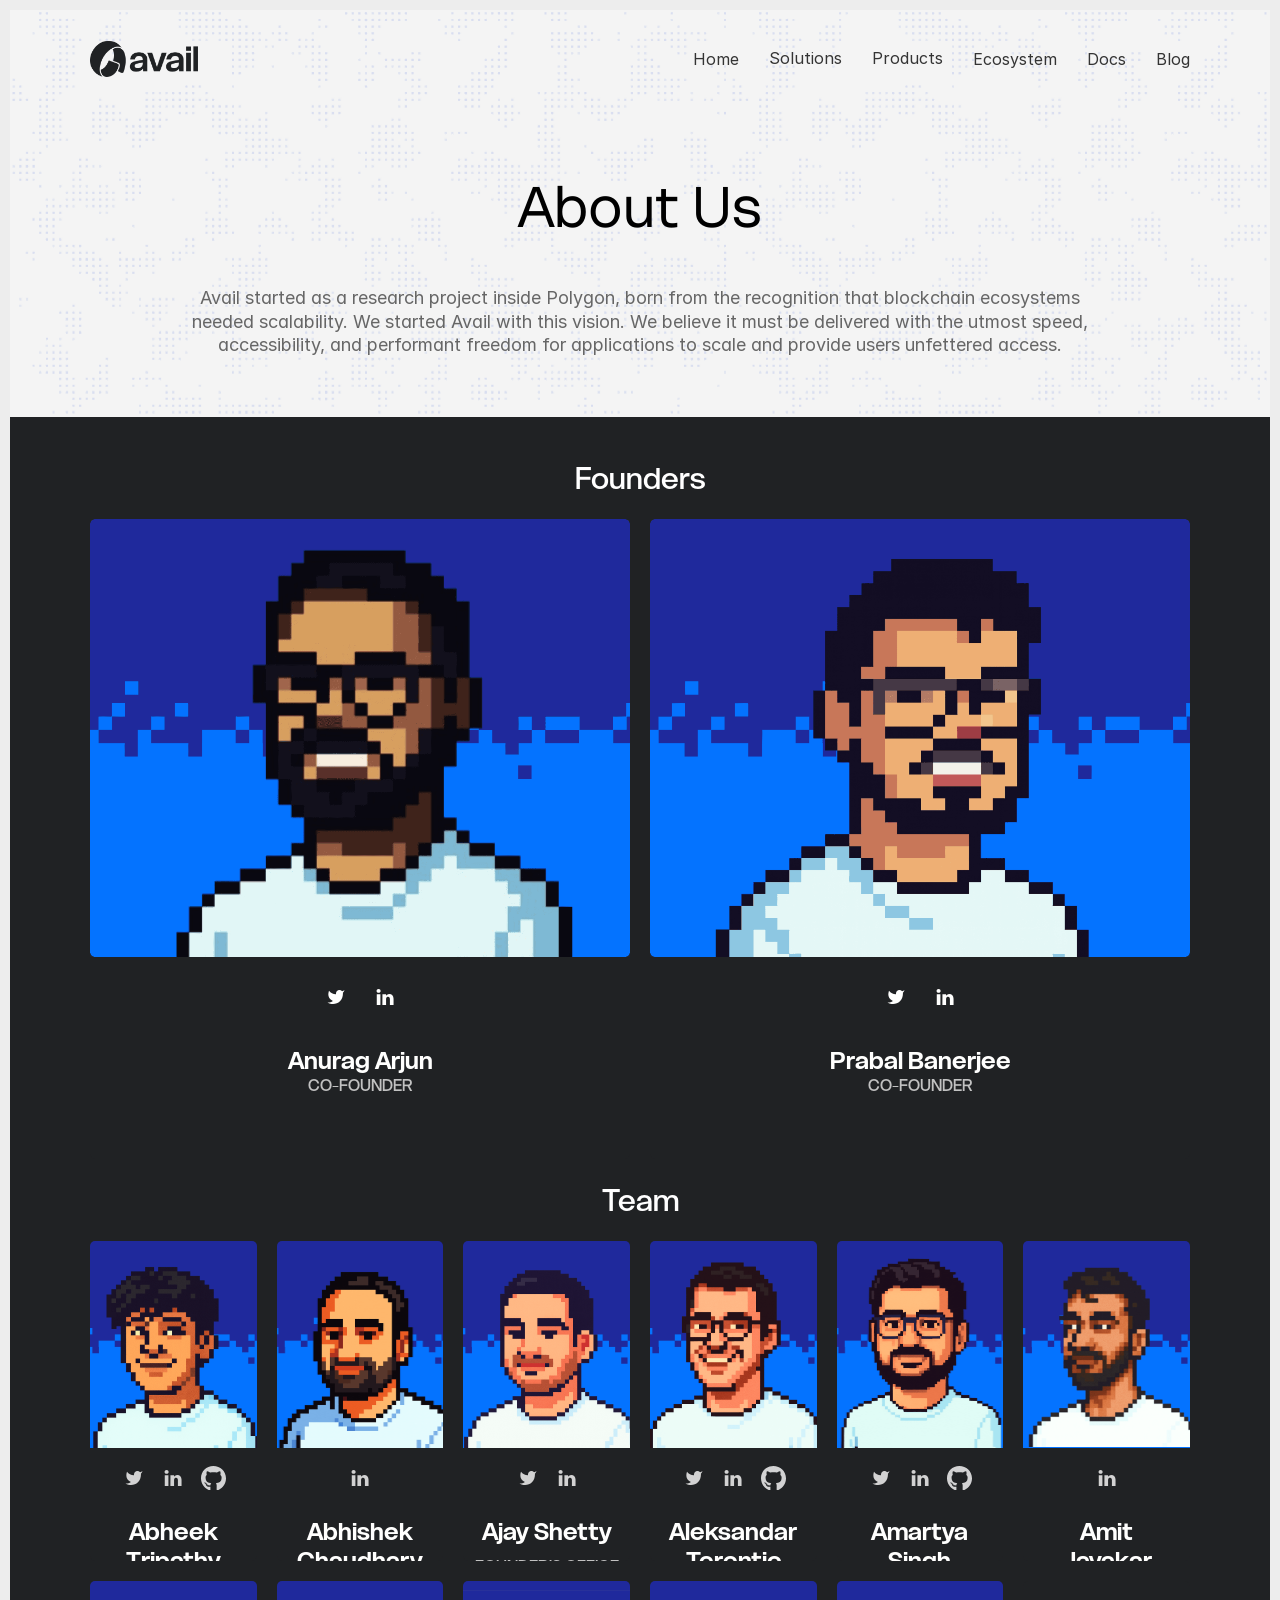
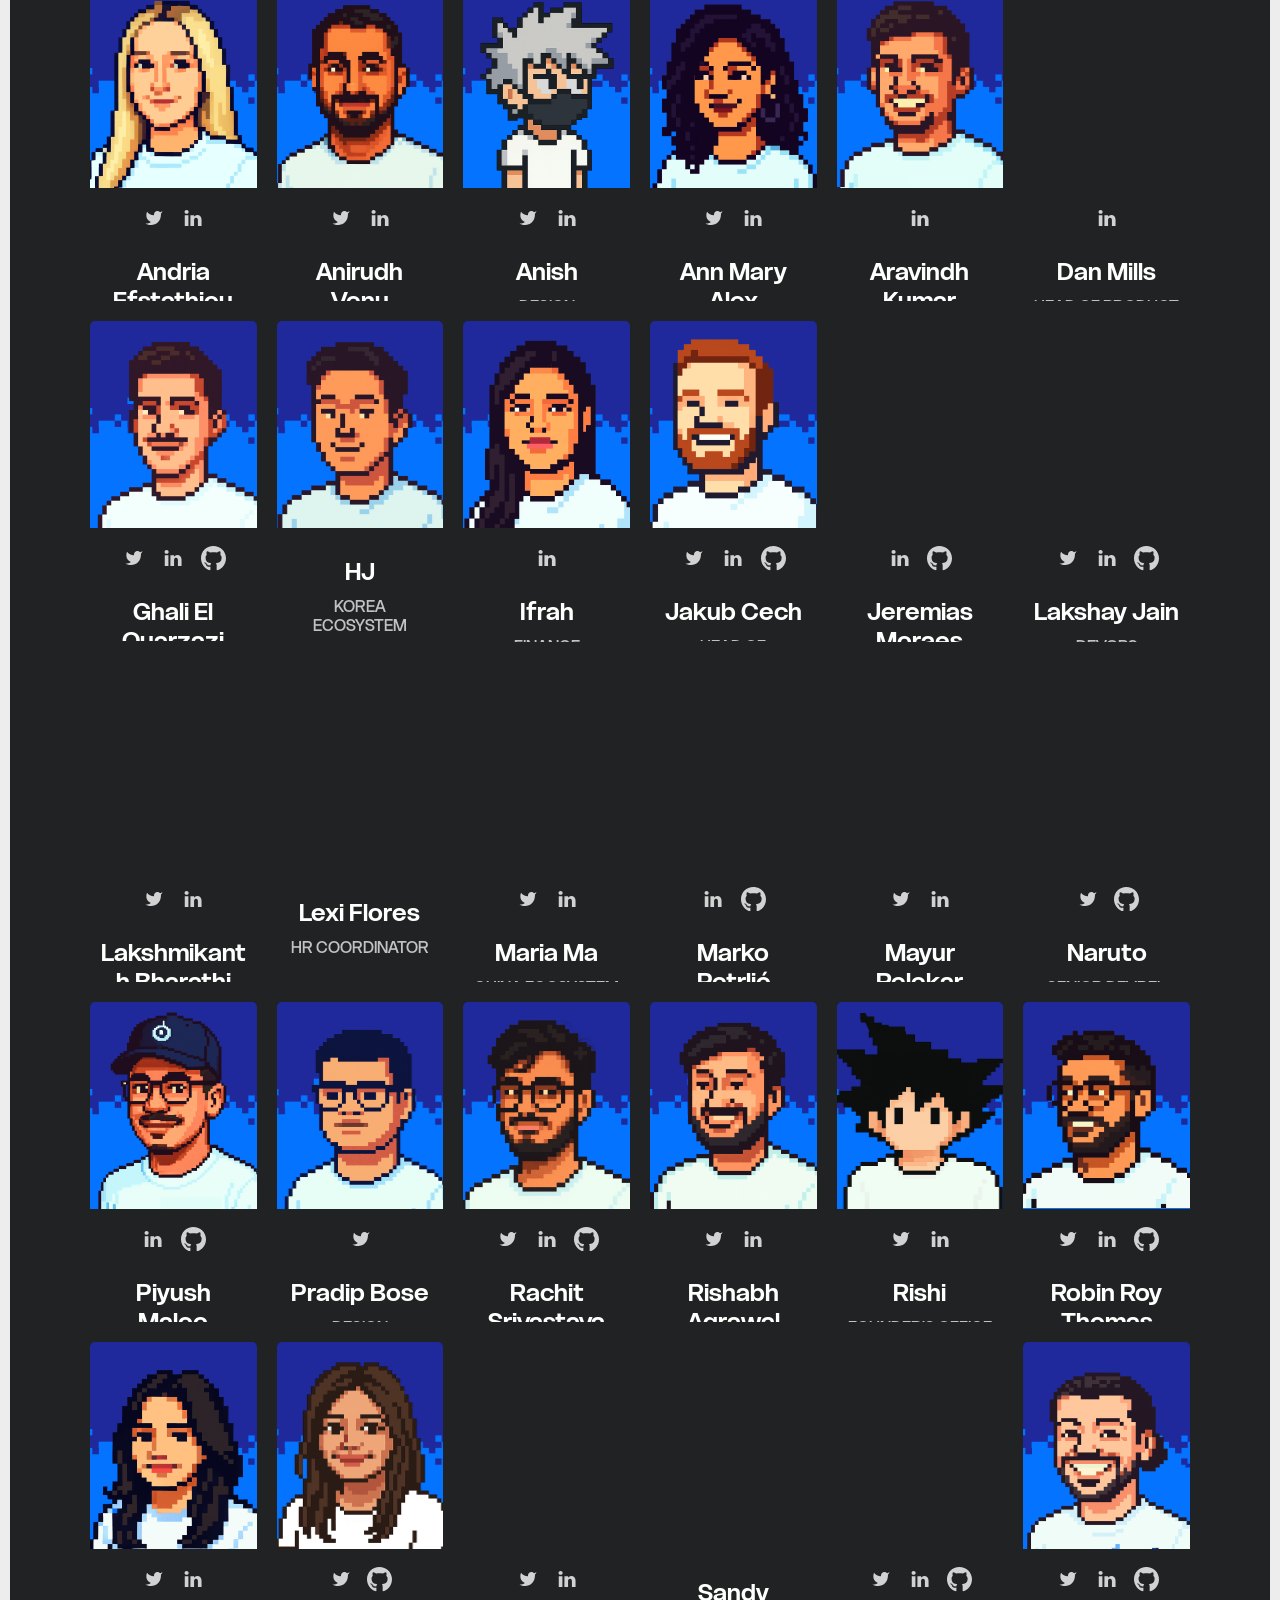
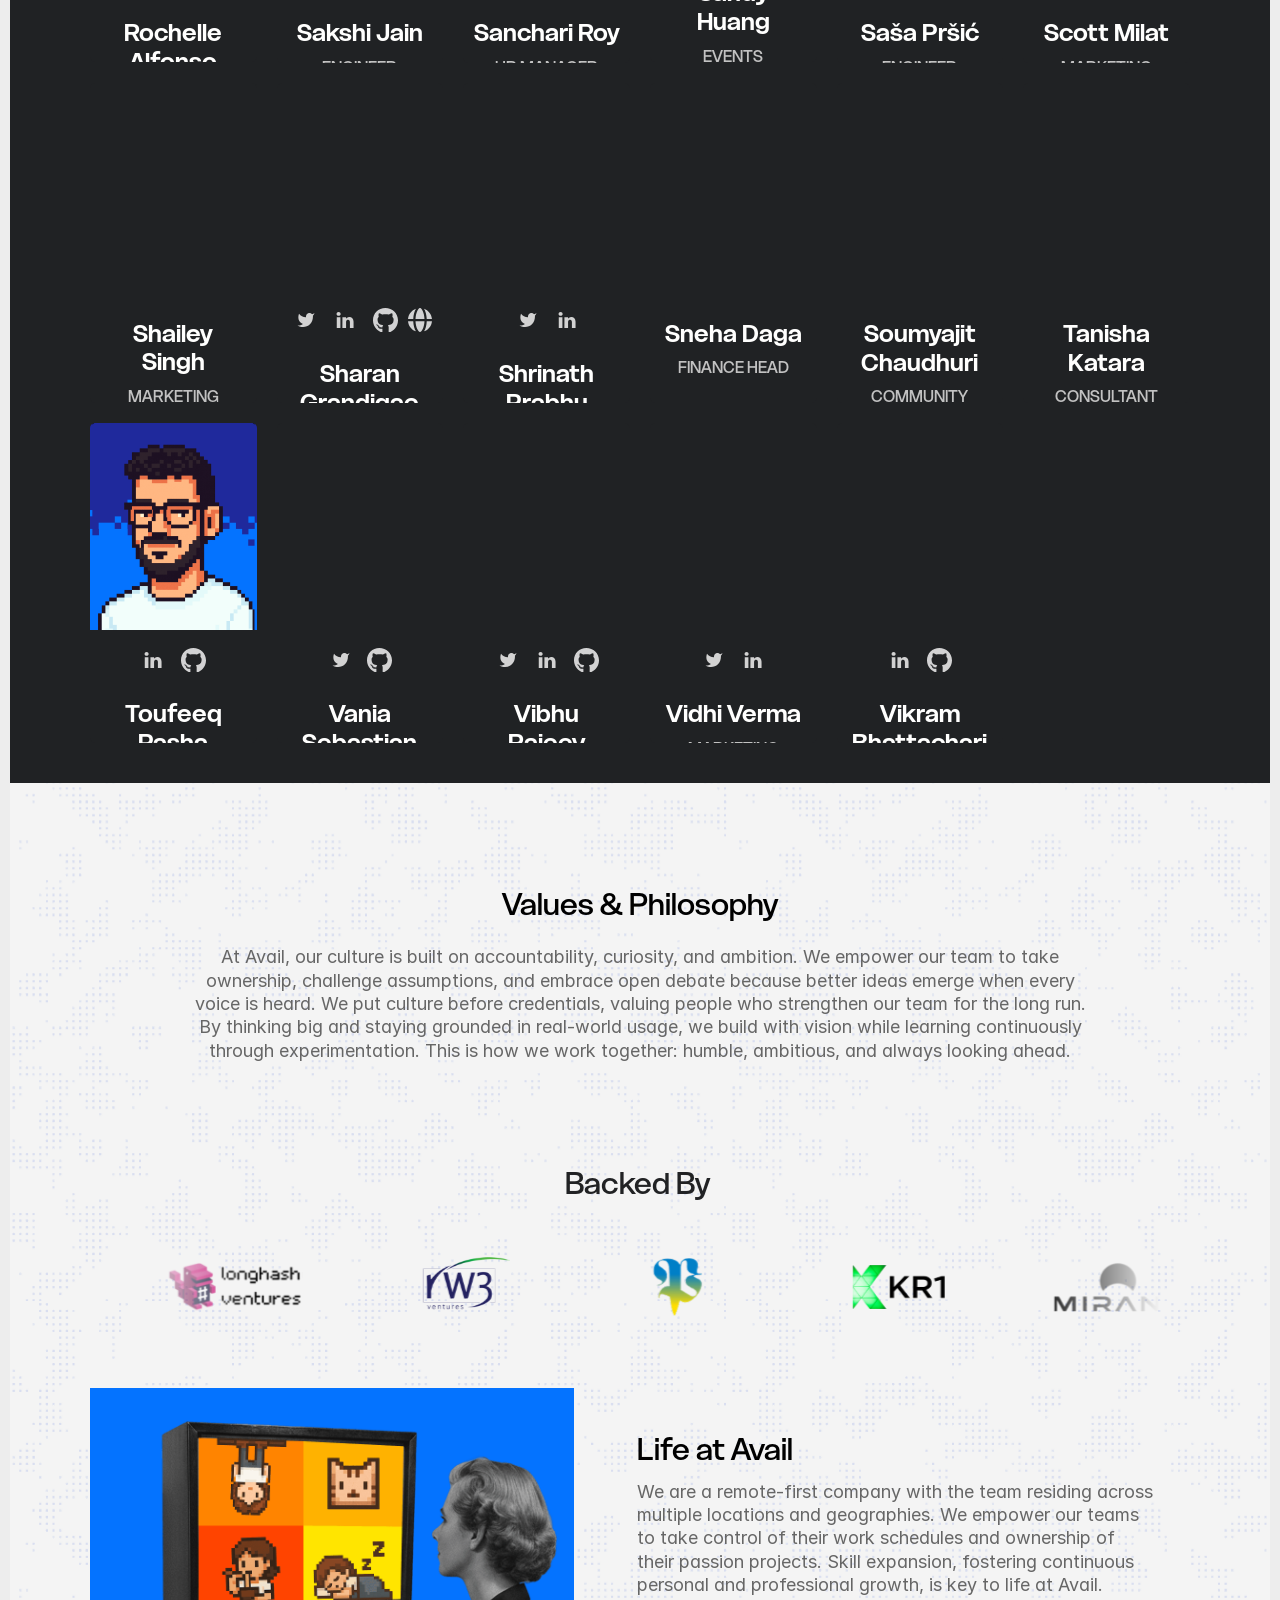
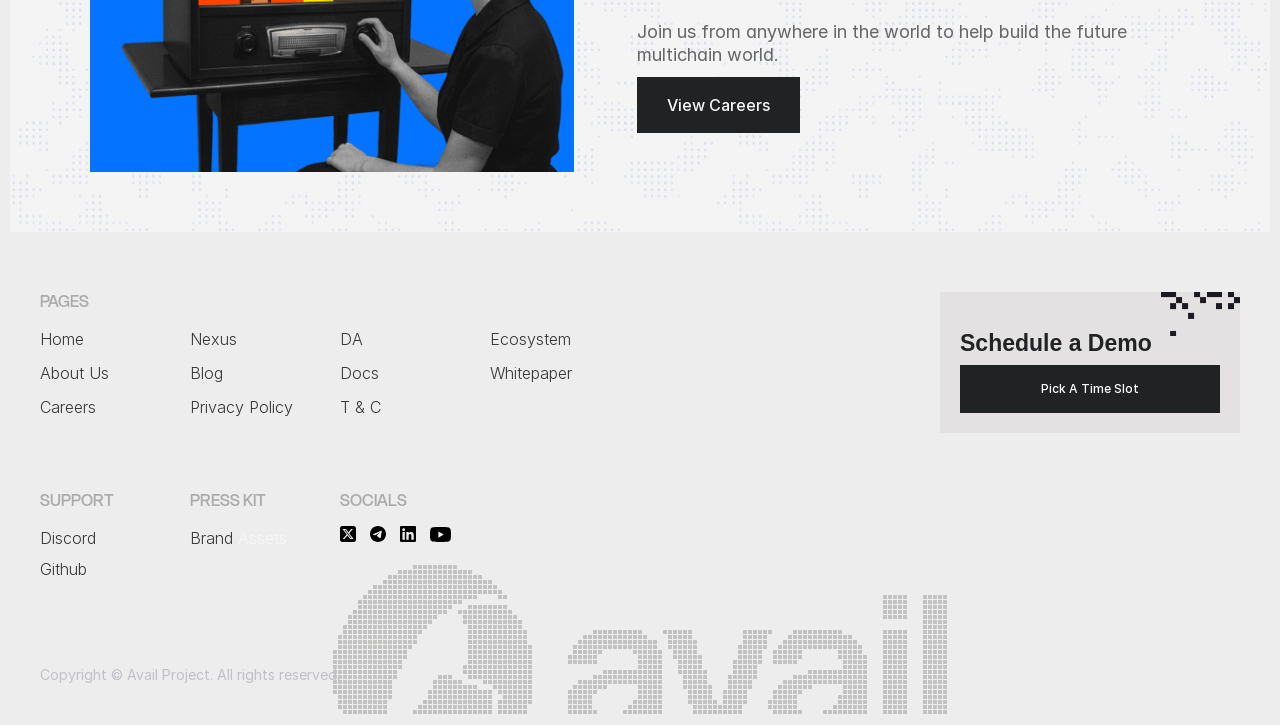
==== aboutus.html @ 50149c0c "First commit" ====
<!doctype html>
<!-- Made in Framer · framer.com ✨ -->
<!-- Published Feb 25, 2026, 3:04 PM UTC -->
<html lang="en" data-redirect-timezone="1">
<head>
	<meta charset="utf-8">
	
	
	<!-- Start of headStart -->
    
    <!-- End of headStart -->
	<meta name="viewport" content="width=device-width">
	<meta name="generator" content="Framer f353506">
	<title>Avail Project | Scale Access to the Onchain Economy</title>
    <meta name="description" content="Avail creates a unified onchain economy by connecting users, apps, and liquidity across chains. Build with Avail and redefine how value moves and scales onchain.">
    <meta name="framer-search-index" content="scripts/searchIndex-hqYLyWiSPZcQ.json">
    <meta name="framer-search-index-fallback" content="scripts/searchIndex-4ZWW8hpKauaw.json">
    <link href="/images/aDyasFKXxTWodQLSeCL1o8MeIoo.png" rel="icon" media="(prefers-color-scheme: light)">
    <link href="/images/0PmKEkJJkAc71gRFamVu1YC7vY.png" rel="icon" media="(prefers-color-scheme: dark)">
    <link rel="apple-touch-icon" href="/images/K9eDPe2arMvl6IBCR4u9Qq6RiM.png">
    <!-- Open Graph / Facebook -->
    <meta property="og:type" content="website">
    <meta property="og:title" content="Avail Project | Scale Access to the Onchain Economy">
    <meta property="og:description" content="Avail creates a unified onchain economy by connecting users, apps, and liquidity across chains. Build with Avail and redefine how value moves and scales onchain.">
    <meta property="og:image" content="images/Fcf9YlD6gzrW8VXAi7tIURE7zww.png">
    <!-- Twitter -->
    <meta name="twitter:card" content="summary_large_image">
    <meta name="twitter:title" content="Avail Project | Scale Access to the Onchain Economy">
    <meta name="twitter:description" content="Avail creates a unified onchain economy by connecting users, apps, and liquidity across chains. Build with Avail and redefine how value moves and scales onchain.">
    <meta name="twitter:image" content="images/Fcf9YlD6gzrW8VXAi7tIURE7zww.png">
	
	<link rel="stylesheet" href="/css/fonts.css">
	
	<meta name="robots" content="max-image-preview:large"><link rel="canonical" href="https://availproject.org/aboutus"><meta property="og:url" content="https://availproject.org/aboutus"><style data-framer-breakpoint-css>@media(min-width: 1440px){.hidden-1xprq4d{display:none!important}}@media(min-width: 1200px) and (max-width: 1439.98px){.hidden-1ck6eht{display:none!important}}@media(min-width: 810px) and (max-width: 1199.98px){.hidden-1mwybke{display:none!important}}@media(max-width: 809.98px){.hidden-k56i1h{display:none!important}}</style><style data-framer-css-ssr-minified data-framer-components="framer-lib-cursors-host framer-6CiG7 PropertyOverrides framer-fbhOj framer-DAsSz framer-lib-combinedCSSRules framer-yGjVs framer-i2Pgx framer-9M9Ho framer-I3rSe">html,body,#main{box-sizing:border-box;margin:0;padding:0}:root{-webkit-font-smoothing:antialiased;-moz-osx-font-smoothing:grayscale}*{box-sizing:border-box;-webkit-font-smoothing:inherit}h1,h2,h3,h4,h5,h6,p,figure{margin:0}body,input,textarea,select,button{font-family:sans-serif;font-size:12px}body{--token-ab3bf087-8957-4b6d-a2bd-cc37327a96d7:#363636;--token-8bc845a9-937a-4bbd-ad58-ebae6a54d231:#fffffe;--token-f48c369c-f011-48be-833e-42d19ef0d798:#efefef;--token-d4e429d7-d4fa-49af-a2aa-890749855c33:#aaa;--token-a0dbf3f7-346c-410e-8259-619229bdc2cb:#f2f5fd;--token-34d58044-5fb0-4480-9bc8-4e91d499d8e6:#fff;--token-fa4dcb27-7179-41c9-bbdc-0fe7fe502e97:#000;--token-6da9d50d-e927-4dcf-93ed-bf3b8039528b:#e8ff9c;--token-7507c765-26fd-430d-85eb-7f9d297aa023:#0473ff;--token-7a099e42-c556-4806-a838-c898c06a32b1:#f1f7ff;--token-1cde18ce-be6a-49b2-943b-08db3107a240:#0473fb;--token-fab8eab1-5380-4fe2-ba5e-942a94539068:#fafaf9;--token-a5c83f0d-25f3-48b6-af78-f79191590801:#ededed;--framer-will-change-override:none}@supports (background:-webkit-named-image(i)) and (not (grid-template-rows:subgrid)){body{--framer-will-change-override:transform}}@supports (background:-webkit-named-image(i)) and (not (position-area:top right)){body{--framer-will-change-filter-override:filter}}[data-framer-component-type=Text] div div span,[data-framer-component-type=Text] a div span,[data-framer-component-type=Text] span span span,[data-framer-component-type=Text] p span span,[data-framer-component-type=Text] h1 span span,[data-framer-component-type=Text] h2 span span,[data-framer-component-type=Text] h3 span span,[data-framer-component-type=Text] h4 span span,[data-framer-component-type=Text] h5 span span,[data-framer-component-type=Text] h6 span span,[data-framer-component-type=Text] a{font-family:var(--font-family);font-style:var(--font-style);font-weight:min(calc(var(--framer-font-weight-increase,0) + var(--font-weight,400)),900);color:var(--text-color);letter-spacing:var(--letter-spacing);font-size:var(--font-size);text-transform:var(--text-transform);--text-decoration:var(--framer-text-decoration-style,solid)var(--framer-text-decoration,none)var(--framer-text-decoration-color,currentcolor)var(--framer-text-decoration-thickness,auto);--text-decoration-skip-ink:var(--framer-text-decoration-skip-ink);--text-underline-offset:var(--framer-text-decoration-offset);line-height:var(--line-height);--font-family:var(--framer-font-family);--font-style:var(--framer-font-style);--font-weight:var(--framer-font-weight);--text-color:var(--framer-text-color);--letter-spacing:var(--framer-letter-spacing);--font-size:var(--framer-font-size);--text-transform:var(--framer-text-transform);--line-height:var(--framer-line-height)}@supports not (color:color(display-p3 1 1 1)){p.framer-text,div.framer-text,h1.framer-text,h2.framer-text,h3.framer-text,h4.framer-text,h5.framer-text,h6.framer-text,li.framer-text,ol.framer-text,ul.framer-text,span.framer-text:not([data-text-fill]){color:var(--framer-blockquote-text-color-rgb,var(--framer-blockquote-text-color,var(--framer-text-color-rgb,var(--framer-text-color,#000))));-webkit-text-stroke-color:var(--framer-text-stroke-color-rgb,var(--framer-text-stroke-color,initial))}mark.framer-text{background-color:var(--framer-blockquote-text-background-color-rgb,var(--framer-blockquote-text-background-color,var(--framer-text-background-color-rgb,var(--framer-text-background-color,initial))))}}@supports not (color:color(display-p3 1 1 1)){code.framer-text,code.framer-text span.framer-text:not([data-text-fill]){color:var(--framer-blockquote-text-color-rgb,var(--framer-blockquote-text-color,var(--framer-code-text-color-rgb,var(--framer-code-text-color,var(--framer-text-color-rgb,var(--framer-text-color,#000))))))}}@supports not (color:color(display-p3 1 1 1)){a.framer-text,span.framer-text[data-nested-link]{color:var(--framer-blockquote-text-color-rgb,var(--framer-blockquote-text-color,var(--framer-link-text-color-rgb,var(--framer-link-text-color,var(--framer-text-color-rgb,var(--framer-text-color,#000))))));background-color:var(--framer-link-text-background-color-rgb,var(--framer-link-text-background-color,initial));-webkit-text-decoration-color:var(--framer-link-text-decoration-color-rgb,var(--framer-link-text-decoration-color,var(--framer-text-decoration-color-rgb,var(--framer-text-decoration-color,currentcolor))));text-decoration-color:var(--framer-link-text-decoration-color-rgb,var(--framer-link-text-decoration-color,var(--framer-text-decoration-color-rgb,var(--framer-text-decoration-color,currentcolor))))}}@supports not (color:color(display-p3 1 1 1)){code.framer-text a.framer-text,code.framer-text a.framer-text span.framer-text:not([data-text-fill]),code.framer-text span.framer-text[data-nested-link],code.framer-text span.framer-text[data-nested-link] span.framer-text:not([data-text-fill]){color:var(--framer-blockquote-text-color-rgb,var(--framer-blockquote-text-color,var(--framer-link-text-color-rgb,var(--framer-link-text-color,var(--framer-code-text-color-rgb,var(--framer-code-text-color,var(--framer-text-color-rgb,var(--framer-text-color,#000))))))))}}@supports not (color:color(display-p3 1 1 1)){a.framer-text:hover,span.framer-text[data-nested-link]:hover{color:var(--framer-link-hover-text-color-rgb,var(--framer-link-hover-text-color,var(--framer-blockquote-text-color-rgb,var(--framer-blockquote-text-color,var(--framer-link-text-color-rgb,var(--framer-link-text-color,var(--framer-text-color-rgb,var(--framer-text-color,#000))))))));background-color:var(--framer-link-hover-text-background-color-rgb,var(--framer-link-hover-text-background-color,var(--framer-link-text-background-color-rgb,var(--framer-link-text-background-color,var(--framer-text-background-color-rgb,var(--framer-text-background-color,initial))))));-webkit-text-decoration-color:var(--framer-link-hover-text-decoration-color-rgb,var(--framer-link-hover-text-decoration-color,var(--framer-link-text-decoration-color-rgb,var(--framer-link-text-decoration-color,var(--framer-text-decoration-color-rgb,var(--framer-text-decoration-color,currentcolor))))));text-decoration-color:var(--framer-link-hover-text-decoration-color-rgb,var(--framer-link-hover-text-decoration-color,var(--framer-link-text-decoration-color-rgb,var(--framer-link-text-decoration-color,var(--framer-text-decoration-color-rgb,var(--framer-text-decoration-color,currentcolor))))))}}@supports not (color:color(display-p3 1 1 1)){code.framer-text a.framer-text:hover,code.framer-text span.framer-text[data-nested-link]:hover{color:var(--framer-link-hover-text-color-rgb,var(--framer-link-hover-text-color,var(--framer-blockquote-text-color-rgb,var(--framer-blockquote-text-color,var(--framer-link-text-color-rgb,var(--framer-link-text-color,var(--framer-code-text-color-rgb,var(--framer-code-text-color,var(--framer-text-color-rgb,var(--framer-text-color,#000))))))))))}}@supports not (color:color(display-p3 1 1 1)){a.framer-text[data-framer-page-link-current],span.framer-text[data-framer-page-link-current]{color:var(--framer-link-current-text-color-rgb,var(--framer-link-current-text-color,var(--framer-link-text-color-rgb,var(--framer-link-text-color,var(--framer-text-color-rgb,var(--framer-text-color,#000))))));background-color:var(--framer-link-current-text-background-color-rgb,var(--framer-link-current-text-background-color,var(--framer-link-text-background-color-rgb,var(--framer-link-text-background-color,var(--framer-text-background-color-rgb,var(--framer-text-background-color,initial))))));-webkit-text-decoration-color:var(--framer-link-current-text-decoration-color-rgb,var(--framer-link-current-text-decoration-color,var(--framer-link-text-decoration-color-rgb,var(--framer-link-text-decoration-color,var(--framer-text-decoration-color-rgb,var(--framer-text-decoration-color,currentcolor))))));text-decoration-color:var(--framer-link-current-text-decoration-color-rgb,var(--framer-link-current-text-decoration-color,var(--framer-link-text-decoration-color-rgb,var(--framer-link-text-decoration-color,var(--framer-text-decoration-color-rgb,var(--framer-text-decoration-color,currentcolor))))))}}@supports not (color:color(display-p3 1 1 1)){code.framer-text a.framer-text[data-framer-page-link-current],code.framer-text a.framer-text[data-framer-page-link-current] span.framer-text:not([data-text-fill]),code.framer-text span.framer-text[data-framer-page-link-current],code.framer-text span.framer-text[data-framer-page-link-current] span.framer-text:not([data-text-fill]){color:var(--framer-link-current-text-color-rgb,var(--framer-link-current-text-color,var(--framer-link-text-color-rgb,var(--framer-link-text-color,var(--framer-code-text-color-rgb,var(--framer-code-text-color,var(--framer-text-color-rgb,var(--framer-text-color,#000))))))));background-color:var(--framer-link-current-text-background-color-rgb,var(--framer-link-current-text-background-color,var(--framer-link-text-background-color-rgb,var(--framer-link-text-background-color,var(--framer-text-background-color-rgb,var(--framer-text-background-color,initial))))))}}@supports not (color:color(display-p3 1 1 1)){a.framer-text[data-framer-page-link-current]:hover,span.framer-text[data-framer-page-link-current]:hover{color:var(--framer-link-hover-text-color-rgb,var(--framer-link-hover-text-color,var(--framer-link-current-text-color-rgb,var(--framer-link-current-text-color,var(--framer-link-text-color-rgb,var(--framer-link-text-color,var(--framer-code-text-color-rgb,var(--framer-code-text-color,var(--framer-text-color-rgb,var(--framer-text-color,#000))))))))));background-color:var(--framer-link-hover-text-background-color-rgb,var(--framer-link-hover-text-background-color,var(--framer-link-current-text-background-color-rgb,var(--framer-link-current-text-background-color,var(--framer-link-text-background-color-rgb,var(--framer-link-text-background-color,initial))))));-webkit-text-decoration-color:var(--framer-link-hover-text-decoration-color-rgb,var(--framer-link-hover-text-decoration-color,var(--framer-link-current-text-decoration-color-rgb,var(--framer-link-current-text-decoration-color,var(--framer-link-text-decoration-color-rgb,var(--framer-link-text-decoration-color,var(--framer-text-decoration-color-rgb,var(--framer-text-decoration-color,currentcolor))))))));text-decoration-color:var(--framer-link-hover-text-decoration-color-rgb,var(--framer-link-hover-text-decoration-color,var(--framer-link-current-text-decoration-color-rgb,var(--framer-link-current-text-decoration-color,var(--framer-link-text-decoration-color-rgb,var(--framer-link-text-decoration-color,var(--framer-text-decoration-color-rgb,var(--framer-text-decoration-color,currentcolor))))))))}}@supports not (color:color(display-p3 1 1 1)){code.framer-text a.framer-text[data-framer-page-link-current]:hover,code.framer-text a.framer-text[data-framer-page-link-current]:hover span.framer-text:not([data-text-fill]),code.framer-text span.framer-text[data-framer-page-link-current]:hover,code.framer-text span.framer-text[data-framer-page-link-current]:hover span.framer-text:not([data-text-fill]){color:var(--framer-link-hover-text-color-rgb,var(--framer-link-hover-text-color,var(--framer-link-current-text-color-rgb,var(--framer-link-current-text-color,var(--framer-link-text-color-rgb,var(--framer-link-text-color,var(--framer-code-text-color-rgb,var(--framer-code-text-color,var(--framer-text-color-rgb,var(--framer-text-color,#000))))))))));background-color:var(--framer-link-hover-text-background-color-rgb,var(--framer-link-hover-text-background-color,var(--framer-link-current-text-background-color-rgb,var(--framer-link-current-text-background-color,var(--framer-link-text-background-color-rgb,var(--framer-link-text-background-color,initial))))))}}@supports not (aspect-ratio:1){.framer-text-module:not([data-width=fit])[style*=aspect-ratio]{position:relative!important}.framer-text-module:not([data-width=fit])[style*=aspect-ratio]:before{content:"";padding-bottom:calc(100%/calc(var(--aspect-ratio)));display:block}.framer-text-module[data-width=fill]>:first-child,.framer-text-module[data-width=fill]>.ssr-variant>:first-child,.framer-text-module:not([data-width=fit])[style*=aspect-ratio]>:first-child,.framer-text-module:not([data-width=fit])[style*=aspect-ratio]>.ssr-variant>:first-child{position:absolute;top:0;left:0;height:100%!important}}@supports not (overflow:clip){:root{--overflow-clip-fallback:hidden}}@supports (background:-webkit-named-image(i)) and (not (contain-intrinsic-size:inherit)){div.framer-text,p.framer-text,h1.framer-text,h2.framer-text,h3.framer-text,h4.framer-text,h5.framer-text,h6.framer-text,ol.framer-text,ul.framer-text,li.framer-text,blockquote.framer-text,.framer-text.framer-image{display:var(--text-truncation-display-inline-for-safari-16,revert)}div.framer-text:after,p.framer-text:after,h1.framer-text:after,h2.framer-text:after,h3.framer-text:after,h4.framer-text:after,h5.framer-text:after,h6.framer-text:after,ol.framer-text:after,ul.framer-text:after,li.framer-text:after,blockquote.framer-text:after,.framer-text.framer-image:after{content:var(--text-truncation-line-break-for-safari-16);white-space:pre}.framer-text.framer-text-module,.framer-text.framer-table-wrapper{display:var(--text-truncation-display-none-for-safari-16,revert)}p.framer-text[data-text-fill]{display:var(--text-truncation-display-inline-for-safari-16,inline-block)}}@supports (corner-shape:superellipse(2)){:root{--one-if-corner-shape-supported:1}}.framer-cursor-none,.framer-cursor-none *{cursor:none!important}.framer-pointer-events-none,.framer-pointer-events-none *{pointer-events:none!important}@supports (aspect-ratio:1){body{--framer-aspect-ratio-supported:auto}}.framer-6CiG7.framer-6jgfay,.framer-6CiG7 .framer-6jgfay{display:block}.framer-6CiG7.framer-1ck6eht{height:min-content;overflow:var(--overflow-clip-fallback,clip);background-color:#ededed;flex-flow:column;place-content:center flex-start;align-items:center;gap:60px;width:1200px;padding:10px;display:flex;position:relative}.framer-6CiG7 .framer-zbjiuq{max-width:1440px;height:min-content;overflow:var(--overflow-clip-fallback,clip);will-change:var(--framer-will-change-filter-override,filter);flex-flow:column;flex:none;place-content:center;align-items:center;gap:60px;width:100%;padding:0;display:flex;position:relative}.framer-6CiG7 .framer-11pr6u1{max-width:1920px;height:min-content;overflow:var(--overflow-clip-fallback,clip);flex-flow:row;flex:none;place-content:center;align-items:center;gap:10px;width:100%;padding:0;display:flex;position:relative}.framer-6CiG7 .framer-abdds0-container{z-index:3;flex:none;width:100%;max-width:1920px;height:auto;position:relative}.framer-6CiG7 .framer-10et9f8{flex-flow:column;flex:none;place-content:center;align-items:center;gap:40px;width:100%;height:min-content;padding:0 60px;display:flex;position:relative;overflow:hidden}.framer-6CiG7 .framer-14nsol0,.framer-6CiG7 .framer-1sh285t,.framer-6CiG7 .framer-1b5bm2l,.framer-6CiG7 .framer-xj8hx4,.framer-6CiG7 .framer-fp1zm,.framer-6CiG7 .framer-16xi771{--framer-link-text-color:#09f;--framer-link-text-decoration:underline;white-space:pre;flex:none;width:auto;height:auto;position:relative}.framer-6CiG7 .framer-1rav38j{--framer-link-text-color:#09f;--framer-link-text-decoration:underline;--framer-text-wrap-override:balance;flex:none;width:auto;height:auto;position:relative}.framer-6CiG7 .framer-8qomv9{background-color:#202224;flex-flow:column;flex:none;place-content:flex-start;align-items:flex-start;gap:20px;width:100%;height:min-content;padding:40px 80px;display:flex;position:relative;overflow:hidden}.framer-6CiG7 .framer-mgrwkz,.framer-6CiG7 .framer-163mq3c{height:min-content;overflow:var(--overflow-clip-fallback,clip);flex-flow:column;flex:none;place-content:center;align-items:center;gap:20px;width:100%;padding:0;display:flex;position:relative}.framer-6CiG7 .framer-1tim3lv{flex:none;grid-template-columns:repeat(2,minmax(50px,1fr));grid-auto-rows:minmax(0,1fr);justify-content:center;gap:20px;width:100%;height:min-content;padding:0;display:grid;position:relative}.framer-6CiG7 .framer-1j7yz69{flex-flow:row;flex:none;place-content:center flex-start;place-self:start;align-items:center;gap:10px;width:100%;height:min-content;padding:0;display:flex;position:relative}.framer-6CiG7 .framer-1qn768d{height:640px;overflow:var(--overflow-clip-fallback,clip);will-change:var(--framer-will-change-override,transform);background-color:#202224;border-radius:5px;flex-flow:column;flex:none;place-content:flex-start;align-items:flex-start;gap:20px;width:100%;padding:0 0 20px;display:flex;position:relative}.framer-6CiG7 .framer-1jvo4ns{aspect-ratio:1.2304;height:var(--framer-aspect-ratio-supported,406px);flex:none;width:100%;position:relative}.framer-6CiG7 .framer-1ux2mt6{height:min-content;overflow:var(--overflow-clip-fallback,clip);flex-flow:row;flex:none;place-content:center;align-items:center;gap:10px;width:100%;padding:0;display:flex;position:relative}.framer-6CiG7 .framer-mc5iy{border-radius:5px;flex-flow:row;flex:none;place-content:center;align-items:center;gap:0;width:40px;height:40px;padding:0;text-decoration:none;display:flex;position:relative;overflow:visible}.framer-6CiG7 .framer-gn0apa,.framer-6CiG7 .framer-1cbplka,.framer-6CiG7 .framer-163svrj,.framer-6CiG7 .framer-o8pmrk{flex:none;width:24px;height:24px;position:relative}.framer-6CiG7 .framer-ioxfct,.framer-6CiG7 .framer-oinizr,.framer-6CiG7 .framer-1375py0{border-radius:4px;flex-flow:row;flex:none;place-content:center;align-items:center;gap:0;width:40px;height:40px;padding:0;text-decoration:none;display:flex;position:relative;overflow:visible}.framer-6CiG7 .framer-qumdy9,.framer-6CiG7 .framer-jncda8{aspect-ratio:1.02479;height:var(--framer-aspect-ratio-supported,24px);flex:none;width:25px;position:relative}.framer-6CiG7 .framer-r62f05,.framer-6CiG7 .framer-ewfyu{aspect-ratio:.998047;height:var(--framer-aspect-ratio-supported,24px);flex:none;width:24px;position:relative}.framer-6CiG7 .framer-1ct9mk8{height:1px;overflow:var(--overflow-clip-fallback,clip);flex-flow:column;flex:1 0 0;place-content:center flex-start;align-items:center;gap:0;width:100%;padding:10px;display:flex;position:relative}.framer-6CiG7 .framer-mybpya,.framer-6CiG7 .framer-1u8293o,.framer-6CiG7 .framer-su67oy,.framer-6CiG7 .framer-kundks{white-space:pre-wrap;word-break:break-word;word-wrap:break-word;flex:none;width:100%;height:auto;position:relative}.framer-6CiG7 .framer-yhz3qd{flex:none;grid-template-columns:repeat(6,minmax(50px,1fr));grid-auto-rows:minmax(0,1fr);justify-content:center;gap:20px;width:100%;height:min-content;padding:0;display:grid;position:relative}.framer-6CiG7 .framer-td7pi1{flex:none;grid-template-rows:repeat(1,minmax(0,1fr));grid-template-columns:repeat(1,minmax(50px,1fr));grid-auto-rows:minmax(0,1fr);justify-content:center;place-self:start;gap:10px;width:100%;height:min-content;padding:0;display:grid;position:relative}.framer-6CiG7 .framer-17ufieu{aspect-ratio:.520313;height:var(--framer-aspect-ratio-supported,397px);overflow:var(--overflow-clip-fallback,clip);will-change:var(--framer-will-change-override,transform);background-color:#202224;border-radius:5px;flex-flow:column;flex:none;place-content:flex-start;place-self:start;align-items:flex-start;gap:10px;width:100%;padding:0 0 20px;display:flex;position:relative}.framer-6CiG7 .framer-1btcsfw{aspect-ratio:.804348;height:var(--framer-aspect-ratio-supported,191px);flex:none;width:100%;position:relative}.framer-6CiG7 .framer-3t8m8j{height:min-content;overflow:var(--overflow-clip-fallback,clip);flex-flow:row;flex:none;place-content:center;align-items:center;gap:0;width:100%;padding:0 10px;display:flex;position:relative}.framer-6CiG7 .framer-1nikal0{opacity:.8;border-radius:5px;flex-flow:row;flex:none;place-content:center;align-items:center;gap:0;width:40px;height:40px;padding:0;text-decoration:none;display:flex;position:relative;overflow:visible}.framer-6CiG7 .framer-gukwfe,.framer-6CiG7 .framer-bkyeez{opacity:.8;border-radius:4px;flex-flow:row;flex:none;place-content:center;align-items:center;gap:0;width:40px;height:40px;padding:0;text-decoration:none;display:flex;position:relative;overflow:visible}.framer-6CiG7 .framer-dgp6ym{aspect-ratio:1;height:var(--framer-aspect-ratio-supported,30px);opacity:.8;border-radius:4px;flex-flow:row;flex:none;place-content:center;align-items:center;gap:0;width:30px;padding:0;text-decoration:none;display:flex;position:relative;overflow:visible}.framer-6CiG7 .framer-1ha1034{height:min-content;overflow:var(--overflow-clip-fallback,clip);flex-flow:column;flex:none;place-content:center flex-start;align-items:center;gap:10px;width:100%;padding:10px;display:flex;position:relative}.framer-6CiG7 .framer-8u7833{flex-flow:column;flex:none;place-content:center;align-items:center;gap:20px;width:100%;height:min-content;padding:40px 80px;display:flex;position:relative;overflow:hidden}.framer-6CiG7 .framer-1l4n4e,.framer-6CiG7 .framer-16pqy5i{--framer-link-text-color:#09f;--framer-link-text-decoration:underline;--framer-text-wrap-override:balance;flex:none;width:100%;height:auto;position:relative}.framer-6CiG7 .framer-1wzo3vk{height:min-content;overflow:var(--overflow-clip-fallback,clip);flex-flow:column;flex:none;place-content:center;align-items:center;gap:40px;width:1200px;padding:0 80px;display:flex;position:relative}.framer-6CiG7 .framer-73xcv5-container{flex:none;width:100%;height:84px;position:relative}.framer-6CiG7 .framer-igmibb,.framer-6CiG7 .framer-h7cvbq,.framer-6CiG7 .framer-hr0pjz,.framer-6CiG7 .framer-1ckubin,.framer-6CiG7 .framer-oy509,.framer-6CiG7 .framer-1dpencl,.framer-6CiG7 .framer-1iz7kph,.framer-6CiG7 .framer-1xxvdxh,.framer-6CiG7 .framer-289ere,.framer-6CiG7 .framer-1kcpd9t,.framer-6CiG7 .framer-cv83c2,.framer-6CiG7 .framer-frepir,.framer-6CiG7 .framer-1d0yyng,.framer-6CiG7 .framer-1hm9vwt,.framer-6CiG7 .framer-13ioehm,.framer-6CiG7 .framer-1pj43wi,.framer-6CiG7 .framer-nwgt6b{width:211px;height:83px;position:relative;overflow:visible}.framer-6CiG7 .framer-1p00pvt,.framer-6CiG7 .framer-5pbcn5,.framer-6CiG7 .framer-x8axe1,.framer-6CiG7 .framer-a18euw,.framer-6CiG7 .framer-rrujel,.framer-6CiG7 .framer-7x1tlp,.framer-6CiG7 .framer-sfqe8s,.framer-6CiG7 .framer-esbr3d,.framer-6CiG7 .framer-13dn28x,.framer-6CiG7 .framer-19l1mjx,.framer-6CiG7 .framer-1q5ko05,.framer-6CiG7 .framer-oyvixb,.framer-6CiG7 .framer-1bic9kl,.framer-6CiG7 .framer-exkhoa,.framer-6CiG7 .framer-149j0ba,.framer-6CiG7 .framer-nzv90a,.framer-6CiG7 .framer-16frm0h{flex:none;height:82px;position:absolute;bottom:0;left:0;right:0}.framer-6CiG7 .framer-s4kbzc{aspect-ratio:2.23771;height:var(--framer-aspect-ratio-supported,61px);flex:none;width:134px;position:absolute;top:50%;left:50%;overflow:visible;transform:translate(-50%,-50%)}.framer-6CiG7 .framer-1l7m0lm{aspect-ratio:1.14876;height:var(--framer-aspect-ratio-supported,81px);flex:none;width:93px;position:absolute;top:-1px;left:55%;overflow:visible;transform:translate(-50%)}.framer-6CiG7 .framer-96623e{aspect-ratio:.855263;height:var(--framer-aspect-ratio-supported,57px);flex:none;width:49px;position:absolute;top:50%;left:50%;overflow:visible;transform:translate(-50%,-50%)}.framer-6CiG7 .framer-1pxh9fu{aspect-ratio:2.09091;height:var(--framer-aspect-ratio-supported,44px);flex:none;width:92px;position:absolute;top:50%;left:50%;overflow:visible;transform:translate(-50%,-50%)}.framer-6CiG7 .framer-aa10rd{aspect-ratio:2.64;height:var(--framer-aspect-ratio-supported,50px);flex:none;width:132px;position:absolute;top:50%;left:50%;overflow:visible;transform:translate(-50%,-50%)}.framer-6CiG7 .framer-11eiz64{aspect-ratio:2.50562;height:var(--framer-aspect-ratio-supported,53px);flex:none;width:133px;position:absolute;top:49%;left:50%;overflow:visible;transform:translate(-50%,-50%)}.framer-6CiG7 .framer-1vt2042{aspect-ratio:3.2973;height:var(--framer-aspect-ratio-supported,41px);flex:none;width:134px;position:absolute;top:50%;left:50%;overflow:visible;transform:translate(-50%,-50%)}.framer-6CiG7 .framer-12iuscx{aspect-ratio:4.5625;height:var(--framer-aspect-ratio-supported,37px);flex:none;width:167px;position:absolute;top:49%;left:50%;overflow:visible;transform:translate(-50%,-50%)}.framer-6CiG7 .framer-d5wuhj{aspect-ratio:3.2625;height:var(--framer-aspect-ratio-supported,48px);flex:none;width:156px;position:absolute;top:50%;left:50%;overflow:visible;transform:translate(-50%,-50%)}.framer-6CiG7 .framer-9v5yk7{aspect-ratio:3.8125;height:var(--framer-aspect-ratio-supported,46px);flex:none;width:173px;position:absolute;top:49%;left:50%;overflow:visible;transform:translate(-50%,-50%)}.framer-6CiG7 .framer-ypqo9k{aspect-ratio:4.16667;height:var(--framer-aspect-ratio-supported,44px);flex:none;width:180px;position:absolute;top:50%;left:50%;overflow:visible;transform:translate(-50%,-50%)}.framer-6CiG7 .framer-16y0pen{aspect-ratio:5.81818;height:var(--framer-aspect-ratio-supported,30px);flex:none;width:171px;position:absolute;top:50%;left:50%;overflow:visible;transform:translate(-50%,-50%)}.framer-6CiG7 .framer-4f0k45{aspect-ratio:4.95714;height:var(--framer-aspect-ratio-supported,34px);flex:none;width:170px;position:absolute;top:49%;left:50%;overflow:visible;transform:translate(-50%,-50%)}.framer-6CiG7 .framer-1g3a8t3{aspect-ratio:10.3333;height:var(--framer-aspect-ratio-supported,19px);flex:none;width:195px;position:absolute;top:49%;left:50%;overflow:visible;transform:translate(-50%,-50%)}.framer-6CiG7 .framer-1ej9ljs{aspect-ratio:3.53846;height:var(--framer-aspect-ratio-supported,41px);flex:none;width:145px;position:absolute;top:49%;left:50%;overflow:visible;transform:translate(-50%,-50%)}.framer-6CiG7 .framer-10uy82j{aspect-ratio:2.46;height:var(--framer-aspect-ratio-supported,55px);flex:none;width:136px;position:absolute;top:49%;left:50%;overflow:visible;transform:translate(-50%,-50%)}.framer-6CiG7 .framer-r43h3k{aspect-ratio:8.51429;height:var(--framer-aspect-ratio-supported,23px);flex:none;width:192px;position:absolute;top:50%;left:50%;overflow:visible;transform:translate(-50%,-50%)}.framer-6CiG7 .framer-hax1vr{flex-flow:row;flex:none;place-content:center;align-items:center;gap:63px;width:100%;height:min-content;padding:0 80px;display:flex;position:relative;overflow:hidden}.framer-6CiG7 .framer-16tehmc{flex-flow:column;flex:none;place-content:center;align-items:center;gap:10px;width:44%;max-width:100%;height:384px;padding:0;display:flex;position:relative;overflow:visible}.framer-6CiG7 .framer-1m8m958{flex-flow:column;flex:1 0 0;place-content:flex-start center;align-items:flex-start;gap:10px;width:1px;height:min-content;padding:0;display:flex;position:relative;overflow:visible}.framer-6CiG7 .framer-hoc4w1{height:min-content;overflow:var(--overflow-clip-fallback,clip);flex-flow:column;flex:none;place-content:flex-start center;align-items:flex-start;gap:10px;width:100%;padding:0;display:flex;position:relative}.framer-6CiG7 .framer-1gw2cc9-container{flex:none;width:auto;height:56px;position:relative}.framer-6CiG7 .framer-1lp5r6v-container{flex:none;width:100%;height:auto;position:relative}.framer-6CiG7 .framer-qwmuy7-container{pointer-events:none;z-index:10;flex:none;width:100%;height:100vh;position:fixed;top:0;left:0}.framer-jH2Cq .framer-styles-preset-3cauci:not(.rich-text-wrapper),.framer-jH2Cq .framer-styles-preset-3cauci.rich-text-wrapper h5{--framer-font-family:"Delight Regular","Delight Regular Placeholder",sans-serif;--framer-font-open-type-features:"blwf" on,"cv09" on,"cv03" on,"cv04" on,"cv11" on;--framer-font-size:56px;--framer-font-style:normal;--framer-font-variation-axes:normal;--framer-font-weight:400;--framer-letter-spacing:.03em;--framer-line-height:1.4em;--framer-paragraph-spacing:40px;--framer-text-alignment:start;--framer-text-color:#000;--framer-text-decoration:none;--framer-text-stroke-color:initial;--framer-text-stroke-width:initial;--framer-text-transform:none}@media (max-width:1199px) and (min-width:810px){.framer-jH2Cq .framer-styles-preset-3cauci:not(.rich-text-wrapper),.framer-jH2Cq .framer-styles-preset-3cauci.rich-text-wrapper h5{--framer-font-family:"Delight Regular","Delight Regular Placeholder",sans-serif;--framer-font-open-type-features:"blwf" on,"cv09" on,"cv03" on,"cv04" on,"cv11" on;--framer-font-size:32px;--framer-font-style:normal;--framer-font-variation-axes:normal;--framer-font-weight:400;--framer-letter-spacing:.03em;--framer-line-height:1.4em;--framer-paragraph-spacing:40px;--framer-text-alignment:start;--framer-text-color:#000;--framer-text-decoration:none;--framer-text-stroke-color:initial;--framer-text-stroke-width:initial;--framer-text-transform:none}}@media (max-width:809px) and (min-width:0){.framer-jH2Cq .framer-styles-preset-3cauci:not(.rich-text-wrapper),.framer-jH2Cq .framer-styles-preset-3cauci.rich-text-wrapper h5{--framer-font-family:"Delight Regular","Delight Regular Placeholder",sans-serif;--framer-font-open-type-features:"blwf" on,"cv09" on,"cv03" on,"cv04" on,"cv11" on;--framer-font-size:24px;--framer-font-style:normal;--framer-font-variation-axes:normal;--framer-font-weight:400;--framer-letter-spacing:.03em;--framer-line-height:1.4em;--framer-paragraph-spacing:40px;--framer-text-alignment:start;--framer-text-color:#000;--framer-text-decoration:none;--framer-text-stroke-color:initial;--framer-text-stroke-width:initial;--framer-text-transform:none}}.framer-kIFs3 .framer-styles-preset-px6r5c:not(.rich-text-wrapper),.framer-kIFs3 .framer-styles-preset-px6r5c.rich-text-wrapper p{--framer-font-family:"Inter","Inter Placeholder",sans-serif;--framer-font-family-bold:"Inter","Inter Placeholder",sans-serif;--framer-font-family-bold-italic:"Inter","Inter Placeholder",sans-serif;--framer-font-family-italic:"Inter","Inter Placeholder",sans-serif;--framer-font-open-type-features:"blwf" on,"cv09" on,"cv03" on,"cv04" on,"cv11" on;--framer-font-size:18px;--framer-font-style:normal;--framer-font-style-bold:normal;--framer-font-style-bold-italic:italic;--framer-font-style-italic:italic;--framer-font-variation-axes:normal;--framer-font-weight:400;--framer-font-weight-bold:700;--framer-font-weight-bold-italic:700;--framer-font-weight-italic:400;--framer-letter-spacing:0em;--framer-line-height:130%;--framer-paragraph-spacing:20px;--framer-text-alignment:start;--framer-text-color:#666;--framer-text-decoration:none;--framer-text-stroke-color:initial;--framer-text-stroke-width:initial;--framer-text-transform:none}@media (max-width:1439px) and (min-width:1200px){.framer-kIFs3 .framer-styles-preset-px6r5c:not(.rich-text-wrapper),.framer-kIFs3 .framer-styles-preset-px6r5c.rich-text-wrapper p{--framer-font-family:"Inter","Inter Placeholder",sans-serif;--framer-font-family-bold:"Inter","Inter Placeholder",sans-serif;--framer-font-family-bold-italic:"Inter","Inter Placeholder",sans-serif;--framer-font-family-italic:"Inter","Inter Placeholder",sans-serif;--framer-font-open-type-features:"blwf" on,"cv09" on,"cv03" on,"cv04" on,"cv11" on;--framer-font-size:18px;--framer-font-style:normal;--framer-font-style-bold:normal;--framer-font-style-bold-italic:italic;--framer-font-style-italic:italic;--framer-font-variation-axes:normal;--framer-font-weight:400;--framer-font-weight-bold:700;--framer-font-weight-bold-italic:700;--framer-font-weight-italic:400;--framer-letter-spacing:0em;--framer-line-height:130%;--framer-paragraph-spacing:20px;--framer-text-alignment:start;--framer-text-color:#666;--framer-text-decoration:none;--framer-text-stroke-color:initial;--framer-text-stroke-width:initial;--framer-text-transform:none}}@media (max-width:1199px) and (min-width:810px){.framer-kIFs3 .framer-styles-preset-px6r5c:not(.rich-text-wrapper),.framer-kIFs3 .framer-styles-preset-px6r5c.rich-text-wrapper p{--framer-font-family:"Inter","Inter Placeholder",sans-serif;--framer-font-family-bold:"Inter","Inter Placeholder",sans-serif;--framer-font-family-bold-italic:"Inter","Inter Placeholder",sans-serif;--framer-font-family-italic:"Inter","Inter Placeholder",sans-serif;--framer-font-open-type-features:"blwf" on,"cv09" on,"cv03" on,"cv04" on,"cv11" on;--framer-font-size:16px;--framer-font-style:normal;--framer-font-style-bold:normal;--framer-font-style-bold-italic:italic;--framer-font-style-italic:italic;--framer-font-variation-axes:normal;--framer-font-weight:400;--framer-font-weight-bold:700;--framer-font-weight-bold-italic:700;--framer-font-weight-italic:400;--framer-letter-spacing:0em;--framer-line-height:130%;--framer-paragraph-spacing:20px;--framer-text-alignment:start;--framer-text-color:#666;--framer-text-decoration:none;--framer-text-stroke-color:initial;--framer-text-stroke-width:initial;--framer-text-transform:none}}@media (max-width:809px) and (min-width:0){.framer-kIFs3 .framer-styles-preset-px6r5c:not(.rich-text-wrapper),.framer-kIFs3 .framer-styles-preset-px6r5c.rich-text-wrapper p{--framer-font-family:"Inter","Inter Placeholder",sans-serif;--framer-font-family-bold:"Inter","Inter Placeholder",sans-serif;--framer-font-family-bold-italic:"Inter","Inter Placeholder",sans-serif;--framer-font-family-italic:"Inter","Inter Placeholder",sans-serif;--framer-font-open-type-features:"blwf" on,"cv09" on,"cv03" on,"cv04" on,"cv11" on;--framer-font-size:14px;--framer-font-style:normal;--framer-font-style-bold:normal;--framer-font-style-bold-italic:italic;--framer-font-style-italic:italic;--framer-font-variation-axes:normal;--framer-font-weight:400;--framer-font-weight-bold:700;--framer-font-weight-bold-italic:700;--framer-font-weight-italic:400;--framer-letter-spacing:0em;--framer-line-height:130%;--framer-paragraph-spacing:20px;--framer-text-alignment:start;--framer-text-color:#666;--framer-text-decoration:none;--framer-text-stroke-color:initial;--framer-text-stroke-width:initial;--framer-text-transform:none}}.framer-mzBa4 .framer-styles-preset-1nx4aby:not(.rich-text-wrapper),.framer-mzBa4 .framer-styles-preset-1nx4aby.rich-text-wrapper h3{--framer-font-family:"Delight Medium","Delight Medium Placeholder",sans-serif;--framer-font-open-type-features:"blwf" on,"cv09" on,"cv03" on,"cv04" on,"cv11" on;--framer-font-size:36px;--framer-font-style:normal;--framer-font-variation-axes:normal;--framer-font-weight:500;--framer-letter-spacing:0em;--framer-line-height:1.4em;--framer-paragraph-spacing:40px;--framer-text-alignment:center;--framer-text-color:#000;--framer-text-decoration:none;--framer-text-stroke-color:initial;--framer-text-stroke-width:initial;--framer-text-transform:none}@media (max-width:1439px) and (min-width:1200px){.framer-mzBa4 .framer-styles-preset-1nx4aby:not(.rich-text-wrapper),.framer-mzBa4 .framer-styles-preset-1nx4aby.rich-text-wrapper h3{--framer-font-family:"Delight Medium","Delight Medium Placeholder",sans-serif;--framer-font-open-type-features:"blwf" on,"cv09" on,"cv03" on,"cv04" on,"cv11" on;--framer-font-size:30px;--framer-font-style:normal;--framer-font-variation-axes:normal;--framer-font-weight:500;--framer-letter-spacing:0em;--framer-line-height:1.4em;--framer-paragraph-spacing:40px;--framer-text-alignment:center;--framer-text-color:#000;--framer-text-decoration:none;--framer-text-stroke-color:initial;--framer-text-stroke-width:initial;--framer-text-transform:none}}@media (max-width:1199px) and (min-width:810px){.framer-mzBa4 .framer-styles-preset-1nx4aby:not(.rich-text-wrapper),.framer-mzBa4 .framer-styles-preset-1nx4aby.rich-text-wrapper h3{--framer-font-family:"Delight Medium","Delight Medium Placeholder",sans-serif;--framer-font-open-type-features:"blwf" on,"cv09" on,"cv03" on,"cv04" on,"cv11" on;--framer-font-size:24px;--framer-font-style:normal;--framer-font-variation-axes:normal;--framer-font-weight:500;--framer-letter-spacing:0em;--framer-line-height:1.4em;--framer-paragraph-spacing:40px;--framer-text-alignment:center;--framer-text-color:#000;--framer-text-decoration:none;--framer-text-stroke-color:initial;--framer-text-stroke-width:initial;--framer-text-transform:none}}@media (max-width:809px) and (min-width:0){.framer-mzBa4 .framer-styles-preset-1nx4aby:not(.rich-text-wrapper),.framer-mzBa4 .framer-styles-preset-1nx4aby.rich-text-wrapper h3{--framer-font-family:"Delight Medium","Delight Medium Placeholder",sans-serif;--framer-font-open-type-features:"blwf" on,"cv09" on,"cv03" on,"cv04" on,"cv11" on;--framer-font-size:24px;--framer-font-style:normal;--framer-font-variation-axes:normal;--framer-font-weight:500;--framer-letter-spacing:0em;--framer-line-height:1.4em;--framer-paragraph-spacing:40px;--framer-text-alignment:center;--framer-text-color:#000;--framer-text-decoration:none;--framer-text-stroke-color:initial;--framer-text-stroke-width:initial;--framer-text-transform:none}}.framer-qaHoQ .framer-styles-preset-1jzl62o:not(.rich-text-wrapper),.framer-qaHoQ .framer-styles-preset-1jzl62o.rich-text-wrapper h6{--framer-font-family:"Delight Semi Bold","Delight Semi Bold Placeholder",sans-serif;--framer-font-open-type-features:"blwf" on,"cv09" on,"cv03" on,"cv04" on,"cv11" on;--framer-font-size:24px;--framer-font-style:normal;--framer-font-variation-axes:normal;--framer-font-weight:400;--framer-letter-spacing:0em;--framer-line-height:1.2em;--framer-paragraph-spacing:40px;--framer-text-alignment:start;--framer-text-color:#000;--framer-text-decoration:none;--framer-text-stroke-color:initial;--framer-text-stroke-width:initial;--framer-text-transform:none}@media (max-width:1199px) and (min-width:810px){.framer-qaHoQ .framer-styles-preset-1jzl62o:not(.rich-text-wrapper),.framer-qaHoQ .framer-styles-preset-1jzl62o.rich-text-wrapper h6{--framer-font-family:"Delight Semi Bold","Delight Semi Bold Placeholder",sans-serif;--framer-font-open-type-features:"blwf" on,"cv09" on,"cv03" on,"cv04" on,"cv11" on;--framer-font-size:15px;--framer-font-style:normal;--framer-font-variation-axes:normal;--framer-font-weight:400;--framer-letter-spacing:0em;--framer-line-height:1.2em;--framer-paragraph-spacing:40px;--framer-text-alignment:start;--framer-text-color:#000;--framer-text-decoration:none;--framer-text-stroke-color:initial;--framer-text-stroke-width:initial;--framer-text-transform:none}}@media (max-width:809px) and (min-width:0){.framer-qaHoQ .framer-styles-preset-1jzl62o:not(.rich-text-wrapper),.framer-qaHoQ .framer-styles-preset-1jzl62o.rich-text-wrapper h6{--framer-font-family:"Delight Semi Bold","Delight Semi Bold Placeholder",sans-serif;--framer-font-open-type-features:"blwf" on,"cv09" on,"cv03" on,"cv04" on,"cv11" on;--framer-font-size:16px;--framer-font-style:normal;--framer-font-variation-axes:normal;--framer-font-weight:400;--framer-letter-spacing:0em;--framer-line-height:1.2em;--framer-paragraph-spacing:40px;--framer-text-alignment:start;--framer-text-color:#000;--framer-text-decoration:none;--framer-text-stroke-color:initial;--framer-text-stroke-width:initial;--framer-text-transform:none}}@media (max-width:1199px) and (min-width:810px){.framer-d4g1P .framer-styles-preset-13ur2bf:not(.rich-text-wrapper),.framer-d4g1P .framer-styles-preset-13ur2bf.rich-text-wrapper h6{--framer-font-family:"Delight Medium","Delight Medium Placeholder",sans-serif;--framer-font-family-bold:"Delight Medium","Delight Medium Placeholder",sans-serif;--framer-font-open-type-features:"blwf" on,"cv09" on,"cv03" on,"cv04" on,"cv11" on;--framer-font-size:12px;--framer-font-style:normal;--framer-font-style-bold:normal;--framer-font-variation-axes:normal;--framer-font-weight:500;--framer-font-weight-bold:500;--framer-letter-spacing:0em;--framer-line-height:1.2em;--framer-paragraph-spacing:40px;--framer-text-alignment:start;--framer-text-color:var(--token-d4e429d7-d4fa-49af-a2aa-890749855c33,#aaa);--framer-text-decoration:none;--framer-text-stroke-color:initial;--framer-text-stroke-width:initial;--framer-text-transform:uppercase}}@media (max-width:809px) and (min-width:0){.framer-d4g1P .framer-styles-preset-13ur2bf:not(.rich-text-wrapper),.framer-d4g1P .framer-styles-preset-13ur2bf.rich-text-wrapper h6{--framer-font-family:"Delight Medium","Delight Medium Placeholder",sans-serif;--framer-font-family-bold:"Delight Medium","Delight Medium Placeholder",sans-serif;--framer-font-open-type-features:"blwf" on,"cv09" on,"cv03" on,"cv04" on,"cv11" on;--framer-font-size:12px;--framer-font-style:normal;--framer-font-style-bold:normal;--framer-font-variation-axes:normal;--framer-font-weight:500;--framer-font-weight-bold:500;--framer-letter-spacing:0em;--framer-line-height:1.2em;--framer-paragraph-spacing:40px;--framer-text-alignment:start;--framer-text-color:var(--token-d4e429d7-d4fa-49af-a2aa-890749855c33,#aaa);--framer-text-decoration:none;--framer-text-stroke-color:initial;--framer-text-stroke-width:initial;--framer-text-transform:uppercase}}@media (min-width:810px) and (max-width:1199.98px){.framer-6CiG7.framer-1ck6eht{width:810px}.framer-6CiG7 .framer-1qn768d{height:430px}.framer-6CiG7 .framer-1jvo4ns{height:var(--framer-aspect-ratio-supported,248px)}.framer-6CiG7 .framer-yhz3qd{grid-template-columns:repeat(5,minmax(50px,1fr))}.framer-6CiG7 .framer-17ufieu{aspect-ratio:unset;height:430px}.framer-6CiG7 .framer-1btcsfw{height:var(--framer-aspect-ratio-supported,137px)}.framer-6CiG7 .framer-8u7833,.framer-6CiG7 .framer-hax1vr{align-content:flex-start;align-items:flex-start}.framer-6CiG7 .framer-16tehmc{width:44%;height:282px}}@media (max-width:809.98px){.framer-6CiG7.framer-1ck6eht{width:390px;padding:10px 0}.framer-6CiG7 .framer-11pr6u1,.framer-6CiG7 .framer-1wzo3vk{padding:0 20px}.framer-6CiG7 .framer-10et9f8{padding:20px 20px 40px}.framer-6CiG7 .framer-8qomv9{padding:40px}.framer-6CiG7 .framer-1qn768d{height:300px}.framer-6CiG7 .framer-1jvo4ns{height:var(--framer-aspect-ratio-supported,163px)}.framer-6CiG7 .framer-1ux2mt6{padding:0 10px}.framer-6CiG7 .framer-mc5iy,.framer-6CiG7 .framer-ioxfct,.framer-6CiG7 .framer-oinizr,.framer-6CiG7 .framer-1375py0{aspect-ratio:1;height:var(--framer-aspect-ratio-supported,30px);width:30px}.framer-6CiG7 .framer-yhz3qd{grid-template-columns:repeat(2,minmax(50px,1fr))}.framer-6CiG7 .framer-17ufieu{aspect-ratio:unset;height:370px}.framer-6CiG7 .framer-1btcsfw{height:var(--framer-aspect-ratio-supported,249px)}.framer-6CiG7 .framer-1nikal0,.framer-6CiG7 .framer-gukwfe,.framer-6CiG7 .framer-bkyeez{aspect-ratio:1;height:var(--framer-aspect-ratio-supported,40px);width:30px}.framer-6CiG7 .framer-8u7833{padding:20px}.framer-6CiG7 .framer-hax1vr{flex-direction:column;padding:20px}.framer-6CiG7 .framer-16tehmc{padding:unset;width:100%;display:block}.framer-6CiG7 .framer-1m8m958{flex:none;width:100%}}@media (min-width:1440px){.framer-6CiG7.framer-1ck6eht{width:1440px}.framer-6CiG7 .framer-1qn768d{height:691px}.framer-6CiG7 .framer-1jvo4ns{aspect-ratio:unset;height:512px}.framer-6CiG7 .framer-17ufieu{height:var(--framer-aspect-ratio-supported,384px)}.framer-6CiG7 .framer-1btcsfw{height:var(--framer-aspect-ratio-supported,249px)}.framer-6CiG7 .framer-1wzo3vk{gap:10px;width:100%}.framer-6CiG7 .framer-16tehmc{width:44%;height:503px}}.ssr-variant{display:contents}@supports (aspect-ratio:1){body{--framer-aspect-ratio-supported:auto}}.framer-fbhOj.framer-1x2au1c,.framer-fbhOj .framer-1x2au1c{display:block}.framer-fbhOj.framer-18q6xk6{flex-flow:row;place-content:center space-between;align-items:center;width:1200px;height:min-content;padding:30px 80px;display:flex;position:relative;overflow:visible}.framer-fbhOj .framer-13jutpo{flex-flow:row;flex:none;place-content:center flex-start;align-items:center;gap:20px;width:min-content;height:min-content;padding:0;display:flex;position:relative;overflow:visible}.framer-fbhOj .framer-1wcsgmg{flex-flow:row;flex:none;place-content:center;align-items:center;gap:20px;width:min-content;height:min-content;padding:0;display:flex;position:relative;overflow:visible}.framer-fbhOj .framer-10eltet{aspect-ratio:2.84444;height:var(--framer-aspect-ratio-supported,38px);flex:none;width:108px;text-decoration:none;position:relative}.framer-fbhOj .framer-1b0kgew{flex:none;width:40px;height:40px;position:relative;overflow:hidden}.framer-fbhOj .framer-vnt7ae{will-change:var(--framer-will-change-override,transform);flex:none;width:20px;height:2px;position:absolute;top:calc(62.5% - 1px);left:calc(50% - 10px);overflow:hidden}.framer-fbhOj .framer-1uihp9u{will-change:var(--framer-will-change-override,transform);flex:none;width:20px;height:2px;position:absolute;top:calc(37.5% - 1px);left:calc(50% - 10px);overflow:hidden}.framer-fbhOj .framer-1i5rlaz{flex-flow:row;flex:none;place-content:center;align-items:center;gap:0;width:min-content;height:min-content;padding:0;display:flex;position:relative;overflow:visible}.framer-fbhOj .framer-1c0cax4{cursor:pointer;flex-flow:row;flex:none;place-content:center flex-end;align-items:center;gap:30px;width:min-content;height:min-content;padding:0;display:flex;position:relative;overflow:visible}.framer-fbhOj .framer-3zui6c-container,.framer-fbhOj .framer-1ptqhhs-container,.framer-fbhOj .framer-153pugl-container,.framer-fbhOj .framer-1bo1dkg-container,.framer-fbhOj .framer-1ocmydb-container,.framer-fbhOj .framer-ur6qhf-container,.framer-fbhOj .framer-1ksh4rc-container,.framer-fbhOj .framer-15pl2qb-container,.framer-fbhOj .framer-1cxtjf8-container,.framer-fbhOj .framer-4lj5vg-container{flex:none;width:auto;height:auto;position:relative}.framer-fbhOj .framer-1wfc0jc,.framer-fbhOj .framer-1pj663z,.framer-fbhOj .framer-4wq7ef,.framer-fbhOj .framer-1jatq4,.framer-fbhOj .framer-n0pxoz,.framer-fbhOj .framer-1x588f6,.framer-fbhOj .framer-zgypno,.framer-fbhOj .framer-dt9i8v,.framer-fbhOj .framer-1vyf2pi,.framer-fbhOj .framer-1ku8tob,.framer-fbhOj .framer-46qbf3,.framer-fbhOj .framer-17kdf56,.framer-fbhOj .framer-1gf85hq,.framer-fbhOj .framer-1a8yf6h,.framer-fbhOj .framer-1xc1gce,.framer-fbhOj .framer-1iomjaf,.framer-fbhOj .framer-113qtw1,.framer-fbhOj .framer-hv34va,.framer-fbhOj .framer-1rhexxz,.framer-fbhOj .framer-ddy6a2,.framer-fbhOj .framer-f603o8{white-space:pre;flex:none;width:auto;height:auto;position:relative}.framer-fbhOj .framer-1l6qsot,.framer-fbhOj .framer-11xi8c,.framer-fbhOj .framer-1dtx76p,.framer-fbhOj .framer-3qr9o7{height:min-content;overflow:var(--overflow-clip-fallback,clip);will-change:var(--framer-will-change-override,transform);flex-flow:column;place-content:center;align-items:center;gap:10px;width:min-content;padding:0;display:flex;position:relative}.framer-fbhOj .framer-1qvpbhg,.framer-fbhOj .framer-1l8tge5,.framer-fbhOj .framer-ekc8qa,.framer-fbhOj .framer-l3w4sx{flex-flow:column;flex:none;place-content:flex-start center;align-items:flex-start;gap:20px;width:min-content;height:min-content;padding:20px 10px;display:flex;position:relative;overflow:visible}.framer-fbhOj .framer-1227r45{cursor:pointer;z-index:2;flex-flow:column;flex:1 0 0;place-content:flex-start;align-items:flex-start;gap:20px;width:1px;height:min-content;padding:20px 20px 30px;display:flex;position:relative;overflow:auto}.framer-fbhOj.framer-v-11u3v7r.framer-18q6xk6{flex-direction:column;justify-content:center;gap:0;width:768px;padding:20px;overflow:hidden}.framer-fbhOj.framer-v-11u3v7r .framer-13jutpo,.framer-fbhOj.framer-v-1fi62lq .framer-13jutpo{gap:unset;z-index:2;order:0;justify-content:space-between;width:100%}.framer-fbhOj.framer-v-11u3v7r .framer-1wcsgmg,.framer-fbhOj.framer-v-1pwx02p .framer-1wcsgmg,.framer-fbhOj.framer-v-1fi62lq .framer-1wcsgmg,.framer-fbhOj.framer-v-33lpx7 .framer-1wcsgmg{order:0}.framer-fbhOj.framer-v-11u3v7r .framer-1b0kgew,.framer-fbhOj.framer-v-1pwx02p .framer-1b0kgew,.framer-fbhOj.framer-v-1fi62lq .framer-1b0kgew,.framer-fbhOj.framer-v-33lpx7 .framer-1b0kgew{cursor:pointer;order:1;width:44px;height:44px}.framer-fbhOj.framer-v-1pwx02p.framer-18q6xk6{overscroll-behavior:contain;flex-direction:column;width:768px;padding:0;overflow:auto}.framer-fbhOj.framer-v-1pwx02p .framer-13jutpo{gap:unset;z-index:2;order:0;justify-content:space-between;width:100%;padding:20px}.framer-fbhOj.framer-v-1pwx02p .framer-vnt7ae,.framer-fbhOj.framer-v-1pwx02p .framer-1uihp9u,.framer-fbhOj.framer-v-33lpx7 .framer-vnt7ae,.framer-fbhOj.framer-v-33lpx7 .framer-1uihp9u{top:calc(50% - 1px)}.framer-fbhOj.framer-v-1pwx02p .framer-1i5rlaz{height:calc(var(--framer-viewport-height,100vh)*1);order:1;align-content:flex-start;align-items:flex-start;width:100%;padding:0 0 100px}.framer-fbhOj.framer-v-1pwx02p .framer-1c0cax4{z-index:2;flex-direction:column;flex:1 0 0;place-content:flex-start;align-items:flex-start;gap:20px;width:1px;height:100%;padding:20px 20px 30px;overflow:auto}.framer-fbhOj.framer-v-1pwx02p .framer-1wfc0jc,.framer-fbhOj.framer-v-33lpx7 .framer-17kdf56{order:7}.framer-fbhOj.framer-v-1pwx02p .framer-zgypno,.framer-fbhOj.framer-v-33lpx7 .framer-hv34va{order:8}.framer-fbhOj.framer-v-1pwx02p .framer-153pugl-container,.framer-fbhOj.framer-v-33lpx7 .framer-1ksh4rc-container{order:11}.framer-fbhOj.framer-v-1pwx02p .framer-1bo1dkg-container,.framer-fbhOj.framer-v-33lpx7 .framer-15pl2qb-container{order:10}.framer-fbhOj.framer-v-1pwx02p .framer-1ocmydb-container,.framer-fbhOj.framer-v-33lpx7 .framer-1cxtjf8-container{order:9}.framer-fbhOj.framer-v-1pwx02p .framer-ur6qhf-container,.framer-fbhOj.framer-v-33lpx7 .framer-4lj5vg-container{order:6}.framer-fbhOj.framer-v-1fi62lq.framer-18q6xk6{flex-direction:column;justify-content:center;gap:0;width:390px;padding:10px;overflow:hidden}.framer-fbhOj.framer-v-1fi62lq .framer-10eltet{aspect-ratio:2.46667;width:88px}.framer-fbhOj.framer-v-33lpx7.framer-18q6xk6{overscroll-behavior:contain;flex-direction:column;width:390px;padding:0;overflow:auto}.framer-fbhOj.framer-v-33lpx7 .framer-13jutpo{gap:unset;z-index:2;order:0;justify-content:space-between;width:100%;padding:10px}.framer-fbhOj.framer-v-33lpx7 .framer-10eltet{aspect-ratio:2.83871;height:var(--framer-aspect-ratio-supported,31px);width:88px}.framer-fbhOj.framer-v-33lpx7 .framer-1227r45{flex:none;order:1;width:100%}@media (max-width:1199px) and (min-width:810px){.framer-d4g1P .framer-styles-preset-13ur2bf:not(.rich-text-wrapper),.framer-d4g1P .framer-styles-preset-13ur2bf.rich-text-wrapper h6{--framer-font-family:"Delight Medium","Delight Medium Placeholder",sans-serif;--framer-font-family-bold:"Delight Medium","Delight Medium Placeholder",sans-serif;--framer-font-open-type-features:"blwf" on,"cv09" on,"cv03" on,"cv04" on,"cv11" on;--framer-font-size:12px;--framer-font-style:normal;--framer-font-style-bold:normal;--framer-font-variation-axes:normal;--framer-font-weight:500;--framer-font-weight-bold:500;--framer-letter-spacing:0em;--framer-line-height:1.2em;--framer-paragraph-spacing:40px;--framer-text-alignment:start;--framer-text-color:var(--token-d4e429d7-d4fa-49af-a2aa-890749855c33,#aaa);--framer-text-decoration:none;--framer-text-stroke-color:initial;--framer-text-stroke-width:initial;--framer-text-transform:uppercase}}@media (max-width:809px) and (min-width:0){.framer-d4g1P .framer-styles-preset-13ur2bf:not(.rich-text-wrapper),.framer-d4g1P .framer-styles-preset-13ur2bf.rich-text-wrapper h6{--framer-font-family:"Delight Medium","Delight Medium Placeholder",sans-serif;--framer-font-family-bold:"Delight Medium","Delight Medium Placeholder",sans-serif;--framer-font-open-type-features:"blwf" on,"cv09" on,"cv03" on,"cv04" on,"cv11" on;--framer-font-size:12px;--framer-font-style:normal;--framer-font-style-bold:normal;--framer-font-variation-axes:normal;--framer-font-weight:500;--framer-font-weight-bold:500;--framer-letter-spacing:0em;--framer-line-height:1.2em;--framer-paragraph-spacing:40px;--framer-text-alignment:start;--framer-text-color:var(--token-d4e429d7-d4fa-49af-a2aa-890749855c33,#aaa);--framer-text-decoration:none;--framer-text-stroke-color:initial;--framer-text-stroke-width:initial;--framer-text-transform:uppercase}}.framer-8EvHF .framer-styles-preset-1nhe2n8:not(.rich-text-wrapper),.framer-8EvHF .framer-styles-preset-1nhe2n8.rich-text-wrapper a{--framer-link-hover-text-color:var(--token-7507c765-26fd-430d-85eb-7f9d297aa023,#0473ff);--framer-link-text-color:var(--token-ab3bf087-8957-4b6d-a2bd-cc37327a96d7,#363636)}.framer-fbhOj[data-hide-scrollbars=true]::-webkit-scrollbar{width:0;height:0}.framer-fbhOj [data-hide-scrollbars=true]::-webkit-scrollbar{width:0;height:0}.framer-fbhOj[data-hide-scrollbars=true]::-webkit-scrollbar-thumb{background:0 0}.framer-fbhOj [data-hide-scrollbars=true]::-webkit-scrollbar-thumb{background:0 0}.framer-fbhOj[data-hide-scrollbars=true],.framer-fbhOj [data-hide-scrollbars=true]{scrollbar-width:none}.framer-fbhOj[data-border=true]:after,.framer-fbhOj [data-border=true]:after{content:"";border-width:var(--border-top-width,0)var(--border-right-width,0)var(--border-bottom-width,0)var(--border-left-width,0);border-color:var(--border-color,none);border-style:var(--border-style,none);box-sizing:border-box;border-radius:inherit;corner-shape:inherit;pointer-events:none;width:100%;height:100%;position:absolute;top:0;left:0}@supports (aspect-ratio:1){body{--framer-aspect-ratio-supported:auto}}.framer-DAsSz.framer-43drqm,.framer-DAsSz .framer-43drqm{display:block}.framer-DAsSz.framer-g0985q{cursor:pointer;flex-flow:row;place-content:center;align-items:center;gap:10px;width:min-content;height:min-content;padding:0;text-decoration:none;display:flex;position:relative;overflow:hidden}.framer-DAsSz .framer-1wu9wg7{-webkit-user-select:none;user-select:none;white-space:pre;flex:none;width:auto;height:auto;position:relative}.framer-DAsSz .framer-l5u1x0{z-index:1;flex:none;width:1px;height:1px;position:absolute;bottom:0;left:-10px;overflow:hidden}.framer-DAsSz.framer-v-g0985q.hover .framer-l5u1x0{width:100%;left:0}body{--framer-will-change-override:none}@supports (background:-webkit-named-image(i)) and (not (grid-template-rows:subgrid)){body{--framer-will-change-override:transform}}body{--framer-will-change-filter-override:none}@supports (background:-webkit-named-image(i)) and (not (position-area:top right)){body{--framer-will-change-filter-override:filter}}[data-framer-component-type]{position:absolute}[data-framer-component-type=Text]{cursor:inherit}[data-framer-component-text-autosized] *{white-space:pre}[data-framer-component-type=Text]>*{text-align:var(--framer-text-alignment,start)}[data-framer-component-type=Text] span span,[data-framer-component-type=Text] p span,[data-framer-component-type=Text] h1 span,[data-framer-component-type=Text] h2 span,[data-framer-component-type=Text] h3 span,[data-framer-component-type=Text] h4 span,[data-framer-component-type=Text] h5 span,[data-framer-component-type=Text] h6 span{display:block}[data-framer-component-type=Text] span span span,[data-framer-component-type=Text] p span span,[data-framer-component-type=Text] h1 span span,[data-framer-component-type=Text] h2 span span,[data-framer-component-type=Text] h3 span span,[data-framer-component-type=Text] h4 span span,[data-framer-component-type=Text] h5 span span,[data-framer-component-type=Text] h6 span span{display:unset}[data-framer-component-type=Text] div div span,[data-framer-component-type=Text] a div span,[data-framer-component-type=Text] span span span,[data-framer-component-type=Text] p span span,[data-framer-component-type=Text] h1 span span,[data-framer-component-type=Text] h2 span span,[data-framer-component-type=Text] h3 span span,[data-framer-component-type=Text] h4 span span,[data-framer-component-type=Text] h5 span span,[data-framer-component-type=Text] h6 span span,[data-framer-component-type=Text] a{font-family:var(--font-family);font-style:var(--font-style);font-weight:min(calc(var(--framer-font-weight-increase,0) + var(--font-weight,400)),900);color:var(--text-color);letter-spacing:var(--letter-spacing);font-size:var(--font-size);text-transform:var(--text-transform);--text-decoration:var(--framer-text-decoration-style,solid)var(--framer-text-decoration,none)var(--framer-text-decoration-color,currentcolor)var(--framer-text-decoration-thickness,auto);--text-decoration-skip-ink:var(--framer-text-decoration-skip-ink);--text-underline-offset:var(--framer-text-decoration-offset);line-height:var(--line-height);--font-family:var(--framer-font-family);--font-style:var(--framer-font-style);--font-weight:var(--framer-font-weight);--text-color:var(--framer-text-color);--letter-spacing:var(--framer-letter-spacing);--font-size:var(--framer-font-size);--text-transform:var(--framer-text-transform);--line-height:var(--framer-line-height)}[data-framer-component-type=Text] a,[data-framer-component-type=Text] a div span,[data-framer-component-type=Text] a span span span,[data-framer-component-type=Text] a p span span,[data-framer-component-type=Text] a h1 span span,[data-framer-component-type=Text] a h2 span span,[data-framer-component-type=Text] a h3 span span,[data-framer-component-type=Text] a h4 span span,[data-framer-component-type=Text] a h5 span span,[data-framer-component-type=Text] a h6 span span{--font-family:var(--framer-link-font-family,var(--framer-font-family));--font-style:var(--framer-link-font-style,var(--framer-font-style));--font-weight:var(--framer-link-font-weight,var(--framer-font-weight));--text-color:var(--framer-link-text-color,var(--framer-text-color));--font-size:var(--framer-link-font-size,var(--framer-font-size));--text-transform:var(--framer-link-text-transform,var(--framer-text-transform));--text-decoration:var(--framer-link-text-decoration-style,var(--framer-text-decoration-style,solid))var(--framer-link-text-decoration,var(--framer-text-decoration,none))var(--framer-link-text-decoration-color,var(--framer-text-decoration-color,currentcolor))var(--framer-link-text-decoration-thickness,var(--framer-text-decoration-thickness,auto));--text-decoration-skip-ink:var(--framer-link-text-decoration-skip-ink,var(--framer-text-decoration-skip-ink));--text-underline-offset:var(--framer-link-text-decoration-offset,var(--framer-text-decoration-offset))}[data-framer-component-type=Text] a:hover,[data-framer-component-type=Text] a div span:hover,[data-framer-component-type=Text] a span span span:hover,[data-framer-component-type=Text] a p span span:hover,[data-framer-component-type=Text] a h1 span span:hover,[data-framer-component-type=Text] a h2 span span:hover,[data-framer-component-type=Text] a h3 span span:hover,[data-framer-component-type=Text] a h4 span span:hover,[data-framer-component-type=Text] a h5 span span:hover,[data-framer-component-type=Text] a h6 span span:hover{--font-family:var(--framer-link-hover-font-family,var(--framer-link-font-family,var(--framer-font-family)));--font-style:var(--framer-link-hover-font-style,var(--framer-link-font-style,var(--framer-font-style)));--font-weight:var(--framer-link-hover-font-weight,var(--framer-link-font-weight,var(--framer-font-weight)));--text-color:var(--framer-link-hover-text-color,var(--framer-link-text-color,var(--framer-text-color)));--font-size:var(--framer-link-hover-font-size,var(--framer-link-font-size,var(--framer-font-size)));--text-transform:var(--framer-link-hover-text-transform,var(--framer-link-text-transform,var(--framer-text-transform)));--text-decoration:var(--framer-link-hover-text-decoration-style,var(--framer-link-text-decoration-style,var(--framer-text-decoration-style,solid)))var(--framer-link-hover-text-decoration,var(--framer-link-text-decoration,var(--framer-text-decoration,none)))var(--framer-link-hover-text-decoration-color,var(--framer-link-text-decoration-color,var(--framer-text-decoration-color,currentcolor)))var(--framer-link-hover-text-decoration-thickness,var(--framer-link-text-decoration-thickness,var(--framer-text-decoration-thickness,auto)));--text-decoration-skip-ink:var(--framer-link-hover-text-decoration-skip-ink,var(--framer-link-text-decoration-skip-ink,var(--framer-text-decoration-skip-ink)));--text-underline-offset:var(--framer-link-hover-text-decoration-offset,var(--framer-link-text-decoration-offset,var(--framer-text-decoration-offset)))}[data-framer-component-type=Text].isCurrent a,[data-framer-component-type=Text].isCurrent a div span,[data-framer-component-type=Text].isCurrent a span span span,[data-framer-component-type=Text].isCurrent a p span span,[data-framer-component-type=Text].isCurrent a h1 span span,[data-framer-component-type=Text].isCurrent a h2 span span,[data-framer-component-type=Text].isCurrent a h3 span span,[data-framer-component-type=Text].isCurrent a h4 span span,[data-framer-component-type=Text].isCurrent a h5 span span,[data-framer-component-type=Text].isCurrent a h6 span span{--font-family:var(--framer-link-current-font-family,var(--framer-link-font-family,var(--framer-font-family)));--font-style:var(--framer-link-current-font-style,var(--framer-link-font-style,var(--framer-font-style)));--font-weight:var(--framer-link-current-font-weight,var(--framer-link-font-weight,var(--framer-font-weight)));--text-color:var(--framer-link-current-text-color,var(--framer-link-text-color,var(--framer-text-color)));--font-size:var(--framer-link-current-font-size,var(--framer-link-font-size,var(--framer-font-size)));--text-transform:var(--framer-link-current-text-transform,var(--framer-link-text-transform,var(--framer-text-transform)));--text-decoration:var(--framer-link-current-text-decoration-style,var(--framer-link-text-decoration-style,var(--framer-text-decoration-style,solid)))var(--framer-link-current-text-decoration,var(--framer-link-text-decoration,var(--framer-text-decoration,none)))var(--framer-link-current-text-decoration-color,var(--framer-link-text-decoration-color,var(--framer-text-decoration-color,currentcolor)))var(--framer-link-current-text-decoration-thickness,var(--framer-link-text-decoration-thickness,var(--framer-text-decoration-thickness,auto)));--text-decoration-skip-ink:var(--framer-link-current-text-decoration-skip-ink,var(--framer-link-text-decoration-skip-ink,var(--framer-text-decoration-skip-ink)));--text-underline-offset:var(--framer-link-current-text-decoration-offset,var(--framer-link-text-decoration-offset,var(--framer-text-decoration-offset)))}[data-framer-component-type=RichTextContainer]{outline:none;flex-direction:column;flex-shrink:0;justify-content:flex-start;display:flex}p.framer-text,div.framer-text,figure.framer-text,h1.framer-text,h2.framer-text,h3.framer-text,h4.framer-text,h5.framer-text,h6.framer-text,ol.framer-text,ul.framer-text{margin:0;padding:0}p.framer-text,div.framer-text,h1.framer-text,h2.framer-text,h3.framer-text,h4.framer-text,h5.framer-text,h6.framer-text,li.framer-text,ol.framer-text,ul.framer-text,mark.framer-text,span.framer-text:not([data-text-fill]){font-family:var(--framer-font-family-preview,var(--framer-blockquote-font-family,var(--framer-font-family,Inter,Inter Placeholder,sans-serif)));font-style:var(--framer-font-style-preview,var(--framer-blockquote-font-style,var(--framer-font-style,normal)));font-weight:var(--framer-font-weight-preview,var(--framer-blockquote-font-weight,var(--framer-font-weight,400)));color:var(--framer-blockquote-text-color,var(--framer-text-color,#000));font-size:calc(var(--framer-blockquote-font-size,var(--framer-font-size,16px))*var(--framer-font-size-scale,1));letter-spacing:var(--framer-blockquote-letter-spacing,var(--framer-letter-spacing,0));text-transform:var(--framer-blockquote-text-transform,var(--framer-text-transform,none));-webkit-text-decoration-line:var(--framer-blockquote-text-decoration,var(--framer-text-decoration,initial));text-decoration-line:var(--framer-blockquote-text-decoration,var(--framer-text-decoration,initial));-webkit-text-decoration-style:var(--framer-blockquote-text-decoration-style,var(--framer-text-decoration-style,initial));text-decoration-style:var(--framer-blockquote-text-decoration-style,var(--framer-text-decoration-style,initial));-webkit-text-decoration-color:var(--framer-blockquote-text-decoration-color,var(--framer-text-decoration-color,initial));text-decoration-color:var(--framer-blockquote-text-decoration-color,var(--framer-text-decoration-color,initial));text-decoration-thickness:var(--framer-blockquote-text-decoration-thickness,var(--framer-text-decoration-thickness,initial));text-decoration-skip-ink:var(--framer-blockquote-text-decoration-skip-ink,var(--framer-text-decoration-skip-ink,initial));text-underline-offset:var(--framer-blockquote-text-decoration-offset,var(--framer-text-decoration-offset,initial));line-height:var(--framer-blockquote-line-height,var(--framer-line-height,1.2em));text-align:var(--framer-blockquote-text-alignment,var(--framer-text-alignment,start));-webkit-text-stroke-width:var(--framer-text-stroke-width,initial);-webkit-text-stroke-color:var(--framer-text-stroke-color,initial);-moz-font-feature-settings:var(--framer-font-open-type-features,initial);-webkit-font-feature-settings:var(--framer-font-open-type-features,initial);font-feature-settings:var(--framer-font-open-type-features,initial);font-variation-settings:var(--framer-font-variation-axes-preview,var(--framer-font-variation-axes,normal));text-wrap:var(--framer-text-wrap-override,var(--framer-text-wrap))}mark.framer-text,p.framer-text,div.framer-text,h1.framer-text,h2.framer-text,h3.framer-text,h4.framer-text,h5.framer-text,h6.framer-text,li.framer-text,ol.framer-text,ul.framer-text{background-color:var(--framer-blockquote-text-background-color,var(--framer-text-background-color,initial));border-radius:var(--framer-blockquote-text-background-radius,var(--framer-text-background-radius,initial));corner-shape:var(--framer-blockquote-text-background-corner-shape,var(--framer-text-background-corner-shape,initial));padding:var(--framer-blockquote-text-background-padding,var(--framer-text-background-padding,initial))}@supports not (color:color(display-p3 1 1 1)){p.framer-text,div.framer-text,h1.framer-text,h2.framer-text,h3.framer-text,h4.framer-text,h5.framer-text,h6.framer-text,li.framer-text,ol.framer-text,ul.framer-text,span.framer-text:not([data-text-fill]){color:var(--framer-blockquote-text-color-rgb,var(--framer-blockquote-text-color,var(--framer-text-color-rgb,var(--framer-text-color,#000))));-webkit-text-stroke-color:var(--framer-text-stroke-color-rgb,var(--framer-text-stroke-color,initial))}mark.framer-text{background-color:var(--framer-blockquote-text-background-color-rgb,var(--framer-blockquote-text-background-color,var(--framer-text-background-color-rgb,var(--framer-text-background-color,initial))))}}.framer-fit-text .framer-text{white-space:nowrap;white-space-collapse:preserve}strong.framer-text{font-family:var(--framer-blockquote-font-family-bold,var(--framer-font-family-bold));font-style:var(--framer-blockquote-font-style-bold,var(--framer-font-style-bold));font-weight:var(--framer-blockquote-font-weight-bold,var(--framer-font-weight-bold,bolder));font-variation-settings:var(--framer-blockquote-font-variation-axes-bold,var(--framer-font-variation-axes-bold))}em.framer-text{font-family:var(--framer-blockquote-font-family-italic,var(--framer-font-family-italic));font-style:var(--framer-blockquote-font-style-italic,var(--framer-font-style-italic,italic));font-weight:var(--framer-blockquote-font-weight-italic,var(--framer-font-weight-italic));font-variation-settings:var(--framer-blockquote-font-variation-axes-italic,var(--framer-font-variation-axes-italic))}em.framer-text>strong.framer-text{font-family:var(--framer-blockquote-font-family-bold-italic,var(--framer-font-family-bold-italic));font-style:var(--framer-blockquote-font-style-bold-italic,var(--framer-font-style-bold-italic,italic));font-weight:var(--framer-blockquote-font-weight-bold-italic,var(--framer-font-weight-bold-italic,bolder));font-variation-settings:var(--framer-blockquote-font-variation-axes-bold-italic,var(--framer-font-variation-axes-bold-italic))}p.framer-text:not(:first-child),div.framer-text:not(:first-child),h1.framer-text:not(:first-child),h2.framer-text:not(:first-child),h3.framer-text:not(:first-child),h4.framer-text:not(:first-child),h5.framer-text:not(:first-child),h6.framer-text:not(:first-child),ol.framer-text:not(:first-child),ul.framer-text:not(:first-child),blockquote.framer-text:not(:first-child),table.framer-text:not(:first-child),figure.framer-text:not(:first-child),.framer-image.framer-text:not(:first-child){margin-top:var(--framer-blockquote-paragraph-spacing,var(--framer-paragraph-spacing,0))}li.framer-text>ul.framer-text:nth-child(2),li.framer-text>ol.framer-text:nth-child(2){margin-top:0}.framer-text[data-text-fill]{-webkit-text-fill-color:transparent;padding:max(0em,calc(calc(1.3em - var(--framer-blockquote-line-height,var(--framer-line-height,1.3em)))/2));margin:min(0em,calc(calc(1.3em - var(--framer-blockquote-line-height,var(--framer-line-height,1.3em)))/-2));-webkit-background-clip:text;background-clip:text;display:inline-block}code.framer-text,code.framer-text span.framer-text:not([data-text-fill]){font-family:var(--framer-code-font-family,var(--framer-font-family,Inter,Inter Placeholder,sans-serif));font-style:var(--framer-blockquote-font-style,var(--framer-code-font-style,var(--framer-font-style,normal)));font-weight:var(--framer-blockquote-font-weight,var(--framer-code-font-weight,var(--framer-font-weight,400)));color:var(--framer-blockquote-text-color,var(--framer-code-text-color,var(--framer-text-color,#000)));font-size:calc(var(--framer-blockquote-font-size,var(--framer-font-size,16px))*var(--framer-font-size-scale,1));letter-spacing:var(--framer-blockquote-letter-spacing,var(--framer-letter-spacing,0));line-height:var(--framer-blockquote-line-height,var(--framer-line-height,1.2em))}@supports not (color:color(display-p3 1 1 1)){code.framer-text,code.framer-text span.framer-text:not([data-text-fill]){color:var(--framer-blockquote-text-color-rgb,var(--framer-blockquote-text-color,var(--framer-code-text-color-rgb,var(--framer-code-text-color,var(--framer-text-color-rgb,var(--framer-text-color,#000))))))}}blockquote.framer-text{unicode-bidi:initial;margin-block-start:initial;margin-block-end:initial;margin-inline-start:initial;margin-inline-end:initial}a.framer-text,a.framer-text span.framer-text:not([data-text-fill]),span.framer-text[data-nested-link],span.framer-text[data-nested-link] span.framer-text:not([data-text-fill]){color:inherit;font-family:var(--framer-font-family-preview,var(--framer-blockquote-font-family,var(--framer-link-font-family,var(--framer-font-family,Inter,Inter Placeholder,sans-serif))));font-style:var(--framer-font-style-preview,var(--framer-blockquote-font-style,var(--framer-link-font-style,var(--framer-font-style,normal))));font-weight:var(--framer-font-weight-preview,var(--framer-blockquote-font-weight,var(--framer-link-font-weight,var(--framer-font-weight,400))));font-size:calc(var(--framer-blockquote-font-size,var(--framer-font-size,16px))*var(--framer-font-size-scale,1));text-transform:var(--framer-blockquote-text-transform,var(--framer-link-text-transform,var(--framer-text-transform,none)));cursor:var(--framer-custom-cursors,pointer);background-color:initial;border-radius:var(--framer-link-text-background-radius,initial);corner-shape:var(--framer-link-text-background-corner-shape,initial);padding:var(--framer-link-text-background-padding,initial)}a.framer-text,span.framer-text[data-nested-link]{color:var(--framer-blockquote-text-color,var(--framer-link-text-color,var(--framer-text-color,#000)));-webkit-text-decoration-line:var(--framer-blockquote-text-decoration,var(--framer-link-text-decoration,var(--framer-text-decoration,initial)));text-decoration-line:var(--framer-blockquote-text-decoration,var(--framer-link-text-decoration,var(--framer-text-decoration,initial)));-webkit-text-decoration-style:var(--framer-blockquote-text-decoration-style,var(--framer-link-text-decoration-style,var(--framer-text-decoration-style,initial)));text-decoration-style:var(--framer-blockquote-text-decoration-style,var(--framer-link-text-decoration-style,var(--framer-text-decoration-style,initial)));-webkit-text-decoration-color:var(--framer-blockquote-text-decoration-color,var(--framer-link-text-decoration-color,var(--framer-text-decoration-color,initial)));text-decoration-color:var(--framer-blockquote-text-decoration-color,var(--framer-link-text-decoration-color,var(--framer-text-decoration-color,initial)));text-decoration-thickness:var(--framer-blockquote-text-decoration-thickness,var(--framer-link-text-decoration-thickness,var(--framer-text-decoration-thickness,initial)));text-decoration-skip-ink:var(--framer-blockquote-text-decoration-skip-ink,var(--framer-link-text-decoration-skip-ink,var(--framer-text-decoration-skip-ink,initial)));text-underline-offset:var(--framer-blockquote-text-decoration-offset,var(--framer-link-text-decoration-offset,var(--framer-text-decoration-offset,initial)));background-color:var(--framer-link-text-background-color,initial)}@supports not (color:color(display-p3 1 1 1)){a.framer-text,span.framer-text[data-nested-link]{color:var(--framer-blockquote-text-color-rgb,var(--framer-blockquote-text-color,var(--framer-link-text-color-rgb,var(--framer-link-text-color,var(--framer-text-color-rgb,var(--framer-text-color,#000))))));background-color:var(--framer-link-text-background-color-rgb,var(--framer-link-text-background-color,initial));-webkit-text-decoration-color:var(--framer-link-text-decoration-color-rgb,var(--framer-link-text-decoration-color,var(--framer-text-decoration-color-rgb,var(--framer-text-decoration-color,currentcolor))));text-decoration-color:var(--framer-link-text-decoration-color-rgb,var(--framer-link-text-decoration-color,var(--framer-text-decoration-color-rgb,var(--framer-text-decoration-color,currentcolor))))}}code.framer-text a.framer-text,code.framer-text a.framer-text span.framer-text:not([data-text-fill]),code.framer-text span.framer-text[data-nested-link],code.framer-text span.framer-text[data-nested-link] span.framer-text:not([data-text-fill]){font-family:var(--framer-code-font-family,var(--framer-font-family,Inter,Inter Placeholder,sans-serif));font-style:var(--framer-blockquote-font-style,var(--framer-code-font-style,var(--framer-font-style,normal)));font-weight:var(--framer-blockquote-font-weight,var(--framer-code-font-weight,var(--framer-font-weight,400)));color:inherit;font-size:calc(var(--framer-blockquote-font-size,var(--framer-font-size,16px))*var(--framer-font-size-scale,1))}code.framer-text a.framer-text,code.framer-text span.framer-text[data-nested-link]{color:var(--framer-blockquote-text-color,var(--framer-link-text-color,var(--framer-code-text-color,var(--framer-text-color,#000))))}@supports not (color:color(display-p3 1 1 1)){code.framer-text a.framer-text,code.framer-text a.framer-text span.framer-text:not([data-text-fill]),code.framer-text span.framer-text[data-nested-link],code.framer-text span.framer-text[data-nested-link] span.framer-text:not([data-text-fill]){color:var(--framer-blockquote-text-color-rgb,var(--framer-blockquote-text-color,var(--framer-link-text-color-rgb,var(--framer-link-text-color,var(--framer-code-text-color-rgb,var(--framer-code-text-color,var(--framer-text-color-rgb,var(--framer-text-color,#000))))))))}}a.framer-text:hover,a.framer-text:hover span.framer-text:not([data-text-fill]),span.framer-text[data-nested-link]:hover,span.framer-text[data-nested-link]:hover span.framer-text:not([data-text-fill]){font-family:var(--framer-font-family-preview,var(--framer-link-hover-font-family,var(--framer-blockquote-font-family,var(--framer-link-font-family,var(--framer-font-family,Inter,Inter Placeholder,sans-serif)))));font-style:var(--framer-font-style-preview,var(--framer-link-hover-font-style,var(--framer-blockquote-font-style,var(--framer-link-font-style,var(--framer-font-style,normal)))));font-weight:var(--framer-font-weight-preview,var(--framer-link-hover-font-weight,var(--framer-blockquote-font-weight,var(--framer-link-font-weight,var(--framer-font-weight,400)))));font-size:calc(var(--framer-link-hover-font-size,var(--framer-blockquote-font-size,var(--framer-font-size,16px)))*var(--framer-font-size-scale,1));text-transform:var(--framer-link-hover-text-transform,var(--framer-blockquote-text-transform,var(--framer-link-text-transform,var(--framer-text-transform,none))));border-radius:var(--framer-link-hover-text-background-radius,var(--framer-link-text-background-radius,var(--framer-text-background-radius,initial)));corner-shape:var(--framer-link-hover-text-background-corner-shape,var(--framer-link-text-background-corner-shape,var(--framer-text-background-corner-shape,initial)));padding:var(--framer-link-hover-text-background-padding,var(--framer-link-text-background-padding,var(--framer-text-background-padding,initial)))}a.framer-text:hover,span.framer-text[data-nested-link]:hover{color:var(--framer-link-hover-text-color,var(--framer-blockquote-text-color,var(--framer-link-text-color,var(--framer-text-color,#000))));-webkit-text-decoration-line:var(--framer-link-hover-text-decoration,var(--framer-blockquote-text-decoration,var(--framer-link-text-decoration,var(--framer-text-decoration,initial))));text-decoration-line:var(--framer-link-hover-text-decoration,var(--framer-blockquote-text-decoration,var(--framer-link-text-decoration,var(--framer-text-decoration,initial))));-webkit-text-decoration-style:var(--framer-link-hover-text-decoration-style,var(--framer-blockquote-text-decoration-style,var(--framer-link-text-decoration-style,var(--framer-text-decoration-style,initial))));text-decoration-style:var(--framer-link-hover-text-decoration-style,var(--framer-blockquote-text-decoration-style,var(--framer-link-text-decoration-style,var(--framer-text-decoration-style,initial))));-webkit-text-decoration-color:var(--framer-link-hover-text-decoration-color,var(--framer-blockquote-text-decoration-color,var(--framer-link-text-decoration-color,var(--framer-text-decoration-color,initial))));text-decoration-color:var(--framer-link-hover-text-decoration-color,var(--framer-blockquote-text-decoration-color,var(--framer-link-text-decoration-color,var(--framer-text-decoration-color,initial))));text-decoration-thickness:var(--framer-link-hover-text-decoration-thickness,var(--framer-blockquote-text-decoration-thickness,var(--framer-link-text-decoration-thickness,var(--framer-text-decoration-thickness,initial))));text-decoration-skip-ink:var(--framer-link-hover-text-decoration-skip-ink,var(--framer-blockquote-text-decoration-skip-ink,var(--framer-link-text-decoration-skip-ink,var(--framer-text-decoration-skip-ink,initial))));text-underline-offset:var(--framer-link-hover-text-decoration-offset,var(--framer-blockquote-text-decoration-offset,var(--framer-link-text-decoration-offset,var(--framer-text-decoration-offset,initial))));background-color:var(--framer-link-hover-text-background-color,var(--framer-link-text-background-color,var(--framer-text-background-color,initial)))}@supports not (color:color(display-p3 1 1 1)){a.framer-text:hover,span.framer-text[data-nested-link]:hover{color:var(--framer-link-hover-text-color-rgb,var(--framer-link-hover-text-color,var(--framer-blockquote-text-color-rgb,var(--framer-blockquote-text-color,var(--framer-link-text-color-rgb,var(--framer-link-text-color,var(--framer-text-color-rgb,var(--framer-text-color,#000))))))));background-color:var(--framer-link-hover-text-background-color-rgb,var(--framer-link-hover-text-background-color,var(--framer-link-text-background-color-rgb,var(--framer-link-text-background-color,var(--framer-text-background-color-rgb,var(--framer-text-background-color,initial))))));-webkit-text-decoration-color:var(--framer-link-hover-text-decoration-color-rgb,var(--framer-link-hover-text-decoration-color,var(--framer-link-text-decoration-color-rgb,var(--framer-link-text-decoration-color,var(--framer-text-decoration-color-rgb,var(--framer-text-decoration-color,currentcolor))))));text-decoration-color:var(--framer-link-hover-text-decoration-color-rgb,var(--framer-link-hover-text-decoration-color,var(--framer-link-text-decoration-color-rgb,var(--framer-link-text-decoration-color,var(--framer-text-decoration-color-rgb,var(--framer-text-decoration-color,currentcolor))))))}}code.framer-text a.framer-text:hover,code.framer-text span.framer-text[data-nested-link]:hover{color:var(--framer-link-hover-text-color,var(--framer-blockquote-text-color,var(--framer-link-text-color,var(--framer-code-text-color,var(--framer-text-color,#000)))))}@supports not (color:color(display-p3 1 1 1)){code.framer-text a.framer-text:hover,code.framer-text span.framer-text[data-nested-link]:hover{color:var(--framer-link-hover-text-color-rgb,var(--framer-link-hover-text-color,var(--framer-blockquote-text-color-rgb,var(--framer-blockquote-text-color,var(--framer-link-text-color-rgb,var(--framer-link-text-color,var(--framer-code-text-color-rgb,var(--framer-code-text-color,var(--framer-text-color-rgb,var(--framer-text-color,#000))))))))))}}a.framer-text[data-framer-page-link-current],a.framer-text[data-framer-page-link-current] span.framer-text:not([data-text-fill]),span.framer-text[data-framer-page-link-current],span.framer-text[data-framer-page-link-current] span.framer-text:not([data-text-fill]){font-family:var(--framer-font-family-preview,var(--framer-link-current-font-family,var(--framer-link-font-family,var(--framer-font-family,Inter,Inter Placeholder,sans-serif))));font-style:var(--framer-font-style-preview,var(--framer-link-current-font-style,var(--framer-link-font-style,var(--framer-font-style,normal))));font-weight:var(--framer-font-weight-preview,var(--framer-link-current-font-weight,var(--framer-link-font-weight,var(--framer-font-weight,400))));font-size:calc(var(--framer-link-current-font-size,var(--framer-link-font-size,var(--framer-font-size,16px)))*var(--framer-font-size-scale,1));text-transform:var(--framer-link-current-text-transform,var(--framer-link-text-transform,var(--framer-text-transform,none)));border-radius:var(--framer-link-current-text-background-radius,var(--framer-link-text-background-radius,initial));corner-shape:var(--framer-link-current-text-background-corner-shape,var(--framer-link-text-background-corner-shape,initial));padding:var(--framer-link-current-text-background-padding,var(--framer-link-text-background-padding,initial))}a.framer-text[data-framer-page-link-current],span.framer-text[data-framer-page-link-current]{color:var(--framer-link-current-text-color,var(--framer-link-text-color,var(--framer-text-color,#000)));-webkit-text-decoration-line:var(--framer-link-current-text-decoration,var(--framer-link-text-decoration,var(--framer-text-decoration,initial)));text-decoration-line:var(--framer-link-current-text-decoration,var(--framer-link-text-decoration,var(--framer-text-decoration,initial)));-webkit-text-decoration-style:var(--framer-link-current-text-decoration-style,var(--framer-link-text-decoration-style,var(--framer-text-decoration-style,initial)));text-decoration-style:var(--framer-link-current-text-decoration-style,var(--framer-link-text-decoration-style,var(--framer-text-decoration-style,initial)));-webkit-text-decoration-color:var(--framer-link-current-text-decoration-color,var(--framer-link-text-decoration-color,var(--framer-text-decoration-color,initial)));text-decoration-color:var(--framer-link-current-text-decoration-color,var(--framer-link-text-decoration-color,var(--framer-text-decoration-color,initial)));text-decoration-thickness:var(--framer-link-current-text-decoration-thickness,var(--framer-link-text-decoration-thickness,var(--framer-text-decoration-thickness,initial)));text-decoration-skip-ink:var(--framer-link-current-text-decoration-skip-ink,var(--framer-link-text-decoration-skip-ink,var(--framer-text-decoration-skip-ink,initial)));text-underline-offset:var(--framer-link-current-text-decoration-offset,var(--framer-link-text-decoration-offset,var(--framer-text-decoration-offset,initial)));background-color:var(--framer-link-current-text-background-color,var(--framer-link-text-background-color,var(--framer-text-background-color,initial)))}@supports not (color:color(display-p3 1 1 1)){a.framer-text[data-framer-page-link-current],span.framer-text[data-framer-page-link-current]{color:var(--framer-link-current-text-color-rgb,var(--framer-link-current-text-color,var(--framer-link-text-color-rgb,var(--framer-link-text-color,var(--framer-text-color-rgb,var(--framer-text-color,#000))))));background-color:var(--framer-link-current-text-background-color-rgb,var(--framer-link-current-text-background-color,var(--framer-link-text-background-color-rgb,var(--framer-link-text-background-color,var(--framer-text-background-color-rgb,var(--framer-text-background-color,initial))))));-webkit-text-decoration-color:var(--framer-link-current-text-decoration-color-rgb,var(--framer-link-current-text-decoration-color,var(--framer-link-text-decoration-color-rgb,var(--framer-link-text-decoration-color,var(--framer-text-decoration-color-rgb,var(--framer-text-decoration-color,currentcolor))))));text-decoration-color:var(--framer-link-current-text-decoration-color-rgb,var(--framer-link-current-text-decoration-color,var(--framer-link-text-decoration-color-rgb,var(--framer-link-text-decoration-color,var(--framer-text-decoration-color-rgb,var(--framer-text-decoration-color,currentcolor))))))}}code.framer-text a.framer-text[data-framer-page-link-current],code.framer-text a.framer-text[data-framer-page-link-current] span.framer-text:not([data-text-fill]),code.framer-text span.framer-text[data-framer-page-link-current],code.framer-text span.framer-text[data-framer-page-link-current] span.framer-text:not([data-text-fill]){font-family:var(--framer-code-font-family,var(--framer-font-family,Inter,Inter Placeholder,sans-serif));font-style:var(--framer-code-font-style,var(--framer-font-style,normal));font-weight:var(--framer-code-font-weight,var(--framer-font-weight,400));color:inherit;font-size:calc(var(--framer-link-current-font-size,var(--framer-link-font-size,var(--framer-font-size,16px)))*var(--framer-font-size-scale,1))}code.framer-text a.framer-text[data-framer-page-link-current],code.framer-text span.framer-text[data-framer-page-link-current]{color:var(--framer-link-current-text-color,var(--framer-link-text-color,var(--framer-code-text-color,var(--framer-text-color,#000))))}@supports not (color:color(display-p3 1 1 1)){code.framer-text a.framer-text[data-framer-page-link-current],code.framer-text a.framer-text[data-framer-page-link-current] span.framer-text:not([data-text-fill]),code.framer-text span.framer-text[data-framer-page-link-current],code.framer-text span.framer-text[data-framer-page-link-current] span.framer-text:not([data-text-fill]){color:var(--framer-link-current-text-color-rgb,var(--framer-link-current-text-color,var(--framer-link-text-color-rgb,var(--framer-link-text-color,var(--framer-code-text-color-rgb,var(--framer-code-text-color,var(--framer-text-color-rgb,var(--framer-text-color,#000))))))));background-color:var(--framer-link-current-text-background-color-rgb,var(--framer-link-current-text-background-color,var(--framer-link-text-background-color-rgb,var(--framer-link-text-background-color,var(--framer-text-background-color-rgb,var(--framer-text-background-color,initial))))))}}a.framer-text[data-framer-page-link-current]:hover,a.framer-text[data-framer-page-link-current]:hover span.framer-text:not([data-text-fill]),span.framer-text[data-framer-page-link-current]:hover,span.framer-text[data-framer-page-link-current]:hover span.framer-text:not([data-text-fill]){color:inherit;font-family:var(--framer-font-family-preview,var(--framer-link-hover-font-family,var(--framer-link-current-font-family,var(--framer-link-font-family,var(--framer-font-family,Inter,Inter Placeholder,sans-serif)))));font-style:var(--framer-font-style-preview,var(--framer-link-hover-font-style,var(--framer-link-current-font-style,var(--framer-link-font-style,var(--framer-font-style,normal)))));font-weight:var(--framer-font-weight-preview,var(--framer-link-hover-font-weight,var(--framer-link-current-font-weight,var(--framer-link-font-weight,var(--framer-font-weight,400)))));font-size:calc(var(--framer-link-hover-font-size,var(--framer-link-current-font-size,var(--framer-link-font-size,var(--framer-font-size,16px))))*var(--framer-font-size-scale,1));text-transform:var(--framer-link-hover-text-transform,var(--framer-link-current-text-transform,var(--framer-link-text-transform,var(--framer-text-transform,none))));border-radius:var(--framer-link-hover-text-background-radius,var(--framer-link-current-text-background-radius,var(--framer-link-text-background-radius,initial)));corner-shape:var(--framer-link-hover-text-background-corner-shape,var(--framer-link-current-text-background-corner-shape,var(--framer-link-text-background-corner-shape,initial)));padding:var(--framer-link-hover-text-background-padding,var(--framer-link-current-text-background-padding,var(--framer-link-text-background-padding,initial)))}a.framer-text[data-framer-page-link-current]:hover,span.framer-text[data-framer-page-link-current]:hover{color:var(--framer-link-hover-text-color,var(--framer-link-current-text-color,var(--framer-link-text-color,var(--framer-text-color,#000))));-webkit-text-decoration-line:var(--framer-link-hover-text-decoration,var(--framer-link-current-text-decoration,var(--framer-link-text-decoration,var(--framer-text-decoration,initial))));text-decoration-line:var(--framer-link-hover-text-decoration,var(--framer-link-current-text-decoration,var(--framer-link-text-decoration,var(--framer-text-decoration,initial))));-webkit-text-decoration-style:var(--framer-link-hover-text-decoration-style,var(--framer-link-current-text-decoration-style,var(--framer-link-text-decoration-style,var(--framer-text-decoration-style,initial))));text-decoration-style:var(--framer-link-hover-text-decoration-style,var(--framer-link-current-text-decoration-style,var(--framer-link-text-decoration-style,var(--framer-text-decoration-style,initial))));-webkit-text-decoration-color:var(--framer-link-hover-text-decoration-color,var(--framer-link-current-text-decoration-color,var(--framer-link-text-decoration-color,var(--framer-text-decoration-color,initial))));text-decoration-color:var(--framer-link-hover-text-decoration-color,var(--framer-link-current-text-decoration-color,var(--framer-link-text-decoration-color,var(--framer-text-decoration-color,initial))));text-decoration-thickness:var(--framer-link-hover-text-decoration-thickness,var(--framer-link-current-text-decoration-thickness,var(--framer-link-text-decoration-thickness,var(--framer-text-decoration-thickness,initial))));text-decoration-skip-ink:var(--framer-link-hover-text-decoration-skip-ink,var(--framer-link-current-text-decoration-skip-ink,var(--framer-link-text-decoration-skip-ink,var(--framer-text-decoration-skip-ink,initial))));text-underline-offset:var(--framer-link-hover-text-decoration-offset,var(--framer-link-current-text-decoration-offset,var(--framer-link-text-decoration-offset,var(--framer-text-decoration-offset,initial))));background-color:var(--framer-link-hover-text-background-color,var(--framer-link-current-text-background-color,var(--framer-link-text-background-color,initial)))}@supports not (color:color(display-p3 1 1 1)){a.framer-text[data-framer-page-link-current]:hover,span.framer-text[data-framer-page-link-current]:hover{color:var(--framer-link-hover-text-color-rgb,var(--framer-link-hover-text-color,var(--framer-link-current-text-color-rgb,var(--framer-link-current-text-color,var(--framer-link-text-color-rgb,var(--framer-link-text-color,var(--framer-code-text-color-rgb,var(--framer-code-text-color,var(--framer-text-color-rgb,var(--framer-text-color,#000))))))))));background-color:var(--framer-link-hover-text-background-color-rgb,var(--framer-link-hover-text-background-color,var(--framer-link-current-text-background-color-rgb,var(--framer-link-current-text-background-color,var(--framer-link-text-background-color-rgb,var(--framer-link-text-background-color,initial))))));-webkit-text-decoration-color:var(--framer-link-hover-text-decoration-color-rgb,var(--framer-link-hover-text-decoration-color,var(--framer-link-current-text-decoration-color-rgb,var(--framer-link-current-text-decoration-color,var(--framer-link-text-decoration-color-rgb,var(--framer-link-text-decoration-color,var(--framer-text-decoration-color-rgb,var(--framer-text-decoration-color,currentcolor))))))));text-decoration-color:var(--framer-link-hover-text-decoration-color-rgb,var(--framer-link-hover-text-decoration-color,var(--framer-link-current-text-decoration-color-rgb,var(--framer-link-current-text-decoration-color,var(--framer-link-text-decoration-color-rgb,var(--framer-link-text-decoration-color,var(--framer-text-decoration-color-rgb,var(--framer-text-decoration-color,currentcolor))))))))}}code.framer-text a.framer-text[data-framer-page-link-current]:hover,code.framer-text span.framer-text[data-framer-page-link-current]:hover{color:var(--framer-link-hover-text-color,var(--framer-link-current-text-color,var(--framer-link-text-color,var(--framer-code-text-color,var(--framer-text-color,#000)))))}@supports not (color:color(display-p3 1 1 1)){code.framer-text a.framer-text[data-framer-page-link-current]:hover,code.framer-text a.framer-text[data-framer-page-link-current]:hover span.framer-text:not([data-text-fill]),code.framer-text span.framer-text[data-framer-page-link-current]:hover,code.framer-text span.framer-text[data-framer-page-link-current]:hover span.framer-text:not([data-text-fill]){color:var(--framer-link-hover-text-color-rgb,var(--framer-link-hover-text-color,var(--framer-link-current-text-color-rgb,var(--framer-link-current-text-color,var(--framer-link-text-color-rgb,var(--framer-link-text-color,var(--framer-code-text-color-rgb,var(--framer-code-text-color,var(--framer-text-color-rgb,var(--framer-text-color,#000))))))))));background-color:var(--framer-link-hover-text-background-color-rgb,var(--framer-link-hover-text-background-color,var(--framer-link-current-text-background-color-rgb,var(--framer-link-current-text-background-color,var(--framer-link-text-background-color-rgb,var(--framer-link-text-background-color,initial))))))}}.framer-image.framer-text{max-width:100%;height:auto;display:block}.text-styles-preset-reset.framer-text{--framer-font-family:Inter,Inter Placeholder,sans-serif;--framer-font-style:normal;--framer-font-weight:500;--framer-text-color:#000;--framer-font-size:16px;--framer-letter-spacing:0;--framer-text-transform:none;--framer-text-decoration:none;--framer-text-decoration-style:none;--framer-text-decoration-color:none;--framer-text-decoration-thickness:none;--framer-text-decoration-skip-ink:none;--framer-text-decoration-offset:none;--framer-line-height:1.2em;--framer-text-alignment:start;--framer-font-open-type-features:normal;--framer-text-background-color:initial;--framer-text-background-radius:initial;--framer-text-background-corner-shape:initial;--framer-text-background-padding:initial}ol.framer-text{--list-style-type:decimal}ul.framer-text,ol.framer-text{padding-inline-start:0;position:relative}li.framer-text{counter-increment:list-item;padding-inline-start:2ch;list-style:none}ol.framer-text>li.framer-text:before{content:counter(list-item,var(--list-style-type))".";font-variant-numeric:tabular-nums;position:absolute;inset-inline-start:0}ol.framer-text>li.framer-text:nth-last-child(n+10),ol.framer-text>li.framer-text:nth-last-child(n+10)~li{padding-inline-start:3ch}ol.framer-text>li.framer-text:nth-last-child(n+100),ol.framer-text>li.framer-text:nth-last-child(n+100)~li{padding-inline-start:4ch}ol.framer-text>li.framer-text:nth-last-child(n+1000),ol.framer-text>li.framer-text:nth-last-child(n+1000)~li{padding-inline-start:5ch}ol.framer-text>li.framer-text:nth-last-child(n+10000),ol.framer-text>li.framer-text:nth-last-child(n+10000)~li{padding-inline-start:6ch}ol.framer-text>li.framer-text:nth-last-child(n+100000),ol.framer-text>li.framer-text:nth-last-child(n+100000)~li{padding-inline-start:7ch}ol.framer-text>li.framer-text:nth-last-child(n+1000000),ol.framer-text>li.framer-text:nth-last-child(n+1000000)~li{padding-inline-start:8ch}ul.framer-text>li.framer-text:before{content:"•";position:absolute;inset-inline-start:0}.framer-table-wrapper{overflow-x:auto}table.framer-text,.framer-table-wrapper table.framer-text{border-collapse:separate;border-spacing:0;table-layout:auto;word-break:normal;width:100%}td.framer-text,th.framer-text{vertical-align:top;min-width:16ch}.framer-text-module[data-width=fill]>:first-child,.framer-text-module[data-width=fill]>.ssr-variant>:first-child,.framer-text-module:not([data-width=fit])[style*=aspect-ratio]>:first-child,.framer-text-module:not([data-width=fit])[style*=aspect-ratio]>.ssr-variant>:first-child{width:100%!important}@supports not (aspect-ratio:1){.framer-text-module:not([data-width=fit])[style*=aspect-ratio]{position:relative!important}.framer-text-module:not([data-width=fit])[style*=aspect-ratio]:before{content:"";padding-bottom:calc(100%/calc(var(--aspect-ratio)));display:block}.framer-text-module[data-width=fill]>:first-child,.framer-text-module[data-width=fill]>.ssr-variant>:first-child,.framer-text-module:not([data-width=fit])[style*=aspect-ratio]>:first-child,.framer-text-module:not([data-width=fit])[style*=aspect-ratio]>.ssr-variant>:first-child{position:absolute;top:0;left:0;height:100%!important}}[data-framer-component-type=DeprecatedRichText]{cursor:inherit}[data-framer-component-type=DeprecatedRichText] .text-styles-preset-reset{--framer-font-family:Inter,Inter Placeholder,sans-serif;--framer-font-style:normal;--framer-font-weight:500;--framer-text-color:#000;--framer-font-size:16px;--framer-letter-spacing:0;--framer-text-transform:none;--framer-text-decoration:none;--framer-line-height:1.2em;--framer-text-alignment:start;--framer-font-open-type-features:normal;--font-variation-settings:normal}[data-framer-component-type=DeprecatedRichText] p,[data-framer-component-type=DeprecatedRichText] div,[data-framer-component-type=DeprecatedRichText] h1,[data-framer-component-type=DeprecatedRichText] h2,[data-framer-component-type=DeprecatedRichText] h3,[data-framer-component-type=DeprecatedRichText] h4,[data-framer-component-type=DeprecatedRichText] h5,[data-framer-component-type=DeprecatedRichText] h6{margin:0;padding:0}[data-framer-component-type=DeprecatedRichText] p,[data-framer-component-type=DeprecatedRichText] div,[data-framer-component-type=DeprecatedRichText] h1,[data-framer-component-type=DeprecatedRichText] h2,[data-framer-component-type=DeprecatedRichText] h3,[data-framer-component-type=DeprecatedRichText] h4,[data-framer-component-type=DeprecatedRichText] h5,[data-framer-component-type=DeprecatedRichText] h6,[data-framer-component-type=DeprecatedRichText] li,[data-framer-component-type=DeprecatedRichText] ol,[data-framer-component-type=DeprecatedRichText] ul,[data-framer-component-type=DeprecatedRichText] span:not([data-text-fill]){font-family:var(--framer-font-family,Inter,Inter Placeholder,sans-serif);font-style:var(--framer-font-style,normal);font-weight:var(--framer-font-weight,400);color:var(--framer-text-color,#000);font-size:var(--framer-font-size,16px);letter-spacing:var(--framer-letter-spacing,0);text-transform:var(--framer-text-transform,none);-webkit-text-decoration:var(--framer-text-decoration,none);text-decoration:var(--framer-text-decoration,none);line-height:var(--framer-line-height,1.2em);text-align:var(--framer-text-alignment,start)}[data-framer-component-type=DeprecatedRichText] p:not(:first-child),[data-framer-component-type=DeprecatedRichText] div:not(:first-child),[data-framer-component-type=DeprecatedRichText] h1:not(:first-child),[data-framer-component-type=DeprecatedRichText] h2:not(:first-child),[data-framer-component-type=DeprecatedRichText] h3:not(:first-child),[data-framer-component-type=DeprecatedRichText] h4:not(:first-child),[data-framer-component-type=DeprecatedRichText] h5:not(:first-child),[data-framer-component-type=DeprecatedRichText] h6:not(:first-child),[data-framer-component-type=DeprecatedRichText] ol:not(:first-child),[data-framer-component-type=DeprecatedRichText] ul:not(:first-child),[data-framer-component-type=DeprecatedRichText] .framer-image:not(:first-child){margin-top:var(--framer-paragraph-spacing,0)}[data-framer-component-type=DeprecatedRichText] span[data-text-fill]{-webkit-text-fill-color:transparent;-webkit-background-clip:text;background-clip:text;display:inline-block}[data-framer-component-type=DeprecatedRichText] a,[data-framer-component-type=DeprecatedRichText] a span:not([data-text-fill]){font-family:var(--framer-link-font-family,var(--framer-font-family,Inter,Inter Placeholder,sans-serif));font-style:var(--framer-link-font-style,var(--framer-font-style,normal));font-weight:var(--framer-link-font-weight,var(--framer-font-weight,400));color:var(--framer-link-text-color,var(--framer-text-color,#000));font-size:var(--framer-link-font-size,var(--framer-font-size,16px));text-transform:var(--framer-link-text-transform,var(--framer-text-transform,none));-webkit-text-decoration:var(--framer-link-text-decoration,var(--framer-text-decoration,none));text-decoration:var(--framer-link-text-decoration,var(--framer-text-decoration,none))}[data-framer-component-type=DeprecatedRichText] a:hover,[data-framer-component-type=DeprecatedRichText] a:hover span:not([data-text-fill]){font-family:var(--framer-link-hover-font-family,var(--framer-link-font-family,var(--framer-font-family,Inter,Inter Placeholder,sans-serif)));font-style:var(--framer-link-hover-font-style,var(--framer-link-font-style,var(--framer-font-style,normal)));font-weight:var(--framer-link-hover-font-weight,var(--framer-link-font-weight,var(--framer-font-weight,400)));color:var(--framer-link-hover-text-color,var(--framer-link-text-color,var(--framer-text-color,#000)));font-size:var(--framer-link-hover-font-size,var(--framer-link-font-size,var(--framer-font-size,16px)));text-transform:var(--framer-link-hover-text-transform,var(--framer-link-text-transform,var(--framer-text-transform,none)));-webkit-text-decoration:var(--framer-link-hover-text-decoration,var(--framer-link-text-decoration,var(--framer-text-decoration,none)));text-decoration:var(--framer-link-hover-text-decoration,var(--framer-link-text-decoration,var(--framer-text-decoration,none)))}[data-framer-component-type=DeprecatedRichText] a[data-framer-page-link-current],[data-framer-component-type=DeprecatedRichText] a[data-framer-page-link-current] span:not([data-text-fill]):not([data-nested-link]){font-family:var(--framer-link-current-font-family,var(--framer-link-font-family,var(--framer-font-family,Inter,Inter Placeholder,sans-serif)));font-style:var(--framer-link-current-font-style,var(--framer-link-font-style,var(--framer-font-style,normal)));font-weight:var(--framer-link-current-font-weight,var(--framer-link-font-weight,var(--framer-font-weight,400)));color:var(--framer-link-current-text-color,var(--framer-link-text-color,var(--framer-text-color,#000)));font-size:var(--framer-link-current-font-size,var(--framer-link-font-size,var(--framer-font-size,16px)));text-transform:var(--framer-link-current-text-transform,var(--framer-link-text-transform,var(--framer-text-transform,none)));-webkit-text-decoration:var(--framer-link-current-text-decoration,var(--framer-link-text-decoration,var(--framer-text-decoration,none)));text-decoration:var(--framer-link-current-text-decoration,var(--framer-link-text-decoration,var(--framer-text-decoration,none)))}[data-framer-component-type=DeprecatedRichText] a[data-framer-page-link-current]:hover,[data-framer-component-type=DeprecatedRichText] a[data-framer-page-link-current]:hover span:not([data-text-fill]):not([data-nested-link]){font-family:var(--framer-link-hover-font-family,var(--framer-link-current-font-family,var(--framer-link-font-family,var(--framer-font-family,Inter,Inter Placeholder,sans-serif))));font-style:var(--framer-link-hover-font-style,var(--framer-link-current-font-style,var(--framer-link-font-style,var(--framer-font-style,normal))));font-weight:var(--framer-link-hover-font-weight,var(--framer-link-current-font-weight,var(--framer-link-font-weight,var(--framer-font-weight,400))));color:var(--framer-link-hover-text-color,var(--framer-link-current-text-color,var(--framer-link-text-color,var(--framer-text-color,#000))));font-size:var(--framer-link-hover-font-size,var(--framer-link-current-font-size,var(--framer-link-font-size,var(--framer-font-size,16px))));text-transform:var(--framer-link-hover-text-transform,var(--framer-link-current-text-transform,var(--framer-link-text-transform,var(--framer-text-transform,none))));-webkit-text-decoration:var(--framer-link-hover-text-decoration,var(--framer-link-current-text-decoration,var(--framer-link-text-decoration,var(--framer-text-decoration,none))));text-decoration:var(--framer-link-hover-text-decoration,var(--framer-link-current-text-decoration,var(--framer-link-text-decoration,var(--framer-text-decoration,none))))}[data-framer-component-type=DeprecatedRichText] strong{font-weight:bolder}[data-framer-component-type=DeprecatedRichText] em{font-style:italic}[data-framer-component-type=DeprecatedRichText] .framer-image{max-width:100%;height:auto;display:block}[data-framer-component-type=DeprecatedRichText] ul,[data-framer-component-type=DeprecatedRichText] ol{width:100%;margin:0;padding-left:0;display:table}[data-framer-component-type=DeprecatedRichText] li{counter-increment:list-item;list-style:none;display:table-row}[data-framer-component-type=DeprecatedRichText] ol>li:before{box-sizing:border-box;content:counter(list-item)".";white-space:nowrap;width:2.25ch;padding-right:.75ch;display:table-cell}[data-framer-component-type=DeprecatedRichText] ul>li:before{box-sizing:border-box;content:"•";width:2.25ch;padding-right:.75ch;display:table-cell}:not([data-framer-generated])>[data-framer-stack-content-wrapper]>*,:not([data-framer-generated])>[data-framer-stack-content-wrapper]>[data-framer-component-type],:not([data-framer-generated])>[data-framer-stack-content-wrapper]>[data-framer-legacy-stack-gap-enabled]>*,:not([data-framer-generated])>[data-framer-stack-content-wrapper]>[data-framer-legacy-stack-gap-enabled]>[data-framer-component-type]{position:relative}.flexbox-gap-not-supported [data-framer-legacy-stack-gap-enabled=true]>*,[data-framer-legacy-stack-gap-enabled=true][data-framer-stack-flexbox-gap=false]{margin-top:calc(var(--stack-gap-y)/2);margin-bottom:calc(var(--stack-gap-y)/2);margin-right:calc(var(--stack-gap-x)/2);margin-left:calc(var(--stack-gap-x)/2)}[data-framer-stack-content-wrapper][data-framer-stack-gap-enabled=true]{row-gap:var(--stack-native-row-gap);column-gap:var(--stack-native-column-gap)}.flexbox-gap-not-supported [data-framer-stack-content-wrapper][data-framer-stack-gap-enabled=true]{row-gap:unset;column-gap:unset}.flexbox-gap-not-supported [data-framer-stack-direction-reverse=false] [data-framer-legacy-stack-gap-enabled=true]>:first-child,[data-framer-stack-direction-reverse=false] [data-framer-legacy-stack-gap-enabled=true][data-framer-stack-flexbox-gap=false]>:first-child,.flexbox-gap-not-supported [data-framer-stack-direction-reverse=true] [data-framer-legacy-stack-gap-enabled=true]>:last-child,[data-framer-stack-direction-reverse=true] [data-framer-legacy-stack-gap-enabled=true][data-framer-stack-flexbox-gap=false]>:last-child{margin-top:0;margin-left:0}.flexbox-gap-not-supported [data-framer-stack-direction-reverse=false] [data-framer-legacy-stack-gap-enabled=true]>:last-child,[data-framer-stack-direction-reverse=false] [data-framer-legacy-stack-gap-enabled=true][data-framer-stack-flexbox-gap=false]>:last-child,.flexbox-gap-not-supported [data-framer-stack-direction-reverse=true] [data-framer-legacy-stack-gap-enabled=true]>:first-child,[data-framer-stack-direction-reverse=true] [data-framer-legacy-stack-gap-enabled=true][data-framer-stack-flexbox-gap=false]>:first-child{margin-bottom:0;margin-right:0}NavigationContainer [data-framer-component-type=NavigationContainer]>*,[data-framer-component-type=NavigationContainer]>[data-framer-component-type]{position:relative}[data-framer-component-type=Scroll]::-webkit-scrollbar{display:none}[data-framer-component-type=ScrollContentWrapper]>*{position:relative}[data-framer-component-type=NativeScroll]{-webkit-overflow-scrolling:touch}[data-framer-component-type=NativeScroll]>*{position:relative}[data-framer-component-type=NativeScroll].direction-both{overflow:auto}[data-framer-component-type=NativeScroll].direction-vertical{overflow:hidden auto}[data-framer-component-type=NativeScroll].direction-horizontal{overflow:auto hidden}[data-framer-component-type=NativeScroll].direction-vertical>*{width:100%!important}[data-framer-component-type=NativeScroll].direction-horizontal>*{height:100%!important}[data-framer-component-type=NativeScroll].scrollbar-hidden::-webkit-scrollbar{display:none}[data-framer-component-type=PageContentWrapper]>*,[data-framer-component-type=PageContentWrapper]>[data-framer-component-type]{position:relative}[data-framer-component-type=DeviceComponent].no-device>*{width:100%!important;height:100%!important}[data-is-present=false],[data-is-present=false] *{pointer-events:none!important}[data-framer-cursor=pointer]{cursor:pointer}[data-framer-cursor=grab]{cursor:grab}[data-framer-cursor=grab]:active{cursor:grabbing}[data-framer-component-type=Frame] *,[data-framer-component-type=Stack] *{pointer-events:auto}[data-framer-generated] *{pointer-events:unset}.svgContainer svg{display:block}[data-reset=button]{background:0 0;border-width:0;padding:0}[data-hide-scrollbars=true]::-webkit-scrollbar{width:0;height:0}[data-hide-scrollbars=true]::-webkit-scrollbar-thumb{background:0 0}[data-hide-scrollbars=true]{scrollbar-width:none}@supports not (overflow:clip){:root{--overflow-clip-fallback:hidden}}.framer-lightbox-container{opacity:1!important;pointer-events:auto!important}@supports (background:-webkit-named-image(i)) and (not (contain-intrinsic-size:inherit)){div.framer-text,p.framer-text,h1.framer-text,h2.framer-text,h3.framer-text,h4.framer-text,h5.framer-text,h6.framer-text,ol.framer-text,ul.framer-text,li.framer-text,blockquote.framer-text,.framer-text.framer-image{display:var(--text-truncation-display-inline-for-safari-16,revert)}div.framer-text:after,p.framer-text:after,h1.framer-text:after,h2.framer-text:after,h3.framer-text:after,h4.framer-text:after,h5.framer-text:after,h6.framer-text:after,ol.framer-text:after,ul.framer-text:after,li.framer-text:after,blockquote.framer-text:after,.framer-text.framer-image:after{content:var(--text-truncation-line-break-for-safari-16);white-space:pre}.framer-text.framer-text-module,.framer-text.framer-table-wrapper{display:var(--text-truncation-display-none-for-safari-16,revert)}p.framer-text[data-text-fill]{display:var(--text-truncation-display-inline-for-safari-16,inline-block)}}@supports (corner-shape:superellipse(2)){:root{--one-if-corner-shape-supported:1}}@supports (aspect-ratio:1){body{--framer-aspect-ratio-supported:auto}}.framer-yGjVs.framer-13cogiq,.framer-yGjVs .framer-13cogiq{display:block}.framer-yGjVs.framer-bjrdb3{cursor:pointer;flex-flow:row;place-content:center;align-items:center;gap:4px;width:min-content;height:60px;padding:0 30px;text-decoration:none;display:flex;position:relative;overflow:visible}.framer-yGjVs .framer-w1z0sj{white-space:pre;flex:none;width:auto;height:auto;position:relative}.framer-yGjVs.framer-v-1uftt4g.framer-bjrdb3,.framer-yGjVs.framer-v-kfnse4.framer-bjrdb3{gap:2px;height:42px;padding:0 20px}.framer-yGjVs.framer-v-mhcxid.framer-bjrdb3,.framer-yGjVs.framer-v-192nmub.framer-bjrdb3{height:42px;padding:0 20px}.framer-yGjVs.framer-v-8doa69.framer-bjrdb3,.framer-yGjVs.framer-v-110qu28.framer-bjrdb3{height:64px}.framer-yGjVs[data-border=true]:after,.framer-yGjVs [data-border=true]:after{content:"";border-width:var(--border-top-width,0)var(--border-right-width,0)var(--border-bottom-width,0)var(--border-left-width,0);border-color:var(--border-color,none);border-style:var(--border-style,none);box-sizing:border-box;border-radius:inherit;corner-shape:inherit;pointer-events:none;width:100%;height:100%;position:absolute;top:0;left:0}@supports (aspect-ratio:1){body{--framer-aspect-ratio-supported:auto}}.framer-i2Pgx.framer-1mf849k,.framer-i2Pgx .framer-1mf849k{display:block}.framer-i2Pgx.framer-19jb6mb{flex-flow:column;place-content:center flex-start;align-items:center;gap:0;width:1280px;height:min-content;padding:0;display:flex;position:relative;overflow:hidden}.framer-i2Pgx .framer-1145y17{z-index:1;flex:none;width:614px;height:150px;position:absolute;bottom:0;left:calc(50% - 307px)}.framer-i2Pgx .framer-lt8g93{z-index:2;flex-flow:row;flex:none;place-content:center;align-items:center;gap:0;width:100%;height:min-content;padding:0;display:flex;position:relative;overflow:hidden}.framer-i2Pgx .framer-1ei5gv6{flex-flow:column;flex:1 0 0;place-content:flex-start;align-items:flex-start;gap:64px;width:1px;height:min-content;padding:60px 30px 30px;display:flex;position:relative;overflow:visible}.framer-i2Pgx .framer-1bxqf9k{flex-flow:column;flex:none;place-content:flex-start center;align-items:flex-start;gap:50px;width:100%;height:min-content;padding:0;display:flex;position:relative;overflow:visible}.framer-i2Pgx .framer-1ub0q2n{flex-flow:row;flex:none;place-content:flex-start center;align-items:flex-start;gap:10px;width:100%;height:min-content;padding:0;display:flex;position:relative;overflow:visible}.framer-i2Pgx .framer-17tjjav{flex-flow:column;flex:1 0 0;place-content:flex-start;align-items:flex-start;gap:32px;width:1px;height:min-content;padding:0;display:flex;position:relative;overflow:hidden}.framer-i2Pgx .framer-rmipaz{flex-flow:column;flex:none;place-content:flex-start;align-items:flex-start;gap:16px;width:100%;height:min-content;padding:0;display:flex;position:relative;overflow:hidden}.framer-i2Pgx .framer-21qs1a,.framer-i2Pgx .framer-1gi3a3p{white-space:pre-wrap;word-break:break-word;word-wrap:break-word;flex:none;width:100%;height:auto;position:relative}.framer-i2Pgx .framer-1u1mscf{flex:none;grid-template-columns:repeat(auto-fill,minmax(150px,1fr));grid-auto-rows:min-content;justify-content:start;gap:10px 0;width:100%;max-width:600px;height:min-content;padding:0 0 40px;display:grid;position:relative;overflow:hidden}.framer-i2Pgx .framer-94fx6u,.framer-i2Pgx .framer-j9s5fe,.framer-i2Pgx .framer-1un4kdz,.framer-i2Pgx .framer-18k85n0,.framer-i2Pgx .framer-1o1g8kc,.framer-i2Pgx .framer-72t4nd,.framer-i2Pgx .framer-8qoqrj,.framer-i2Pgx .framer-tcqvpj,.framer-i2Pgx .framer-1bzdwln,.framer-i2Pgx .framer-12nlfxa,.framer-i2Pgx .framer-ux38w9{white-space:pre;flex:none;place-self:start;width:fit-content;height:auto;position:relative}.framer-i2Pgx .framer-j0vr95{flex-flow:wrap;flex:none;place-content:flex-start;align-items:flex-start;gap:0;width:100%;height:min-content;padding:0;display:flex;position:relative;overflow:visible}.framer-i2Pgx .framer-18hjuc6{flex-flow:column;flex:none;place-content:flex-start;align-items:flex-start;gap:16px;width:min-content;height:min-content;padding:0 0 20px;display:flex;position:relative;overflow:hidden}.framer-i2Pgx .framer-dzaz6z,.framer-i2Pgx .framer-1gjk9iy{white-space:pre;flex:none;width:auto;min-width:150px;height:auto;position:relative}.framer-i2Pgx .framer-3202p,.framer-i2Pgx .framer-1ef69s7,.framer-i2Pgx .framer-1221l1a{flex-flow:column;flex:none;place-content:flex-start;align-items:flex-start;gap:10px;width:min-content;height:min-content;padding:0;display:flex;position:relative;overflow:hidden}.framer-i2Pgx .framer-1wehkz6{flex-flow:column;flex:none;place-content:flex-start;align-items:flex-start;gap:7px;width:min-content;height:min-content;padding:0;display:flex;position:relative;overflow:hidden}.framer-i2Pgx .framer-78x7st,.framer-i2Pgx .framer-16u7lly,.framer-i2Pgx .framer-2x9jx5{white-space:pre;flex:none;width:auto;height:auto;position:relative}.framer-i2Pgx .framer-fcofl,.framer-i2Pgx .framer-i07fj4{flex-flow:column;flex:none;place-content:flex-start;align-items:flex-start;gap:16px;width:min-content;height:min-content;padding:0;display:flex;position:relative;overflow:hidden}.framer-i2Pgx .framer-19qcngi{white-space:pre-wrap;word-break:break-word;word-wrap:break-word;flex:none;align-self:stretch;width:auto;height:auto;position:relative}.framer-i2Pgx .framer-kh9xxb{flex-flow:row;flex:none;place-content:center flex-start;align-items:center;gap:14px;width:min-content;height:min-content;padding:0;display:flex;position:relative;overflow:hidden}.framer-i2Pgx .framer-1dtwc1y,.framer-i2Pgx .framer-sa5usa,.framer-i2Pgx .framer-1mjg5rz{flex:none;width:16px;height:16px;text-decoration:none;position:relative;overflow:visible}.framer-i2Pgx .framer-qmw7il,.framer-i2Pgx .framer-1aa1gkd,.framer-i2Pgx .framer-1n31sii,.framer-i2Pgx .framer-1hg9752,.framer-i2Pgx .framer-stemgc,.framer-i2Pgx .framer-dvfgi9{width:16px;height:16px;position:absolute;top:0;left:0}.framer-i2Pgx .framer-13psesc{width:11px;height:10px;position:absolute;top:3px;left:3px}.framer-i2Pgx .framer-6qzpou{width:7px;height:8px;position:absolute;top:4px;left:5px}.framer-i2Pgx .framer-ruwxse{width:9px;height:7px;position:absolute;top:5px;left:3px}.framer-i2Pgx .framer-sxnglo{width:3px;height:8px;position:absolute;top:6px;left:3px}.framer-i2Pgx .framer-1d5sifg{width:3px;height:3px;position:absolute;top:3px;left:3px}.framer-i2Pgx .framer-6hw5jo{width:8px;height:8px;position:absolute;top:6px;left:7px}.framer-i2Pgx .framer-uy7yrf{flex:none;width:21px;height:15px;text-decoration:none;position:relative;overflow:visible}.framer-i2Pgx .framer-1ljan9k,.framer-i2Pgx .framer-1fhjoq1{width:21px;height:15px;position:absolute;top:0;left:0}.framer-i2Pgx .framer-3xdsts{width:6px;height:6px;position:absolute;top:4px;left:8px}.framer-i2Pgx .framer-cp0ub7{flex-flow:column;flex:1 0 0;place-content:center flex-start;align-items:center;gap:10px;width:1px;max-width:300px;height:min-content;padding:40px 20px 20px;display:flex;position:relative;overflow:hidden}.framer-i2Pgx .framer-1mo7t0o-container{flex:none;width:100%;height:auto;position:relative}.framer-i2Pgx .framer-11rc307{will-change:var(--framer-will-change-filter-override,filter);z-index:1;flex:none;width:79px;height:44px;position:absolute;top:0;right:0;overflow:hidden}.framer-i2Pgx .framer-1f8h7bq{flex-flow:row;flex:none;place-content:flex-start;align-items:flex-start;gap:10px;width:100%;height:min-content;padding:0;display:flex;position:relative;overflow:hidden}.framer-i2Pgx .framer-1ylalnx{white-space:pre-wrap;word-break:break-word;word-wrap:break-word;flex:none;width:auto;max-width:100%;height:auto;position:relative}.framer-i2Pgx.framer-v-9g6reb.framer-19jb6mb{width:810px}.framer-i2Pgx.framer-v-szb1t.framer-19jb6mb{width:390px}.framer-i2Pgx.framer-v-szb1t .framer-1145y17{aspect-ratio:4.09333;height:var(--framer-aspect-ratio-supported,77px);width:80%;left:50%}.framer-i2Pgx.framer-v-szb1t .framer-1ub0q2n{flex-direction:column}.framer-i2Pgx.framer-v-szb1t .framer-17tjjav,.framer-i2Pgx.framer-v-szb1t .framer-cp0ub7{flex:none;width:100%}.framer-i2Pgx.framer-v-szb1t .framer-1u1mscf{max-width:unset;grid-template-rows:repeat(2,min-content);grid-template-columns:repeat(1,minmax(150px,1fr))}.framer-i2Pgx.framer-v-ypcgg7.framer-19jb6mb{width:1920px}.framer-i2Pgx.framer-v-ypcgg7 .framer-1145y17{aspect-ratio:4.09333;height:var(--framer-aspect-ratio-supported,150px);left:50%}.framer-d4g1P .framer-styles-preset-13ur2bf:not(.rich-text-wrapper),.framer-d4g1P .framer-styles-preset-13ur2bf.rich-text-wrapper h6{--framer-font-family:"Delight Medium","Delight Medium Placeholder",sans-serif;--framer-font-family-bold:"Delight Medium","Delight Medium Placeholder",sans-serif;--framer-font-open-type-features:"blwf" on,"cv09" on,"cv03" on,"cv04" on,"cv11" on;--framer-font-size:16px;--framer-font-style:normal;--framer-font-style-bold:normal;--framer-font-variation-axes:normal;--framer-font-weight:500;--framer-font-weight-bold:500;--framer-letter-spacing:0em;--framer-line-height:1.2em;--framer-paragraph-spacing:40px;--framer-text-alignment:start;--framer-text-color:var(--token-d4e429d7-d4fa-49af-a2aa-890749855c33,#aaa);--framer-text-decoration:none;--framer-text-stroke-color:initial;--framer-text-stroke-width:initial;--framer-text-transform:uppercase}@media (max-width:1199px) and (min-width:810px){.framer-d4g1P .framer-styles-preset-13ur2bf:not(.rich-text-wrapper),.framer-d4g1P .framer-styles-preset-13ur2bf.rich-text-wrapper h6{--framer-font-family:"Delight Medium","Delight Medium Placeholder",sans-serif;--framer-font-family-bold:"Delight Medium","Delight Medium Placeholder",sans-serif;--framer-font-open-type-features:"blwf" on,"cv09" on,"cv03" on,"cv04" on,"cv11" on;--framer-font-size:12px;--framer-font-style:normal;--framer-font-style-bold:normal;--framer-font-variation-axes:normal;--framer-font-weight:500;--framer-font-weight-bold:500;--framer-letter-spacing:0em;--framer-line-height:1.2em;--framer-paragraph-spacing:40px;--framer-text-alignment:start;--framer-text-color:var(--token-d4e429d7-d4fa-49af-a2aa-890749855c33,#aaa);--framer-text-decoration:none;--framer-text-stroke-color:initial;--framer-text-stroke-width:initial;--framer-text-transform:uppercase}}@media (max-width:809px) and (min-width:0){.framer-d4g1P .framer-styles-preset-13ur2bf:not(.rich-text-wrapper),.framer-d4g1P .framer-styles-preset-13ur2bf.rich-text-wrapper h6{--framer-font-family:"Delight Medium","Delight Medium Placeholder",sans-serif;--framer-font-family-bold:"Delight Medium","Delight Medium Placeholder",sans-serif;--framer-font-open-type-features:"blwf" on,"cv09" on,"cv03" on,"cv04" on,"cv11" on;--framer-font-size:12px;--framer-font-style:normal;--framer-font-style-bold:normal;--framer-font-variation-axes:normal;--framer-font-weight:500;--framer-font-weight-bold:500;--framer-letter-spacing:0em;--framer-line-height:1.2em;--framer-paragraph-spacing:40px;--framer-text-alignment:start;--framer-text-color:var(--token-d4e429d7-d4fa-49af-a2aa-890749855c33,#aaa);--framer-text-decoration:none;--framer-text-stroke-color:initial;--framer-text-stroke-width:initial;--framer-text-transform:uppercase}}.framer-fRGyM .framer-styles-preset-1gsyrin:not(.rich-text-wrapper),.framer-fRGyM .framer-styles-preset-1gsyrin.rich-text-wrapper a{--framer-link-text-color:var(--token-ab3bf087-8957-4b6d-a2bd-cc37327a96d7,#363636)}@supports (aspect-ratio:1){body{--framer-aspect-ratio-supported:auto}}.framer-9M9Ho.framer-rkl0ad,.framer-9M9Ho .framer-rkl0ad{display:block}.framer-9M9Ho.framer-gznhsh{cursor:pointer;flex-flow:row;place-content:center flex-start;align-items:center;gap:6px;width:310px;height:48px;padding:22px 38px;text-decoration:none;display:flex;position:relative;overflow:visible}.framer-9M9Ho .framer-179q8hi{white-space:pre-wrap;word-break:break-word;word-wrap:break-word;flex:1 0 0;width:1px;height:auto;position:relative}@supports (aspect-ratio:1){body{--framer-aspect-ratio-supported:auto}}.framer-I3rSe.framer-16o4gi5,.framer-I3rSe .framer-16o4gi5{display:block}.framer-I3rSe.framer-1fgrzwj{height:min-content;overflow:var(--overflow-clip-fallback,clip);flex-flow:row;place-content:center;align-items:center;gap:10px;width:1025px;padding:0;display:flex;position:relative}.framer-I3rSe .framer-134cn9a-container{height:calc(var(--framer-viewport-height,100vh)*1);flex:none;width:100%;position:relative}.framer-I3rSe.framer-v-1jatgu1.framer-1fgrzwj{width:min-content;min-width:1025px;min-height:800px}</style><!-- Start of headEnd -->
    <!-- Snippet: legacy-headEnd -->
<script type="application/ld+json">
{
  "@context": "https://schema.org",
  "@graph": [
    {
      "@type": "Organization",
      "@id": "https://availproject.org/#organization",
      "name": "Avail Project",
      "alternateName": "Avail",
      "legalName": "Avail Project",
      "url": "https://availproject.org",
      "logo": {
        "@type": "ImageObject",
        "url": "https://availproject.org/logo.svg",
        "contentUrl": "https://availproject.org/logo.svg"
      },
      "description": "Secure, scalable infrastructure to connect your app to every major blockchain network from day one",
      "slogan": "Scale Access to the Onchain Economy",
      "foundingDate": "2023",
      "knowsAbout": [
        "Blockchain Infrastructure",
        "Data Availability",
        "Cross-chain Technology",
        "Web3",
        "DeFi"
      ],
      "sameAs": [
        "https://twitter.com/AvailProject",
        "https://www.linkedin.com/company/availproject/",
        "https://github.com/availproject",
        "https://discord.com/invite/AvailProject",
        "https://t.me/AvailCommunity",
        "https://www.youtube.com/@Availproject",
        "https://blog.availproject.org/"
      ],
      "contactPoint": {
        "@type": "ContactPoint",
        "contactType": "Sales",
        "url": "https://calendly.com/d/cwfp-t3y-gt2/avail-discovery-call"
      }
    },
    {
      "@type": "WebSite",
      "@id": "https://availproject.org/#website",
      "url": "https://availproject.org",
      "name": "Avail Project",
      "description": "Secure, scalable infrastructure to connect your app to every major blockchain network from day one",
      "publisher": {
        "@id": "https://availproject.org/#organization"
      },
      "potentialAction": {
        "@type": "SearchAction",
        "target": {
          "@type": "EntryPoint",
          "urlTemplate": "https://docs.availproject.org/search?q={search_term_string}"
        },
        "query-input": "required name=search_term_string"
      }
    },
    {
      "@type": "WebPage",
      "@id": "https://availproject.org/#webpage",
      "url": "https://availproject.org",
      "name": "Avail Project | Scale Access to the Onchain Economy",
      "description": "Secure, scalable infrastructure to connect your app to every major blockchain network from day one",
      "isPartOf": {
        "@id": "https://availproject.org/#website"
      },
      "about": {
        "@id": "https://availproject.org/#organization"
      },
      "primaryImageOfPage": {
        "@type": "ImageObject",
        "url": "https://availproject.org/og-image.jpg"
      }
    },
    {
      "@type": "BreadcrumbList",
      "@id": "https://availproject.org/#breadcrumb",
      "itemListElement": [
        {
          "@type": "ListItem",
          "position": 1,
          "name": "Home",
          "item": "https://availproject.org"
        }
      ]
    }
  ]
}
</script>
<!-- SnippetEnd: legacy-headEnd -->

    <!-- End of headEnd -->
</head>
<body>
	
	<!-- Start of bodyStart -->
    
    <!-- End of bodyStart -->
	
	<div id="main" data-framer-hydrate-v2="{&quot;routeId&quot;:&quot;C8PAO8GeC&quot;,&quot;localeId&quot;:&quot;default&quot;,&quot;breakpoints&quot;:[{&quot;hash&quot;:&quot;1xprq4d&quot;,&quot;mediaQuery&quot;:&quot;(min-width: 1440px)&quot;},{&quot;hash&quot;:&quot;1ck6eht&quot;,&quot;mediaQuery&quot;:&quot;(min-width: 1200px) and (max-width: 1439.98px)&quot;},{&quot;hash&quot;:&quot;1mwybke&quot;,&quot;mediaQuery&quot;:&quot;(min-width: 810px) and (max-width: 1199.98px)&quot;},{&quot;hash&quot;:&quot;k56i1h&quot;,&quot;mediaQuery&quot;:&quot;(max-width: 809.98px)&quot;}]}" data-framer-ssr-released-at="2026-02-23T21:03:07.702Z" data-framer-page-optimized-at="2026-02-25T15:04:16.951Z" data-framer-generated-page><!--$--><style data-framer-html-style>html body { background: rgb(237, 237, 237); }</style><div data-framer-root class="framer-6CiG7 framer-jH2Cq framer-kIFs3 framer-mzBa4 framer-qaHoQ framer-d4g1P framer-1ck6eht" style="min-height:100vh;width:auto"><div class="ssr-variant hidden-k56i1h"><div class="framer-zbjiuq" data-framer-name="Outer Container"><div style="position:absolute;border-radius:inherit;corner-shape:inherit;top:0;right:0;bottom:0;left:0;background-image:url(images/TKu7s5wUKP4vuGQfk1Ir9B6J6gM.png?width=1440&amp;height=1497);background-repeat:repeat;background-position:left top;border:0;background-size:720px auto" data-framer-background-image-wrapper="true"></div><div class="framer-11pr6u1"><div class="framer-abdds0-container"><div class="ssr-variant hidden-1mwybke"><nav class="framer-fbhOj framer-d4g1P framer-8EvHF framer-18q6xk6 framer-v-18q6xk6" data-framer-name="Desktop" data-hide-scrollbars="true" style="background-color:rgba(0, 0, 0, 0);max-width:100%;width:100%"><div class="framer-13jutpo" data-framer-name="Name"><div class="framer-1wcsgmg" data-framer-name="Logo and Name"><!--$--><a class="framer-10eltet framer-1x2au1c" data-framer-name="Logo" href="./"><div style="position:absolute;border-radius:inherit;corner-shape:inherit;top:0;right:0;bottom:0;left:0" data-framer-background-image-wrapper="true"><img decoding="async" width="1552" height="514" sizes="(min-width: 1440px) 108.0889px, (min-width: 1200px) and (max-width: 1439.98px) 108.0889px, (min-width: 810px) and (max-width: 1199.98px) 108.0889px, (max-width: 809.98px) 88px" srcset="images/fU0bGT9LbVp0sy4WwRkzkeOZuI.png?scale-down-to=512&amp;width=1552&amp;height=514 512w,images/fU0bGT9LbVp0sy4WwRkzkeOZuI.png?scale-down-to=1024&amp;width=1552&amp;height=514 1024w,images/fU0bGT9LbVp0sy4WwRkzkeOZuI.png?width=1552&amp;height=514 1552w" src="/images/fU0bGT9LbVp0sy4WwRkzkeOZuI.png?width=1552&amp;height=514" alt="Logo" style="display:block;width:100%;height:100%;border-radius:inherit;corner-shape:inherit;object-position:center;object-fit:contain"></div></a><!--/$--></div></div><div class="framer-1i5rlaz" data-framer-name="Links Wrapper"><div class="framer-1c0cax4" data-framer-name="Links" style="--border-bottom-width:0px;--border-color:rgba(0, 0, 0, 0);--border-left-width:0px;--border-right-width:0px;--border-style:solid;--border-top-width:0px"><!--$--><div class="framer-3zui6c-container"><!--$--><a class="framer-DAsSz framer-g0985q framer-v-g0985q framer-43drqm" data-framer-name="Menu Link" href="./"><div class="framer-1wu9wg7" data-framer-name="Home" style="--extracted-r6o4lv:rgb(52, 52, 52);--framer-paragraph-spacing:0px;transform:none" data-framer-component-type="RichTextContainer"><p style="--framer-line-height:1.5em;--framer-text-color:var(--extracted-r6o4lv, rgb(52, 52, 52))" class="framer-text">Home</p></div><div class="framer-l5u1x0" data-framer-name="Line" style="background-color:var(--token-31e42e20-c551-41af-8a39-1048c9e0d098, rgb(127, 86, 217))"></div></a><!--/$--></div><!--/$--><div class="framer-1wfc0jc" data-highlight="true" id="undefined-1wfc0jc" style="--extracted-r6o4lv:rgb(52, 52, 52);--framer-link-text-color:rgb(0, 153, 255);--framer-link-text-decoration:underline;transform:none" data-framer-component-type="RichTextContainer"><p dir="auto" style="--framer-text-color:var(--extracted-r6o4lv, rgb(52, 52, 52))" class="framer-text">Solutions</p></div><div class="framer-zgypno" data-highlight="true" id="undefined-zgypno" style="--extracted-r6o4lv:rgb(52, 52, 52);--framer-link-text-color:rgb(0, 153, 255);--framer-link-text-decoration:underline;transform:none" data-framer-component-type="RichTextContainer"><p dir="auto" style="--framer-text-color:var(--extracted-r6o4lv, rgb(52, 52, 52))" class="framer-text">Products</p></div><!--$--><div class="framer-1ptqhhs-container"><!--$--><a class="framer-DAsSz framer-g0985q framer-v-g0985q framer-43drqm" data-framer-name="Menu Link" href="./ecosystem"><div class="framer-1wu9wg7" data-framer-name="Home" style="--extracted-r6o4lv:rgb(52, 52, 52);--framer-paragraph-spacing:0px;transform:none" data-framer-component-type="RichTextContainer"><p style="--framer-line-height:1.5em;--framer-text-color:var(--extracted-r6o4lv, rgb(52, 52, 52))" class="framer-text">Ecosystem</p></div><div class="framer-l5u1x0" data-framer-name="Line" style="background-color:var(--token-31e42e20-c551-41af-8a39-1048c9e0d098, rgb(127, 86, 217))"></div></a><!--/$--></div><!--/$--><div class="framer-153pugl-container"><!--$--><a class="framer-DAsSz framer-g0985q framer-v-g0985q framer-43drqm" data-framer-name="Menu Link" href="https://docs.availproject.org/" target="_blank" rel="noopener"><div class="framer-1wu9wg7" data-framer-name="Home" style="--extracted-r6o4lv:rgb(52, 52, 52);--framer-paragraph-spacing:0px;transform:none" data-framer-component-type="RichTextContainer"><p style="--framer-line-height:1.5em;--framer-text-color:var(--extracted-r6o4lv, rgb(52, 52, 52))" class="framer-text">Docs</p></div><div class="framer-l5u1x0" data-framer-name="Line" style="background-color:var(--token-31e42e20-c551-41af-8a39-1048c9e0d098, rgb(127, 86, 217))"></div></a><!--/$--></div><div class="framer-1bo1dkg-container"><!--$--><a class="framer-DAsSz framer-g0985q framer-v-g0985q framer-43drqm" data-framer-name="Menu Link" href="https://blog.availproject.org/" target="_blank" rel="noopener"><div class="framer-1wu9wg7" data-framer-name="Home" style="--extracted-r6o4lv:rgb(52, 52, 52);--framer-paragraph-spacing:0px;transform:none" data-framer-component-type="RichTextContainer"><p style="--framer-line-height:1.5em;--framer-text-color:var(--extracted-r6o4lv, rgb(52, 52, 52))" class="framer-text">Blog</p></div><div class="framer-l5u1x0" data-framer-name="Line" style="background-color:var(--token-31e42e20-c551-41af-8a39-1048c9e0d098, rgb(127, 86, 217))"></div></a><!--/$--></div></div></div></nav></div><div class="ssr-variant hidden-1xprq4d hidden-1ck6eht"><nav class="framer-fbhOj framer-d4g1P framer-8EvHF framer-18q6xk6 framer-v-11u3v7r" data-framer-name="Tablet" data-hide-scrollbars="true" style="background-color:rgba(0, 0, 0, 0);max-width:100%;width:100%"><div class="framer-13jutpo" data-framer-name="Name"><div class="framer-1wcsgmg" data-framer-name="Logo and Name"><!--$--><a class="framer-10eltet framer-1x2au1c" data-framer-name="Logo" href="./"><div style="position:absolute;border-radius:inherit;corner-shape:inherit;top:0;right:0;bottom:0;left:0" data-framer-background-image-wrapper="true"><img decoding="async" width="1552" height="514" sizes="(min-width: 1440px) 108.0889px, (min-width: 1200px) and (max-width: 1439.98px) 108.0889px, (min-width: 810px) and (max-width: 1199.98px) 108.0889px, (max-width: 809.98px) 88px" srcset="images/fU0bGT9LbVp0sy4WwRkzkeOZuI.png?scale-down-to=512&amp;width=1552&amp;height=514 512w,images/fU0bGT9LbVp0sy4WwRkzkeOZuI.png?scale-down-to=1024&amp;width=1552&amp;height=514 1024w,images/fU0bGT9LbVp0sy4WwRkzkeOZuI.png?width=1552&amp;height=514 1552w" src="/images/fU0bGT9LbVp0sy4WwRkzkeOZuI.png?width=1552&amp;height=514" alt="Logo" style="display:block;width:100%;height:100%;border-radius:inherit;corner-shape:inherit;object-position:center;object-fit:contain"></div></a><!--/$--></div><div class="framer-1b0kgew" data-framer-name="Icon" data-highlight="true" tabindex="0"><div class="framer-vnt7ae" data-framer-name="Bottom" style="background-color:rgb(27, 26, 33);border-bottom-left-radius:10px;border-bottom-right-radius:10px;border-top-left-radius:10px;border-top-right-radius:10px;transform:none"></div><div class="framer-1uihp9u" data-framer-name="Top" style="background-color:rgb(27, 26, 33);border-bottom-left-radius:10px;border-bottom-right-radius:10px;border-top-left-radius:10px;border-top-right-radius:10px;transform:none"></div></div></div></nav></div></div></div><div class="framer-10et9f8" data-framer-name="Hero"><div class="framer-14nsol0" style="transform:none" data-framer-component-type="RichTextContainer"><h5 class="framer-text framer-styles-preset-3cauci" data-styles-preset="E9e35WiKM" style="--framer-text-alignment:left">About Us</h5></div><div class="framer-1rav38j" style="transform:none" data-framer-component-type="RichTextContainer"><p class="framer-text framer-styles-preset-px6r5c" data-styles-preset="y_AQNo2nb" style="--framer-text-alignment:center">Avail started as a research project inside Polygon, born from the recognition that blockchain ecosystems needed scalability. We started Avail with this vision. We believe it must be delivered with the utmost speed, accessibility, and performant freedom for applications to scale and provide users unfettered access.</p></div></div><div class="framer-8qomv9" data-framer-name="Team"><div class="framer-mgrwkz"><div class="framer-1sh285t" style="transform:none" data-framer-component-type="RichTextContainer"><h3 class="framer-text framer-styles-preset-1nx4aby" data-styles-preset="hUdyz2rgP" style="--framer-text-alignment:left;--framer-text-color:rgb(255, 255, 255)">Founders</h3></div><div class="framer-1tim3lv"><!--$--><div class="framer-1j7yz69"><div class="framer-1qn768d"><div class="framer-1jvo4ns"><div style="position:absolute;border-radius:inherit;corner-shape:inherit;top:0;right:0;bottom:0;left:0" data-framer-background-image-wrapper="true"><img decoding="async" width="1020" height="828" sizes="(min-width: 1440px) max((min(100vw - 20px, 1440px) - 180px) / 2, 50px), (min-width: 1200px) and (max-width: 1439.98px) max((min(100vw - 20px, 1440px) - 180px) / 2, 50px), (min-width: 810px) and (max-width: 1199.98px) max((min(100vw - 20px, 1440px) - 180px) / 2, 50px), (max-width: 809.98px) max((min(100vw, 1440px) - 100px) / 2, 50px)" srcset="images/VBIh4valWSvSCWaBLtrRUiXpewM.png?scale-down-to=512&amp;width=1020&amp;height=828 512w,images/VBIh4valWSvSCWaBLtrRUiXpewM.png?width=1020&amp;height=828 1020w" src="/images/VBIh4valWSvSCWaBLtrRUiXpewM.png?width=1020&amp;height=828" alt style="display:block;width:100%;height:100%;border-radius:inherit;corner-shape:inherit;object-position:center;object-fit:cover"></div></div><div class="framer-1ux2mt6"><!--$--><a class="framer-mc5iy framer-6jgfay" data-framer-name="Social-Twitter" href="https://twitter.com/anuragarjun" target="_blank" rel="noopener"><div data-framer-component-type="SVG" data-framer-name="Twitter" radius="0" style="image-rendering:pixelated;flex-shrink:0" class="framer-gn0apa" aria-hidden="true"><div class="svgContainer" style="width:100%;height:100%;aspect-ratio:inherit"><svg style="width:100%;height:100%;"><use href="#svg9899535481"/></svg></div></div></a><!--/$--><!--$--><a class="framer-ioxfct framer-6jgfay" data-framer-name="Social-LinkedIn" href="https://www.linkedin.com/in/anuragarjun/" target="_blank" rel="noopener"><div data-framer-component-type="SVG" data-framer-name="LinkedIn" radius="0" style="image-rendering:pixelated;flex-shrink:0" class="framer-1cbplka" aria-hidden="true"><div class="svgContainer" style="width:100%;height:100%;aspect-ratio:inherit"><svg style="width:100%;height:100%;"><use href="#svg9084717009"/></svg></div></div></a><!--/$--></div><div class="framer-1ct9mk8"><div class="framer-mybpya" data-framer-name="Name" style="transform:none" data-framer-component-type="RichTextContainer"><h6 class="framer-text framer-styles-preset-1jzl62o" data-styles-preset="RMpx70xJO" style="--framer-text-alignment:center;--framer-text-color:var(--token-8bc845a9-937a-4bbd-ad58-ebae6a54d231, rgb(255, 255, 255))">Anurag Arjun</h6></div><div class="framer-1u8293o" data-framer-name="Title" style="transform:none" data-framer-component-type="RichTextContainer"><h6 class="framer-text framer-styles-preset-13ur2bf" data-styles-preset="BYapY4PI7" style="--framer-text-alignment:center;--framer-text-color:rgb(194, 194, 194)">Co-Founder</h6></div></div></div></div><div class="framer-1j7yz69"><div class="framer-1qn768d"><div class="framer-1jvo4ns"><div style="position:absolute;border-radius:inherit;corner-shape:inherit;top:0;right:0;bottom:0;left:0" data-framer-background-image-wrapper="true"><img decoding="async" width="1020" height="828" sizes="(min-width: 1440px) max((min(100vw - 20px, 1440px) - 180px) / 2, 50px), (min-width: 1200px) and (max-width: 1439.98px) max((min(100vw - 20px, 1440px) - 180px) / 2, 50px), (min-width: 810px) and (max-width: 1199.98px) max((min(100vw - 20px, 1440px) - 180px) / 2, 50px), (max-width: 809.98px) max((min(100vw, 1440px) - 100px) / 2, 50px)" srcset="images/V54QWwQUYT3UJuZqPcP4iJEE4.png?scale-down-to=512&amp;width=1020&amp;height=828 512w,images/V54QWwQUYT3UJuZqPcP4iJEE4.png?width=1020&amp;height=828 1020w" src="/images/V54QWwQUYT3UJuZqPcP4iJEE4.png?width=1020&amp;height=828" alt style="display:block;width:100%;height:100%;border-radius:inherit;corner-shape:inherit;object-position:center;object-fit:cover"></div></div><div class="framer-1ux2mt6"><!--$--><a class="framer-mc5iy framer-6jgfay" data-framer-name="Social-Twitter" href="https://twitter.com/prabalbanerjee?lang=en" target="_blank" rel="noopener"><div data-framer-component-type="SVG" data-framer-name="Twitter" radius="0" style="image-rendering:pixelated;flex-shrink:0" class="framer-gn0apa" aria-hidden="true"><div class="svgContainer" style="width:100%;height:100%;aspect-ratio:inherit"><svg style="width:100%;height:100%;"><use href="#svg9899535481"/></svg></div></div></a><!--/$--><!--$--><a class="framer-ioxfct framer-6jgfay" data-framer-name="Social-LinkedIn" href="https://www.linkedin.com/in/prabal-banerjee/" target="_blank" rel="noopener"><div data-framer-component-type="SVG" data-framer-name="LinkedIn" radius="0" style="image-rendering:pixelated;flex-shrink:0" class="framer-1cbplka" aria-hidden="true"><div class="svgContainer" style="width:100%;height:100%;aspect-ratio:inherit"><svg style="width:100%;height:100%;"><use href="#svg9084717009"/></svg></div></div></a><!--/$--></div><div class="framer-1ct9mk8"><div class="framer-mybpya" data-framer-name="Name" style="transform:none" data-framer-component-type="RichTextContainer"><h6 class="framer-text framer-styles-preset-1jzl62o" data-styles-preset="RMpx70xJO" style="--framer-text-alignment:center;--framer-text-color:var(--token-8bc845a9-937a-4bbd-ad58-ebae6a54d231, rgb(255, 255, 255))">Prabal Banerjee</h6></div><div class="framer-1u8293o" data-framer-name="Title" style="transform:none" data-framer-component-type="RichTextContainer"><h6 class="framer-text framer-styles-preset-13ur2bf" data-styles-preset="BYapY4PI7" style="--framer-text-alignment:center;--framer-text-color:rgb(194, 194, 194)">Co-Founder</h6></div></div></div></div><!--/$--></div></div><div class="framer-163mq3c"><div class="framer-1b5bm2l" style="transform:none" data-framer-component-type="RichTextContainer"><h3 class="framer-text framer-styles-preset-1nx4aby" data-styles-preset="hUdyz2rgP" style="--framer-text-alignment:left;--framer-text-color:rgb(255, 255, 255)">Team</h3></div><div class="framer-yhz3qd"><!--$--><div class="framer-td7pi1"><div class="framer-17ufieu"><div class="ssr-variant"><div class="framer-1btcsfw"><div style="position:absolute;border-radius:inherit;corner-shape:inherit;top:0;right:0;bottom:0;left:0" data-framer-background-image-wrapper="true"><img decoding="async" loading="lazy" width="700" height="828" sizes="(min-width: 1440px) max((min(100vw - 20px, 1440px) - 260px) / 6, 50px), (min-width: 1200px) and (max-width: 1439.98px) max((min(100vw - 20px, 1440px) - 260px) / 6, 50px), (min-width: 810px) and (max-width: 1199.98px) max((min(100vw - 20px, 1440px) - 240px) / 5, 50px), (max-width: 809.98px) max((min(100vw, 1440px) - 100px) / 2, 50px)" srcset="images/3VjfcoWsZ6zHTi9NsVwcU9owA.png?width=700&amp;height=828 700w" src="/images/3VjfcoWsZ6zHTi9NsVwcU9owA.png?width=700&amp;height=828" alt style="display:block;width:100%;height:100%;border-radius:inherit;corner-shape:inherit;object-position:center;object-fit:cover"></div></div></div><div class="framer-3t8m8j"><!--$--><a class="framer-1nikal0 framer-6jgfay" data-framer-name="Social-Twitter" href="https://twitter.com/abheekblahblah" target="_blank" rel="noopener"><div data-framer-component-type="SVG" data-framer-name="Twitter" radius="0" style="image-rendering:pixelated;flex-shrink:0" class="framer-163svrj" aria-hidden="true"><div class="svgContainer" style="width:100%;height:100%;aspect-ratio:inherit"><svg style="width:100%;height:100%;"><use href="#svg9899535481"/></svg></div></div></a><!--/$--><!--$--><a class="framer-gukwfe framer-6jgfay" data-framer-name="Social-LinkedIn" href="https://www.linkedin.com/in/abheektripathy/" target="_blank" rel="noopener"><div data-framer-component-type="SVG" data-framer-name="LinkedIn" radius="0" style="image-rendering:pixelated;flex-shrink:0" class="framer-o8pmrk" aria-hidden="true"><div class="svgContainer" style="width:100%;height:100%;aspect-ratio:inherit"><svg style="width:100%;height:100%;"><use href="#svg9084717009"/></svg></div></div></a><!--/$--><!--$--><a class="framer-bkyeez framer-6jgfay" data-framer-name="Social-Github" href="https://github.com/abheektripathy" rel="noopener"><div data-framer-component-type="SVG" data-framer-name="Vector" style="image-rendering:pixelated;flex-shrink:0;fill:rgba(0,0,0,1);color:rgba(0,0,0,1)" class="framer-jncda8" aria-hidden="true"><div class="svgContainer" style="width:100%;height:100%;aspect-ratio:inherit"><svg style="width:100%;height:100%;" viewBox="0 0 496 484"><use href="#svg935390158_2012"/></svg></div></div></a><!--/$--></div><div class="framer-1ha1034"><div class="framer-su67oy" data-framer-name="Name" style="transform:none" data-framer-component-type="RichTextContainer"><h6 class="framer-text framer-styles-preset-1jzl62o" data-styles-preset="RMpx70xJO" style="--framer-text-alignment:center;--framer-text-color:var(--token-8bc845a9-937a-4bbd-ad58-ebae6a54d231, rgb(255, 255, 255))">Abheek Tripathy</h6></div><div class="framer-kundks" data-framer-name="Title" style="transform:none" data-framer-component-type="RichTextContainer"><h6 class="framer-text framer-styles-preset-13ur2bf" data-styles-preset="BYapY4PI7" style="--framer-text-alignment:center;--framer-text-color:rgb(194, 194, 194)">Front End Engineer</h6></div></div></div></div><div class="framer-td7pi1"><div class="framer-17ufieu"><div class="ssr-variant"><div class="framer-1btcsfw"><div style="position:absolute;border-radius:inherit;corner-shape:inherit;top:0;right:0;bottom:0;left:0" data-framer-background-image-wrapper="true"><img decoding="async" loading="lazy" width="700" height="828" sizes="(min-width: 1440px) max((min(100vw - 20px, 1440px) - 260px) / 6, 50px), (min-width: 1200px) and (max-width: 1439.98px) max((min(100vw - 20px, 1440px) - 260px) / 6, 50px), (min-width: 810px) and (max-width: 1199.98px) max((min(100vw - 20px, 1440px) - 240px) / 5, 50px), (max-width: 809.98px) max((min(100vw, 1440px) - 100px) / 2, 50px)" srcset="images/xQe16QhlNHDQsFgPOwKLl1uhcE.png?width=700&amp;height=828 700w" src="/images/xQe16QhlNHDQsFgPOwKLl1uhcE.png?width=700&amp;height=828" alt style="display:block;width:100%;height:100%;border-radius:inherit;corner-shape:inherit;object-position:center;object-fit:cover"></div></div></div><div class="framer-3t8m8j"><!--$--><a class="framer-gukwfe framer-6jgfay" data-framer-name="Social-LinkedIn" href="https://in.linkedin.com/in/makyl" target="_blank" rel="noopener"><div data-framer-component-type="SVG" data-framer-name="LinkedIn" radius="0" style="image-rendering:pixelated;flex-shrink:0" class="framer-o8pmrk" aria-hidden="true"><div class="svgContainer" style="width:100%;height:100%;aspect-ratio:inherit"><svg style="width:100%;height:100%;"><use href="#svg9084717009"/></svg></div></div></a><!--/$--></div><div class="framer-1ha1034"><div class="framer-su67oy" data-framer-name="Name" style="transform:none" data-framer-component-type="RichTextContainer"><h6 class="framer-text framer-styles-preset-1jzl62o" data-styles-preset="RMpx70xJO" style="--framer-text-alignment:center;--framer-text-color:var(--token-8bc845a9-937a-4bbd-ad58-ebae6a54d231, rgb(255, 255, 255))">Abhishek Chaudhary</h6></div><div class="framer-kundks" data-framer-name="Title" style="transform:none" data-framer-component-type="RichTextContainer"><h6 class="framer-text framer-styles-preset-13ur2bf" data-styles-preset="BYapY4PI7" style="--framer-text-alignment:center;--framer-text-color:rgb(194, 194, 194)">Engineer</h6></div></div></div></div><div class="framer-td7pi1"><div class="framer-17ufieu"><div class="ssr-variant"><div class="framer-1btcsfw"><div style="position:absolute;border-radius:inherit;corner-shape:inherit;top:0;right:0;bottom:0;left:0" data-framer-background-image-wrapper="true"><img decoding="async" loading="lazy" width="700" height="828" sizes="(min-width: 1440px) max((min(100vw - 20px, 1440px) - 260px) / 6, 50px), (min-width: 1200px) and (max-width: 1439.98px) max((min(100vw - 20px, 1440px) - 260px) / 6, 50px), (min-width: 810px) and (max-width: 1199.98px) max((min(100vw - 20px, 1440px) - 240px) / 5, 50px), (max-width: 809.98px) max((min(100vw, 1440px) - 100px) / 2, 50px)" srcset="images/aswGm7p5Z5U9z1uyedfzn1VQys.png?width=700&amp;height=828 700w" src="/images/aswGm7p5Z5U9z1uyedfzn1VQys.png?width=700&amp;height=828" alt style="display:block;width:100%;height:100%;border-radius:inherit;corner-shape:inherit;object-position:center;object-fit:cover"></div></div></div><div class="framer-3t8m8j"><!--$--><a class="framer-1nikal0 framer-6jgfay" data-framer-name="Social-Twitter" href="https://twitter.com/ajayshetty02" target="_blank" rel="noopener"><div data-framer-component-type="SVG" data-framer-name="Twitter" radius="0" style="image-rendering:pixelated;flex-shrink:0" class="framer-163svrj" aria-hidden="true"><div class="svgContainer" style="width:100%;height:100%;aspect-ratio:inherit"><svg style="width:100%;height:100%;"><use href="#svg9899535481"/></svg></div></div></a><!--/$--><!--$--><a class="framer-gukwfe framer-6jgfay" data-framer-name="Social-LinkedIn" href="https://www.linkedin.com/in/ajayshetty88/" target="_blank" rel="noopener"><div data-framer-component-type="SVG" data-framer-name="LinkedIn" radius="0" style="image-rendering:pixelated;flex-shrink:0" class="framer-o8pmrk" aria-hidden="true"><div class="svgContainer" style="width:100%;height:100%;aspect-ratio:inherit"><svg style="width:100%;height:100%;"><use href="#svg9084717009"/></svg></div></div></a><!--/$--></div><div class="framer-1ha1034"><div class="framer-su67oy" data-framer-name="Name" style="transform:none" data-framer-component-type="RichTextContainer"><h6 class="framer-text framer-styles-preset-1jzl62o" data-styles-preset="RMpx70xJO" style="--framer-text-alignment:center;--framer-text-color:var(--token-8bc845a9-937a-4bbd-ad58-ebae6a54d231, rgb(255, 255, 255))">Ajay Shetty</h6></div><div class="framer-kundks" data-framer-name="Title" style="transform:none" data-framer-component-type="RichTextContainer"><h6 class="framer-text framer-styles-preset-13ur2bf" data-styles-preset="BYapY4PI7" style="--framer-text-alignment:center;--framer-text-color:rgb(194, 194, 194)">Founder's Office Ops</h6></div></div></div></div><div class="framer-td7pi1"><div class="framer-17ufieu"><div class="ssr-variant"><div class="framer-1btcsfw"><div style="position:absolute;border-radius:inherit;corner-shape:inherit;top:0;right:0;bottom:0;left:0" data-framer-background-image-wrapper="true"><img decoding="async" loading="lazy" width="1400" height="1656" sizes="(min-width: 1440px) max((min(100vw - 20px, 1440px) - 260px) / 6, 50px), (min-width: 1200px) and (max-width: 1439.98px) max((min(100vw - 20px, 1440px) - 260px) / 6, 50px), (min-width: 810px) and (max-width: 1199.98px) max((min(100vw - 20px, 1440px) - 240px) / 5, 50px), (max-width: 809.98px) max((min(100vw, 1440px) - 100px) / 2, 50px)" srcset="images/pkzBerzgi1Z8brVLPSKFXtHYoyc.png?scale-down-to=1024&amp;width=1400&amp;height=1656 865w,images/pkzBerzgi1Z8brVLPSKFXtHYoyc.png?width=1400&amp;height=1656 1400w" src="/images/pkzBerzgi1Z8brVLPSKFXtHYoyc.png?width=1400&amp;height=1656" alt style="display:block;width:100%;height:100%;border-radius:inherit;corner-shape:inherit;object-position:center;object-fit:cover"></div></div></div><div class="framer-3t8m8j"><!--$--><a class="framer-1nikal0 framer-6jgfay" data-framer-name="Social-Twitter" href="https://twitter.com/aleks_avlpr" target="_blank" rel="noopener"><div data-framer-component-type="SVG" data-framer-name="Twitter" radius="0" style="image-rendering:pixelated;flex-shrink:0" class="framer-163svrj" aria-hidden="true"><div class="svgContainer" style="width:100%;height:100%;aspect-ratio:inherit"><svg style="width:100%;height:100%;"><use href="#svg9899535481"/></svg></div></div></a><!--/$--><!--$--><a class="framer-gukwfe framer-6jgfay" data-framer-name="Social-LinkedIn" href="https://www.linkedin.com/in/aterentic/" target="_blank" rel="noopener"><div data-framer-component-type="SVG" data-framer-name="LinkedIn" radius="0" style="image-rendering:pixelated;flex-shrink:0" class="framer-o8pmrk" aria-hidden="true"><div class="svgContainer" style="width:100%;height:100%;aspect-ratio:inherit"><svg style="width:100%;height:100%;"><use href="#svg9084717009"/></svg></div></div></a><!--/$--><!--$--><a class="framer-bkyeez framer-6jgfay" data-framer-name="Social-Github" href="https://github.com/aterentic-ethernal" rel="noopener"><div data-framer-component-type="SVG" data-framer-name="Vector" style="image-rendering:pixelated;flex-shrink:0;fill:rgba(0,0,0,1);color:rgba(0,0,0,1)" class="framer-jncda8" aria-hidden="true"><div class="svgContainer" style="width:100%;height:100%;aspect-ratio:inherit"><svg style="width:100%;height:100%;" viewBox="0 0 496 484"><use href="#svg935390158_2012"/></svg></div></div></a><!--/$--></div><div class="framer-1ha1034"><div class="framer-su67oy" data-framer-name="Name" style="transform:none" data-framer-component-type="RichTextContainer"><h6 class="framer-text framer-styles-preset-1jzl62o" data-styles-preset="RMpx70xJO" style="--framer-text-alignment:center;--framer-text-color:var(--token-8bc845a9-937a-4bbd-ad58-ebae6a54d231, rgb(255, 255, 255))">Aleksandar Terentic</h6></div><div class="framer-kundks" data-framer-name="Title" style="transform:none" data-framer-component-type="RichTextContainer"><h6 class="framer-text framer-styles-preset-13ur2bf" data-styles-preset="BYapY4PI7" style="--framer-text-alignment:center;--framer-text-color:rgb(194, 194, 194)">Engineer</h6></div></div></div></div><div class="framer-td7pi1"><div class="framer-17ufieu"><div class="ssr-variant"><div class="framer-1btcsfw"><div style="position:absolute;border-radius:inherit;corner-shape:inherit;top:0;right:0;bottom:0;left:0" data-framer-background-image-wrapper="true"><img decoding="async" loading="lazy" width="700" height="828" sizes="(min-width: 1440px) max((min(100vw - 20px, 1440px) - 260px) / 6, 50px), (min-width: 1200px) and (max-width: 1439.98px) max((min(100vw - 20px, 1440px) - 260px) / 6, 50px), (min-width: 810px) and (max-width: 1199.98px) max((min(100vw - 20px, 1440px) - 240px) / 5, 50px), (max-width: 809.98px) max((min(100vw, 1440px) - 100px) / 2, 50px)" srcset="images/64NdjvdnGckwfzVyWReoMOfQE.png?width=700&amp;height=828 700w" src="/images/64NdjvdnGckwfzVyWReoMOfQE.png?width=700&amp;height=828" alt style="display:block;width:100%;height:100%;border-radius:inherit;corner-shape:inherit;object-position:center;object-fit:cover"></div></div></div><div class="framer-3t8m8j"><!--$--><a class="framer-1nikal0 framer-6jgfay" data-framer-name="Social-Twitter" href="https://x.com/decocereus" target="_blank" rel="noopener"><div data-framer-component-type="SVG" data-framer-name="Twitter" radius="0" style="image-rendering:pixelated;flex-shrink:0" class="framer-163svrj" aria-hidden="true"><div class="svgContainer" style="width:100%;height:100%;aspect-ratio:inherit"><svg style="width:100%;height:100%;"><use href="#svg9899535481"/></svg></div></div></a><!--/$--><!--$--><a class="framer-gukwfe framer-6jgfay" data-framer-name="Social-LinkedIn" href="https://www.linkedin.com/in/amartyasingh07/" target="_blank" rel="noopener"><div data-framer-component-type="SVG" data-framer-name="LinkedIn" radius="0" style="image-rendering:pixelated;flex-shrink:0" class="framer-o8pmrk" aria-hidden="true"><div class="svgContainer" style="width:100%;height:100%;aspect-ratio:inherit"><svg style="width:100%;height:100%;"><use href="#svg9084717009"/></svg></div></div></a><!--/$--><!--$--><a class="framer-bkyeez framer-6jgfay" data-framer-name="Social-Github" href="https://github.com/decocereus" rel="noopener"><div data-framer-component-type="SVG" data-framer-name="Vector" style="image-rendering:pixelated;flex-shrink:0;fill:rgba(0,0,0,1);color:rgba(0,0,0,1)" class="framer-jncda8" aria-hidden="true"><div class="svgContainer" style="width:100%;height:100%;aspect-ratio:inherit"><svg style="width:100%;height:100%;" viewBox="0 0 496 484"><use href="#svg935390158_2012"/></svg></div></div></a><!--/$--></div><div class="framer-1ha1034"><div class="framer-su67oy" data-framer-name="Name" style="transform:none" data-framer-component-type="RichTextContainer"><h6 class="framer-text framer-styles-preset-1jzl62o" data-styles-preset="RMpx70xJO" style="--framer-text-alignment:center;--framer-text-color:var(--token-8bc845a9-937a-4bbd-ad58-ebae6a54d231, rgb(255, 255, 255))">Amartya Singh</h6></div><div class="framer-kundks" data-framer-name="Title" style="transform:none" data-framer-component-type="RichTextContainer"><h6 class="framer-text framer-styles-preset-13ur2bf" data-styles-preset="BYapY4PI7" style="--framer-text-alignment:center;--framer-text-color:rgb(194, 194, 194)">Front End Engineer</h6></div></div></div></div><div class="framer-td7pi1"><div class="framer-17ufieu"><div class="ssr-variant"><div class="framer-1btcsfw"><div style="position:absolute;border-radius:inherit;corner-shape:inherit;top:0;right:0;bottom:0;left:0" data-framer-background-image-wrapper="true"><img decoding="async" loading="lazy" width="700" height="828" sizes="(min-width: 1440px) max((min(100vw - 20px, 1440px) - 260px) / 6, 50px), (min-width: 1200px) and (max-width: 1439.98px) max((min(100vw - 20px, 1440px) - 260px) / 6, 50px), (min-width: 810px) and (max-width: 1199.98px) max((min(100vw - 20px, 1440px) - 240px) / 5, 50px), (max-width: 809.98px) max((min(100vw, 1440px) - 100px) / 2, 50px)" srcset="images/W0JTTDES5Bc3Urge8Z5tD013U8.png?width=700&amp;height=828 700w" src="/images/W0JTTDES5Bc3Urge8Z5tD013U8.png?width=700&amp;height=828" alt style="display:block;width:100%;height:100%;border-radius:inherit;corner-shape:inherit;object-position:center;object-fit:cover"></div></div></div><div class="framer-3t8m8j"><!--$--><a class="framer-gukwfe framer-6jgfay" data-framer-name="Social-LinkedIn" href="https://www.linkedin.com/in/amit-jayakar-77829321b/" target="_blank" rel="noopener"><div data-framer-component-type="SVG" data-framer-name="LinkedIn" radius="0" style="image-rendering:pixelated;flex-shrink:0" class="framer-o8pmrk" aria-hidden="true"><div class="svgContainer" style="width:100%;height:100%;aspect-ratio:inherit"><svg style="width:100%;height:100%;"><use href="#svg9084717009"/></svg></div></div></a><!--/$--></div><div class="framer-1ha1034"><div class="framer-su67oy" data-framer-name="Name" style="transform:none" data-framer-component-type="RichTextContainer"><h6 class="framer-text framer-styles-preset-1jzl62o" data-styles-preset="RMpx70xJO" style="--framer-text-alignment:center;--framer-text-color:var(--token-8bc845a9-937a-4bbd-ad58-ebae6a54d231, rgb(255, 255, 255))">Amit Jayakar</h6></div><div class="framer-kundks" data-framer-name="Title" style="transform:none" data-framer-component-type="RichTextContainer"><h6 class="framer-text framer-styles-preset-13ur2bf" data-styles-preset="BYapY4PI7" style="--framer-text-alignment:center;--framer-text-color:rgb(194, 194, 194)">Design</h6></div></div></div></div><div class="framer-td7pi1"><div class="framer-17ufieu"><div class="ssr-variant"><div class="framer-1btcsfw"><div style="position:absolute;border-radius:inherit;corner-shape:inherit;top:0;right:0;bottom:0;left:0" data-framer-background-image-wrapper="true"><img decoding="async" loading="lazy" width="700" height="828" sizes="(min-width: 1440px) max((min(100vw - 20px, 1440px) - 260px) / 6, 50px), (min-width: 1200px) and (max-width: 1439.98px) max((min(100vw - 20px, 1440px) - 260px) / 6, 50px), (min-width: 810px) and (max-width: 1199.98px) max((min(100vw - 20px, 1440px) - 240px) / 5, 50px), (max-width: 809.98px) max((min(100vw, 1440px) - 100px) / 2, 50px)" srcset="images/lzwU1ArLGGMtSSazb8vfvhybz4.png?width=700&amp;height=828 700w" src="/images/lzwU1ArLGGMtSSazb8vfvhybz4.png?width=700&amp;height=828" alt style="display:block;width:100%;height:100%;border-radius:inherit;corner-shape:inherit;object-position:center;object-fit:cover"></div></div></div><div class="framer-3t8m8j"><!--$--><a class="framer-1nikal0 framer-6jgfay" data-framer-name="Social-Twitter" href="https://twitter.com/AndriaEfstathi1" target="_blank" rel="noopener"><div data-framer-component-type="SVG" data-framer-name="Twitter" radius="0" style="image-rendering:pixelated;flex-shrink:0" class="framer-163svrj" aria-hidden="true"><div class="svgContainer" style="width:100%;height:100%;aspect-ratio:inherit"><svg style="width:100%;height:100%;"><use href="#svg9899535481"/></svg></div></div></a><!--/$--><!--$--><a class="framer-gukwfe framer-6jgfay" data-framer-name="Social-LinkedIn" href="https://www.linkedin.com/in/andria-efstathiou-6b1187183/" target="_blank" rel="noopener"><div data-framer-component-type="SVG" data-framer-name="LinkedIn" radius="0" style="image-rendering:pixelated;flex-shrink:0" class="framer-o8pmrk" aria-hidden="true"><div class="svgContainer" style="width:100%;height:100%;aspect-ratio:inherit"><svg style="width:100%;height:100%;"><use href="#svg9084717009"/></svg></div></div></a><!--/$--></div><div class="framer-1ha1034"><div class="framer-su67oy" data-framer-name="Name" style="transform:none" data-framer-component-type="RichTextContainer"><h6 class="framer-text framer-styles-preset-1jzl62o" data-styles-preset="RMpx70xJO" style="--framer-text-alignment:center;--framer-text-color:var(--token-8bc845a9-937a-4bbd-ad58-ebae6a54d231, rgb(255, 255, 255))">Andria Efstathiou</h6></div><div class="framer-kundks" data-framer-name="Title" style="transform:none" data-framer-component-type="RichTextContainer"><h6 class="framer-text framer-styles-preset-13ur2bf" data-styles-preset="BYapY4PI7" style="--framer-text-alignment:center;--framer-text-color:rgb(194, 194, 194)">Marketing</h6></div></div></div></div><div class="framer-td7pi1"><div class="framer-17ufieu"><div class="ssr-variant"><div class="framer-1btcsfw"><div style="position:absolute;border-radius:inherit;corner-shape:inherit;top:0;right:0;bottom:0;left:0" data-framer-background-image-wrapper="true"><img decoding="async" loading="lazy" width="1400" height="1656" sizes="(min-width: 1440px) max((min(100vw - 20px, 1440px) - 260px) / 6, 50px), (min-width: 1200px) and (max-width: 1439.98px) max((min(100vw - 20px, 1440px) - 260px) / 6, 50px), (min-width: 810px) and (max-width: 1199.98px) max((min(100vw - 20px, 1440px) - 240px) / 5, 50px), (max-width: 809.98px) max((min(100vw, 1440px) - 100px) / 2, 50px)" srcset="images/hsy8PqqlZN4ivCqRkp7f7MClTW8.png?scale-down-to=1024&amp;width=1400&amp;height=1656 865w,images/hsy8PqqlZN4ivCqRkp7f7MClTW8.png?width=1400&amp;height=1656 1400w" src="/images/hsy8PqqlZN4ivCqRkp7f7MClTW8.png?width=1400&amp;height=1656" alt style="display:block;width:100%;height:100%;border-radius:inherit;corner-shape:inherit;object-position:center;object-fit:cover"></div></div></div><div class="framer-3t8m8j"><!--$--><a class="framer-1nikal0 framer-6jgfay" data-framer-name="Social-Twitter" href="https://twitter.com/anirvenu" target="_blank" rel="noopener"><div data-framer-component-type="SVG" data-framer-name="Twitter" radius="0" style="image-rendering:pixelated;flex-shrink:0" class="framer-163svrj" aria-hidden="true"><div class="svgContainer" style="width:100%;height:100%;aspect-ratio:inherit"><svg style="width:100%;height:100%;"><use href="#svg9899535481"/></svg></div></div></a><!--/$--><!--$--><a class="framer-gukwfe framer-6jgfay" data-framer-name="Social-LinkedIn" href="https://www.linkedin.com/in/anirudh-venu-174121120/" target="_blank" rel="noopener"><div data-framer-component-type="SVG" data-framer-name="LinkedIn" radius="0" style="image-rendering:pixelated;flex-shrink:0" class="framer-o8pmrk" aria-hidden="true"><div class="svgContainer" style="width:100%;height:100%;aspect-ratio:inherit"><svg style="width:100%;height:100%;"><use href="#svg9084717009"/></svg></div></div></a><!--/$--></div><div class="framer-1ha1034"><div class="framer-su67oy" data-framer-name="Name" style="transform:none" data-framer-component-type="RichTextContainer"><h6 class="framer-text framer-styles-preset-1jzl62o" data-styles-preset="RMpx70xJO" style="--framer-text-alignment:center;--framer-text-color:var(--token-8bc845a9-937a-4bbd-ad58-ebae6a54d231, rgb(255, 255, 255))">Anirudh Venu</h6></div><div class="framer-kundks" data-framer-name="Title" style="transform:none" data-framer-component-type="RichTextContainer"><h6 class="framer-text framer-styles-preset-13ur2bf" data-styles-preset="BYapY4PI7" style="--framer-text-alignment:center;--framer-text-color:rgb(194, 194, 194)">Product Manager</h6></div></div></div></div><div class="framer-td7pi1"><div class="framer-17ufieu"><div class="ssr-variant"><div class="framer-1btcsfw"><div style="position:absolute;border-radius:inherit;corner-shape:inherit;top:0;right:0;bottom:0;left:0" data-framer-background-image-wrapper="true"><img decoding="async" loading="lazy" width="700" height="828" sizes="(min-width: 1440px) max((min(100vw - 20px, 1440px) - 260px) / 6, 50px), (min-width: 1200px) and (max-width: 1439.98px) max((min(100vw - 20px, 1440px) - 260px) / 6, 50px), (min-width: 810px) and (max-width: 1199.98px) max((min(100vw - 20px, 1440px) - 240px) / 5, 50px), (max-width: 809.98px) max((min(100vw, 1440px) - 100px) / 2, 50px)" srcset="images/8luiPcuXFe4kgInn2U7TAEednY.png?width=700&amp;height=828 700w" src="/images/8luiPcuXFe4kgInn2U7TAEednY.png?width=700&amp;height=828" alt style="display:block;width:100%;height:100%;border-radius:inherit;corner-shape:inherit;object-position:center;object-fit:cover"></div></div></div><div class="framer-3t8m8j"><!--$--><a class="framer-1nikal0 framer-6jgfay" data-framer-name="Social-Twitter" href="http://x.com/faradayfury" target="_blank" rel="noopener"><div data-framer-component-type="SVG" data-framer-name="Twitter" radius="0" style="image-rendering:pixelated;flex-shrink:0" class="framer-163svrj" aria-hidden="true"><div class="svgContainer" style="width:100%;height:100%;aspect-ratio:inherit"><svg style="width:100%;height:100%;"><use href="#svg9899535481"/></svg></div></div></a><!--/$--><!--$--><a class="framer-gukwfe framer-6jgfay" data-framer-name="Social-LinkedIn" href="http://linkedin.com/in/faradayfury" target="_blank" rel="noopener"><div data-framer-component-type="SVG" data-framer-name="LinkedIn" radius="0" style="image-rendering:pixelated;flex-shrink:0" class="framer-o8pmrk" aria-hidden="true"><div class="svgContainer" style="width:100%;height:100%;aspect-ratio:inherit"><svg style="width:100%;height:100%;"><use href="#svg9084717009"/></svg></div></div></a><!--/$--></div><div class="framer-1ha1034"><div class="framer-su67oy" data-framer-name="Name" style="transform:none" data-framer-component-type="RichTextContainer"><h6 class="framer-text framer-styles-preset-1jzl62o" data-styles-preset="RMpx70xJO" style="--framer-text-alignment:center;--framer-text-color:var(--token-8bc845a9-937a-4bbd-ad58-ebae6a54d231, rgb(255, 255, 255))">Anish</h6></div><div class="framer-kundks" data-framer-name="Title" style="transform:none" data-framer-component-type="RichTextContainer"><h6 class="framer-text framer-styles-preset-13ur2bf" data-styles-preset="BYapY4PI7" style="--framer-text-alignment:center;--framer-text-color:rgb(194, 194, 194)">Design</h6></div></div></div></div><div class="framer-td7pi1"><div class="framer-17ufieu"><div class="ssr-variant"><div class="framer-1btcsfw"><div style="position:absolute;border-radius:inherit;corner-shape:inherit;top:0;right:0;bottom:0;left:0" data-framer-background-image-wrapper="true"><img decoding="async" loading="lazy" width="700" height="828" sizes="(min-width: 1440px) max((min(100vw - 20px, 1440px) - 260px) / 6, 50px), (min-width: 1200px) and (max-width: 1439.98px) max((min(100vw - 20px, 1440px) - 260px) / 6, 50px), (min-width: 810px) and (max-width: 1199.98px) max((min(100vw - 20px, 1440px) - 240px) / 5, 50px), (max-width: 809.98px) max((min(100vw, 1440px) - 100px) / 2, 50px)" srcset="images/29jj65QzekJE5QEEMSaNV6ZbQA.png?width=700&amp;height=828 700w" src="/images/29jj65QzekJE5QEEMSaNV6ZbQA.png?width=700&amp;height=828" alt style="display:block;width:100%;height:100%;border-radius:inherit;corner-shape:inherit;object-position:center;object-fit:cover"></div></div></div><div class="framer-3t8m8j"><!--$--><a class="framer-1nikal0 framer-6jgfay" data-framer-name="Social-Twitter" href="https://x.com/alexadriane0110" target="_blank" rel="noopener"><div data-framer-component-type="SVG" data-framer-name="Twitter" radius="0" style="image-rendering:pixelated;flex-shrink:0" class="framer-163svrj" aria-hidden="true"><div class="svgContainer" style="width:100%;height:100%;aspect-ratio:inherit"><svg style="width:100%;height:100%;"><use href="#svg9899535481"/></svg></div></div></a><!--/$--><!--$--><a class="framer-gukwfe framer-6jgfay" data-framer-name="Social-LinkedIn" href="http://www.linkedin.com/in/annmaryalex" target="_blank" rel="noopener"><div data-framer-component-type="SVG" data-framer-name="LinkedIn" radius="0" style="image-rendering:pixelated;flex-shrink:0" class="framer-o8pmrk" aria-hidden="true"><div class="svgContainer" style="width:100%;height:100%;aspect-ratio:inherit"><svg style="width:100%;height:100%;"><use href="#svg9084717009"/></svg></div></div></a><!--/$--></div><div class="framer-1ha1034"><div class="framer-su67oy" data-framer-name="Name" style="transform:none" data-framer-component-type="RichTextContainer"><h6 class="framer-text framer-styles-preset-1jzl62o" data-styles-preset="RMpx70xJO" style="--framer-text-alignment:center;--framer-text-color:var(--token-8bc845a9-937a-4bbd-ad58-ebae6a54d231, rgb(255, 255, 255))">Ann Mary Alex</h6></div><div class="framer-kundks" data-framer-name="Title" style="transform:none" data-framer-component-type="RichTextContainer"><h6 class="framer-text framer-styles-preset-13ur2bf" data-styles-preset="BYapY4PI7" style="--framer-text-alignment:center;--framer-text-color:rgb(194, 194, 194)">Design</h6></div></div></div></div><div class="framer-td7pi1"><div class="framer-17ufieu"><div class="ssr-variant"><div class="framer-1btcsfw"><div style="position:absolute;border-radius:inherit;corner-shape:inherit;top:0;right:0;bottom:0;left:0" data-framer-background-image-wrapper="true"><img decoding="async" loading="lazy" width="1400" height="1656" sizes="(min-width: 1440px) max((min(100vw - 20px, 1440px) - 260px) / 6, 50px), (min-width: 1200px) and (max-width: 1439.98px) max((min(100vw - 20px, 1440px) - 260px) / 6, 50px), (min-width: 810px) and (max-width: 1199.98px) max((min(100vw - 20px, 1440px) - 240px) / 5, 50px), (max-width: 809.98px) max((min(100vw, 1440px) - 100px) / 2, 50px)" srcset="images/JxwwCyp6FhtjVUtup3MwYlnF8.png?scale-down-to=1024&amp;width=1400&amp;height=1656 865w,images/JxwwCyp6FhtjVUtup3MwYlnF8.png?width=1400&amp;height=1656 1400w" src="/images/JxwwCyp6FhtjVUtup3MwYlnF8.png?width=1400&amp;height=1656" alt style="display:block;width:100%;height:100%;border-radius:inherit;corner-shape:inherit;object-position:center;object-fit:cover"></div></div></div><div class="framer-3t8m8j"><!--$--><a class="framer-gukwfe framer-6jgfay" data-framer-name="Social-LinkedIn" href="https://www.linkedin.com/in/aravindhkumar61" target="_blank" rel="noopener"><div data-framer-component-type="SVG" data-framer-name="LinkedIn" radius="0" style="image-rendering:pixelated;flex-shrink:0" class="framer-o8pmrk" aria-hidden="true"><div class="svgContainer" style="width:100%;height:100%;aspect-ratio:inherit"><svg style="width:100%;height:100%;"><use href="#svg9084717009"/></svg></div></div></a><!--/$--></div><div class="framer-1ha1034"><div class="framer-su67oy" data-framer-name="Name" style="transform:none" data-framer-component-type="RichTextContainer"><h6 class="framer-text framer-styles-preset-1jzl62o" data-styles-preset="RMpx70xJO" style="--framer-text-alignment:center;--framer-text-color:var(--token-8bc845a9-937a-4bbd-ad58-ebae6a54d231, rgb(255, 255, 255))">Aravindh Kumar</h6></div><div class="framer-kundks" data-framer-name="Title" style="transform:none" data-framer-component-type="RichTextContainer"><h6 class="framer-text framer-styles-preset-13ur2bf" data-styles-preset="BYapY4PI7" style="--framer-text-alignment:center;--framer-text-color:rgb(194, 194, 194)">BD/Partnerships</h6></div></div></div></div><div class="framer-td7pi1"><div class="framer-17ufieu"><div class="ssr-variant"><div class="framer-1btcsfw"><div style="position:absolute;border-radius:inherit;corner-shape:inherit;top:0;right:0;bottom:0;left:0" data-framer-background-image-wrapper="true"><img decoding="async" loading="lazy" width="700" height="828" sizes="(min-width: 1440px) max((min(100vw - 20px, 1440px) - 260px) / 6, 50px), (min-width: 1200px) and (max-width: 1439.98px) max((min(100vw - 20px, 1440px) - 260px) / 6, 50px), (min-width: 810px) and (max-width: 1199.98px) max((min(100vw - 20px, 1440px) - 240px) / 5, 50px), (max-width: 809.98px) max((min(100vw, 1440px) - 100px) / 2, 50px)" srcset="images/nPxGWHBKG3nYboBo2qjDI5E9Jo.png?width=700&amp;height=828 700w" src="/images/nPxGWHBKG3nYboBo2qjDI5E9Jo.png?width=700&amp;height=828" alt style="display:block;width:100%;height:100%;border-radius:inherit;corner-shape:inherit;object-position:center;object-fit:cover"></div></div></div><div class="framer-3t8m8j"><!--$--><a class="framer-gukwfe framer-6jgfay" data-framer-name="Social-LinkedIn" href="https://www.linkedin.com/in/danmills/" target="_blank" rel="noopener"><div data-framer-component-type="SVG" data-framer-name="LinkedIn" radius="0" style="image-rendering:pixelated;flex-shrink:0" class="framer-o8pmrk" aria-hidden="true"><div class="svgContainer" style="width:100%;height:100%;aspect-ratio:inherit"><svg style="width:100%;height:100%;"><use href="#svg9084717009"/></svg></div></div></a><!--/$--></div><div class="framer-1ha1034"><div class="framer-su67oy" data-framer-name="Name" style="transform:none" data-framer-component-type="RichTextContainer"><h6 class="framer-text framer-styles-preset-1jzl62o" data-styles-preset="RMpx70xJO" style="--framer-text-alignment:center;--framer-text-color:var(--token-8bc845a9-937a-4bbd-ad58-ebae6a54d231, rgb(255, 255, 255))">Dan Mills</h6></div><div class="framer-kundks" data-framer-name="Title" style="transform:none" data-framer-component-type="RichTextContainer"><h6 class="framer-text framer-styles-preset-13ur2bf" data-styles-preset="BYapY4PI7" style="--framer-text-alignment:center;--framer-text-color:rgb(194, 194, 194)">Head of Product</h6></div></div></div></div><div class="framer-td7pi1"><div class="framer-17ufieu"><div class="ssr-variant"><div class="framer-1btcsfw"><div style="position:absolute;border-radius:inherit;corner-shape:inherit;top:0;right:0;bottom:0;left:0" data-framer-background-image-wrapper="true"><img decoding="async" loading="lazy" width="1400" height="1656" sizes="(min-width: 1440px) max((min(100vw - 20px, 1440px) - 260px) / 6, 50px), (min-width: 1200px) and (max-width: 1439.98px) max((min(100vw - 20px, 1440px) - 260px) / 6, 50px), (min-width: 810px) and (max-width: 1199.98px) max((min(100vw - 20px, 1440px) - 240px) / 5, 50px), (max-width: 809.98px) max((min(100vw, 1440px) - 100px) / 2, 50px)" srcset="images/xuRJfgXjiZ67uf9TU11h1hLCJI.png?scale-down-to=1024&amp;width=1400&amp;height=1656 865w,images/xuRJfgXjiZ67uf9TU11h1hLCJI.png?width=1400&amp;height=1656 1400w" src="/images/xuRJfgXjiZ67uf9TU11h1hLCJI.png?width=1400&amp;height=1656" alt style="display:block;width:100%;height:100%;border-radius:inherit;corner-shape:inherit;object-position:center;object-fit:cover"></div></div></div><div class="framer-3t8m8j"><!--$--><a class="framer-1nikal0 framer-6jgfay" data-framer-name="Social-Twitter" href="https://twitter.com/Leouarzz" target="_blank" rel="noopener"><div data-framer-component-type="SVG" data-framer-name="Twitter" radius="0" style="image-rendering:pixelated;flex-shrink:0" class="framer-163svrj" aria-hidden="true"><div class="svgContainer" style="width:100%;height:100%;aspect-ratio:inherit"><svg style="width:100%;height:100%;"><use href="#svg9899535481"/></svg></div></div></a><!--/$--><!--$--><a class="framer-gukwfe framer-6jgfay" data-framer-name="Social-LinkedIn" href="https://www.linkedin.com/in/ghali-el-ouarzazi/" target="_blank" rel="noopener"><div data-framer-component-type="SVG" data-framer-name="LinkedIn" radius="0" style="image-rendering:pixelated;flex-shrink:0" class="framer-o8pmrk" aria-hidden="true"><div class="svgContainer" style="width:100%;height:100%;aspect-ratio:inherit"><svg style="width:100%;height:100%;"><use href="#svg9084717009"/></svg></div></div></a><!--/$--><!--$--><a class="framer-bkyeez framer-6jgfay" data-framer-name="Social-Github" href="https://github.com/Leouarz" rel="noopener"><div data-framer-component-type="SVG" data-framer-name="Vector" style="image-rendering:pixelated;flex-shrink:0;fill:rgba(0,0,0,1);color:rgba(0,0,0,1)" class="framer-jncda8" aria-hidden="true"><div class="svgContainer" style="width:100%;height:100%;aspect-ratio:inherit"><svg style="width:100%;height:100%;" viewBox="0 0 496 484"><use href="#svg935390158_2012"/></svg></div></div></a><!--/$--></div><div class="framer-1ha1034"><div class="framer-su67oy" data-framer-name="Name" style="transform:none" data-framer-component-type="RichTextContainer"><h6 class="framer-text framer-styles-preset-1jzl62o" data-styles-preset="RMpx70xJO" style="--framer-text-alignment:center;--framer-text-color:var(--token-8bc845a9-937a-4bbd-ad58-ebae6a54d231, rgb(255, 255, 255))">Ghali El Ouarzazi</h6></div><div class="framer-kundks" data-framer-name="Title" style="transform:none" data-framer-component-type="RichTextContainer"><h6 class="framer-text framer-styles-preset-13ur2bf" data-styles-preset="BYapY4PI7" style="--framer-text-alignment:center;--framer-text-color:rgb(194, 194, 194)">Engineer</h6></div></div></div></div><div class="framer-td7pi1"><div class="framer-17ufieu"><div class="ssr-variant"><div class="framer-1btcsfw"><div style="position:absolute;border-radius:inherit;corner-shape:inherit;top:0;right:0;bottom:0;left:0" data-framer-background-image-wrapper="true"><img decoding="async" loading="lazy" width="1400" height="1656" sizes="(min-width: 1440px) max((min(100vw - 20px, 1440px) - 260px) / 6, 50px), (min-width: 1200px) and (max-width: 1439.98px) max((min(100vw - 20px, 1440px) - 260px) / 6, 50px), (min-width: 810px) and (max-width: 1199.98px) max((min(100vw - 20px, 1440px) - 240px) / 5, 50px), (max-width: 809.98px) max((min(100vw, 1440px) - 100px) / 2, 50px)" srcset="images/YtPA7R7SRRcrMu3ZZNFvHzXt8I.png?scale-down-to=1024&amp;width=1400&amp;height=1656 865w,images/YtPA7R7SRRcrMu3ZZNFvHzXt8I.png?width=1400&amp;height=1656 1400w" src="/images/YtPA7R7SRRcrMu3ZZNFvHzXt8I.png?width=1400&amp;height=1656" alt style="display:block;width:100%;height:100%;border-radius:inherit;corner-shape:inherit;object-position:center;object-fit:cover"></div></div></div><div class="framer-3t8m8j"></div><div class="framer-1ha1034"><div class="framer-su67oy" data-framer-name="Name" style="transform:none" data-framer-component-type="RichTextContainer"><h6 class="framer-text framer-styles-preset-1jzl62o" data-styles-preset="RMpx70xJO" style="--framer-text-alignment:center;--framer-text-color:var(--token-8bc845a9-937a-4bbd-ad58-ebae6a54d231, rgb(255, 255, 255))">HJ</h6></div><div class="framer-kundks" data-framer-name="Title" style="transform:none" data-framer-component-type="RichTextContainer"><h6 class="framer-text framer-styles-preset-13ur2bf" data-styles-preset="BYapY4PI7" style="--framer-text-alignment:center;--framer-text-color:rgb(194, 194, 194)">Korea Ecosystem</h6></div></div></div></div><div class="framer-td7pi1"><div class="framer-17ufieu"><div class="ssr-variant"><div class="framer-1btcsfw"><div style="position:absolute;border-radius:inherit;corner-shape:inherit;top:0;right:0;bottom:0;left:0" data-framer-background-image-wrapper="true"><img decoding="async" loading="lazy" width="700" height="828" sizes="(min-width: 1440px) max((min(100vw - 20px, 1440px) - 260px) / 6, 50px), (min-width: 1200px) and (max-width: 1439.98px) max((min(100vw - 20px, 1440px) - 260px) / 6, 50px), (min-width: 810px) and (max-width: 1199.98px) max((min(100vw - 20px, 1440px) - 240px) / 5, 50px), (max-width: 809.98px) max((min(100vw, 1440px) - 100px) / 2, 50px)" srcset="images/N5eAiFCSiabDw3bVnTokbuoJ5sI.png?width=700&amp;height=828 700w" src="/images/N5eAiFCSiabDw3bVnTokbuoJ5sI.png?width=700&amp;height=828" alt style="display:block;width:100%;height:100%;border-radius:inherit;corner-shape:inherit;object-position:center;object-fit:cover"></div></div></div><div class="framer-3t8m8j"><!--$--><a class="framer-gukwfe framer-6jgfay" data-framer-name="Social-LinkedIn" href="https://www.availproject.org/www.linkedin.com/in/ifrah-mattoo" target="_blank" rel="noopener"><div data-framer-component-type="SVG" data-framer-name="LinkedIn" radius="0" style="image-rendering:pixelated;flex-shrink:0" class="framer-o8pmrk" aria-hidden="true"><div class="svgContainer" style="width:100%;height:100%;aspect-ratio:inherit"><svg style="width:100%;height:100%;"><use href="#svg9084717009"/></svg></div></div></a><!--/$--></div><div class="framer-1ha1034"><div class="framer-su67oy" data-framer-name="Name" style="transform:none" data-framer-component-type="RichTextContainer"><h6 class="framer-text framer-styles-preset-1jzl62o" data-styles-preset="RMpx70xJO" style="--framer-text-alignment:center;--framer-text-color:var(--token-8bc845a9-937a-4bbd-ad58-ebae6a54d231, rgb(255, 255, 255))">Ifrah</h6></div><div class="framer-kundks" data-framer-name="Title" style="transform:none" data-framer-component-type="RichTextContainer"><h6 class="framer-text framer-styles-preset-13ur2bf" data-styles-preset="BYapY4PI7" style="--framer-text-alignment:center;--framer-text-color:rgb(194, 194, 194)">Finance</h6></div></div></div></div><div class="framer-td7pi1"><div class="framer-17ufieu"><div class="ssr-variant"><div class="framer-1btcsfw"><div style="position:absolute;border-radius:inherit;corner-shape:inherit;top:0;right:0;bottom:0;left:0" data-framer-background-image-wrapper="true"><img decoding="async" loading="lazy" width="700" height="828" sizes="(min-width: 1440px) max((min(100vw - 20px, 1440px) - 260px) / 6, 50px), (min-width: 1200px) and (max-width: 1439.98px) max((min(100vw - 20px, 1440px) - 260px) / 6, 50px), (min-width: 810px) and (max-width: 1199.98px) max((min(100vw - 20px, 1440px) - 240px) / 5, 50px), (max-width: 809.98px) max((min(100vw, 1440px) - 100px) / 2, 50px)" srcset="images/kGQzXix9xiLHoZWz7x0P3CQEWdU.png?width=700&amp;height=828 700w" src="/images/kGQzXix9xiLHoZWz7x0P3CQEWdU.png?width=700&amp;height=828" alt style="display:block;width:100%;height:100%;border-radius:inherit;corner-shape:inherit;object-position:center;object-fit:cover"></div></div></div><div class="framer-3t8m8j"><!--$--><a class="framer-1nikal0 framer-6jgfay" data-framer-name="Social-Twitter" href="https://twitter.com/cechjakub" target="_blank" rel="noopener"><div data-framer-component-type="SVG" data-framer-name="Twitter" radius="0" style="image-rendering:pixelated;flex-shrink:0" class="framer-163svrj" aria-hidden="true"><div class="svgContainer" style="width:100%;height:100%;aspect-ratio:inherit"><svg style="width:100%;height:100%;"><use href="#svg9899535481"/></svg></div></div></a><!--/$--><!--$--><a class="framer-gukwfe framer-6jgfay" data-framer-name="Social-LinkedIn" href="https://www.linkedin.com/in/jcech/" target="_blank" rel="noopener"><div data-framer-component-type="SVG" data-framer-name="LinkedIn" radius="0" style="image-rendering:pixelated;flex-shrink:0" class="framer-o8pmrk" aria-hidden="true"><div class="svgContainer" style="width:100%;height:100%;aspect-ratio:inherit"><svg style="width:100%;height:100%;"><use href="#svg9084717009"/></svg></div></div></a><!--/$--><!--$--><a class="framer-bkyeez framer-6jgfay" data-framer-name="Social-Github" href="https://github.com/jakubcech" rel="noopener"><div data-framer-component-type="SVG" data-framer-name="Vector" style="image-rendering:pixelated;flex-shrink:0;fill:rgba(0,0,0,1);color:rgba(0,0,0,1)" class="framer-jncda8" aria-hidden="true"><div class="svgContainer" style="width:100%;height:100%;aspect-ratio:inherit"><svg style="width:100%;height:100%;" viewBox="0 0 496 484"><use href="#svg935390158_2012"/></svg></div></div></a><!--/$--></div><div class="framer-1ha1034"><div class="framer-su67oy" data-framer-name="Name" style="transform:none" data-framer-component-type="RichTextContainer"><h6 class="framer-text framer-styles-preset-1jzl62o" data-styles-preset="RMpx70xJO" style="--framer-text-alignment:center;--framer-text-color:var(--token-8bc845a9-937a-4bbd-ad58-ebae6a54d231, rgb(255, 255, 255))">Jakub Cech</h6></div><div class="framer-kundks" data-framer-name="Title" style="transform:none" data-framer-component-type="RichTextContainer"><h6 class="framer-text framer-styles-preset-13ur2bf" data-styles-preset="BYapY4PI7" style="--framer-text-alignment:center;--framer-text-color:rgb(194, 194, 194)">Head of Engineering</h6></div></div></div></div><div class="framer-td7pi1"><div class="framer-17ufieu"><div class="ssr-variant"><div class="framer-1btcsfw"><div style="position:absolute;border-radius:inherit;corner-shape:inherit;top:0;right:0;bottom:0;left:0" data-framer-background-image-wrapper="true"><img decoding="async" loading="lazy" width="700" height="828" sizes="(min-width: 1440px) max((min(100vw - 20px, 1440px) - 260px) / 6, 50px), (min-width: 1200px) and (max-width: 1439.98px) max((min(100vw - 20px, 1440px) - 260px) / 6, 50px), (min-width: 810px) and (max-width: 1199.98px) max((min(100vw - 20px, 1440px) - 240px) / 5, 50px), (max-width: 809.98px) max((min(100vw, 1440px) - 100px) / 2, 50px)" srcset="images/GHCSxEyudYG0jYp9NnMdoADhy4w.png?width=700&amp;height=828 700w" src="/images/GHCSxEyudYG0jYp9NnMdoADhy4w.png?width=700&amp;height=828" alt style="display:block;width:100%;height:100%;border-radius:inherit;corner-shape:inherit;object-position:center;object-fit:cover"></div></div></div><div class="framer-3t8m8j"><!--$--><a class="framer-gukwfe framer-6jgfay" data-framer-name="Social-LinkedIn" href="https://www.linkedin.com/in/moraesjeremias/" target="_blank" rel="noopener"><div data-framer-component-type="SVG" data-framer-name="LinkedIn" radius="0" style="image-rendering:pixelated;flex-shrink:0" class="framer-o8pmrk" aria-hidden="true"><div class="svgContainer" style="width:100%;height:100%;aspect-ratio:inherit"><svg style="width:100%;height:100%;"><use href="#svg9084717009"/></svg></div></div></a><!--/$--><!--$--><a class="framer-bkyeez framer-6jgfay" data-framer-name="Social-Github" href="https://github.com/moraesjeremias" rel="noopener"><div data-framer-component-type="SVG" data-framer-name="Vector" style="image-rendering:pixelated;flex-shrink:0;fill:rgba(0,0,0,1);color:rgba(0,0,0,1)" class="framer-jncda8" aria-hidden="true"><div class="svgContainer" style="width:100%;height:100%;aspect-ratio:inherit"><svg style="width:100%;height:100%;" viewBox="0 0 496 484"><use href="#svg935390158_2012"/></svg></div></div></a><!--/$--></div><div class="framer-1ha1034"><div class="framer-su67oy" data-framer-name="Name" style="transform:none" data-framer-component-type="RichTextContainer"><h6 class="framer-text framer-styles-preset-1jzl62o" data-styles-preset="RMpx70xJO" style="--framer-text-alignment:center;--framer-text-color:var(--token-8bc845a9-937a-4bbd-ad58-ebae6a54d231, rgb(255, 255, 255))">Jeremias Moraes</h6></div><div class="framer-kundks" data-framer-name="Title" style="transform:none" data-framer-component-type="RichTextContainer"><h6 class="framer-text framer-styles-preset-13ur2bf" data-styles-preset="BYapY4PI7" style="--framer-text-alignment:center;--framer-text-color:rgb(194, 194, 194)">DevOps</h6></div></div></div></div><div class="framer-td7pi1"><div class="framer-17ufieu"><div class="ssr-variant"><div class="framer-1btcsfw"><div style="position:absolute;border-radius:inherit;corner-shape:inherit;top:0;right:0;bottom:0;left:0" data-framer-background-image-wrapper="true"><img decoding="async" loading="lazy" width="1400" height="1656" sizes="(min-width: 1440px) max((min(100vw - 20px, 1440px) - 260px) / 6, 50px), (min-width: 1200px) and (max-width: 1439.98px) max((min(100vw - 20px, 1440px) - 260px) / 6, 50px), (min-width: 810px) and (max-width: 1199.98px) max((min(100vw - 20px, 1440px) - 240px) / 5, 50px), (max-width: 809.98px) max((min(100vw, 1440px) - 100px) / 2, 50px)" srcset="images/End9Li8dFnDIEYxogmjb6AH3KM.png?scale-down-to=1024&amp;width=1400&amp;height=1656 865w,images/End9Li8dFnDIEYxogmjb6AH3KM.png?width=1400&amp;height=1656 1400w" src="/images/End9Li8dFnDIEYxogmjb6AH3KM.png?width=1400&amp;height=1656" alt style="display:block;width:100%;height:100%;border-radius:inherit;corner-shape:inherit;object-position:center;object-fit:cover"></div></div></div><div class="framer-3t8m8j"><!--$--><a class="framer-1nikal0 framer-6jgfay" data-framer-name="Social-Twitter" href="https://x.com/krakencarbine" target="_blank" rel="noopener"><div data-framer-component-type="SVG" data-framer-name="Twitter" radius="0" style="image-rendering:pixelated;flex-shrink:0" class="framer-163svrj" aria-hidden="true"><div class="svgContainer" style="width:100%;height:100%;aspect-ratio:inherit"><svg style="width:100%;height:100%;"><use href="#svg9899535481"/></svg></div></div></a><!--/$--><!--$--><a class="framer-gukwfe framer-6jgfay" data-framer-name="Social-LinkedIn" href="https://www.linkedin.com/in/lakshay-jain-43340b184/" target="_blank" rel="noopener"><div data-framer-component-type="SVG" data-framer-name="LinkedIn" radius="0" style="image-rendering:pixelated;flex-shrink:0" class="framer-o8pmrk" aria-hidden="true"><div class="svgContainer" style="width:100%;height:100%;aspect-ratio:inherit"><svg style="width:100%;height:100%;"><use href="#svg9084717009"/></svg></div></div></a><!--/$--><!--$--><a class="framer-bkyeez framer-6jgfay" data-framer-name="Social-Github" href="https://github.com/lakshayyyyyyy" rel="noopener"><div data-framer-component-type="SVG" data-framer-name="Vector" style="image-rendering:pixelated;flex-shrink:0;fill:rgba(0,0,0,1);color:rgba(0,0,0,1)" class="framer-jncda8" aria-hidden="true"><div class="svgContainer" style="width:100%;height:100%;aspect-ratio:inherit"><svg style="width:100%;height:100%;" viewBox="0 0 496 484"><use href="#svg935390158_2012"/></svg></div></div></a><!--/$--></div><div class="framer-1ha1034"><div class="framer-su67oy" data-framer-name="Name" style="transform:none" data-framer-component-type="RichTextContainer"><h6 class="framer-text framer-styles-preset-1jzl62o" data-styles-preset="RMpx70xJO" style="--framer-text-alignment:center;--framer-text-color:var(--token-8bc845a9-937a-4bbd-ad58-ebae6a54d231, rgb(255, 255, 255))">Lakshay Jain</h6></div><div class="framer-kundks" data-framer-name="Title" style="transform:none" data-framer-component-type="RichTextContainer"><h6 class="framer-text framer-styles-preset-13ur2bf" data-styles-preset="BYapY4PI7" style="--framer-text-alignment:center;--framer-text-color:rgb(194, 194, 194)">DevOps</h6></div></div></div></div><div class="framer-td7pi1"><div class="framer-17ufieu"><div class="ssr-variant"><div class="framer-1btcsfw"><div style="position:absolute;border-radius:inherit;corner-shape:inherit;top:0;right:0;bottom:0;left:0" data-framer-background-image-wrapper="true"><img decoding="async" loading="lazy" width="1400" height="1656" sizes="(min-width: 1440px) max((min(100vw - 20px, 1440px) - 260px) / 6, 50px), (min-width: 1200px) and (max-width: 1439.98px) max((min(100vw - 20px, 1440px) - 260px) / 6, 50px), (min-width: 810px) and (max-width: 1199.98px) max((min(100vw - 20px, 1440px) - 240px) / 5, 50px), (max-width: 809.98px) max((min(100vw, 1440px) - 100px) / 2, 50px)" srcset="images/MmJjMH0j6LnNUSDJXRNcjyEoQw.png?scale-down-to=1024&amp;width=1400&amp;height=1656 865w,images/MmJjMH0j6LnNUSDJXRNcjyEoQw.png?width=1400&amp;height=1656 1400w" src="/images/MmJjMH0j6LnNUSDJXRNcjyEoQw.png?width=1400&amp;height=1656" alt style="display:block;width:100%;height:100%;border-radius:inherit;corner-shape:inherit;object-position:center;object-fit:cover"></div></div></div><div class="framer-3t8m8j"><!--$--><a class="framer-1nikal0 framer-6jgfay" data-framer-name="Social-Twitter" href="https://twitter.com/LxmikanthBarati" target="_blank" rel="noopener"><div data-framer-component-type="SVG" data-framer-name="Twitter" radius="0" style="image-rendering:pixelated;flex-shrink:0" class="framer-163svrj" aria-hidden="true"><div class="svgContainer" style="width:100%;height:100%;aspect-ratio:inherit"><svg style="width:100%;height:100%;"><use href="#svg9899535481"/></svg></div></div></a><!--/$--><!--$--><a class="framer-gukwfe framer-6jgfay" data-framer-name="Social-LinkedIn" href="https://linkedin.com/in/lakshmikanth-bharathi-2a4754b8" target="_blank" rel="noopener"><div data-framer-component-type="SVG" data-framer-name="LinkedIn" radius="0" style="image-rendering:pixelated;flex-shrink:0" class="framer-o8pmrk" aria-hidden="true"><div class="svgContainer" style="width:100%;height:100%;aspect-ratio:inherit"><svg style="width:100%;height:100%;"><use href="#svg9084717009"/></svg></div></div></a><!--/$--></div><div class="framer-1ha1034"><div class="framer-su67oy" data-framer-name="Name" style="transform:none" data-framer-component-type="RichTextContainer"><h6 class="framer-text framer-styles-preset-1jzl62o" data-styles-preset="RMpx70xJO" style="--framer-text-alignment:center;--framer-text-color:var(--token-8bc845a9-937a-4bbd-ad58-ebae6a54d231, rgb(255, 255, 255))">Lakshmikanth Bharathi</h6></div><div class="framer-kundks" data-framer-name="Title" style="transform:none" data-framer-component-type="RichTextContainer"><h6 class="framer-text framer-styles-preset-13ur2bf" data-styles-preset="BYapY4PI7" style="--framer-text-alignment:center;--framer-text-color:rgb(194, 194, 194)">DevOps</h6></div></div></div></div><div class="framer-td7pi1"><div class="framer-17ufieu"><div class="ssr-variant"><div class="framer-1btcsfw"><div style="position:absolute;border-radius:inherit;corner-shape:inherit;top:0;right:0;bottom:0;left:0" data-framer-background-image-wrapper="true"><img decoding="async" loading="lazy" width="1400" height="1656" sizes="(min-width: 1440px) max((min(100vw - 20px, 1440px) - 260px) / 6, 50px), (min-width: 1200px) and (max-width: 1439.98px) max((min(100vw - 20px, 1440px) - 260px) / 6, 50px), (min-width: 810px) and (max-width: 1199.98px) max((min(100vw - 20px, 1440px) - 240px) / 5, 50px), (max-width: 809.98px) max((min(100vw, 1440px) - 100px) / 2, 50px)" srcset="images/WmO095TPMikHrq1cI7PsVO9Rwo.png?scale-down-to=1024&amp;width=1400&amp;height=1656 865w,images/WmO095TPMikHrq1cI7PsVO9Rwo.png?width=1400&amp;height=1656 1400w" src="/images/WmO095TPMikHrq1cI7PsVO9Rwo.png?width=1400&amp;height=1656" alt style="display:block;width:100%;height:100%;border-radius:inherit;corner-shape:inherit;object-position:center;object-fit:cover"></div></div></div><div class="framer-3t8m8j"></div><div class="framer-1ha1034"><div class="framer-su67oy" data-framer-name="Name" style="transform:none" data-framer-component-type="RichTextContainer"><h6 class="framer-text framer-styles-preset-1jzl62o" data-styles-preset="RMpx70xJO" style="--framer-text-alignment:center;--framer-text-color:var(--token-8bc845a9-937a-4bbd-ad58-ebae6a54d231, rgb(255, 255, 255))">Lexi Flores</h6></div><div class="framer-kundks" data-framer-name="Title" style="transform:none" data-framer-component-type="RichTextContainer"><h6 class="framer-text framer-styles-preset-13ur2bf" data-styles-preset="BYapY4PI7" style="--framer-text-alignment:center;--framer-text-color:rgb(194, 194, 194)">HR Coordinator</h6></div></div></div></div><div class="framer-td7pi1"><div class="framer-17ufieu"><div class="ssr-variant"><div class="framer-1btcsfw"><div style="position:absolute;border-radius:inherit;corner-shape:inherit;top:0;right:0;bottom:0;left:0" data-framer-background-image-wrapper="true"><img decoding="async" loading="lazy" width="1400" height="1656" sizes="(min-width: 1440px) max((min(100vw - 20px, 1440px) - 260px) / 6, 50px), (min-width: 1200px) and (max-width: 1439.98px) max((min(100vw - 20px, 1440px) - 260px) / 6, 50px), (min-width: 810px) and (max-width: 1199.98px) max((min(100vw - 20px, 1440px) - 240px) / 5, 50px), (max-width: 809.98px) max((min(100vw, 1440px) - 100px) / 2, 50px)" srcset="images/2Cahm9U6RQawjRxtEysrraqbng.png?scale-down-to=1024&amp;width=1400&amp;height=1656 865w,images/2Cahm9U6RQawjRxtEysrraqbng.png?width=1400&amp;height=1656 1400w" src="/images/2Cahm9U6RQawjRxtEysrraqbng.png?width=1400&amp;height=1656" alt style="display:block;width:100%;height:100%;border-radius:inherit;corner-shape:inherit;object-position:center;object-fit:cover"></div></div></div><div class="framer-3t8m8j"><!--$--><a class="framer-1nikal0 framer-6jgfay" data-framer-name="Social-Twitter" href="https://twitter.com/MariaMa_Meta" target="_blank" rel="noopener"><div data-framer-component-type="SVG" data-framer-name="Twitter" radius="0" style="image-rendering:pixelated;flex-shrink:0" class="framer-163svrj" aria-hidden="true"><div class="svgContainer" style="width:100%;height:100%;aspect-ratio:inherit"><svg style="width:100%;height:100%;"><use href="#svg9899535481"/></svg></div></div></a><!--/$--><!--$--><a class="framer-gukwfe framer-6jgfay" data-framer-name="Social-LinkedIn" href="https://www.linkedin.com/in/maria-ma-10b554214/" target="_blank" rel="noopener"><div data-framer-component-type="SVG" data-framer-name="LinkedIn" radius="0" style="image-rendering:pixelated;flex-shrink:0" class="framer-o8pmrk" aria-hidden="true"><div class="svgContainer" style="width:100%;height:100%;aspect-ratio:inherit"><svg style="width:100%;height:100%;"><use href="#svg9084717009"/></svg></div></div></a><!--/$--></div><div class="framer-1ha1034"><div class="framer-su67oy" data-framer-name="Name" style="transform:none" data-framer-component-type="RichTextContainer"><h6 class="framer-text framer-styles-preset-1jzl62o" data-styles-preset="RMpx70xJO" style="--framer-text-alignment:center;--framer-text-color:var(--token-8bc845a9-937a-4bbd-ad58-ebae6a54d231, rgb(255, 255, 255))">Maria Ma</h6></div><div class="framer-kundks" data-framer-name="Title" style="transform:none" data-framer-component-type="RichTextContainer"><h6 class="framer-text framer-styles-preset-13ur2bf" data-styles-preset="BYapY4PI7" style="--framer-text-alignment:center;--framer-text-color:rgb(194, 194, 194)">China Ecosystem</h6></div></div></div></div><div class="framer-td7pi1"><div class="framer-17ufieu"><div class="ssr-variant"><div class="framer-1btcsfw"><div style="position:absolute;border-radius:inherit;corner-shape:inherit;top:0;right:0;bottom:0;left:0" data-framer-background-image-wrapper="true"><img decoding="async" loading="lazy" width="1400" height="1656" sizes="(min-width: 1440px) max((min(100vw - 20px, 1440px) - 260px) / 6, 50px), (min-width: 1200px) and (max-width: 1439.98px) max((min(100vw - 20px, 1440px) - 260px) / 6, 50px), (min-width: 810px) and (max-width: 1199.98px) max((min(100vw - 20px, 1440px) - 240px) / 5, 50px), (max-width: 809.98px) max((min(100vw, 1440px) - 100px) / 2, 50px)" srcset="images/BSa72HuVaAbkjOK6040UWTeU9f8.png?scale-down-to=1024&amp;width=1400&amp;height=1656 865w,images/BSa72HuVaAbkjOK6040UWTeU9f8.png?width=1400&amp;height=1656 1400w" src="/images/BSa72HuVaAbkjOK6040UWTeU9f8.png?width=1400&amp;height=1656" alt style="display:block;width:100%;height:100%;border-radius:inherit;corner-shape:inherit;object-position:center;object-fit:cover"></div></div></div><div class="framer-3t8m8j"><!--$--><a class="framer-gukwfe framer-6jgfay" data-framer-name="Social-LinkedIn" href="https://www.linkedin.com/in/marko-petrlic" target="_blank" rel="noopener"><div data-framer-component-type="SVG" data-framer-name="LinkedIn" radius="0" style="image-rendering:pixelated;flex-shrink:0" class="framer-o8pmrk" aria-hidden="true"><div class="svgContainer" style="width:100%;height:100%;aspect-ratio:inherit"><svg style="width:100%;height:100%;"><use href="#svg9084717009"/></svg></div></div></a><!--/$--><!--$--><a class="framer-bkyeez framer-6jgfay" data-framer-name="Social-Github" href="https://github.com/markopoloparadox" rel="noopener"><div data-framer-component-type="SVG" data-framer-name="Vector" style="image-rendering:pixelated;flex-shrink:0;fill:rgba(0,0,0,1);color:rgba(0,0,0,1)" class="framer-jncda8" aria-hidden="true"><div class="svgContainer" style="width:100%;height:100%;aspect-ratio:inherit"><svg style="width:100%;height:100%;" viewBox="0 0 496 484"><use href="#svg935390158_2012"/></svg></div></div></a><!--/$--></div><div class="framer-1ha1034"><div class="framer-su67oy" data-framer-name="Name" style="transform:none" data-framer-component-type="RichTextContainer"><h6 class="framer-text framer-styles-preset-1jzl62o" data-styles-preset="RMpx70xJO" style="--framer-text-alignment:center;--framer-text-color:var(--token-8bc845a9-937a-4bbd-ad58-ebae6a54d231, rgb(255, 255, 255))">Marko Petrlić</h6></div><div class="framer-kundks" data-framer-name="Title" style="transform:none" data-framer-component-type="RichTextContainer"><h6 class="framer-text framer-styles-preset-13ur2bf" data-styles-preset="BYapY4PI7" style="--framer-text-alignment:center;--framer-text-color:rgb(194, 194, 194)">Engineer</h6></div></div></div></div><div class="framer-td7pi1"><div class="framer-17ufieu"><div class="ssr-variant"><div class="framer-1btcsfw"><div style="position:absolute;border-radius:inherit;corner-shape:inherit;top:0;right:0;bottom:0;left:0" data-framer-background-image-wrapper="true"><img decoding="async" loading="lazy" width="700" height="828" sizes="(min-width: 1440px) max((min(100vw - 20px, 1440px) - 260px) / 6, 50px), (min-width: 1200px) and (max-width: 1439.98px) max((min(100vw - 20px, 1440px) - 260px) / 6, 50px), (min-width: 810px) and (max-width: 1199.98px) max((min(100vw - 20px, 1440px) - 240px) / 5, 50px), (max-width: 809.98px) max((min(100vw, 1440px) - 100px) / 2, 50px)" srcset="images/jRDfPqxgRURZGiYmHAuSU932VzU.png?width=700&amp;height=828 700w" src="/images/jRDfPqxgRURZGiYmHAuSU932VzU.png?width=700&amp;height=828" alt style="display:block;width:100%;height:100%;border-radius:inherit;corner-shape:inherit;object-position:center;object-fit:cover"></div></div></div><div class="framer-3t8m8j"><!--$--><a class="framer-1nikal0 framer-6jgfay" data-framer-name="Social-Twitter" href="https://twitter.com/mayurrelekar" target="_blank" rel="noopener"><div data-framer-component-type="SVG" data-framer-name="Twitter" radius="0" style="image-rendering:pixelated;flex-shrink:0" class="framer-163svrj" aria-hidden="true"><div class="svgContainer" style="width:100%;height:100%;aspect-ratio:inherit"><svg style="width:100%;height:100%;"><use href="#svg9899535481"/></svg></div></div></a><!--/$--><!--$--><a class="framer-gukwfe framer-6jgfay" data-framer-name="Social-LinkedIn" href="https://www.linkedin.com/in/mayurrelekar/" target="_blank" rel="noopener"><div data-framer-component-type="SVG" data-framer-name="LinkedIn" radius="0" style="image-rendering:pixelated;flex-shrink:0" class="framer-o8pmrk" aria-hidden="true"><div class="svgContainer" style="width:100%;height:100%;aspect-ratio:inherit"><svg style="width:100%;height:100%;"><use href="#svg9084717009"/></svg></div></div></a><!--/$--></div><div class="framer-1ha1034"><div class="framer-su67oy" data-framer-name="Name" style="transform:none" data-framer-component-type="RichTextContainer"><h6 class="framer-text framer-styles-preset-1jzl62o" data-styles-preset="RMpx70xJO" style="--framer-text-alignment:center;--framer-text-color:var(--token-8bc845a9-937a-4bbd-ad58-ebae6a54d231, rgb(255, 255, 255))">Mayur Relekar</h6></div><div class="framer-kundks" data-framer-name="Title" style="transform:none" data-framer-component-type="RichTextContainer"><h6 class="framer-text framer-styles-preset-13ur2bf" data-styles-preset="BYapY4PI7" style="--framer-text-alignment:center;--framer-text-color:rgb(194, 194, 194)">Founder's Office Product</h6></div></div></div></div><div class="framer-td7pi1"><div class="framer-17ufieu"><div class="ssr-variant"><div class="framer-1btcsfw"><div style="position:absolute;border-radius:inherit;corner-shape:inherit;top:0;right:0;bottom:0;left:0" data-framer-background-image-wrapper="true"><img decoding="async" loading="lazy" width="700" height="828" sizes="(min-width: 1440px) max((min(100vw - 20px, 1440px) - 260px) / 6, 50px), (min-width: 1200px) and (max-width: 1439.98px) max((min(100vw - 20px, 1440px) - 260px) / 6, 50px), (min-width: 810px) and (max-width: 1199.98px) max((min(100vw - 20px, 1440px) - 240px) / 5, 50px), (max-width: 809.98px) max((min(100vw, 1440px) - 100px) / 2, 50px)" srcset="images/HDl1SciIYm7NACoubEfzFAG2gU.png?width=700&amp;height=828 700w" src="/images/HDl1SciIYm7NACoubEfzFAG2gU.png?width=700&amp;height=828" alt style="display:block;width:100%;height:100%;border-radius:inherit;corner-shape:inherit;object-position:center;object-fit:cover"></div></div></div><div class="framer-3t8m8j"><!--$--><a class="framer-1nikal0 framer-6jgfay" data-framer-name="Social-Twitter" href="https://twitter.com/naruto11eth" target="_blank" rel="noopener"><div data-framer-component-type="SVG" data-framer-name="Twitter" radius="0" style="image-rendering:pixelated;flex-shrink:0" class="framer-163svrj" aria-hidden="true"><div class="svgContainer" style="width:100%;height:100%;aspect-ratio:inherit"><svg style="width:100%;height:100%;"><use href="#svg9899535481"/></svg></div></div></a><!--/$--><!--$--><a class="framer-bkyeez framer-6jgfay" data-framer-name="Social-Github" href="https://github.com/0xinit" rel="noopener"><div data-framer-component-type="SVG" data-framer-name="Vector" style="image-rendering:pixelated;flex-shrink:0;fill:rgba(0,0,0,1);color:rgba(0,0,0,1)" class="framer-jncda8" aria-hidden="true"><div class="svgContainer" style="width:100%;height:100%;aspect-ratio:inherit"><svg style="width:100%;height:100%;" viewBox="0 0 496 484"><use href="#svg935390158_2012"/></svg></div></div></a><!--/$--></div><div class="framer-1ha1034"><div class="framer-su67oy" data-framer-name="Name" style="transform:none" data-framer-component-type="RichTextContainer"><h6 class="framer-text framer-styles-preset-1jzl62o" data-styles-preset="RMpx70xJO" style="--framer-text-alignment:center;--framer-text-color:var(--token-8bc845a9-937a-4bbd-ad58-ebae6a54d231, rgb(255, 255, 255))">Naruto</h6></div><div class="framer-kundks" data-framer-name="Title" style="transform:none" data-framer-component-type="RichTextContainer"><h6 class="framer-text framer-styles-preset-13ur2bf" data-styles-preset="BYapY4PI7" style="--framer-text-alignment:center;--framer-text-color:rgb(194, 194, 194)">Senior DevRel</h6></div></div></div></div><div class="framer-td7pi1"><div class="framer-17ufieu"><div class="ssr-variant"><div class="framer-1btcsfw"><div style="position:absolute;border-radius:inherit;corner-shape:inherit;top:0;right:0;bottom:0;left:0" data-framer-background-image-wrapper="true"><img decoding="async" loading="lazy" width="700" height="828" sizes="(min-width: 1440px) max((min(100vw - 20px, 1440px) - 260px) / 6, 50px), (min-width: 1200px) and (max-width: 1439.98px) max((min(100vw - 20px, 1440px) - 260px) / 6, 50px), (min-width: 810px) and (max-width: 1199.98px) max((min(100vw - 20px, 1440px) - 240px) / 5, 50px), (max-width: 809.98px) max((min(100vw, 1440px) - 100px) / 2, 50px)" srcset="images/9AFcZmZYuntizgY8VDXqRjdjF6Q.png?width=700&amp;height=828 700w" src="/images/9AFcZmZYuntizgY8VDXqRjdjF6Q.png?width=700&amp;height=828" alt style="display:block;width:100%;height:100%;border-radius:inherit;corner-shape:inherit;object-position:center;object-fit:cover"></div></div></div><div class="framer-3t8m8j"><!--$--><a class="framer-gukwfe framer-6jgfay" data-framer-name="Social-LinkedIn" href="https://www.linkedin.com/in/piyush-maloo/" target="_blank" rel="noopener"><div data-framer-component-type="SVG" data-framer-name="LinkedIn" radius="0" style="image-rendering:pixelated;flex-shrink:0" class="framer-o8pmrk" aria-hidden="true"><div class="svgContainer" style="width:100%;height:100%;aspect-ratio:inherit"><svg style="width:100%;height:100%;"><use href="#svg9084717009"/></svg></div></div></a><!--/$--><!--$--><a class="framer-bkyeez framer-6jgfay" data-framer-name="Social-Github" href="https://github.com/brixial" rel="noopener"><div data-framer-component-type="SVG" data-framer-name="Vector" style="image-rendering:pixelated;flex-shrink:0;fill:rgba(0,0,0,1);color:rgba(0,0,0,1)" class="framer-jncda8" aria-hidden="true"><div class="svgContainer" style="width:100%;height:100%;aspect-ratio:inherit"><svg style="width:100%;height:100%;" viewBox="0 0 496 484"><use href="#svg935390158_2012"/></svg></div></div></a><!--/$--></div><div class="framer-1ha1034"><div class="framer-su67oy" data-framer-name="Name" style="transform:none" data-framer-component-type="RichTextContainer"><h6 class="framer-text framer-styles-preset-1jzl62o" data-styles-preset="RMpx70xJO" style="--framer-text-alignment:center;--framer-text-color:var(--token-8bc845a9-937a-4bbd-ad58-ebae6a54d231, rgb(255, 255, 255))">Piyush Maloo</h6></div><div class="framer-kundks" data-framer-name="Title" style="transform:none" data-framer-component-type="RichTextContainer"><h6 class="framer-text framer-styles-preset-13ur2bf" data-styles-preset="BYapY4PI7" style="--framer-text-alignment:center;--framer-text-color:rgb(194, 194, 194)">DevOps</h6></div></div></div></div><div class="framer-td7pi1"><div class="framer-17ufieu"><div class="ssr-variant"><div class="framer-1btcsfw"><div style="position:absolute;border-radius:inherit;corner-shape:inherit;top:0;right:0;bottom:0;left:0" data-framer-background-image-wrapper="true"><img decoding="async" loading="lazy" width="700" height="828" sizes="(min-width: 1440px) max((min(100vw - 20px, 1440px) - 260px) / 6, 50px), (min-width: 1200px) and (max-width: 1439.98px) max((min(100vw - 20px, 1440px) - 260px) / 6, 50px), (min-width: 810px) and (max-width: 1199.98px) max((min(100vw - 20px, 1440px) - 240px) / 5, 50px), (max-width: 809.98px) max((min(100vw, 1440px) - 100px) / 2, 50px)" srcset="images/qnCynV6Qf0NBEdKcF5Yil2RG4.png?width=700&amp;height=828 700w" src="/images/qnCynV6Qf0NBEdKcF5Yil2RG4.png?width=700&amp;height=828" alt style="display:block;width:100%;height:100%;border-radius:inherit;corner-shape:inherit;object-position:center;object-fit:cover"></div></div></div><div class="framer-3t8m8j"><!--$--><a class="framer-1nikal0 framer-6jgfay" data-framer-name="Social-Twitter" href="https://twitter.com/pradipb50761322" target="_blank" rel="noopener"><div data-framer-component-type="SVG" data-framer-name="Twitter" radius="0" style="image-rendering:pixelated;flex-shrink:0" class="framer-163svrj" aria-hidden="true"><div class="svgContainer" style="width:100%;height:100%;aspect-ratio:inherit"><svg style="width:100%;height:100%;"><use href="#svg9899535481"/></svg></div></div></a><!--/$--></div><div class="framer-1ha1034"><div class="framer-su67oy" data-framer-name="Name" style="transform:none" data-framer-component-type="RichTextContainer"><h6 class="framer-text framer-styles-preset-1jzl62o" data-styles-preset="RMpx70xJO" style="--framer-text-alignment:center;--framer-text-color:var(--token-8bc845a9-937a-4bbd-ad58-ebae6a54d231, rgb(255, 255, 255))">Pradip Bose</h6></div><div class="framer-kundks" data-framer-name="Title" style="transform:none" data-framer-component-type="RichTextContainer"><h6 class="framer-text framer-styles-preset-13ur2bf" data-styles-preset="BYapY4PI7" style="--framer-text-alignment:center;--framer-text-color:rgb(194, 194, 194)">Design</h6></div></div></div></div><div class="framer-td7pi1"><div class="framer-17ufieu"><div class="ssr-variant"><div class="framer-1btcsfw"><div style="position:absolute;border-radius:inherit;corner-shape:inherit;top:0;right:0;bottom:0;left:0" data-framer-background-image-wrapper="true"><img decoding="async" loading="lazy" width="700" height="828" sizes="(min-width: 1440px) max((min(100vw - 20px, 1440px) - 260px) / 6, 50px), (min-width: 1200px) and (max-width: 1439.98px) max((min(100vw - 20px, 1440px) - 260px) / 6, 50px), (min-width: 810px) and (max-width: 1199.98px) max((min(100vw - 20px, 1440px) - 240px) / 5, 50px), (max-width: 809.98px) max((min(100vw, 1440px) - 100px) / 2, 50px)" srcset="images/geyaSVAJk6moun4UNEEChxR3ng.png?width=700&amp;height=828 700w" src="/images/geyaSVAJk6moun4UNEEChxR3ng.png?width=700&amp;height=828" alt style="display:block;width:100%;height:100%;border-radius:inherit;corner-shape:inherit;object-position:center;object-fit:cover"></div></div></div><div class="framer-3t8m8j"><!--$--><a class="framer-1nikal0 framer-6jgfay" data-framer-name="Social-Twitter" href="https://twitter.com/privacy_prophet" target="_blank" rel="noopener"><div data-framer-component-type="SVG" data-framer-name="Twitter" radius="0" style="image-rendering:pixelated;flex-shrink:0" class="framer-163svrj" aria-hidden="true"><div class="svgContainer" style="width:100%;height:100%;aspect-ratio:inherit"><svg style="width:100%;height:100%;"><use href="#svg9899535481"/></svg></div></div></a><!--/$--><!--$--><a class="framer-gukwfe framer-6jgfay" data-framer-name="Social-LinkedIn" href="https://www.linkedin.com/in/rachit-anand-srivastava/" target="_blank" rel="noopener"><div data-framer-component-type="SVG" data-framer-name="LinkedIn" radius="0" style="image-rendering:pixelated;flex-shrink:0" class="framer-o8pmrk" aria-hidden="true"><div class="svgContainer" style="width:100%;height:100%;aspect-ratio:inherit"><svg style="width:100%;height:100%;"><use href="#svg9084717009"/></svg></div></div></a><!--/$--><!--$--><a class="framer-bkyeez framer-6jgfay" data-framer-name="Social-Github" href="https://github.com/rac-sri" rel="noopener"><div data-framer-component-type="SVG" data-framer-name="Vector" style="image-rendering:pixelated;flex-shrink:0;fill:rgba(0,0,0,1);color:rgba(0,0,0,1)" class="framer-jncda8" aria-hidden="true"><div class="svgContainer" style="width:100%;height:100%;aspect-ratio:inherit"><svg style="width:100%;height:100%;" viewBox="0 0 496 484"><use href="#svg935390158_2012"/></svg></div></div></a><!--/$--></div><div class="framer-1ha1034"><div class="framer-su67oy" data-framer-name="Name" style="transform:none" data-framer-component-type="RichTextContainer"><h6 class="framer-text framer-styles-preset-1jzl62o" data-styles-preset="RMpx70xJO" style="--framer-text-alignment:center;--framer-text-color:var(--token-8bc845a9-937a-4bbd-ad58-ebae6a54d231, rgb(255, 255, 255))">Rachit Srivastava</h6></div><div class="framer-kundks" data-framer-name="Title" style="transform:none" data-framer-component-type="RichTextContainer"><h6 class="framer-text framer-styles-preset-13ur2bf" data-styles-preset="BYapY4PI7" style="--framer-text-alignment:center;--framer-text-color:rgb(194, 194, 194)">Senior R&amp;D Engineer</h6></div></div></div></div><div class="framer-td7pi1"><div class="framer-17ufieu"><div class="ssr-variant"><div class="framer-1btcsfw"><div style="position:absolute;border-radius:inherit;corner-shape:inherit;top:0;right:0;bottom:0;left:0" data-framer-background-image-wrapper="true"><img decoding="async" loading="lazy" width="700" height="828" sizes="(min-width: 1440px) max((min(100vw - 20px, 1440px) - 260px) / 6, 50px), (min-width: 1200px) and (max-width: 1439.98px) max((min(100vw - 20px, 1440px) - 260px) / 6, 50px), (min-width: 810px) and (max-width: 1199.98px) max((min(100vw - 20px, 1440px) - 240px) / 5, 50px), (max-width: 809.98px) max((min(100vw, 1440px) - 100px) / 2, 50px)" srcset="images/O5hl5sctPYeCFFJrjdX8LXk0A4.png?width=700&amp;height=828 700w" src="/images/O5hl5sctPYeCFFJrjdX8LXk0A4.png?width=700&amp;height=828" alt style="display:block;width:100%;height:100%;border-radius:inherit;corner-shape:inherit;object-position:center;object-fit:cover"></div></div></div><div class="framer-3t8m8j"><!--$--><a class="framer-1nikal0 framer-6jgfay" data-framer-name="Social-Twitter" href="https://github.com/RISHABHAGRAWALZRA" target="_blank" rel="noopener"><div data-framer-component-type="SVG" data-framer-name="Twitter" radius="0" style="image-rendering:pixelated;flex-shrink:0" class="framer-163svrj" aria-hidden="true"><div class="svgContainer" style="width:100%;height:100%;aspect-ratio:inherit"><svg style="width:100%;height:100%;"><use href="#svg9899535481"/></svg></div></div></a><!--/$--><!--$--><a class="framer-gukwfe framer-6jgfay" data-framer-name="Social-LinkedIn" href="https://www.linkedin.com/in/rishabhagrawalzra/" target="_blank" rel="noopener"><div data-framer-component-type="SVG" data-framer-name="LinkedIn" radius="0" style="image-rendering:pixelated;flex-shrink:0" class="framer-o8pmrk" aria-hidden="true"><div class="svgContainer" style="width:100%;height:100%;aspect-ratio:inherit"><svg style="width:100%;height:100%;"><use href="#svg9084717009"/></svg></div></div></a><!--/$--></div><div class="framer-1ha1034"><div class="framer-su67oy" data-framer-name="Name" style="transform:none" data-framer-component-type="RichTextContainer"><h6 class="framer-text framer-styles-preset-1jzl62o" data-styles-preset="RMpx70xJO" style="--framer-text-alignment:center;--framer-text-color:var(--token-8bc845a9-937a-4bbd-ad58-ebae6a54d231, rgb(255, 255, 255))">Rishabh Agrawal</h6></div><div class="framer-kundks" data-framer-name="Title" style="transform:none" data-framer-component-type="RichTextContainer"><h6 class="framer-text framer-styles-preset-13ur2bf" data-styles-preset="BYapY4PI7" style="--framer-text-alignment:center;--framer-text-color:rgb(194, 194, 194)">Engineer</h6></div></div></div></div><div class="framer-td7pi1"><div class="framer-17ufieu"><div class="ssr-variant"><div class="framer-1btcsfw"><div style="position:absolute;border-radius:inherit;corner-shape:inherit;top:0;right:0;bottom:0;left:0" data-framer-background-image-wrapper="true"><img decoding="async" loading="lazy" width="700" height="828" sizes="(min-width: 1440px) max((min(100vw - 20px, 1440px) - 260px) / 6, 50px), (min-width: 1200px) and (max-width: 1439.98px) max((min(100vw - 20px, 1440px) - 260px) / 6, 50px), (min-width: 810px) and (max-width: 1199.98px) max((min(100vw - 20px, 1440px) - 240px) / 5, 50px), (max-width: 809.98px) max((min(100vw, 1440px) - 100px) / 2, 50px)" srcset="images/6baGZzhpeMyGjJB1kM4Mu75Fwuw.png?width=700&amp;height=828 700w" src="/images/6baGZzhpeMyGjJB1kM4Mu75Fwuw.png?width=700&amp;height=828" alt style="display:block;width:100%;height:100%;border-radius:inherit;corner-shape:inherit;object-position:center;object-fit:cover"></div></div></div><div class="framer-3t8m8j"><!--$--><a class="framer-1nikal0 framer-6jgfay" data-framer-name="Social-Twitter" href="https://twitter.com/ri5hitripathi" target="_blank" rel="noopener"><div data-framer-component-type="SVG" data-framer-name="Twitter" radius="0" style="image-rendering:pixelated;flex-shrink:0" class="framer-163svrj" aria-hidden="true"><div class="svgContainer" style="width:100%;height:100%;aspect-ratio:inherit"><svg style="width:100%;height:100%;"><use href="#svg9899535481"/></svg></div></div></a><!--/$--><!--$--><a class="framer-gukwfe framer-6jgfay" data-framer-name="Social-LinkedIn" href="https://www.linkedin.com/in/rishi-tripathi-54b9551b9/" target="_blank" rel="noopener"><div data-framer-component-type="SVG" data-framer-name="LinkedIn" radius="0" style="image-rendering:pixelated;flex-shrink:0" class="framer-o8pmrk" aria-hidden="true"><div class="svgContainer" style="width:100%;height:100%;aspect-ratio:inherit"><svg style="width:100%;height:100%;"><use href="#svg9084717009"/></svg></div></div></a><!--/$--></div><div class="framer-1ha1034"><div class="framer-su67oy" data-framer-name="Name" style="transform:none" data-framer-component-type="RichTextContainer"><h6 class="framer-text framer-styles-preset-1jzl62o" data-styles-preset="RMpx70xJO" style="--framer-text-alignment:center;--framer-text-color:var(--token-8bc845a9-937a-4bbd-ad58-ebae6a54d231, rgb(255, 255, 255))">Rishi</h6></div><div class="framer-kundks" data-framer-name="Title" style="transform:none" data-framer-component-type="RichTextContainer"><h6 class="framer-text framer-styles-preset-13ur2bf" data-styles-preset="BYapY4PI7" style="--framer-text-alignment:center;--framer-text-color:rgb(194, 194, 194)">Founder's Office</h6></div></div></div></div><div class="framer-td7pi1"><div class="framer-17ufieu"><div class="ssr-variant"><div class="framer-1btcsfw"><div style="position:absolute;border-radius:inherit;corner-shape:inherit;top:0;right:0;bottom:0;left:0" data-framer-background-image-wrapper="true"><img decoding="async" loading="lazy" width="700" height="828" sizes="(min-width: 1440px) max((min(100vw - 20px, 1440px) - 260px) / 6, 50px), (min-width: 1200px) and (max-width: 1439.98px) max((min(100vw - 20px, 1440px) - 260px) / 6, 50px), (min-width: 810px) and (max-width: 1199.98px) max((min(100vw - 20px, 1440px) - 240px) / 5, 50px), (max-width: 809.98px) max((min(100vw, 1440px) - 100px) / 2, 50px)" srcset="images/RpcAMtoZMvPL0ERZP2WkAQqda08.png?width=700&amp;height=828 700w" src="/images/RpcAMtoZMvPL0ERZP2WkAQqda08.png?width=700&amp;height=828" alt style="display:block;width:100%;height:100%;border-radius:inherit;corner-shape:inherit;object-position:center;object-fit:cover"></div></div></div><div class="framer-3t8m8j"><!--$--><a class="framer-1nikal0 framer-6jgfay" data-framer-name="Social-Twitter" href="https://twitter.com/robin_rrtx" target="_blank" rel="noopener"><div data-framer-component-type="SVG" data-framer-name="Twitter" radius="0" style="image-rendering:pixelated;flex-shrink:0" class="framer-163svrj" aria-hidden="true"><div class="svgContainer" style="width:100%;height:100%;aspect-ratio:inherit"><svg style="width:100%;height:100%;"><use href="#svg9899535481"/></svg></div></div></a><!--/$--><!--$--><a class="framer-gukwfe framer-6jgfay" data-framer-name="Social-LinkedIn" href="https://www.linkedin.com/in/robin-roy-thomas/" target="_blank" rel="noopener"><div data-framer-component-type="SVG" data-framer-name="LinkedIn" radius="0" style="image-rendering:pixelated;flex-shrink:0" class="framer-o8pmrk" aria-hidden="true"><div class="svgContainer" style="width:100%;height:100%;aspect-ratio:inherit"><svg style="width:100%;height:100%;"><use href="#svg9084717009"/></svg></div></div></a><!--/$--><!--$--><a class="framer-bkyeez framer-6jgfay" data-framer-name="Social-Github" href="https://github.com/robin-rrt" rel="noopener"><div data-framer-component-type="SVG" data-framer-name="Vector" style="image-rendering:pixelated;flex-shrink:0;fill:rgba(0,0,0,1);color:rgba(0,0,0,1)" class="framer-jncda8" aria-hidden="true"><div class="svgContainer" style="width:100%;height:100%;aspect-ratio:inherit"><svg style="width:100%;height:100%;" viewBox="0 0 496 484"><use href="#svg935390158_2012"/></svg></div></div></a><!--/$--></div><div class="framer-1ha1034"><div class="framer-su67oy" data-framer-name="Name" style="transform:none" data-framer-component-type="RichTextContainer"><h6 class="framer-text framer-styles-preset-1jzl62o" data-styles-preset="RMpx70xJO" style="--framer-text-alignment:center;--framer-text-color:var(--token-8bc845a9-937a-4bbd-ad58-ebae6a54d231, rgb(255, 255, 255))">Robin Roy Thomas</h6></div><div class="framer-kundks" data-framer-name="Title" style="transform:none" data-framer-component-type="RichTextContainer"><h6 class="framer-text framer-styles-preset-13ur2bf" data-styles-preset="BYapY4PI7" style="--framer-text-alignment:center;--framer-text-color:rgb(194, 194, 194)">DevRel</h6></div></div></div></div><div class="framer-td7pi1"><div class="framer-17ufieu"><div class="ssr-variant"><div class="framer-1btcsfw"><div style="position:absolute;border-radius:inherit;corner-shape:inherit;top:0;right:0;bottom:0;left:0" data-framer-background-image-wrapper="true"><img decoding="async" loading="lazy" width="700" height="828" sizes="(min-width: 1440px) max((min(100vw - 20px, 1440px) - 260px) / 6, 50px), (min-width: 1200px) and (max-width: 1439.98px) max((min(100vw - 20px, 1440px) - 260px) / 6, 50px), (min-width: 810px) and (max-width: 1199.98px) max((min(100vw - 20px, 1440px) - 240px) / 5, 50px), (max-width: 809.98px) max((min(100vw, 1440px) - 100px) / 2, 50px)" srcset="images/Iq2bJgkQee4nOIZd8CUmzHckWk.png?width=700&amp;height=828 700w" src="/images/Iq2bJgkQee4nOIZd8CUmzHckWk.png?width=700&amp;height=828" alt style="display:block;width:100%;height:100%;border-radius:inherit;corner-shape:inherit;object-position:center;object-fit:cover"></div></div></div><div class="framer-3t8m8j"><!--$--><a class="framer-1nikal0 framer-6jgfay" data-framer-name="Social-Twitter" href="https://twitter.com/RochelleAlfon11" target="_blank" rel="noopener"><div data-framer-component-type="SVG" data-framer-name="Twitter" radius="0" style="image-rendering:pixelated;flex-shrink:0" class="framer-163svrj" aria-hidden="true"><div class="svgContainer" style="width:100%;height:100%;aspect-ratio:inherit"><svg style="width:100%;height:100%;"><use href="#svg9899535481"/></svg></div></div></a><!--/$--><!--$--><a class="framer-gukwfe framer-6jgfay" data-framer-name="Social-LinkedIn" href="https://www.linkedin.com/in/rochellealfonso/" target="_blank" rel="noopener"><div data-framer-component-type="SVG" data-framer-name="LinkedIn" radius="0" style="image-rendering:pixelated;flex-shrink:0" class="framer-o8pmrk" aria-hidden="true"><div class="svgContainer" style="width:100%;height:100%;aspect-ratio:inherit"><svg style="width:100%;height:100%;"><use href="#svg9084717009"/></svg></div></div></a><!--/$--></div><div class="framer-1ha1034"><div class="framer-su67oy" data-framer-name="Name" style="transform:none" data-framer-component-type="RichTextContainer"><h6 class="framer-text framer-styles-preset-1jzl62o" data-styles-preset="RMpx70xJO" style="--framer-text-alignment:center;--framer-text-color:var(--token-8bc845a9-937a-4bbd-ad58-ebae6a54d231, rgb(255, 255, 255))">Rochelle Alfonso</h6></div><div class="framer-kundks" data-framer-name="Title" style="transform:none" data-framer-component-type="RichTextContainer"><h6 class="framer-text framer-styles-preset-13ur2bf" data-styles-preset="BYapY4PI7" style="--framer-text-alignment:center;--framer-text-color:rgb(194, 194, 194)">Design</h6></div></div></div></div><div class="framer-td7pi1"><div class="framer-17ufieu"><div class="ssr-variant"><div class="framer-1btcsfw"><div style="position:absolute;border-radius:inherit;corner-shape:inherit;top:0;right:0;bottom:0;left:0" data-framer-background-image-wrapper="true"><img decoding="async" loading="lazy" width="700" height="828" sizes="(min-width: 1440px) max((min(100vw - 20px, 1440px) - 260px) / 6, 50px), (min-width: 1200px) and (max-width: 1439.98px) max((min(100vw - 20px, 1440px) - 260px) / 6, 50px), (min-width: 810px) and (max-width: 1199.98px) max((min(100vw - 20px, 1440px) - 240px) / 5, 50px), (max-width: 809.98px) max((min(100vw, 1440px) - 100px) / 2, 50px)" srcset="images/Ew5kMGsmfOk0LA72iW6D6YXGk.png?width=700&amp;height=828 700w" src="/images/Ew5kMGsmfOk0LA72iW6D6YXGk.png?width=700&amp;height=828" alt style="display:block;width:100%;height:100%;border-radius:inherit;corner-shape:inherit;object-position:center;object-fit:cover"></div></div></div><div class="framer-3t8m8j"><!--$--><a class="framer-1nikal0 framer-6jgfay" data-framer-name="Social-Twitter" href="https://x.com/saksheejain_" target="_blank" rel="noopener"><div data-framer-component-type="SVG" data-framer-name="Twitter" radius="0" style="image-rendering:pixelated;flex-shrink:0" class="framer-163svrj" aria-hidden="true"><div class="svgContainer" style="width:100%;height:100%;aspect-ratio:inherit"><svg style="width:100%;height:100%;"><use href="#svg9899535481"/></svg></div></div></a><!--/$--><!--$--><a class="framer-bkyeez framer-6jgfay" data-framer-name="Social-Github" href="https://github.com/SakshiJain01" rel="noopener"><div data-framer-component-type="SVG" data-framer-name="Vector" style="image-rendering:pixelated;flex-shrink:0;fill:rgba(0,0,0,1);color:rgba(0,0,0,1)" class="framer-jncda8" aria-hidden="true"><div class="svgContainer" style="width:100%;height:100%;aspect-ratio:inherit"><svg style="width:100%;height:100%;" viewBox="0 0 496 484"><use href="#svg935390158_2012"/></svg></div></div></a><!--/$--></div><div class="framer-1ha1034"><div class="framer-su67oy" data-framer-name="Name" style="transform:none" data-framer-component-type="RichTextContainer"><h6 class="framer-text framer-styles-preset-1jzl62o" data-styles-preset="RMpx70xJO" style="--framer-text-alignment:center;--framer-text-color:var(--token-8bc845a9-937a-4bbd-ad58-ebae6a54d231, rgb(255, 255, 255))">Sakshi Jain</h6></div><div class="framer-kundks" data-framer-name="Title" style="transform:none" data-framer-component-type="RichTextContainer"><h6 class="framer-text framer-styles-preset-13ur2bf" data-styles-preset="BYapY4PI7" style="--framer-text-alignment:center;--framer-text-color:rgb(194, 194, 194)">Engineer</h6></div></div></div></div><div class="framer-td7pi1"><div class="framer-17ufieu"><div class="ssr-variant"><div class="framer-1btcsfw"><div style="position:absolute;border-radius:inherit;corner-shape:inherit;top:0;right:0;bottom:0;left:0" data-framer-background-image-wrapper="true"><img decoding="async" loading="lazy" width="700" height="828" sizes="(min-width: 1440px) max((min(100vw - 20px, 1440px) - 260px) / 6, 50px), (min-width: 1200px) and (max-width: 1439.98px) max((min(100vw - 20px, 1440px) - 260px) / 6, 50px), (min-width: 810px) and (max-width: 1199.98px) max((min(100vw - 20px, 1440px) - 240px) / 5, 50px), (max-width: 809.98px) max((min(100vw, 1440px) - 100px) / 2, 50px)" srcset="images/PipISLgStlGI4j330Hj5dmGJs.png?width=700&amp;height=828 700w" src="/images/PipISLgStlGI4j330Hj5dmGJs.png?width=700&amp;height=828" alt style="display:block;width:100%;height:100%;border-radius:inherit;corner-shape:inherit;object-position:center;object-fit:cover"></div></div></div><div class="framer-3t8m8j"><!--$--><a class="framer-1nikal0 framer-6jgfay" data-framer-name="Social-Twitter" href="https://twitter.com/recruiteroy" target="_blank" rel="noopener"><div data-framer-component-type="SVG" data-framer-name="Twitter" radius="0" style="image-rendering:pixelated;flex-shrink:0" class="framer-163svrj" aria-hidden="true"><div class="svgContainer" style="width:100%;height:100%;aspect-ratio:inherit"><svg style="width:100%;height:100%;"><use href="#svg9899535481"/></svg></div></div></a><!--/$--><!--$--><a class="framer-gukwfe framer-6jgfay" data-framer-name="Social-LinkedIn" href="https://www.linkedin.com/in/sanchari-r/" target="_blank" rel="noopener"><div data-framer-component-type="SVG" data-framer-name="LinkedIn" radius="0" style="image-rendering:pixelated;flex-shrink:0" class="framer-o8pmrk" aria-hidden="true"><div class="svgContainer" style="width:100%;height:100%;aspect-ratio:inherit"><svg style="width:100%;height:100%;"><use href="#svg9084717009"/></svg></div></div></a><!--/$--></div><div class="framer-1ha1034"><div class="framer-su67oy" data-framer-name="Name" style="transform:none" data-framer-component-type="RichTextContainer"><h6 class="framer-text framer-styles-preset-1jzl62o" data-styles-preset="RMpx70xJO" style="--framer-text-alignment:center;--framer-text-color:var(--token-8bc845a9-937a-4bbd-ad58-ebae6a54d231, rgb(255, 255, 255))">Sanchari Roy</h6></div><div class="framer-kundks" data-framer-name="Title" style="transform:none" data-framer-component-type="RichTextContainer"><h6 class="framer-text framer-styles-preset-13ur2bf" data-styles-preset="BYapY4PI7" style="--framer-text-alignment:center;--framer-text-color:rgb(194, 194, 194)">HR Manager</h6></div></div></div></div><div class="framer-td7pi1"><div class="framer-17ufieu"><div class="ssr-variant"><div class="framer-1btcsfw"><div style="position:absolute;border-radius:inherit;corner-shape:inherit;top:0;right:0;bottom:0;left:0" data-framer-background-image-wrapper="true"><img decoding="async" loading="lazy" width="700" height="828" sizes="(min-width: 1440px) max((min(100vw - 20px, 1440px) - 260px) / 6, 50px), (min-width: 1200px) and (max-width: 1439.98px) max((min(100vw - 20px, 1440px) - 260px) / 6, 50px), (min-width: 810px) and (max-width: 1199.98px) max((min(100vw - 20px, 1440px) - 240px) / 5, 50px), (max-width: 809.98px) max((min(100vw, 1440px) - 100px) / 2, 50px)" srcset="images/RuxI1dBoQe828YFWemVkorMMAbA.png?width=700&amp;height=828 700w" src="/images/RuxI1dBoQe828YFWemVkorMMAbA.png?width=700&amp;height=828" alt style="display:block;width:100%;height:100%;border-radius:inherit;corner-shape:inherit;object-position:center;object-fit:cover"></div></div></div><div class="framer-3t8m8j"></div><div class="framer-1ha1034"><div class="framer-su67oy" data-framer-name="Name" style="transform:none" data-framer-component-type="RichTextContainer"><h6 class="framer-text framer-styles-preset-1jzl62o" data-styles-preset="RMpx70xJO" style="--framer-text-alignment:center;--framer-text-color:var(--token-8bc845a9-937a-4bbd-ad58-ebae6a54d231, rgb(255, 255, 255))">Sandy Huang</h6></div><div class="framer-kundks" data-framer-name="Title" style="transform:none" data-framer-component-type="RichTextContainer"><h6 class="framer-text framer-styles-preset-13ur2bf" data-styles-preset="BYapY4PI7" style="--framer-text-alignment:center;--framer-text-color:rgb(194, 194, 194)">Events</h6></div></div></div></div><div class="framer-td7pi1"><div class="framer-17ufieu"><div class="ssr-variant"><div class="framer-1btcsfw"><div style="position:absolute;border-radius:inherit;corner-shape:inherit;top:0;right:0;bottom:0;left:0" data-framer-background-image-wrapper="true"><img decoding="async" loading="lazy" width="700" height="828" sizes="(min-width: 1440px) max((min(100vw - 20px, 1440px) - 260px) / 6, 50px), (min-width: 1200px) and (max-width: 1439.98px) max((min(100vw - 20px, 1440px) - 260px) / 6, 50px), (min-width: 810px) and (max-width: 1199.98px) max((min(100vw - 20px, 1440px) - 240px) / 5, 50px), (max-width: 809.98px) max((min(100vw, 1440px) - 100px) / 2, 50px)" srcset="images/32QZzTSH4eVUesP28b7Yi0rg9I.png?width=700&amp;height=828 700w" src="/images/32QZzTSH4eVUesP28b7Yi0rg9I.png?width=700&amp;height=828" alt style="display:block;width:100%;height:100%;border-radius:inherit;corner-shape:inherit;object-position:center;object-fit:cover"></div></div></div><div class="framer-3t8m8j"><!--$--><a class="framer-1nikal0 framer-6jgfay" data-framer-name="Social-Twitter" href="https://twitter.com/sasaprsic" target="_blank" rel="noopener"><div data-framer-component-type="SVG" data-framer-name="Twitter" radius="0" style="image-rendering:pixelated;flex-shrink:0" class="framer-163svrj" aria-hidden="true"><div class="svgContainer" style="width:100%;height:100%;aspect-ratio:inherit"><svg style="width:100%;height:100%;"><use href="#svg9899535481"/></svg></div></div></a><!--/$--><!--$--><a class="framer-gukwfe framer-6jgfay" data-framer-name="Social-LinkedIn" href="https://www.linkedin.com/in/sasa-prsic" target="_blank" rel="noopener"><div data-framer-component-type="SVG" data-framer-name="LinkedIn" radius="0" style="image-rendering:pixelated;flex-shrink:0" class="framer-o8pmrk" aria-hidden="true"><div class="svgContainer" style="width:100%;height:100%;aspect-ratio:inherit"><svg style="width:100%;height:100%;"><use href="#svg9084717009"/></svg></div></div></a><!--/$--><!--$--><a class="framer-bkyeez framer-6jgfay" data-framer-name="Social-Github" href="https://github.com/0xSasaPrsic" rel="noopener"><div data-framer-component-type="SVG" data-framer-name="Vector" style="image-rendering:pixelated;flex-shrink:0;fill:rgba(0,0,0,1);color:rgba(0,0,0,1)" class="framer-jncda8" aria-hidden="true"><div class="svgContainer" style="width:100%;height:100%;aspect-ratio:inherit"><svg style="width:100%;height:100%;" viewBox="0 0 496 484"><use href="#svg935390158_2012"/></svg></div></div></a><!--/$--></div><div class="framer-1ha1034"><div class="framer-su67oy" data-framer-name="Name" style="transform:none" data-framer-component-type="RichTextContainer"><h6 class="framer-text framer-styles-preset-1jzl62o" data-styles-preset="RMpx70xJO" style="--framer-text-alignment:center;--framer-text-color:var(--token-8bc845a9-937a-4bbd-ad58-ebae6a54d231, rgb(255, 255, 255))">Saša Pršić</h6></div><div class="framer-kundks" data-framer-name="Title" style="transform:none" data-framer-component-type="RichTextContainer"><h6 class="framer-text framer-styles-preset-13ur2bf" data-styles-preset="BYapY4PI7" style="--framer-text-alignment:center;--framer-text-color:rgb(194, 194, 194)">Engineer</h6></div></div></div></div><div class="framer-td7pi1"><div class="framer-17ufieu"><div class="ssr-variant"><div class="framer-1btcsfw"><div style="position:absolute;border-radius:inherit;corner-shape:inherit;top:0;right:0;bottom:0;left:0" data-framer-background-image-wrapper="true"><img decoding="async" loading="lazy" width="700" height="828" sizes="(min-width: 1440px) max((min(100vw - 20px, 1440px) - 260px) / 6, 50px), (min-width: 1200px) and (max-width: 1439.98px) max((min(100vw - 20px, 1440px) - 260px) / 6, 50px), (min-width: 810px) and (max-width: 1199.98px) max((min(100vw - 20px, 1440px) - 240px) / 5, 50px), (max-width: 809.98px) max((min(100vw, 1440px) - 100px) / 2, 50px)" srcset="images/wHfccCikH2leeGyFYJR44hugOyo.png?width=700&amp;height=828 700w" src="/images/wHfccCikH2leeGyFYJR44hugOyo.png?width=700&amp;height=828" alt style="display:block;width:100%;height:100%;border-radius:inherit;corner-shape:inherit;object-position:center;object-fit:cover"></div></div></div><div class="framer-3t8m8j"><!--$--><a class="framer-1nikal0 framer-6jgfay" data-framer-name="Social-Twitter" href="https://twitter.com/ScottMilat" target="_blank" rel="noopener"><div data-framer-component-type="SVG" data-framer-name="Twitter" radius="0" style="image-rendering:pixelated;flex-shrink:0" class="framer-163svrj" aria-hidden="true"><div class="svgContainer" style="width:100%;height:100%;aspect-ratio:inherit"><svg style="width:100%;height:100%;"><use href="#svg9899535481"/></svg></div></div></a><!--/$--><!--$--><a class="framer-gukwfe framer-6jgfay" data-framer-name="Social-LinkedIn" href="https://www.linkedin.com/in/scott-milat/" target="_blank" rel="noopener"><div data-framer-component-type="SVG" data-framer-name="LinkedIn" radius="0" style="image-rendering:pixelated;flex-shrink:0" class="framer-o8pmrk" aria-hidden="true"><div class="svgContainer" style="width:100%;height:100%;aspect-ratio:inherit"><svg style="width:100%;height:100%;"><use href="#svg9084717009"/></svg></div></div></a><!--/$--><!--$--><a class="framer-bkyeez framer-6jgfay" data-framer-name="Social-Github" href="https://github.com/toobli" rel="noopener"><div data-framer-component-type="SVG" data-framer-name="Vector" style="image-rendering:pixelated;flex-shrink:0;fill:rgba(0,0,0,1);color:rgba(0,0,0,1)" class="framer-jncda8" aria-hidden="true"><div class="svgContainer" style="width:100%;height:100%;aspect-ratio:inherit"><svg style="width:100%;height:100%;" viewBox="0 0 496 484"><use href="#svg935390158_2012"/></svg></div></div></a><!--/$--></div><div class="framer-1ha1034"><div class="framer-su67oy" data-framer-name="Name" style="transform:none" data-framer-component-type="RichTextContainer"><h6 class="framer-text framer-styles-preset-1jzl62o" data-styles-preset="RMpx70xJO" style="--framer-text-alignment:center;--framer-text-color:var(--token-8bc845a9-937a-4bbd-ad58-ebae6a54d231, rgb(255, 255, 255))">Scott Milat</h6></div><div class="framer-kundks" data-framer-name="Title" style="transform:none" data-framer-component-type="RichTextContainer"><h6 class="framer-text framer-styles-preset-13ur2bf" data-styles-preset="BYapY4PI7" style="--framer-text-alignment:center;--framer-text-color:rgb(194, 194, 194)">Marketing Manager </h6></div></div></div></div><div class="framer-td7pi1"><div class="framer-17ufieu"><div class="ssr-variant"><div class="framer-1btcsfw"><div style="position:absolute;border-radius:inherit;corner-shape:inherit;top:0;right:0;bottom:0;left:0" data-framer-background-image-wrapper="true"><img decoding="async" loading="lazy" width="700" height="828" sizes="(min-width: 1440px) max((min(100vw - 20px, 1440px) - 260px) / 6, 50px), (min-width: 1200px) and (max-width: 1439.98px) max((min(100vw - 20px, 1440px) - 260px) / 6, 50px), (min-width: 810px) and (max-width: 1199.98px) max((min(100vw - 20px, 1440px) - 240px) / 5, 50px), (max-width: 809.98px) max((min(100vw, 1440px) - 100px) / 2, 50px)" srcset="images/6wMt8Ixt8dcIJXwjaEs5USmTPM.png?width=700&amp;height=828 700w" src="/images/6wMt8Ixt8dcIJXwjaEs5USmTPM.png?width=700&amp;height=828" alt style="display:block;width:100%;height:100%;border-radius:inherit;corner-shape:inherit;object-position:center;object-fit:cover"></div></div></div><div class="framer-3t8m8j"></div><div class="framer-1ha1034"><div class="framer-su67oy" data-framer-name="Name" style="transform:none" data-framer-component-type="RichTextContainer"><h6 class="framer-text framer-styles-preset-1jzl62o" data-styles-preset="RMpx70xJO" style="--framer-text-alignment:center;--framer-text-color:var(--token-8bc845a9-937a-4bbd-ad58-ebae6a54d231, rgb(255, 255, 255))">Shailey Singh</h6></div><div class="framer-kundks" data-framer-name="Title" style="transform:none" data-framer-component-type="RichTextContainer"><h6 class="framer-text framer-styles-preset-13ur2bf" data-styles-preset="BYapY4PI7" style="--framer-text-alignment:center;--framer-text-color:rgb(194, 194, 194)">Marketing</h6></div></div></div></div><div class="framer-td7pi1"><div class="framer-17ufieu"><div class="ssr-variant"><div class="framer-1btcsfw"><div style="position:absolute;border-radius:inherit;corner-shape:inherit;top:0;right:0;bottom:0;left:0" data-framer-background-image-wrapper="true"><img decoding="async" loading="lazy" width="700" height="828" sizes="(min-width: 1440px) max((min(100vw - 20px, 1440px) - 260px) / 6, 50px), (min-width: 1200px) and (max-width: 1439.98px) max((min(100vw - 20px, 1440px) - 260px) / 6, 50px), (min-width: 810px) and (max-width: 1199.98px) max((min(100vw - 20px, 1440px) - 240px) / 5, 50px), (max-width: 809.98px) max((min(100vw, 1440px) - 100px) / 2, 50px)" srcset="images/gc4uRikRJmcZRBsoub5vrqqILA.png?width=700&amp;height=828 700w" src="/images/gc4uRikRJmcZRBsoub5vrqqILA.png?width=700&amp;height=828" alt style="display:block;width:100%;height:100%;border-radius:inherit;corner-shape:inherit;object-position:center;object-fit:cover"></div></div></div><div class="framer-3t8m8j"><!--$--><a class="framer-1nikal0 framer-6jgfay" data-framer-name="Social-Twitter" href="https://twitter.com/sharan01x" target="_blank" rel="noopener"><div data-framer-component-type="SVG" data-framer-name="Twitter" radius="0" style="image-rendering:pixelated;flex-shrink:0" class="framer-163svrj" aria-hidden="true"><div class="svgContainer" style="width:100%;height:100%;aspect-ratio:inherit"><svg style="width:100%;height:100%;"><use href="#svg9899535481"/></svg></div></div></a><!--/$--><!--$--><a class="framer-gukwfe framer-6jgfay" data-framer-name="Social-LinkedIn" href="https://www.linkedin.com/in/sharangrandigae" target="_blank" rel="noopener"><div data-framer-component-type="SVG" data-framer-name="LinkedIn" radius="0" style="image-rendering:pixelated;flex-shrink:0" class="framer-o8pmrk" aria-hidden="true"><div class="svgContainer" style="width:100%;height:100%;aspect-ratio:inherit"><svg style="width:100%;height:100%;"><use href="#svg9084717009"/></svg></div></div></a><!--/$--><!--$--><a class="framer-bkyeez framer-6jgfay" data-framer-name="Social-Github" href="https://github.com/sharan01x" rel="noopener"><div data-framer-component-type="SVG" data-framer-name="Vector" style="image-rendering:pixelated;flex-shrink:0;fill:rgba(0,0,0,1);color:rgba(0,0,0,1)" class="framer-jncda8" aria-hidden="true"><div class="svgContainer" style="width:100%;height:100%;aspect-ratio:inherit"><svg style="width:100%;height:100%;" viewBox="0 0 496 484"><use href="#svg935390158_2012"/></svg></div></div></a><!--/$--><!--$--><a class="framer-dgp6ym framer-6jgfay" data-framer-name="Social-Blog" href="https://redd.in" rel="noopener"><div data-framer-component-type="SVG" data-framer-name="Vector" style="image-rendering:pixelated;flex-shrink:0;fill:rgba(0,0,0,1);color:rgba(0,0,0,1)" class="framer-ewfyu" aria-hidden="true"><div class="svgContainer" style="width:100%;height:100%;aspect-ratio:inherit"><svg style="width:100%;height:100%;" viewBox="0 0 511 512"><use href="#svg-2090356335_889"/></svg></div></div></a><!--/$--></div><div class="framer-1ha1034"><div class="framer-su67oy" data-framer-name="Name" style="transform:none" data-framer-component-type="RichTextContainer"><h6 class="framer-text framer-styles-preset-1jzl62o" data-styles-preset="RMpx70xJO" style="--framer-text-alignment:center;--framer-text-color:var(--token-8bc845a9-937a-4bbd-ad58-ebae6a54d231, rgb(255, 255, 255))">Sharan Grandigae</h6></div><div class="framer-kundks" data-framer-name="Title" style="transform:none" data-framer-component-type="RichTextContainer"><h6 class="framer-text framer-styles-preset-13ur2bf" data-styles-preset="BYapY4PI7" style="--framer-text-alignment:center;--framer-text-color:rgb(194, 194, 194)">Head of Design</h6></div></div></div></div><div class="framer-td7pi1"><div class="framer-17ufieu"><div class="ssr-variant"><div class="framer-1btcsfw"><div style="position:absolute;border-radius:inherit;corner-shape:inherit;top:0;right:0;bottom:0;left:0" data-framer-background-image-wrapper="true"><img decoding="async" loading="lazy" width="1400" height="1656" sizes="(min-width: 1440px) max((min(100vw - 20px, 1440px) - 260px) / 6, 50px), (min-width: 1200px) and (max-width: 1439.98px) max((min(100vw - 20px, 1440px) - 260px) / 6, 50px), (min-width: 810px) and (max-width: 1199.98px) max((min(100vw - 20px, 1440px) - 240px) / 5, 50px), (max-width: 809.98px) max((min(100vw, 1440px) - 100px) / 2, 50px)" srcset="images/VGgsfzbSEx6zzpyhN3XkIAsD9o.png?scale-down-to=1024&amp;width=1400&amp;height=1656 865w,images/VGgsfzbSEx6zzpyhN3XkIAsD9o.png?width=1400&amp;height=1656 1400w" src="/images/VGgsfzbSEx6zzpyhN3XkIAsD9o.png?width=1400&amp;height=1656" alt style="display:block;width:100%;height:100%;border-radius:inherit;corner-shape:inherit;object-position:center;object-fit:cover"></div></div></div><div class="framer-3t8m8j"><!--$--><a class="framer-1nikal0 framer-6jgfay" data-framer-name="Social-Twitter" href="https://twitter.com/shrinath_prabhu" target="_blank" rel="noopener"><div data-framer-component-type="SVG" data-framer-name="Twitter" radius="0" style="image-rendering:pixelated;flex-shrink:0" class="framer-163svrj" aria-hidden="true"><div class="svgContainer" style="width:100%;height:100%;aspect-ratio:inherit"><svg style="width:100%;height:100%;"><use href="#svg9899535481"/></svg></div></div></a><!--/$--><!--$--><a class="framer-gukwfe framer-6jgfay" data-framer-name="Social-LinkedIn" href="https://www.linkedin.com/in/shrinath-prabhu/" target="_blank" rel="noopener"><div data-framer-component-type="SVG" data-framer-name="LinkedIn" radius="0" style="image-rendering:pixelated;flex-shrink:0" class="framer-o8pmrk" aria-hidden="true"><div class="svgContainer" style="width:100%;height:100%;aspect-ratio:inherit"><svg style="width:100%;height:100%;"><use href="#svg9084717009"/></svg></div></div></a><!--/$--></div><div class="framer-1ha1034"><div class="framer-su67oy" data-framer-name="Name" style="transform:none" data-framer-component-type="RichTextContainer"><h6 class="framer-text framer-styles-preset-1jzl62o" data-styles-preset="RMpx70xJO" style="--framer-text-alignment:center;--framer-text-color:var(--token-8bc845a9-937a-4bbd-ad58-ebae6a54d231, rgb(255, 255, 255))">Shrinath Prabhu</h6></div><div class="framer-kundks" data-framer-name="Title" style="transform:none" data-framer-component-type="RichTextContainer"><h6 class="framer-text framer-styles-preset-13ur2bf" data-styles-preset="BYapY4PI7" style="--framer-text-alignment:center;--framer-text-color:rgb(194, 194, 194)">Front End Engineer</h6></div></div></div></div><div class="framer-td7pi1"><div class="framer-17ufieu"><div class="ssr-variant"><div class="framer-1btcsfw"><div style="position:absolute;border-radius:inherit;corner-shape:inherit;top:0;right:0;bottom:0;left:0" data-framer-background-image-wrapper="true"><img decoding="async" loading="lazy" width="700" height="828" sizes="(min-width: 1440px) max((min(100vw - 20px, 1440px) - 260px) / 6, 50px), (min-width: 1200px) and (max-width: 1439.98px) max((min(100vw - 20px, 1440px) - 260px) / 6, 50px), (min-width: 810px) and (max-width: 1199.98px) max((min(100vw - 20px, 1440px) - 240px) / 5, 50px), (max-width: 809.98px) max((min(100vw, 1440px) - 100px) / 2, 50px)" srcset="images/fozwDy3EtjzwYkD1kcwhC6vqT58.png?width=700&amp;height=828 700w" src="/images/fozwDy3EtjzwYkD1kcwhC6vqT58.png?width=700&amp;height=828" alt style="display:block;width:100%;height:100%;border-radius:inherit;corner-shape:inherit;object-position:center;object-fit:cover"></div></div></div><div class="framer-3t8m8j"></div><div class="framer-1ha1034"><div class="framer-su67oy" data-framer-name="Name" style="transform:none" data-framer-component-type="RichTextContainer"><h6 class="framer-text framer-styles-preset-1jzl62o" data-styles-preset="RMpx70xJO" style="--framer-text-alignment:center;--framer-text-color:var(--token-8bc845a9-937a-4bbd-ad58-ebae6a54d231, rgb(255, 255, 255))">Sneha Daga</h6></div><div class="framer-kundks" data-framer-name="Title" style="transform:none" data-framer-component-type="RichTextContainer"><h6 class="framer-text framer-styles-preset-13ur2bf" data-styles-preset="BYapY4PI7" style="--framer-text-alignment:center;--framer-text-color:rgb(194, 194, 194)">Finance Head</h6></div></div></div></div><div class="framer-td7pi1"><div class="framer-17ufieu"><div class="ssr-variant"><div class="framer-1btcsfw"><div style="position:absolute;border-radius:inherit;corner-shape:inherit;top:0;right:0;bottom:0;left:0" data-framer-background-image-wrapper="true"><img decoding="async" loading="lazy" width="700" height="828" sizes="(min-width: 1440px) max((min(100vw - 20px, 1440px) - 260px) / 6, 50px), (min-width: 1200px) and (max-width: 1439.98px) max((min(100vw - 20px, 1440px) - 260px) / 6, 50px), (min-width: 810px) and (max-width: 1199.98px) max((min(100vw - 20px, 1440px) - 240px) / 5, 50px), (max-width: 809.98px) max((min(100vw, 1440px) - 100px) / 2, 50px)" srcset="images/Dt2rO47VBKcwTdLdBZrzOf8ohw.png?width=700&amp;height=828 700w" src="/images/Dt2rO47VBKcwTdLdBZrzOf8ohw.png?width=700&amp;height=828" alt style="display:block;width:100%;height:100%;border-radius:inherit;corner-shape:inherit;object-position:center;object-fit:cover"></div></div></div><div class="framer-3t8m8j"></div><div class="framer-1ha1034"><div class="framer-su67oy" data-framer-name="Name" style="transform:none" data-framer-component-type="RichTextContainer"><h6 class="framer-text framer-styles-preset-1jzl62o" data-styles-preset="RMpx70xJO" style="--framer-text-alignment:center;--framer-text-color:var(--token-8bc845a9-937a-4bbd-ad58-ebae6a54d231, rgb(255, 255, 255))">Soumyajit Chaudhuri</h6></div><div class="framer-kundks" data-framer-name="Title" style="transform:none" data-framer-component-type="RichTextContainer"><h6 class="framer-text framer-styles-preset-13ur2bf" data-styles-preset="BYapY4PI7" style="--framer-text-alignment:center;--framer-text-color:rgb(194, 194, 194)">Community</h6></div></div></div></div><div class="framer-td7pi1"><div class="framer-17ufieu"><div class="ssr-variant"><div class="framer-1btcsfw"><div style="position:absolute;border-radius:inherit;corner-shape:inherit;top:0;right:0;bottom:0;left:0" data-framer-background-image-wrapper="true"><img decoding="async" loading="lazy" width="1400" height="1656" sizes="(min-width: 1440px) max((min(100vw - 20px, 1440px) - 260px) / 6, 50px), (min-width: 1200px) and (max-width: 1439.98px) max((min(100vw - 20px, 1440px) - 260px) / 6, 50px), (min-width: 810px) and (max-width: 1199.98px) max((min(100vw - 20px, 1440px) - 240px) / 5, 50px), (max-width: 809.98px) max((min(100vw, 1440px) - 100px) / 2, 50px)" srcset="images/xaRO1g2fjXIdgPIsbyWizKfc.png?scale-down-to=1024&amp;width=1400&amp;height=1656 865w,images/xaRO1g2fjXIdgPIsbyWizKfc.png?width=1400&amp;height=1656 1400w" src="/images/xaRO1g2fjXIdgPIsbyWizKfc.png?width=1400&amp;height=1656" alt style="display:block;width:100%;height:100%;border-radius:inherit;corner-shape:inherit;object-position:center;object-fit:cover"></div></div></div><div class="framer-3t8m8j"></div><div class="framer-1ha1034"><div class="framer-su67oy" data-framer-name="Name" style="transform:none" data-framer-component-type="RichTextContainer"><h6 class="framer-text framer-styles-preset-1jzl62o" data-styles-preset="RMpx70xJO" style="--framer-text-alignment:center;--framer-text-color:var(--token-8bc845a9-937a-4bbd-ad58-ebae6a54d231, rgb(255, 255, 255))">Tanisha Katara</h6></div><div class="framer-kundks" data-framer-name="Title" style="transform:none" data-framer-component-type="RichTextContainer"><h6 class="framer-text framer-styles-preset-13ur2bf" data-styles-preset="BYapY4PI7" style="--framer-text-alignment:center;--framer-text-color:rgb(194, 194, 194)">Consultant</h6></div></div></div></div><div class="framer-td7pi1"><div class="framer-17ufieu"><div class="ssr-variant"><div class="framer-1btcsfw"><div style="position:absolute;border-radius:inherit;corner-shape:inherit;top:0;right:0;bottom:0;left:0" data-framer-background-image-wrapper="true"><img decoding="async" loading="lazy" width="1400" height="1656" sizes="(min-width: 1440px) max((min(100vw - 20px, 1440px) - 260px) / 6, 50px), (min-width: 1200px) and (max-width: 1439.98px) max((min(100vw - 20px, 1440px) - 260px) / 6, 50px), (min-width: 810px) and (max-width: 1199.98px) max((min(100vw - 20px, 1440px) - 240px) / 5, 50px), (max-width: 809.98px) max((min(100vw, 1440px) - 100px) / 2, 50px)" srcset="images/KcxpVGr1LDyDKBPjwCXAtK7sZAQ.png?scale-down-to=1024&amp;width=1400&amp;height=1656 865w,images/KcxpVGr1LDyDKBPjwCXAtK7sZAQ.png?width=1400&amp;height=1656 1400w" src="/images/KcxpVGr1LDyDKBPjwCXAtK7sZAQ.png?width=1400&amp;height=1656" alt style="display:block;width:100%;height:100%;border-radius:inherit;corner-shape:inherit;object-position:center;object-fit:cover"></div></div></div><div class="framer-3t8m8j"><!--$--><a class="framer-gukwfe framer-6jgfay" data-framer-name="Social-LinkedIn" href="https://www.linkedin.com/in/toufeeqpasha/" target="_blank" rel="noopener"><div data-framer-component-type="SVG" data-framer-name="LinkedIn" radius="0" style="image-rendering:pixelated;flex-shrink:0" class="framer-o8pmrk" aria-hidden="true"><div class="svgContainer" style="width:100%;height:100%;aspect-ratio:inherit"><svg style="width:100%;height:100%;"><use href="#svg9084717009"/></svg></div></div></a><!--/$--><!--$--><a class="framer-bkyeez framer-6jgfay" data-framer-name="Social-Github" href="https://github.com/toufeeqp" rel="noopener"><div data-framer-component-type="SVG" data-framer-name="Vector" style="image-rendering:pixelated;flex-shrink:0;fill:rgba(0,0,0,1);color:rgba(0,0,0,1)" class="framer-jncda8" aria-hidden="true"><div class="svgContainer" style="width:100%;height:100%;aspect-ratio:inherit"><svg style="width:100%;height:100%;" viewBox="0 0 496 484"><use href="#svg935390158_2012"/></svg></div></div></a><!--/$--></div><div class="framer-1ha1034"><div class="framer-su67oy" data-framer-name="Name" style="transform:none" data-framer-component-type="RichTextContainer"><h6 class="framer-text framer-styles-preset-1jzl62o" data-styles-preset="RMpx70xJO" style="--framer-text-alignment:center;--framer-text-color:var(--token-8bc845a9-937a-4bbd-ad58-ebae6a54d231, rgb(255, 255, 255))">Toufeeq Pasha</h6></div><div class="framer-kundks" data-framer-name="Title" style="transform:none" data-framer-component-type="RichTextContainer"><h6 class="framer-text framer-styles-preset-13ur2bf" data-styles-preset="BYapY4PI7" style="--framer-text-alignment:center;--framer-text-color:rgb(194, 194, 194)">Engineer</h6></div></div></div></div><div class="framer-td7pi1"><div class="framer-17ufieu"><div class="ssr-variant"><div class="framer-1btcsfw"><div style="position:absolute;border-radius:inherit;corner-shape:inherit;top:0;right:0;bottom:0;left:0" data-framer-background-image-wrapper="true"><img decoding="async" loading="lazy" width="1400" height="1656" sizes="(min-width: 1440px) max((min(100vw - 20px, 1440px) - 260px) / 6, 50px), (min-width: 1200px) and (max-width: 1439.98px) max((min(100vw - 20px, 1440px) - 260px) / 6, 50px), (min-width: 810px) and (max-width: 1199.98px) max((min(100vw - 20px, 1440px) - 240px) / 5, 50px), (max-width: 809.98px) max((min(100vw, 1440px) - 100px) / 2, 50px)" srcset="images/r2zzbcyYukIpfUNg7tscVEEzwk0.png?scale-down-to=1024&amp;width=1400&amp;height=1656 865w,images/r2zzbcyYukIpfUNg7tscVEEzwk0.png?width=1400&amp;height=1656 1400w" src="/images/r2zzbcyYukIpfUNg7tscVEEzwk0.png?width=1400&amp;height=1656" alt style="display:block;width:100%;height:100%;border-radius:inherit;corner-shape:inherit;object-position:center;object-fit:cover"></div></div></div><div class="framer-3t8m8j"><!--$--><a class="framer-1nikal0 framer-6jgfay" data-framer-name="Social-Twitter" href="https://twitter.com/VeeDiaries_" target="_blank" rel="noopener"><div data-framer-component-type="SVG" data-framer-name="Twitter" radius="0" style="image-rendering:pixelated;flex-shrink:0" class="framer-163svrj" aria-hidden="true"><div class="svgContainer" style="width:100%;height:100%;aspect-ratio:inherit"><svg style="width:100%;height:100%;"><use href="#svg9899535481"/></svg></div></div></a><!--/$--><!--$--><a class="framer-bkyeez framer-6jgfay" data-framer-name="Social-Github" href="https://github.com/VaniaRASeb" rel="noopener"><div data-framer-component-type="SVG" data-framer-name="Vector" style="image-rendering:pixelated;flex-shrink:0;fill:rgba(0,0,0,1);color:rgba(0,0,0,1)" class="framer-jncda8" aria-hidden="true"><div class="svgContainer" style="width:100%;height:100%;aspect-ratio:inherit"><svg style="width:100%;height:100%;" viewBox="0 0 496 484"><use href="#svg935390158_2012"/></svg></div></div></a><!--/$--></div><div class="framer-1ha1034"><div class="framer-su67oy" data-framer-name="Name" style="transform:none" data-framer-component-type="RichTextContainer"><h6 class="framer-text framer-styles-preset-1jzl62o" data-styles-preset="RMpx70xJO" style="--framer-text-alignment:center;--framer-text-color:var(--token-8bc845a9-937a-4bbd-ad58-ebae6a54d231, rgb(255, 255, 255))">Vania Sebastian</h6></div><div class="framer-kundks" data-framer-name="Title" style="transform:none" data-framer-component-type="RichTextContainer"><h6 class="framer-text framer-styles-preset-13ur2bf" data-styles-preset="BYapY4PI7" style="--framer-text-alignment:center;--framer-text-color:rgb(194, 194, 194)">Executive Assistant</h6></div></div></div></div><div class="framer-td7pi1"><div class="framer-17ufieu"><div class="ssr-variant"><div class="framer-1btcsfw"><div style="position:absolute;border-radius:inherit;corner-shape:inherit;top:0;right:0;bottom:0;left:0" data-framer-background-image-wrapper="true"><img decoding="async" loading="lazy" width="1400" height="1656" sizes="(min-width: 1440px) max((min(100vw - 20px, 1440px) - 260px) / 6, 50px), (min-width: 1200px) and (max-width: 1439.98px) max((min(100vw - 20px, 1440px) - 260px) / 6, 50px), (min-width: 810px) and (max-width: 1199.98px) max((min(100vw - 20px, 1440px) - 240px) / 5, 50px), (max-width: 809.98px) max((min(100vw, 1440px) - 100px) / 2, 50px)" srcset="images/zeezPEoczL8fCb0B7hbJRhaLU0.png?scale-down-to=1024&amp;width=1400&amp;height=1656 865w,images/zeezPEoczL8fCb0B7hbJRhaLU0.png?width=1400&amp;height=1656 1400w" src="/images/zeezPEoczL8fCb0B7hbJRhaLU0.png?width=1400&amp;height=1656" alt style="display:block;width:100%;height:100%;border-radius:inherit;corner-shape:inherit;object-position:center;object-fit:cover"></div></div></div><div class="framer-3t8m8j"><!--$--><a class="framer-1nikal0 framer-6jgfay" data-framer-name="Social-Twitter" href="https://twitter.com/vibhu_rajeev" target="_blank" rel="noopener"><div data-framer-component-type="SVG" data-framer-name="Twitter" radius="0" style="image-rendering:pixelated;flex-shrink:0" class="framer-163svrj" aria-hidden="true"><div class="svgContainer" style="width:100%;height:100%;aspect-ratio:inherit"><svg style="width:100%;height:100%;"><use href="#svg9899535481"/></svg></div></div></a><!--/$--><!--$--><a class="framer-gukwfe framer-6jgfay" data-framer-name="Social-LinkedIn" href="https://www.linkedin.com/in/vibhu-rajeev-325443182/" target="_blank" rel="noopener"><div data-framer-component-type="SVG" data-framer-name="LinkedIn" radius="0" style="image-rendering:pixelated;flex-shrink:0" class="framer-o8pmrk" aria-hidden="true"><div class="svgContainer" style="width:100%;height:100%;aspect-ratio:inherit"><svg style="width:100%;height:100%;"><use href="#svg9084717009"/></svg></div></div></a><!--/$--><!--$--><a class="framer-bkyeez framer-6jgfay" data-framer-name="Social-Github" href="https://github.com/vibhurajeev" rel="noopener"><div data-framer-component-type="SVG" data-framer-name="Vector" style="image-rendering:pixelated;flex-shrink:0;fill:rgba(0,0,0,1);color:rgba(0,0,0,1)" class="framer-jncda8" aria-hidden="true"><div class="svgContainer" style="width:100%;height:100%;aspect-ratio:inherit"><svg style="width:100%;height:100%;" viewBox="0 0 496 484"><use href="#svg935390158_2012"/></svg></div></div></a><!--/$--></div><div class="framer-1ha1034"><div class="framer-su67oy" data-framer-name="Name" style="transform:none" data-framer-component-type="RichTextContainer"><h6 class="framer-text framer-styles-preset-1jzl62o" data-styles-preset="RMpx70xJO" style="--framer-text-alignment:center;--framer-text-color:var(--token-8bc845a9-937a-4bbd-ad58-ebae6a54d231, rgb(255, 255, 255))">Vibhu Rajeev</h6></div><div class="framer-kundks" data-framer-name="Title" style="transform:none" data-framer-component-type="RichTextContainer"><h6 class="framer-text framer-styles-preset-13ur2bf" data-styles-preset="BYapY4PI7" style="--framer-text-alignment:center;--framer-text-color:rgb(194, 194, 194)">Engineer</h6></div></div></div></div><div class="framer-td7pi1"><div class="framer-17ufieu"><div class="ssr-variant"><div class="framer-1btcsfw"><div style="position:absolute;border-radius:inherit;corner-shape:inherit;top:0;right:0;bottom:0;left:0" data-framer-background-image-wrapper="true"><img decoding="async" loading="lazy" width="700" height="828" sizes="(min-width: 1440px) max((min(100vw - 20px, 1440px) - 260px) / 6, 50px), (min-width: 1200px) and (max-width: 1439.98px) max((min(100vw - 20px, 1440px) - 260px) / 6, 50px), (min-width: 810px) and (max-width: 1199.98px) max((min(100vw - 20px, 1440px) - 240px) / 5, 50px), (max-width: 809.98px) max((min(100vw, 1440px) - 100px) / 2, 50px)" srcset="images/WKyB2V8k4u4r51Qt4TWa3AkntOY.png?width=700&amp;height=828 700w" src="/images/WKyB2V8k4u4r51Qt4TWa3AkntOY.png?width=700&amp;height=828" alt style="display:block;width:100%;height:100%;border-radius:inherit;corner-shape:inherit;object-position:center;object-fit:cover"></div></div></div><div class="framer-3t8m8j"><!--$--><a class="framer-1nikal0 framer-6jgfay" data-framer-name="Social-Twitter" href="https://x.com/0xvidhi" target="_blank" rel="noopener"><div data-framer-component-type="SVG" data-framer-name="Twitter" radius="0" style="image-rendering:pixelated;flex-shrink:0" class="framer-163svrj" aria-hidden="true"><div class="svgContainer" style="width:100%;height:100%;aspect-ratio:inherit"><svg style="width:100%;height:100%;"><use href="#svg9899535481"/></svg></div></div></a><!--/$--><!--$--><a class="framer-gukwfe framer-6jgfay" data-framer-name="Social-LinkedIn" href="https://www.linkedin.com/in/vidhiverma2002/" target="_blank" rel="noopener"><div data-framer-component-type="SVG" data-framer-name="LinkedIn" radius="0" style="image-rendering:pixelated;flex-shrink:0" class="framer-o8pmrk" aria-hidden="true"><div class="svgContainer" style="width:100%;height:100%;aspect-ratio:inherit"><svg style="width:100%;height:100%;"><use href="#svg9084717009"/></svg></div></div></a><!--/$--></div><div class="framer-1ha1034"><div class="framer-su67oy" data-framer-name="Name" style="transform:none" data-framer-component-type="RichTextContainer"><h6 class="framer-text framer-styles-preset-1jzl62o" data-styles-preset="RMpx70xJO" style="--framer-text-alignment:center;--framer-text-color:var(--token-8bc845a9-937a-4bbd-ad58-ebae6a54d231, rgb(255, 255, 255))">Vidhi Verma</h6></div><div class="framer-kundks" data-framer-name="Title" style="transform:none" data-framer-component-type="RichTextContainer"><h6 class="framer-text framer-styles-preset-13ur2bf" data-styles-preset="BYapY4PI7" style="--framer-text-alignment:center;--framer-text-color:rgb(194, 194, 194)">Marketing</h6></div></div></div></div><div class="framer-td7pi1"><div class="framer-17ufieu"><div class="ssr-variant"><div class="framer-1btcsfw"><div style="position:absolute;border-radius:inherit;corner-shape:inherit;top:0;right:0;bottom:0;left:0" data-framer-background-image-wrapper="true"><img decoding="async" loading="lazy" width="700" height="828" sizes="(min-width: 1440px) max((min(100vw - 20px, 1440px) - 260px) / 6, 50px), (min-width: 1200px) and (max-width: 1439.98px) max((min(100vw - 20px, 1440px) - 260px) / 6, 50px), (min-width: 810px) and (max-width: 1199.98px) max((min(100vw - 20px, 1440px) - 240px) / 5, 50px), (max-width: 809.98px) max((min(100vw, 1440px) - 100px) / 2, 50px)" srcset="images/ZNZTFQOIR4U3X4WC87HvVPpusaA.png?width=700&amp;height=828 700w" src="/images/ZNZTFQOIR4U3X4WC87HvVPpusaA.png?width=700&amp;height=828" alt style="display:block;width:100%;height:100%;border-radius:inherit;corner-shape:inherit;object-position:center;object-fit:cover"></div></div></div><div class="framer-3t8m8j"><!--$--><a class="framer-gukwfe framer-6jgfay" data-framer-name="Social-LinkedIn" href="https://www.linkedin.com/in/vikram-bhattacharjee/" target="_blank" rel="noopener"><div data-framer-component-type="SVG" data-framer-name="LinkedIn" radius="0" style="image-rendering:pixelated;flex-shrink:0" class="framer-o8pmrk" aria-hidden="true"><div class="svgContainer" style="width:100%;height:100%;aspect-ratio:inherit"><svg style="width:100%;height:100%;"><use href="#svg9084717009"/></svg></div></div></a><!--/$--><!--$--><a class="framer-bkyeez framer-6jgfay" data-framer-name="Social-Github" href="https://github.com/vbhattaccmu" rel="noopener"><div data-framer-component-type="SVG" data-framer-name="Vector" style="image-rendering:pixelated;flex-shrink:0;fill:rgba(0,0,0,1);color:rgba(0,0,0,1)" class="framer-jncda8" aria-hidden="true"><div class="svgContainer" style="width:100%;height:100%;aspect-ratio:inherit"><svg style="width:100%;height:100%;" viewBox="0 0 496 484"><use href="#svg935390158_2012"/></svg></div></div></a><!--/$--></div><div class="framer-1ha1034"><div class="framer-su67oy" data-framer-name="Name" style="transform:none" data-framer-component-type="RichTextContainer"><h6 class="framer-text framer-styles-preset-1jzl62o" data-styles-preset="RMpx70xJO" style="--framer-text-alignment:center;--framer-text-color:var(--token-8bc845a9-937a-4bbd-ad58-ebae6a54d231, rgb(255, 255, 255))">Vikram Bhattacharjee</h6></div><div class="framer-kundks" data-framer-name="Title" style="transform:none" data-framer-component-type="RichTextContainer"><h6 class="framer-text framer-styles-preset-13ur2bf" data-styles-preset="BYapY4PI7" style="--framer-text-alignment:center;--framer-text-color:rgb(194, 194, 194)">Engineer</h6></div></div></div></div><!--/$--></div></div></div><div class="framer-8u7833" data-framer-name="Values and Philosophy"><div class="framer-xj8hx4" style="transform:none" data-framer-component-type="RichTextContainer"><h3 class="framer-text framer-styles-preset-1nx4aby" data-styles-preset="hUdyz2rgP" style="--framer-text-alignment:left">Values &amp; Philosophy</h3></div><div class="framer-1l4n4e" style="transform:none" data-framer-component-type="RichTextContainer"><p class="framer-text framer-styles-preset-px6r5c" data-styles-preset="y_AQNo2nb" style="--framer-text-alignment:center">At Avail, our culture is built on accountability, curiosity, and ambition. We empower our team to take ownership, challenge assumptions, and embrace open debate because better ideas emerge when every voice is heard. We put culture before credentials, valuing people who strengthen our team for the long run. By thinking big and staying grounded in real-world usage, we build with vision while learning continuously through experimentation.  This is how we work together: humble, ambitious, and always looking ahead.</p></div></div><div class="framer-1wzo3vk"><div class="framer-fp1zm" style="transform:none" data-framer-component-type="RichTextContainer"><h3 class="framer-text framer-styles-preset-1nx4aby" data-styles-preset="hUdyz2rgP" style="--framer-text-alignment:left;--framer-text-color:rgb(33, 34, 36)">Backed By </h3></div><div class="framer-73xcv5-container"><!--$--><section style="display:flex;width:100%;height:100%;max-width:100%;max-height:100%;place-items:center;margin:0;padding:10px;list-style-type:none;text-indent:none;opacity:0;-webkit-mask-image:linear-gradient(to right, rgba(0, 0, 0, 0) 0%, rgba(0, 0, 0, 1) 12.5%, rgba(0, 0, 0, 1) 87.5%, rgba(0, 0, 0, 0) 100%);mask-image:linear-gradient(to right, rgba(0, 0, 0, 0) 0%, rgba(0, 0, 0, 1) 12.5%, rgba(0, 0, 0, 1) 87.5%, rgba(0, 0, 0, 0) 100%);overflow:hidden"><ul style="display:flex;width:100%;height:100%;max-width:100%;max-height:100%;place-items:center;margin:0;padding:0;list-style-type:none;text-indent:none;gap:10px;position:relative;flex-direction:row;will-change:auto;transform:translateX(-0px)"><li aria-hidden="true"><div class="framer-igmibb" data-framer-name="LongHash Ventures" style="flex-shrink:0"><div class="framer-1p00pvt" data-framer-name="Rectangle 2761"><div class="framer-s4kbzc" data-framer-name="LongHash Ventures" style="transform:translate(-50%, -50%)"><div style="position:absolute;border-radius:inherit;corner-shape:inherit;top:0;right:0;bottom:0;left:0" data-framer-background-image-wrapper="true"><img decoding="async" width="1092" height="488" sizes="(min-width: 1440px) 134px, (min-width: 1200px) and (max-width: 1439.98px) 134px, (min-width: 810px) and (max-width: 1199.98px) 134px, (max-width: 809.98px) 134px" srcset="images/m8RTSK5KOAsWkYYWqzfRiw4Dwjg.png?scale-down-to=512&amp;width=1092&amp;height=488 512w,images/m8RTSK5KOAsWkYYWqzfRiw4Dwjg.png?scale-down-to=1024&amp;width=1092&amp;height=488 1024w,images/m8RTSK5KOAsWkYYWqzfRiw4Dwjg.png?width=1092&amp;height=488 1092w" src="/images/m8RTSK5KOAsWkYYWqzfRiw4Dwjg.png?width=1092&amp;height=488" alt style="display:block;width:100%;height:100%;border-radius:inherit;corner-shape:inherit;object-position:center;object-fit:cover"></div></div></div></div></li><li aria-hidden="true"><div class="framer-h7cvbq" data-framer-name="RW3" style="flex-shrink:0"><div class="framer-5pbcn5" data-framer-name="Rectangle 2761"><div class="framer-1l7m0lm" data-framer-name="RW3" style="transform:translateX(-50%)"><div style="position:absolute;border-radius:inherit;corner-shape:inherit;top:0;right:0;bottom:0;left:0" data-framer-background-image-wrapper="true"><img decoding="async" width="556" height="484" sizes="(min-width: 1440px) 93px, (min-width: 1200px) and (max-width: 1439.98px) 93px, (min-width: 810px) and (max-width: 1199.98px) 93px, (max-width: 809.98px) 93px" srcset="images/LIPCx8bfm10PhjMhzonpdQwFrI.png?scale-down-to=512&amp;width=556&amp;height=484 512w,images/LIPCx8bfm10PhjMhzonpdQwFrI.png?width=556&amp;height=484 556w" src="/images/LIPCx8bfm10PhjMhzonpdQwFrI.png?width=556&amp;height=484" alt style="display:block;width:100%;height:100%;border-radius:inherit;corner-shape:inherit;object-position:center;object-fit:cover"></div></div></div></div></li><li aria-hidden="true"><div class="framer-hr0pjz" data-framer-name="Logo" style="flex-shrink:0"><div class="framer-x8axe1" data-framer-name="Rectangle 2761"><div class="framer-96623e" data-framer-name="Logo" style="transform:translate(-50%, -50%)"><div style="position:absolute;border-radius:inherit;corner-shape:inherit;top:0;right:0;bottom:0;left:0" data-framer-background-image-wrapper="true"><img decoding="async" width="260" height="304" src="/images/S1Yr5ejkPzysOg321FB3cUaHU.png?width=260&amp;height=304" alt style="display:block;width:100%;height:100%;border-radius:inherit;corner-shape:inherit;object-position:center;object-fit:cover"></div></div></div></div></li><li aria-hidden="true"><div class="framer-1ckubin" data-framer-name="KR1" style="flex-shrink:0"><div class="framer-a18euw" data-framer-name="Rectangle 2761"><div class="framer-1pxh9fu" data-framer-name="KR1" style="transform:translate(-50%, -50%)"><div style="position:absolute;border-radius:inherit;corner-shape:inherit;top:0;right:0;bottom:0;left:0" data-framer-background-image-wrapper="true"><img decoding="async" width="828" height="396" sizes="(min-width: 1440px) 92px, (min-width: 1200px) and (max-width: 1439.98px) 92px, (min-width: 810px) and (max-width: 1199.98px) 92px, (max-width: 809.98px) 92px" srcset="images/uWSMAxtLSjP3LIndjx3upauKok.png?scale-down-to=512&amp;width=828&amp;height=396 512w,images/uWSMAxtLSjP3LIndjx3upauKok.png?width=828&amp;height=396 828w" src="/images/uWSMAxtLSjP3LIndjx3upauKok.png?width=828&amp;height=396" alt style="display:block;width:100%;height:100%;border-radius:inherit;corner-shape:inherit;object-position:center;object-fit:cover"></div></div></div></div></li><li aria-hidden="true"><div class="framer-oy509" data-framer-name="Mirana" style="flex-shrink:0"><div class="framer-rrujel" data-framer-name="Rectangle 2761"><div class="framer-aa10rd" data-framer-name="Mirana" style="transform:translate(-50%, -50%)"><div style="position:absolute;border-radius:inherit;corner-shape:inherit;top:0;right:0;bottom:0;left:0" data-framer-background-image-wrapper="true"><img decoding="async" width="792" height="300" sizes="(min-width: 1440px) 132px, (min-width: 1200px) and (max-width: 1439.98px) 132px, (min-width: 810px) and (max-width: 1199.98px) 132px, (max-width: 809.98px) 132px" srcset="images/xO3L2VOYSjnRB7VQQ1HZMCXmyqU.png?scale-down-to=512&amp;width=792&amp;height=300 512w,images/xO3L2VOYSjnRB7VQQ1HZMCXmyqU.png?width=792&amp;height=300 792w" src="/images/xO3L2VOYSjnRB7VQQ1HZMCXmyqU.png?width=792&amp;height=300" alt style="display:block;width:100%;height:100%;border-radius:inherit;corner-shape:inherit;object-position:center;object-fit:cover"></div></div></div></div></li><li aria-hidden="true"><div class="framer-1dpencl" data-framer-name="Altos Ventures" style="flex-shrink:0"><div class="framer-7x1tlp" data-framer-name="Rectangle 2761"><div class="framer-11eiz64" data-framer-name="Altos Ventures" style="transform:translate(-50%, -50%)"><div style="position:absolute;border-radius:inherit;corner-shape:inherit;top:0;right:0;bottom:0;left:0" data-framer-background-image-wrapper="true"><img decoding="async" width="878" height="345" sizes="(min-width: 1440px) 133px, (min-width: 1200px) and (max-width: 1439.98px) 133px, (min-width: 810px) and (max-width: 1199.98px) 133px, (max-width: 809.98px) 133px" srcset="images/xwQmCymJd7RLdq8AIhkQg.png?scale-down-to=512&amp;width=878&amp;height=345 512w,images/xwQmCymJd7RLdq8AIhkQg.png?width=878&amp;height=345 878w" src="/images/xwQmCymJd7RLdq8AIhkQg.png?width=878&amp;height=345" alt style="display:block;width:100%;height:100%;border-radius:inherit;corner-shape:inherit;object-position:center;object-fit:cover"></div></div></div></div></li><li aria-hidden="true"><div class="framer-1iz7kph" data-framer-name="HashKey Capital" style="flex-shrink:0"><div class="framer-sfqe8s" data-framer-name="Rectangle 2761"><div class="framer-1vt2042" data-framer-name="HashKey Capital" style="transform:translate(-50%, -50%)"><div style="position:absolute;border-radius:inherit;corner-shape:inherit;top:0;right:0;bottom:0;left:0" data-framer-background-image-wrapper="true"><img decoding="async" width="976" height="296" sizes="(min-width: 1440px) 134px, (min-width: 1200px) and (max-width: 1439.98px) 134px, (min-width: 810px) and (max-width: 1199.98px) 134px, (max-width: 809.98px) 134px" srcset="images/oqPhiRl9XelC4o4eI3UDFuWSk0k.png?scale-down-to=512&amp;width=976&amp;height=296 512w,images/oqPhiRl9XelC4o4eI3UDFuWSk0k.png?width=976&amp;height=296 976w" src="/images/oqPhiRl9XelC4o4eI3UDFuWSk0k.png?width=976&amp;height=296" alt style="display:block;width:100%;height:100%;border-radius:inherit;corner-shape:inherit;object-position:center;object-fit:cover"></div></div></div></div></li><li aria-hidden="true"><div class="framer-1iz7kph" data-framer-name="HashKey Capital" style="flex-shrink:0"><div class="framer-sfqe8s" data-framer-name="Rectangle 2761"><div class="framer-1vt2042" data-framer-name="HashKey Capital" style="transform:translate(-50%, -50%)"><div style="position:absolute;border-radius:inherit;corner-shape:inherit;top:0;right:0;bottom:0;left:0" data-framer-background-image-wrapper="true"><img decoding="async" width="976" height="296" sizes="(min-width: 1440px) 134px, (min-width: 1200px) and (max-width: 1439.98px) 134px, (min-width: 810px) and (max-width: 1199.98px) 134px, (max-width: 809.98px) 134px" srcset="images/oqPhiRl9XelC4o4eI3UDFuWSk0k.png?scale-down-to=512&amp;width=976&amp;height=296 512w,images/oqPhiRl9XelC4o4eI3UDFuWSk0k.png?width=976&amp;height=296 976w" src="/images/oqPhiRl9XelC4o4eI3UDFuWSk0k.png?width=976&amp;height=296" alt style="display:block;width:100%;height:100%;border-radius:inherit;corner-shape:inherit;object-position:center;object-fit:cover"></div></div></div></div></li><li aria-hidden="true"><div class="framer-1xxvdxh" data-framer-name="Foresight Ventures" style="flex-shrink:0"><div class="framer-esbr3d" data-framer-name="Rectangle 2761"><div class="framer-12iuscx" data-framer-name="Foresight Ventures" style="transform:translate(-50%, -50%)"><div style="position:absolute;border-radius:inherit;corner-shape:inherit;top:0;right:0;bottom:0;left:0" data-framer-background-image-wrapper="true"><img decoding="async" width="1168" height="256" sizes="(min-width: 1440px) 167px, (min-width: 1200px) and (max-width: 1439.98px) 167px, (min-width: 810px) and (max-width: 1199.98px) 167px, (max-width: 809.98px) 167px" srcset="images/UcUQG2TsEQBISeliS5ATxGuNQ.png?scale-down-to=512&amp;width=1168&amp;height=256 512w,images/UcUQG2TsEQBISeliS5ATxGuNQ.png?scale-down-to=1024&amp;width=1168&amp;height=256 1024w,images/UcUQG2TsEQBISeliS5ATxGuNQ.png?width=1168&amp;height=256 1168w" src="/images/UcUQG2TsEQBISeliS5ATxGuNQ.png?width=1168&amp;height=256" alt style="display:block;width:100%;height:100%;border-radius:inherit;corner-shape:inherit;object-position:center;object-fit:cover"></div></div></div></div></li><li aria-hidden="true"><div class="framer-289ere" data-framer-name="Superscrypt" style="flex-shrink:0"><div class="framer-13dn28x" data-framer-name="Rectangle 2761"><div class="framer-d5wuhj" data-framer-name="Superscrypt" style="transform:translate(-50%, -50%)"><div style="position:absolute;border-radius:inherit;corner-shape:inherit;top:0;right:0;bottom:0;left:0" data-framer-background-image-wrapper="true"><img decoding="async" width="1044" height="320" sizes="(min-width: 1440px) 156px, (min-width: 1200px) and (max-width: 1439.98px) 156px, (min-width: 810px) and (max-width: 1199.98px) 156px, (max-width: 809.98px) 156px" srcset="images/2aRLQtMRRmugXHTIvSDBI2WI.png?scale-down-to=512&amp;width=1044&amp;height=320 512w,images/2aRLQtMRRmugXHTIvSDBI2WI.png?scale-down-to=1024&amp;width=1044&amp;height=320 1024w,images/2aRLQtMRRmugXHTIvSDBI2WI.png?width=1044&amp;height=320 1044w" src="/images/2aRLQtMRRmugXHTIvSDBI2WI.png?width=1044&amp;height=320" alt style="display:block;width:100%;height:100%;border-radius:inherit;corner-shape:inherit;object-position:center;object-fit:cover"></div></div></div></div></li><li aria-hidden="true"><div class="framer-1kcpd9t" data-framer-name="Alliance" style="flex-shrink:0"><div class="framer-19l1mjx" data-framer-name="Rectangle 2761"><div class="framer-9v5yk7" data-framer-name="Alliance" style="transform:translate(-50%, -50%)"><div style="position:absolute;border-radius:inherit;corner-shape:inherit;top:0;right:0;bottom:0;left:0" data-framer-background-image-wrapper="true"><img decoding="async" width="732" height="192" sizes="(min-width: 1440px) 173px, (min-width: 1200px) and (max-width: 1439.98px) 173px, (min-width: 810px) and (max-width: 1199.98px) 173px, (max-width: 809.98px) 173px" srcset="images/eCwCNI2e9BqGYnigfgZ3ICFcPo.png?scale-down-to=512&amp;width=732&amp;height=192 512w,images/eCwCNI2e9BqGYnigfgZ3ICFcPo.png?width=732&amp;height=192 732w" src="/images/eCwCNI2e9BqGYnigfgZ3ICFcPo.png?width=732&amp;height=192" alt style="display:block;width:100%;height:100%;border-radius:inherit;corner-shape:inherit;object-position:center;object-fit:cover"></div></div></div></div></li><li aria-hidden="true"><div class="framer-cv83c2" data-framer-name="Chapter One" style="flex-shrink:0"><div class="framer-1q5ko05" data-framer-name="Rectangle 2761"><div class="framer-ypqo9k" data-framer-name="Chapter One" style="transform:translate(-50%, -50%)"><div style="position:absolute;border-radius:inherit;corner-shape:inherit;top:0;right:0;bottom:0;left:0" data-framer-background-image-wrapper="true"><img decoding="async" width="1100" height="264" sizes="(min-width: 1440px) 180px, (min-width: 1200px) and (max-width: 1439.98px) 180px, (min-width: 810px) and (max-width: 1199.98px) 180px, (max-width: 809.98px) 180px" srcset="images/eNZyrhqwSoLAEPjfVsQigrIWJ8.png?scale-down-to=512&amp;width=1100&amp;height=264 512w,images/eNZyrhqwSoLAEPjfVsQigrIWJ8.png?scale-down-to=1024&amp;width=1100&amp;height=264 1024w,images/eNZyrhqwSoLAEPjfVsQigrIWJ8.png?width=1100&amp;height=264 1100w" src="/images/eNZyrhqwSoLAEPjfVsQigrIWJ8.png?width=1100&amp;height=264" alt style="display:block;width:100%;height:100%;border-radius:inherit;corner-shape:inherit;object-position:center;object-fit:cover"></div></div></div></div></li><li aria-hidden="true"><div class="framer-frepir" data-framer-name="Cyber Fund" style="flex-shrink:0"><div class="framer-oyvixb" data-framer-name="Rectangle 2761"><div class="framer-16y0pen" data-framer-name="Cyber Fund" style="transform:translate(-50%, -50%)"><div style="position:absolute;border-radius:inherit;corner-shape:inherit;top:0;right:0;bottom:0;left:0" data-framer-background-image-wrapper="true"><img decoding="async" width="1024" height="176" sizes="(min-width: 1440px) 171px, (min-width: 1200px) and (max-width: 1439.98px) 171px, (min-width: 810px) and (max-width: 1199.98px) 171px, (max-width: 809.98px) 171px" srcset="images/sirFU4WOXbJw6EVIHNeFn1Ah4.png?scale-down-to=512&amp;width=1024&amp;height=176 512w,images/sirFU4WOXbJw6EVIHNeFn1Ah4.png?width=1024&amp;height=176 1024w" src="/images/sirFU4WOXbJw6EVIHNeFn1Ah4.png?width=1024&amp;height=176" alt style="display:block;width:100%;height:100%;border-radius:inherit;corner-shape:inherit;object-position:center;object-fit:cover"></div></div></div></div></li><li aria-hidden="true"><div class="framer-1d0yyng" data-framer-name="Figment Capital" style="flex-shrink:0"><div class="framer-1bic9kl" data-framer-name="Rectangle 2761"><div class="framer-4f0k45" data-framer-name="Figment Capital" style="transform:translate(-50%, -50%)"><div style="position:absolute;border-radius:inherit;corner-shape:inherit;top:0;right:0;bottom:0;left:0" data-framer-background-image-wrapper="true"><img decoding="async" width="1388" height="280" sizes="(min-width: 1440px) 170px, (min-width: 1200px) and (max-width: 1439.98px) 170px, (min-width: 810px) and (max-width: 1199.98px) 170px, (max-width: 809.98px) 170px" srcset="images/SkHcTMlEM0oIfom1qVZHJJMk9c.png?scale-down-to=512&amp;width=1388&amp;height=280 512w,images/SkHcTMlEM0oIfom1qVZHJJMk9c.png?scale-down-to=1024&amp;width=1388&amp;height=280 1024w,images/SkHcTMlEM0oIfom1qVZHJJMk9c.png?width=1388&amp;height=280 1388w" src="/images/SkHcTMlEM0oIfom1qVZHJJMk9c.png?width=1388&amp;height=280" alt style="display:block;width:100%;height:100%;border-radius:inherit;corner-shape:inherit;object-position:center;object-fit:cover"></div></div></div></div></li><li aria-hidden="true"><div class="framer-1hm9vwt" data-framer-name="DragonFly" style="flex-shrink:0"><div class="framer-exkhoa" data-framer-name="Rectangle 2761"><div class="framer-1g3a8t3" data-framer-name="DragonFly" style="transform:translate(-50%, -50%)"><div style="position:absolute;border-radius:inherit;corner-shape:inherit;top:0;right:0;bottom:0;left:0" data-framer-background-image-wrapper="true"><img decoding="async" width="1488" height="144" sizes="(min-width: 1440px) 195px, (min-width: 1200px) and (max-width: 1439.98px) 195px, (min-width: 810px) and (max-width: 1199.98px) 195px, (max-width: 809.98px) 195px" srcset="images/4i6P9RmXjWwgRXYC4aCsMy5BYAs.png?scale-down-to=512&amp;width=1488&amp;height=144 512w,images/4i6P9RmXjWwgRXYC4aCsMy5BYAs.png?scale-down-to=1024&amp;width=1488&amp;height=144 1024w,images/4i6P9RmXjWwgRXYC4aCsMy5BYAs.png?width=1488&amp;height=144 1488w" src="/images/4i6P9RmXjWwgRXYC4aCsMy5BYAs.png?width=1488&amp;height=144" alt style="display:block;width:100%;height:100%;border-radius:inherit;corner-shape:inherit;object-position:center;object-fit:cover"></div></div></div></div></li><li aria-hidden="true"><div class="framer-13ioehm" data-framer-name="Nomad Capital" style="flex-shrink:0"><div class="framer-149j0ba" data-framer-name="Rectangle 2761"><div class="framer-1ej9ljs" data-framer-name="Nomad Capital" style="transform:translate(-50%, -50%)"><div style="position:absolute;border-radius:inherit;corner-shape:inherit;top:0;right:0;bottom:0;left:0" data-framer-background-image-wrapper="true"><img decoding="async" width="736" height="208" sizes="(min-width: 1440px) 145px, (min-width: 1200px) and (max-width: 1439.98px) 145px, (min-width: 810px) and (max-width: 1199.98px) 145px, (max-width: 809.98px) 145px" srcset="images/v2ybp7CQeuSINBlZ0e4ZFCieGqU.png?scale-down-to=512&amp;width=736&amp;height=208 512w,images/v2ybp7CQeuSINBlZ0e4ZFCieGqU.png?width=736&amp;height=208 736w" src="/images/v2ybp7CQeuSINBlZ0e4ZFCieGqU.png?width=736&amp;height=208" alt style="display:block;width:100%;height:100%;border-radius:inherit;corner-shape:inherit;object-position:center;object-fit:cover"></div></div></div></div></li><li aria-hidden="true"><div class="framer-1pj43wi" data-framer-name="Seven X Ventures" style="flex-shrink:0"><div class="framer-nzv90a" data-framer-name="Rectangle 2761"><div class="framer-10uy82j" data-framer-name="Seven X Ventures" style="transform:translate(-50%, -50%)"><div style="position:absolute;border-radius:inherit;corner-shape:inherit;top:0;right:0;bottom:0;left:0" data-framer-background-image-wrapper="true"><img decoding="async" width="984" height="400" sizes="(min-width: 1440px) 136px, (min-width: 1200px) and (max-width: 1439.98px) 136px, (min-width: 810px) and (max-width: 1199.98px) 136px, (max-width: 809.98px) 136px" srcset="images/Er20zKTruS1SXZ6iiZ6QoXVmqj8.png?scale-down-to=512&amp;width=984&amp;height=400 512w,images/Er20zKTruS1SXZ6iiZ6QoXVmqj8.png?width=984&amp;height=400 984w" src="/images/Er20zKTruS1SXZ6iiZ6QoXVmqj8.png?width=984&amp;height=400" alt style="display:block;width:100%;height:100%;border-radius:inherit;corner-shape:inherit;object-position:center;object-fit:cover"></div></div></div></div></li><li aria-hidden="true"><div class="framer-nwgt6b" data-framer-name="Founders Fund" style="flex-shrink:0"><div class="framer-16frm0h" data-framer-name="Rectangle 2761"><div class="framer-r43h3k" data-framer-name="Founders Fund" style="transform:translate(-50%, -50%)"><div style="position:absolute;border-radius:inherit;corner-shape:inherit;top:0;right:0;bottom:0;left:0" data-framer-background-image-wrapper="true"><img decoding="async" width="2384" height="280" sizes="(min-width: 1440px) 192px, (min-width: 1200px) and (max-width: 1439.98px) 192px, (min-width: 810px) and (max-width: 1199.98px) 192px, (max-width: 809.98px) 192px" srcset="images/W2J9kyh2kWQfw5hs1AId1GwQyOw.png?scale-down-to=512&amp;width=2384&amp;height=280 512w,images/W2J9kyh2kWQfw5hs1AId1GwQyOw.png?scale-down-to=1024&amp;width=2384&amp;height=280 1024w,images/W2J9kyh2kWQfw5hs1AId1GwQyOw.png?scale-down-to=2048&amp;width=2384&amp;height=280 2048w,images/W2J9kyh2kWQfw5hs1AId1GwQyOw.png?width=2384&amp;height=280 2384w" src="/images/W2J9kyh2kWQfw5hs1AId1GwQyOw.png?width=2384&amp;height=280" alt style="display:block;width:100%;height:100%;border-radius:inherit;corner-shape:inherit;object-position:center;object-fit:cover"></div></div></div></div></li></ul></section><!--/$--></div></div><div class="framer-hax1vr" data-framer-name="Life at Avail"><div class="ssr-variant"><div class="framer-16tehmc" data-framer-name="Header"><div style="position:absolute;border-radius:inherit;corner-shape:inherit;top:0;right:0;bottom:0;left:0" data-framer-background-image-wrapper="true"><img decoding="async" loading="lazy" width="1016" height="956" sizes="(min-width: 1200px) and (max-width: 1439.98px) min((min(100vw - 20px, 1440px) - 160px) * 0.4404, min(100vw - 20px, 1440px) - 160px), (min-width: 810px) and (max-width: 1199.98px) min((min(100vw - 20px, 1440px) - 160px) * 0.44, min(100vw - 20px, 1440px) - 160px), (min-width: 1440px) min((min(100vw - 20px, 1440px) - 160px) * 0.4406, min(100vw - 20px, 1440px) - 160px), (max-width: 809.98px) calc(min(100vw, 1440px) - 40px)" srcset="images/iYsOjhQlZ3ZxKGQvQsMNQxi3Ir8.png?scale-down-to=512&amp;width=1016&amp;height=956 512w,images/iYsOjhQlZ3ZxKGQvQsMNQxi3Ir8.png?width=1016&amp;height=956 1016w" src="/images/iYsOjhQlZ3ZxKGQvQsMNQxi3Ir8.png?width=1016&amp;height=956" alt style="display:block;width:100%;height:100%;border-radius:inherit;corner-shape:inherit;object-position:center;object-fit:cover"></div></div></div><div class="framer-1m8m958"><div class="framer-hoc4w1"><div class="framer-16xi771" style="transform:none" data-framer-component-type="RichTextContainer"><h3 class="framer-text framer-styles-preset-1nx4aby" data-styles-preset="hUdyz2rgP" style="--framer-text-alignment:left">Life at Avail</h3></div></div><div class="framer-16pqy5i" style="transform:none" data-framer-component-type="RichTextContainer"><p class="framer-text framer-styles-preset-px6r5c" data-styles-preset="y_AQNo2nb" style="--framer-text-alignment:left">We are a remote-first company with the team residing across multiple locations and geographies. We empower our teams to take control of their work schedules and ownership of their passion projects. Skill expansion, fostering continuous personal and professional growth, is key to life at Avail. <br class="framer-text"><br class="framer-text">Join us from anywhere in the world to help build the future multichain world.</p></div><div class="ssr-variant hidden-1mwybke"><div class="framer-1gw2cc9-container"><!--$--><a class="framer-yGjVs framer-bjrdb3 framer-v-bjrdb3 framer-13cogiq" data-framer-name="Primary Button" data-highlight="true" style="--border-bottom-width:0px;--border-color:rgba(0, 0, 0, 0);--border-left-width:0px;--border-right-width:0px;--border-style:solid;--border-top-width:0px;background-color:rgb(32, 34, 36);height:100%" href="https://avail.keka.com/careers" target="_blank" rel="noopener" tabindex="0"><div class="framer-w1z0sj" data-framer-name="Button Text" style="--extracted-r6o4lv:var(--token-a942fb3d-6ecb-4eb0-8b57-938b41dbf6f5, rgb(247, 247, 247));--framer-paragraph-spacing:0px;transform:none" data-framer-component-type="RichTextContainer"><p style="--font-selector:SW50ZXItTWVkaXVt;--framer-font-weight:500;--framer-line-height:18px;--framer-text-alignment:center;--framer-text-color:var(--extracted-r6o4lv, var(--token-a942fb3d-6ecb-4eb0-8b57-938b41dbf6f5, rgb(247, 247, 247)))" class="framer-text">View Careers</p></div></a><!--/$--></div></div><div class="ssr-variant hidden-1xprq4d hidden-1ck6eht"><div class="framer-1gw2cc9-container"><!--$--><a class="framer-yGjVs framer-bjrdb3 framer-v-8doa69 framer-13cogiq" data-framer-name="Primary Button Medium" data-highlight="true" style="--border-bottom-width:0px;--border-color:rgba(0, 0, 0, 0);--border-left-width:0px;--border-right-width:0px;--border-style:solid;--border-top-width:0px;background-color:rgb(32, 34, 36);height:100%" href="https://avail.keka.com/careers" target="_blank" rel="noopener" tabindex="0"><div class="framer-w1z0sj" data-framer-name="Button Text" style="--extracted-r6o4lv:var(--token-a942fb3d-6ecb-4eb0-8b57-938b41dbf6f5, rgb(247, 247, 247));--framer-paragraph-spacing:0px;transform:none" data-framer-component-type="RichTextContainer"><p style="--font-selector:SW50ZXItTWVkaXVt;--framer-font-size:14px;--framer-font-weight:500;--framer-line-height:18px;--framer-text-alignment:center;--framer-text-color:var(--extracted-r6o4lv, var(--token-a942fb3d-6ecb-4eb0-8b57-938b41dbf6f5, rgb(247, 247, 247)))" class="framer-text">View Careers</p></div></a><!--/$--></div></div></div></div><div class="ssr-variant hidden-1mwybke hidden-1xprq4d"><div class="framer-1lp5r6v-container"><footer class="framer-i2Pgx framer-d4g1P framer-fRGyM framer-19jb6mb framer-v-19jb6mb" data-framer-name="Desktop" style="background-color:var(--token-a5c83f0d-25f3-48b6-af78-f79191590801, rgb(237, 237, 237));width:100%"><div class="framer-1145y17" style="opacity:0.4"><div style="position:absolute;border-radius:inherit;corner-shape:inherit;top:0;right:0;bottom:0;left:0" data-framer-background-image-wrapper="true"><img decoding="async" loading="lazy" width="614" height="150" sizes="(min-width: 1200px) and (max-width: 1439.98px) 614px, (min-width: 810px) and (max-width: 1199.98px) 614px, (min-width: 1440px) 614px, (max-width: 809.98px) calc(min(100vw, 1440px) * 0.8)" srcset="images/HBGPg3LhlyvWSDUJrNIDCMZZCy0.webp?scale-down-to=512&amp;width=614&amp;height=150 512w,images/HBGPg3LhlyvWSDUJrNIDCMZZCy0.webp?width=614&amp;height=150 614w" src="/images/HBGPg3LhlyvWSDUJrNIDCMZZCy0.webp?width=614&amp;height=150" alt style="display:block;width:100%;height:100%;border-radius:inherit;corner-shape:inherit;object-position:center;object-fit:cover"></div></div><div class="framer-lt8g93" data-framer-name="Main container"><div class="framer-1ei5gv6" data-framer-name="Secondary container"><div class="framer-1bxqf9k"><div class="framer-1ub0q2n"><div class="framer-17tjjav" data-framer-name="Links"><div class="framer-rmipaz" data-framer-name="Pages"><div class="framer-21qs1a" data-framer-name="Title" style="transform:none" data-framer-component-type="RichTextContainer"><h6 class="framer-text framer-styles-preset-13ur2bf" data-styles-preset="BYapY4PI7" dir="auto">Pages</h6></div><div class="framer-1u1mscf" data-framer-name="Top Row"><div class="framer-94fx6u" data-framer-name="Home" style="--extracted-r6o4lv:rgb(247, 247, 247);--framer-paragraph-spacing:0px;transform:none" data-framer-component-type="RichTextContainer"><p dir="auto" style="--font-selector:SW50ZXItTGlnaHQ=;--framer-font-weight:300;--framer-line-height:150%;--framer-text-color:var(--extracted-r6o4lv, rgb(247, 247, 247))" class="framer-text"><!--$--><a class="framer-text framer-styles-preset-1gsyrin" data-styles-preset="EC3BCv18x" href="./">Home</a><!--/$--></p></div><div class="framer-j9s5fe" data-framer-name="Home" style="--extracted-r6o4lv:rgb(247, 247, 247);--framer-paragraph-spacing:0px;transform:none" data-framer-component-type="RichTextContainer"><p dir="auto" style="--font-selector:SW50ZXItTGlnaHQ=;--framer-font-weight:300;--framer-line-height:150%;--framer-text-color:var(--extracted-r6o4lv, rgb(247, 247, 247))" class="framer-text"><!--$--><a class="framer-text framer-styles-preset-1gsyrin" data-styles-preset="EC3BCv18x" href="./nexus">Nexus</a><!--/$--></p></div><div class="framer-1un4kdz" data-framer-name="Home" style="--extracted-r6o4lv:rgb(247, 247, 247);--framer-paragraph-spacing:0px;transform:none" data-framer-component-type="RichTextContainer"><p dir="auto" style="--font-selector:SW50ZXItTGlnaHQ=;--framer-font-weight:300;--framer-line-height:150%;--framer-text-color:var(--extracted-r6o4lv, rgb(247, 247, 247))" class="framer-text"><!--$--><a class="framer-text framer-styles-preset-1gsyrin" data-styles-preset="EC3BCv18x" href="./da">DA</a><!--/$--></p></div><div class="framer-18k85n0" data-framer-name="Ecosystem" style="--extracted-r6o4lv:rgb(247, 247, 247);--framer-paragraph-spacing:0px;transform:none" data-framer-component-type="RichTextContainer"><p dir="auto" style="--font-selector:SW50ZXItTGlnaHQ=;--framer-font-weight:300;--framer-line-height:150%;--framer-text-color:var(--extracted-r6o4lv, rgb(247, 247, 247))" class="framer-text"><!--$--><a class="framer-text framer-styles-preset-1gsyrin" data-styles-preset="EC3BCv18x" href="./ecosystem">Ecosystem</a><!--/$--></p></div><div class="framer-1o1g8kc" data-framer-name="Company" style="--extracted-r6o4lv:rgb(247, 247, 247);--framer-paragraph-spacing:0px;transform:none" data-framer-component-type="RichTextContainer"><p dir="auto" style="--font-selector:SW50ZXItTGlnaHQ=;--framer-font-weight:300;--framer-line-height:150%;--framer-text-color:var(--extracted-r6o4lv, rgb(247, 247, 247))" class="framer-text"><!--$--><a class="framer-text framer-styles-preset-1gsyrin" data-styles-preset="EC3BCv18x" href="./aboutus" data-framer-page-link-current="true">About Us</a><!--/$--></p></div><div class="framer-72t4nd" data-framer-name="Blog" style="--extracted-r6o4lv:rgb(247, 247, 247);--framer-paragraph-spacing:0px;transform:none" data-framer-component-type="RichTextContainer"><p dir="auto" style="--font-selector:SW50ZXItTGlnaHQ=;--framer-font-weight:300;--framer-line-height:150%;--framer-text-color:var(--extracted-r6o4lv, rgb(247, 247, 247))" class="framer-text"><!--$--><a class="framer-text framer-styles-preset-1gsyrin" data-styles-preset="EC3BCv18x" href="https://blog.availproject.org/" rel="noopener">Blog</a><!--/$--></p></div><div class="framer-8qoqrj" data-framer-name="Docs" style="--extracted-r6o4lv:rgb(247, 247, 247);--framer-paragraph-spacing:0px;transform:none" data-framer-component-type="RichTextContainer"><p dir="auto" style="--font-selector:SW50ZXItTGlnaHQ=;--framer-font-weight:300;--framer-line-height:150%;--framer-text-color:var(--extracted-r6o4lv, rgb(247, 247, 247))" class="framer-text"><!--$--><a class="framer-text framer-styles-preset-1gsyrin" data-styles-preset="EC3BCv18x" href="https://docs.availproject.org/" target="_blank" rel="noopener">Docs</a><!--/$--></p></div><div class="framer-tcqvpj" data-framer-name="Docs" style="--extracted-r6o4lv:rgb(247, 247, 247);--framer-paragraph-spacing:0px;transform:none" data-framer-component-type="RichTextContainer"><p dir="auto" style="--font-selector:SW50ZXItTGlnaHQ=;--framer-font-weight:300;--framer-line-height:150%;--framer-text-color:var(--extracted-r6o4lv, rgb(247, 247, 247))" class="framer-text"><!--$--><a class="framer-text framer-styles-preset-1gsyrin" data-styles-preset="EC3BCv18x" href="./whitepaper">Whitepaper</a><!--/$--></p></div><div class="framer-1bzdwln" data-framer-name="Docs" style="--extracted-r6o4lv:rgb(247, 247, 247);--framer-paragraph-spacing:0px;transform:none" data-framer-component-type="RichTextContainer"><p dir="auto" style="--font-selector:SW50ZXItTGlnaHQ=;--framer-font-weight:300;--framer-line-height:150%;--framer-text-color:var(--extracted-r6o4lv, rgb(247, 247, 247))" class="framer-text"><!--$--><a class="framer-text framer-styles-preset-1gsyrin" data-styles-preset="EC3BCv18x" href="https://avail.keka.com/careers" target="_blank" rel="noopener">Careers</a><!--/$--></p></div><div class="framer-12nlfxa" data-framer-name="Privacy Policy" style="--extracted-r6o4lv:rgb(247, 247, 247);--framer-paragraph-spacing:0px;transform:none" data-framer-component-type="RichTextContainer"><p dir="auto" style="--font-selector:SW50ZXItTGlnaHQ=;--framer-font-weight:300;--framer-line-height:150%;--framer-text-color:var(--extracted-r6o4lv, rgb(247, 247, 247))" class="framer-text"><!--$--><a class="framer-text framer-styles-preset-1gsyrin" data-styles-preset="EC3BCv18x" href="https://avail-project.notion.site/Privacy-Policy-e5f47df2f3a64055a7966bbaabe9a2eb" target="_blank" rel="noopener">Privacy Policy</a><!--/$--></p></div><div class="framer-ux38w9" data-framer-name="Privacy Policy" style="--extracted-r6o4lv:rgb(247, 247, 247);--framer-paragraph-spacing:0px;transform:none" data-framer-component-type="RichTextContainer"><p dir="auto" style="--font-selector:SW50ZXItTGlnaHQ=;--framer-font-weight:300;--framer-line-height:150%;--framer-text-color:var(--extracted-r6o4lv, rgb(247, 247, 247))" class="framer-text"><!--$--><a class="framer-text framer-styles-preset-1gsyrin" data-styles-preset="EC3BCv18x" href="./termsandconditions" target="_blank">T &amp; C</a><!--/$--></p></div></div></div><div class="framer-j0vr95" data-framer-name="Ancillary Links"><div class="framer-18hjuc6" data-framer-name="Trailing links"><div class="framer-dzaz6z" data-framer-name="Title" style="transform:none" data-framer-component-type="RichTextContainer"><h6 class="framer-text framer-styles-preset-13ur2bf" data-styles-preset="BYapY4PI7" dir="auto">Support</h6></div><div class="framer-3202p" data-framer-name="Support"><div class="framer-1wehkz6"><div class="framer-78x7st" data-framer-name="Discord" style="--extracted-r6o4lv:rgb(247, 247, 247);--framer-paragraph-spacing:0px;transform:none" data-framer-component-type="RichTextContainer"><p dir="auto" style="--font-selector:SW50ZXItTGlnaHQ=;--framer-font-weight:300;--framer-line-height:150%;--framer-text-color:var(--extracted-r6o4lv, rgb(247, 247, 247))" class="framer-text"><!--$--><a class="framer-text framer-styles-preset-1gsyrin" data-styles-preset="EC3BCv18x" href="https://discord.com/invite/AvailProject" target="_blank" rel="noopener">Discord</a><!--/$--></p></div><div class="framer-16u7lly" data-framer-name="Github" style="--extracted-r6o4lv:rgb(247, 247, 247);--framer-paragraph-spacing:0px;transform:none" data-framer-component-type="RichTextContainer"><p dir="auto" style="--font-selector:SW50ZXItTGlnaHQ=;--framer-font-weight:300;--framer-line-height:150%;--framer-text-color:var(--extracted-r6o4lv, rgb(247, 247, 247))" class="framer-text"><!--$--><a class="framer-text framer-styles-preset-1gsyrin" data-styles-preset="EC3BCv18x" href="https://github.com/availproject" target="_blank" rel="noopener">Github</a><!--/$--></p></div></div></div></div><div class="framer-fcofl" data-framer-name="Trailing links"><div class="framer-1gjk9iy" data-framer-name="Title" style="transform:none" data-framer-component-type="RichTextContainer"><h6 class="framer-text framer-styles-preset-13ur2bf" data-styles-preset="BYapY4PI7" dir="auto">Press Kit</h6></div><div class="framer-1ef69s7" data-framer-name="Support"><div class="framer-2x9jx5" data-framer-name="Brand Files" style="--extracted-r6o4lv:rgb(247, 247, 247);--framer-paragraph-spacing:0px;transform:none" data-framer-component-type="RichTextContainer"><p dir="auto" style="--font-selector:SW50ZXItTGlnaHQ=;--framer-font-weight:300;--framer-line-height:150%;--framer-text-color:var(--extracted-r6o4lv, rgb(247, 247, 247))" class="framer-text"><!--$--><a class="framer-text framer-styles-preset-1gsyrin" data-styles-preset="EC3BCv18x" href="./brand">Brand </a><!--/$-->Assets</p></div></div></div><div class="framer-i07fj4" data-framer-name="Trailing links"><div class="framer-19qcngi" data-framer-name="Title" style="transform:none" data-framer-component-type="RichTextContainer"><h6 class="framer-text framer-styles-preset-13ur2bf" data-styles-preset="BYapY4PI7" dir="auto">Socials</h6></div><div class="framer-1221l1a" data-framer-name="Support"><div class="framer-kh9xxb"><!--$--><a class="framer-1dtwc1y framer-1mf849k" href="https://x.com/AvailProject" target="_blank" rel="noopener"><div data-framer-component-type="SVG" data-framer-name="X" style="image-rendering:pixelated;flex-shrink:0;background-size:100% 100%;background-image:url('data:image/svg+xml,<svg xmlns=%22http://www.w3.org/2000/svg%22 xmlns:xlink=%22http://www.w3.org/1999/xlink%22 viewBox=%220 0 16 16%22 overflow=%22visible%22><path d=%22M 2.286 0 C 1.025 0 0 1.025 0 2.286 L 0 13.714 C 0 14.975 1.025 16 2.286 16 L 13.714 16 C 14.975 16 16 14.975 16 13.714 L 16 2.286 C 16 1.025 14.975 0 13.714 0 Z M 12.896 3 L 9.189 7.236 L 13.55 13 L 10.136 13 L 7.464 9.504 L 4.404 13 L 2.707 13 L 6.671 8.468 L 2.489 3 L 5.989 3 L 8.407 6.196 L 11.2 3 Z M 11.546 11.986 L 5.479 3.961 L 4.468 3.961 L 10.604 11.986 Z%22 fill=%22rgb(0,0,0)%22></path></svg>')" class="framer-qmw7il" aria-hidden="true"></div></a><!--/$--><!--$--><a class="framer-sa5usa framer-1mf849k" href="https://t.me/AvailCommunity" target="_blank" rel="noopener"><div data-framer-component-type="SVG" data-framer-name="Telegram" style="image-rendering:pixelated;flex-shrink:0;background-size:100% 100%;background-image:url('data:image/svg+xml,<svg xmlns=%22http://www.w3.org/2000/svg%22 xmlns:xlink=%22http://www.w3.org/1999/xlink%22 viewBox=%220 0 16 16%22 overflow=%22visible%22><path d=%22M 8 0 C 3.581 0 0 3.581 0 8 C 0 12.419 3.581 16 8 16 C 12.419 16 16 12.419 16 8 C 16 3.581 12.419 0 8 0 Z M 11.71 5.442 C 11.59 6.706 11.068 9.777 10.803 11.194 C 10.69 11.794 10.471 11.994 10.258 12.013 C 9.794 12.055 9.442 11.706 8.99 11.41 C 8.287 10.948 7.887 10.661 7.206 10.21 C 6.416 9.69 6.929 9.403 7.377 8.935 C 7.497 8.813 9.542 6.952 9.581 6.784 C 9.587 6.761 9.59 6.684 9.542 6.642 C 9.494 6.6 9.426 6.616 9.377 6.626 C 9.306 6.642 8.181 7.384 6.003 8.855 C 5.684 9.074 5.394 9.181 5.135 9.174 C 4.848 9.168 4.3 9.013 3.89 8.881 C 3.39 8.719 2.99 8.632 3.026 8.355 C 3.045 8.21 3.242 8.065 3.619 7.913 C 5.952 6.897 7.506 6.226 8.284 5.903 C 10.506 4.981 10.968 4.819 11.268 4.813 C 11.335 4.813 11.481 4.829 11.577 4.906 C 11.642 4.961 11.681 5.039 11.69 5.123 C 11.706 5.226 11.71 5.332 11.703 5.439 Z%22 fill=%22rgb(0,0,0)%22></path></svg>')" class="framer-1n31sii" aria-hidden="true"></div></a><!--/$--><!--$--><a class="framer-1mjg5rz framer-1mf849k" href="https://www.linkedin.com/company/availproject/" target="_blank" rel="noopener"><div data-framer-component-type="SVG" data-framer-name="LinkedIn" style="image-rendering:pixelated;flex-shrink:0;background-size:100% 100%;background-image:url('data:image/svg+xml,<svg xmlns=%22http://www.w3.org/2000/svg%22 xmlns:xlink=%22http://www.w3.org/1999/xlink%22 viewBox=%220 0 16 16%22 overflow=%22visible%22><path d=%22M 14.857 0 L 1.139 0 C 0.511 0 0 0.518 0 1.154 L 0 14.846 C 0 15.482 0.511 16 1.139 16 L 14.857 16 C 15.486 16 16 15.482 16 14.846 L 16 1.154 C 16 0.518 15.486 0 14.857 0 Z M 4.836 13.714 L 2.464 13.714 L 2.464 6.079 L 4.839 6.079 L 4.839 13.714 Z M 3.65 2.286 C 4.411 2.286 5.025 2.9 5.025 3.661 C 5.025 4.421 4.411 5.036 3.65 5.036 C 2.889 5.036 2.275 4.421 2.275 3.661 C 2.275 2.9 2.889 2.286 3.65 2.286 Z M 13.725 13.714 L 11.354 13.714 L 11.354 10 C 11.354 9.114 11.336 7.975 10.121 7.975 C 8.886 7.975 8.696 8.939 8.696 9.936 L 8.696 13.714 L 6.325 13.714 L 6.325 6.079 L 8.6 6.079 L 8.6 7.121 L 8.632 7.121 C 8.95 6.521 9.725 5.889 10.879 5.889 C 13.279 5.889 13.725 7.471 13.725 9.529 Z%22 fill=%22rgb(0,0,0)%22></path></svg>')" class="framer-stemgc" aria-hidden="true"></div></a><!--/$--><!--$--><a class="framer-uy7yrf framer-1mf849k" href="https://www.youtube.com/@Availproject" target="_blank" rel="noopener"><div data-framer-component-type="SVG" data-framer-name="Youtube" style="image-rendering:pixelated;flex-shrink:0;background-size:100% 100%;background-image:url('data:image/svg+xml,<svg xmlns=%22http://www.w3.org/2000/svg%22 xmlns:xlink=%22http://www.w3.org/1999/xlink%22 viewBox=%220 0 20.648 14.516%22 overflow=%22visible%22><path d=%22M 20.213 2.272 C 19.979 1.376 19.275 0.673 18.387 0.435 C 16.78 0 10.324 0 10.324 0 C 10.324 0 3.867 0 2.257 0.435 C 1.368 0.673 0.669 1.376 0.431 2.272 C 0 3.894 0 7.273 0 7.273 C 0 7.273 0 10.653 0.431 12.274 C 0.669 13.167 1.368 13.843 2.257 14.081 C 3.867 14.516 10.324 14.516 10.324 14.516 C 10.324 14.516 16.78 14.516 18.391 14.081 C 19.279 13.843 19.979 13.167 20.217 12.274 C 20.648 10.653 20.648 7.273 20.648 7.273 C 20.648 7.273 20.648 3.894 20.217 2.272 Z M 8.211 10.343 L 8.211 4.204 L 13.605 7.273 Z%22 fill=%22rgb(0,0,0)%22></path></svg>')" class="framer-1ljan9k" aria-hidden="true"></div></a><!--/$--></div></div></div></div></div><div class="framer-cp0ub7" data-framer-name="Schedule a demo" style="background-color:rgb(227, 225, 225)"><div class="framer-1gi3a3p" data-framer-name="Schedule a Demo" style="--extracted-r6o4lv:rgb(32, 34, 36);--framer-paragraph-spacing:0px;transform:none" data-framer-component-type="RichTextContainer"><p style="--font-selector:R0Y7Tm9oZW1pLTcwMA==;--framer-font-family:&quot;Nohemi&quot;, &quot;Nohemi Placeholder&quot;, sans-serif;--framer-font-size:23px;--framer-font-weight:700;--framer-letter-spacing:0px;--framer-line-height:23px;--framer-text-alignment:left;--framer-text-color:var(--extracted-r6o4lv, rgb(32, 34, 36))" class="framer-text">Schedule a Demo</p></div><div class="framer-1mo7t0o-container"><!--$--><a class="framer-9M9Ho framer-gznhsh framer-v-gznhsh framer-rkl0ad" data-framer-name="Variant 1" style="background-color:rgb(32, 34, 36);width:100%" href="https://calendly.com/d/cwfp-t3y-gt2/avail-discovery-call" target="_blank" rel="noopener" tabindex="0"><div class="framer-179q8hi" data-framer-name="Button Text" style="--extracted-r6o4lv:var(--token-8bc845a9-937a-4bbd-ad58-ebae6a54d231, rgb(255, 255, 255));--framer-paragraph-spacing:0px;transform:none" data-framer-component-type="RichTextContainer"><p style="--font-selector:SW50ZXItTWVkaXVt;--framer-font-size:12px;--framer-font-weight:500;--framer-line-height:18px;--framer-text-alignment:center;--framer-text-color:var(--extracted-r6o4lv, var(--token-8bc845a9-937a-4bbd-ad58-ebae6a54d231, rgb(255, 255, 255)));--framer-text-transform:capitalize" class="framer-text">Pick a Time Slot</p></div></a><!--/$--></div><div class="framer-11rc307" style="transform:rotate(360deg)"><div style="position:absolute;border-radius:inherit;corner-shape:inherit;top:0;right:0;bottom:0;left:0" data-framer-background-image-wrapper="true"><img decoding="async" width="290" height="168" src="/images/mggXvgUfpVK9cjQNdnaecL7Mhr0.png?width=290&amp;height=168" alt style="display:block;width:100%;height:100%;border-radius:inherit;corner-shape:inherit;object-position:center;object-fit:cover"></div></div></div></div></div><div class="framer-1f8h7bq" data-framer-name="Footer"><div class="framer-1ylalnx" data-framer-name="Copyright" style="--extracted-r6o4lv:rgb(192, 192, 199);transform:none" data-framer-component-type="RichTextContainer"><p style="--framer-font-size:14px;--framer-line-height:20px;--framer-text-color:var(--extracted-r6o4lv, rgb(192, 192, 199))" class="framer-text">Copyright © Avail Project. All rights reserved.</p></div></div></div></div></footer></div></div><div class="ssr-variant hidden-1xprq4d hidden-1ck6eht"><div class="framer-1lp5r6v-container"><footer class="framer-i2Pgx framer-d4g1P framer-fRGyM framer-19jb6mb framer-v-9g6reb" data-framer-name="Tablet" style="background-color:var(--token-a5c83f0d-25f3-48b6-af78-f79191590801, rgb(237, 237, 237));width:100%"><div class="framer-1145y17" style="opacity:0.4"><div style="position:absolute;border-radius:inherit;corner-shape:inherit;top:0;right:0;bottom:0;left:0" data-framer-background-image-wrapper="true"><img decoding="async" loading="lazy" width="614" height="150" sizes="(min-width: 1200px) and (max-width: 1439.98px) 614px, (min-width: 810px) and (max-width: 1199.98px) 614px, (min-width: 1440px) 614px, (max-width: 809.98px) calc(min(100vw, 1440px) * 0.8)" srcset="images/HBGPg3LhlyvWSDUJrNIDCMZZCy0.webp?scale-down-to=512&amp;width=614&amp;height=150 512w,images/HBGPg3LhlyvWSDUJrNIDCMZZCy0.webp?width=614&amp;height=150 614w" src="/images/HBGPg3LhlyvWSDUJrNIDCMZZCy0.webp?width=614&amp;height=150" alt style="display:block;width:100%;height:100%;border-radius:inherit;corner-shape:inherit;object-position:center;object-fit:cover"></div></div><div class="framer-lt8g93" data-framer-name="Main container"><div class="framer-1ei5gv6" data-framer-name="Secondary container"><div class="framer-1bxqf9k"><div class="framer-1ub0q2n"><div class="framer-17tjjav" data-framer-name="Links"><div class="framer-rmipaz" data-framer-name="Pages"><div class="framer-21qs1a" data-framer-name="Title" style="transform:none" data-framer-component-type="RichTextContainer"><h6 class="framer-text framer-styles-preset-13ur2bf" data-styles-preset="BYapY4PI7" dir="auto">Pages</h6></div><div class="framer-1u1mscf" data-framer-name="Top Row"><div class="framer-94fx6u" data-framer-name="Home" style="--extracted-r6o4lv:rgb(247, 247, 247);--framer-paragraph-spacing:0px;transform:none" data-framer-component-type="RichTextContainer"><p dir="auto" style="--font-selector:SW50ZXItTGlnaHQ=;--framer-font-weight:300;--framer-line-height:150%;--framer-text-color:var(--extracted-r6o4lv, rgb(247, 247, 247))" class="framer-text"><!--$--><a class="framer-text framer-styles-preset-1gsyrin" data-styles-preset="EC3BCv18x" href="./">Home</a><!--/$--></p></div><div class="framer-j9s5fe" data-framer-name="Home" style="--extracted-r6o4lv:rgb(247, 247, 247);--framer-paragraph-spacing:0px;transform:none" data-framer-component-type="RichTextContainer"><p dir="auto" style="--font-selector:SW50ZXItTGlnaHQ=;--framer-font-weight:300;--framer-line-height:150%;--framer-text-color:var(--extracted-r6o4lv, rgb(247, 247, 247))" class="framer-text"><!--$--><a class="framer-text framer-styles-preset-1gsyrin" data-styles-preset="EC3BCv18x" href="./nexus">Nexus</a><!--/$--></p></div><div class="framer-1un4kdz" data-framer-name="Home" style="--extracted-r6o4lv:rgb(247, 247, 247);--framer-paragraph-spacing:0px;transform:none" data-framer-component-type="RichTextContainer"><p dir="auto" style="--font-selector:SW50ZXItTGlnaHQ=;--framer-font-weight:300;--framer-line-height:150%;--framer-text-color:var(--extracted-r6o4lv, rgb(247, 247, 247))" class="framer-text"><!--$--><a class="framer-text framer-styles-preset-1gsyrin" data-styles-preset="EC3BCv18x" href="./da">DA</a><!--/$--></p></div><div class="framer-18k85n0" data-framer-name="Ecosystem" style="--extracted-r6o4lv:rgb(247, 247, 247);--framer-paragraph-spacing:0px;transform:none" data-framer-component-type="RichTextContainer"><p dir="auto" style="--font-selector:SW50ZXItTGlnaHQ=;--framer-font-weight:300;--framer-line-height:150%;--framer-text-color:var(--extracted-r6o4lv, rgb(247, 247, 247))" class="framer-text"><!--$--><a class="framer-text framer-styles-preset-1gsyrin" data-styles-preset="EC3BCv18x" href="./ecosystem">Ecosystem</a><!--/$--></p></div><div class="framer-1o1g8kc" data-framer-name="Company" style="--extracted-r6o4lv:rgb(247, 247, 247);--framer-paragraph-spacing:0px;transform:none" data-framer-component-type="RichTextContainer"><p dir="auto" style="--font-selector:SW50ZXItTGlnaHQ=;--framer-font-weight:300;--framer-line-height:150%;--framer-text-color:var(--extracted-r6o4lv, rgb(247, 247, 247))" class="framer-text"><!--$--><a class="framer-text framer-styles-preset-1gsyrin" data-styles-preset="EC3BCv18x" href="./aboutus" data-framer-page-link-current="true">About Us</a><!--/$--></p></div><div class="framer-72t4nd" data-framer-name="Blog" style="--extracted-r6o4lv:rgb(247, 247, 247);--framer-paragraph-spacing:0px;transform:none" data-framer-component-type="RichTextContainer"><p dir="auto" style="--font-selector:SW50ZXItTGlnaHQ=;--framer-font-weight:300;--framer-line-height:150%;--framer-text-color:var(--extracted-r6o4lv, rgb(247, 247, 247))" class="framer-text"><!--$--><a class="framer-text framer-styles-preset-1gsyrin" data-styles-preset="EC3BCv18x" href="https://blog.availproject.org/" rel="noopener">Blog</a><!--/$--></p></div><div class="framer-8qoqrj" data-framer-name="Docs" style="--extracted-r6o4lv:rgb(247, 247, 247);--framer-paragraph-spacing:0px;transform:none" data-framer-component-type="RichTextContainer"><p dir="auto" style="--font-selector:SW50ZXItTGlnaHQ=;--framer-font-weight:300;--framer-line-height:150%;--framer-text-color:var(--extracted-r6o4lv, rgb(247, 247, 247))" class="framer-text"><!--$--><a class="framer-text framer-styles-preset-1gsyrin" data-styles-preset="EC3BCv18x" href="https://docs.availproject.org/" target="_blank" rel="noopener">Docs</a><!--/$--></p></div><div class="framer-tcqvpj" data-framer-name="Docs" style="--extracted-r6o4lv:rgb(247, 247, 247);--framer-paragraph-spacing:0px;transform:none" data-framer-component-type="RichTextContainer"><p dir="auto" style="--font-selector:SW50ZXItTGlnaHQ=;--framer-font-weight:300;--framer-line-height:150%;--framer-text-color:var(--extracted-r6o4lv, rgb(247, 247, 247))" class="framer-text"><!--$--><a class="framer-text framer-styles-preset-1gsyrin" data-styles-preset="EC3BCv18x" href="./whitepaper">Whitepaper</a><!--/$--></p></div><div class="framer-1bzdwln" data-framer-name="Docs" style="--extracted-r6o4lv:rgb(247, 247, 247);--framer-paragraph-spacing:0px;transform:none" data-framer-component-type="RichTextContainer"><p dir="auto" style="--font-selector:SW50ZXItTGlnaHQ=;--framer-font-weight:300;--framer-line-height:150%;--framer-text-color:var(--extracted-r6o4lv, rgb(247, 247, 247))" class="framer-text"><!--$--><a class="framer-text framer-styles-preset-1gsyrin" data-styles-preset="EC3BCv18x" href="https://avail.keka.com/careers" target="_blank" rel="noopener">Careers</a><!--/$--></p></div><div class="framer-12nlfxa" data-framer-name="Privacy Policy" style="--extracted-r6o4lv:rgb(247, 247, 247);--framer-paragraph-spacing:0px;transform:none" data-framer-component-type="RichTextContainer"><p dir="auto" style="--font-selector:SW50ZXItTGlnaHQ=;--framer-font-weight:300;--framer-line-height:150%;--framer-text-color:var(--extracted-r6o4lv, rgb(247, 247, 247))" class="framer-text"><!--$--><a class="framer-text framer-styles-preset-1gsyrin" data-styles-preset="EC3BCv18x" href="https://avail-project.notion.site/Privacy-Policy-e5f47df2f3a64055a7966bbaabe9a2eb" target="_blank" rel="noopener">Privacy Policy</a><!--/$--></p></div><div class="framer-ux38w9" data-framer-name="Privacy Policy" style="--extracted-r6o4lv:rgb(247, 247, 247);--framer-paragraph-spacing:0px;transform:none" data-framer-component-type="RichTextContainer"><p dir="auto" style="--font-selector:SW50ZXItTGlnaHQ=;--framer-font-weight:300;--framer-line-height:150%;--framer-text-color:var(--extracted-r6o4lv, rgb(247, 247, 247))" class="framer-text"><!--$--><a class="framer-text framer-styles-preset-1gsyrin" data-styles-preset="EC3BCv18x" href="./termsandconditions" target="_blank">T &amp; C</a><!--/$--></p></div></div></div><div class="framer-j0vr95" data-framer-name="Ancillary Links"><div class="framer-18hjuc6" data-framer-name="Trailing links"><div class="framer-dzaz6z" data-framer-name="Title" style="transform:none" data-framer-component-type="RichTextContainer"><h6 class="framer-text framer-styles-preset-13ur2bf" data-styles-preset="BYapY4PI7" dir="auto">Support</h6></div><div class="framer-3202p" data-framer-name="Support"><div class="framer-1wehkz6"><div class="framer-78x7st" data-framer-name="Discord" style="--extracted-r6o4lv:rgb(247, 247, 247);--framer-paragraph-spacing:0px;transform:none" data-framer-component-type="RichTextContainer"><p dir="auto" style="--font-selector:SW50ZXItTGlnaHQ=;--framer-font-weight:300;--framer-line-height:150%;--framer-text-color:var(--extracted-r6o4lv, rgb(247, 247, 247))" class="framer-text"><!--$--><a class="framer-text framer-styles-preset-1gsyrin" data-styles-preset="EC3BCv18x" href="https://discord.com/invite/AvailProject" target="_blank" rel="noopener">Discord</a><!--/$--></p></div><div class="framer-16u7lly" data-framer-name="Github" style="--extracted-r6o4lv:rgb(247, 247, 247);--framer-paragraph-spacing:0px;transform:none" data-framer-component-type="RichTextContainer"><p dir="auto" style="--font-selector:SW50ZXItTGlnaHQ=;--framer-font-weight:300;--framer-line-height:150%;--framer-text-color:var(--extracted-r6o4lv, rgb(247, 247, 247))" class="framer-text"><!--$--><a class="framer-text framer-styles-preset-1gsyrin" data-styles-preset="EC3BCv18x" href="https://github.com/availproject" target="_blank" rel="noopener">Github</a><!--/$--></p></div></div></div></div><div class="framer-fcofl" data-framer-name="Trailing links"><div class="framer-1gjk9iy" data-framer-name="Title" style="transform:none" data-framer-component-type="RichTextContainer"><h6 class="framer-text framer-styles-preset-13ur2bf" data-styles-preset="BYapY4PI7" dir="auto">Press Kit</h6></div><div class="framer-1ef69s7" data-framer-name="Support"><div class="framer-2x9jx5" data-framer-name="Brand Files" style="--extracted-r6o4lv:rgb(247, 247, 247);--framer-paragraph-spacing:0px;transform:none" data-framer-component-type="RichTextContainer"><p dir="auto" style="--font-selector:SW50ZXItTGlnaHQ=;--framer-font-weight:300;--framer-line-height:150%;--framer-text-color:var(--extracted-r6o4lv, rgb(247, 247, 247))" class="framer-text"><!--$--><a class="framer-text framer-styles-preset-1gsyrin" data-styles-preset="EC3BCv18x" href="./brand">Brand </a><!--/$-->Assets</p></div></div></div><div class="framer-i07fj4" data-framer-name="Trailing links"><div class="framer-19qcngi" data-framer-name="Title" style="transform:none" data-framer-component-type="RichTextContainer"><h6 class="framer-text framer-styles-preset-13ur2bf" data-styles-preset="BYapY4PI7" dir="auto">Socials</h6></div><div class="framer-1221l1a" data-framer-name="Support"><div class="framer-kh9xxb"><!--$--><a class="framer-1dtwc1y framer-1mf849k" href="https://x.com/AvailProject" target="_blank" rel="noopener"><div data-framer-component-type="SVG" data-framer-name="X" style="image-rendering:pixelated;flex-shrink:0;background-size:100% 100%;background-image:url('data:image/svg+xml,<svg xmlns=%22http://www.w3.org/2000/svg%22 xmlns:xlink=%22http://www.w3.org/1999/xlink%22 viewBox=%220 0 16 16%22 overflow=%22visible%22><path d=%22M 2.286 0 C 1.025 0 0 1.025 0 2.286 L 0 13.714 C 0 14.975 1.025 16 2.286 16 L 13.714 16 C 14.975 16 16 14.975 16 13.714 L 16 2.286 C 16 1.025 14.975 0 13.714 0 Z M 12.896 3 L 9.189 7.236 L 13.55 13 L 10.136 13 L 7.464 9.504 L 4.404 13 L 2.707 13 L 6.671 8.468 L 2.489 3 L 5.989 3 L 8.407 6.196 L 11.2 3 Z M 11.546 11.986 L 5.479 3.961 L 4.468 3.961 L 10.604 11.986 Z%22 fill=%22rgb(0,0,0)%22></path></svg>')" class="framer-qmw7il" aria-hidden="true"></div></a><!--/$--><!--$--><a class="framer-sa5usa framer-1mf849k" href="https://t.me/AvailCommunity" target="_blank" rel="noopener"><div data-framer-component-type="SVG" data-framer-name="Telegram" style="image-rendering:pixelated;flex-shrink:0;background-size:100% 100%;background-image:url('data:image/svg+xml,<svg xmlns=%22http://www.w3.org/2000/svg%22 xmlns:xlink=%22http://www.w3.org/1999/xlink%22 viewBox=%220 0 16 16%22 overflow=%22visible%22><path d=%22M 8 0 C 3.581 0 0 3.581 0 8 C 0 12.419 3.581 16 8 16 C 12.419 16 16 12.419 16 8 C 16 3.581 12.419 0 8 0 Z M 11.71 5.442 C 11.59 6.706 11.068 9.777 10.803 11.194 C 10.69 11.794 10.471 11.994 10.258 12.013 C 9.794 12.055 9.442 11.706 8.99 11.41 C 8.287 10.948 7.887 10.661 7.206 10.21 C 6.416 9.69 6.929 9.403 7.377 8.935 C 7.497 8.813 9.542 6.952 9.581 6.784 C 9.587 6.761 9.59 6.684 9.542 6.642 C 9.494 6.6 9.426 6.616 9.377 6.626 C 9.306 6.642 8.181 7.384 6.003 8.855 C 5.684 9.074 5.394 9.181 5.135 9.174 C 4.848 9.168 4.3 9.013 3.89 8.881 C 3.39 8.719 2.99 8.632 3.026 8.355 C 3.045 8.21 3.242 8.065 3.619 7.913 C 5.952 6.897 7.506 6.226 8.284 5.903 C 10.506 4.981 10.968 4.819 11.268 4.813 C 11.335 4.813 11.481 4.829 11.577 4.906 C 11.642 4.961 11.681 5.039 11.69 5.123 C 11.706 5.226 11.71 5.332 11.703 5.439 Z%22 fill=%22rgb(0,0,0)%22></path></svg>')" class="framer-1n31sii" aria-hidden="true"></div></a><!--/$--><!--$--><a class="framer-1mjg5rz framer-1mf849k" href="https://www.linkedin.com/company/availproject/" target="_blank" rel="noopener"><div data-framer-component-type="SVG" data-framer-name="LinkedIn" style="image-rendering:pixelated;flex-shrink:0;background-size:100% 100%;background-image:url('data:image/svg+xml,<svg xmlns=%22http://www.w3.org/2000/svg%22 xmlns:xlink=%22http://www.w3.org/1999/xlink%22 viewBox=%220 0 16 16%22 overflow=%22visible%22><path d=%22M 14.857 0 L 1.139 0 C 0.511 0 0 0.518 0 1.154 L 0 14.846 C 0 15.482 0.511 16 1.139 16 L 14.857 16 C 15.486 16 16 15.482 16 14.846 L 16 1.154 C 16 0.518 15.486 0 14.857 0 Z M 4.836 13.714 L 2.464 13.714 L 2.464 6.079 L 4.839 6.079 L 4.839 13.714 Z M 3.65 2.286 C 4.411 2.286 5.025 2.9 5.025 3.661 C 5.025 4.421 4.411 5.036 3.65 5.036 C 2.889 5.036 2.275 4.421 2.275 3.661 C 2.275 2.9 2.889 2.286 3.65 2.286 Z M 13.725 13.714 L 11.354 13.714 L 11.354 10 C 11.354 9.114 11.336 7.975 10.121 7.975 C 8.886 7.975 8.696 8.939 8.696 9.936 L 8.696 13.714 L 6.325 13.714 L 6.325 6.079 L 8.6 6.079 L 8.6 7.121 L 8.632 7.121 C 8.95 6.521 9.725 5.889 10.879 5.889 C 13.279 5.889 13.725 7.471 13.725 9.529 Z%22 fill=%22rgb(0,0,0)%22></path></svg>')" class="framer-stemgc" aria-hidden="true"></div></a><!--/$--><!--$--><a class="framer-uy7yrf framer-1mf849k" href="https://www.youtube.com/@Availproject" target="_blank" rel="noopener"><div data-framer-component-type="SVG" data-framer-name="Youtube" style="image-rendering:pixelated;flex-shrink:0;background-size:100% 100%;background-image:url('data:image/svg+xml,<svg xmlns=%22http://www.w3.org/2000/svg%22 xmlns:xlink=%22http://www.w3.org/1999/xlink%22 viewBox=%220 0 20.648 14.516%22 overflow=%22visible%22><path d=%22M 20.213 2.272 C 19.979 1.376 19.275 0.673 18.387 0.435 C 16.78 0 10.324 0 10.324 0 C 10.324 0 3.867 0 2.257 0.435 C 1.368 0.673 0.669 1.376 0.431 2.272 C 0 3.894 0 7.273 0 7.273 C 0 7.273 0 10.653 0.431 12.274 C 0.669 13.167 1.368 13.843 2.257 14.081 C 3.867 14.516 10.324 14.516 10.324 14.516 C 10.324 14.516 16.78 14.516 18.391 14.081 C 19.279 13.843 19.979 13.167 20.217 12.274 C 20.648 10.653 20.648 7.273 20.648 7.273 C 20.648 7.273 20.648 3.894 20.217 2.272 Z M 8.211 10.343 L 8.211 4.204 L 13.605 7.273 Z%22 fill=%22rgb(0,0,0)%22></path></svg>')" class="framer-1ljan9k" aria-hidden="true"></div></a><!--/$--></div></div></div></div></div><div class="framer-cp0ub7" data-framer-name="Schedule a demo" style="background-color:rgb(227, 225, 225)"><div class="framer-1gi3a3p" data-framer-name="Schedule a Demo" style="--extracted-r6o4lv:rgb(32, 34, 36);--framer-paragraph-spacing:0px;transform:none" data-framer-component-type="RichTextContainer"><p style="--font-selector:R0Y7Tm9oZW1pLTcwMA==;--framer-font-family:&quot;Nohemi&quot;, &quot;Nohemi Placeholder&quot;, sans-serif;--framer-font-size:23px;--framer-font-weight:700;--framer-letter-spacing:0px;--framer-line-height:23px;--framer-text-alignment:left;--framer-text-color:var(--extracted-r6o4lv, rgb(32, 34, 36))" class="framer-text">Schedule a Demo</p></div><div class="framer-1mo7t0o-container"><!--$--><a class="framer-9M9Ho framer-gznhsh framer-v-gznhsh framer-rkl0ad" data-framer-name="Variant 1" style="background-color:rgb(32, 34, 36);width:100%" href="https://calendly.com/d/cwfp-t3y-gt2/avail-discovery-call" target="_blank" rel="noopener" tabindex="0"><div class="framer-179q8hi" data-framer-name="Button Text" style="--extracted-r6o4lv:var(--token-8bc845a9-937a-4bbd-ad58-ebae6a54d231, rgb(255, 255, 255));--framer-paragraph-spacing:0px;transform:none" data-framer-component-type="RichTextContainer"><p style="--font-selector:SW50ZXItTWVkaXVt;--framer-font-size:12px;--framer-font-weight:500;--framer-line-height:18px;--framer-text-alignment:center;--framer-text-color:var(--extracted-r6o4lv, var(--token-8bc845a9-937a-4bbd-ad58-ebae6a54d231, rgb(255, 255, 255)));--framer-text-transform:capitalize" class="framer-text">Pick a Time Slot</p></div></a><!--/$--></div><div class="framer-11rc307" style="transform:rotate(360deg)"><div style="position:absolute;border-radius:inherit;corner-shape:inherit;top:0;right:0;bottom:0;left:0" data-framer-background-image-wrapper="true"><img decoding="async" width="290" height="168" src="/images/mggXvgUfpVK9cjQNdnaecL7Mhr0.png?width=290&amp;height=168" alt style="display:block;width:100%;height:100%;border-radius:inherit;corner-shape:inherit;object-position:center;object-fit:cover"></div></div></div></div></div><div class="framer-1f8h7bq" data-framer-name="Footer"><div class="framer-1ylalnx" data-framer-name="Copyright" style="--extracted-r6o4lv:rgb(192, 192, 199);transform:none" data-framer-component-type="RichTextContainer"><p style="--framer-font-size:14px;--framer-line-height:20px;--framer-text-color:var(--extracted-r6o4lv, rgb(192, 192, 199))" class="framer-text">Copyright © Avail Project. All rights reserved.</p></div></div></div></div></footer></div></div><div class="ssr-variant hidden-1mwybke hidden-1ck6eht"><div class="framer-1lp5r6v-container"><footer class="framer-i2Pgx framer-d4g1P framer-fRGyM framer-19jb6mb framer-v-ypcgg7" data-framer-name="Desktop Large" style="background-color:var(--token-a5c83f0d-25f3-48b6-af78-f79191590801, rgb(237, 237, 237));width:100%"><div class="framer-1145y17" style="opacity:0.4;transform:translateX(-50%)"><div style="position:absolute;border-radius:inherit;corner-shape:inherit;top:0;right:0;bottom:0;left:0" data-framer-background-image-wrapper="true"><img decoding="async" loading="lazy" width="614" height="150" sizes="(min-width: 1200px) and (max-width: 1439.98px) 614px, (min-width: 810px) and (max-width: 1199.98px) 614px, (min-width: 1440px) 614px, (max-width: 809.98px) calc(min(100vw, 1440px) * 0.8)" srcset="images/HBGPg3LhlyvWSDUJrNIDCMZZCy0.webp?scale-down-to=512&amp;width=614&amp;height=150 512w,images/HBGPg3LhlyvWSDUJrNIDCMZZCy0.webp?width=614&amp;height=150 614w" src="/images/HBGPg3LhlyvWSDUJrNIDCMZZCy0.webp?width=614&amp;height=150" alt style="display:block;width:100%;height:100%;border-radius:inherit;corner-shape:inherit;object-position:center;object-fit:cover"></div></div><div class="framer-lt8g93" data-framer-name="Main container"><div class="framer-1ei5gv6" data-framer-name="Secondary container"><div class="framer-1bxqf9k"><div class="framer-1ub0q2n"><div class="framer-17tjjav" data-framer-name="Links"><div class="framer-rmipaz" data-framer-name="Pages"><div class="framer-21qs1a" data-framer-name="Title" style="transform:none" data-framer-component-type="RichTextContainer"><h6 class="framer-text framer-styles-preset-13ur2bf" data-styles-preset="BYapY4PI7" dir="auto">Pages</h6></div><div class="framer-1u1mscf" data-framer-name="Top Row"><div class="framer-94fx6u" data-framer-name="Home" style="--extracted-r6o4lv:rgb(247, 247, 247);--framer-paragraph-spacing:0px;transform:none" data-framer-component-type="RichTextContainer"><p dir="auto" style="--font-selector:SW50ZXItTGlnaHQ=;--framer-font-weight:300;--framer-line-height:150%;--framer-text-color:var(--extracted-r6o4lv, rgb(247, 247, 247))" class="framer-text"><!--$--><a class="framer-text framer-styles-preset-1gsyrin" data-styles-preset="EC3BCv18x" href="./">Home</a><!--/$--></p></div><div class="framer-j9s5fe" data-framer-name="Home" style="--extracted-r6o4lv:rgb(247, 247, 247);--framer-paragraph-spacing:0px;transform:none" data-framer-component-type="RichTextContainer"><p dir="auto" style="--font-selector:SW50ZXItTGlnaHQ=;--framer-font-weight:300;--framer-line-height:150%;--framer-text-color:var(--extracted-r6o4lv, rgb(247, 247, 247))" class="framer-text"><!--$--><a class="framer-text framer-styles-preset-1gsyrin" data-styles-preset="EC3BCv18x" href="./nexus">Nexus</a><!--/$--></p></div><div class="framer-1un4kdz" data-framer-name="Home" style="--extracted-r6o4lv:rgb(247, 247, 247);--framer-paragraph-spacing:0px;transform:none" data-framer-component-type="RichTextContainer"><p dir="auto" style="--font-selector:SW50ZXItTGlnaHQ=;--framer-font-weight:300;--framer-line-height:150%;--framer-text-color:var(--extracted-r6o4lv, rgb(247, 247, 247))" class="framer-text"><!--$--><a class="framer-text framer-styles-preset-1gsyrin" data-styles-preset="EC3BCv18x" href="./da">DA</a><!--/$--></p></div><div class="framer-18k85n0" data-framer-name="Ecosystem" style="--extracted-r6o4lv:rgb(247, 247, 247);--framer-paragraph-spacing:0px;transform:none" data-framer-component-type="RichTextContainer"><p dir="auto" style="--font-selector:SW50ZXItTGlnaHQ=;--framer-font-weight:300;--framer-line-height:150%;--framer-text-color:var(--extracted-r6o4lv, rgb(247, 247, 247))" class="framer-text"><!--$--><a class="framer-text framer-styles-preset-1gsyrin" data-styles-preset="EC3BCv18x" href="./ecosystem">Ecosystem</a><!--/$--></p></div><div class="framer-1o1g8kc" data-framer-name="Company" style="--extracted-r6o4lv:rgb(247, 247, 247);--framer-paragraph-spacing:0px;transform:none" data-framer-component-type="RichTextContainer"><p dir="auto" style="--font-selector:SW50ZXItTGlnaHQ=;--framer-font-weight:300;--framer-line-height:150%;--framer-text-color:var(--extracted-r6o4lv, rgb(247, 247, 247))" class="framer-text"><!--$--><a class="framer-text framer-styles-preset-1gsyrin" data-styles-preset="EC3BCv18x" href="./aboutus" data-framer-page-link-current="true">About Us</a><!--/$--></p></div><div class="framer-72t4nd" data-framer-name="Blog" style="--extracted-r6o4lv:rgb(247, 247, 247);--framer-paragraph-spacing:0px;transform:none" data-framer-component-type="RichTextContainer"><p dir="auto" style="--font-selector:SW50ZXItTGlnaHQ=;--framer-font-weight:300;--framer-line-height:150%;--framer-text-color:var(--extracted-r6o4lv, rgb(247, 247, 247))" class="framer-text"><!--$--><a class="framer-text framer-styles-preset-1gsyrin" data-styles-preset="EC3BCv18x" href="https://blog.availproject.org/" rel="noopener">Blog</a><!--/$--></p></div><div class="framer-8qoqrj" data-framer-name="Docs" style="--extracted-r6o4lv:rgb(247, 247, 247);--framer-paragraph-spacing:0px;transform:none" data-framer-component-type="RichTextContainer"><p dir="auto" style="--font-selector:SW50ZXItTGlnaHQ=;--framer-font-weight:300;--framer-line-height:150%;--framer-text-color:var(--extracted-r6o4lv, rgb(247, 247, 247))" class="framer-text"><!--$--><a class="framer-text framer-styles-preset-1gsyrin" data-styles-preset="EC3BCv18x" href="https://docs.availproject.org/" target="_blank" rel="noopener">Docs</a><!--/$--></p></div><div class="framer-tcqvpj" data-framer-name="Docs" style="--extracted-r6o4lv:rgb(247, 247, 247);--framer-paragraph-spacing:0px;transform:none" data-framer-component-type="RichTextContainer"><p dir="auto" style="--font-selector:SW50ZXItTGlnaHQ=;--framer-font-weight:300;--framer-line-height:150%;--framer-text-color:var(--extracted-r6o4lv, rgb(247, 247, 247))" class="framer-text"><!--$--><a class="framer-text framer-styles-preset-1gsyrin" data-styles-preset="EC3BCv18x" href="./whitepaper">Whitepaper</a><!--/$--></p></div><div class="framer-1bzdwln" data-framer-name="Docs" style="--extracted-r6o4lv:rgb(247, 247, 247);--framer-paragraph-spacing:0px;transform:none" data-framer-component-type="RichTextContainer"><p dir="auto" style="--font-selector:SW50ZXItTGlnaHQ=;--framer-font-weight:300;--framer-line-height:150%;--framer-text-color:var(--extracted-r6o4lv, rgb(247, 247, 247))" class="framer-text"><!--$--><a class="framer-text framer-styles-preset-1gsyrin" data-styles-preset="EC3BCv18x" href="https://avail.keka.com/careers" target="_blank" rel="noopener">Careers</a><!--/$--></p></div><div class="framer-12nlfxa" data-framer-name="Privacy Policy" style="--extracted-r6o4lv:rgb(247, 247, 247);--framer-paragraph-spacing:0px;transform:none" data-framer-component-type="RichTextContainer"><p dir="auto" style="--font-selector:SW50ZXItTGlnaHQ=;--framer-font-weight:300;--framer-line-height:150%;--framer-text-color:var(--extracted-r6o4lv, rgb(247, 247, 247))" class="framer-text"><!--$--><a class="framer-text framer-styles-preset-1gsyrin" data-styles-preset="EC3BCv18x" href="https://avail-project.notion.site/Privacy-Policy-e5f47df2f3a64055a7966bbaabe9a2eb" target="_blank" rel="noopener">Privacy Policy</a><!--/$--></p></div><div class="framer-ux38w9" data-framer-name="Privacy Policy" style="--extracted-r6o4lv:rgb(247, 247, 247);--framer-paragraph-spacing:0px;transform:none" data-framer-component-type="RichTextContainer"><p dir="auto" style="--font-selector:SW50ZXItTGlnaHQ=;--framer-font-weight:300;--framer-line-height:150%;--framer-text-color:var(--extracted-r6o4lv, rgb(247, 247, 247))" class="framer-text"><!--$--><a class="framer-text framer-styles-preset-1gsyrin" data-styles-preset="EC3BCv18x" href="./termsandconditions" target="_blank">T &amp; C</a><!--/$--></p></div></div></div><div class="framer-j0vr95" data-framer-name="Ancillary Links"><div class="framer-18hjuc6" data-framer-name="Trailing links"><div class="framer-dzaz6z" data-framer-name="Title" style="transform:none" data-framer-component-type="RichTextContainer"><h6 class="framer-text framer-styles-preset-13ur2bf" data-styles-preset="BYapY4PI7" dir="auto">Support</h6></div><div class="framer-3202p" data-framer-name="Support"><div class="framer-1wehkz6"><div class="framer-78x7st" data-framer-name="Discord" style="--extracted-r6o4lv:rgb(247, 247, 247);--framer-paragraph-spacing:0px;transform:none" data-framer-component-type="RichTextContainer"><p dir="auto" style="--font-selector:SW50ZXItTGlnaHQ=;--framer-font-weight:300;--framer-line-height:150%;--framer-text-color:var(--extracted-r6o4lv, rgb(247, 247, 247))" class="framer-text"><!--$--><a class="framer-text framer-styles-preset-1gsyrin" data-styles-preset="EC3BCv18x" href="https://discord.com/invite/AvailProject" target="_blank" rel="noopener">Discord</a><!--/$--></p></div><div class="framer-16u7lly" data-framer-name="Github" style="--extracted-r6o4lv:rgb(247, 247, 247);--framer-paragraph-spacing:0px;transform:none" data-framer-component-type="RichTextContainer"><p dir="auto" style="--font-selector:SW50ZXItTGlnaHQ=;--framer-font-weight:300;--framer-line-height:150%;--framer-text-color:var(--extracted-r6o4lv, rgb(247, 247, 247))" class="framer-text"><!--$--><a class="framer-text framer-styles-preset-1gsyrin" data-styles-preset="EC3BCv18x" href="https://github.com/availproject" target="_blank" rel="noopener">Github</a><!--/$--></p></div></div></div></div><div class="framer-fcofl" data-framer-name="Trailing links"><div class="framer-1gjk9iy" data-framer-name="Title" style="transform:none" data-framer-component-type="RichTextContainer"><h6 class="framer-text framer-styles-preset-13ur2bf" data-styles-preset="BYapY4PI7" dir="auto">Press Kit</h6></div><div class="framer-1ef69s7" data-framer-name="Support"><div class="framer-2x9jx5" data-framer-name="Brand Files" style="--extracted-r6o4lv:rgb(247, 247, 247);--framer-paragraph-spacing:0px;transform:none" data-framer-component-type="RichTextContainer"><p dir="auto" style="--font-selector:SW50ZXItTGlnaHQ=;--framer-font-weight:300;--framer-line-height:150%;--framer-text-color:var(--extracted-r6o4lv, rgb(247, 247, 247))" class="framer-text"><!--$--><a class="framer-text framer-styles-preset-1gsyrin" data-styles-preset="EC3BCv18x" href="./brand">Brand </a><!--/$-->Assets</p></div></div></div><div class="framer-i07fj4" data-framer-name="Trailing links"><div class="framer-19qcngi" data-framer-name="Title" style="transform:none" data-framer-component-type="RichTextContainer"><h6 class="framer-text framer-styles-preset-13ur2bf" data-styles-preset="BYapY4PI7" dir="auto">Socials</h6></div><div class="framer-1221l1a" data-framer-name="Support"><div class="framer-kh9xxb"><!--$--><a class="framer-1dtwc1y framer-1mf849k" href="https://x.com/AvailProject" target="_blank" rel="noopener"><div data-framer-component-type="SVG" data-framer-name="X" style="image-rendering:pixelated;flex-shrink:0;background-size:100% 100%;background-image:url('data:image/svg+xml,<svg xmlns=%22http://www.w3.org/2000/svg%22 xmlns:xlink=%22http://www.w3.org/1999/xlink%22 viewBox=%220 0 16 16%22 overflow=%22visible%22><path d=%22M 2.286 0 C 1.025 0 0 1.025 0 2.286 L 0 13.714 C 0 14.975 1.025 16 2.286 16 L 13.714 16 C 14.975 16 16 14.975 16 13.714 L 16 2.286 C 16 1.025 14.975 0 13.714 0 Z M 12.896 3 L 9.189 7.236 L 13.55 13 L 10.136 13 L 7.464 9.504 L 4.404 13 L 2.707 13 L 6.671 8.468 L 2.489 3 L 5.989 3 L 8.407 6.196 L 11.2 3 Z M 11.546 11.986 L 5.479 3.961 L 4.468 3.961 L 10.604 11.986 Z%22 fill=%22rgb(0,0,0)%22></path></svg>')" class="framer-qmw7il" aria-hidden="true"></div></a><!--/$--><!--$--><a class="framer-sa5usa framer-1mf849k" href="https://t.me/AvailCommunity" target="_blank" rel="noopener"><div data-framer-component-type="SVG" data-framer-name="Telegram" style="image-rendering:pixelated;flex-shrink:0;background-size:100% 100%;background-image:url('data:image/svg+xml,<svg xmlns=%22http://www.w3.org/2000/svg%22 xmlns:xlink=%22http://www.w3.org/1999/xlink%22 viewBox=%220 0 16 16%22 overflow=%22visible%22><path d=%22M 8 0 C 3.581 0 0 3.581 0 8 C 0 12.419 3.581 16 8 16 C 12.419 16 16 12.419 16 8 C 16 3.581 12.419 0 8 0 Z M 11.71 5.442 C 11.59 6.706 11.068 9.777 10.803 11.194 C 10.69 11.794 10.471 11.994 10.258 12.013 C 9.794 12.055 9.442 11.706 8.99 11.41 C 8.287 10.948 7.887 10.661 7.206 10.21 C 6.416 9.69 6.929 9.403 7.377 8.935 C 7.497 8.813 9.542 6.952 9.581 6.784 C 9.587 6.761 9.59 6.684 9.542 6.642 C 9.494 6.6 9.426 6.616 9.377 6.626 C 9.306 6.642 8.181 7.384 6.003 8.855 C 5.684 9.074 5.394 9.181 5.135 9.174 C 4.848 9.168 4.3 9.013 3.89 8.881 C 3.39 8.719 2.99 8.632 3.026 8.355 C 3.045 8.21 3.242 8.065 3.619 7.913 C 5.952 6.897 7.506 6.226 8.284 5.903 C 10.506 4.981 10.968 4.819 11.268 4.813 C 11.335 4.813 11.481 4.829 11.577 4.906 C 11.642 4.961 11.681 5.039 11.69 5.123 C 11.706 5.226 11.71 5.332 11.703 5.439 Z%22 fill=%22rgb(0,0,0)%22></path></svg>')" class="framer-1n31sii" aria-hidden="true"></div></a><!--/$--><!--$--><a class="framer-1mjg5rz framer-1mf849k" href="https://www.linkedin.com/company/availproject/" target="_blank" rel="noopener"><div data-framer-component-type="SVG" data-framer-name="LinkedIn" style="image-rendering:pixelated;flex-shrink:0;background-size:100% 100%;background-image:url('data:image/svg+xml,<svg xmlns=%22http://www.w3.org/2000/svg%22 xmlns:xlink=%22http://www.w3.org/1999/xlink%22 viewBox=%220 0 16 16%22 overflow=%22visible%22><path d=%22M 14.857 0 L 1.139 0 C 0.511 0 0 0.518 0 1.154 L 0 14.846 C 0 15.482 0.511 16 1.139 16 L 14.857 16 C 15.486 16 16 15.482 16 14.846 L 16 1.154 C 16 0.518 15.486 0 14.857 0 Z M 4.836 13.714 L 2.464 13.714 L 2.464 6.079 L 4.839 6.079 L 4.839 13.714 Z M 3.65 2.286 C 4.411 2.286 5.025 2.9 5.025 3.661 C 5.025 4.421 4.411 5.036 3.65 5.036 C 2.889 5.036 2.275 4.421 2.275 3.661 C 2.275 2.9 2.889 2.286 3.65 2.286 Z M 13.725 13.714 L 11.354 13.714 L 11.354 10 C 11.354 9.114 11.336 7.975 10.121 7.975 C 8.886 7.975 8.696 8.939 8.696 9.936 L 8.696 13.714 L 6.325 13.714 L 6.325 6.079 L 8.6 6.079 L 8.6 7.121 L 8.632 7.121 C 8.95 6.521 9.725 5.889 10.879 5.889 C 13.279 5.889 13.725 7.471 13.725 9.529 Z%22 fill=%22rgb(0,0,0)%22></path></svg>')" class="framer-stemgc" aria-hidden="true"></div></a><!--/$--><!--$--><a class="framer-uy7yrf framer-1mf849k" href="https://www.youtube.com/@Availproject" target="_blank" rel="noopener"><div data-framer-component-type="SVG" data-framer-name="Youtube" style="image-rendering:pixelated;flex-shrink:0;background-size:100% 100%;background-image:url('data:image/svg+xml,<svg xmlns=%22http://www.w3.org/2000/svg%22 xmlns:xlink=%22http://www.w3.org/1999/xlink%22 viewBox=%220 0 20.648 14.516%22 overflow=%22visible%22><path d=%22M 20.213 2.272 C 19.979 1.376 19.275 0.673 18.387 0.435 C 16.78 0 10.324 0 10.324 0 C 10.324 0 3.867 0 2.257 0.435 C 1.368 0.673 0.669 1.376 0.431 2.272 C 0 3.894 0 7.273 0 7.273 C 0 7.273 0 10.653 0.431 12.274 C 0.669 13.167 1.368 13.843 2.257 14.081 C 3.867 14.516 10.324 14.516 10.324 14.516 C 10.324 14.516 16.78 14.516 18.391 14.081 C 19.279 13.843 19.979 13.167 20.217 12.274 C 20.648 10.653 20.648 7.273 20.648 7.273 C 20.648 7.273 20.648 3.894 20.217 2.272 Z M 8.211 10.343 L 8.211 4.204 L 13.605 7.273 Z%22 fill=%22rgb(0,0,0)%22></path></svg>')" class="framer-1ljan9k" aria-hidden="true"></div></a><!--/$--></div></div></div></div></div><div class="framer-cp0ub7" data-framer-name="Schedule a demo" style="background-color:rgb(227, 225, 225)"><div class="framer-1gi3a3p" data-framer-name="Schedule a Demo" style="--extracted-r6o4lv:rgb(32, 34, 36);--framer-paragraph-spacing:0px;transform:none" data-framer-component-type="RichTextContainer"><p style="--font-selector:R0Y7Tm9oZW1pLTcwMA==;--framer-font-family:&quot;Nohemi&quot;, &quot;Nohemi Placeholder&quot;, sans-serif;--framer-font-size:23px;--framer-font-weight:700;--framer-letter-spacing:0px;--framer-line-height:23px;--framer-text-alignment:left;--framer-text-color:var(--extracted-r6o4lv, rgb(32, 34, 36))" class="framer-text">Schedule a Demo</p></div><div class="framer-1mo7t0o-container"><!--$--><a class="framer-9M9Ho framer-gznhsh framer-v-gznhsh framer-rkl0ad" data-framer-name="Variant 1" style="background-color:rgb(32, 34, 36);width:100%" href="https://calendly.com/d/cwfp-t3y-gt2/avail-discovery-call" target="_blank" rel="noopener" tabindex="0"><div class="framer-179q8hi" data-framer-name="Button Text" style="--extracted-r6o4lv:var(--token-8bc845a9-937a-4bbd-ad58-ebae6a54d231, rgb(255, 255, 255));--framer-paragraph-spacing:0px;transform:none" data-framer-component-type="RichTextContainer"><p style="--font-selector:SW50ZXItTWVkaXVt;--framer-font-size:12px;--framer-font-weight:500;--framer-line-height:18px;--framer-text-alignment:center;--framer-text-color:var(--extracted-r6o4lv, var(--token-8bc845a9-937a-4bbd-ad58-ebae6a54d231, rgb(255, 255, 255)));--framer-text-transform:capitalize" class="framer-text">Pick a Time Slot</p></div></a><!--/$--></div><div class="framer-11rc307" style="transform:rotate(360deg)"><div style="position:absolute;border-radius:inherit;corner-shape:inherit;top:0;right:0;bottom:0;left:0" data-framer-background-image-wrapper="true"><img decoding="async" width="290" height="168" src="/images/mggXvgUfpVK9cjQNdnaecL7Mhr0.png?width=290&amp;height=168" alt style="display:block;width:100%;height:100%;border-radius:inherit;corner-shape:inherit;object-position:center;object-fit:cover"></div></div></div></div></div><div class="framer-1f8h7bq" data-framer-name="Footer"><div class="framer-1ylalnx" data-framer-name="Copyright" style="--extracted-r6o4lv:rgb(192, 192, 199);transform:none" data-framer-component-type="RichTextContainer"><p style="--framer-font-size:14px;--framer-line-height:20px;--framer-text-color:var(--extracted-r6o4lv, rgb(192, 192, 199))" class="framer-text">Copyright © Avail Project. All rights reserved.</p></div></div></div></div></footer></div></div></div></div><div class="ssr-variant hidden-1mwybke hidden-1xprq4d hidden-1ck6eht"><div class="framer-zbjiuq" data-framer-name="Outer Container"><div style="position:absolute;border-radius:inherit;corner-shape:inherit;top:0;right:0;bottom:0;left:0;background-image:url(images/TKu7s5wUKP4vuGQfk1Ir9B6J6gM.png?width=1440&amp;height=1497);background-repeat:repeat;background-position:left top;border:0;background-size:720px auto" data-framer-background-image-wrapper="true"></div><div class="framer-11pr6u1"><div class="framer-abdds0-container"><nav class="framer-fbhOj framer-d4g1P framer-8EvHF framer-18q6xk6 framer-v-1fi62lq" data-framer-name="Phone" data-hide-scrollbars="true" style="background-color:rgba(0, 0, 0, 0);max-width:100%;width:100%"><div class="framer-13jutpo" data-framer-name="Name"><div class="framer-1wcsgmg" data-framer-name="Logo and Name"><!--$--><a class="framer-10eltet framer-1x2au1c" data-framer-name="Logo" href="./"><div style="position:absolute;border-radius:inherit;corner-shape:inherit;top:0;right:0;bottom:0;left:0" data-framer-background-image-wrapper="true"><img decoding="async" width="1552" height="514" sizes="(min-width: 1440px) 108.0889px, (min-width: 1200px) and (max-width: 1439.98px) 108.0889px, (min-width: 810px) and (max-width: 1199.98px) 108.0889px, (max-width: 809.98px) 88px" srcset="images/fU0bGT9LbVp0sy4WwRkzkeOZuI.png?scale-down-to=512&amp;width=1552&amp;height=514 512w,images/fU0bGT9LbVp0sy4WwRkzkeOZuI.png?scale-down-to=1024&amp;width=1552&amp;height=514 1024w,images/fU0bGT9LbVp0sy4WwRkzkeOZuI.png?width=1552&amp;height=514 1552w" src="/images/fU0bGT9LbVp0sy4WwRkzkeOZuI.png?width=1552&amp;height=514" alt="Logo" style="display:block;width:100%;height:100%;border-radius:inherit;corner-shape:inherit;object-position:center;object-fit:contain"></div></a><!--/$--></div><div class="framer-1b0kgew" data-framer-name="Icon" data-highlight="true" tabindex="0"><div class="framer-vnt7ae" data-framer-name="Bottom" style="background-color:rgb(27, 26, 33);border-bottom-left-radius:10px;border-bottom-right-radius:10px;border-top-left-radius:10px;border-top-right-radius:10px;transform:none"></div><div class="framer-1uihp9u" data-framer-name="Top" style="background-color:rgb(27, 26, 33);border-bottom-left-radius:10px;border-bottom-right-radius:10px;border-top-left-radius:10px;border-top-right-radius:10px;transform:none"></div></div></div></nav></div></div><div class="framer-10et9f8" data-framer-name="Hero"><div class="framer-14nsol0" style="transform:none" data-framer-component-type="RichTextContainer"><h5 class="framer-text framer-styles-preset-3cauci" data-styles-preset="E9e35WiKM" style="--framer-text-alignment:left">About Us</h5></div><div class="framer-1rav38j" style="transform:none" data-framer-component-type="RichTextContainer"><p class="framer-text framer-styles-preset-px6r5c" data-styles-preset="y_AQNo2nb" style="--framer-text-alignment:center">Avail started as a research project inside Polygon, born from the recognition that blockchain ecosystems needed scalability. We started Avail with this vision. We believe it must be delivered with the utmost speed, accessibility, and performant freedom for applications to scale and provide users unfettered access.</p></div></div><div class="framer-8qomv9" data-framer-name="Team"><div class="framer-mgrwkz"><div class="framer-1sh285t" style="transform:none" data-framer-component-type="RichTextContainer"><h3 class="framer-text framer-styles-preset-1nx4aby" data-styles-preset="hUdyz2rgP" style="--framer-text-alignment:left;--framer-text-color:rgb(255, 255, 255)">Founders</h3></div><div class="framer-1tim3lv"><!--$--><div class="framer-1j7yz69"><div class="framer-1qn768d"><div class="framer-1jvo4ns"><div style="position:absolute;border-radius:inherit;corner-shape:inherit;top:0;right:0;bottom:0;left:0" data-framer-background-image-wrapper="true"><img decoding="async" width="1020" height="828" sizes="(min-width: 1440px) max((min(100vw - 20px, 1440px) - 180px) / 2, 50px), (min-width: 1200px) and (max-width: 1439.98px) max((min(100vw - 20px, 1440px) - 180px) / 2, 50px), (min-width: 810px) and (max-width: 1199.98px) max((min(100vw - 20px, 1440px) - 180px) / 2, 50px), (max-width: 809.98px) max((min(100vw, 1440px) - 100px) / 2, 50px)" srcset="images/VBIh4valWSvSCWaBLtrRUiXpewM.png?scale-down-to=512&amp;width=1020&amp;height=828 512w,images/VBIh4valWSvSCWaBLtrRUiXpewM.png?width=1020&amp;height=828 1020w" src="/images/VBIh4valWSvSCWaBLtrRUiXpewM.png?width=1020&amp;height=828" alt style="display:block;width:100%;height:100%;border-radius:inherit;corner-shape:inherit;object-position:center;object-fit:cover"></div></div><div class="framer-1ux2mt6"><!--$--><a class="framer-mc5iy framer-6jgfay" data-framer-name="Social-Twitter" href="https://twitter.com/anuragarjun" target="_blank" rel="noopener"><div data-framer-component-type="SVG" data-framer-name="Twitter" radius="0" style="image-rendering:pixelated;flex-shrink:0" class="framer-gn0apa" aria-hidden="true"><div class="svgContainer" style="width:100%;height:100%;aspect-ratio:inherit"><svg style="width:100%;height:100%;"><use href="#svg9899535481"/></svg></div></div></a><!--/$--><!--$--><a class="framer-ioxfct framer-6jgfay" data-framer-name="Social-LinkedIn" href="https://www.linkedin.com/in/anuragarjun/" target="_blank" rel="noopener"><div data-framer-component-type="SVG" data-framer-name="LinkedIn" radius="0" style="image-rendering:pixelated;flex-shrink:0" class="framer-1cbplka" aria-hidden="true"><div class="svgContainer" style="width:100%;height:100%;aspect-ratio:inherit"><svg style="width:100%;height:100%;"><use href="#svg9084717009"/></svg></div></div></a><!--/$--></div><div class="framer-1ct9mk8"><div class="framer-mybpya" data-framer-name="Name" style="transform:none" data-framer-component-type="RichTextContainer"><h6 class="framer-text framer-styles-preset-1jzl62o" data-styles-preset="RMpx70xJO" style="--framer-text-alignment:center;--framer-text-color:var(--token-8bc845a9-937a-4bbd-ad58-ebae6a54d231, rgb(255, 255, 255))">Anurag Arjun</h6></div><div class="framer-1u8293o" data-framer-name="Title" style="transform:none" data-framer-component-type="RichTextContainer"><h6 class="framer-text framer-styles-preset-13ur2bf" data-styles-preset="BYapY4PI7" style="--framer-text-alignment:center;--framer-text-color:rgb(194, 194, 194)">Co-Founder</h6></div></div></div></div><div class="framer-1j7yz69"><div class="framer-1qn768d"><div class="framer-1jvo4ns"><div style="position:absolute;border-radius:inherit;corner-shape:inherit;top:0;right:0;bottom:0;left:0" data-framer-background-image-wrapper="true"><img decoding="async" width="1020" height="828" sizes="(min-width: 1440px) max((min(100vw - 20px, 1440px) - 180px) / 2, 50px), (min-width: 1200px) and (max-width: 1439.98px) max((min(100vw - 20px, 1440px) - 180px) / 2, 50px), (min-width: 810px) and (max-width: 1199.98px) max((min(100vw - 20px, 1440px) - 180px) / 2, 50px), (max-width: 809.98px) max((min(100vw, 1440px) - 100px) / 2, 50px)" srcset="images/V54QWwQUYT3UJuZqPcP4iJEE4.png?scale-down-to=512&amp;width=1020&amp;height=828 512w,images/V54QWwQUYT3UJuZqPcP4iJEE4.png?width=1020&amp;height=828 1020w" src="/images/V54QWwQUYT3UJuZqPcP4iJEE4.png?width=1020&amp;height=828" alt style="display:block;width:100%;height:100%;border-radius:inherit;corner-shape:inherit;object-position:center;object-fit:cover"></div></div><div class="framer-1ux2mt6"><!--$--><a class="framer-mc5iy framer-6jgfay" data-framer-name="Social-Twitter" href="https://twitter.com/prabalbanerjee?lang=en" target="_blank" rel="noopener"><div data-framer-component-type="SVG" data-framer-name="Twitter" radius="0" style="image-rendering:pixelated;flex-shrink:0" class="framer-gn0apa" aria-hidden="true"><div class="svgContainer" style="width:100%;height:100%;aspect-ratio:inherit"><svg style="width:100%;height:100%;"><use href="#svg9899535481"/></svg></div></div></a><!--/$--><!--$--><a class="framer-ioxfct framer-6jgfay" data-framer-name="Social-LinkedIn" href="https://www.linkedin.com/in/prabal-banerjee/" target="_blank" rel="noopener"><div data-framer-component-type="SVG" data-framer-name="LinkedIn" radius="0" style="image-rendering:pixelated;flex-shrink:0" class="framer-1cbplka" aria-hidden="true"><div class="svgContainer" style="width:100%;height:100%;aspect-ratio:inherit"><svg style="width:100%;height:100%;"><use href="#svg9084717009"/></svg></div></div></a><!--/$--></div><div class="framer-1ct9mk8"><div class="framer-mybpya" data-framer-name="Name" style="transform:none" data-framer-component-type="RichTextContainer"><h6 class="framer-text framer-styles-preset-1jzl62o" data-styles-preset="RMpx70xJO" style="--framer-text-alignment:center;--framer-text-color:var(--token-8bc845a9-937a-4bbd-ad58-ebae6a54d231, rgb(255, 255, 255))">Prabal Banerjee</h6></div><div class="framer-1u8293o" data-framer-name="Title" style="transform:none" data-framer-component-type="RichTextContainer"><h6 class="framer-text framer-styles-preset-13ur2bf" data-styles-preset="BYapY4PI7" style="--framer-text-alignment:center;--framer-text-color:rgb(194, 194, 194)">Co-Founder</h6></div></div></div></div><!--/$--></div></div><div class="framer-163mq3c"><div class="framer-1b5bm2l" style="transform:none" data-framer-component-type="RichTextContainer"><h3 class="framer-text framer-styles-preset-1nx4aby" data-styles-preset="hUdyz2rgP" style="--framer-text-alignment:left;--framer-text-color:rgb(255, 255, 255)">Team</h3></div><div class="framer-yhz3qd"><!--$--><div class="framer-td7pi1"><div class="framer-17ufieu"><div class="framer-1btcsfw"><div style="position:absolute;border-radius:inherit;corner-shape:inherit;top:0;right:0;bottom:0;left:0" data-framer-background-image-wrapper="true"><img decoding="async" loading="lazy" width="700" height="828" sizes="(min-width: 1440px) max((min(100vw - 20px, 1440px) - 260px) / 6, 50px), (min-width: 1200px) and (max-width: 1439.98px) max((min(100vw - 20px, 1440px) - 260px) / 6, 50px), (min-width: 810px) and (max-width: 1199.98px) max((min(100vw - 20px, 1440px) - 240px) / 5, 50px), (max-width: 809.98px) max((min(100vw, 1440px) - 100px) / 2, 50px)" srcset="images/3VjfcoWsZ6zHTi9NsVwcU9owA.png?width=700&amp;height=828 700w" src="/images/3VjfcoWsZ6zHTi9NsVwcU9owA.png?width=700&amp;height=828" alt style="display:block;width:100%;height:100%;border-radius:inherit;corner-shape:inherit;object-position:center;object-fit:cover"></div></div><div class="framer-3t8m8j"><!--$--><a class="framer-1nikal0 framer-6jgfay" data-framer-name="Social-Twitter" href="https://twitter.com/abheekblahblah" target="_blank" rel="noopener"><div data-framer-component-type="SVG" data-framer-name="Twitter" radius="0" style="image-rendering:pixelated;flex-shrink:0" class="framer-163svrj" aria-hidden="true"><div class="svgContainer" style="width:100%;height:100%;aspect-ratio:inherit"><svg style="width:100%;height:100%;"><use href="#svg9899535481"/></svg></div></div></a><!--/$--><!--$--><a class="framer-gukwfe framer-6jgfay" data-framer-name="Social-LinkedIn" href="https://www.linkedin.com/in/abheektripathy/" target="_blank" rel="noopener"><div data-framer-component-type="SVG" data-framer-name="LinkedIn" radius="0" style="image-rendering:pixelated;flex-shrink:0" class="framer-o8pmrk" aria-hidden="true"><div class="svgContainer" style="width:100%;height:100%;aspect-ratio:inherit"><svg style="width:100%;height:100%;"><use href="#svg9084717009"/></svg></div></div></a><!--/$--><!--$--><a class="framer-bkyeez framer-6jgfay" data-framer-name="Social-Github" href="https://github.com/abheektripathy" rel="noopener"><div data-framer-component-type="SVG" data-framer-name="Vector" style="image-rendering:pixelated;flex-shrink:0;fill:rgba(0,0,0,1);color:rgba(0,0,0,1)" class="framer-jncda8" aria-hidden="true"><div class="svgContainer" style="width:100%;height:100%;aspect-ratio:inherit"><svg style="width:100%;height:100%;" viewBox="0 0 496 484"><use href="#svg935390158_2012"/></svg></div></div></a><!--/$--></div><div class="framer-1ha1034"><div class="framer-su67oy" data-framer-name="Name" style="transform:none" data-framer-component-type="RichTextContainer"><h6 class="framer-text framer-styles-preset-1jzl62o" data-styles-preset="RMpx70xJO" style="--framer-text-alignment:center;--framer-text-color:var(--token-8bc845a9-937a-4bbd-ad58-ebae6a54d231, rgb(255, 255, 255))">Abheek Tripathy</h6></div><div class="framer-kundks" data-framer-name="Title" style="transform:none" data-framer-component-type="RichTextContainer"><h6 class="framer-text framer-styles-preset-13ur2bf" data-styles-preset="BYapY4PI7" style="--framer-text-alignment:center;--framer-text-color:rgb(194, 194, 194)">Front End Engineer</h6></div></div></div></div><div class="framer-td7pi1"><div class="framer-17ufieu"><div class="framer-1btcsfw"><div style="position:absolute;border-radius:inherit;corner-shape:inherit;top:0;right:0;bottom:0;left:0" data-framer-background-image-wrapper="true"><img decoding="async" loading="lazy" width="700" height="828" sizes="(min-width: 1440px) max((min(100vw - 20px, 1440px) - 260px) / 6, 50px), (min-width: 1200px) and (max-width: 1439.98px) max((min(100vw - 20px, 1440px) - 260px) / 6, 50px), (min-width: 810px) and (max-width: 1199.98px) max((min(100vw - 20px, 1440px) - 240px) / 5, 50px), (max-width: 809.98px) max((min(100vw, 1440px) - 100px) / 2, 50px)" srcset="images/xQe16QhlNHDQsFgPOwKLl1uhcE.png?width=700&amp;height=828 700w" src="/images/xQe16QhlNHDQsFgPOwKLl1uhcE.png?width=700&amp;height=828" alt style="display:block;width:100%;height:100%;border-radius:inherit;corner-shape:inherit;object-position:center;object-fit:cover"></div></div><div class="framer-3t8m8j"><!--$--><a class="framer-gukwfe framer-6jgfay" data-framer-name="Social-LinkedIn" href="https://in.linkedin.com/in/makyl" target="_blank" rel="noopener"><div data-framer-component-type="SVG" data-framer-name="LinkedIn" radius="0" style="image-rendering:pixelated;flex-shrink:0" class="framer-o8pmrk" aria-hidden="true"><div class="svgContainer" style="width:100%;height:100%;aspect-ratio:inherit"><svg style="width:100%;height:100%;"><use href="#svg9084717009"/></svg></div></div></a><!--/$--></div><div class="framer-1ha1034"><div class="framer-su67oy" data-framer-name="Name" style="transform:none" data-framer-component-type="RichTextContainer"><h6 class="framer-text framer-styles-preset-1jzl62o" data-styles-preset="RMpx70xJO" style="--framer-text-alignment:center;--framer-text-color:var(--token-8bc845a9-937a-4bbd-ad58-ebae6a54d231, rgb(255, 255, 255))">Abhishek Chaudhary</h6></div><div class="framer-kundks" data-framer-name="Title" style="transform:none" data-framer-component-type="RichTextContainer"><h6 class="framer-text framer-styles-preset-13ur2bf" data-styles-preset="BYapY4PI7" style="--framer-text-alignment:center;--framer-text-color:rgb(194, 194, 194)">Engineer</h6></div></div></div></div><div class="framer-td7pi1"><div class="framer-17ufieu"><div class="framer-1btcsfw"><div style="position:absolute;border-radius:inherit;corner-shape:inherit;top:0;right:0;bottom:0;left:0" data-framer-background-image-wrapper="true"><img decoding="async" loading="lazy" width="700" height="828" sizes="(min-width: 1440px) max((min(100vw - 20px, 1440px) - 260px) / 6, 50px), (min-width: 1200px) and (max-width: 1439.98px) max((min(100vw - 20px, 1440px) - 260px) / 6, 50px), (min-width: 810px) and (max-width: 1199.98px) max((min(100vw - 20px, 1440px) - 240px) / 5, 50px), (max-width: 809.98px) max((min(100vw, 1440px) - 100px) / 2, 50px)" srcset="images/aswGm7p5Z5U9z1uyedfzn1VQys.png?width=700&amp;height=828 700w" src="/images/aswGm7p5Z5U9z1uyedfzn1VQys.png?width=700&amp;height=828" alt style="display:block;width:100%;height:100%;border-radius:inherit;corner-shape:inherit;object-position:center;object-fit:cover"></div></div><div class="framer-3t8m8j"><!--$--><a class="framer-1nikal0 framer-6jgfay" data-framer-name="Social-Twitter" href="https://twitter.com/ajayshetty02" target="_blank" rel="noopener"><div data-framer-component-type="SVG" data-framer-name="Twitter" radius="0" style="image-rendering:pixelated;flex-shrink:0" class="framer-163svrj" aria-hidden="true"><div class="svgContainer" style="width:100%;height:100%;aspect-ratio:inherit"><svg style="width:100%;height:100%;"><use href="#svg9899535481"/></svg></div></div></a><!--/$--><!--$--><a class="framer-gukwfe framer-6jgfay" data-framer-name="Social-LinkedIn" href="https://www.linkedin.com/in/ajayshetty88/" target="_blank" rel="noopener"><div data-framer-component-type="SVG" data-framer-name="LinkedIn" radius="0" style="image-rendering:pixelated;flex-shrink:0" class="framer-o8pmrk" aria-hidden="true"><div class="svgContainer" style="width:100%;height:100%;aspect-ratio:inherit"><svg style="width:100%;height:100%;"><use href="#svg9084717009"/></svg></div></div></a><!--/$--></div><div class="framer-1ha1034"><div class="framer-su67oy" data-framer-name="Name" style="transform:none" data-framer-component-type="RichTextContainer"><h6 class="framer-text framer-styles-preset-1jzl62o" data-styles-preset="RMpx70xJO" style="--framer-text-alignment:center;--framer-text-color:var(--token-8bc845a9-937a-4bbd-ad58-ebae6a54d231, rgb(255, 255, 255))">Ajay Shetty</h6></div><div class="framer-kundks" data-framer-name="Title" style="transform:none" data-framer-component-type="RichTextContainer"><h6 class="framer-text framer-styles-preset-13ur2bf" data-styles-preset="BYapY4PI7" style="--framer-text-alignment:center;--framer-text-color:rgb(194, 194, 194)">Founder's Office Ops</h6></div></div></div></div><div class="framer-td7pi1"><div class="framer-17ufieu"><div class="framer-1btcsfw"><div style="position:absolute;border-radius:inherit;corner-shape:inherit;top:0;right:0;bottom:0;left:0" data-framer-background-image-wrapper="true"><img decoding="async" loading="lazy" width="1400" height="1656" sizes="(min-width: 1440px) max((min(100vw - 20px, 1440px) - 260px) / 6, 50px), (min-width: 1200px) and (max-width: 1439.98px) max((min(100vw - 20px, 1440px) - 260px) / 6, 50px), (min-width: 810px) and (max-width: 1199.98px) max((min(100vw - 20px, 1440px) - 240px) / 5, 50px), (max-width: 809.98px) max((min(100vw, 1440px) - 100px) / 2, 50px)" srcset="images/pkzBerzgi1Z8brVLPSKFXtHYoyc.png?scale-down-to=1024&amp;width=1400&amp;height=1656 865w,images/pkzBerzgi1Z8brVLPSKFXtHYoyc.png?width=1400&amp;height=1656 1400w" src="/images/pkzBerzgi1Z8brVLPSKFXtHYoyc.png?width=1400&amp;height=1656" alt style="display:block;width:100%;height:100%;border-radius:inherit;corner-shape:inherit;object-position:center;object-fit:cover"></div></div><div class="framer-3t8m8j"><!--$--><a class="framer-1nikal0 framer-6jgfay" data-framer-name="Social-Twitter" href="https://twitter.com/aleks_avlpr" target="_blank" rel="noopener"><div data-framer-component-type="SVG" data-framer-name="Twitter" radius="0" style="image-rendering:pixelated;flex-shrink:0" class="framer-163svrj" aria-hidden="true"><div class="svgContainer" style="width:100%;height:100%;aspect-ratio:inherit"><svg style="width:100%;height:100%;"><use href="#svg9899535481"/></svg></div></div></a><!--/$--><!--$--><a class="framer-gukwfe framer-6jgfay" data-framer-name="Social-LinkedIn" href="https://www.linkedin.com/in/aterentic/" target="_blank" rel="noopener"><div data-framer-component-type="SVG" data-framer-name="LinkedIn" radius="0" style="image-rendering:pixelated;flex-shrink:0" class="framer-o8pmrk" aria-hidden="true"><div class="svgContainer" style="width:100%;height:100%;aspect-ratio:inherit"><svg style="width:100%;height:100%;"><use href="#svg9084717009"/></svg></div></div></a><!--/$--><!--$--><a class="framer-bkyeez framer-6jgfay" data-framer-name="Social-Github" href="https://github.com/aterentic-ethernal" rel="noopener"><div data-framer-component-type="SVG" data-framer-name="Vector" style="image-rendering:pixelated;flex-shrink:0;fill:rgba(0,0,0,1);color:rgba(0,0,0,1)" class="framer-jncda8" aria-hidden="true"><div class="svgContainer" style="width:100%;height:100%;aspect-ratio:inherit"><svg style="width:100%;height:100%;" viewBox="0 0 496 484"><use href="#svg935390158_2012"/></svg></div></div></a><!--/$--></div><div class="framer-1ha1034"><div class="framer-su67oy" data-framer-name="Name" style="transform:none" data-framer-component-type="RichTextContainer"><h6 class="framer-text framer-styles-preset-1jzl62o" data-styles-preset="RMpx70xJO" style="--framer-text-alignment:center;--framer-text-color:var(--token-8bc845a9-937a-4bbd-ad58-ebae6a54d231, rgb(255, 255, 255))">Aleksandar Terentic</h6></div><div class="framer-kundks" data-framer-name="Title" style="transform:none" data-framer-component-type="RichTextContainer"><h6 class="framer-text framer-styles-preset-13ur2bf" data-styles-preset="BYapY4PI7" style="--framer-text-alignment:center;--framer-text-color:rgb(194, 194, 194)">Engineer</h6></div></div></div></div><div class="framer-td7pi1"><div class="framer-17ufieu"><div class="framer-1btcsfw"><div style="position:absolute;border-radius:inherit;corner-shape:inherit;top:0;right:0;bottom:0;left:0" data-framer-background-image-wrapper="true"><img decoding="async" loading="lazy" width="700" height="828" sizes="(min-width: 1440px) max((min(100vw - 20px, 1440px) - 260px) / 6, 50px), (min-width: 1200px) and (max-width: 1439.98px) max((min(100vw - 20px, 1440px) - 260px) / 6, 50px), (min-width: 810px) and (max-width: 1199.98px) max((min(100vw - 20px, 1440px) - 240px) / 5, 50px), (max-width: 809.98px) max((min(100vw, 1440px) - 100px) / 2, 50px)" srcset="images/64NdjvdnGckwfzVyWReoMOfQE.png?width=700&amp;height=828 700w" src="/images/64NdjvdnGckwfzVyWReoMOfQE.png?width=700&amp;height=828" alt style="display:block;width:100%;height:100%;border-radius:inherit;corner-shape:inherit;object-position:center;object-fit:cover"></div></div><div class="framer-3t8m8j"><!--$--><a class="framer-1nikal0 framer-6jgfay" data-framer-name="Social-Twitter" href="https://x.com/decocereus" target="_blank" rel="noopener"><div data-framer-component-type="SVG" data-framer-name="Twitter" radius="0" style="image-rendering:pixelated;flex-shrink:0" class="framer-163svrj" aria-hidden="true"><div class="svgContainer" style="width:100%;height:100%;aspect-ratio:inherit"><svg style="width:100%;height:100%;"><use href="#svg9899535481"/></svg></div></div></a><!--/$--><!--$--><a class="framer-gukwfe framer-6jgfay" data-framer-name="Social-LinkedIn" href="https://www.linkedin.com/in/amartyasingh07/" target="_blank" rel="noopener"><div data-framer-component-type="SVG" data-framer-name="LinkedIn" radius="0" style="image-rendering:pixelated;flex-shrink:0" class="framer-o8pmrk" aria-hidden="true"><div class="svgContainer" style="width:100%;height:100%;aspect-ratio:inherit"><svg style="width:100%;height:100%;"><use href="#svg9084717009"/></svg></div></div></a><!--/$--><!--$--><a class="framer-bkyeez framer-6jgfay" data-framer-name="Social-Github" href="https://github.com/decocereus" rel="noopener"><div data-framer-component-type="SVG" data-framer-name="Vector" style="image-rendering:pixelated;flex-shrink:0;fill:rgba(0,0,0,1);color:rgba(0,0,0,1)" class="framer-jncda8" aria-hidden="true"><div class="svgContainer" style="width:100%;height:100%;aspect-ratio:inherit"><svg style="width:100%;height:100%;" viewBox="0 0 496 484"><use href="#svg935390158_2012"/></svg></div></div></a><!--/$--></div><div class="framer-1ha1034"><div class="framer-su67oy" data-framer-name="Name" style="transform:none" data-framer-component-type="RichTextContainer"><h6 class="framer-text framer-styles-preset-1jzl62o" data-styles-preset="RMpx70xJO" style="--framer-text-alignment:center;--framer-text-color:var(--token-8bc845a9-937a-4bbd-ad58-ebae6a54d231, rgb(255, 255, 255))">Amartya Singh</h6></div><div class="framer-kundks" data-framer-name="Title" style="transform:none" data-framer-component-type="RichTextContainer"><h6 class="framer-text framer-styles-preset-13ur2bf" data-styles-preset="BYapY4PI7" style="--framer-text-alignment:center;--framer-text-color:rgb(194, 194, 194)">Front End Engineer</h6></div></div></div></div><div class="framer-td7pi1"><div class="framer-17ufieu"><div class="framer-1btcsfw"><div style="position:absolute;border-radius:inherit;corner-shape:inherit;top:0;right:0;bottom:0;left:0" data-framer-background-image-wrapper="true"><img decoding="async" loading="lazy" width="700" height="828" sizes="(min-width: 1440px) max((min(100vw - 20px, 1440px) - 260px) / 6, 50px), (min-width: 1200px) and (max-width: 1439.98px) max((min(100vw - 20px, 1440px) - 260px) / 6, 50px), (min-width: 810px) and (max-width: 1199.98px) max((min(100vw - 20px, 1440px) - 240px) / 5, 50px), (max-width: 809.98px) max((min(100vw, 1440px) - 100px) / 2, 50px)" srcset="images/W0JTTDES5Bc3Urge8Z5tD013U8.png?width=700&amp;height=828 700w" src="/images/W0JTTDES5Bc3Urge8Z5tD013U8.png?width=700&amp;height=828" alt style="display:block;width:100%;height:100%;border-radius:inherit;corner-shape:inherit;object-position:center;object-fit:cover"></div></div><div class="framer-3t8m8j"><!--$--><a class="framer-gukwfe framer-6jgfay" data-framer-name="Social-LinkedIn" href="https://www.linkedin.com/in/amit-jayakar-77829321b/" target="_blank" rel="noopener"><div data-framer-component-type="SVG" data-framer-name="LinkedIn" radius="0" style="image-rendering:pixelated;flex-shrink:0" class="framer-o8pmrk" aria-hidden="true"><div class="svgContainer" style="width:100%;height:100%;aspect-ratio:inherit"><svg style="width:100%;height:100%;"><use href="#svg9084717009"/></svg></div></div></a><!--/$--></div><div class="framer-1ha1034"><div class="framer-su67oy" data-framer-name="Name" style="transform:none" data-framer-component-type="RichTextContainer"><h6 class="framer-text framer-styles-preset-1jzl62o" data-styles-preset="RMpx70xJO" style="--framer-text-alignment:center;--framer-text-color:var(--token-8bc845a9-937a-4bbd-ad58-ebae6a54d231, rgb(255, 255, 255))">Amit Jayakar</h6></div><div class="framer-kundks" data-framer-name="Title" style="transform:none" data-framer-component-type="RichTextContainer"><h6 class="framer-text framer-styles-preset-13ur2bf" data-styles-preset="BYapY4PI7" style="--framer-text-alignment:center;--framer-text-color:rgb(194, 194, 194)">Design</h6></div></div></div></div><div class="framer-td7pi1"><div class="framer-17ufieu"><div class="framer-1btcsfw"><div style="position:absolute;border-radius:inherit;corner-shape:inherit;top:0;right:0;bottom:0;left:0" data-framer-background-image-wrapper="true"><img decoding="async" loading="lazy" width="700" height="828" sizes="(min-width: 1440px) max((min(100vw - 20px, 1440px) - 260px) / 6, 50px), (min-width: 1200px) and (max-width: 1439.98px) max((min(100vw - 20px, 1440px) - 260px) / 6, 50px), (min-width: 810px) and (max-width: 1199.98px) max((min(100vw - 20px, 1440px) - 240px) / 5, 50px), (max-width: 809.98px) max((min(100vw, 1440px) - 100px) / 2, 50px)" srcset="images/lzwU1ArLGGMtSSazb8vfvhybz4.png?width=700&amp;height=828 700w" src="/images/lzwU1ArLGGMtSSazb8vfvhybz4.png?width=700&amp;height=828" alt style="display:block;width:100%;height:100%;border-radius:inherit;corner-shape:inherit;object-position:center;object-fit:cover"></div></div><div class="framer-3t8m8j"><!--$--><a class="framer-1nikal0 framer-6jgfay" data-framer-name="Social-Twitter" href="https://twitter.com/AndriaEfstathi1" target="_blank" rel="noopener"><div data-framer-component-type="SVG" data-framer-name="Twitter" radius="0" style="image-rendering:pixelated;flex-shrink:0" class="framer-163svrj" aria-hidden="true"><div class="svgContainer" style="width:100%;height:100%;aspect-ratio:inherit"><svg style="width:100%;height:100%;"><use href="#svg9899535481"/></svg></div></div></a><!--/$--><!--$--><a class="framer-gukwfe framer-6jgfay" data-framer-name="Social-LinkedIn" href="https://www.linkedin.com/in/andria-efstathiou-6b1187183/" target="_blank" rel="noopener"><div data-framer-component-type="SVG" data-framer-name="LinkedIn" radius="0" style="image-rendering:pixelated;flex-shrink:0" class="framer-o8pmrk" aria-hidden="true"><div class="svgContainer" style="width:100%;height:100%;aspect-ratio:inherit"><svg style="width:100%;height:100%;"><use href="#svg9084717009"/></svg></div></div></a><!--/$--></div><div class="framer-1ha1034"><div class="framer-su67oy" data-framer-name="Name" style="transform:none" data-framer-component-type="RichTextContainer"><h6 class="framer-text framer-styles-preset-1jzl62o" data-styles-preset="RMpx70xJO" style="--framer-text-alignment:center;--framer-text-color:var(--token-8bc845a9-937a-4bbd-ad58-ebae6a54d231, rgb(255, 255, 255))">Andria Efstathiou</h6></div><div class="framer-kundks" data-framer-name="Title" style="transform:none" data-framer-component-type="RichTextContainer"><h6 class="framer-text framer-styles-preset-13ur2bf" data-styles-preset="BYapY4PI7" style="--framer-text-alignment:center;--framer-text-color:rgb(194, 194, 194)">Marketing</h6></div></div></div></div><div class="framer-td7pi1"><div class="framer-17ufieu"><div class="framer-1btcsfw"><div style="position:absolute;border-radius:inherit;corner-shape:inherit;top:0;right:0;bottom:0;left:0" data-framer-background-image-wrapper="true"><img decoding="async" loading="lazy" width="1400" height="1656" sizes="(min-width: 1440px) max((min(100vw - 20px, 1440px) - 260px) / 6, 50px), (min-width: 1200px) and (max-width: 1439.98px) max((min(100vw - 20px, 1440px) - 260px) / 6, 50px), (min-width: 810px) and (max-width: 1199.98px) max((min(100vw - 20px, 1440px) - 240px) / 5, 50px), (max-width: 809.98px) max((min(100vw, 1440px) - 100px) / 2, 50px)" srcset="images/hsy8PqqlZN4ivCqRkp7f7MClTW8.png?scale-down-to=1024&amp;width=1400&amp;height=1656 865w,images/hsy8PqqlZN4ivCqRkp7f7MClTW8.png?width=1400&amp;height=1656 1400w" src="/images/hsy8PqqlZN4ivCqRkp7f7MClTW8.png?width=1400&amp;height=1656" alt style="display:block;width:100%;height:100%;border-radius:inherit;corner-shape:inherit;object-position:center;object-fit:cover"></div></div><div class="framer-3t8m8j"><!--$--><a class="framer-1nikal0 framer-6jgfay" data-framer-name="Social-Twitter" href="https://twitter.com/anirvenu" target="_blank" rel="noopener"><div data-framer-component-type="SVG" data-framer-name="Twitter" radius="0" style="image-rendering:pixelated;flex-shrink:0" class="framer-163svrj" aria-hidden="true"><div class="svgContainer" style="width:100%;height:100%;aspect-ratio:inherit"><svg style="width:100%;height:100%;"><use href="#svg9899535481"/></svg></div></div></a><!--/$--><!--$--><a class="framer-gukwfe framer-6jgfay" data-framer-name="Social-LinkedIn" href="https://www.linkedin.com/in/anirudh-venu-174121120/" target="_blank" rel="noopener"><div data-framer-component-type="SVG" data-framer-name="LinkedIn" radius="0" style="image-rendering:pixelated;flex-shrink:0" class="framer-o8pmrk" aria-hidden="true"><div class="svgContainer" style="width:100%;height:100%;aspect-ratio:inherit"><svg style="width:100%;height:100%;"><use href="#svg9084717009"/></svg></div></div></a><!--/$--></div><div class="framer-1ha1034"><div class="framer-su67oy" data-framer-name="Name" style="transform:none" data-framer-component-type="RichTextContainer"><h6 class="framer-text framer-styles-preset-1jzl62o" data-styles-preset="RMpx70xJO" style="--framer-text-alignment:center;--framer-text-color:var(--token-8bc845a9-937a-4bbd-ad58-ebae6a54d231, rgb(255, 255, 255))">Anirudh Venu</h6></div><div class="framer-kundks" data-framer-name="Title" style="transform:none" data-framer-component-type="RichTextContainer"><h6 class="framer-text framer-styles-preset-13ur2bf" data-styles-preset="BYapY4PI7" style="--framer-text-alignment:center;--framer-text-color:rgb(194, 194, 194)">Product Manager</h6></div></div></div></div><div class="framer-td7pi1"><div class="framer-17ufieu"><div class="framer-1btcsfw"><div style="position:absolute;border-radius:inherit;corner-shape:inherit;top:0;right:0;bottom:0;left:0" data-framer-background-image-wrapper="true"><img decoding="async" loading="lazy" width="700" height="828" sizes="(min-width: 1440px) max((min(100vw - 20px, 1440px) - 260px) / 6, 50px), (min-width: 1200px) and (max-width: 1439.98px) max((min(100vw - 20px, 1440px) - 260px) / 6, 50px), (min-width: 810px) and (max-width: 1199.98px) max((min(100vw - 20px, 1440px) - 240px) / 5, 50px), (max-width: 809.98px) max((min(100vw, 1440px) - 100px) / 2, 50px)" srcset="images/8luiPcuXFe4kgInn2U7TAEednY.png?width=700&amp;height=828 700w" src="/images/8luiPcuXFe4kgInn2U7TAEednY.png?width=700&amp;height=828" alt style="display:block;width:100%;height:100%;border-radius:inherit;corner-shape:inherit;object-position:center;object-fit:cover"></div></div><div class="framer-3t8m8j"><!--$--><a class="framer-1nikal0 framer-6jgfay" data-framer-name="Social-Twitter" href="http://x.com/faradayfury" target="_blank" rel="noopener"><div data-framer-component-type="SVG" data-framer-name="Twitter" radius="0" style="image-rendering:pixelated;flex-shrink:0" class="framer-163svrj" aria-hidden="true"><div class="svgContainer" style="width:100%;height:100%;aspect-ratio:inherit"><svg style="width:100%;height:100%;"><use href="#svg9899535481"/></svg></div></div></a><!--/$--><!--$--><a class="framer-gukwfe framer-6jgfay" data-framer-name="Social-LinkedIn" href="http://linkedin.com/in/faradayfury" target="_blank" rel="noopener"><div data-framer-component-type="SVG" data-framer-name="LinkedIn" radius="0" style="image-rendering:pixelated;flex-shrink:0" class="framer-o8pmrk" aria-hidden="true"><div class="svgContainer" style="width:100%;height:100%;aspect-ratio:inherit"><svg style="width:100%;height:100%;"><use href="#svg9084717009"/></svg></div></div></a><!--/$--></div><div class="framer-1ha1034"><div class="framer-su67oy" data-framer-name="Name" style="transform:none" data-framer-component-type="RichTextContainer"><h6 class="framer-text framer-styles-preset-1jzl62o" data-styles-preset="RMpx70xJO" style="--framer-text-alignment:center;--framer-text-color:var(--token-8bc845a9-937a-4bbd-ad58-ebae6a54d231, rgb(255, 255, 255))">Anish</h6></div><div class="framer-kundks" data-framer-name="Title" style="transform:none" data-framer-component-type="RichTextContainer"><h6 class="framer-text framer-styles-preset-13ur2bf" data-styles-preset="BYapY4PI7" style="--framer-text-alignment:center;--framer-text-color:rgb(194, 194, 194)">Design</h6></div></div></div></div><div class="framer-td7pi1"><div class="framer-17ufieu"><div class="framer-1btcsfw"><div style="position:absolute;border-radius:inherit;corner-shape:inherit;top:0;right:0;bottom:0;left:0" data-framer-background-image-wrapper="true"><img decoding="async" loading="lazy" width="700" height="828" sizes="(min-width: 1440px) max((min(100vw - 20px, 1440px) - 260px) / 6, 50px), (min-width: 1200px) and (max-width: 1439.98px) max((min(100vw - 20px, 1440px) - 260px) / 6, 50px), (min-width: 810px) and (max-width: 1199.98px) max((min(100vw - 20px, 1440px) - 240px) / 5, 50px), (max-width: 809.98px) max((min(100vw, 1440px) - 100px) / 2, 50px)" srcset="images/29jj65QzekJE5QEEMSaNV6ZbQA.png?width=700&amp;height=828 700w" src="/images/29jj65QzekJE5QEEMSaNV6ZbQA.png?width=700&amp;height=828" alt style="display:block;width:100%;height:100%;border-radius:inherit;corner-shape:inherit;object-position:center;object-fit:cover"></div></div><div class="framer-3t8m8j"><!--$--><a class="framer-1nikal0 framer-6jgfay" data-framer-name="Social-Twitter" href="https://x.com/alexadriane0110" target="_blank" rel="noopener"><div data-framer-component-type="SVG" data-framer-name="Twitter" radius="0" style="image-rendering:pixelated;flex-shrink:0" class="framer-163svrj" aria-hidden="true"><div class="svgContainer" style="width:100%;height:100%;aspect-ratio:inherit"><svg style="width:100%;height:100%;"><use href="#svg9899535481"/></svg></div></div></a><!--/$--><!--$--><a class="framer-gukwfe framer-6jgfay" data-framer-name="Social-LinkedIn" href="http://www.linkedin.com/in/annmaryalex" target="_blank" rel="noopener"><div data-framer-component-type="SVG" data-framer-name="LinkedIn" radius="0" style="image-rendering:pixelated;flex-shrink:0" class="framer-o8pmrk" aria-hidden="true"><div class="svgContainer" style="width:100%;height:100%;aspect-ratio:inherit"><svg style="width:100%;height:100%;"><use href="#svg9084717009"/></svg></div></div></a><!--/$--></div><div class="framer-1ha1034"><div class="framer-su67oy" data-framer-name="Name" style="transform:none" data-framer-component-type="RichTextContainer"><h6 class="framer-text framer-styles-preset-1jzl62o" data-styles-preset="RMpx70xJO" style="--framer-text-alignment:center;--framer-text-color:var(--token-8bc845a9-937a-4bbd-ad58-ebae6a54d231, rgb(255, 255, 255))">Ann Mary Alex</h6></div><div class="framer-kundks" data-framer-name="Title" style="transform:none" data-framer-component-type="RichTextContainer"><h6 class="framer-text framer-styles-preset-13ur2bf" data-styles-preset="BYapY4PI7" style="--framer-text-alignment:center;--framer-text-color:rgb(194, 194, 194)">Design</h6></div></div></div></div><div class="framer-td7pi1"><div class="framer-17ufieu"><div class="framer-1btcsfw"><div style="position:absolute;border-radius:inherit;corner-shape:inherit;top:0;right:0;bottom:0;left:0" data-framer-background-image-wrapper="true"><img decoding="async" loading="lazy" width="1400" height="1656" sizes="(min-width: 1440px) max((min(100vw - 20px, 1440px) - 260px) / 6, 50px), (min-width: 1200px) and (max-width: 1439.98px) max((min(100vw - 20px, 1440px) - 260px) / 6, 50px), (min-width: 810px) and (max-width: 1199.98px) max((min(100vw - 20px, 1440px) - 240px) / 5, 50px), (max-width: 809.98px) max((min(100vw, 1440px) - 100px) / 2, 50px)" srcset="images/JxwwCyp6FhtjVUtup3MwYlnF8.png?scale-down-to=1024&amp;width=1400&amp;height=1656 865w,images/JxwwCyp6FhtjVUtup3MwYlnF8.png?width=1400&amp;height=1656 1400w" src="/images/JxwwCyp6FhtjVUtup3MwYlnF8.png?width=1400&amp;height=1656" alt style="display:block;width:100%;height:100%;border-radius:inherit;corner-shape:inherit;object-position:center;object-fit:cover"></div></div><div class="framer-3t8m8j"><!--$--><a class="framer-gukwfe framer-6jgfay" data-framer-name="Social-LinkedIn" href="https://www.linkedin.com/in/aravindhkumar61" target="_blank" rel="noopener"><div data-framer-component-type="SVG" data-framer-name="LinkedIn" radius="0" style="image-rendering:pixelated;flex-shrink:0" class="framer-o8pmrk" aria-hidden="true"><div class="svgContainer" style="width:100%;height:100%;aspect-ratio:inherit"><svg style="width:100%;height:100%;"><use href="#svg9084717009"/></svg></div></div></a><!--/$--></div><div class="framer-1ha1034"><div class="framer-su67oy" data-framer-name="Name" style="transform:none" data-framer-component-type="RichTextContainer"><h6 class="framer-text framer-styles-preset-1jzl62o" data-styles-preset="RMpx70xJO" style="--framer-text-alignment:center;--framer-text-color:var(--token-8bc845a9-937a-4bbd-ad58-ebae6a54d231, rgb(255, 255, 255))">Aravindh Kumar</h6></div><div class="framer-kundks" data-framer-name="Title" style="transform:none" data-framer-component-type="RichTextContainer"><h6 class="framer-text framer-styles-preset-13ur2bf" data-styles-preset="BYapY4PI7" style="--framer-text-alignment:center;--framer-text-color:rgb(194, 194, 194)">BD/Partnerships</h6></div></div></div></div><div class="framer-td7pi1"><div class="framer-17ufieu"><div class="framer-1btcsfw"><div style="position:absolute;border-radius:inherit;corner-shape:inherit;top:0;right:0;bottom:0;left:0" data-framer-background-image-wrapper="true"><img decoding="async" loading="lazy" width="700" height="828" sizes="(min-width: 1440px) max((min(100vw - 20px, 1440px) - 260px) / 6, 50px), (min-width: 1200px) and (max-width: 1439.98px) max((min(100vw - 20px, 1440px) - 260px) / 6, 50px), (min-width: 810px) and (max-width: 1199.98px) max((min(100vw - 20px, 1440px) - 240px) / 5, 50px), (max-width: 809.98px) max((min(100vw, 1440px) - 100px) / 2, 50px)" srcset="images/nPxGWHBKG3nYboBo2qjDI5E9Jo.png?width=700&amp;height=828 700w" src="/images/nPxGWHBKG3nYboBo2qjDI5E9Jo.png?width=700&amp;height=828" alt style="display:block;width:100%;height:100%;border-radius:inherit;corner-shape:inherit;object-position:center;object-fit:cover"></div></div><div class="framer-3t8m8j"><!--$--><a class="framer-gukwfe framer-6jgfay" data-framer-name="Social-LinkedIn" href="https://www.linkedin.com/in/danmills/" target="_blank" rel="noopener"><div data-framer-component-type="SVG" data-framer-name="LinkedIn" radius="0" style="image-rendering:pixelated;flex-shrink:0" class="framer-o8pmrk" aria-hidden="true"><div class="svgContainer" style="width:100%;height:100%;aspect-ratio:inherit"><svg style="width:100%;height:100%;"><use href="#svg9084717009"/></svg></div></div></a><!--/$--></div><div class="framer-1ha1034"><div class="framer-su67oy" data-framer-name="Name" style="transform:none" data-framer-component-type="RichTextContainer"><h6 class="framer-text framer-styles-preset-1jzl62o" data-styles-preset="RMpx70xJO" style="--framer-text-alignment:center;--framer-text-color:var(--token-8bc845a9-937a-4bbd-ad58-ebae6a54d231, rgb(255, 255, 255))">Dan Mills</h6></div><div class="framer-kundks" data-framer-name="Title" style="transform:none" data-framer-component-type="RichTextContainer"><h6 class="framer-text framer-styles-preset-13ur2bf" data-styles-preset="BYapY4PI7" style="--framer-text-alignment:center;--framer-text-color:rgb(194, 194, 194)">Head of Product</h6></div></div></div></div><div class="framer-td7pi1"><div class="framer-17ufieu"><div class="framer-1btcsfw"><div style="position:absolute;border-radius:inherit;corner-shape:inherit;top:0;right:0;bottom:0;left:0" data-framer-background-image-wrapper="true"><img decoding="async" loading="lazy" width="1400" height="1656" sizes="(min-width: 1440px) max((min(100vw - 20px, 1440px) - 260px) / 6, 50px), (min-width: 1200px) and (max-width: 1439.98px) max((min(100vw - 20px, 1440px) - 260px) / 6, 50px), (min-width: 810px) and (max-width: 1199.98px) max((min(100vw - 20px, 1440px) - 240px) / 5, 50px), (max-width: 809.98px) max((min(100vw, 1440px) - 100px) / 2, 50px)" srcset="images/xuRJfgXjiZ67uf9TU11h1hLCJI.png?scale-down-to=1024&amp;width=1400&amp;height=1656 865w,images/xuRJfgXjiZ67uf9TU11h1hLCJI.png?width=1400&amp;height=1656 1400w" src="/images/xuRJfgXjiZ67uf9TU11h1hLCJI.png?width=1400&amp;height=1656" alt style="display:block;width:100%;height:100%;border-radius:inherit;corner-shape:inherit;object-position:center;object-fit:cover"></div></div><div class="framer-3t8m8j"><!--$--><a class="framer-1nikal0 framer-6jgfay" data-framer-name="Social-Twitter" href="https://twitter.com/Leouarzz" target="_blank" rel="noopener"><div data-framer-component-type="SVG" data-framer-name="Twitter" radius="0" style="image-rendering:pixelated;flex-shrink:0" class="framer-163svrj" aria-hidden="true"><div class="svgContainer" style="width:100%;height:100%;aspect-ratio:inherit"><svg style="width:100%;height:100%;"><use href="#svg9899535481"/></svg></div></div></a><!--/$--><!--$--><a class="framer-gukwfe framer-6jgfay" data-framer-name="Social-LinkedIn" href="https://www.linkedin.com/in/ghali-el-ouarzazi/" target="_blank" rel="noopener"><div data-framer-component-type="SVG" data-framer-name="LinkedIn" radius="0" style="image-rendering:pixelated;flex-shrink:0" class="framer-o8pmrk" aria-hidden="true"><div class="svgContainer" style="width:100%;height:100%;aspect-ratio:inherit"><svg style="width:100%;height:100%;"><use href="#svg9084717009"/></svg></div></div></a><!--/$--><!--$--><a class="framer-bkyeez framer-6jgfay" data-framer-name="Social-Github" href="https://github.com/Leouarz" rel="noopener"><div data-framer-component-type="SVG" data-framer-name="Vector" style="image-rendering:pixelated;flex-shrink:0;fill:rgba(0,0,0,1);color:rgba(0,0,0,1)" class="framer-jncda8" aria-hidden="true"><div class="svgContainer" style="width:100%;height:100%;aspect-ratio:inherit"><svg style="width:100%;height:100%;" viewBox="0 0 496 484"><use href="#svg935390158_2012"/></svg></div></div></a><!--/$--></div><div class="framer-1ha1034"><div class="framer-su67oy" data-framer-name="Name" style="transform:none" data-framer-component-type="RichTextContainer"><h6 class="framer-text framer-styles-preset-1jzl62o" data-styles-preset="RMpx70xJO" style="--framer-text-alignment:center;--framer-text-color:var(--token-8bc845a9-937a-4bbd-ad58-ebae6a54d231, rgb(255, 255, 255))">Ghali El Ouarzazi</h6></div><div class="framer-kundks" data-framer-name="Title" style="transform:none" data-framer-component-type="RichTextContainer"><h6 class="framer-text framer-styles-preset-13ur2bf" data-styles-preset="BYapY4PI7" style="--framer-text-alignment:center;--framer-text-color:rgb(194, 194, 194)">Engineer</h6></div></div></div></div><div class="framer-td7pi1"><div class="framer-17ufieu"><div class="framer-1btcsfw"><div style="position:absolute;border-radius:inherit;corner-shape:inherit;top:0;right:0;bottom:0;left:0" data-framer-background-image-wrapper="true"><img decoding="async" loading="lazy" width="1400" height="1656" sizes="(min-width: 1440px) max((min(100vw - 20px, 1440px) - 260px) / 6, 50px), (min-width: 1200px) and (max-width: 1439.98px) max((min(100vw - 20px, 1440px) - 260px) / 6, 50px), (min-width: 810px) and (max-width: 1199.98px) max((min(100vw - 20px, 1440px) - 240px) / 5, 50px), (max-width: 809.98px) max((min(100vw, 1440px) - 100px) / 2, 50px)" srcset="images/YtPA7R7SRRcrMu3ZZNFvHzXt8I.png?scale-down-to=1024&amp;width=1400&amp;height=1656 865w,images/YtPA7R7SRRcrMu3ZZNFvHzXt8I.png?width=1400&amp;height=1656 1400w" src="/images/YtPA7R7SRRcrMu3ZZNFvHzXt8I.png?width=1400&amp;height=1656" alt style="display:block;width:100%;height:100%;border-radius:inherit;corner-shape:inherit;object-position:center;object-fit:cover"></div></div><div class="framer-3t8m8j"></div><div class="framer-1ha1034"><div class="framer-su67oy" data-framer-name="Name" style="transform:none" data-framer-component-type="RichTextContainer"><h6 class="framer-text framer-styles-preset-1jzl62o" data-styles-preset="RMpx70xJO" style="--framer-text-alignment:center;--framer-text-color:var(--token-8bc845a9-937a-4bbd-ad58-ebae6a54d231, rgb(255, 255, 255))">HJ</h6></div><div class="framer-kundks" data-framer-name="Title" style="transform:none" data-framer-component-type="RichTextContainer"><h6 class="framer-text framer-styles-preset-13ur2bf" data-styles-preset="BYapY4PI7" style="--framer-text-alignment:center;--framer-text-color:rgb(194, 194, 194)">Korea Ecosystem</h6></div></div></div></div><div class="framer-td7pi1"><div class="framer-17ufieu"><div class="framer-1btcsfw"><div style="position:absolute;border-radius:inherit;corner-shape:inherit;top:0;right:0;bottom:0;left:0" data-framer-background-image-wrapper="true"><img decoding="async" loading="lazy" width="700" height="828" sizes="(min-width: 1440px) max((min(100vw - 20px, 1440px) - 260px) / 6, 50px), (min-width: 1200px) and (max-width: 1439.98px) max((min(100vw - 20px, 1440px) - 260px) / 6, 50px), (min-width: 810px) and (max-width: 1199.98px) max((min(100vw - 20px, 1440px) - 240px) / 5, 50px), (max-width: 809.98px) max((min(100vw, 1440px) - 100px) / 2, 50px)" srcset="images/N5eAiFCSiabDw3bVnTokbuoJ5sI.png?width=700&amp;height=828 700w" src="/images/N5eAiFCSiabDw3bVnTokbuoJ5sI.png?width=700&amp;height=828" alt style="display:block;width:100%;height:100%;border-radius:inherit;corner-shape:inherit;object-position:center;object-fit:cover"></div></div><div class="framer-3t8m8j"><!--$--><a class="framer-gukwfe framer-6jgfay" data-framer-name="Social-LinkedIn" href="https://www.availproject.org/www.linkedin.com/in/ifrah-mattoo" target="_blank" rel="noopener"><div data-framer-component-type="SVG" data-framer-name="LinkedIn" radius="0" style="image-rendering:pixelated;flex-shrink:0" class="framer-o8pmrk" aria-hidden="true"><div class="svgContainer" style="width:100%;height:100%;aspect-ratio:inherit"><svg style="width:100%;height:100%;"><use href="#svg9084717009"/></svg></div></div></a><!--/$--></div><div class="framer-1ha1034"><div class="framer-su67oy" data-framer-name="Name" style="transform:none" data-framer-component-type="RichTextContainer"><h6 class="framer-text framer-styles-preset-1jzl62o" data-styles-preset="RMpx70xJO" style="--framer-text-alignment:center;--framer-text-color:var(--token-8bc845a9-937a-4bbd-ad58-ebae6a54d231, rgb(255, 255, 255))">Ifrah</h6></div><div class="framer-kundks" data-framer-name="Title" style="transform:none" data-framer-component-type="RichTextContainer"><h6 class="framer-text framer-styles-preset-13ur2bf" data-styles-preset="BYapY4PI7" style="--framer-text-alignment:center;--framer-text-color:rgb(194, 194, 194)">Finance</h6></div></div></div></div><div class="framer-td7pi1"><div class="framer-17ufieu"><div class="framer-1btcsfw"><div style="position:absolute;border-radius:inherit;corner-shape:inherit;top:0;right:0;bottom:0;left:0" data-framer-background-image-wrapper="true"><img decoding="async" loading="lazy" width="700" height="828" sizes="(min-width: 1440px) max((min(100vw - 20px, 1440px) - 260px) / 6, 50px), (min-width: 1200px) and (max-width: 1439.98px) max((min(100vw - 20px, 1440px) - 260px) / 6, 50px), (min-width: 810px) and (max-width: 1199.98px) max((min(100vw - 20px, 1440px) - 240px) / 5, 50px), (max-width: 809.98px) max((min(100vw, 1440px) - 100px) / 2, 50px)" srcset="images/kGQzXix9xiLHoZWz7x0P3CQEWdU.png?width=700&amp;height=828 700w" src="/images/kGQzXix9xiLHoZWz7x0P3CQEWdU.png?width=700&amp;height=828" alt style="display:block;width:100%;height:100%;border-radius:inherit;corner-shape:inherit;object-position:center;object-fit:cover"></div></div><div class="framer-3t8m8j"><!--$--><a class="framer-1nikal0 framer-6jgfay" data-framer-name="Social-Twitter" href="https://twitter.com/cechjakub" target="_blank" rel="noopener"><div data-framer-component-type="SVG" data-framer-name="Twitter" radius="0" style="image-rendering:pixelated;flex-shrink:0" class="framer-163svrj" aria-hidden="true"><div class="svgContainer" style="width:100%;height:100%;aspect-ratio:inherit"><svg style="width:100%;height:100%;"><use href="#svg9899535481"/></svg></div></div></a><!--/$--><!--$--><a class="framer-gukwfe framer-6jgfay" data-framer-name="Social-LinkedIn" href="https://www.linkedin.com/in/jcech/" target="_blank" rel="noopener"><div data-framer-component-type="SVG" data-framer-name="LinkedIn" radius="0" style="image-rendering:pixelated;flex-shrink:0" class="framer-o8pmrk" aria-hidden="true"><div class="svgContainer" style="width:100%;height:100%;aspect-ratio:inherit"><svg style="width:100%;height:100%;"><use href="#svg9084717009"/></svg></div></div></a><!--/$--><!--$--><a class="framer-bkyeez framer-6jgfay" data-framer-name="Social-Github" href="https://github.com/jakubcech" rel="noopener"><div data-framer-component-type="SVG" data-framer-name="Vector" style="image-rendering:pixelated;flex-shrink:0;fill:rgba(0,0,0,1);color:rgba(0,0,0,1)" class="framer-jncda8" aria-hidden="true"><div class="svgContainer" style="width:100%;height:100%;aspect-ratio:inherit"><svg style="width:100%;height:100%;" viewBox="0 0 496 484"><use href="#svg935390158_2012"/></svg></div></div></a><!--/$--></div><div class="framer-1ha1034"><div class="framer-su67oy" data-framer-name="Name" style="transform:none" data-framer-component-type="RichTextContainer"><h6 class="framer-text framer-styles-preset-1jzl62o" data-styles-preset="RMpx70xJO" style="--framer-text-alignment:center;--framer-text-color:var(--token-8bc845a9-937a-4bbd-ad58-ebae6a54d231, rgb(255, 255, 255))">Jakub Cech</h6></div><div class="framer-kundks" data-framer-name="Title" style="transform:none" data-framer-component-type="RichTextContainer"><h6 class="framer-text framer-styles-preset-13ur2bf" data-styles-preset="BYapY4PI7" style="--framer-text-alignment:center;--framer-text-color:rgb(194, 194, 194)">Head of Engineering</h6></div></div></div></div><div class="framer-td7pi1"><div class="framer-17ufieu"><div class="framer-1btcsfw"><div style="position:absolute;border-radius:inherit;corner-shape:inherit;top:0;right:0;bottom:0;left:0" data-framer-background-image-wrapper="true"><img decoding="async" loading="lazy" width="700" height="828" sizes="(min-width: 1440px) max((min(100vw - 20px, 1440px) - 260px) / 6, 50px), (min-width: 1200px) and (max-width: 1439.98px) max((min(100vw - 20px, 1440px) - 260px) / 6, 50px), (min-width: 810px) and (max-width: 1199.98px) max((min(100vw - 20px, 1440px) - 240px) / 5, 50px), (max-width: 809.98px) max((min(100vw, 1440px) - 100px) / 2, 50px)" srcset="images/GHCSxEyudYG0jYp9NnMdoADhy4w.png?width=700&amp;height=828 700w" src="/images/GHCSxEyudYG0jYp9NnMdoADhy4w.png?width=700&amp;height=828" alt style="display:block;width:100%;height:100%;border-radius:inherit;corner-shape:inherit;object-position:center;object-fit:cover"></div></div><div class="framer-3t8m8j"><!--$--><a class="framer-gukwfe framer-6jgfay" data-framer-name="Social-LinkedIn" href="https://www.linkedin.com/in/moraesjeremias/" target="_blank" rel="noopener"><div data-framer-component-type="SVG" data-framer-name="LinkedIn" radius="0" style="image-rendering:pixelated;flex-shrink:0" class="framer-o8pmrk" aria-hidden="true"><div class="svgContainer" style="width:100%;height:100%;aspect-ratio:inherit"><svg style="width:100%;height:100%;"><use href="#svg9084717009"/></svg></div></div></a><!--/$--><!--$--><a class="framer-bkyeez framer-6jgfay" data-framer-name="Social-Github" href="https://github.com/moraesjeremias" rel="noopener"><div data-framer-component-type="SVG" data-framer-name="Vector" style="image-rendering:pixelated;flex-shrink:0;fill:rgba(0,0,0,1);color:rgba(0,0,0,1)" class="framer-jncda8" aria-hidden="true"><div class="svgContainer" style="width:100%;height:100%;aspect-ratio:inherit"><svg style="width:100%;height:100%;" viewBox="0 0 496 484"><use href="#svg935390158_2012"/></svg></div></div></a><!--/$--></div><div class="framer-1ha1034"><div class="framer-su67oy" data-framer-name="Name" style="transform:none" data-framer-component-type="RichTextContainer"><h6 class="framer-text framer-styles-preset-1jzl62o" data-styles-preset="RMpx70xJO" style="--framer-text-alignment:center;--framer-text-color:var(--token-8bc845a9-937a-4bbd-ad58-ebae6a54d231, rgb(255, 255, 255))">Jeremias Moraes</h6></div><div class="framer-kundks" data-framer-name="Title" style="transform:none" data-framer-component-type="RichTextContainer"><h6 class="framer-text framer-styles-preset-13ur2bf" data-styles-preset="BYapY4PI7" style="--framer-text-alignment:center;--framer-text-color:rgb(194, 194, 194)">DevOps</h6></div></div></div></div><div class="framer-td7pi1"><div class="framer-17ufieu"><div class="framer-1btcsfw"><div style="position:absolute;border-radius:inherit;corner-shape:inherit;top:0;right:0;bottom:0;left:0" data-framer-background-image-wrapper="true"><img decoding="async" loading="lazy" width="1400" height="1656" sizes="(min-width: 1440px) max((min(100vw - 20px, 1440px) - 260px) / 6, 50px), (min-width: 1200px) and (max-width: 1439.98px) max((min(100vw - 20px, 1440px) - 260px) / 6, 50px), (min-width: 810px) and (max-width: 1199.98px) max((min(100vw - 20px, 1440px) - 240px) / 5, 50px), (max-width: 809.98px) max((min(100vw, 1440px) - 100px) / 2, 50px)" srcset="images/End9Li8dFnDIEYxogmjb6AH3KM.png?scale-down-to=1024&amp;width=1400&amp;height=1656 865w,images/End9Li8dFnDIEYxogmjb6AH3KM.png?width=1400&amp;height=1656 1400w" src="/images/End9Li8dFnDIEYxogmjb6AH3KM.png?width=1400&amp;height=1656" alt style="display:block;width:100%;height:100%;border-radius:inherit;corner-shape:inherit;object-position:center;object-fit:cover"></div></div><div class="framer-3t8m8j"><!--$--><a class="framer-1nikal0 framer-6jgfay" data-framer-name="Social-Twitter" href="https://x.com/krakencarbine" target="_blank" rel="noopener"><div data-framer-component-type="SVG" data-framer-name="Twitter" radius="0" style="image-rendering:pixelated;flex-shrink:0" class="framer-163svrj" aria-hidden="true"><div class="svgContainer" style="width:100%;height:100%;aspect-ratio:inherit"><svg style="width:100%;height:100%;"><use href="#svg9899535481"/></svg></div></div></a><!--/$--><!--$--><a class="framer-gukwfe framer-6jgfay" data-framer-name="Social-LinkedIn" href="https://www.linkedin.com/in/lakshay-jain-43340b184/" target="_blank" rel="noopener"><div data-framer-component-type="SVG" data-framer-name="LinkedIn" radius="0" style="image-rendering:pixelated;flex-shrink:0" class="framer-o8pmrk" aria-hidden="true"><div class="svgContainer" style="width:100%;height:100%;aspect-ratio:inherit"><svg style="width:100%;height:100%;"><use href="#svg9084717009"/></svg></div></div></a><!--/$--><!--$--><a class="framer-bkyeez framer-6jgfay" data-framer-name="Social-Github" href="https://github.com/lakshayyyyyyy" rel="noopener"><div data-framer-component-type="SVG" data-framer-name="Vector" style="image-rendering:pixelated;flex-shrink:0;fill:rgba(0,0,0,1);color:rgba(0,0,0,1)" class="framer-jncda8" aria-hidden="true"><div class="svgContainer" style="width:100%;height:100%;aspect-ratio:inherit"><svg style="width:100%;height:100%;" viewBox="0 0 496 484"><use href="#svg935390158_2012"/></svg></div></div></a><!--/$--></div><div class="framer-1ha1034"><div class="framer-su67oy" data-framer-name="Name" style="transform:none" data-framer-component-type="RichTextContainer"><h6 class="framer-text framer-styles-preset-1jzl62o" data-styles-preset="RMpx70xJO" style="--framer-text-alignment:center;--framer-text-color:var(--token-8bc845a9-937a-4bbd-ad58-ebae6a54d231, rgb(255, 255, 255))">Lakshay Jain</h6></div><div class="framer-kundks" data-framer-name="Title" style="transform:none" data-framer-component-type="RichTextContainer"><h6 class="framer-text framer-styles-preset-13ur2bf" data-styles-preset="BYapY4PI7" style="--framer-text-alignment:center;--framer-text-color:rgb(194, 194, 194)">DevOps</h6></div></div></div></div><div class="framer-td7pi1"><div class="framer-17ufieu"><div class="framer-1btcsfw"><div style="position:absolute;border-radius:inherit;corner-shape:inherit;top:0;right:0;bottom:0;left:0" data-framer-background-image-wrapper="true"><img decoding="async" loading="lazy" width="1400" height="1656" sizes="(min-width: 1440px) max((min(100vw - 20px, 1440px) - 260px) / 6, 50px), (min-width: 1200px) and (max-width: 1439.98px) max((min(100vw - 20px, 1440px) - 260px) / 6, 50px), (min-width: 810px) and (max-width: 1199.98px) max((min(100vw - 20px, 1440px) - 240px) / 5, 50px), (max-width: 809.98px) max((min(100vw, 1440px) - 100px) / 2, 50px)" srcset="images/MmJjMH0j6LnNUSDJXRNcjyEoQw.png?scale-down-to=1024&amp;width=1400&amp;height=1656 865w,images/MmJjMH0j6LnNUSDJXRNcjyEoQw.png?width=1400&amp;height=1656 1400w" src="/images/MmJjMH0j6LnNUSDJXRNcjyEoQw.png?width=1400&amp;height=1656" alt style="display:block;width:100%;height:100%;border-radius:inherit;corner-shape:inherit;object-position:center;object-fit:cover"></div></div><div class="framer-3t8m8j"><!--$--><a class="framer-1nikal0 framer-6jgfay" data-framer-name="Social-Twitter" href="https://twitter.com/LxmikanthBarati" target="_blank" rel="noopener"><div data-framer-component-type="SVG" data-framer-name="Twitter" radius="0" style="image-rendering:pixelated;flex-shrink:0" class="framer-163svrj" aria-hidden="true"><div class="svgContainer" style="width:100%;height:100%;aspect-ratio:inherit"><svg style="width:100%;height:100%;"><use href="#svg9899535481"/></svg></div></div></a><!--/$--><!--$--><a class="framer-gukwfe framer-6jgfay" data-framer-name="Social-LinkedIn" href="https://linkedin.com/in/lakshmikanth-bharathi-2a4754b8" target="_blank" rel="noopener"><div data-framer-component-type="SVG" data-framer-name="LinkedIn" radius="0" style="image-rendering:pixelated;flex-shrink:0" class="framer-o8pmrk" aria-hidden="true"><div class="svgContainer" style="width:100%;height:100%;aspect-ratio:inherit"><svg style="width:100%;height:100%;"><use href="#svg9084717009"/></svg></div></div></a><!--/$--></div><div class="framer-1ha1034"><div class="framer-su67oy" data-framer-name="Name" style="transform:none" data-framer-component-type="RichTextContainer"><h6 class="framer-text framer-styles-preset-1jzl62o" data-styles-preset="RMpx70xJO" style="--framer-text-alignment:center;--framer-text-color:var(--token-8bc845a9-937a-4bbd-ad58-ebae6a54d231, rgb(255, 255, 255))">Lakshmikanth Bharathi</h6></div><div class="framer-kundks" data-framer-name="Title" style="transform:none" data-framer-component-type="RichTextContainer"><h6 class="framer-text framer-styles-preset-13ur2bf" data-styles-preset="BYapY4PI7" style="--framer-text-alignment:center;--framer-text-color:rgb(194, 194, 194)">DevOps</h6></div></div></div></div><div class="framer-td7pi1"><div class="framer-17ufieu"><div class="framer-1btcsfw"><div style="position:absolute;border-radius:inherit;corner-shape:inherit;top:0;right:0;bottom:0;left:0" data-framer-background-image-wrapper="true"><img decoding="async" loading="lazy" width="1400" height="1656" sizes="(min-width: 1440px) max((min(100vw - 20px, 1440px) - 260px) / 6, 50px), (min-width: 1200px) and (max-width: 1439.98px) max((min(100vw - 20px, 1440px) - 260px) / 6, 50px), (min-width: 810px) and (max-width: 1199.98px) max((min(100vw - 20px, 1440px) - 240px) / 5, 50px), (max-width: 809.98px) max((min(100vw, 1440px) - 100px) / 2, 50px)" srcset="images/WmO095TPMikHrq1cI7PsVO9Rwo.png?scale-down-to=1024&amp;width=1400&amp;height=1656 865w,images/WmO095TPMikHrq1cI7PsVO9Rwo.png?width=1400&amp;height=1656 1400w" src="/images/WmO095TPMikHrq1cI7PsVO9Rwo.png?width=1400&amp;height=1656" alt style="display:block;width:100%;height:100%;border-radius:inherit;corner-shape:inherit;object-position:center;object-fit:cover"></div></div><div class="framer-3t8m8j"></div><div class="framer-1ha1034"><div class="framer-su67oy" data-framer-name="Name" style="transform:none" data-framer-component-type="RichTextContainer"><h6 class="framer-text framer-styles-preset-1jzl62o" data-styles-preset="RMpx70xJO" style="--framer-text-alignment:center;--framer-text-color:var(--token-8bc845a9-937a-4bbd-ad58-ebae6a54d231, rgb(255, 255, 255))">Lexi Flores</h6></div><div class="framer-kundks" data-framer-name="Title" style="transform:none" data-framer-component-type="RichTextContainer"><h6 class="framer-text framer-styles-preset-13ur2bf" data-styles-preset="BYapY4PI7" style="--framer-text-alignment:center;--framer-text-color:rgb(194, 194, 194)">HR Coordinator</h6></div></div></div></div><div class="framer-td7pi1"><div class="framer-17ufieu"><div class="framer-1btcsfw"><div style="position:absolute;border-radius:inherit;corner-shape:inherit;top:0;right:0;bottom:0;left:0" data-framer-background-image-wrapper="true"><img decoding="async" loading="lazy" width="1400" height="1656" sizes="(min-width: 1440px) max((min(100vw - 20px, 1440px) - 260px) / 6, 50px), (min-width: 1200px) and (max-width: 1439.98px) max((min(100vw - 20px, 1440px) - 260px) / 6, 50px), (min-width: 810px) and (max-width: 1199.98px) max((min(100vw - 20px, 1440px) - 240px) / 5, 50px), (max-width: 809.98px) max((min(100vw, 1440px) - 100px) / 2, 50px)" srcset="images/2Cahm9U6RQawjRxtEysrraqbng.png?scale-down-to=1024&amp;width=1400&amp;height=1656 865w,images/2Cahm9U6RQawjRxtEysrraqbng.png?width=1400&amp;height=1656 1400w" src="/images/2Cahm9U6RQawjRxtEysrraqbng.png?width=1400&amp;height=1656" alt style="display:block;width:100%;height:100%;border-radius:inherit;corner-shape:inherit;object-position:center;object-fit:cover"></div></div><div class="framer-3t8m8j"><!--$--><a class="framer-1nikal0 framer-6jgfay" data-framer-name="Social-Twitter" href="https://twitter.com/MariaMa_Meta" target="_blank" rel="noopener"><div data-framer-component-type="SVG" data-framer-name="Twitter" radius="0" style="image-rendering:pixelated;flex-shrink:0" class="framer-163svrj" aria-hidden="true"><div class="svgContainer" style="width:100%;height:100%;aspect-ratio:inherit"><svg style="width:100%;height:100%;"><use href="#svg9899535481"/></svg></div></div></a><!--/$--><!--$--><a class="framer-gukwfe framer-6jgfay" data-framer-name="Social-LinkedIn" href="https://www.linkedin.com/in/maria-ma-10b554214/" target="_blank" rel="noopener"><div data-framer-component-type="SVG" data-framer-name="LinkedIn" radius="0" style="image-rendering:pixelated;flex-shrink:0" class="framer-o8pmrk" aria-hidden="true"><div class="svgContainer" style="width:100%;height:100%;aspect-ratio:inherit"><svg style="width:100%;height:100%;"><use href="#svg9084717009"/></svg></div></div></a><!--/$--></div><div class="framer-1ha1034"><div class="framer-su67oy" data-framer-name="Name" style="transform:none" data-framer-component-type="RichTextContainer"><h6 class="framer-text framer-styles-preset-1jzl62o" data-styles-preset="RMpx70xJO" style="--framer-text-alignment:center;--framer-text-color:var(--token-8bc845a9-937a-4bbd-ad58-ebae6a54d231, rgb(255, 255, 255))">Maria Ma</h6></div><div class="framer-kundks" data-framer-name="Title" style="transform:none" data-framer-component-type="RichTextContainer"><h6 class="framer-text framer-styles-preset-13ur2bf" data-styles-preset="BYapY4PI7" style="--framer-text-alignment:center;--framer-text-color:rgb(194, 194, 194)">China Ecosystem</h6></div></div></div></div><div class="framer-td7pi1"><div class="framer-17ufieu"><div class="framer-1btcsfw"><div style="position:absolute;border-radius:inherit;corner-shape:inherit;top:0;right:0;bottom:0;left:0" data-framer-background-image-wrapper="true"><img decoding="async" loading="lazy" width="1400" height="1656" sizes="(min-width: 1440px) max((min(100vw - 20px, 1440px) - 260px) / 6, 50px), (min-width: 1200px) and (max-width: 1439.98px) max((min(100vw - 20px, 1440px) - 260px) / 6, 50px), (min-width: 810px) and (max-width: 1199.98px) max((min(100vw - 20px, 1440px) - 240px) / 5, 50px), (max-width: 809.98px) max((min(100vw, 1440px) - 100px) / 2, 50px)" srcset="images/BSa72HuVaAbkjOK6040UWTeU9f8.png?scale-down-to=1024&amp;width=1400&amp;height=1656 865w,images/BSa72HuVaAbkjOK6040UWTeU9f8.png?width=1400&amp;height=1656 1400w" src="/images/BSa72HuVaAbkjOK6040UWTeU9f8.png?width=1400&amp;height=1656" alt style="display:block;width:100%;height:100%;border-radius:inherit;corner-shape:inherit;object-position:center;object-fit:cover"></div></div><div class="framer-3t8m8j"><!--$--><a class="framer-gukwfe framer-6jgfay" data-framer-name="Social-LinkedIn" href="https://www.linkedin.com/in/marko-petrlic" target="_blank" rel="noopener"><div data-framer-component-type="SVG" data-framer-name="LinkedIn" radius="0" style="image-rendering:pixelated;flex-shrink:0" class="framer-o8pmrk" aria-hidden="true"><div class="svgContainer" style="width:100%;height:100%;aspect-ratio:inherit"><svg style="width:100%;height:100%;"><use href="#svg9084717009"/></svg></div></div></a><!--/$--><!--$--><a class="framer-bkyeez framer-6jgfay" data-framer-name="Social-Github" href="https://github.com/markopoloparadox" rel="noopener"><div data-framer-component-type="SVG" data-framer-name="Vector" style="image-rendering:pixelated;flex-shrink:0;fill:rgba(0,0,0,1);color:rgba(0,0,0,1)" class="framer-jncda8" aria-hidden="true"><div class="svgContainer" style="width:100%;height:100%;aspect-ratio:inherit"><svg style="width:100%;height:100%;" viewBox="0 0 496 484"><use href="#svg935390158_2012"/></svg></div></div></a><!--/$--></div><div class="framer-1ha1034"><div class="framer-su67oy" data-framer-name="Name" style="transform:none" data-framer-component-type="RichTextContainer"><h6 class="framer-text framer-styles-preset-1jzl62o" data-styles-preset="RMpx70xJO" style="--framer-text-alignment:center;--framer-text-color:var(--token-8bc845a9-937a-4bbd-ad58-ebae6a54d231, rgb(255, 255, 255))">Marko Petrlić</h6></div><div class="framer-kundks" data-framer-name="Title" style="transform:none" data-framer-component-type="RichTextContainer"><h6 class="framer-text framer-styles-preset-13ur2bf" data-styles-preset="BYapY4PI7" style="--framer-text-alignment:center;--framer-text-color:rgb(194, 194, 194)">Engineer</h6></div></div></div></div><div class="framer-td7pi1"><div class="framer-17ufieu"><div class="framer-1btcsfw"><div style="position:absolute;border-radius:inherit;corner-shape:inherit;top:0;right:0;bottom:0;left:0" data-framer-background-image-wrapper="true"><img decoding="async" loading="lazy" width="700" height="828" sizes="(min-width: 1440px) max((min(100vw - 20px, 1440px) - 260px) / 6, 50px), (min-width: 1200px) and (max-width: 1439.98px) max((min(100vw - 20px, 1440px) - 260px) / 6, 50px), (min-width: 810px) and (max-width: 1199.98px) max((min(100vw - 20px, 1440px) - 240px) / 5, 50px), (max-width: 809.98px) max((min(100vw, 1440px) - 100px) / 2, 50px)" srcset="images/jRDfPqxgRURZGiYmHAuSU932VzU.png?width=700&amp;height=828 700w" src="/images/jRDfPqxgRURZGiYmHAuSU932VzU.png?width=700&amp;height=828" alt style="display:block;width:100%;height:100%;border-radius:inherit;corner-shape:inherit;object-position:center;object-fit:cover"></div></div><div class="framer-3t8m8j"><!--$--><a class="framer-1nikal0 framer-6jgfay" data-framer-name="Social-Twitter" href="https://twitter.com/mayurrelekar" target="_blank" rel="noopener"><div data-framer-component-type="SVG" data-framer-name="Twitter" radius="0" style="image-rendering:pixelated;flex-shrink:0" class="framer-163svrj" aria-hidden="true"><div class="svgContainer" style="width:100%;height:100%;aspect-ratio:inherit"><svg style="width:100%;height:100%;"><use href="#svg9899535481"/></svg></div></div></a><!--/$--><!--$--><a class="framer-gukwfe framer-6jgfay" data-framer-name="Social-LinkedIn" href="https://www.linkedin.com/in/mayurrelekar/" target="_blank" rel="noopener"><div data-framer-component-type="SVG" data-framer-name="LinkedIn" radius="0" style="image-rendering:pixelated;flex-shrink:0" class="framer-o8pmrk" aria-hidden="true"><div class="svgContainer" style="width:100%;height:100%;aspect-ratio:inherit"><svg style="width:100%;height:100%;"><use href="#svg9084717009"/></svg></div></div></a><!--/$--></div><div class="framer-1ha1034"><div class="framer-su67oy" data-framer-name="Name" style="transform:none" data-framer-component-type="RichTextContainer"><h6 class="framer-text framer-styles-preset-1jzl62o" data-styles-preset="RMpx70xJO" style="--framer-text-alignment:center;--framer-text-color:var(--token-8bc845a9-937a-4bbd-ad58-ebae6a54d231, rgb(255, 255, 255))">Mayur Relekar</h6></div><div class="framer-kundks" data-framer-name="Title" style="transform:none" data-framer-component-type="RichTextContainer"><h6 class="framer-text framer-styles-preset-13ur2bf" data-styles-preset="BYapY4PI7" style="--framer-text-alignment:center;--framer-text-color:rgb(194, 194, 194)">Founder's Office Product</h6></div></div></div></div><div class="framer-td7pi1"><div class="framer-17ufieu"><div class="framer-1btcsfw"><div style="position:absolute;border-radius:inherit;corner-shape:inherit;top:0;right:0;bottom:0;left:0" data-framer-background-image-wrapper="true"><img decoding="async" loading="lazy" width="700" height="828" sizes="(min-width: 1440px) max((min(100vw - 20px, 1440px) - 260px) / 6, 50px), (min-width: 1200px) and (max-width: 1439.98px) max((min(100vw - 20px, 1440px) - 260px) / 6, 50px), (min-width: 810px) and (max-width: 1199.98px) max((min(100vw - 20px, 1440px) - 240px) / 5, 50px), (max-width: 809.98px) max((min(100vw, 1440px) - 100px) / 2, 50px)" srcset="images/HDl1SciIYm7NACoubEfzFAG2gU.png?width=700&amp;height=828 700w" src="/images/HDl1SciIYm7NACoubEfzFAG2gU.png?width=700&amp;height=828" alt style="display:block;width:100%;height:100%;border-radius:inherit;corner-shape:inherit;object-position:center;object-fit:cover"></div></div><div class="framer-3t8m8j"><!--$--><a class="framer-1nikal0 framer-6jgfay" data-framer-name="Social-Twitter" href="https://twitter.com/naruto11eth" target="_blank" rel="noopener"><div data-framer-component-type="SVG" data-framer-name="Twitter" radius="0" style="image-rendering:pixelated;flex-shrink:0" class="framer-163svrj" aria-hidden="true"><div class="svgContainer" style="width:100%;height:100%;aspect-ratio:inherit"><svg style="width:100%;height:100%;"><use href="#svg9899535481"/></svg></div></div></a><!--/$--><!--$--><a class="framer-bkyeez framer-6jgfay" data-framer-name="Social-Github" href="https://github.com/0xinit" rel="noopener"><div data-framer-component-type="SVG" data-framer-name="Vector" style="image-rendering:pixelated;flex-shrink:0;fill:rgba(0,0,0,1);color:rgba(0,0,0,1)" class="framer-jncda8" aria-hidden="true"><div class="svgContainer" style="width:100%;height:100%;aspect-ratio:inherit"><svg style="width:100%;height:100%;" viewBox="0 0 496 484"><use href="#svg935390158_2012"/></svg></div></div></a><!--/$--></div><div class="framer-1ha1034"><div class="framer-su67oy" data-framer-name="Name" style="transform:none" data-framer-component-type="RichTextContainer"><h6 class="framer-text framer-styles-preset-1jzl62o" data-styles-preset="RMpx70xJO" style="--framer-text-alignment:center;--framer-text-color:var(--token-8bc845a9-937a-4bbd-ad58-ebae6a54d231, rgb(255, 255, 255))">Naruto</h6></div><div class="framer-kundks" data-framer-name="Title" style="transform:none" data-framer-component-type="RichTextContainer"><h6 class="framer-text framer-styles-preset-13ur2bf" data-styles-preset="BYapY4PI7" style="--framer-text-alignment:center;--framer-text-color:rgb(194, 194, 194)">Senior DevRel</h6></div></div></div></div><div class="framer-td7pi1"><div class="framer-17ufieu"><div class="framer-1btcsfw"><div style="position:absolute;border-radius:inherit;corner-shape:inherit;top:0;right:0;bottom:0;left:0" data-framer-background-image-wrapper="true"><img decoding="async" loading="lazy" width="700" height="828" sizes="(min-width: 1440px) max((min(100vw - 20px, 1440px) - 260px) / 6, 50px), (min-width: 1200px) and (max-width: 1439.98px) max((min(100vw - 20px, 1440px) - 260px) / 6, 50px), (min-width: 810px) and (max-width: 1199.98px) max((min(100vw - 20px, 1440px) - 240px) / 5, 50px), (max-width: 809.98px) max((min(100vw, 1440px) - 100px) / 2, 50px)" srcset="images/9AFcZmZYuntizgY8VDXqRjdjF6Q.png?width=700&amp;height=828 700w" src="/images/9AFcZmZYuntizgY8VDXqRjdjF6Q.png?width=700&amp;height=828" alt style="display:block;width:100%;height:100%;border-radius:inherit;corner-shape:inherit;object-position:center;object-fit:cover"></div></div><div class="framer-3t8m8j"><!--$--><a class="framer-gukwfe framer-6jgfay" data-framer-name="Social-LinkedIn" href="https://www.linkedin.com/in/piyush-maloo/" target="_blank" rel="noopener"><div data-framer-component-type="SVG" data-framer-name="LinkedIn" radius="0" style="image-rendering:pixelated;flex-shrink:0" class="framer-o8pmrk" aria-hidden="true"><div class="svgContainer" style="width:100%;height:100%;aspect-ratio:inherit"><svg style="width:100%;height:100%;"><use href="#svg9084717009"/></svg></div></div></a><!--/$--><!--$--><a class="framer-bkyeez framer-6jgfay" data-framer-name="Social-Github" href="https://github.com/brixial" rel="noopener"><div data-framer-component-type="SVG" data-framer-name="Vector" style="image-rendering:pixelated;flex-shrink:0;fill:rgba(0,0,0,1);color:rgba(0,0,0,1)" class="framer-jncda8" aria-hidden="true"><div class="svgContainer" style="width:100%;height:100%;aspect-ratio:inherit"><svg style="width:100%;height:100%;" viewBox="0 0 496 484"><use href="#svg935390158_2012"/></svg></div></div></a><!--/$--></div><div class="framer-1ha1034"><div class="framer-su67oy" data-framer-name="Name" style="transform:none" data-framer-component-type="RichTextContainer"><h6 class="framer-text framer-styles-preset-1jzl62o" data-styles-preset="RMpx70xJO" style="--framer-text-alignment:center;--framer-text-color:var(--token-8bc845a9-937a-4bbd-ad58-ebae6a54d231, rgb(255, 255, 255))">Piyush Maloo</h6></div><div class="framer-kundks" data-framer-name="Title" style="transform:none" data-framer-component-type="RichTextContainer"><h6 class="framer-text framer-styles-preset-13ur2bf" data-styles-preset="BYapY4PI7" style="--framer-text-alignment:center;--framer-text-color:rgb(194, 194, 194)">DevOps</h6></div></div></div></div><div class="framer-td7pi1"><div class="framer-17ufieu"><div class="framer-1btcsfw"><div style="position:absolute;border-radius:inherit;corner-shape:inherit;top:0;right:0;bottom:0;left:0" data-framer-background-image-wrapper="true"><img decoding="async" loading="lazy" width="700" height="828" sizes="(min-width: 1440px) max((min(100vw - 20px, 1440px) - 260px) / 6, 50px), (min-width: 1200px) and (max-width: 1439.98px) max((min(100vw - 20px, 1440px) - 260px) / 6, 50px), (min-width: 810px) and (max-width: 1199.98px) max((min(100vw - 20px, 1440px) - 240px) / 5, 50px), (max-width: 809.98px) max((min(100vw, 1440px) - 100px) / 2, 50px)" srcset="images/qnCynV6Qf0NBEdKcF5Yil2RG4.png?width=700&amp;height=828 700w" src="/images/qnCynV6Qf0NBEdKcF5Yil2RG4.png?width=700&amp;height=828" alt style="display:block;width:100%;height:100%;border-radius:inherit;corner-shape:inherit;object-position:center;object-fit:cover"></div></div><div class="framer-3t8m8j"><!--$--><a class="framer-1nikal0 framer-6jgfay" data-framer-name="Social-Twitter" href="https://twitter.com/pradipb50761322" target="_blank" rel="noopener"><div data-framer-component-type="SVG" data-framer-name="Twitter" radius="0" style="image-rendering:pixelated;flex-shrink:0" class="framer-163svrj" aria-hidden="true"><div class="svgContainer" style="width:100%;height:100%;aspect-ratio:inherit"><svg style="width:100%;height:100%;"><use href="#svg9899535481"/></svg></div></div></a><!--/$--></div><div class="framer-1ha1034"><div class="framer-su67oy" data-framer-name="Name" style="transform:none" data-framer-component-type="RichTextContainer"><h6 class="framer-text framer-styles-preset-1jzl62o" data-styles-preset="RMpx70xJO" style="--framer-text-alignment:center;--framer-text-color:var(--token-8bc845a9-937a-4bbd-ad58-ebae6a54d231, rgb(255, 255, 255))">Pradip Bose</h6></div><div class="framer-kundks" data-framer-name="Title" style="transform:none" data-framer-component-type="RichTextContainer"><h6 class="framer-text framer-styles-preset-13ur2bf" data-styles-preset="BYapY4PI7" style="--framer-text-alignment:center;--framer-text-color:rgb(194, 194, 194)">Design</h6></div></div></div></div><div class="framer-td7pi1"><div class="framer-17ufieu"><div class="framer-1btcsfw"><div style="position:absolute;border-radius:inherit;corner-shape:inherit;top:0;right:0;bottom:0;left:0" data-framer-background-image-wrapper="true"><img decoding="async" loading="lazy" width="700" height="828" sizes="(min-width: 1440px) max((min(100vw - 20px, 1440px) - 260px) / 6, 50px), (min-width: 1200px) and (max-width: 1439.98px) max((min(100vw - 20px, 1440px) - 260px) / 6, 50px), (min-width: 810px) and (max-width: 1199.98px) max((min(100vw - 20px, 1440px) - 240px) / 5, 50px), (max-width: 809.98px) max((min(100vw, 1440px) - 100px) / 2, 50px)" srcset="images/geyaSVAJk6moun4UNEEChxR3ng.png?width=700&amp;height=828 700w" src="/images/geyaSVAJk6moun4UNEEChxR3ng.png?width=700&amp;height=828" alt style="display:block;width:100%;height:100%;border-radius:inherit;corner-shape:inherit;object-position:center;object-fit:cover"></div></div><div class="framer-3t8m8j"><!--$--><a class="framer-1nikal0 framer-6jgfay" data-framer-name="Social-Twitter" href="https://twitter.com/privacy_prophet" target="_blank" rel="noopener"><div data-framer-component-type="SVG" data-framer-name="Twitter" radius="0" style="image-rendering:pixelated;flex-shrink:0" class="framer-163svrj" aria-hidden="true"><div class="svgContainer" style="width:100%;height:100%;aspect-ratio:inherit"><svg style="width:100%;height:100%;"><use href="#svg9899535481"/></svg></div></div></a><!--/$--><!--$--><a class="framer-gukwfe framer-6jgfay" data-framer-name="Social-LinkedIn" href="https://www.linkedin.com/in/rachit-anand-srivastava/" target="_blank" rel="noopener"><div data-framer-component-type="SVG" data-framer-name="LinkedIn" radius="0" style="image-rendering:pixelated;flex-shrink:0" class="framer-o8pmrk" aria-hidden="true"><div class="svgContainer" style="width:100%;height:100%;aspect-ratio:inherit"><svg style="width:100%;height:100%;"><use href="#svg9084717009"/></svg></div></div></a><!--/$--><!--$--><a class="framer-bkyeez framer-6jgfay" data-framer-name="Social-Github" href="https://github.com/rac-sri" rel="noopener"><div data-framer-component-type="SVG" data-framer-name="Vector" style="image-rendering:pixelated;flex-shrink:0;fill:rgba(0,0,0,1);color:rgba(0,0,0,1)" class="framer-jncda8" aria-hidden="true"><div class="svgContainer" style="width:100%;height:100%;aspect-ratio:inherit"><svg style="width:100%;height:100%;" viewBox="0 0 496 484"><use href="#svg935390158_2012"/></svg></div></div></a><!--/$--></div><div class="framer-1ha1034"><div class="framer-su67oy" data-framer-name="Name" style="transform:none" data-framer-component-type="RichTextContainer"><h6 class="framer-text framer-styles-preset-1jzl62o" data-styles-preset="RMpx70xJO" style="--framer-text-alignment:center;--framer-text-color:var(--token-8bc845a9-937a-4bbd-ad58-ebae6a54d231, rgb(255, 255, 255))">Rachit Srivastava</h6></div><div class="framer-kundks" data-framer-name="Title" style="transform:none" data-framer-component-type="RichTextContainer"><h6 class="framer-text framer-styles-preset-13ur2bf" data-styles-preset="BYapY4PI7" style="--framer-text-alignment:center;--framer-text-color:rgb(194, 194, 194)">Senior R&amp;D Engineer</h6></div></div></div></div><div class="framer-td7pi1"><div class="framer-17ufieu"><div class="framer-1btcsfw"><div style="position:absolute;border-radius:inherit;corner-shape:inherit;top:0;right:0;bottom:0;left:0" data-framer-background-image-wrapper="true"><img decoding="async" loading="lazy" width="700" height="828" sizes="(min-width: 1440px) max((min(100vw - 20px, 1440px) - 260px) / 6, 50px), (min-width: 1200px) and (max-width: 1439.98px) max((min(100vw - 20px, 1440px) - 260px) / 6, 50px), (min-width: 810px) and (max-width: 1199.98px) max((min(100vw - 20px, 1440px) - 240px) / 5, 50px), (max-width: 809.98px) max((min(100vw, 1440px) - 100px) / 2, 50px)" srcset="images/O5hl5sctPYeCFFJrjdX8LXk0A4.png?width=700&amp;height=828 700w" src="/images/O5hl5sctPYeCFFJrjdX8LXk0A4.png?width=700&amp;height=828" alt style="display:block;width:100%;height:100%;border-radius:inherit;corner-shape:inherit;object-position:center;object-fit:cover"></div></div><div class="framer-3t8m8j"><!--$--><a class="framer-1nikal0 framer-6jgfay" data-framer-name="Social-Twitter" href="https://github.com/RISHABHAGRAWALZRA" target="_blank" rel="noopener"><div data-framer-component-type="SVG" data-framer-name="Twitter" radius="0" style="image-rendering:pixelated;flex-shrink:0" class="framer-163svrj" aria-hidden="true"><div class="svgContainer" style="width:100%;height:100%;aspect-ratio:inherit"><svg style="width:100%;height:100%;"><use href="#svg9899535481"/></svg></div></div></a><!--/$--><!--$--><a class="framer-gukwfe framer-6jgfay" data-framer-name="Social-LinkedIn" href="https://www.linkedin.com/in/rishabhagrawalzra/" target="_blank" rel="noopener"><div data-framer-component-type="SVG" data-framer-name="LinkedIn" radius="0" style="image-rendering:pixelated;flex-shrink:0" class="framer-o8pmrk" aria-hidden="true"><div class="svgContainer" style="width:100%;height:100%;aspect-ratio:inherit"><svg style="width:100%;height:100%;"><use href="#svg9084717009"/></svg></div></div></a><!--/$--></div><div class="framer-1ha1034"><div class="framer-su67oy" data-framer-name="Name" style="transform:none" data-framer-component-type="RichTextContainer"><h6 class="framer-text framer-styles-preset-1jzl62o" data-styles-preset="RMpx70xJO" style="--framer-text-alignment:center;--framer-text-color:var(--token-8bc845a9-937a-4bbd-ad58-ebae6a54d231, rgb(255, 255, 255))">Rishabh Agrawal</h6></div><div class="framer-kundks" data-framer-name="Title" style="transform:none" data-framer-component-type="RichTextContainer"><h6 class="framer-text framer-styles-preset-13ur2bf" data-styles-preset="BYapY4PI7" style="--framer-text-alignment:center;--framer-text-color:rgb(194, 194, 194)">Engineer</h6></div></div></div></div><div class="framer-td7pi1"><div class="framer-17ufieu"><div class="framer-1btcsfw"><div style="position:absolute;border-radius:inherit;corner-shape:inherit;top:0;right:0;bottom:0;left:0" data-framer-background-image-wrapper="true"><img decoding="async" loading="lazy" width="700" height="828" sizes="(min-width: 1440px) max((min(100vw - 20px, 1440px) - 260px) / 6, 50px), (min-width: 1200px) and (max-width: 1439.98px) max((min(100vw - 20px, 1440px) - 260px) / 6, 50px), (min-width: 810px) and (max-width: 1199.98px) max((min(100vw - 20px, 1440px) - 240px) / 5, 50px), (max-width: 809.98px) max((min(100vw, 1440px) - 100px) / 2, 50px)" srcset="images/6baGZzhpeMyGjJB1kM4Mu75Fwuw.png?width=700&amp;height=828 700w" src="/images/6baGZzhpeMyGjJB1kM4Mu75Fwuw.png?width=700&amp;height=828" alt style="display:block;width:100%;height:100%;border-radius:inherit;corner-shape:inherit;object-position:center;object-fit:cover"></div></div><div class="framer-3t8m8j"><!--$--><a class="framer-1nikal0 framer-6jgfay" data-framer-name="Social-Twitter" href="https://twitter.com/ri5hitripathi" target="_blank" rel="noopener"><div data-framer-component-type="SVG" data-framer-name="Twitter" radius="0" style="image-rendering:pixelated;flex-shrink:0" class="framer-163svrj" aria-hidden="true"><div class="svgContainer" style="width:100%;height:100%;aspect-ratio:inherit"><svg style="width:100%;height:100%;"><use href="#svg9899535481"/></svg></div></div></a><!--/$--><!--$--><a class="framer-gukwfe framer-6jgfay" data-framer-name="Social-LinkedIn" href="https://www.linkedin.com/in/rishi-tripathi-54b9551b9/" target="_blank" rel="noopener"><div data-framer-component-type="SVG" data-framer-name="LinkedIn" radius="0" style="image-rendering:pixelated;flex-shrink:0" class="framer-o8pmrk" aria-hidden="true"><div class="svgContainer" style="width:100%;height:100%;aspect-ratio:inherit"><svg style="width:100%;height:100%;"><use href="#svg9084717009"/></svg></div></div></a><!--/$--></div><div class="framer-1ha1034"><div class="framer-su67oy" data-framer-name="Name" style="transform:none" data-framer-component-type="RichTextContainer"><h6 class="framer-text framer-styles-preset-1jzl62o" data-styles-preset="RMpx70xJO" style="--framer-text-alignment:center;--framer-text-color:var(--token-8bc845a9-937a-4bbd-ad58-ebae6a54d231, rgb(255, 255, 255))">Rishi</h6></div><div class="framer-kundks" data-framer-name="Title" style="transform:none" data-framer-component-type="RichTextContainer"><h6 class="framer-text framer-styles-preset-13ur2bf" data-styles-preset="BYapY4PI7" style="--framer-text-alignment:center;--framer-text-color:rgb(194, 194, 194)">Founder's Office</h6></div></div></div></div><div class="framer-td7pi1"><div class="framer-17ufieu"><div class="framer-1btcsfw"><div style="position:absolute;border-radius:inherit;corner-shape:inherit;top:0;right:0;bottom:0;left:0" data-framer-background-image-wrapper="true"><img decoding="async" loading="lazy" width="700" height="828" sizes="(min-width: 1440px) max((min(100vw - 20px, 1440px) - 260px) / 6, 50px), (min-width: 1200px) and (max-width: 1439.98px) max((min(100vw - 20px, 1440px) - 260px) / 6, 50px), (min-width: 810px) and (max-width: 1199.98px) max((min(100vw - 20px, 1440px) - 240px) / 5, 50px), (max-width: 809.98px) max((min(100vw, 1440px) - 100px) / 2, 50px)" srcset="images/RpcAMtoZMvPL0ERZP2WkAQqda08.png?width=700&amp;height=828 700w" src="/images/RpcAMtoZMvPL0ERZP2WkAQqda08.png?width=700&amp;height=828" alt style="display:block;width:100%;height:100%;border-radius:inherit;corner-shape:inherit;object-position:center;object-fit:cover"></div></div><div class="framer-3t8m8j"><!--$--><a class="framer-1nikal0 framer-6jgfay" data-framer-name="Social-Twitter" href="https://twitter.com/robin_rrtx" target="_blank" rel="noopener"><div data-framer-component-type="SVG" data-framer-name="Twitter" radius="0" style="image-rendering:pixelated;flex-shrink:0" class="framer-163svrj" aria-hidden="true"><div class="svgContainer" style="width:100%;height:100%;aspect-ratio:inherit"><svg style="width:100%;height:100%;"><use href="#svg9899535481"/></svg></div></div></a><!--/$--><!--$--><a class="framer-gukwfe framer-6jgfay" data-framer-name="Social-LinkedIn" href="https://www.linkedin.com/in/robin-roy-thomas/" target="_blank" rel="noopener"><div data-framer-component-type="SVG" data-framer-name="LinkedIn" radius="0" style="image-rendering:pixelated;flex-shrink:0" class="framer-o8pmrk" aria-hidden="true"><div class="svgContainer" style="width:100%;height:100%;aspect-ratio:inherit"><svg style="width:100%;height:100%;"><use href="#svg9084717009"/></svg></div></div></a><!--/$--><!--$--><a class="framer-bkyeez framer-6jgfay" data-framer-name="Social-Github" href="https://github.com/robin-rrt" rel="noopener"><div data-framer-component-type="SVG" data-framer-name="Vector" style="image-rendering:pixelated;flex-shrink:0;fill:rgba(0,0,0,1);color:rgba(0,0,0,1)" class="framer-jncda8" aria-hidden="true"><div class="svgContainer" style="width:100%;height:100%;aspect-ratio:inherit"><svg style="width:100%;height:100%;" viewBox="0 0 496 484"><use href="#svg935390158_2012"/></svg></div></div></a><!--/$--></div><div class="framer-1ha1034"><div class="framer-su67oy" data-framer-name="Name" style="transform:none" data-framer-component-type="RichTextContainer"><h6 class="framer-text framer-styles-preset-1jzl62o" data-styles-preset="RMpx70xJO" style="--framer-text-alignment:center;--framer-text-color:var(--token-8bc845a9-937a-4bbd-ad58-ebae6a54d231, rgb(255, 255, 255))">Robin Roy Thomas</h6></div><div class="framer-kundks" data-framer-name="Title" style="transform:none" data-framer-component-type="RichTextContainer"><h6 class="framer-text framer-styles-preset-13ur2bf" data-styles-preset="BYapY4PI7" style="--framer-text-alignment:center;--framer-text-color:rgb(194, 194, 194)">DevRel</h6></div></div></div></div><div class="framer-td7pi1"><div class="framer-17ufieu"><div class="framer-1btcsfw"><div style="position:absolute;border-radius:inherit;corner-shape:inherit;top:0;right:0;bottom:0;left:0" data-framer-background-image-wrapper="true"><img decoding="async" loading="lazy" width="700" height="828" sizes="(min-width: 1440px) max((min(100vw - 20px, 1440px) - 260px) / 6, 50px), (min-width: 1200px) and (max-width: 1439.98px) max((min(100vw - 20px, 1440px) - 260px) / 6, 50px), (min-width: 810px) and (max-width: 1199.98px) max((min(100vw - 20px, 1440px) - 240px) / 5, 50px), (max-width: 809.98px) max((min(100vw, 1440px) - 100px) / 2, 50px)" srcset="images/Iq2bJgkQee4nOIZd8CUmzHckWk.png?width=700&amp;height=828 700w" src="/images/Iq2bJgkQee4nOIZd8CUmzHckWk.png?width=700&amp;height=828" alt style="display:block;width:100%;height:100%;border-radius:inherit;corner-shape:inherit;object-position:center;object-fit:cover"></div></div><div class="framer-3t8m8j"><!--$--><a class="framer-1nikal0 framer-6jgfay" data-framer-name="Social-Twitter" href="https://twitter.com/RochelleAlfon11" target="_blank" rel="noopener"><div data-framer-component-type="SVG" data-framer-name="Twitter" radius="0" style="image-rendering:pixelated;flex-shrink:0" class="framer-163svrj" aria-hidden="true"><div class="svgContainer" style="width:100%;height:100%;aspect-ratio:inherit"><svg style="width:100%;height:100%;"><use href="#svg9899535481"/></svg></div></div></a><!--/$--><!--$--><a class="framer-gukwfe framer-6jgfay" data-framer-name="Social-LinkedIn" href="https://www.linkedin.com/in/rochellealfonso/" target="_blank" rel="noopener"><div data-framer-component-type="SVG" data-framer-name="LinkedIn" radius="0" style="image-rendering:pixelated;flex-shrink:0" class="framer-o8pmrk" aria-hidden="true"><div class="svgContainer" style="width:100%;height:100%;aspect-ratio:inherit"><svg style="width:100%;height:100%;"><use href="#svg9084717009"/></svg></div></div></a><!--/$--></div><div class="framer-1ha1034"><div class="framer-su67oy" data-framer-name="Name" style="transform:none" data-framer-component-type="RichTextContainer"><h6 class="framer-text framer-styles-preset-1jzl62o" data-styles-preset="RMpx70xJO" style="--framer-text-alignment:center;--framer-text-color:var(--token-8bc845a9-937a-4bbd-ad58-ebae6a54d231, rgb(255, 255, 255))">Rochelle Alfonso</h6></div><div class="framer-kundks" data-framer-name="Title" style="transform:none" data-framer-component-type="RichTextContainer"><h6 class="framer-text framer-styles-preset-13ur2bf" data-styles-preset="BYapY4PI7" style="--framer-text-alignment:center;--framer-text-color:rgb(194, 194, 194)">Design</h6></div></div></div></div><div class="framer-td7pi1"><div class="framer-17ufieu"><div class="framer-1btcsfw"><div style="position:absolute;border-radius:inherit;corner-shape:inherit;top:0;right:0;bottom:0;left:0" data-framer-background-image-wrapper="true"><img decoding="async" loading="lazy" width="700" height="828" sizes="(min-width: 1440px) max((min(100vw - 20px, 1440px) - 260px) / 6, 50px), (min-width: 1200px) and (max-width: 1439.98px) max((min(100vw - 20px, 1440px) - 260px) / 6, 50px), (min-width: 810px) and (max-width: 1199.98px) max((min(100vw - 20px, 1440px) - 240px) / 5, 50px), (max-width: 809.98px) max((min(100vw, 1440px) - 100px) / 2, 50px)" srcset="images/Ew5kMGsmfOk0LA72iW6D6YXGk.png?width=700&amp;height=828 700w" src="/images/Ew5kMGsmfOk0LA72iW6D6YXGk.png?width=700&amp;height=828" alt style="display:block;width:100%;height:100%;border-radius:inherit;corner-shape:inherit;object-position:center;object-fit:cover"></div></div><div class="framer-3t8m8j"><!--$--><a class="framer-1nikal0 framer-6jgfay" data-framer-name="Social-Twitter" href="https://x.com/saksheejain_" target="_blank" rel="noopener"><div data-framer-component-type="SVG" data-framer-name="Twitter" radius="0" style="image-rendering:pixelated;flex-shrink:0" class="framer-163svrj" aria-hidden="true"><div class="svgContainer" style="width:100%;height:100%;aspect-ratio:inherit"><svg style="width:100%;height:100%;"><use href="#svg9899535481"/></svg></div></div></a><!--/$--><!--$--><a class="framer-bkyeez framer-6jgfay" data-framer-name="Social-Github" href="https://github.com/SakshiJain01" rel="noopener"><div data-framer-component-type="SVG" data-framer-name="Vector" style="image-rendering:pixelated;flex-shrink:0;fill:rgba(0,0,0,1);color:rgba(0,0,0,1)" class="framer-jncda8" aria-hidden="true"><div class="svgContainer" style="width:100%;height:100%;aspect-ratio:inherit"><svg style="width:100%;height:100%;" viewBox="0 0 496 484"><use href="#svg935390158_2012"/></svg></div></div></a><!--/$--></div><div class="framer-1ha1034"><div class="framer-su67oy" data-framer-name="Name" style="transform:none" data-framer-component-type="RichTextContainer"><h6 class="framer-text framer-styles-preset-1jzl62o" data-styles-preset="RMpx70xJO" style="--framer-text-alignment:center;--framer-text-color:var(--token-8bc845a9-937a-4bbd-ad58-ebae6a54d231, rgb(255, 255, 255))">Sakshi Jain</h6></div><div class="framer-kundks" data-framer-name="Title" style="transform:none" data-framer-component-type="RichTextContainer"><h6 class="framer-text framer-styles-preset-13ur2bf" data-styles-preset="BYapY4PI7" style="--framer-text-alignment:center;--framer-text-color:rgb(194, 194, 194)">Engineer</h6></div></div></div></div><div class="framer-td7pi1"><div class="framer-17ufieu"><div class="framer-1btcsfw"><div style="position:absolute;border-radius:inherit;corner-shape:inherit;top:0;right:0;bottom:0;left:0" data-framer-background-image-wrapper="true"><img decoding="async" loading="lazy" width="700" height="828" sizes="(min-width: 1440px) max((min(100vw - 20px, 1440px) - 260px) / 6, 50px), (min-width: 1200px) and (max-width: 1439.98px) max((min(100vw - 20px, 1440px) - 260px) / 6, 50px), (min-width: 810px) and (max-width: 1199.98px) max((min(100vw - 20px, 1440px) - 240px) / 5, 50px), (max-width: 809.98px) max((min(100vw, 1440px) - 100px) / 2, 50px)" srcset="images/PipISLgStlGI4j330Hj5dmGJs.png?width=700&amp;height=828 700w" src="/images/PipISLgStlGI4j330Hj5dmGJs.png?width=700&amp;height=828" alt style="display:block;width:100%;height:100%;border-radius:inherit;corner-shape:inherit;object-position:center;object-fit:cover"></div></div><div class="framer-3t8m8j"><!--$--><a class="framer-1nikal0 framer-6jgfay" data-framer-name="Social-Twitter" href="https://twitter.com/recruiteroy" target="_blank" rel="noopener"><div data-framer-component-type="SVG" data-framer-name="Twitter" radius="0" style="image-rendering:pixelated;flex-shrink:0" class="framer-163svrj" aria-hidden="true"><div class="svgContainer" style="width:100%;height:100%;aspect-ratio:inherit"><svg style="width:100%;height:100%;"><use href="#svg9899535481"/></svg></div></div></a><!--/$--><!--$--><a class="framer-gukwfe framer-6jgfay" data-framer-name="Social-LinkedIn" href="https://www.linkedin.com/in/sanchari-r/" target="_blank" rel="noopener"><div data-framer-component-type="SVG" data-framer-name="LinkedIn" radius="0" style="image-rendering:pixelated;flex-shrink:0" class="framer-o8pmrk" aria-hidden="true"><div class="svgContainer" style="width:100%;height:100%;aspect-ratio:inherit"><svg style="width:100%;height:100%;"><use href="#svg9084717009"/></svg></div></div></a><!--/$--></div><div class="framer-1ha1034"><div class="framer-su67oy" data-framer-name="Name" style="transform:none" data-framer-component-type="RichTextContainer"><h6 class="framer-text framer-styles-preset-1jzl62o" data-styles-preset="RMpx70xJO" style="--framer-text-alignment:center;--framer-text-color:var(--token-8bc845a9-937a-4bbd-ad58-ebae6a54d231, rgb(255, 255, 255))">Sanchari Roy</h6></div><div class="framer-kundks" data-framer-name="Title" style="transform:none" data-framer-component-type="RichTextContainer"><h6 class="framer-text framer-styles-preset-13ur2bf" data-styles-preset="BYapY4PI7" style="--framer-text-alignment:center;--framer-text-color:rgb(194, 194, 194)">HR Manager</h6></div></div></div></div><div class="framer-td7pi1"><div class="framer-17ufieu"><div class="framer-1btcsfw"><div style="position:absolute;border-radius:inherit;corner-shape:inherit;top:0;right:0;bottom:0;left:0" data-framer-background-image-wrapper="true"><img decoding="async" loading="lazy" width="700" height="828" sizes="(min-width: 1440px) max((min(100vw - 20px, 1440px) - 260px) / 6, 50px), (min-width: 1200px) and (max-width: 1439.98px) max((min(100vw - 20px, 1440px) - 260px) / 6, 50px), (min-width: 810px) and (max-width: 1199.98px) max((min(100vw - 20px, 1440px) - 240px) / 5, 50px), (max-width: 809.98px) max((min(100vw, 1440px) - 100px) / 2, 50px)" srcset="images/RuxI1dBoQe828YFWemVkorMMAbA.png?width=700&amp;height=828 700w" src="/images/RuxI1dBoQe828YFWemVkorMMAbA.png?width=700&amp;height=828" alt style="display:block;width:100%;height:100%;border-radius:inherit;corner-shape:inherit;object-position:center;object-fit:cover"></div></div><div class="framer-3t8m8j"></div><div class="framer-1ha1034"><div class="framer-su67oy" data-framer-name="Name" style="transform:none" data-framer-component-type="RichTextContainer"><h6 class="framer-text framer-styles-preset-1jzl62o" data-styles-preset="RMpx70xJO" style="--framer-text-alignment:center;--framer-text-color:var(--token-8bc845a9-937a-4bbd-ad58-ebae6a54d231, rgb(255, 255, 255))">Sandy Huang</h6></div><div class="framer-kundks" data-framer-name="Title" style="transform:none" data-framer-component-type="RichTextContainer"><h6 class="framer-text framer-styles-preset-13ur2bf" data-styles-preset="BYapY4PI7" style="--framer-text-alignment:center;--framer-text-color:rgb(194, 194, 194)">Events</h6></div></div></div></div><div class="framer-td7pi1"><div class="framer-17ufieu"><div class="framer-1btcsfw"><div style="position:absolute;border-radius:inherit;corner-shape:inherit;top:0;right:0;bottom:0;left:0" data-framer-background-image-wrapper="true"><img decoding="async" loading="lazy" width="700" height="828" sizes="(min-width: 1440px) max((min(100vw - 20px, 1440px) - 260px) / 6, 50px), (min-width: 1200px) and (max-width: 1439.98px) max((min(100vw - 20px, 1440px) - 260px) / 6, 50px), (min-width: 810px) and (max-width: 1199.98px) max((min(100vw - 20px, 1440px) - 240px) / 5, 50px), (max-width: 809.98px) max((min(100vw, 1440px) - 100px) / 2, 50px)" srcset="images/32QZzTSH4eVUesP28b7Yi0rg9I.png?width=700&amp;height=828 700w" src="/images/32QZzTSH4eVUesP28b7Yi0rg9I.png?width=700&amp;height=828" alt style="display:block;width:100%;height:100%;border-radius:inherit;corner-shape:inherit;object-position:center;object-fit:cover"></div></div><div class="framer-3t8m8j"><!--$--><a class="framer-1nikal0 framer-6jgfay" data-framer-name="Social-Twitter" href="https://twitter.com/sasaprsic" target="_blank" rel="noopener"><div data-framer-component-type="SVG" data-framer-name="Twitter" radius="0" style="image-rendering:pixelated;flex-shrink:0" class="framer-163svrj" aria-hidden="true"><div class="svgContainer" style="width:100%;height:100%;aspect-ratio:inherit"><svg style="width:100%;height:100%;"><use href="#svg9899535481"/></svg></div></div></a><!--/$--><!--$--><a class="framer-gukwfe framer-6jgfay" data-framer-name="Social-LinkedIn" href="https://www.linkedin.com/in/sasa-prsic" target="_blank" rel="noopener"><div data-framer-component-type="SVG" data-framer-name="LinkedIn" radius="0" style="image-rendering:pixelated;flex-shrink:0" class="framer-o8pmrk" aria-hidden="true"><div class="svgContainer" style="width:100%;height:100%;aspect-ratio:inherit"><svg style="width:100%;height:100%;"><use href="#svg9084717009"/></svg></div></div></a><!--/$--><!--$--><a class="framer-bkyeez framer-6jgfay" data-framer-name="Social-Github" href="https://github.com/0xSasaPrsic" rel="noopener"><div data-framer-component-type="SVG" data-framer-name="Vector" style="image-rendering:pixelated;flex-shrink:0;fill:rgba(0,0,0,1);color:rgba(0,0,0,1)" class="framer-jncda8" aria-hidden="true"><div class="svgContainer" style="width:100%;height:100%;aspect-ratio:inherit"><svg style="width:100%;height:100%;" viewBox="0 0 496 484"><use href="#svg935390158_2012"/></svg></div></div></a><!--/$--></div><div class="framer-1ha1034"><div class="framer-su67oy" data-framer-name="Name" style="transform:none" data-framer-component-type="RichTextContainer"><h6 class="framer-text framer-styles-preset-1jzl62o" data-styles-preset="RMpx70xJO" style="--framer-text-alignment:center;--framer-text-color:var(--token-8bc845a9-937a-4bbd-ad58-ebae6a54d231, rgb(255, 255, 255))">Saša Pršić</h6></div><div class="framer-kundks" data-framer-name="Title" style="transform:none" data-framer-component-type="RichTextContainer"><h6 class="framer-text framer-styles-preset-13ur2bf" data-styles-preset="BYapY4PI7" style="--framer-text-alignment:center;--framer-text-color:rgb(194, 194, 194)">Engineer</h6></div></div></div></div><div class="framer-td7pi1"><div class="framer-17ufieu"><div class="framer-1btcsfw"><div style="position:absolute;border-radius:inherit;corner-shape:inherit;top:0;right:0;bottom:0;left:0" data-framer-background-image-wrapper="true"><img decoding="async" loading="lazy" width="700" height="828" sizes="(min-width: 1440px) max((min(100vw - 20px, 1440px) - 260px) / 6, 50px), (min-width: 1200px) and (max-width: 1439.98px) max((min(100vw - 20px, 1440px) - 260px) / 6, 50px), (min-width: 810px) and (max-width: 1199.98px) max((min(100vw - 20px, 1440px) - 240px) / 5, 50px), (max-width: 809.98px) max((min(100vw, 1440px) - 100px) / 2, 50px)" srcset="images/wHfccCikH2leeGyFYJR44hugOyo.png?width=700&amp;height=828 700w" src="/images/wHfccCikH2leeGyFYJR44hugOyo.png?width=700&amp;height=828" alt style="display:block;width:100%;height:100%;border-radius:inherit;corner-shape:inherit;object-position:center;object-fit:cover"></div></div><div class="framer-3t8m8j"><!--$--><a class="framer-1nikal0 framer-6jgfay" data-framer-name="Social-Twitter" href="https://twitter.com/ScottMilat" target="_blank" rel="noopener"><div data-framer-component-type="SVG" data-framer-name="Twitter" radius="0" style="image-rendering:pixelated;flex-shrink:0" class="framer-163svrj" aria-hidden="true"><div class="svgContainer" style="width:100%;height:100%;aspect-ratio:inherit"><svg style="width:100%;height:100%;"><use href="#svg9899535481"/></svg></div></div></a><!--/$--><!--$--><a class="framer-gukwfe framer-6jgfay" data-framer-name="Social-LinkedIn" href="https://www.linkedin.com/in/scott-milat/" target="_blank" rel="noopener"><div data-framer-component-type="SVG" data-framer-name="LinkedIn" radius="0" style="image-rendering:pixelated;flex-shrink:0" class="framer-o8pmrk" aria-hidden="true"><div class="svgContainer" style="width:100%;height:100%;aspect-ratio:inherit"><svg style="width:100%;height:100%;"><use href="#svg9084717009"/></svg></div></div></a><!--/$--><!--$--><a class="framer-bkyeez framer-6jgfay" data-framer-name="Social-Github" href="https://github.com/toobli" rel="noopener"><div data-framer-component-type="SVG" data-framer-name="Vector" style="image-rendering:pixelated;flex-shrink:0;fill:rgba(0,0,0,1);color:rgba(0,0,0,1)" class="framer-jncda8" aria-hidden="true"><div class="svgContainer" style="width:100%;height:100%;aspect-ratio:inherit"><svg style="width:100%;height:100%;" viewBox="0 0 496 484"><use href="#svg935390158_2012"/></svg></div></div></a><!--/$--></div><div class="framer-1ha1034"><div class="framer-su67oy" data-framer-name="Name" style="transform:none" data-framer-component-type="RichTextContainer"><h6 class="framer-text framer-styles-preset-1jzl62o" data-styles-preset="RMpx70xJO" style="--framer-text-alignment:center;--framer-text-color:var(--token-8bc845a9-937a-4bbd-ad58-ebae6a54d231, rgb(255, 255, 255))">Scott Milat</h6></div><div class="framer-kundks" data-framer-name="Title" style="transform:none" data-framer-component-type="RichTextContainer"><h6 class="framer-text framer-styles-preset-13ur2bf" data-styles-preset="BYapY4PI7" style="--framer-text-alignment:center;--framer-text-color:rgb(194, 194, 194)">Marketing Manager </h6></div></div></div></div><div class="framer-td7pi1"><div class="framer-17ufieu"><div class="framer-1btcsfw"><div style="position:absolute;border-radius:inherit;corner-shape:inherit;top:0;right:0;bottom:0;left:0" data-framer-background-image-wrapper="true"><img decoding="async" loading="lazy" width="700" height="828" sizes="(min-width: 1440px) max((min(100vw - 20px, 1440px) - 260px) / 6, 50px), (min-width: 1200px) and (max-width: 1439.98px) max((min(100vw - 20px, 1440px) - 260px) / 6, 50px), (min-width: 810px) and (max-width: 1199.98px) max((min(100vw - 20px, 1440px) - 240px) / 5, 50px), (max-width: 809.98px) max((min(100vw, 1440px) - 100px) / 2, 50px)" srcset="images/6wMt8Ixt8dcIJXwjaEs5USmTPM.png?width=700&amp;height=828 700w" src="/images/6wMt8Ixt8dcIJXwjaEs5USmTPM.png?width=700&amp;height=828" alt style="display:block;width:100%;height:100%;border-radius:inherit;corner-shape:inherit;object-position:center;object-fit:cover"></div></div><div class="framer-3t8m8j"></div><div class="framer-1ha1034"><div class="framer-su67oy" data-framer-name="Name" style="transform:none" data-framer-component-type="RichTextContainer"><h6 class="framer-text framer-styles-preset-1jzl62o" data-styles-preset="RMpx70xJO" style="--framer-text-alignment:center;--framer-text-color:var(--token-8bc845a9-937a-4bbd-ad58-ebae6a54d231, rgb(255, 255, 255))">Shailey Singh</h6></div><div class="framer-kundks" data-framer-name="Title" style="transform:none" data-framer-component-type="RichTextContainer"><h6 class="framer-text framer-styles-preset-13ur2bf" data-styles-preset="BYapY4PI7" style="--framer-text-alignment:center;--framer-text-color:rgb(194, 194, 194)">Marketing</h6></div></div></div></div><div class="framer-td7pi1"><div class="framer-17ufieu"><div class="framer-1btcsfw"><div style="position:absolute;border-radius:inherit;corner-shape:inherit;top:0;right:0;bottom:0;left:0" data-framer-background-image-wrapper="true"><img decoding="async" loading="lazy" width="700" height="828" sizes="(min-width: 1440px) max((min(100vw - 20px, 1440px) - 260px) / 6, 50px), (min-width: 1200px) and (max-width: 1439.98px) max((min(100vw - 20px, 1440px) - 260px) / 6, 50px), (min-width: 810px) and (max-width: 1199.98px) max((min(100vw - 20px, 1440px) - 240px) / 5, 50px), (max-width: 809.98px) max((min(100vw, 1440px) - 100px) / 2, 50px)" srcset="images/gc4uRikRJmcZRBsoub5vrqqILA.png?width=700&amp;height=828 700w" src="/images/gc4uRikRJmcZRBsoub5vrqqILA.png?width=700&amp;height=828" alt style="display:block;width:100%;height:100%;border-radius:inherit;corner-shape:inherit;object-position:center;object-fit:cover"></div></div><div class="framer-3t8m8j"><!--$--><a class="framer-1nikal0 framer-6jgfay" data-framer-name="Social-Twitter" href="https://twitter.com/sharan01x" target="_blank" rel="noopener"><div data-framer-component-type="SVG" data-framer-name="Twitter" radius="0" style="image-rendering:pixelated;flex-shrink:0" class="framer-163svrj" aria-hidden="true"><div class="svgContainer" style="width:100%;height:100%;aspect-ratio:inherit"><svg style="width:100%;height:100%;"><use href="#svg9899535481"/></svg></div></div></a><!--/$--><!--$--><a class="framer-gukwfe framer-6jgfay" data-framer-name="Social-LinkedIn" href="https://www.linkedin.com/in/sharangrandigae" target="_blank" rel="noopener"><div data-framer-component-type="SVG" data-framer-name="LinkedIn" radius="0" style="image-rendering:pixelated;flex-shrink:0" class="framer-o8pmrk" aria-hidden="true"><div class="svgContainer" style="width:100%;height:100%;aspect-ratio:inherit"><svg style="width:100%;height:100%;"><use href="#svg9084717009"/></svg></div></div></a><!--/$--><!--$--><a class="framer-bkyeez framer-6jgfay" data-framer-name="Social-Github" href="https://github.com/sharan01x" rel="noopener"><div data-framer-component-type="SVG" data-framer-name="Vector" style="image-rendering:pixelated;flex-shrink:0;fill:rgba(0,0,0,1);color:rgba(0,0,0,1)" class="framer-jncda8" aria-hidden="true"><div class="svgContainer" style="width:100%;height:100%;aspect-ratio:inherit"><svg style="width:100%;height:100%;" viewBox="0 0 496 484"><use href="#svg935390158_2012"/></svg></div></div></a><!--/$--><!--$--><a class="framer-dgp6ym framer-6jgfay" data-framer-name="Social-Blog" href="https://redd.in" rel="noopener"><div data-framer-component-type="SVG" data-framer-name="Vector" style="image-rendering:pixelated;flex-shrink:0;fill:rgba(0,0,0,1);color:rgba(0,0,0,1)" class="framer-ewfyu" aria-hidden="true"><div class="svgContainer" style="width:100%;height:100%;aspect-ratio:inherit"><svg style="width:100%;height:100%;" viewBox="0 0 511 512"><use href="#svg-2090356335_889"/></svg></div></div></a><!--/$--></div><div class="framer-1ha1034"><div class="framer-su67oy" data-framer-name="Name" style="transform:none" data-framer-component-type="RichTextContainer"><h6 class="framer-text framer-styles-preset-1jzl62o" data-styles-preset="RMpx70xJO" style="--framer-text-alignment:center;--framer-text-color:var(--token-8bc845a9-937a-4bbd-ad58-ebae6a54d231, rgb(255, 255, 255))">Sharan Grandigae</h6></div><div class="framer-kundks" data-framer-name="Title" style="transform:none" data-framer-component-type="RichTextContainer"><h6 class="framer-text framer-styles-preset-13ur2bf" data-styles-preset="BYapY4PI7" style="--framer-text-alignment:center;--framer-text-color:rgb(194, 194, 194)">Head of Design</h6></div></div></div></div><div class="framer-td7pi1"><div class="framer-17ufieu"><div class="framer-1btcsfw"><div style="position:absolute;border-radius:inherit;corner-shape:inherit;top:0;right:0;bottom:0;left:0" data-framer-background-image-wrapper="true"><img decoding="async" loading="lazy" width="1400" height="1656" sizes="(min-width: 1440px) max((min(100vw - 20px, 1440px) - 260px) / 6, 50px), (min-width: 1200px) and (max-width: 1439.98px) max((min(100vw - 20px, 1440px) - 260px) / 6, 50px), (min-width: 810px) and (max-width: 1199.98px) max((min(100vw - 20px, 1440px) - 240px) / 5, 50px), (max-width: 809.98px) max((min(100vw, 1440px) - 100px) / 2, 50px)" srcset="images/VGgsfzbSEx6zzpyhN3XkIAsD9o.png?scale-down-to=1024&amp;width=1400&amp;height=1656 865w,images/VGgsfzbSEx6zzpyhN3XkIAsD9o.png?width=1400&amp;height=1656 1400w" src="/images/VGgsfzbSEx6zzpyhN3XkIAsD9o.png?width=1400&amp;height=1656" alt style="display:block;width:100%;height:100%;border-radius:inherit;corner-shape:inherit;object-position:center;object-fit:cover"></div></div><div class="framer-3t8m8j"><!--$--><a class="framer-1nikal0 framer-6jgfay" data-framer-name="Social-Twitter" href="https://twitter.com/shrinath_prabhu" target="_blank" rel="noopener"><div data-framer-component-type="SVG" data-framer-name="Twitter" radius="0" style="image-rendering:pixelated;flex-shrink:0" class="framer-163svrj" aria-hidden="true"><div class="svgContainer" style="width:100%;height:100%;aspect-ratio:inherit"><svg style="width:100%;height:100%;"><use href="#svg9899535481"/></svg></div></div></a><!--/$--><!--$--><a class="framer-gukwfe framer-6jgfay" data-framer-name="Social-LinkedIn" href="https://www.linkedin.com/in/shrinath-prabhu/" target="_blank" rel="noopener"><div data-framer-component-type="SVG" data-framer-name="LinkedIn" radius="0" style="image-rendering:pixelated;flex-shrink:0" class="framer-o8pmrk" aria-hidden="true"><div class="svgContainer" style="width:100%;height:100%;aspect-ratio:inherit"><svg style="width:100%;height:100%;"><use href="#svg9084717009"/></svg></div></div></a><!--/$--></div><div class="framer-1ha1034"><div class="framer-su67oy" data-framer-name="Name" style="transform:none" data-framer-component-type="RichTextContainer"><h6 class="framer-text framer-styles-preset-1jzl62o" data-styles-preset="RMpx70xJO" style="--framer-text-alignment:center;--framer-text-color:var(--token-8bc845a9-937a-4bbd-ad58-ebae6a54d231, rgb(255, 255, 255))">Shrinath Prabhu</h6></div><div class="framer-kundks" data-framer-name="Title" style="transform:none" data-framer-component-type="RichTextContainer"><h6 class="framer-text framer-styles-preset-13ur2bf" data-styles-preset="BYapY4PI7" style="--framer-text-alignment:center;--framer-text-color:rgb(194, 194, 194)">Front End Engineer</h6></div></div></div></div><div class="framer-td7pi1"><div class="framer-17ufieu"><div class="framer-1btcsfw"><div style="position:absolute;border-radius:inherit;corner-shape:inherit;top:0;right:0;bottom:0;left:0" data-framer-background-image-wrapper="true"><img decoding="async" loading="lazy" width="700" height="828" sizes="(min-width: 1440px) max((min(100vw - 20px, 1440px) - 260px) / 6, 50px), (min-width: 1200px) and (max-width: 1439.98px) max((min(100vw - 20px, 1440px) - 260px) / 6, 50px), (min-width: 810px) and (max-width: 1199.98px) max((min(100vw - 20px, 1440px) - 240px) / 5, 50px), (max-width: 809.98px) max((min(100vw, 1440px) - 100px) / 2, 50px)" srcset="images/fozwDy3EtjzwYkD1kcwhC6vqT58.png?width=700&amp;height=828 700w" src="/images/fozwDy3EtjzwYkD1kcwhC6vqT58.png?width=700&amp;height=828" alt style="display:block;width:100%;height:100%;border-radius:inherit;corner-shape:inherit;object-position:center;object-fit:cover"></div></div><div class="framer-3t8m8j"></div><div class="framer-1ha1034"><div class="framer-su67oy" data-framer-name="Name" style="transform:none" data-framer-component-type="RichTextContainer"><h6 class="framer-text framer-styles-preset-1jzl62o" data-styles-preset="RMpx70xJO" style="--framer-text-alignment:center;--framer-text-color:var(--token-8bc845a9-937a-4bbd-ad58-ebae6a54d231, rgb(255, 255, 255))">Sneha Daga</h6></div><div class="framer-kundks" data-framer-name="Title" style="transform:none" data-framer-component-type="RichTextContainer"><h6 class="framer-text framer-styles-preset-13ur2bf" data-styles-preset="BYapY4PI7" style="--framer-text-alignment:center;--framer-text-color:rgb(194, 194, 194)">Finance Head</h6></div></div></div></div><div class="framer-td7pi1"><div class="framer-17ufieu"><div class="framer-1btcsfw"><div style="position:absolute;border-radius:inherit;corner-shape:inherit;top:0;right:0;bottom:0;left:0" data-framer-background-image-wrapper="true"><img decoding="async" loading="lazy" width="700" height="828" sizes="(min-width: 1440px) max((min(100vw - 20px, 1440px) - 260px) / 6, 50px), (min-width: 1200px) and (max-width: 1439.98px) max((min(100vw - 20px, 1440px) - 260px) / 6, 50px), (min-width: 810px) and (max-width: 1199.98px) max((min(100vw - 20px, 1440px) - 240px) / 5, 50px), (max-width: 809.98px) max((min(100vw, 1440px) - 100px) / 2, 50px)" srcset="images/Dt2rO47VBKcwTdLdBZrzOf8ohw.png?width=700&amp;height=828 700w" src="/images/Dt2rO47VBKcwTdLdBZrzOf8ohw.png?width=700&amp;height=828" alt style="display:block;width:100%;height:100%;border-radius:inherit;corner-shape:inherit;object-position:center;object-fit:cover"></div></div><div class="framer-3t8m8j"></div><div class="framer-1ha1034"><div class="framer-su67oy" data-framer-name="Name" style="transform:none" data-framer-component-type="RichTextContainer"><h6 class="framer-text framer-styles-preset-1jzl62o" data-styles-preset="RMpx70xJO" style="--framer-text-alignment:center;--framer-text-color:var(--token-8bc845a9-937a-4bbd-ad58-ebae6a54d231, rgb(255, 255, 255))">Soumyajit Chaudhuri</h6></div><div class="framer-kundks" data-framer-name="Title" style="transform:none" data-framer-component-type="RichTextContainer"><h6 class="framer-text framer-styles-preset-13ur2bf" data-styles-preset="BYapY4PI7" style="--framer-text-alignment:center;--framer-text-color:rgb(194, 194, 194)">Community</h6></div></div></div></div><div class="framer-td7pi1"><div class="framer-17ufieu"><div class="framer-1btcsfw"><div style="position:absolute;border-radius:inherit;corner-shape:inherit;top:0;right:0;bottom:0;left:0" data-framer-background-image-wrapper="true"><img decoding="async" loading="lazy" width="1400" height="1656" sizes="(min-width: 1440px) max((min(100vw - 20px, 1440px) - 260px) / 6, 50px), (min-width: 1200px) and (max-width: 1439.98px) max((min(100vw - 20px, 1440px) - 260px) / 6, 50px), (min-width: 810px) and (max-width: 1199.98px) max((min(100vw - 20px, 1440px) - 240px) / 5, 50px), (max-width: 809.98px) max((min(100vw, 1440px) - 100px) / 2, 50px)" srcset="images/xaRO1g2fjXIdgPIsbyWizKfc.png?scale-down-to=1024&amp;width=1400&amp;height=1656 865w,images/xaRO1g2fjXIdgPIsbyWizKfc.png?width=1400&amp;height=1656 1400w" src="/images/xaRO1g2fjXIdgPIsbyWizKfc.png?width=1400&amp;height=1656" alt style="display:block;width:100%;height:100%;border-radius:inherit;corner-shape:inherit;object-position:center;object-fit:cover"></div></div><div class="framer-3t8m8j"></div><div class="framer-1ha1034"><div class="framer-su67oy" data-framer-name="Name" style="transform:none" data-framer-component-type="RichTextContainer"><h6 class="framer-text framer-styles-preset-1jzl62o" data-styles-preset="RMpx70xJO" style="--framer-text-alignment:center;--framer-text-color:var(--token-8bc845a9-937a-4bbd-ad58-ebae6a54d231, rgb(255, 255, 255))">Tanisha Katara</h6></div><div class="framer-kundks" data-framer-name="Title" style="transform:none" data-framer-component-type="RichTextContainer"><h6 class="framer-text framer-styles-preset-13ur2bf" data-styles-preset="BYapY4PI7" style="--framer-text-alignment:center;--framer-text-color:rgb(194, 194, 194)">Consultant</h6></div></div></div></div><div class="framer-td7pi1"><div class="framer-17ufieu"><div class="framer-1btcsfw"><div style="position:absolute;border-radius:inherit;corner-shape:inherit;top:0;right:0;bottom:0;left:0" data-framer-background-image-wrapper="true"><img decoding="async" loading="lazy" width="1400" height="1656" sizes="(min-width: 1440px) max((min(100vw - 20px, 1440px) - 260px) / 6, 50px), (min-width: 1200px) and (max-width: 1439.98px) max((min(100vw - 20px, 1440px) - 260px) / 6, 50px), (min-width: 810px) and (max-width: 1199.98px) max((min(100vw - 20px, 1440px) - 240px) / 5, 50px), (max-width: 809.98px) max((min(100vw, 1440px) - 100px) / 2, 50px)" srcset="images/KcxpVGr1LDyDKBPjwCXAtK7sZAQ.png?scale-down-to=1024&amp;width=1400&amp;height=1656 865w,images/KcxpVGr1LDyDKBPjwCXAtK7sZAQ.png?width=1400&amp;height=1656 1400w" src="/images/KcxpVGr1LDyDKBPjwCXAtK7sZAQ.png?width=1400&amp;height=1656" alt style="display:block;width:100%;height:100%;border-radius:inherit;corner-shape:inherit;object-position:center;object-fit:cover"></div></div><div class="framer-3t8m8j"><!--$--><a class="framer-gukwfe framer-6jgfay" data-framer-name="Social-LinkedIn" href="https://www.linkedin.com/in/toufeeqpasha/" target="_blank" rel="noopener"><div data-framer-component-type="SVG" data-framer-name="LinkedIn" radius="0" style="image-rendering:pixelated;flex-shrink:0" class="framer-o8pmrk" aria-hidden="true"><div class="svgContainer" style="width:100%;height:100%;aspect-ratio:inherit"><svg style="width:100%;height:100%;"><use href="#svg9084717009"/></svg></div></div></a><!--/$--><!--$--><a class="framer-bkyeez framer-6jgfay" data-framer-name="Social-Github" href="https://github.com/toufeeqp" rel="noopener"><div data-framer-component-type="SVG" data-framer-name="Vector" style="image-rendering:pixelated;flex-shrink:0;fill:rgba(0,0,0,1);color:rgba(0,0,0,1)" class="framer-jncda8" aria-hidden="true"><div class="svgContainer" style="width:100%;height:100%;aspect-ratio:inherit"><svg style="width:100%;height:100%;" viewBox="0 0 496 484"><use href="#svg935390158_2012"/></svg></div></div></a><!--/$--></div><div class="framer-1ha1034"><div class="framer-su67oy" data-framer-name="Name" style="transform:none" data-framer-component-type="RichTextContainer"><h6 class="framer-text framer-styles-preset-1jzl62o" data-styles-preset="RMpx70xJO" style="--framer-text-alignment:center;--framer-text-color:var(--token-8bc845a9-937a-4bbd-ad58-ebae6a54d231, rgb(255, 255, 255))">Toufeeq Pasha</h6></div><div class="framer-kundks" data-framer-name="Title" style="transform:none" data-framer-component-type="RichTextContainer"><h6 class="framer-text framer-styles-preset-13ur2bf" data-styles-preset="BYapY4PI7" style="--framer-text-alignment:center;--framer-text-color:rgb(194, 194, 194)">Engineer</h6></div></div></div></div><div class="framer-td7pi1"><div class="framer-17ufieu"><div class="framer-1btcsfw"><div style="position:absolute;border-radius:inherit;corner-shape:inherit;top:0;right:0;bottom:0;left:0" data-framer-background-image-wrapper="true"><img decoding="async" loading="lazy" width="1400" height="1656" sizes="(min-width: 1440px) max((min(100vw - 20px, 1440px) - 260px) / 6, 50px), (min-width: 1200px) and (max-width: 1439.98px) max((min(100vw - 20px, 1440px) - 260px) / 6, 50px), (min-width: 810px) and (max-width: 1199.98px) max((min(100vw - 20px, 1440px) - 240px) / 5, 50px), (max-width: 809.98px) max((min(100vw, 1440px) - 100px) / 2, 50px)" srcset="images/r2zzbcyYukIpfUNg7tscVEEzwk0.png?scale-down-to=1024&amp;width=1400&amp;height=1656 865w,images/r2zzbcyYukIpfUNg7tscVEEzwk0.png?width=1400&amp;height=1656 1400w" src="/images/r2zzbcyYukIpfUNg7tscVEEzwk0.png?width=1400&amp;height=1656" alt style="display:block;width:100%;height:100%;border-radius:inherit;corner-shape:inherit;object-position:center;object-fit:cover"></div></div><div class="framer-3t8m8j"><!--$--><a class="framer-1nikal0 framer-6jgfay" data-framer-name="Social-Twitter" href="https://twitter.com/VeeDiaries_" target="_blank" rel="noopener"><div data-framer-component-type="SVG" data-framer-name="Twitter" radius="0" style="image-rendering:pixelated;flex-shrink:0" class="framer-163svrj" aria-hidden="true"><div class="svgContainer" style="width:100%;height:100%;aspect-ratio:inherit"><svg style="width:100%;height:100%;"><use href="#svg9899535481"/></svg></div></div></a><!--/$--><!--$--><a class="framer-bkyeez framer-6jgfay" data-framer-name="Social-Github" href="https://github.com/VaniaRASeb" rel="noopener"><div data-framer-component-type="SVG" data-framer-name="Vector" style="image-rendering:pixelated;flex-shrink:0;fill:rgba(0,0,0,1);color:rgba(0,0,0,1)" class="framer-jncda8" aria-hidden="true"><div class="svgContainer" style="width:100%;height:100%;aspect-ratio:inherit"><svg style="width:100%;height:100%;" viewBox="0 0 496 484"><use href="#svg935390158_2012"/></svg></div></div></a><!--/$--></div><div class="framer-1ha1034"><div class="framer-su67oy" data-framer-name="Name" style="transform:none" data-framer-component-type="RichTextContainer"><h6 class="framer-text framer-styles-preset-1jzl62o" data-styles-preset="RMpx70xJO" style="--framer-text-alignment:center;--framer-text-color:var(--token-8bc845a9-937a-4bbd-ad58-ebae6a54d231, rgb(255, 255, 255))">Vania Sebastian</h6></div><div class="framer-kundks" data-framer-name="Title" style="transform:none" data-framer-component-type="RichTextContainer"><h6 class="framer-text framer-styles-preset-13ur2bf" data-styles-preset="BYapY4PI7" style="--framer-text-alignment:center;--framer-text-color:rgb(194, 194, 194)">Executive Assistant</h6></div></div></div></div><div class="framer-td7pi1"><div class="framer-17ufieu"><div class="framer-1btcsfw"><div style="position:absolute;border-radius:inherit;corner-shape:inherit;top:0;right:0;bottom:0;left:0" data-framer-background-image-wrapper="true"><img decoding="async" loading="lazy" width="1400" height="1656" sizes="(min-width: 1440px) max((min(100vw - 20px, 1440px) - 260px) / 6, 50px), (min-width: 1200px) and (max-width: 1439.98px) max((min(100vw - 20px, 1440px) - 260px) / 6, 50px), (min-width: 810px) and (max-width: 1199.98px) max((min(100vw - 20px, 1440px) - 240px) / 5, 50px), (max-width: 809.98px) max((min(100vw, 1440px) - 100px) / 2, 50px)" srcset="images/zeezPEoczL8fCb0B7hbJRhaLU0.png?scale-down-to=1024&amp;width=1400&amp;height=1656 865w,images/zeezPEoczL8fCb0B7hbJRhaLU0.png?width=1400&amp;height=1656 1400w" src="/images/zeezPEoczL8fCb0B7hbJRhaLU0.png?width=1400&amp;height=1656" alt style="display:block;width:100%;height:100%;border-radius:inherit;corner-shape:inherit;object-position:center;object-fit:cover"></div></div><div class="framer-3t8m8j"><!--$--><a class="framer-1nikal0 framer-6jgfay" data-framer-name="Social-Twitter" href="https://twitter.com/vibhu_rajeev" target="_blank" rel="noopener"><div data-framer-component-type="SVG" data-framer-name="Twitter" radius="0" style="image-rendering:pixelated;flex-shrink:0" class="framer-163svrj" aria-hidden="true"><div class="svgContainer" style="width:100%;height:100%;aspect-ratio:inherit"><svg style="width:100%;height:100%;"><use href="#svg9899535481"/></svg></div></div></a><!--/$--><!--$--><a class="framer-gukwfe framer-6jgfay" data-framer-name="Social-LinkedIn" href="https://www.linkedin.com/in/vibhu-rajeev-325443182/" target="_blank" rel="noopener"><div data-framer-component-type="SVG" data-framer-name="LinkedIn" radius="0" style="image-rendering:pixelated;flex-shrink:0" class="framer-o8pmrk" aria-hidden="true"><div class="svgContainer" style="width:100%;height:100%;aspect-ratio:inherit"><svg style="width:100%;height:100%;"><use href="#svg9084717009"/></svg></div></div></a><!--/$--><!--$--><a class="framer-bkyeez framer-6jgfay" data-framer-name="Social-Github" href="https://github.com/vibhurajeev" rel="noopener"><div data-framer-component-type="SVG" data-framer-name="Vector" style="image-rendering:pixelated;flex-shrink:0;fill:rgba(0,0,0,1);color:rgba(0,0,0,1)" class="framer-jncda8" aria-hidden="true"><div class="svgContainer" style="width:100%;height:100%;aspect-ratio:inherit"><svg style="width:100%;height:100%;" viewBox="0 0 496 484"><use href="#svg935390158_2012"/></svg></div></div></a><!--/$--></div><div class="framer-1ha1034"><div class="framer-su67oy" data-framer-name="Name" style="transform:none" data-framer-component-type="RichTextContainer"><h6 class="framer-text framer-styles-preset-1jzl62o" data-styles-preset="RMpx70xJO" style="--framer-text-alignment:center;--framer-text-color:var(--token-8bc845a9-937a-4bbd-ad58-ebae6a54d231, rgb(255, 255, 255))">Vibhu Rajeev</h6></div><div class="framer-kundks" data-framer-name="Title" style="transform:none" data-framer-component-type="RichTextContainer"><h6 class="framer-text framer-styles-preset-13ur2bf" data-styles-preset="BYapY4PI7" style="--framer-text-alignment:center;--framer-text-color:rgb(194, 194, 194)">Engineer</h6></div></div></div></div><div class="framer-td7pi1"><div class="framer-17ufieu"><div class="framer-1btcsfw"><div style="position:absolute;border-radius:inherit;corner-shape:inherit;top:0;right:0;bottom:0;left:0" data-framer-background-image-wrapper="true"><img decoding="async" loading="lazy" width="700" height="828" sizes="(min-width: 1440px) max((min(100vw - 20px, 1440px) - 260px) / 6, 50px), (min-width: 1200px) and (max-width: 1439.98px) max((min(100vw - 20px, 1440px) - 260px) / 6, 50px), (min-width: 810px) and (max-width: 1199.98px) max((min(100vw - 20px, 1440px) - 240px) / 5, 50px), (max-width: 809.98px) max((min(100vw, 1440px) - 100px) / 2, 50px)" srcset="images/WKyB2V8k4u4r51Qt4TWa3AkntOY.png?width=700&amp;height=828 700w" src="/images/WKyB2V8k4u4r51Qt4TWa3AkntOY.png?width=700&amp;height=828" alt style="display:block;width:100%;height:100%;border-radius:inherit;corner-shape:inherit;object-position:center;object-fit:cover"></div></div><div class="framer-3t8m8j"><!--$--><a class="framer-1nikal0 framer-6jgfay" data-framer-name="Social-Twitter" href="https://x.com/0xvidhi" target="_blank" rel="noopener"><div data-framer-component-type="SVG" data-framer-name="Twitter" radius="0" style="image-rendering:pixelated;flex-shrink:0" class="framer-163svrj" aria-hidden="true"><div class="svgContainer" style="width:100%;height:100%;aspect-ratio:inherit"><svg style="width:100%;height:100%;"><use href="#svg9899535481"/></svg></div></div></a><!--/$--><!--$--><a class="framer-gukwfe framer-6jgfay" data-framer-name="Social-LinkedIn" href="https://www.linkedin.com/in/vidhiverma2002/" target="_blank" rel="noopener"><div data-framer-component-type="SVG" data-framer-name="LinkedIn" radius="0" style="image-rendering:pixelated;flex-shrink:0" class="framer-o8pmrk" aria-hidden="true"><div class="svgContainer" style="width:100%;height:100%;aspect-ratio:inherit"><svg style="width:100%;height:100%;"><use href="#svg9084717009"/></svg></div></div></a><!--/$--></div><div class="framer-1ha1034"><div class="framer-su67oy" data-framer-name="Name" style="transform:none" data-framer-component-type="RichTextContainer"><h6 class="framer-text framer-styles-preset-1jzl62o" data-styles-preset="RMpx70xJO" style="--framer-text-alignment:center;--framer-text-color:var(--token-8bc845a9-937a-4bbd-ad58-ebae6a54d231, rgb(255, 255, 255))">Vidhi Verma</h6></div><div class="framer-kundks" data-framer-name="Title" style="transform:none" data-framer-component-type="RichTextContainer"><h6 class="framer-text framer-styles-preset-13ur2bf" data-styles-preset="BYapY4PI7" style="--framer-text-alignment:center;--framer-text-color:rgb(194, 194, 194)">Marketing</h6></div></div></div></div><div class="framer-td7pi1"><div class="framer-17ufieu"><div class="framer-1btcsfw"><div style="position:absolute;border-radius:inherit;corner-shape:inherit;top:0;right:0;bottom:0;left:0" data-framer-background-image-wrapper="true"><img decoding="async" loading="lazy" width="700" height="828" sizes="(min-width: 1440px) max((min(100vw - 20px, 1440px) - 260px) / 6, 50px), (min-width: 1200px) and (max-width: 1439.98px) max((min(100vw - 20px, 1440px) - 260px) / 6, 50px), (min-width: 810px) and (max-width: 1199.98px) max((min(100vw - 20px, 1440px) - 240px) / 5, 50px), (max-width: 809.98px) max((min(100vw, 1440px) - 100px) / 2, 50px)" srcset="images/ZNZTFQOIR4U3X4WC87HvVPpusaA.png?width=700&amp;height=828 700w" src="/images/ZNZTFQOIR4U3X4WC87HvVPpusaA.png?width=700&amp;height=828" alt style="display:block;width:100%;height:100%;border-radius:inherit;corner-shape:inherit;object-position:center;object-fit:cover"></div></div><div class="framer-3t8m8j"><!--$--><a class="framer-gukwfe framer-6jgfay" data-framer-name="Social-LinkedIn" href="https://www.linkedin.com/in/vikram-bhattacharjee/" target="_blank" rel="noopener"><div data-framer-component-type="SVG" data-framer-name="LinkedIn" radius="0" style="image-rendering:pixelated;flex-shrink:0" class="framer-o8pmrk" aria-hidden="true"><div class="svgContainer" style="width:100%;height:100%;aspect-ratio:inherit"><svg style="width:100%;height:100%;"><use href="#svg9084717009"/></svg></div></div></a><!--/$--><!--$--><a class="framer-bkyeez framer-6jgfay" data-framer-name="Social-Github" href="https://github.com/vbhattaccmu" rel="noopener"><div data-framer-component-type="SVG" data-framer-name="Vector" style="image-rendering:pixelated;flex-shrink:0;fill:rgba(0,0,0,1);color:rgba(0,0,0,1)" class="framer-jncda8" aria-hidden="true"><div class="svgContainer" style="width:100%;height:100%;aspect-ratio:inherit"><svg style="width:100%;height:100%;" viewBox="0 0 496 484"><use href="#svg935390158_2012"/></svg></div></div></a><!--/$--></div><div class="framer-1ha1034"><div class="framer-su67oy" data-framer-name="Name" style="transform:none" data-framer-component-type="RichTextContainer"><h6 class="framer-text framer-styles-preset-1jzl62o" data-styles-preset="RMpx70xJO" style="--framer-text-alignment:center;--framer-text-color:var(--token-8bc845a9-937a-4bbd-ad58-ebae6a54d231, rgb(255, 255, 255))">Vikram Bhattacharjee</h6></div><div class="framer-kundks" data-framer-name="Title" style="transform:none" data-framer-component-type="RichTextContainer"><h6 class="framer-text framer-styles-preset-13ur2bf" data-styles-preset="BYapY4PI7" style="--framer-text-alignment:center;--framer-text-color:rgb(194, 194, 194)">Engineer</h6></div></div></div></div><!--/$--></div></div></div><div class="framer-8u7833" data-framer-name="Values and Philosophy"><div class="framer-xj8hx4" style="transform:none" data-framer-component-type="RichTextContainer"><h3 class="framer-text framer-styles-preset-1nx4aby" data-styles-preset="hUdyz2rgP" style="--framer-text-alignment:left">Values &amp; Philosophy</h3></div><div class="framer-1l4n4e" style="transform:none" data-framer-component-type="RichTextContainer"><p class="framer-text framer-styles-preset-px6r5c" data-styles-preset="y_AQNo2nb" style="--framer-text-alignment:center">At Avail, our culture is built on accountability, curiosity, and ambition. We empower our team to take ownership, challenge assumptions, and embrace open debate because better ideas emerge when every voice is heard. We put culture before credentials, valuing people who strengthen our team for the long run. By thinking big and staying grounded in real-world usage, we build with vision while learning continuously through experimentation.  This is how we work together: humble, ambitious, and always looking ahead.</p></div></div><div class="framer-1wzo3vk"><div class="framer-fp1zm" style="transform:none" data-framer-component-type="RichTextContainer"><h3 class="framer-text framer-styles-preset-1nx4aby" data-styles-preset="hUdyz2rgP" style="--framer-text-alignment:left;--framer-text-color:rgb(33, 34, 36)">Backed By </h3></div><div class="framer-73xcv5-container"><!--$--><section style="display:flex;width:100%;height:100%;max-width:100%;max-height:100%;place-items:center;margin:0;padding:10px;list-style-type:none;text-indent:none;opacity:0;-webkit-mask-image:linear-gradient(to right, rgba(0, 0, 0, 0) 0%, rgba(0, 0, 0, 1) 12.5%, rgba(0, 0, 0, 1) 87.5%, rgba(0, 0, 0, 0) 100%);mask-image:linear-gradient(to right, rgba(0, 0, 0, 0) 0%, rgba(0, 0, 0, 1) 12.5%, rgba(0, 0, 0, 1) 87.5%, rgba(0, 0, 0, 0) 100%);overflow:hidden"><ul style="display:flex;width:100%;height:100%;max-width:100%;max-height:100%;place-items:center;margin:0;padding:0;list-style-type:none;text-indent:none;gap:10px;position:relative;flex-direction:row;will-change:auto;transform:translateX(-0px)"><li aria-hidden="true"><div class="framer-igmibb" data-framer-name="LongHash Ventures" style="flex-shrink:0"><div class="framer-1p00pvt" data-framer-name="Rectangle 2761"><div class="framer-s4kbzc" data-framer-name="LongHash Ventures" style="transform:translate(-50%, -50%)"><div style="position:absolute;border-radius:inherit;corner-shape:inherit;top:0;right:0;bottom:0;left:0" data-framer-background-image-wrapper="true"><img decoding="async" width="1092" height="488" sizes="(min-width: 1440px) 134px, (min-width: 1200px) and (max-width: 1439.98px) 134px, (min-width: 810px) and (max-width: 1199.98px) 134px, (max-width: 809.98px) 134px" srcset="images/m8RTSK5KOAsWkYYWqzfRiw4Dwjg.png?scale-down-to=512&amp;width=1092&amp;height=488 512w,images/m8RTSK5KOAsWkYYWqzfRiw4Dwjg.png?scale-down-to=1024&amp;width=1092&amp;height=488 1024w,images/m8RTSK5KOAsWkYYWqzfRiw4Dwjg.png?width=1092&amp;height=488 1092w" src="/images/m8RTSK5KOAsWkYYWqzfRiw4Dwjg.png?width=1092&amp;height=488" alt style="display:block;width:100%;height:100%;border-radius:inherit;corner-shape:inherit;object-position:center;object-fit:cover"></div></div></div></div></li><li aria-hidden="true"><div class="framer-h7cvbq" data-framer-name="RW3" style="flex-shrink:0"><div class="framer-5pbcn5" data-framer-name="Rectangle 2761"><div class="framer-1l7m0lm" data-framer-name="RW3" style="transform:translateX(-50%)"><div style="position:absolute;border-radius:inherit;corner-shape:inherit;top:0;right:0;bottom:0;left:0" data-framer-background-image-wrapper="true"><img decoding="async" width="556" height="484" sizes="(min-width: 1440px) 93px, (min-width: 1200px) and (max-width: 1439.98px) 93px, (min-width: 810px) and (max-width: 1199.98px) 93px, (max-width: 809.98px) 93px" srcset="images/LIPCx8bfm10PhjMhzonpdQwFrI.png?scale-down-to=512&amp;width=556&amp;height=484 512w,images/LIPCx8bfm10PhjMhzonpdQwFrI.png?width=556&amp;height=484 556w" src="/images/LIPCx8bfm10PhjMhzonpdQwFrI.png?width=556&amp;height=484" alt style="display:block;width:100%;height:100%;border-radius:inherit;corner-shape:inherit;object-position:center;object-fit:cover"></div></div></div></div></li><li aria-hidden="true"><div class="framer-hr0pjz" data-framer-name="Logo" style="flex-shrink:0"><div class="framer-x8axe1" data-framer-name="Rectangle 2761"><div class="framer-96623e" data-framer-name="Logo" style="transform:translate(-50%, -50%)"><div style="position:absolute;border-radius:inherit;corner-shape:inherit;top:0;right:0;bottom:0;left:0" data-framer-background-image-wrapper="true"><img decoding="async" width="260" height="304" src="/images/S1Yr5ejkPzysOg321FB3cUaHU.png?width=260&amp;height=304" alt style="display:block;width:100%;height:100%;border-radius:inherit;corner-shape:inherit;object-position:center;object-fit:cover"></div></div></div></div></li><li aria-hidden="true"><div class="framer-1ckubin" data-framer-name="KR1" style="flex-shrink:0"><div class="framer-a18euw" data-framer-name="Rectangle 2761"><div class="framer-1pxh9fu" data-framer-name="KR1" style="transform:translate(-50%, -50%)"><div style="position:absolute;border-radius:inherit;corner-shape:inherit;top:0;right:0;bottom:0;left:0" data-framer-background-image-wrapper="true"><img decoding="async" width="828" height="396" sizes="(min-width: 1440px) 92px, (min-width: 1200px) and (max-width: 1439.98px) 92px, (min-width: 810px) and (max-width: 1199.98px) 92px, (max-width: 809.98px) 92px" srcset="images/uWSMAxtLSjP3LIndjx3upauKok.png?scale-down-to=512&amp;width=828&amp;height=396 512w,images/uWSMAxtLSjP3LIndjx3upauKok.png?width=828&amp;height=396 828w" src="/images/uWSMAxtLSjP3LIndjx3upauKok.png?width=828&amp;height=396" alt style="display:block;width:100%;height:100%;border-radius:inherit;corner-shape:inherit;object-position:center;object-fit:cover"></div></div></div></div></li><li aria-hidden="true"><div class="framer-oy509" data-framer-name="Mirana" style="flex-shrink:0"><div class="framer-rrujel" data-framer-name="Rectangle 2761"><div class="framer-aa10rd" data-framer-name="Mirana" style="transform:translate(-50%, -50%)"><div style="position:absolute;border-radius:inherit;corner-shape:inherit;top:0;right:0;bottom:0;left:0" data-framer-background-image-wrapper="true"><img decoding="async" width="792" height="300" sizes="(min-width: 1440px) 132px, (min-width: 1200px) and (max-width: 1439.98px) 132px, (min-width: 810px) and (max-width: 1199.98px) 132px, (max-width: 809.98px) 132px" srcset="images/xO3L2VOYSjnRB7VQQ1HZMCXmyqU.png?scale-down-to=512&amp;width=792&amp;height=300 512w,images/xO3L2VOYSjnRB7VQQ1HZMCXmyqU.png?width=792&amp;height=300 792w" src="/images/xO3L2VOYSjnRB7VQQ1HZMCXmyqU.png?width=792&amp;height=300" alt style="display:block;width:100%;height:100%;border-radius:inherit;corner-shape:inherit;object-position:center;object-fit:cover"></div></div></div></div></li><li aria-hidden="true"><div class="framer-1dpencl" data-framer-name="Altos Ventures" style="flex-shrink:0"><div class="framer-7x1tlp" data-framer-name="Rectangle 2761"><div class="framer-11eiz64" data-framer-name="Altos Ventures" style="transform:translate(-50%, -50%)"><div style="position:absolute;border-radius:inherit;corner-shape:inherit;top:0;right:0;bottom:0;left:0" data-framer-background-image-wrapper="true"><img decoding="async" width="878" height="345" sizes="(min-width: 1440px) 133px, (min-width: 1200px) and (max-width: 1439.98px) 133px, (min-width: 810px) and (max-width: 1199.98px) 133px, (max-width: 809.98px) 133px" srcset="images/xwQmCymJd7RLdq8AIhkQg.png?scale-down-to=512&amp;width=878&amp;height=345 512w,images/xwQmCymJd7RLdq8AIhkQg.png?width=878&amp;height=345 878w" src="/images/xwQmCymJd7RLdq8AIhkQg.png?width=878&amp;height=345" alt style="display:block;width:100%;height:100%;border-radius:inherit;corner-shape:inherit;object-position:center;object-fit:cover"></div></div></div></div></li><li aria-hidden="true"><div class="framer-1iz7kph" data-framer-name="HashKey Capital" style="flex-shrink:0"><div class="framer-sfqe8s" data-framer-name="Rectangle 2761"><div class="framer-1vt2042" data-framer-name="HashKey Capital" style="transform:translate(-50%, -50%)"><div style="position:absolute;border-radius:inherit;corner-shape:inherit;top:0;right:0;bottom:0;left:0" data-framer-background-image-wrapper="true"><img decoding="async" width="976" height="296" sizes="(min-width: 1440px) 134px, (min-width: 1200px) and (max-width: 1439.98px) 134px, (min-width: 810px) and (max-width: 1199.98px) 134px, (max-width: 809.98px) 134px" srcset="images/oqPhiRl9XelC4o4eI3UDFuWSk0k.png?scale-down-to=512&amp;width=976&amp;height=296 512w,images/oqPhiRl9XelC4o4eI3UDFuWSk0k.png?width=976&amp;height=296 976w" src="/images/oqPhiRl9XelC4o4eI3UDFuWSk0k.png?width=976&amp;height=296" alt style="display:block;width:100%;height:100%;border-radius:inherit;corner-shape:inherit;object-position:center;object-fit:cover"></div></div></div></div></li><li aria-hidden="true"><div class="framer-1iz7kph" data-framer-name="HashKey Capital" style="flex-shrink:0"><div class="framer-sfqe8s" data-framer-name="Rectangle 2761"><div class="framer-1vt2042" data-framer-name="HashKey Capital" style="transform:translate(-50%, -50%)"><div style="position:absolute;border-radius:inherit;corner-shape:inherit;top:0;right:0;bottom:0;left:0" data-framer-background-image-wrapper="true"><img decoding="async" width="976" height="296" sizes="(min-width: 1440px) 134px, (min-width: 1200px) and (max-width: 1439.98px) 134px, (min-width: 810px) and (max-width: 1199.98px) 134px, (max-width: 809.98px) 134px" srcset="images/oqPhiRl9XelC4o4eI3UDFuWSk0k.png?scale-down-to=512&amp;width=976&amp;height=296 512w,images/oqPhiRl9XelC4o4eI3UDFuWSk0k.png?width=976&amp;height=296 976w" src="/images/oqPhiRl9XelC4o4eI3UDFuWSk0k.png?width=976&amp;height=296" alt style="display:block;width:100%;height:100%;border-radius:inherit;corner-shape:inherit;object-position:center;object-fit:cover"></div></div></div></div></li><li aria-hidden="true"><div class="framer-1xxvdxh" data-framer-name="Foresight Ventures" style="flex-shrink:0"><div class="framer-esbr3d" data-framer-name="Rectangle 2761"><div class="framer-12iuscx" data-framer-name="Foresight Ventures" style="transform:translate(-50%, -50%)"><div style="position:absolute;border-radius:inherit;corner-shape:inherit;top:0;right:0;bottom:0;left:0" data-framer-background-image-wrapper="true"><img decoding="async" width="1168" height="256" sizes="(min-width: 1440px) 167px, (min-width: 1200px) and (max-width: 1439.98px) 167px, (min-width: 810px) and (max-width: 1199.98px) 167px, (max-width: 809.98px) 167px" srcset="images/UcUQG2TsEQBISeliS5ATxGuNQ.png?scale-down-to=512&amp;width=1168&amp;height=256 512w,images/UcUQG2TsEQBISeliS5ATxGuNQ.png?scale-down-to=1024&amp;width=1168&amp;height=256 1024w,images/UcUQG2TsEQBISeliS5ATxGuNQ.png?width=1168&amp;height=256 1168w" src="/images/UcUQG2TsEQBISeliS5ATxGuNQ.png?width=1168&amp;height=256" alt style="display:block;width:100%;height:100%;border-radius:inherit;corner-shape:inherit;object-position:center;object-fit:cover"></div></div></div></div></li><li aria-hidden="true"><div class="framer-289ere" data-framer-name="Superscrypt" style="flex-shrink:0"><div class="framer-13dn28x" data-framer-name="Rectangle 2761"><div class="framer-d5wuhj" data-framer-name="Superscrypt" style="transform:translate(-50%, -50%)"><div style="position:absolute;border-radius:inherit;corner-shape:inherit;top:0;right:0;bottom:0;left:0" data-framer-background-image-wrapper="true"><img decoding="async" width="1044" height="320" sizes="(min-width: 1440px) 156px, (min-width: 1200px) and (max-width: 1439.98px) 156px, (min-width: 810px) and (max-width: 1199.98px) 156px, (max-width: 809.98px) 156px" srcset="images/2aRLQtMRRmugXHTIvSDBI2WI.png?scale-down-to=512&amp;width=1044&amp;height=320 512w,images/2aRLQtMRRmugXHTIvSDBI2WI.png?scale-down-to=1024&amp;width=1044&amp;height=320 1024w,images/2aRLQtMRRmugXHTIvSDBI2WI.png?width=1044&amp;height=320 1044w" src="/images/2aRLQtMRRmugXHTIvSDBI2WI.png?width=1044&amp;height=320" alt style="display:block;width:100%;height:100%;border-radius:inherit;corner-shape:inherit;object-position:center;object-fit:cover"></div></div></div></div></li><li aria-hidden="true"><div class="framer-1kcpd9t" data-framer-name="Alliance" style="flex-shrink:0"><div class="framer-19l1mjx" data-framer-name="Rectangle 2761"><div class="framer-9v5yk7" data-framer-name="Alliance" style="transform:translate(-50%, -50%)"><div style="position:absolute;border-radius:inherit;corner-shape:inherit;top:0;right:0;bottom:0;left:0" data-framer-background-image-wrapper="true"><img decoding="async" width="732" height="192" sizes="(min-width: 1440px) 173px, (min-width: 1200px) and (max-width: 1439.98px) 173px, (min-width: 810px) and (max-width: 1199.98px) 173px, (max-width: 809.98px) 173px" srcset="images/eCwCNI2e9BqGYnigfgZ3ICFcPo.png?scale-down-to=512&amp;width=732&amp;height=192 512w,images/eCwCNI2e9BqGYnigfgZ3ICFcPo.png?width=732&amp;height=192 732w" src="/images/eCwCNI2e9BqGYnigfgZ3ICFcPo.png?width=732&amp;height=192" alt style="display:block;width:100%;height:100%;border-radius:inherit;corner-shape:inherit;object-position:center;object-fit:cover"></div></div></div></div></li><li aria-hidden="true"><div class="framer-cv83c2" data-framer-name="Chapter One" style="flex-shrink:0"><div class="framer-1q5ko05" data-framer-name="Rectangle 2761"><div class="framer-ypqo9k" data-framer-name="Chapter One" style="transform:translate(-50%, -50%)"><div style="position:absolute;border-radius:inherit;corner-shape:inherit;top:0;right:0;bottom:0;left:0" data-framer-background-image-wrapper="true"><img decoding="async" width="1100" height="264" sizes="(min-width: 1440px) 180px, (min-width: 1200px) and (max-width: 1439.98px) 180px, (min-width: 810px) and (max-width: 1199.98px) 180px, (max-width: 809.98px) 180px" srcset="images/eNZyrhqwSoLAEPjfVsQigrIWJ8.png?scale-down-to=512&amp;width=1100&amp;height=264 512w,images/eNZyrhqwSoLAEPjfVsQigrIWJ8.png?scale-down-to=1024&amp;width=1100&amp;height=264 1024w,images/eNZyrhqwSoLAEPjfVsQigrIWJ8.png?width=1100&amp;height=264 1100w" src="/images/eNZyrhqwSoLAEPjfVsQigrIWJ8.png?width=1100&amp;height=264" alt style="display:block;width:100%;height:100%;border-radius:inherit;corner-shape:inherit;object-position:center;object-fit:cover"></div></div></div></div></li><li aria-hidden="true"><div class="framer-frepir" data-framer-name="Cyber Fund" style="flex-shrink:0"><div class="framer-oyvixb" data-framer-name="Rectangle 2761"><div class="framer-16y0pen" data-framer-name="Cyber Fund" style="transform:translate(-50%, -50%)"><div style="position:absolute;border-radius:inherit;corner-shape:inherit;top:0;right:0;bottom:0;left:0" data-framer-background-image-wrapper="true"><img decoding="async" width="1024" height="176" sizes="(min-width: 1440px) 171px, (min-width: 1200px) and (max-width: 1439.98px) 171px, (min-width: 810px) and (max-width: 1199.98px) 171px, (max-width: 809.98px) 171px" srcset="images/sirFU4WOXbJw6EVIHNeFn1Ah4.png?scale-down-to=512&amp;width=1024&amp;height=176 512w,images/sirFU4WOXbJw6EVIHNeFn1Ah4.png?width=1024&amp;height=176 1024w" src="/images/sirFU4WOXbJw6EVIHNeFn1Ah4.png?width=1024&amp;height=176" alt style="display:block;width:100%;height:100%;border-radius:inherit;corner-shape:inherit;object-position:center;object-fit:cover"></div></div></div></div></li><li aria-hidden="true"><div class="framer-1d0yyng" data-framer-name="Figment Capital" style="flex-shrink:0"><div class="framer-1bic9kl" data-framer-name="Rectangle 2761"><div class="framer-4f0k45" data-framer-name="Figment Capital" style="transform:translate(-50%, -50%)"><div style="position:absolute;border-radius:inherit;corner-shape:inherit;top:0;right:0;bottom:0;left:0" data-framer-background-image-wrapper="true"><img decoding="async" width="1388" height="280" sizes="(min-width: 1440px) 170px, (min-width: 1200px) and (max-width: 1439.98px) 170px, (min-width: 810px) and (max-width: 1199.98px) 170px, (max-width: 809.98px) 170px" srcset="images/SkHcTMlEM0oIfom1qVZHJJMk9c.png?scale-down-to=512&amp;width=1388&amp;height=280 512w,images/SkHcTMlEM0oIfom1qVZHJJMk9c.png?scale-down-to=1024&amp;width=1388&amp;height=280 1024w,images/SkHcTMlEM0oIfom1qVZHJJMk9c.png?width=1388&amp;height=280 1388w" src="/images/SkHcTMlEM0oIfom1qVZHJJMk9c.png?width=1388&amp;height=280" alt style="display:block;width:100%;height:100%;border-radius:inherit;corner-shape:inherit;object-position:center;object-fit:cover"></div></div></div></div></li><li aria-hidden="true"><div class="framer-1hm9vwt" data-framer-name="DragonFly" style="flex-shrink:0"><div class="framer-exkhoa" data-framer-name="Rectangle 2761"><div class="framer-1g3a8t3" data-framer-name="DragonFly" style="transform:translate(-50%, -50%)"><div style="position:absolute;border-radius:inherit;corner-shape:inherit;top:0;right:0;bottom:0;left:0" data-framer-background-image-wrapper="true"><img decoding="async" width="1488" height="144" sizes="(min-width: 1440px) 195px, (min-width: 1200px) and (max-width: 1439.98px) 195px, (min-width: 810px) and (max-width: 1199.98px) 195px, (max-width: 809.98px) 195px" srcset="images/4i6P9RmXjWwgRXYC4aCsMy5BYAs.png?scale-down-to=512&amp;width=1488&amp;height=144 512w,images/4i6P9RmXjWwgRXYC4aCsMy5BYAs.png?scale-down-to=1024&amp;width=1488&amp;height=144 1024w,images/4i6P9RmXjWwgRXYC4aCsMy5BYAs.png?width=1488&amp;height=144 1488w" src="/images/4i6P9RmXjWwgRXYC4aCsMy5BYAs.png?width=1488&amp;height=144" alt style="display:block;width:100%;height:100%;border-radius:inherit;corner-shape:inherit;object-position:center;object-fit:cover"></div></div></div></div></li><li aria-hidden="true"><div class="framer-13ioehm" data-framer-name="Nomad Capital" style="flex-shrink:0"><div class="framer-149j0ba" data-framer-name="Rectangle 2761"><div class="framer-1ej9ljs" data-framer-name="Nomad Capital" style="transform:translate(-50%, -50%)"><div style="position:absolute;border-radius:inherit;corner-shape:inherit;top:0;right:0;bottom:0;left:0" data-framer-background-image-wrapper="true"><img decoding="async" width="736" height="208" sizes="(min-width: 1440px) 145px, (min-width: 1200px) and (max-width: 1439.98px) 145px, (min-width: 810px) and (max-width: 1199.98px) 145px, (max-width: 809.98px) 145px" srcset="images/v2ybp7CQeuSINBlZ0e4ZFCieGqU.png?scale-down-to=512&amp;width=736&amp;height=208 512w,images/v2ybp7CQeuSINBlZ0e4ZFCieGqU.png?width=736&amp;height=208 736w" src="/images/v2ybp7CQeuSINBlZ0e4ZFCieGqU.png?width=736&amp;height=208" alt style="display:block;width:100%;height:100%;border-radius:inherit;corner-shape:inherit;object-position:center;object-fit:cover"></div></div></div></div></li><li aria-hidden="true"><div class="framer-1pj43wi" data-framer-name="Seven X Ventures" style="flex-shrink:0"><div class="framer-nzv90a" data-framer-name="Rectangle 2761"><div class="framer-10uy82j" data-framer-name="Seven X Ventures" style="transform:translate(-50%, -50%)"><div style="position:absolute;border-radius:inherit;corner-shape:inherit;top:0;right:0;bottom:0;left:0" data-framer-background-image-wrapper="true"><img decoding="async" width="984" height="400" sizes="(min-width: 1440px) 136px, (min-width: 1200px) and (max-width: 1439.98px) 136px, (min-width: 810px) and (max-width: 1199.98px) 136px, (max-width: 809.98px) 136px" srcset="images/Er20zKTruS1SXZ6iiZ6QoXVmqj8.png?scale-down-to=512&amp;width=984&amp;height=400 512w,images/Er20zKTruS1SXZ6iiZ6QoXVmqj8.png?width=984&amp;height=400 984w" src="/images/Er20zKTruS1SXZ6iiZ6QoXVmqj8.png?width=984&amp;height=400" alt style="display:block;width:100%;height:100%;border-radius:inherit;corner-shape:inherit;object-position:center;object-fit:cover"></div></div></div></div></li><li aria-hidden="true"><div class="framer-nwgt6b" data-framer-name="Founders Fund" style="flex-shrink:0"><div class="framer-16frm0h" data-framer-name="Rectangle 2761"><div class="framer-r43h3k" data-framer-name="Founders Fund" style="transform:translate(-50%, -50%)"><div style="position:absolute;border-radius:inherit;corner-shape:inherit;top:0;right:0;bottom:0;left:0" data-framer-background-image-wrapper="true"><img decoding="async" width="2384" height="280" sizes="(min-width: 1440px) 192px, (min-width: 1200px) and (max-width: 1439.98px) 192px, (min-width: 810px) and (max-width: 1199.98px) 192px, (max-width: 809.98px) 192px" srcset="images/W2J9kyh2kWQfw5hs1AId1GwQyOw.png?scale-down-to=512&amp;width=2384&amp;height=280 512w,images/W2J9kyh2kWQfw5hs1AId1GwQyOw.png?scale-down-to=1024&amp;width=2384&amp;height=280 1024w,images/W2J9kyh2kWQfw5hs1AId1GwQyOw.png?scale-down-to=2048&amp;width=2384&amp;height=280 2048w,images/W2J9kyh2kWQfw5hs1AId1GwQyOw.png?width=2384&amp;height=280 2384w" src="/images/W2J9kyh2kWQfw5hs1AId1GwQyOw.png?width=2384&amp;height=280" alt style="display:block;width:100%;height:100%;border-radius:inherit;corner-shape:inherit;object-position:center;object-fit:cover"></div></div></div></div></li></ul></section><!--/$--></div></div><div class="framer-hax1vr" data-framer-name="Life at Avail"><div class="framer-16tehmc" data-framer-name="Header"><div style="position:absolute;border-radius:inherit;corner-shape:inherit;top:0;right:0;bottom:0;left:0" data-framer-background-image-wrapper="true"><img decoding="async" loading="lazy" width="1016" height="956" sizes="(min-width: 1200px) and (max-width: 1439.98px) min((min(100vw - 20px, 1440px) - 160px) * 0.4404, min(100vw - 20px, 1440px) - 160px), (min-width: 810px) and (max-width: 1199.98px) min((min(100vw - 20px, 1440px) - 160px) * 0.44, min(100vw - 20px, 1440px) - 160px), (min-width: 1440px) min((min(100vw - 20px, 1440px) - 160px) * 0.4406, min(100vw - 20px, 1440px) - 160px), (max-width: 809.98px) calc(min(100vw, 1440px) - 40px)" srcset="images/iYsOjhQlZ3ZxKGQvQsMNQxi3Ir8.png?scale-down-to=512&amp;width=1016&amp;height=956 512w,images/iYsOjhQlZ3ZxKGQvQsMNQxi3Ir8.png?width=1016&amp;height=956 1016w" src="/images/iYsOjhQlZ3ZxKGQvQsMNQxi3Ir8.png?width=1016&amp;height=956" alt style="display:block;width:100%;height:100%;border-radius:inherit;corner-shape:inherit;object-position:center;object-fit:cover"></div></div><div class="framer-1m8m958"><div class="framer-hoc4w1"><div class="framer-16xi771" style="transform:none" data-framer-component-type="RichTextContainer"><h3 class="framer-text framer-styles-preset-1nx4aby" data-styles-preset="hUdyz2rgP" style="--framer-text-alignment:left">Life at Avail</h3></div></div><div class="framer-16pqy5i" style="transform:none" data-framer-component-type="RichTextContainer"><p class="framer-text framer-styles-preset-px6r5c" data-styles-preset="y_AQNo2nb" style="--framer-text-alignment:left">We are a remote-first company with the team residing across multiple locations and geographies. We empower our teams to take control of their work schedules and ownership of their passion projects. Skill expansion, fostering continuous personal and professional growth, is key to life at Avail. <br class="framer-text"><br class="framer-text">Join us from anywhere in the world to help build the future multichain world.</p></div><div class="framer-1gw2cc9-container"><!--$--><a class="framer-yGjVs framer-bjrdb3 framer-v-1uftt4g framer-13cogiq" data-framer-name="Primary Button Small" data-highlight="true" style="--border-bottom-width:0px;--border-color:rgba(0, 0, 0, 0);--border-left-width:0px;--border-right-width:0px;--border-style:solid;--border-top-width:0px;background-color:rgb(32, 34, 36);height:100%" href="https://avail.keka.com/careers" target="_blank" rel="noopener" tabindex="0"><div class="framer-w1z0sj" data-framer-name="Button Text" style="--extracted-r6o4lv:var(--token-a942fb3d-6ecb-4eb0-8b57-938b41dbf6f5, rgb(247, 247, 247));--framer-paragraph-spacing:0px;transform:none" data-framer-component-type="RichTextContainer"><p style="--font-selector:SW50ZXItTWVkaXVt;--framer-font-size:12px;--framer-font-weight:500;--framer-line-height:18px;--framer-text-alignment:center;--framer-text-color:var(--extracted-r6o4lv, var(--token-a942fb3d-6ecb-4eb0-8b57-938b41dbf6f5, rgb(247, 247, 247)))" class="framer-text">View Careers</p></div></a><!--/$--></div></div></div><div class="framer-1lp5r6v-container"><footer class="framer-i2Pgx framer-d4g1P framer-fRGyM framer-19jb6mb framer-v-szb1t" data-framer-name="Phone" style="background-color:var(--token-a5c83f0d-25f3-48b6-af78-f79191590801, rgb(237, 237, 237));width:100%"><div class="framer-1145y17" style="opacity:0.4;transform:translateX(-50%)"><div style="position:absolute;border-radius:inherit;corner-shape:inherit;top:0;right:0;bottom:0;left:0" data-framer-background-image-wrapper="true"><img decoding="async" loading="lazy" width="614" height="150" sizes="(min-width: 1200px) and (max-width: 1439.98px) 614px, (min-width: 810px) and (max-width: 1199.98px) 614px, (min-width: 1440px) 614px, (max-width: 809.98px) calc(min(100vw, 1440px) * 0.8)" srcset="images/HBGPg3LhlyvWSDUJrNIDCMZZCy0.webp?scale-down-to=512&amp;width=614&amp;height=150 512w,images/HBGPg3LhlyvWSDUJrNIDCMZZCy0.webp?width=614&amp;height=150 614w" src="/images/HBGPg3LhlyvWSDUJrNIDCMZZCy0.webp?width=614&amp;height=150" alt style="display:block;width:100%;height:100%;border-radius:inherit;corner-shape:inherit;object-position:center;object-fit:cover"></div></div><div class="framer-lt8g93" data-framer-name="Main container"><div class="framer-1ei5gv6" data-framer-name="Secondary container"><div class="framer-1bxqf9k"><div class="framer-1ub0q2n"><div class="framer-17tjjav" data-framer-name="Links"><div class="framer-rmipaz" data-framer-name="Pages"><div class="framer-21qs1a" data-framer-name="Title" style="transform:none" data-framer-component-type="RichTextContainer"><h6 class="framer-text framer-styles-preset-13ur2bf" data-styles-preset="BYapY4PI7" dir="auto">Pages</h6></div><div class="framer-1u1mscf" data-framer-name="Top Row"><div class="framer-94fx6u" data-framer-name="Home" style="--extracted-r6o4lv:rgb(247, 247, 247);--framer-paragraph-spacing:0px;transform:none" data-framer-component-type="RichTextContainer"><p dir="auto" style="--font-selector:SW50ZXItTGlnaHQ=;--framer-font-weight:300;--framer-line-height:150%;--framer-text-color:var(--extracted-r6o4lv, rgb(247, 247, 247))" class="framer-text"><!--$--><a class="framer-text framer-styles-preset-1gsyrin" data-styles-preset="EC3BCv18x" href="./">Home</a><!--/$--></p></div><div class="framer-j9s5fe" data-framer-name="Home" style="--extracted-r6o4lv:rgb(247, 247, 247);--framer-paragraph-spacing:0px;transform:none" data-framer-component-type="RichTextContainer"><p dir="auto" style="--font-selector:SW50ZXItTGlnaHQ=;--framer-font-weight:300;--framer-line-height:150%;--framer-text-color:var(--extracted-r6o4lv, rgb(247, 247, 247))" class="framer-text"><!--$--><a class="framer-text framer-styles-preset-1gsyrin" data-styles-preset="EC3BCv18x" href="./nexus">Nexus</a><!--/$--></p></div><div class="framer-1un4kdz" data-framer-name="Home" style="--extracted-r6o4lv:rgb(247, 247, 247);--framer-paragraph-spacing:0px;transform:none" data-framer-component-type="RichTextContainer"><p dir="auto" style="--font-selector:SW50ZXItTGlnaHQ=;--framer-font-weight:300;--framer-line-height:150%;--framer-text-color:var(--extracted-r6o4lv, rgb(247, 247, 247))" class="framer-text"><!--$--><a class="framer-text framer-styles-preset-1gsyrin" data-styles-preset="EC3BCv18x" href="./da">DA</a><!--/$--></p></div><div class="framer-18k85n0" data-framer-name="Ecosystem" style="--extracted-r6o4lv:rgb(247, 247, 247);--framer-paragraph-spacing:0px;transform:none" data-framer-component-type="RichTextContainer"><p dir="auto" style="--font-selector:SW50ZXItTGlnaHQ=;--framer-font-weight:300;--framer-line-height:150%;--framer-text-color:var(--extracted-r6o4lv, rgb(247, 247, 247))" class="framer-text"><!--$--><a class="framer-text framer-styles-preset-1gsyrin" data-styles-preset="EC3BCv18x" href="./ecosystem">Ecosystem</a><!--/$--></p></div><div class="framer-1o1g8kc" data-framer-name="Company" style="--extracted-r6o4lv:rgb(247, 247, 247);--framer-paragraph-spacing:0px;transform:none" data-framer-component-type="RichTextContainer"><p dir="auto" style="--font-selector:SW50ZXItTGlnaHQ=;--framer-font-weight:300;--framer-line-height:150%;--framer-text-color:var(--extracted-r6o4lv, rgb(247, 247, 247))" class="framer-text"><!--$--><a class="framer-text framer-styles-preset-1gsyrin" data-styles-preset="EC3BCv18x" href="./aboutus" data-framer-page-link-current="true">About Us</a><!--/$--></p></div><div class="framer-72t4nd" data-framer-name="Blog" style="--extracted-r6o4lv:rgb(247, 247, 247);--framer-paragraph-spacing:0px;transform:none" data-framer-component-type="RichTextContainer"><p dir="auto" style="--font-selector:SW50ZXItTGlnaHQ=;--framer-font-weight:300;--framer-line-height:150%;--framer-text-color:var(--extracted-r6o4lv, rgb(247, 247, 247))" class="framer-text"><!--$--><a class="framer-text framer-styles-preset-1gsyrin" data-styles-preset="EC3BCv18x" href="https://blog.availproject.org/" rel="noopener">Blog</a><!--/$--></p></div><div class="framer-8qoqrj" data-framer-name="Docs" style="--extracted-r6o4lv:rgb(247, 247, 247);--framer-paragraph-spacing:0px;transform:none" data-framer-component-type="RichTextContainer"><p dir="auto" style="--font-selector:SW50ZXItTGlnaHQ=;--framer-font-weight:300;--framer-line-height:150%;--framer-text-color:var(--extracted-r6o4lv, rgb(247, 247, 247))" class="framer-text"><!--$--><a class="framer-text framer-styles-preset-1gsyrin" data-styles-preset="EC3BCv18x" href="https://docs.availproject.org/" target="_blank" rel="noopener">Docs</a><!--/$--></p></div><div class="framer-tcqvpj" data-framer-name="Docs" style="--extracted-r6o4lv:rgb(247, 247, 247);--framer-paragraph-spacing:0px;transform:none" data-framer-component-type="RichTextContainer"><p dir="auto" style="--font-selector:SW50ZXItTGlnaHQ=;--framer-font-weight:300;--framer-line-height:150%;--framer-text-color:var(--extracted-r6o4lv, rgb(247, 247, 247))" class="framer-text"><!--$--><a class="framer-text framer-styles-preset-1gsyrin" data-styles-preset="EC3BCv18x" href="./whitepaper">Whitepaper</a><!--/$--></p></div><div class="framer-1bzdwln" data-framer-name="Docs" style="--extracted-r6o4lv:rgb(247, 247, 247);--framer-paragraph-spacing:0px;transform:none" data-framer-component-type="RichTextContainer"><p dir="auto" style="--font-selector:SW50ZXItTGlnaHQ=;--framer-font-weight:300;--framer-line-height:150%;--framer-text-color:var(--extracted-r6o4lv, rgb(247, 247, 247))" class="framer-text"><!--$--><a class="framer-text framer-styles-preset-1gsyrin" data-styles-preset="EC3BCv18x" href="https://avail.keka.com/careers" target="_blank" rel="noopener">Careers</a><!--/$--></p></div><div class="framer-12nlfxa" data-framer-name="Privacy Policy" style="--extracted-r6o4lv:rgb(247, 247, 247);--framer-paragraph-spacing:0px;transform:none" data-framer-component-type="RichTextContainer"><p dir="auto" style="--font-selector:SW50ZXItTGlnaHQ=;--framer-font-weight:300;--framer-line-height:150%;--framer-text-color:var(--extracted-r6o4lv, rgb(247, 247, 247))" class="framer-text"><!--$--><a class="framer-text framer-styles-preset-1gsyrin" data-styles-preset="EC3BCv18x" href="https://avail-project.notion.site/Privacy-Policy-e5f47df2f3a64055a7966bbaabe9a2eb" target="_blank" rel="noopener">Privacy Policy</a><!--/$--></p></div><div class="framer-ux38w9" data-framer-name="Privacy Policy" style="--extracted-r6o4lv:rgb(247, 247, 247);--framer-paragraph-spacing:0px;transform:none" data-framer-component-type="RichTextContainer"><p dir="auto" style="--font-selector:SW50ZXItTGlnaHQ=;--framer-font-weight:300;--framer-line-height:150%;--framer-text-color:var(--extracted-r6o4lv, rgb(247, 247, 247))" class="framer-text"><!--$--><a class="framer-text framer-styles-preset-1gsyrin" data-styles-preset="EC3BCv18x" href="./termsandconditions" target="_blank">T &amp; C</a><!--/$--></p></div></div></div><div class="framer-j0vr95" data-framer-name="Ancillary Links"><div class="framer-18hjuc6" data-framer-name="Trailing links"><div class="framer-dzaz6z" data-framer-name="Title" style="transform:none" data-framer-component-type="RichTextContainer"><h6 class="framer-text framer-styles-preset-13ur2bf" data-styles-preset="BYapY4PI7" dir="auto">Support</h6></div><div class="framer-3202p" data-framer-name="Support"><div class="framer-1wehkz6"><div class="framer-78x7st" data-framer-name="Discord" style="--extracted-r6o4lv:rgb(247, 247, 247);--framer-paragraph-spacing:0px;transform:none" data-framer-component-type="RichTextContainer"><p dir="auto" style="--font-selector:SW50ZXItTGlnaHQ=;--framer-font-weight:300;--framer-line-height:150%;--framer-text-color:var(--extracted-r6o4lv, rgb(247, 247, 247))" class="framer-text"><!--$--><a class="framer-text framer-styles-preset-1gsyrin" data-styles-preset="EC3BCv18x" href="https://discord.com/invite/AvailProject" target="_blank" rel="noopener">Discord</a><!--/$--></p></div><div class="framer-16u7lly" data-framer-name="Github" style="--extracted-r6o4lv:rgb(247, 247, 247);--framer-paragraph-spacing:0px;transform:none" data-framer-component-type="RichTextContainer"><p dir="auto" style="--font-selector:SW50ZXItTGlnaHQ=;--framer-font-weight:300;--framer-line-height:150%;--framer-text-color:var(--extracted-r6o4lv, rgb(247, 247, 247))" class="framer-text"><!--$--><a class="framer-text framer-styles-preset-1gsyrin" data-styles-preset="EC3BCv18x" href="https://github.com/availproject" target="_blank" rel="noopener">Github</a><!--/$--></p></div></div></div></div><div class="framer-fcofl" data-framer-name="Trailing links"><div class="framer-1gjk9iy" data-framer-name="Title" style="transform:none" data-framer-component-type="RichTextContainer"><h6 class="framer-text framer-styles-preset-13ur2bf" data-styles-preset="BYapY4PI7" dir="auto">Press Kit</h6></div><div class="framer-1ef69s7" data-framer-name="Support"><div class="framer-2x9jx5" data-framer-name="Brand Files" style="--extracted-r6o4lv:rgb(247, 247, 247);--framer-paragraph-spacing:0px;transform:none" data-framer-component-type="RichTextContainer"><p dir="auto" style="--font-selector:SW50ZXItTGlnaHQ=;--framer-font-weight:300;--framer-line-height:150%;--framer-text-color:var(--extracted-r6o4lv, rgb(247, 247, 247))" class="framer-text"><!--$--><a class="framer-text framer-styles-preset-1gsyrin" data-styles-preset="EC3BCv18x" href="./brand">Brand </a><!--/$-->Assets</p></div></div></div><div class="framer-i07fj4" data-framer-name="Trailing links"><div class="framer-19qcngi" data-framer-name="Title" style="transform:none" data-framer-component-type="RichTextContainer"><h6 class="framer-text framer-styles-preset-13ur2bf" data-styles-preset="BYapY4PI7" dir="auto">Socials</h6></div><div class="framer-1221l1a" data-framer-name="Support"><div class="framer-kh9xxb"><!--$--><a class="framer-1dtwc1y framer-1mf849k" href="https://x.com/AvailProject" target="_blank" rel="noopener"><div data-framer-component-type="SVG" data-framer-name="X" style="image-rendering:pixelated;flex-shrink:0;background-size:100% 100%;background-image:url('data:image/svg+xml,<svg xmlns=%22http://www.w3.org/2000/svg%22 xmlns:xlink=%22http://www.w3.org/1999/xlink%22 viewBox=%220 0 16 16%22 overflow=%22visible%22><path d=%22M 2.286 0 C 1.025 0 0 1.025 0 2.286 L 0 13.714 C 0 14.975 1.025 16 2.286 16 L 13.714 16 C 14.975 16 16 14.975 16 13.714 L 16 2.286 C 16 1.025 14.975 0 13.714 0 Z M 12.896 3 L 9.189 7.236 L 13.55 13 L 10.136 13 L 7.464 9.504 L 4.404 13 L 2.707 13 L 6.671 8.468 L 2.489 3 L 5.989 3 L 8.407 6.196 L 11.2 3 Z M 11.546 11.986 L 5.479 3.961 L 4.468 3.961 L 10.604 11.986 Z%22 fill=%22rgb(0,0,0)%22></path></svg>')" class="framer-qmw7il" aria-hidden="true"></div></a><!--/$--><!--$--><a class="framer-sa5usa framer-1mf849k" href="https://t.me/AvailCommunity" target="_blank" rel="noopener"><div data-framer-component-type="SVG" data-framer-name="Telegram" style="image-rendering:pixelated;flex-shrink:0;background-size:100% 100%;background-image:url('data:image/svg+xml,<svg xmlns=%22http://www.w3.org/2000/svg%22 xmlns:xlink=%22http://www.w3.org/1999/xlink%22 viewBox=%220 0 16 16%22 overflow=%22visible%22><path d=%22M 8 0 C 3.581 0 0 3.581 0 8 C 0 12.419 3.581 16 8 16 C 12.419 16 16 12.419 16 8 C 16 3.581 12.419 0 8 0 Z M 11.71 5.442 C 11.59 6.706 11.068 9.777 10.803 11.194 C 10.69 11.794 10.471 11.994 10.258 12.013 C 9.794 12.055 9.442 11.706 8.99 11.41 C 8.287 10.948 7.887 10.661 7.206 10.21 C 6.416 9.69 6.929 9.403 7.377 8.935 C 7.497 8.813 9.542 6.952 9.581 6.784 C 9.587 6.761 9.59 6.684 9.542 6.642 C 9.494 6.6 9.426 6.616 9.377 6.626 C 9.306 6.642 8.181 7.384 6.003 8.855 C 5.684 9.074 5.394 9.181 5.135 9.174 C 4.848 9.168 4.3 9.013 3.89 8.881 C 3.39 8.719 2.99 8.632 3.026 8.355 C 3.045 8.21 3.242 8.065 3.619 7.913 C 5.952 6.897 7.506 6.226 8.284 5.903 C 10.506 4.981 10.968 4.819 11.268 4.813 C 11.335 4.813 11.481 4.829 11.577 4.906 C 11.642 4.961 11.681 5.039 11.69 5.123 C 11.706 5.226 11.71 5.332 11.703 5.439 Z%22 fill=%22rgb(0,0,0)%22></path></svg>')" class="framer-1n31sii" aria-hidden="true"></div></a><!--/$--><!--$--><a class="framer-1mjg5rz framer-1mf849k" href="https://www.linkedin.com/company/availproject/" target="_blank" rel="noopener"><div data-framer-component-type="SVG" data-framer-name="LinkedIn" style="image-rendering:pixelated;flex-shrink:0;background-size:100% 100%;background-image:url('data:image/svg+xml,<svg xmlns=%22http://www.w3.org/2000/svg%22 xmlns:xlink=%22http://www.w3.org/1999/xlink%22 viewBox=%220 0 16 16%22 overflow=%22visible%22><path d=%22M 14.857 0 L 1.139 0 C 0.511 0 0 0.518 0 1.154 L 0 14.846 C 0 15.482 0.511 16 1.139 16 L 14.857 16 C 15.486 16 16 15.482 16 14.846 L 16 1.154 C 16 0.518 15.486 0 14.857 0 Z M 4.836 13.714 L 2.464 13.714 L 2.464 6.079 L 4.839 6.079 L 4.839 13.714 Z M 3.65 2.286 C 4.411 2.286 5.025 2.9 5.025 3.661 C 5.025 4.421 4.411 5.036 3.65 5.036 C 2.889 5.036 2.275 4.421 2.275 3.661 C 2.275 2.9 2.889 2.286 3.65 2.286 Z M 13.725 13.714 L 11.354 13.714 L 11.354 10 C 11.354 9.114 11.336 7.975 10.121 7.975 C 8.886 7.975 8.696 8.939 8.696 9.936 L 8.696 13.714 L 6.325 13.714 L 6.325 6.079 L 8.6 6.079 L 8.6 7.121 L 8.632 7.121 C 8.95 6.521 9.725 5.889 10.879 5.889 C 13.279 5.889 13.725 7.471 13.725 9.529 Z%22 fill=%22rgb(0,0,0)%22></path></svg>')" class="framer-stemgc" aria-hidden="true"></div></a><!--/$--><!--$--><a class="framer-uy7yrf framer-1mf849k" href="https://www.youtube.com/@Availproject" target="_blank" rel="noopener"><div data-framer-component-type="SVG" data-framer-name="Youtube" style="image-rendering:pixelated;flex-shrink:0;background-size:100% 100%;background-image:url('data:image/svg+xml,<svg xmlns=%22http://www.w3.org/2000/svg%22 xmlns:xlink=%22http://www.w3.org/1999/xlink%22 viewBox=%220 0 20.648 14.516%22 overflow=%22visible%22><path d=%22M 20.213 2.272 C 19.979 1.376 19.275 0.673 18.387 0.435 C 16.78 0 10.324 0 10.324 0 C 10.324 0 3.867 0 2.257 0.435 C 1.368 0.673 0.669 1.376 0.431 2.272 C 0 3.894 0 7.273 0 7.273 C 0 7.273 0 10.653 0.431 12.274 C 0.669 13.167 1.368 13.843 2.257 14.081 C 3.867 14.516 10.324 14.516 10.324 14.516 C 10.324 14.516 16.78 14.516 18.391 14.081 C 19.279 13.843 19.979 13.167 20.217 12.274 C 20.648 10.653 20.648 7.273 20.648 7.273 C 20.648 7.273 20.648 3.894 20.217 2.272 Z M 8.211 10.343 L 8.211 4.204 L 13.605 7.273 Z%22 fill=%22rgb(0,0,0)%22></path></svg>')" class="framer-1ljan9k" aria-hidden="true"></div></a><!--/$--></div></div></div></div></div><div class="framer-cp0ub7" data-framer-name="Schedule a demo" style="background-color:rgb(227, 225, 225)"><div class="framer-1gi3a3p" data-framer-name="Schedule a Demo" style="--extracted-r6o4lv:rgb(32, 34, 36);--framer-paragraph-spacing:0px;transform:none" data-framer-component-type="RichTextContainer"><p style="--font-selector:R0Y7Tm9oZW1pLTcwMA==;--framer-font-family:&quot;Nohemi&quot;, &quot;Nohemi Placeholder&quot;, sans-serif;--framer-font-size:23px;--framer-font-weight:700;--framer-letter-spacing:0px;--framer-line-height:23px;--framer-text-alignment:left;--framer-text-color:var(--extracted-r6o4lv, rgb(32, 34, 36))" class="framer-text">Schedule a Demo</p></div><div class="framer-1mo7t0o-container"><!--$--><a class="framer-9M9Ho framer-gznhsh framer-v-gznhsh framer-rkl0ad" data-framer-name="Variant 1" style="background-color:rgb(32, 34, 36);width:100%" href="https://calendly.com/d/cwfp-t3y-gt2/avail-discovery-call" target="_blank" rel="noopener" tabindex="0"><div class="framer-179q8hi" data-framer-name="Button Text" style="--extracted-r6o4lv:var(--token-8bc845a9-937a-4bbd-ad58-ebae6a54d231, rgb(255, 255, 255));--framer-paragraph-spacing:0px;transform:none" data-framer-component-type="RichTextContainer"><p style="--font-selector:SW50ZXItTWVkaXVt;--framer-font-size:12px;--framer-font-weight:500;--framer-line-height:18px;--framer-text-alignment:center;--framer-text-color:var(--extracted-r6o4lv, var(--token-8bc845a9-937a-4bbd-ad58-ebae6a54d231, rgb(255, 255, 255)));--framer-text-transform:capitalize" class="framer-text">Pick a Time Slot</p></div></a><!--/$--></div><div class="framer-11rc307" style="transform:rotate(360deg)"><div style="position:absolute;border-radius:inherit;corner-shape:inherit;top:0;right:0;bottom:0;left:0" data-framer-background-image-wrapper="true"><img decoding="async" width="290" height="168" src="/images/mggXvgUfpVK9cjQNdnaecL7Mhr0.png?width=290&amp;height=168" alt style="display:block;width:100%;height:100%;border-radius:inherit;corner-shape:inherit;object-position:center;object-fit:cover"></div></div></div></div></div><div class="framer-1f8h7bq" data-framer-name="Footer"><div class="framer-1ylalnx" data-framer-name="Copyright" style="--extracted-r6o4lv:rgb(192, 192, 199);transform:none" data-framer-component-type="RichTextContainer"><p style="--framer-font-size:14px;--framer-line-height:20px;--framer-text-color:var(--extracted-r6o4lv, rgb(192, 192, 199))" class="framer-text">Copyright © Avail Project. All rights reserved.</p></div></div></div></div></footer></div></div></div><div class="framer-qwmuy7-container"><div class="framer-I3rSe framer-1fgrzwj framer-v-1fgrzwj" data-framer-name="Start" data-highlight="true" style="background-color:rgba(255, 255, 255, 0);height:100%;width:100%"><div class="framer-134cn9a-container" data-code-component-plugin-id="84d4c1"><!--$--><div style="background-color:rgba(255, 255, 255, 0);border-radius:0px;border:0px solid rgba(255, 255, 255, 0);width:100%;height:100%;position:relative;overflow:hidden"><div style="width:100%;height:100%;position:absolute;top:0;left:0;display:flex;align-items:center;justify-content:center;padding:20px;text-align:center;color:rgb(255, 255, 255);font-family:&quot;Inter&quot;, &quot;Inter Placeholder&quot;, sans-serif;font-size:16px;font-style:normal;font-weight:500;letter-spacing:-0.01em;line-height:1.3em"></div><div style="width:100%;height:100%;position:absolute;top:0;left:0;z-index:2;display:none;align-items:center;justify-content:center;padding:20px;text-align:center;color:rgb(255, 255, 255);font-family:&quot;Inter&quot;, &quot;Inter Placeholder&quot;, sans-serif;font-size:16px;font-style:normal;font-weight:500;letter-spacing:-0.01em;line-height:1.3em"></div><div style="pointer-events:none;position:absolute;z-index:3;top:0;left:0;width:100%;height:100%"></div></div><!--/$--></div></div></div></div><div id="overlay"></div><!--/$--></div><script>(()=>{function u(){function n(t,e,i){let r=document.createElement("a");r.href=t,r.target=i,r.rel=e,document.body.appendChild(r),r.click(),r.remove()}function o(t){if(this.dataset.hydrated){this.removeEventListener("click",o);return}t.preventDefault(),t.stopPropagation();let e=this.getAttribute("href");if(!e)return;if(/Mac|iPod|iPhone|iPad/u.test(navigator.userAgent)?t.metaKey:t.ctrlKey)return n(e,"","_blank");let r=this.getAttribute("rel")??"",c=this.getAttribute("target")??"";n(e,r,c)}function a(t){if(this.dataset.hydrated){this.removeEventListener("auxclick",o);return}t.preventDefault(),t.stopPropagation();let e=this.getAttribute("href");e&&n(e,"","_blank")}function s(t){if(this.dataset.hydrated){this.removeEventListener("keydown",s);return}if(t.key!=="Enter")return;t.preventDefault(),t.stopPropagation();let e=this.getAttribute("href");if(!e)return;let i=this.getAttribute("rel")??"",r=this.getAttribute("target")??"";n(e,i,r)}document.querySelectorAll("[data-nested-link]").forEach(t=>{t instanceof HTMLElement&&(t.addEventListener("click",o),t.addEventListener("auxclick",a),t.addEventListener("keydown",s))})}return u})()()</script>
	<script>!function(){var l="framer_variant";function u(a,r){let n=r.indexOf("#"),e=n===-1?r:r.substring(0,n),o=n===-1?"":r.substring(n),t=e.indexOf("?"),m=t===-1?e:e.substring(0,t),d=t===-1?"":e.substring(t),s=new URLSearchParams(d),h=new URLSearchParams(a);for(let[i,g]of h)s.has(i)||i!==l&&s.append(i,g);let c=s.toString();return c===""?e+o:m+"?"+c+o}var w='div#main a[href^="#"],div#main a[href^="/"],div#main a[href^="."]',f="div#main a[data-framer-preserve-params]",p=document.currentScript?.hasAttribute("data-preserve-internal-params");if(window.location.search&&!navigator.webdriver&&!/bot|-google|google-|yandex|ia_archiver|crawl|spider/iu.test(navigator.userAgent)){let a=document.querySelectorAll(p?`${w},${f}`:f);for(let r of a){let n=u(window.location.search,r.href);r.setAttribute("href",n)}}
}()</script>
	
	
	<script data-framer-appear-animation="no-preference"></script>
	<script>typeof document<"u"&&(window.process={...window.process,env:{...window.process?.env,NODE_ENV:"production"}});</script>
	<script type="framer/handover" id="__framer__handoverData">[{"0":1,"1":813},["Map",2,3,43,44],"{\"from\":\"6d77541c-45d1-4baa-83d0-c60ad09a907b\",\"select\":[{\"collection\":\"cccN6hAA3\",\"name\":\"FgpW3cqo3\",\"type\":\"Identifier\"},{\"collection\":\"cccN6hAA3\",\"name\":\"zQqHrA0GU\",\"type\":\"Identifier\"},{\"collection\":\"cccN6hAA3\",\"name\":\"hrIRyeqKJ\",\"type\":\"Identifier\"},{\"collection\":\"cccN6hAA3\",\"name\":\"RDDulaool\",\"type\":\"Identifier\"},{\"collection\":\"cccN6hAA3\",\"name\":\"HlxUiYUnK\",\"type\":\"Identifier\"},{\"collection\":\"cccN6hAA3\",\"name\":\"g5sam2ITn\",\"type\":\"Identifier\"},{\"collection\":\"cccN6hAA3\",\"name\":\"uVt5eSmwP\",\"type\":\"Identifier\"},{\"collection\":\"cccN6hAA3\",\"name\":\"bhUUeguiL\",\"type\":\"Identifier\"},{\"collection\":\"cccN6hAA3\",\"name\":\"id\",\"type\":\"Identifier\"}],\"where\":{\"collection\":\"cccN6hAA3\",\"name\":\"ZXvh5q0ft\",\"type\":\"Identifier\"}}default",[4,27],{"FgpW3cqo3":5,"zQqHrA0GU":12,"hrIRyeqKJ":15,"RDDulaool":17,"HlxUiYUnK":17,"g5sam2ITn":18,"uVt5eSmwP":21,"bhUUeguiL":23,"id":25},{"type":6,"value":7},"responsiveimage",{"src":8,"srcSet":9,"pixelWidth":10,"pixelHeight":11},"images/VBIh4valWSvSCWaBLtrRUiXpewM.png?width=1020&height=828","images/VBIh4valWSvSCWaBLtrRUiXpewM.png?scale-down-to=512&width=1020&height=828 512w,images/VBIh4valWSvSCWaBLtrRUiXpewM.png?width=1020&height=828 1020w",1020,828,{"type":13,"value":14},"link","https://twitter.com/anuragarjun",{"type":13,"value":16},"https://www.linkedin.com/in/anuragarjun/",null,{"type":19,"value":20},"string","Anurag Arjun",{"type":19,"value":22},"Co-Founder",{"type":19,"value":24},"anurag-arjun",{"type":19,"value":26},"qirf3ZHsH",{"FgpW3cqo3":28,"zQqHrA0GU":32,"hrIRyeqKJ":34,"RDDulaool":17,"HlxUiYUnK":17,"g5sam2ITn":36,"uVt5eSmwP":38,"bhUUeguiL":39,"id":41},{"type":6,"value":29},{"src":30,"srcSet":31,"pixelWidth":10,"pixelHeight":11},"images/V54QWwQUYT3UJuZqPcP4iJEE4.png?width=1020&height=828","images/V54QWwQUYT3UJuZqPcP4iJEE4.png?scale-down-to=512&width=1020&height=828 512w,images/V54QWwQUYT3UJuZqPcP4iJEE4.png?width=1020&height=828 1020w",{"type":13,"value":33},"https://twitter.com/prabalbanerjee?lang=en",{"type":13,"value":35},"https://www.linkedin.com/in/prabal-banerjee/",{"type":19,"value":37},"Prabal Banerjee",{"type":19,"value":22},{"type":19,"value":40},"prabal-banerjee",{"type":19,"value":42},"hDlKR14Ad","{\"from\":\"6d77541c-45d1-4baa-83d0-c60ad09a907b\",\"select\":[{\"collection\":\"iRNAMLZCn\",\"name\":\"FgpW3cqo3\",\"type\":\"Identifier\"},{\"collection\":\"iRNAMLZCn\",\"name\":\"zQqHrA0GU\",\"type\":\"Identifier\"},{\"collection\":\"iRNAMLZCn\",\"name\":\"hrIRyeqKJ\",\"type\":\"Identifier\"},{\"collection\":\"iRNAMLZCn\",\"name\":\"RDDulaool\",\"type\":\"Identifier\"},{\"collection\":\"iRNAMLZCn\",\"name\":\"HlxUiYUnK\",\"type\":\"Identifier\"},{\"collection\":\"iRNAMLZCn\",\"name\":\"g5sam2ITn\",\"type\":\"Identifier\"},{\"collection\":\"iRNAMLZCn\",\"name\":\"uVt5eSmwP\",\"type\":\"Identifier\"},{\"collection\":\"iRNAMLZCn\",\"name\":\"bhUUeguiL\",\"type\":\"Identifier\"},{\"collection\":\"iRNAMLZCn\",\"name\":\"id\",\"type\":\"Identifier\"}],\"where\":{\"operator\":\"not\",\"type\":\"UnaryOperation\",\"value\":{\"collection\":\"iRNAMLZCn\",\"name\":\"ZXvh5q0ft\",\"type\":\"Identifier\"}}}default",[45,65,80,97,117,135,150,167,184,200,216,231,246,264,277,292,311,328,346,362,375,392,408,425,442,458,472,491,507,524,543,559,575,592,605,623,642,654,675,691,704,717,730,746,763,781,797],{"FgpW3cqo3":46,"zQqHrA0GU":51,"hrIRyeqKJ":53,"RDDulaool":55,"HlxUiYUnK":17,"g5sam2ITn":57,"uVt5eSmwP":59,"bhUUeguiL":61,"id":63},{"type":6,"value":47},{"src":48,"srcSet":49,"pixelWidth":50,"pixelHeight":11},"images/3VjfcoWsZ6zHTi9NsVwcU9owA.png?width=700&height=828","images/3VjfcoWsZ6zHTi9NsVwcU9owA.png?width=700&height=828 700w",700,{"type":13,"value":52},"https://twitter.com/abheekblahblah",{"type":13,"value":54},"https://www.linkedin.com/in/abheektripathy/",{"type":13,"value":56},"https://github.com/abheektripathy",{"type":19,"value":58},"Abheek Tripathy",{"type":19,"value":60},"Front End Engineer",{"type":19,"value":62},"abheek-tripathy",{"type":19,"value":64},"ObGuM4K60",{"FgpW3cqo3":66,"zQqHrA0GU":17,"hrIRyeqKJ":70,"RDDulaool":17,"HlxUiYUnK":17,"g5sam2ITn":72,"uVt5eSmwP":74,"bhUUeguiL":76,"id":78},{"type":6,"value":67},{"src":68,"srcSet":69,"pixelWidth":50,"pixelHeight":11},"images/xQe16QhlNHDQsFgPOwKLl1uhcE.png?width=700&height=828","images/xQe16QhlNHDQsFgPOwKLl1uhcE.png?width=700&height=828 700w",{"type":13,"value":71},"https://in.linkedin.com/in/makyl",{"type":19,"value":73},"Abhishek Chaudhary",{"type":19,"value":75},"Engineer",{"type":19,"value":77},"abhishek-chaudhary",{"type":19,"value":79},"MqbyiufSz",{"FgpW3cqo3":81,"zQqHrA0GU":85,"hrIRyeqKJ":87,"RDDulaool":17,"HlxUiYUnK":17,"g5sam2ITn":89,"uVt5eSmwP":91,"bhUUeguiL":93,"id":95},{"type":6,"value":82},{"src":83,"srcSet":84,"pixelWidth":50,"pixelHeight":11},"images/aswGm7p5Z5U9z1uyedfzn1VQys.png?width=700&height=828","images/aswGm7p5Z5U9z1uyedfzn1VQys.png?width=700&height=828 700w",{"type":13,"value":86},"https://twitter.com/ajayshetty02",{"type":13,"value":88},"https://www.linkedin.com/in/ajayshetty88/",{"type":19,"value":90},"Ajay Shetty",{"type":19,"value":92},"Founder's Office Ops",{"type":19,"value":94},"ajay-shetty",{"type":19,"value":96},"bnHLG1H5N",{"FgpW3cqo3":98,"zQqHrA0GU":104,"hrIRyeqKJ":106,"RDDulaool":108,"HlxUiYUnK":17,"g5sam2ITn":110,"uVt5eSmwP":112,"bhUUeguiL":113,"id":115},{"type":6,"value":99},{"src":100,"srcSet":101,"pixelWidth":102,"pixelHeight":103},"images/pkzBerzgi1Z8brVLPSKFXtHYoyc.png?width=1400&height=1656","images/pkzBerzgi1Z8brVLPSKFXtHYoyc.png?scale-down-to=1024&width=1400&height=1656 865w,images/pkzBerzgi1Z8brVLPSKFXtHYoyc.png?width=1400&height=1656 1400w",1400,1656,{"type":13,"value":105},"https://twitter.com/aleks_avlpr",{"type":13,"value":107},"https://www.linkedin.com/in/aterentic/",{"type":13,"value":109},"https://github.com/aterentic-ethernal",{"type":19,"value":111},"Aleksandar Terentic",{"type":19,"value":75},{"type":19,"value":114},"aleksandar-terentic",{"type":19,"value":116},"Y90qwqtjt",{"FgpW3cqo3":118,"zQqHrA0GU":122,"hrIRyeqKJ":124,"RDDulaool":126,"HlxUiYUnK":17,"g5sam2ITn":128,"uVt5eSmwP":130,"bhUUeguiL":131,"id":133},{"type":6,"value":119},{"src":120,"srcSet":121,"pixelWidth":50,"pixelHeight":11},"images/64NdjvdnGckwfzVyWReoMOfQE.png?width=700&height=828","images/64NdjvdnGckwfzVyWReoMOfQE.png?width=700&height=828 700w",{"type":13,"value":123},"https://x.com/decocereus",{"type":13,"value":125},"https://www.linkedin.com/in/amartyasingh07/",{"type":13,"value":127},"https://github.com/decocereus",{"type":19,"value":129},"Amartya Singh",{"type":19,"value":60},{"type":19,"value":132},"amartya-singh",{"type":19,"value":134},"gqeeRAOen",{"FgpW3cqo3":136,"zQqHrA0GU":17,"hrIRyeqKJ":140,"RDDulaool":17,"HlxUiYUnK":17,"g5sam2ITn":142,"uVt5eSmwP":144,"bhUUeguiL":146,"id":148},{"type":6,"value":137},{"src":138,"srcSet":139,"pixelWidth":50,"pixelHeight":11},"images/W0JTTDES5Bc3Urge8Z5tD013U8.png?width=700&height=828","images/W0JTTDES5Bc3Urge8Z5tD013U8.png?width=700&height=828 700w",{"type":13,"value":141},"https://www.linkedin.com/in/amit-jayakar-77829321b/",{"type":19,"value":143},"Amit Jayakar",{"type":19,"value":145},"Design",{"type":19,"value":147},"amit-jayakar",{"type":19,"value":149},"xkXhUnIRD",{"FgpW3cqo3":151,"zQqHrA0GU":155,"hrIRyeqKJ":157,"RDDulaool":17,"HlxUiYUnK":17,"g5sam2ITn":159,"uVt5eSmwP":161,"bhUUeguiL":163,"id":165},{"type":6,"value":152},{"src":153,"srcSet":154,"pixelWidth":50,"pixelHeight":11},"images/lzwU1ArLGGMtSSazb8vfvhybz4.png?width=700&height=828","images/lzwU1ArLGGMtSSazb8vfvhybz4.png?width=700&height=828 700w",{"type":13,"value":156},"https://twitter.com/AndriaEfstathi1",{"type":13,"value":158},"https://www.linkedin.com/in/andria-efstathiou-6b1187183/",{"type":19,"value":160},"Andria Efstathiou",{"type":19,"value":162},"Marketing",{"type":19,"value":164},"andria-efstathiou",{"type":19,"value":166},"WH2VcGc4a",{"FgpW3cqo3":168,"zQqHrA0GU":172,"hrIRyeqKJ":174,"RDDulaool":17,"HlxUiYUnK":17,"g5sam2ITn":176,"uVt5eSmwP":178,"bhUUeguiL":180,"id":182},{"type":6,"value":169},{"src":170,"srcSet":171,"pixelWidth":102,"pixelHeight":103},"images/hsy8PqqlZN4ivCqRkp7f7MClTW8.png?width=1400&height=1656","images/hsy8PqqlZN4ivCqRkp7f7MClTW8.png?scale-down-to=1024&width=1400&height=1656 865w,images/hsy8PqqlZN4ivCqRkp7f7MClTW8.png?width=1400&height=1656 1400w",{"type":13,"value":173},"https://twitter.com/anirvenu",{"type":13,"value":175},"https://www.linkedin.com/in/anirudh-venu-174121120/",{"type":19,"value":177},"Anirudh Venu",{"type":19,"value":179},"Product Manager",{"type":19,"value":181},"anirudh-venu",{"type":19,"value":183},"eQDOpy29w",{"FgpW3cqo3":185,"zQqHrA0GU":189,"hrIRyeqKJ":191,"RDDulaool":17,"HlxUiYUnK":17,"g5sam2ITn":193,"uVt5eSmwP":195,"bhUUeguiL":196,"id":198},{"type":6,"value":186},{"src":187,"srcSet":188,"pixelWidth":50,"pixelHeight":11},"images/8luiPcuXFe4kgInn2U7TAEednY.png?width=700&height=828","images/8luiPcuXFe4kgInn2U7TAEednY.png?width=700&height=828 700w",{"type":13,"value":190},"http://x.com/faradayfury",{"type":13,"value":192},"http://linkedin.com/in/faradayfury",{"type":19,"value":194},"Anish",{"type":19,"value":145},{"type":19,"value":197},"anish",{"type":19,"value":199},"uCvgmedC4",{"FgpW3cqo3":201,"zQqHrA0GU":205,"hrIRyeqKJ":207,"RDDulaool":17,"HlxUiYUnK":17,"g5sam2ITn":209,"uVt5eSmwP":211,"bhUUeguiL":212,"id":214},{"type":6,"value":202},{"src":203,"srcSet":204,"pixelWidth":50,"pixelHeight":11},"images/29jj65QzekJE5QEEMSaNV6ZbQA.png?width=700&height=828","images/29jj65QzekJE5QEEMSaNV6ZbQA.png?width=700&height=828 700w",{"type":13,"value":206},"https://x.com/alexadriane0110",{"type":13,"value":208},"http://www.linkedin.com/in/annmaryalex",{"type":19,"value":210},"Ann Mary Alex",{"type":19,"value":145},{"type":19,"value":213},"ann-mary-alex",{"type":19,"value":215},"A3OirWA6Y",{"FgpW3cqo3":217,"zQqHrA0GU":17,"hrIRyeqKJ":221,"RDDulaool":17,"HlxUiYUnK":17,"g5sam2ITn":223,"uVt5eSmwP":225,"bhUUeguiL":227,"id":229},{"type":6,"value":218},{"src":219,"srcSet":220,"pixelWidth":102,"pixelHeight":103},"images/JxwwCyp6FhtjVUtup3MwYlnF8.png?width=1400&height=1656","images/JxwwCyp6FhtjVUtup3MwYlnF8.png?scale-down-to=1024&width=1400&height=1656 865w,images/JxwwCyp6FhtjVUtup3MwYlnF8.png?width=1400&height=1656 1400w",{"type":13,"value":222},"https://www.linkedin.com/in/aravindhkumar61",{"type":19,"value":224},"Aravindh Kumar",{"type":19,"value":226},"BD/Partnerships",{"type":19,"value":228},"aravindh-kumar",{"type":19,"value":230},"WAEXC7Rui",{"FgpW3cqo3":232,"zQqHrA0GU":17,"hrIRyeqKJ":236,"RDDulaool":17,"HlxUiYUnK":17,"g5sam2ITn":238,"uVt5eSmwP":240,"bhUUeguiL":242,"id":244},{"type":6,"value":233},{"src":234,"srcSet":235,"pixelWidth":50,"pixelHeight":11},"images/nPxGWHBKG3nYboBo2qjDI5E9Jo.png?width=700&height=828","images/nPxGWHBKG3nYboBo2qjDI5E9Jo.png?width=700&height=828 700w",{"type":13,"value":237},"https://www.linkedin.com/in/danmills/",{"type":19,"value":239},"Dan Mills",{"type":19,"value":241},"Head of Product",{"type":19,"value":243},"dan-mills",{"type":19,"value":245},"OP5SNIrgP",{"FgpW3cqo3":247,"zQqHrA0GU":251,"hrIRyeqKJ":253,"RDDulaool":255,"HlxUiYUnK":17,"g5sam2ITn":257,"uVt5eSmwP":259,"bhUUeguiL":260,"id":262},{"type":6,"value":248},{"src":249,"srcSet":250,"pixelWidth":102,"pixelHeight":103},"images/xuRJfgXjiZ67uf9TU11h1hLCJI.png?width=1400&height=1656","images/xuRJfgXjiZ67uf9TU11h1hLCJI.png?scale-down-to=1024&width=1400&height=1656 865w,images/xuRJfgXjiZ67uf9TU11h1hLCJI.png?width=1400&height=1656 1400w",{"type":13,"value":252},"https://twitter.com/Leouarzz",{"type":13,"value":254},"https://www.linkedin.com/in/ghali-el-ouarzazi/",{"type":13,"value":256},"https://github.com/Leouarz",{"type":19,"value":258},"Ghali El Ouarzazi",{"type":19,"value":75},{"type":19,"value":261},"ghali-el-ouarzazi",{"type":19,"value":263},"NVtxO84Hs",{"FgpW3cqo3":265,"zQqHrA0GU":17,"hrIRyeqKJ":17,"RDDulaool":17,"HlxUiYUnK":17,"g5sam2ITn":269,"uVt5eSmwP":271,"bhUUeguiL":273,"id":275},{"type":6,"value":266},{"src":267,"srcSet":268,"pixelWidth":102,"pixelHeight":103},"images/YtPA7R7SRRcrMu3ZZNFvHzXt8I.png?width=1400&height=1656","images/YtPA7R7SRRcrMu3ZZNFvHzXt8I.png?scale-down-to=1024&width=1400&height=1656 865w,images/YtPA7R7SRRcrMu3ZZNFvHzXt8I.png?width=1400&height=1656 1400w",{"type":19,"value":270},"HJ",{"type":19,"value":272},"Korea Ecosystem",{"type":19,"value":274},"hwajin-cho",{"type":19,"value":276},"C8eeTUAxh",{"FgpW3cqo3":278,"zQqHrA0GU":17,"hrIRyeqKJ":282,"RDDulaool":17,"HlxUiYUnK":17,"g5sam2ITn":284,"uVt5eSmwP":286,"bhUUeguiL":288,"id":290},{"type":6,"value":279},{"src":280,"srcSet":281,"pixelWidth":50,"pixelHeight":11},"images/N5eAiFCSiabDw3bVnTokbuoJ5sI.png?width=700&height=828","images/N5eAiFCSiabDw3bVnTokbuoJ5sI.png?width=700&height=828 700w",{"type":13,"value":283},"https://www.availproject.org/www.linkedin.com/in/ifrah-mattoo",{"type":19,"value":285},"Ifrah",{"type":19,"value":287},"Finance",{"type":19,"value":289},"ifrah",{"type":19,"value":291},"mzZylU92m",{"FgpW3cqo3":293,"zQqHrA0GU":297,"hrIRyeqKJ":299,"RDDulaool":301,"HlxUiYUnK":17,"g5sam2ITn":303,"uVt5eSmwP":305,"bhUUeguiL":307,"id":309},{"type":6,"value":294},{"src":295,"srcSet":296,"pixelWidth":50,"pixelHeight":11},"images/kGQzXix9xiLHoZWz7x0P3CQEWdU.png?width=700&height=828","images/kGQzXix9xiLHoZWz7x0P3CQEWdU.png?width=700&height=828 700w",{"type":13,"value":298},"https://twitter.com/cechjakub",{"type":13,"value":300},"https://www.linkedin.com/in/jcech/",{"type":13,"value":302},"https://github.com/jakubcech",{"type":19,"value":304},"Jakub Cech",{"type":19,"value":306},"Head of Engineering",{"type":19,"value":308},"jakub-cech",{"type":19,"value":310},"CjBKMm4Aj",{"FgpW3cqo3":312,"zQqHrA0GU":17,"hrIRyeqKJ":316,"RDDulaool":318,"HlxUiYUnK":17,"g5sam2ITn":320,"uVt5eSmwP":322,"bhUUeguiL":324,"id":326},{"type":6,"value":313},{"src":314,"srcSet":315,"pixelWidth":50,"pixelHeight":11},"images/GHCSxEyudYG0jYp9NnMdoADhy4w.png?width=700&height=828","images/GHCSxEyudYG0jYp9NnMdoADhy4w.png?width=700&height=828 700w",{"type":13,"value":317},"https://www.linkedin.com/in/moraesjeremias/",{"type":13,"value":319},"https://github.com/moraesjeremias",{"type":19,"value":321},"Jeremias Moraes",{"type":19,"value":323},"DevOps",{"type":19,"value":325},"jeremias-moraes",{"type":19,"value":327},"HiYYdgJM9",{"FgpW3cqo3":329,"zQqHrA0GU":333,"hrIRyeqKJ":335,"RDDulaool":337,"HlxUiYUnK":17,"g5sam2ITn":339,"uVt5eSmwP":341,"bhUUeguiL":342,"id":344},{"type":6,"value":330},{"src":331,"srcSet":332,"pixelWidth":102,"pixelHeight":103},"images/End9Li8dFnDIEYxogmjb6AH3KM.png?width=1400&height=1656","images/End9Li8dFnDIEYxogmjb6AH3KM.png?scale-down-to=1024&width=1400&height=1656 865w,images/End9Li8dFnDIEYxogmjb6AH3KM.png?width=1400&height=1656 1400w",{"type":13,"value":334},"https://x.com/krakencarbine",{"type":13,"value":336},"https://www.linkedin.com/in/lakshay-jain-43340b184/",{"type":13,"value":338},"https://github.com/lakshayyyyyyy",{"type":19,"value":340},"Lakshay Jain",{"type":19,"value":323},{"type":19,"value":343},"lakshay-jain",{"type":19,"value":345},"RNB16uMwe",{"FgpW3cqo3":347,"zQqHrA0GU":351,"hrIRyeqKJ":353,"RDDulaool":17,"HlxUiYUnK":17,"g5sam2ITn":355,"uVt5eSmwP":357,"bhUUeguiL":358,"id":360},{"type":6,"value":348},{"src":349,"srcSet":350,"pixelWidth":102,"pixelHeight":103},"images/MmJjMH0j6LnNUSDJXRNcjyEoQw.png?width=1400&height=1656","images/MmJjMH0j6LnNUSDJXRNcjyEoQw.png?scale-down-to=1024&width=1400&height=1656 865w,images/MmJjMH0j6LnNUSDJXRNcjyEoQw.png?width=1400&height=1656 1400w",{"type":13,"value":352},"https://twitter.com/LxmikanthBarati",{"type":13,"value":354},"https://linkedin.com/in/lakshmikanth-bharathi-2a4754b8",{"type":19,"value":356},"Lakshmikanth Bharathi",{"type":19,"value":323},{"type":19,"value":359},"lakshmikanth-bharathi",{"type":19,"value":361},"Dxgb8X1Y_",{"FgpW3cqo3":363,"zQqHrA0GU":17,"hrIRyeqKJ":17,"RDDulaool":17,"HlxUiYUnK":17,"g5sam2ITn":367,"uVt5eSmwP":369,"bhUUeguiL":371,"id":373},{"type":6,"value":364},{"src":365,"srcSet":366,"pixelWidth":102,"pixelHeight":103},"images/WmO095TPMikHrq1cI7PsVO9Rwo.png?width=1400&height=1656","images/WmO095TPMikHrq1cI7PsVO9Rwo.png?scale-down-to=1024&width=1400&height=1656 865w,images/WmO095TPMikHrq1cI7PsVO9Rwo.png?width=1400&height=1656 1400w",{"type":19,"value":368},"Lexi Flores",{"type":19,"value":370},"HR Coordinator",{"type":19,"value":372},"lexi-flores",{"type":19,"value":374},"dbhhkgG0h",{"FgpW3cqo3":376,"zQqHrA0GU":380,"hrIRyeqKJ":382,"RDDulaool":17,"HlxUiYUnK":17,"g5sam2ITn":384,"uVt5eSmwP":386,"bhUUeguiL":388,"id":390},{"type":6,"value":377},{"src":378,"srcSet":379,"pixelWidth":102,"pixelHeight":103},"images/2Cahm9U6RQawjRxtEysrraqbng.png?width=1400&height=1656","images/2Cahm9U6RQawjRxtEysrraqbng.png?scale-down-to=1024&width=1400&height=1656 865w,images/2Cahm9U6RQawjRxtEysrraqbng.png?width=1400&height=1656 1400w",{"type":13,"value":381},"https://twitter.com/MariaMa_Meta",{"type":13,"value":383},"https://www.linkedin.com/in/maria-ma-10b554214/",{"type":19,"value":385},"Maria Ma",{"type":19,"value":387},"China Ecosystem",{"type":19,"value":389},"maria-ma",{"type":19,"value":391},"uPc9UDEWc",{"FgpW3cqo3":393,"zQqHrA0GU":17,"hrIRyeqKJ":397,"RDDulaool":399,"HlxUiYUnK":17,"g5sam2ITn":401,"uVt5eSmwP":403,"bhUUeguiL":404,"id":406},{"type":6,"value":394},{"src":395,"srcSet":396,"pixelWidth":102,"pixelHeight":103},"images/BSa72HuVaAbkjOK6040UWTeU9f8.png?width=1400&height=1656","images/BSa72HuVaAbkjOK6040UWTeU9f8.png?scale-down-to=1024&width=1400&height=1656 865w,images/BSa72HuVaAbkjOK6040UWTeU9f8.png?width=1400&height=1656 1400w",{"type":13,"value":398},"https://www.linkedin.com/in/marko-petrlic",{"type":13,"value":400},"https://github.com/markopoloparadox",{"type":19,"value":402},"Marko Petrlić",{"type":19,"value":75},{"type":19,"value":405},"marko-petrlić",{"type":19,"value":407},"BzATjjBhq",{"FgpW3cqo3":409,"zQqHrA0GU":413,"hrIRyeqKJ":415,"RDDulaool":17,"HlxUiYUnK":17,"g5sam2ITn":417,"uVt5eSmwP":419,"bhUUeguiL":421,"id":423},{"type":6,"value":410},{"src":411,"srcSet":412,"pixelWidth":50,"pixelHeight":11},"images/jRDfPqxgRURZGiYmHAuSU932VzU.png?width=700&height=828","images/jRDfPqxgRURZGiYmHAuSU932VzU.png?width=700&height=828 700w",{"type":13,"value":414},"https://twitter.com/mayurrelekar",{"type":13,"value":416},"https://www.linkedin.com/in/mayurrelekar/",{"type":19,"value":418},"Mayur Relekar",{"type":19,"value":420},"Founder's Office Product",{"type":19,"value":422},"mayur-anandkumar-relekar",{"type":19,"value":424},"hH3AhCOE3",{"FgpW3cqo3":426,"zQqHrA0GU":430,"hrIRyeqKJ":17,"RDDulaool":432,"HlxUiYUnK":17,"g5sam2ITn":434,"uVt5eSmwP":436,"bhUUeguiL":438,"id":440},{"type":6,"value":427},{"src":428,"srcSet":429,"pixelWidth":50,"pixelHeight":11},"images/HDl1SciIYm7NACoubEfzFAG2gU.png?width=700&height=828","images/HDl1SciIYm7NACoubEfzFAG2gU.png?width=700&height=828 700w",{"type":13,"value":431},"https://twitter.com/naruto11eth",{"type":13,"value":433},"https://github.com/0xinit",{"type":19,"value":435},"Naruto",{"type":19,"value":437},"Senior DevRel",{"type":19,"value":439},"naruto",{"type":19,"value":441},"BFX9_Sd8h",{"FgpW3cqo3":443,"zQqHrA0GU":17,"hrIRyeqKJ":447,"RDDulaool":449,"HlxUiYUnK":17,"g5sam2ITn":451,"uVt5eSmwP":453,"bhUUeguiL":454,"id":456},{"type":6,"value":444},{"src":445,"srcSet":446,"pixelWidth":50,"pixelHeight":11},"images/9AFcZmZYuntizgY8VDXqRjdjF6Q.png?width=700&height=828","images/9AFcZmZYuntizgY8VDXqRjdjF6Q.png?width=700&height=828 700w",{"type":13,"value":448},"https://www.linkedin.com/in/piyush-maloo/",{"type":13,"value":450},"https://github.com/brixial",{"type":19,"value":452},"Piyush Maloo",{"type":19,"value":323},{"type":19,"value":455},"piyush-maloo",{"type":19,"value":457},"DDPxNX2JP",{"FgpW3cqo3":459,"zQqHrA0GU":463,"hrIRyeqKJ":17,"RDDulaool":17,"HlxUiYUnK":17,"g5sam2ITn":465,"uVt5eSmwP":467,"bhUUeguiL":468,"id":470},{"type":6,"value":460},{"src":461,"srcSet":462,"pixelWidth":50,"pixelHeight":11},"images/qnCynV6Qf0NBEdKcF5Yil2RG4.png?width=700&height=828","images/qnCynV6Qf0NBEdKcF5Yil2RG4.png?width=700&height=828 700w",{"type":13,"value":464},"https://twitter.com/pradipb50761322",{"type":19,"value":466},"Pradip Bose",{"type":19,"value":145},{"type":19,"value":469},"pradip-bose",{"type":19,"value":471},"tJUYkNLWf",{"FgpW3cqo3":473,"zQqHrA0GU":477,"hrIRyeqKJ":479,"RDDulaool":481,"HlxUiYUnK":17,"g5sam2ITn":483,"uVt5eSmwP":485,"bhUUeguiL":487,"id":489},{"type":6,"value":474},{"src":475,"srcSet":476,"pixelWidth":50,"pixelHeight":11},"images/geyaSVAJk6moun4UNEEChxR3ng.png?width=700&height=828","images/geyaSVAJk6moun4UNEEChxR3ng.png?width=700&height=828 700w",{"type":13,"value":478},"https://twitter.com/privacy_prophet",{"type":13,"value":480},"https://www.linkedin.com/in/rachit-anand-srivastava/",{"type":13,"value":482},"https://github.com/rac-sri",{"type":19,"value":484},"Rachit Srivastava",{"type":19,"value":486},"Senior R&D Engineer",{"type":19,"value":488},"rachit-srivastava",{"type":19,"value":490},"LvNTzKhCr",{"FgpW3cqo3":492,"zQqHrA0GU":496,"hrIRyeqKJ":498,"RDDulaool":17,"HlxUiYUnK":17,"g5sam2ITn":500,"uVt5eSmwP":502,"bhUUeguiL":503,"id":505},{"type":6,"value":493},{"src":494,"srcSet":495,"pixelWidth":50,"pixelHeight":11},"images/O5hl5sctPYeCFFJrjdX8LXk0A4.png?width=700&height=828","images/O5hl5sctPYeCFFJrjdX8LXk0A4.png?width=700&height=828 700w",{"type":13,"value":497},"https://github.com/RISHABHAGRAWALZRA",{"type":13,"value":499},"https://www.linkedin.com/in/rishabhagrawalzra/",{"type":19,"value":501},"Rishabh Agrawal",{"type":19,"value":75},{"type":19,"value":504},"rishabh-agrawal",{"type":19,"value":506},"Idk62IunR",{"FgpW3cqo3":508,"zQqHrA0GU":512,"hrIRyeqKJ":514,"RDDulaool":17,"HlxUiYUnK":17,"g5sam2ITn":516,"uVt5eSmwP":518,"bhUUeguiL":520,"id":522},{"type":6,"value":509},{"src":510,"srcSet":511,"pixelWidth":50,"pixelHeight":11},"images/6baGZzhpeMyGjJB1kM4Mu75Fwuw.png?width=700&height=828","images/6baGZzhpeMyGjJB1kM4Mu75Fwuw.png?width=700&height=828 700w",{"type":13,"value":513},"https://twitter.com/ri5hitripathi",{"type":13,"value":515},"https://www.linkedin.com/in/rishi-tripathi-54b9551b9/",{"type":19,"value":517},"Rishi",{"type":19,"value":519},"Founder's Office",{"type":19,"value":521},"rishi-tripathi",{"type":19,"value":523},"tesQjIA2S",{"FgpW3cqo3":525,"zQqHrA0GU":529,"hrIRyeqKJ":531,"RDDulaool":533,"HlxUiYUnK":17,"g5sam2ITn":535,"uVt5eSmwP":537,"bhUUeguiL":539,"id":541},{"type":6,"value":526},{"src":527,"srcSet":528,"pixelWidth":50,"pixelHeight":11},"images/RpcAMtoZMvPL0ERZP2WkAQqda08.png?width=700&height=828","images/RpcAMtoZMvPL0ERZP2WkAQqda08.png?width=700&height=828 700w",{"type":13,"value":530},"https://twitter.com/robin_rrtx",{"type":13,"value":532},"https://www.linkedin.com/in/robin-roy-thomas/",{"type":13,"value":534},"https://github.com/robin-rrt",{"type":19,"value":536},"Robin Roy Thomas",{"type":19,"value":538},"DevRel",{"type":19,"value":540},"robin-roy-thomas",{"type":19,"value":542},"pUwLozV02",{"FgpW3cqo3":544,"zQqHrA0GU":548,"hrIRyeqKJ":550,"RDDulaool":17,"HlxUiYUnK":17,"g5sam2ITn":552,"uVt5eSmwP":554,"bhUUeguiL":555,"id":557},{"type":6,"value":545},{"src":546,"srcSet":547,"pixelWidth":50,"pixelHeight":11},"images/Iq2bJgkQee4nOIZd8CUmzHckWk.png?width=700&height=828","images/Iq2bJgkQee4nOIZd8CUmzHckWk.png?width=700&height=828 700w",{"type":13,"value":549},"https://twitter.com/RochelleAlfon11",{"type":13,"value":551},"https://www.linkedin.com/in/rochellealfonso/",{"type":19,"value":553},"Rochelle Alfonso",{"type":19,"value":145},{"type":19,"value":556},"rochelle-alfonso",{"type":19,"value":558},"hc3MNTwEV",{"FgpW3cqo3":560,"zQqHrA0GU":564,"hrIRyeqKJ":17,"RDDulaool":566,"HlxUiYUnK":17,"g5sam2ITn":568,"uVt5eSmwP":570,"bhUUeguiL":571,"id":573},{"type":6,"value":561},{"src":562,"srcSet":563,"pixelWidth":50,"pixelHeight":11},"images/Ew5kMGsmfOk0LA72iW6D6YXGk.png?width=700&height=828","images/Ew5kMGsmfOk0LA72iW6D6YXGk.png?width=700&height=828 700w",{"type":13,"value":565},"https://x.com/saksheejain_",{"type":13,"value":567},"https://github.com/SakshiJain01",{"type":19,"value":569},"Sakshi Jain",{"type":19,"value":75},{"type":19,"value":572},"sakshi-jain",{"type":19,"value":574},"XB36olIsE",{"FgpW3cqo3":576,"zQqHrA0GU":580,"hrIRyeqKJ":582,"RDDulaool":17,"HlxUiYUnK":17,"g5sam2ITn":584,"uVt5eSmwP":586,"bhUUeguiL":588,"id":590},{"type":6,"value":577},{"src":578,"srcSet":579,"pixelWidth":50,"pixelHeight":11},"images/PipISLgStlGI4j330Hj5dmGJs.png?width=700&height=828","images/PipISLgStlGI4j330Hj5dmGJs.png?width=700&height=828 700w",{"type":13,"value":581},"https://twitter.com/recruiteroy",{"type":13,"value":583},"https://www.linkedin.com/in/sanchari-r/",{"type":19,"value":585},"Sanchari Roy",{"type":19,"value":587},"HR Manager",{"type":19,"value":589},"sanchari-roy",{"type":19,"value":591},"DhlcVVcRz",{"FgpW3cqo3":593,"zQqHrA0GU":17,"hrIRyeqKJ":17,"RDDulaool":17,"HlxUiYUnK":17,"g5sam2ITn":597,"uVt5eSmwP":599,"bhUUeguiL":601,"id":603},{"type":6,"value":594},{"src":595,"srcSet":596,"pixelWidth":50,"pixelHeight":11},"images/RuxI1dBoQe828YFWemVkorMMAbA.png?width=700&height=828","images/RuxI1dBoQe828YFWemVkorMMAbA.png?width=700&height=828 700w",{"type":19,"value":598},"Sandy Huang",{"type":19,"value":600},"Events",{"type":19,"value":602},"sandy-huang",{"type":19,"value":604},"KHANueGpa",{"FgpW3cqo3":606,"zQqHrA0GU":610,"hrIRyeqKJ":612,"RDDulaool":614,"HlxUiYUnK":17,"g5sam2ITn":616,"uVt5eSmwP":618,"bhUUeguiL":619,"id":621},{"type":6,"value":607},{"src":608,"srcSet":609,"pixelWidth":50,"pixelHeight":11},"images/32QZzTSH4eVUesP28b7Yi0rg9I.png?width=700&height=828","images/32QZzTSH4eVUesP28b7Yi0rg9I.png?width=700&height=828 700w",{"type":13,"value":611},"https://twitter.com/sasaprsic",{"type":13,"value":613},"https://www.linkedin.com/in/sasa-prsic",{"type":13,"value":615},"https://github.com/0xSasaPrsic",{"type":19,"value":617},"Saša Pršić",{"type":19,"value":75},{"type":19,"value":620},"saša-pršić",{"type":19,"value":622},"u91TYX4hY",{"FgpW3cqo3":624,"zQqHrA0GU":628,"hrIRyeqKJ":630,"RDDulaool":632,"HlxUiYUnK":17,"g5sam2ITn":634,"uVt5eSmwP":636,"bhUUeguiL":638,"id":640},{"type":6,"value":625},{"src":626,"srcSet":627,"pixelWidth":50,"pixelHeight":11},"images/wHfccCikH2leeGyFYJR44hugOyo.png?width=700&height=828","images/wHfccCikH2leeGyFYJR44hugOyo.png?width=700&height=828 700w",{"type":13,"value":629},"https://twitter.com/ScottMilat",{"type":13,"value":631},"https://www.linkedin.com/in/scott-milat/",{"type":13,"value":633},"https://github.com/toobli",{"type":19,"value":635},"Scott Milat",{"type":19,"value":637},"Marketing Manager ",{"type":19,"value":639},"scott-milat",{"type":19,"value":641},"CizAGu1tJ",{"FgpW3cqo3":643,"zQqHrA0GU":17,"hrIRyeqKJ":17,"RDDulaool":17,"HlxUiYUnK":17,"g5sam2ITn":647,"uVt5eSmwP":649,"bhUUeguiL":650,"id":652},{"type":6,"value":644},{"src":645,"srcSet":646,"pixelWidth":50,"pixelHeight":11},"images/6wMt8Ixt8dcIJXwjaEs5USmTPM.png?width=700&height=828","images/6wMt8Ixt8dcIJXwjaEs5USmTPM.png?width=700&height=828 700w",{"type":19,"value":648},"Shailey Singh",{"type":19,"value":162},{"type":19,"value":651},"shailey-singh",{"type":19,"value":653},"cHcHXM4Rq",{"FgpW3cqo3":655,"zQqHrA0GU":659,"hrIRyeqKJ":661,"RDDulaool":663,"HlxUiYUnK":665,"g5sam2ITn":667,"uVt5eSmwP":669,"bhUUeguiL":671,"id":673},{"type":6,"value":656},{"src":657,"srcSet":658,"pixelWidth":50,"pixelHeight":11},"images/gc4uRikRJmcZRBsoub5vrqqILA.png?width=700&height=828","images/gc4uRikRJmcZRBsoub5vrqqILA.png?width=700&height=828 700w",{"type":13,"value":660},"https://twitter.com/sharan01x",{"type":13,"value":662},"https://www.linkedin.com/in/sharangrandigae",{"type":13,"value":664},"https://github.com/sharan01x",{"type":13,"value":666},"https://redd.in",{"type":19,"value":668},"Sharan Grandigae",{"type":19,"value":670},"Head of Design",{"type":19,"value":672},"sharan-grandigae",{"type":19,"value":674},"dHUwgkbZs",{"FgpW3cqo3":676,"zQqHrA0GU":680,"hrIRyeqKJ":682,"RDDulaool":17,"HlxUiYUnK":17,"g5sam2ITn":684,"uVt5eSmwP":686,"bhUUeguiL":687,"id":689},{"type":6,"value":677},{"src":678,"srcSet":679,"pixelWidth":102,"pixelHeight":103},"images/VGgsfzbSEx6zzpyhN3XkIAsD9o.png?width=1400&height=1656","images/VGgsfzbSEx6zzpyhN3XkIAsD9o.png?scale-down-to=1024&width=1400&height=1656 865w,images/VGgsfzbSEx6zzpyhN3XkIAsD9o.png?width=1400&height=1656 1400w",{"type":13,"value":681},"https://twitter.com/shrinath_prabhu",{"type":13,"value":683},"https://www.linkedin.com/in/shrinath-prabhu/",{"type":19,"value":685},"Shrinath Prabhu",{"type":19,"value":60},{"type":19,"value":688},"shrinath-prabhu",{"type":19,"value":690},"kiPIhnDlF",{"FgpW3cqo3":692,"zQqHrA0GU":17,"hrIRyeqKJ":17,"RDDulaool":17,"HlxUiYUnK":17,"g5sam2ITn":696,"uVt5eSmwP":698,"bhUUeguiL":700,"id":702},{"type":6,"value":693},{"src":694,"srcSet":695,"pixelWidth":50,"pixelHeight":11},"images/fozwDy3EtjzwYkD1kcwhC6vqT58.png?width=700&height=828","images/fozwDy3EtjzwYkD1kcwhC6vqT58.png?width=700&height=828 700w",{"type":19,"value":697},"Sneha Daga",{"type":19,"value":699},"Finance Head",{"type":19,"value":701},"sneha-daga",{"type":19,"value":703},"VGNwgn1F9",{"FgpW3cqo3":705,"zQqHrA0GU":17,"hrIRyeqKJ":17,"RDDulaool":17,"HlxUiYUnK":17,"g5sam2ITn":709,"uVt5eSmwP":711,"bhUUeguiL":713,"id":715},{"type":6,"value":706},{"src":707,"srcSet":708,"pixelWidth":50,"pixelHeight":11},"images/Dt2rO47VBKcwTdLdBZrzOf8ohw.png?width=700&height=828","images/Dt2rO47VBKcwTdLdBZrzOf8ohw.png?width=700&height=828 700w",{"type":19,"value":710},"Soumyajit Chaudhuri",{"type":19,"value":712},"Community",{"type":19,"value":714},"soumyajit-chaudhuri",{"type":19,"value":716},"kaoTcLkS9",{"FgpW3cqo3":718,"zQqHrA0GU":17,"hrIRyeqKJ":17,"RDDulaool":17,"HlxUiYUnK":17,"g5sam2ITn":722,"uVt5eSmwP":724,"bhUUeguiL":726,"id":728},{"type":6,"value":719},{"src":720,"srcSet":721,"pixelWidth":102,"pixelHeight":103},"images/xaRO1g2fjXIdgPIsbyWizKfc.png?width=1400&height=1656","images/xaRO1g2fjXIdgPIsbyWizKfc.png?scale-down-to=1024&width=1400&height=1656 865w,images/xaRO1g2fjXIdgPIsbyWizKfc.png?width=1400&height=1656 1400w",{"type":19,"value":723},"Tanisha Katara",{"type":19,"value":725},"Consultant",{"type":19,"value":727},"tanisha-katara",{"type":19,"value":729},"lrZZ1_qBq",{"FgpW3cqo3":731,"zQqHrA0GU":17,"hrIRyeqKJ":735,"RDDulaool":737,"HlxUiYUnK":17,"g5sam2ITn":739,"uVt5eSmwP":741,"bhUUeguiL":742,"id":744},{"type":6,"value":732},{"src":733,"srcSet":734,"pixelWidth":102,"pixelHeight":103},"images/KcxpVGr1LDyDKBPjwCXAtK7sZAQ.png?width=1400&height=1656","images/KcxpVGr1LDyDKBPjwCXAtK7sZAQ.png?scale-down-to=1024&width=1400&height=1656 865w,images/KcxpVGr1LDyDKBPjwCXAtK7sZAQ.png?width=1400&height=1656 1400w",{"type":13,"value":736},"https://www.linkedin.com/in/toufeeqpasha/",{"type":13,"value":738},"https://github.com/toufeeqp",{"type":19,"value":740},"Toufeeq Pasha",{"type":19,"value":75},{"type":19,"value":743},"toufeeq-pasha",{"type":19,"value":745},"HnvbXOS30",{"FgpW3cqo3":747,"zQqHrA0GU":751,"hrIRyeqKJ":17,"RDDulaool":753,"HlxUiYUnK":17,"g5sam2ITn":755,"uVt5eSmwP":757,"bhUUeguiL":759,"id":761},{"type":6,"value":748},{"src":749,"srcSet":750,"pixelWidth":102,"pixelHeight":103},"images/r2zzbcyYukIpfUNg7tscVEEzwk0.png?width=1400&height=1656","images/r2zzbcyYukIpfUNg7tscVEEzwk0.png?scale-down-to=1024&width=1400&height=1656 865w,images/r2zzbcyYukIpfUNg7tscVEEzwk0.png?width=1400&height=1656 1400w",{"type":13,"value":752},"https://twitter.com/VeeDiaries_",{"type":13,"value":754},"https://github.com/VaniaRASeb",{"type":19,"value":756},"Vania Sebastian",{"type":19,"value":758},"Executive Assistant",{"type":19,"value":760},"vania-sebastian",{"type":19,"value":762},"nYDcMrZpp",{"FgpW3cqo3":764,"zQqHrA0GU":768,"hrIRyeqKJ":770,"RDDulaool":772,"HlxUiYUnK":17,"g5sam2ITn":774,"uVt5eSmwP":776,"bhUUeguiL":777,"id":779},{"type":6,"value":765},{"src":766,"srcSet":767,"pixelWidth":102,"pixelHeight":103},"images/zeezPEoczL8fCb0B7hbJRhaLU0.png?width=1400&height=1656","images/zeezPEoczL8fCb0B7hbJRhaLU0.png?scale-down-to=1024&width=1400&height=1656 865w,images/zeezPEoczL8fCb0B7hbJRhaLU0.png?width=1400&height=1656 1400w",{"type":13,"value":769},"https://twitter.com/vibhu_rajeev",{"type":13,"value":771},"https://www.linkedin.com/in/vibhu-rajeev-325443182/",{"type":13,"value":773},"https://github.com/vibhurajeev",{"type":19,"value":775},"Vibhu Rajeev",{"type":19,"value":75},{"type":19,"value":778},"vibhu-rajeev",{"type":19,"value":780},"jtRqAYoW6",{"FgpW3cqo3":782,"zQqHrA0GU":786,"hrIRyeqKJ":788,"RDDulaool":17,"HlxUiYUnK":17,"g5sam2ITn":790,"uVt5eSmwP":792,"bhUUeguiL":793,"id":795},{"type":6,"value":783},{"src":784,"srcSet":785,"pixelWidth":50,"pixelHeight":11},"images/WKyB2V8k4u4r51Qt4TWa3AkntOY.png?width=700&height=828","images/WKyB2V8k4u4r51Qt4TWa3AkntOY.png?width=700&height=828 700w",{"type":13,"value":787},"https://x.com/0xvidhi",{"type":13,"value":789},"https://www.linkedin.com/in/vidhiverma2002/",{"type":19,"value":791},"Vidhi Verma",{"type":19,"value":162},{"type":19,"value":794},"vidhi-verma",{"type":19,"value":796},"AsRsH8W0k",{"FgpW3cqo3":798,"zQqHrA0GU":17,"hrIRyeqKJ":802,"RDDulaool":804,"HlxUiYUnK":17,"g5sam2ITn":806,"uVt5eSmwP":808,"bhUUeguiL":809,"id":811},{"type":6,"value":799},{"src":800,"srcSet":801,"pixelWidth":50,"pixelHeight":11},"images/ZNZTFQOIR4U3X4WC87HvVPpusaA.png?width=700&height=828","images/ZNZTFQOIR4U3X4WC87HvVPpusaA.png?width=700&height=828 700w",{"type":13,"value":803},"https://www.linkedin.com/in/vikram-bhattacharjee/",{"type":13,"value":805},"https://github.com/vbhattaccmu",{"type":19,"value":807},"Vikram Bhattacharjee",{"type":19,"value":75},{"type":19,"value":810},"vikram-bhattacharjee",{"type":19,"value":812},"yLjs8kR6k",["Map"]]</script><div id="svg-templates" style="position: absolute; overflow: hidden; bottom: 0; left: 0; width: 0; height: 0; z-index: 0; contain: strict" aria-hidden="true">
<svg viewBox="0 0 24 24" id="svg9899535481"><path d="M 21.5 5.008 C 20.76 5.535 19.941 5.938 19.074 6.202 C 18.12 5.095 16.584 4.707 15.227 5.23 C 13.87 5.753 12.981 7.076 13 8.542 L 13 9.323 C 10.242 9.395 7.631 8.068 6.045 5.788 C 6.045 5.788 2.955 12.81 9.909 15.931 C 8.318 17.022 6.422 17.569 4.5 17.491 C 11.455 21.392 19.955 17.491 19.955 8.519 C 19.954 8.302 19.933 8.085 19.893 7.871 C 20.681 7.086 21.238 6.095 21.5 5.008 Z" fill="var(--token-8bc845a9-937a-4bbd-ad58-ebae6a54d231, rgb(255, 255, 255))"/></svg>
<svg viewBox="0 0 24 24" id="svg9084717009"><path d="M 7.411 20.03 L 7.411 9.234 L 3.767 9.234 L 3.767 20.03 L 7.411 20.03 Z M 5.589 7.76 C 6.859 7.76 7.65 6.931 7.65 5.895 C 7.627 4.836 6.859 4.03 5.613 4.03 C 4.366 4.03 3.551 4.836 3.551 5.895 C 3.551 6.931 4.342 7.76 5.565 7.76 L 5.589 7.76 Z M 9.427 20.03 L 13.071 20.03 L 13.071 14.001 C 13.071 13.678 13.095 13.356 13.191 13.126 C 13.455 12.481 14.054 11.813 15.061 11.813 C 16.38 11.813 16.907 12.803 16.907 14.255 L 16.907 20.03 L 20.551 20.03 L 20.551 13.84 C 20.551 10.524 18.753 8.981 16.356 8.981 C 14.39 8.981 13.527 10.063 13.047 10.799 L 13.071 10.799 L 13.071 9.234 L 9.427 9.234 C 9.475 10.247 9.427 20.03 9.427 20.03 Z" fill="var(--token-8bc845a9-937a-4bbd-ad58-ebae6a54d231, rgb(255, 255, 255))"/></svg>
<svg width="496" height="484" viewBox="0 0 496 484" fill="none" id="svg935390158_2012">
<path d="M165.9 389.4C165.9 391.4 163.6 393 160.7 393C157.4 393.3 155.1 391.7 155.1 389.4C155.1 387.4 157.4 385.8 160.3 385.8C163.3 385.5 165.9 387.1 165.9 389.4ZM134.8 384.9C134.1 386.9 136.1 389.2 139.1 389.8C141.7 390.8 144.7 389.8 145.3 387.8C145.9 385.8 144 383.5 141 382.6C138.4 381.9 135.5 382.9 134.8 384.9ZM179 383.2C176.1 383.9 174.1 385.8 174.4 388.1C174.7 390.1 177.3 391.4 180.3 390.7C183.2 390 185.2 388.1 184.9 386.1C184.6 384.2 181.9 382.9 179 383.2ZM244.8 0C106.1 0 0 105.3 0 244C0 354.9 69.8 449.8 169.5 483.2C182.3 485.5 186.8 477.6 186.8 471.1C186.8 464.9 186.5 430.7 186.5 409.7C186.5 409.7 116.5 424.7 101.8 379.9C101.8 379.9 90.4 350.8 74 343.3C74 343.3 51.1 327.6 75.6 327.9C75.6 327.9 100.5 329.9 114.2 353.7C136.1 392.3 172.8 381.2 187.1 374.6C189.4 358.6 195.9 347.5 203.1 340.9C147.2 334.7 90.8 326.6 90.8 230.4C90.8 202.9 98.4 189.1 114.4 171.5C111.8 165 103.3 138.2 117 103.6C137.9 97.1 186 130.6 186 130.6C206 125 227.5 122.1 248.8 122.1C270.1 122.1 291.6 125 311.6 130.6C311.6 130.6 359.7 97 380.6 103.6C394.3 138.3 385.8 165 383.2 171.5C399.2 189.2 409 203 409 230.4C409 326.9 350.1 334.6 294.2 340.9C303.4 348.8 311.2 363.8 311.2 387.3C311.2 421 310.9 462.7 310.9 470.9C310.9 477.4 315.5 485.3 328.2 483C428.2 449.8 496 354.9 496 244C496 105.3 383.5 0 244.8 0ZM97.2 344.9C95.9 345.9 96.2 348.2 97.9 350.1C99.5 351.7 101.8 352.4 103.1 351.1C104.4 350.1 104.1 347.8 102.4 345.9C100.8 344.3 98.5 343.6 97.2 344.9ZM86.4 336.8C85.7 338.1 86.7 339.7 88.7 340.7C90.3 341.7 92.3 341.4 93 340C93.7 338.7 92.7 337.1 90.7 336.1C88.7 335.5 87.1 335.8 86.4 336.8ZM118.8 372.4C117.2 373.7 117.8 376.7 120.1 378.6C122.4 380.9 125.3 381.2 126.6 379.6C127.9 378.3 127.3 375.3 125.3 373.4C123.1 371.1 120.1 370.8 118.8 372.4ZM107.4 357.7C105.8 358.7 105.8 361.3 107.4 363.6C109 365.9 111.7 366.9 113 365.9C114.6 364.6 114.6 362 113 359.7C111.6 357.4 109 356.4 107.4 357.7Z" fill="white"/>
</svg>
<svg width="511" height="512" viewBox="0 0 511 512" fill="none" id="svg-2090356335_889">
<path d="M350.9 280H160C162.9 344.5 177.2 403.9 197.5 447.4C208.9 471.9 221.2 489.2 232.6 499.8C243.8 510.3 251.5 512 255.5 512C259.5 512 267.2 510.3 278.4 499.8C289.8 489.2 302.1 471.8 313.5 447.4C333.8 403.9 348.1 344.5 351 280H350.9ZM159.9 232H350.8C348 167.5 333.7 108.1 313.4 64.6C302 40.2 289.7 22.8 278.3 12.2C267.1 1.7 259.4 0 255.4 0C251.4 0 243.7 1.7 232.5 12.2C221.1 22.8 208.8 40.2 197.4 64.6C177.1 108.1 162.8 167.5 159.9 232ZM111.9 232C115.4 146.4 137.5 66.9 169.8 14.7C77.7 47.3 9.9 131.2 0.5 232H111.9ZM0.5 280C9.9 380.8 77.7 464.7 169.8 497.3C137.5 445.1 115.4 365.6 111.9 280H0.5ZM398.9 280C395.4 365.6 373.3 445.1 341 497.3C433.1 464.6 500.9 380.8 510.3 280H398.9ZM510.3 232C500.9 131.2 433.1 47.3 341 14.7C373.3 66.9 395.4 146.4 398.9 232H510.3Z" fill="white"/>
</svg>
</div>
	<!-- Start of bodyEnd -->
    <!-- Snippet: aDqohjYzF -->
<script type="application/ld+json">
{
  "@context": "https://schema.org",
  "@graph": [
    {
      "@type": "SoftwareApplication",
      "@id": "https://availproject.org/nexus",
      "name": "Avail Nexus",
      "applicationCategory": "Blockchain Infrastructure",
      "description": "Build on your blockchain of choice, app-specific, L1 or L2, without limiting your reach. Avail Nexus enables developers to access all users, token and apps from every major blockchain network.",
      "offers": {
        "@type": "Offer",
        "price": "0",
        "priceCurrency": "USD"
      },
      "featureList": [
        "Multichain liquidity access",
        "Unified balances",
        "Cross-chain swaps",
        "No bridge friction",
        "Seamless user experience"
      ],
      "url": "https://availproject.org/nexus",
      "provider": {
        "@id": "https://availproject.org/#organization"
      }
    },
    {
      "@type": "SoftwareApplication",
      "@id": "https://availproject.org/da",
      "name": "Avail DA",
      "applicationCategory": "Blockchain Infrastructure",
      "description": "Avail DA unlocks limitless blockspace for the next generation of high-throughput chains. Power DeFi, stablecoins, RWAs, gaming, and TradFi with a cryptographically verifiable DA layer.",
      "offers": {
        "@type": "Offer",
        "price": "0",
        "priceCurrency": "USD"
      },
      "featureList": [
        "Limitless blockspace",
        "Cryptographically verifiable",
        "Horizontal scaling",
        "High-throughput support"
      ],
      "applicationSubCategory": [
        "DeFi",
        "Stablecoins",
        "Real World Assets",
        "Gaming",
        "TradFi"
      ],
      "url": "https://availproject.org/da",
      "provider": {
        "@id": "https://availproject.org/#organization"
      }
    },
    {
      "@type": "Blog",
      "@id": "https://blog.availproject.org",
      "url": "https://blog.availproject.org",
      "name": "Avail Project Blog",
      "publisher": {
        "@id": "https://availproject.org/#organization"
      },
      "blogPost": [
        {
          "@type": "BlogPosting",
          "headline": "Supercharge Liquidity With Avail Nexus SDK",
          "url": "https://blog.availproject.org/supercharge-liquidity-with-the-avail-nexus-sdk/",
          "datePublished": "2025-08-05",
          "author": {
            "@id": "https://availproject.org/#organization"
          },
          "publisher": {
            "@id": "https://availproject.org/#organization"
          },
          "keywords": "Avail Nexus SDK, Liquidity",
          "articleSection": "Blog"
        },
        {
          "@type": "BlogPosting",
          "headline": "Cross Chain Swaps on Avail Nexus",
          "url": "https://blog.availproject.org/cross-chain-swaps-on-avail-nexus/",
          "datePublished": "2025-09-08",
          "author": {
            "@id": "https://availproject.org/#organization"
          },
          "publisher": {
            "@id": "https://availproject.org/#organization"
          },
          "keywords": "Cross-chain, Swaps",
          "articleSection": "Blog"
        },
        {
          "@type": "BlogPosting",
          "headline": "Experience The Nexus Effect On Hyperliquid",
          "url": "https://blog.availproject.org/experience-the-nexus-effect-on-hyperliquid/",
          "datePublished": "2025-08-25",
          "author": {
            "@id": "https://availproject.org/#organization"
          },
          "publisher": {
            "@id": "https://availproject.org/#organization"
          },
          "keywords": "Hyperliquid, Nexus",
          "articleSection": "Announcement"
        }
      ]
    }
  ]
}
</script>
<!-- SnippetEnd: aDqohjYzF -->
<!-- Snippet: MvYy1s00m -->
<script type="application/ld+json">
{
  "@context": "https://schema.org",
  "@graph": [
    {
      "@type": "ItemList",
      "@id": "https://availproject.org/#testimonials",
      "name": "Success Stories",
      "itemListElement": [
        {
          "@type": "Review",
          "itemReviewed": {
            "@id": "https://availproject.org/nexus"
          },
          "reviewRating": {
            "@type": "Rating",
            "ratingValue": "5"
          },
          "author": {
            "@type": "Person",
            "name": "Alexios Atlas",
            "jobTitle": "Head of BD",
            "worksFor": {
              "@type": "Organization",
              "name": "Quickswap Dex"
            }
          },
          "reviewBody": "Avail Nexus removes the biggest source of friction in our funnel. Users don't need to bounce around chains and bridges anymore. With Unified Balances, users can route liquidity to QuickSwap instantly and it just works."
        },
        {
          "@type": "Review",
          "itemReviewed": {
            "@id": "https://availproject.org/nexus"
          },
          "reviewRating": {
            "@type": "Rating",
            "ratingValue": "5"
          },
          "author": {
            "@type": "Person",
            "name": "Kevin",
            "jobTitle": "Founder",
            "worksFor": {
              "@type": "Organization",
              "name": "Clober"
            }
          },
          "reviewBody": "The bridgeless flow feels like magic. Our users can go from zero to trading on Monad in seconds, and they love the experience. The team moves fast and ships quality, which is rare."
        },
        {
          "@type": "Review",
          "itemReviewed": {
            "@id": "https://availproject.org/nexus"
          },
          "reviewRating": {
            "@type": "Rating",
            "ratingValue": "5"
          },
          "author": {
            "@type": "Person",
            "name": "Aaronx",
            "jobTitle": "Founder",
            "worksFor": {
              "@type": "Organization",
              "name": "Bean Exchange"
            }
          },
          "reviewBody": "By integrating Nexus we're simplifying things for our users. They can easily trade on Bean using their funds from any chain. This really gives us an edge in the competitive DEX landscape."
        },
        {
          "@type": "Review",
          "itemReviewed": {
            "@id": "https://availproject.org/nexus"
          },
          "reviewRating": {
            "@type": "Rating",
            "ratingValue": "5"
          },
          "author": {
            "@type": "Person",
            "name": "Thoth",
            "jobTitle": "Leading",
            "worksFor": {
              "@type": "Organization",
              "name": "Atlantis DEX"
            }
          },
          "reviewBody": "Avail Nexus allows users to trade on Atlantis with whatever assets they have, wherever they hold them. We're not just another DEX anymore - we're a liquidity hub accessible from any chain."
        },
        {
          "@type": "Review",
          "itemReviewed": {
            "@id": "https://availproject.org/#organization"
          },
          "reviewRating": {
            "@type": "Rating",
            "ratingValue": "5"
          },
          "author": {
            "@type": "Person",
            "name": "Prateek Singhania",
            "jobTitle": "Co-Founder",
            "worksFor": {
              "@type": "Organization",
              "name": "KalqiX"
            }
          },
          "reviewBody": "With Avail Nexus and Avail DA, KalqiX takes a big leap toward unified liquidity and frictionless cross-chain trading. This is what the future of DeFi looks like."
        }
      ]
    }
  ]
}
</script>
<!-- SnippetEnd: MvYy1s00m --><!-- Snippet: mR9_4T0Lp --><script>
    !function(t,e){var o,n,p,r;e.__SV||(window.posthog && window.posthog.__loaded)||(window.posthog=e,e._i=[],e.init=function(i,s,a){function g(t,e){var o=e.split(".");2==o.length&&(t=t[o[0]],e=o[1]),t[e]=function(){t.push([e].concat(Array.prototype.slice.call(arguments,0)))}}(p=t.createElement("script")).type="text/javascript",p.crossOrigin="anonymous",p.async=!0,p.src=s.api_host.replace(".i.posthog.com","-assets.i.posthog.com")+"/static/array.js",(r=t.getElementsByTagName("script")[0]).parentNode.insertBefore(p,r);var u=e;for(void 0!==a?u=e[a]=[]:a="posthog",u.people=u.people||[],u.toString=function(t){var e="posthog";return"posthog"!==a&&(e+="."+a),t||(e+=" (stub)"),e},u.people.toString=function(){return u.toString(1)+".people (stub)"},o="init Fe Us zs Oe js Ns capture Ze calculateEventProperties Hs register register_once register_for_session unregister unregister_for_session Js getFeatureFlag getFeatureFlagPayload isFeatureEnabled reloadFeatureFlags updateEarlyAccessFeatureEnrollment getEarlyAccessFeatures on onFeatureFlags onSurveysLoaded onSessionId getSurveys getActiveMatchingSurveys renderSurvey displaySurvey canRenderSurvey canRenderSurveyAsync identify setPersonProperties group resetGroups setPersonPropertiesForFlags resetPersonPropertiesForFlags setGroupPropertiesForFlags resetGroupPropertiesForFlags reset get_distinct_id getGroups get_session_id get_session_replay_url alias set_config startSessionRecording stopSessionRecording sessionRecordingStarted captureException loadToolbar get_property getSessionProperty Gs qs createPersonProfile Vs As Ks opt_in_capturing opt_out_capturing has_opted_in_capturing has_opted_out_capturing get_explicit_consent_status is_capturing clear_opt_in_out_capturing Bs debug L Ws getPageViewId captureTraceFeedback captureTraceMetric".split(" "),n=0;n<o.length;n++)g(u,o[n]);e._i.push([i,s,a])},e.__SV=1)}(document,window.posthog||[]);
    posthog.init('phc_woTa86rXYhLQlVvT46xZx5n5eLrmNO891EKdMFGzFDX', {
        api_host: 'https://us.i.posthog.com',
        defaults: '2025-05-24',
        person_profiles: 'identified_only', // or 'always' to create profiles for anonymous users as well
    })
</script><!-- SnippetEnd: mR9_4T0Lp -->

    <!-- End of bodyEnd -->
<script src="/scripts/site.js"></script></body>
</html>
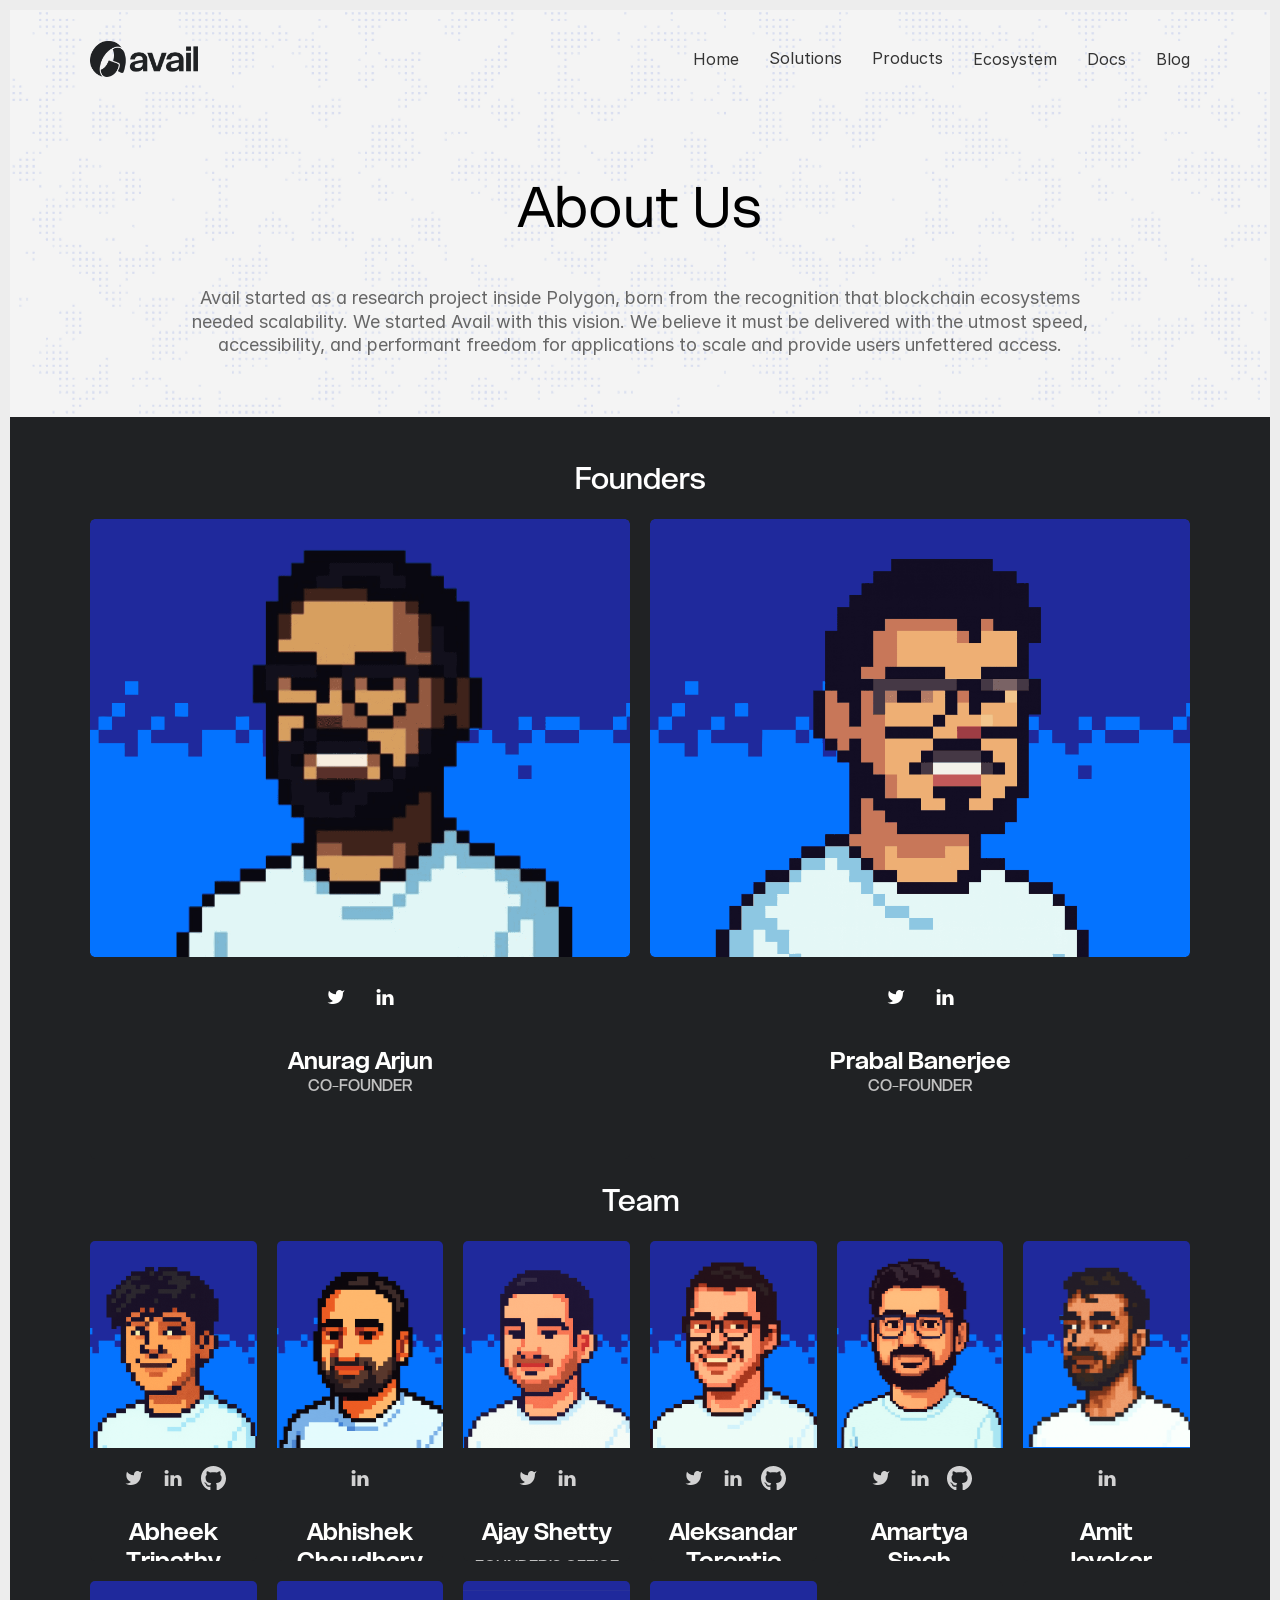
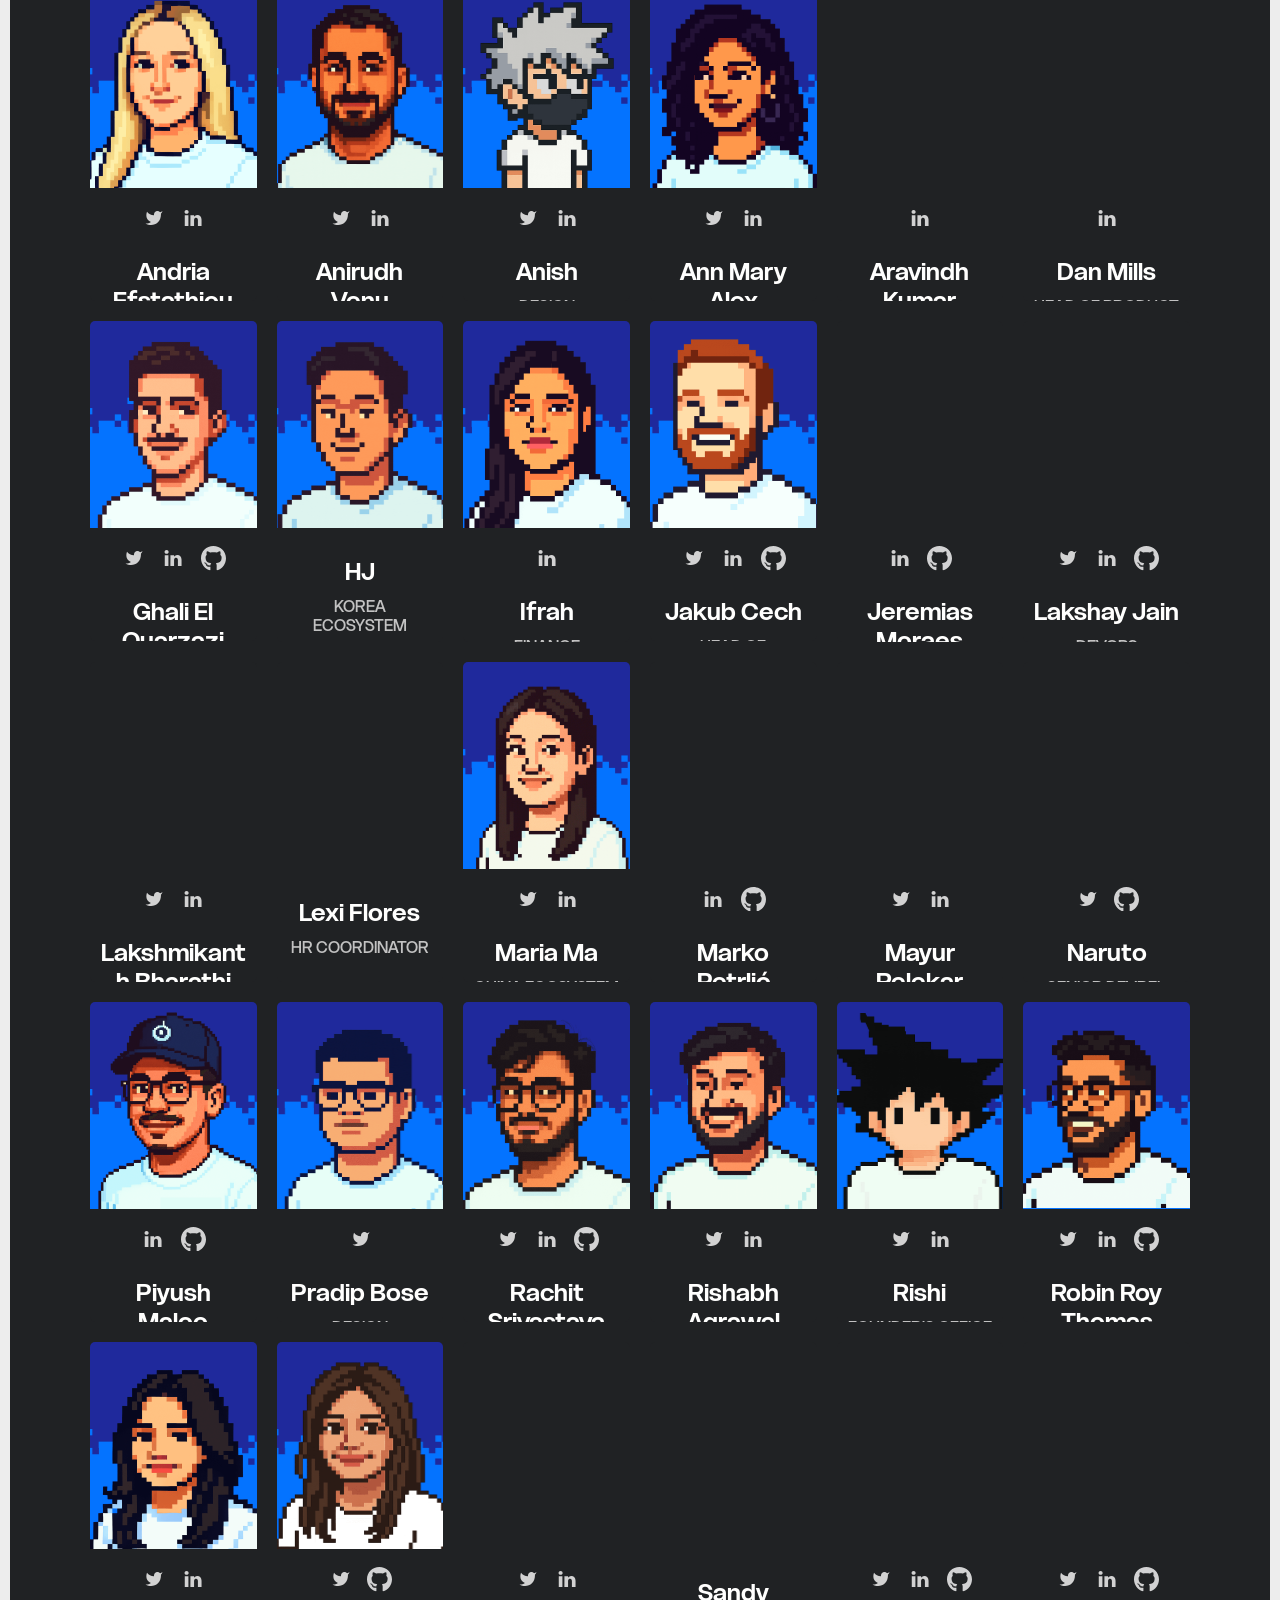
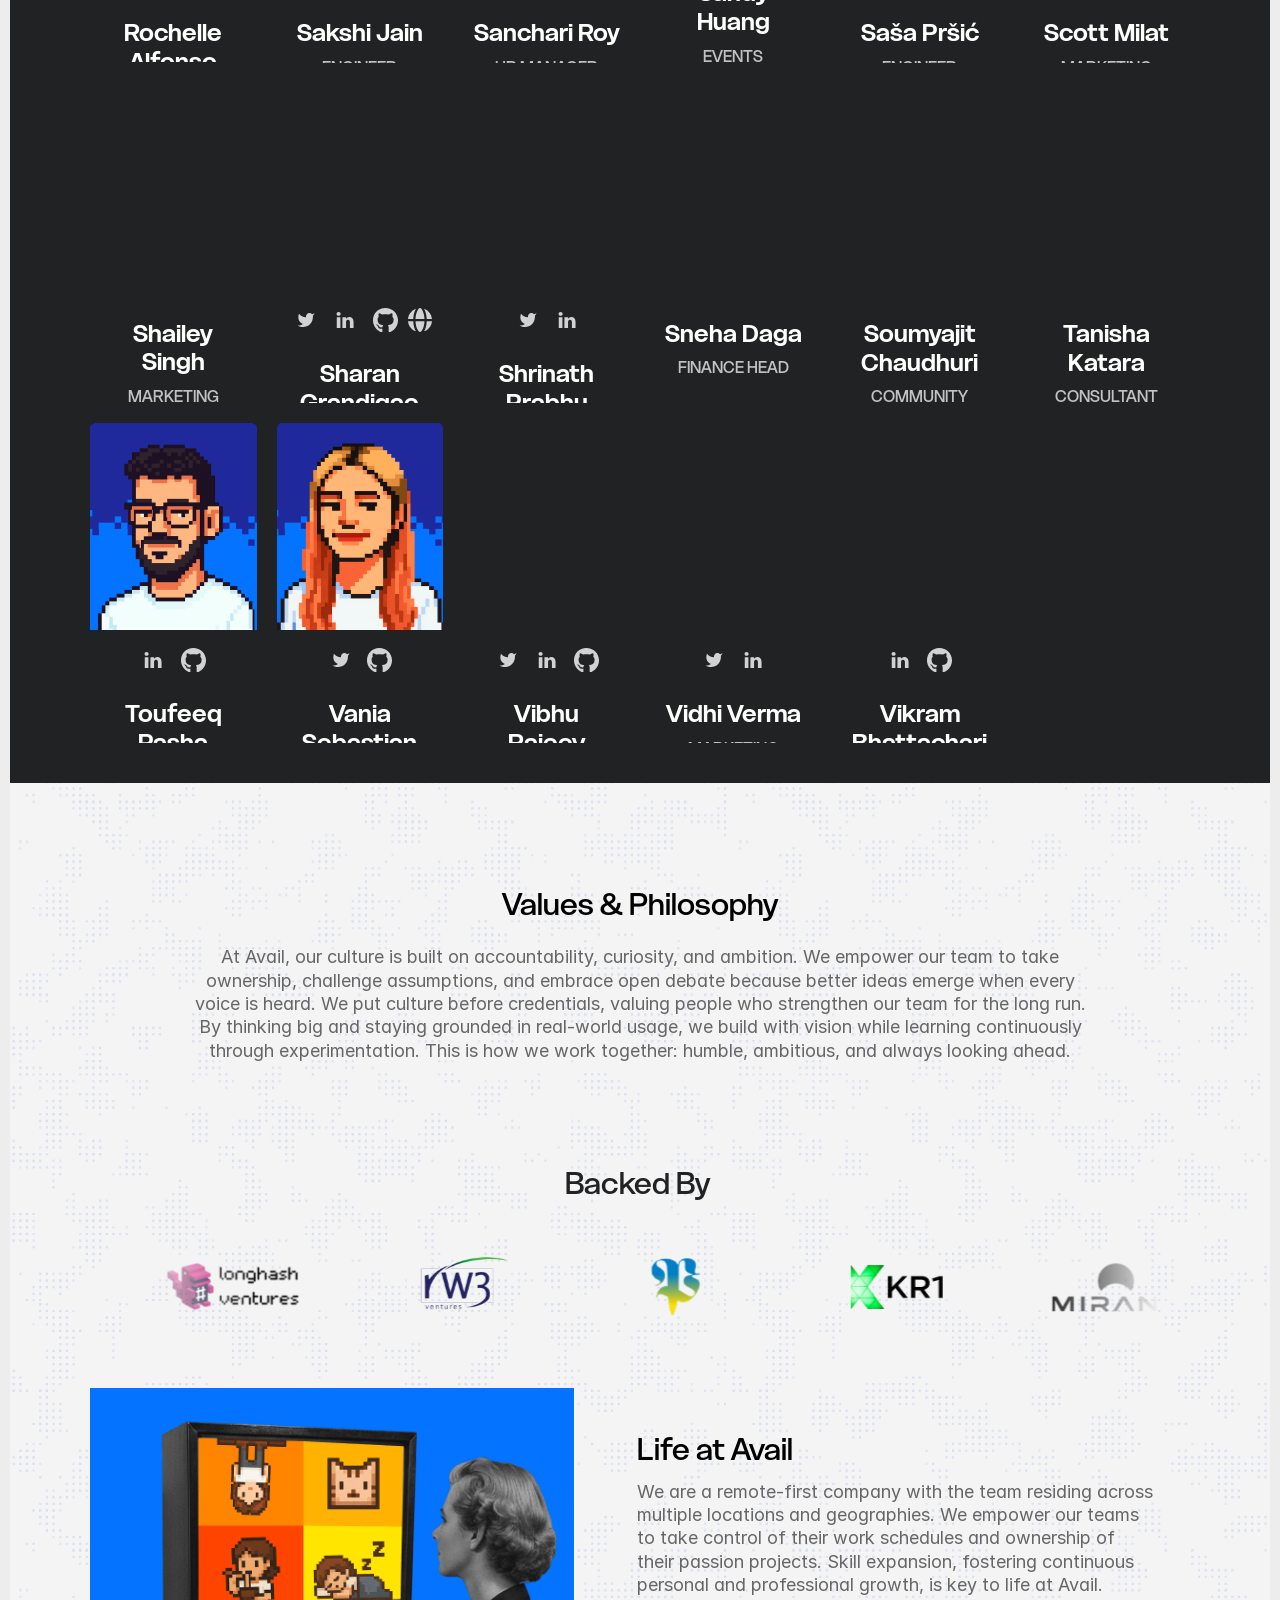
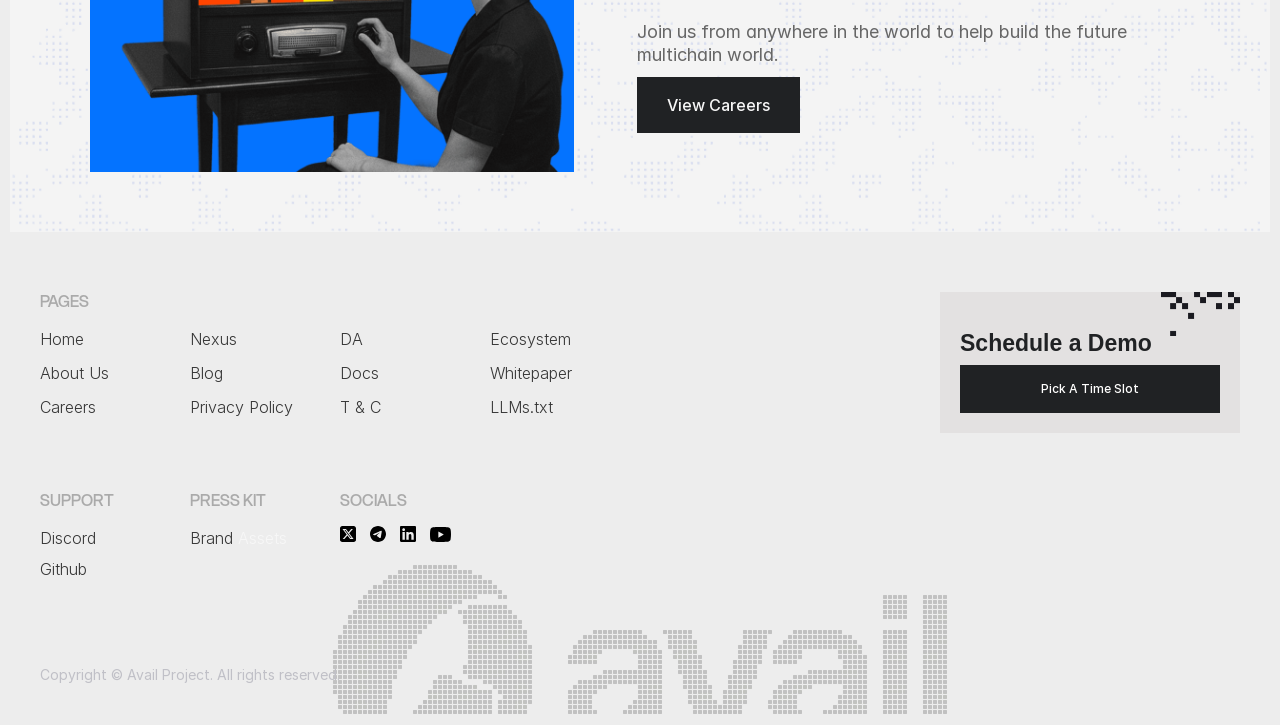
==== commit 26adcd58: "Added the LMs.txt file to make the site agent friendly" ====
--- a/aboutus.html
+++ b/aboutus.html
@@ -1,146 +1,146 @@
-<!doctype html>
-<!-- Made in Framer · framer.com ✨ -->
-<!-- Published Feb 25, 2026, 3:04 PM UTC -->
-<html lang="en" data-redirect-timezone="1">
-<head>
-	<meta charset="utf-8">
-	
-	
-	<!-- Start of headStart -->
-    
-    <!-- End of headStart -->
-	<meta name="viewport" content="width=device-width">
-	<meta name="generator" content="Framer f353506">
-	<title>Avail Project | Scale Access to the Onchain Economy</title>
-    <meta name="description" content="Avail creates a unified onchain economy by connecting users, apps, and liquidity across chains. Build with Avail and redefine how value moves and scales onchain.">
-    <meta name="framer-search-index" content="scripts/searchIndex-hqYLyWiSPZcQ.json">
-    <meta name="framer-search-index-fallback" content="scripts/searchIndex-4ZWW8hpKauaw.json">
-    <link href="/images/aDyasFKXxTWodQLSeCL1o8MeIoo.png" rel="icon" media="(prefers-color-scheme: light)">
-    <link href="/images/0PmKEkJJkAc71gRFamVu1YC7vY.png" rel="icon" media="(prefers-color-scheme: dark)">
-    <link rel="apple-touch-icon" href="/images/K9eDPe2arMvl6IBCR4u9Qq6RiM.png">
-    <!-- Open Graph / Facebook -->
-    <meta property="og:type" content="website">
-    <meta property="og:title" content="Avail Project | Scale Access to the Onchain Economy">
-    <meta property="og:description" content="Avail creates a unified onchain economy by connecting users, apps, and liquidity across chains. Build with Avail and redefine how value moves and scales onchain.">
-    <meta property="og:image" content="images/Fcf9YlD6gzrW8VXAi7tIURE7zww.png">
-    <!-- Twitter -->
-    <meta name="twitter:card" content="summary_large_image">
-    <meta name="twitter:title" content="Avail Project | Scale Access to the Onchain Economy">
-    <meta name="twitter:description" content="Avail creates a unified onchain economy by connecting users, apps, and liquidity across chains. Build with Avail and redefine how value moves and scales onchain.">
-    <meta name="twitter:image" content="images/Fcf9YlD6gzrW8VXAi7tIURE7zww.png">
-	
+<!doctype html>
+<!-- Made in Framer · framer.com ✨ -->
+<!-- Published Feb 25, 2026, 3:04 PM UTC -->
+<html lang="en" data-redirect-timezone="1">
+<head>
+	<meta charset="utf-8">
+	
+	
+	<!-- Start of headStart -->
+    
+    <!-- End of headStart -->
+	<meta name="viewport" content="width=device-width">
+	<meta name="generator" content="Framer f353506">
+	<title>Avail Project | Scale Access to the Onchain Economy</title>
+    <meta name="description" content="Avail creates a unified onchain economy by connecting users, apps, and liquidity across chains. Build with Avail and redefine how value moves and scales onchain.">
+    <meta name="framer-search-index" content="scripts/searchIndex-hqYLyWiSPZcQ.json">
+    <meta name="framer-search-index-fallback" content="scripts/searchIndex-4ZWW8hpKauaw.json">
+    <link href="/images/aDyasFKXxTWodQLSeCL1o8MeIoo.png" rel="icon" media="(prefers-color-scheme: light)">
+    <link href="/images/0PmKEkJJkAc71gRFamVu1YC7vY.png" rel="icon" media="(prefers-color-scheme: dark)">
+    <link rel="apple-touch-icon" href="/images/K9eDPe2arMvl6IBCR4u9Qq6RiM.png">
+    <!-- Open Graph / Facebook -->
+    <meta property="og:type" content="website">
+    <meta property="og:title" content="Avail Project | Scale Access to the Onchain Economy">
+    <meta property="og:description" content="Avail creates a unified onchain economy by connecting users, apps, and liquidity across chains. Build with Avail and redefine how value moves and scales onchain.">
+    <meta property="og:image" content="images/Fcf9YlD6gzrW8VXAi7tIURE7zww.png">
+    <!-- Twitter -->
+    <meta name="twitter:card" content="summary_large_image">
+    <meta name="twitter:title" content="Avail Project | Scale Access to the Onchain Economy">
+    <meta name="twitter:description" content="Avail creates a unified onchain economy by connecting users, apps, and liquidity across chains. Build with Avail and redefine how value moves and scales onchain.">
+    <meta name="twitter:image" content="images/Fcf9YlD6gzrW8VXAi7tIURE7zww.png">
+	
 	<link rel="stylesheet" href="/css/fonts.css">
-	
-	<meta name="robots" content="max-image-preview:large"><link rel="canonical" href="https://availproject.org/aboutus"><meta property="og:url" content="https://availproject.org/aboutus"><style data-framer-breakpoint-css>@media(min-width: 1440px){.hidden-1xprq4d{display:none!important}}@media(min-width: 1200px) and (max-width: 1439.98px){.hidden-1ck6eht{display:none!important}}@media(min-width: 810px) and (max-width: 1199.98px){.hidden-1mwybke{display:none!important}}@media(max-width: 809.98px){.hidden-k56i1h{display:none!important}}</style><style data-framer-css-ssr-minified data-framer-components="framer-lib-cursors-host framer-6CiG7 PropertyOverrides framer-fbhOj framer-DAsSz framer-lib-combinedCSSRules framer-yGjVs framer-i2Pgx framer-9M9Ho framer-I3rSe">html,body,#main{box-sizing:border-box;margin:0;padding:0}:root{-webkit-font-smoothing:antialiased;-moz-osx-font-smoothing:grayscale}*{box-sizing:border-box;-webkit-font-smoothing:inherit}h1,h2,h3,h4,h5,h6,p,figure{margin:0}body,input,textarea,select,button{font-family:sans-serif;font-size:12px}body{--token-ab3bf087-8957-4b6d-a2bd-cc37327a96d7:#363636;--token-8bc845a9-937a-4bbd-ad58-ebae6a54d231:#fffffe;--token-f48c369c-f011-48be-833e-42d19ef0d798:#efefef;--token-d4e429d7-d4fa-49af-a2aa-890749855c33:#aaa;--token-a0dbf3f7-346c-410e-8259-619229bdc2cb:#f2f5fd;--token-34d58044-5fb0-4480-9bc8-4e91d499d8e6:#fff;--token-fa4dcb27-7179-41c9-bbdc-0fe7fe502e97:#000;--token-6da9d50d-e927-4dcf-93ed-bf3b8039528b:#e8ff9c;--token-7507c765-26fd-430d-85eb-7f9d297aa023:#0473ff;--token-7a099e42-c556-4806-a838-c898c06a32b1:#f1f7ff;--token-1cde18ce-be6a-49b2-943b-08db3107a240:#0473fb;--token-fab8eab1-5380-4fe2-ba5e-942a94539068:#fafaf9;--token-a5c83f0d-25f3-48b6-af78-f79191590801:#ededed;--framer-will-change-override:none}@supports (background:-webkit-named-image(i)) and (not (grid-template-rows:subgrid)){body{--framer-will-change-override:transform}}@supports (background:-webkit-named-image(i)) and (not (position-area:top right)){body{--framer-will-change-filter-override:filter}}[data-framer-component-type=Text] div div span,[data-framer-component-type=Text] a div span,[data-framer-component-type=Text] span span span,[data-framer-component-type=Text] p span span,[data-framer-component-type=Text] h1 span span,[data-framer-component-type=Text] h2 span span,[data-framer-component-type=Text] h3 span span,[data-framer-component-type=Text] h4 span span,[data-framer-component-type=Text] h5 span span,[data-framer-component-type=Text] h6 span span,[data-framer-component-type=Text] a{font-family:var(--font-family);font-style:var(--font-style);font-weight:min(calc(var(--framer-font-weight-increase,0) + var(--font-weight,400)),900);color:var(--text-color);letter-spacing:var(--letter-spacing);font-size:var(--font-size);text-transform:var(--text-transform);--text-decoration:var(--framer-text-decoration-style,solid)var(--framer-text-decoration,none)var(--framer-text-decoration-color,currentcolor)var(--framer-text-decoration-thickness,auto);--text-decoration-skip-ink:var(--framer-text-decoration-skip-ink);--text-underline-offset:var(--framer-text-decoration-offset);line-height:var(--line-height);--font-family:var(--framer-font-family);--font-style:var(--framer-font-style);--font-weight:var(--framer-font-weight);--text-color:var(--framer-text-color);--letter-spacing:var(--framer-letter-spacing);--font-size:var(--framer-font-size);--text-transform:var(--framer-text-transform);--line-height:var(--framer-line-height)}@supports not (color:color(display-p3 1 1 1)){p.framer-text,div.framer-text,h1.framer-text,h2.framer-text,h3.framer-text,h4.framer-text,h5.framer-text,h6.framer-text,li.framer-text,ol.framer-text,ul.framer-text,span.framer-text:not([data-text-fill]){color:var(--framer-blockquote-text-color-rgb,var(--framer-blockquote-text-color,var(--framer-text-color-rgb,var(--framer-text-color,#000))));-webkit-text-stroke-color:var(--framer-text-stroke-color-rgb,var(--framer-text-stroke-color,initial))}mark.framer-text{background-color:var(--framer-blockquote-text-background-color-rgb,var(--framer-blockquote-text-background-color,var(--framer-text-background-color-rgb,var(--framer-text-background-color,initial))))}}@supports not (color:color(display-p3 1 1 1)){code.framer-text,code.framer-text span.framer-text:not([data-text-fill]){color:var(--framer-blockquote-text-color-rgb,var(--framer-blockquote-text-color,var(--framer-code-text-color-rgb,var(--framer-code-text-color,var(--framer-text-color-rgb,var(--framer-text-color,#000))))))}}@supports not (color:color(display-p3 1 1 1)){a.framer-text,span.framer-text[data-nested-link]{color:var(--framer-blockquote-text-color-rgb,var(--framer-blockquote-text-color,var(--framer-link-text-color-rgb,var(--framer-link-text-color,var(--framer-text-color-rgb,var(--framer-text-color,#000))))));background-color:var(--framer-link-text-background-color-rgb,var(--framer-link-text-background-color,initial));-webkit-text-decoration-color:var(--framer-link-text-decoration-color-rgb,var(--framer-link-text-decoration-color,var(--framer-text-decoration-color-rgb,var(--framer-text-decoration-color,currentcolor))));text-decoration-color:var(--framer-link-text-decoration-color-rgb,var(--framer-link-text-decoration-color,var(--framer-text-decoration-color-rgb,var(--framer-text-decoration-color,currentcolor))))}}@supports not (color:color(display-p3 1 1 1)){code.framer-text a.framer-text,code.framer-text a.framer-text span.framer-text:not([data-text-fill]),code.framer-text span.framer-text[data-nested-link],code.framer-text span.framer-text[data-nested-link] span.framer-text:not([data-text-fill]){color:var(--framer-blockquote-text-color-rgb,var(--framer-blockquote-text-color,var(--framer-link-text-color-rgb,var(--framer-link-text-color,var(--framer-code-text-color-rgb,var(--framer-code-text-color,var(--framer-text-color-rgb,var(--framer-text-color,#000))))))))}}@supports not (color:color(display-p3 1 1 1)){a.framer-text:hover,span.framer-text[data-nested-link]:hover{color:var(--framer-link-hover-text-color-rgb,var(--framer-link-hover-text-color,var(--framer-blockquote-text-color-rgb,var(--framer-blockquote-text-color,var(--framer-link-text-color-rgb,var(--framer-link-text-color,var(--framer-text-color-rgb,var(--framer-text-color,#000))))))));background-color:var(--framer-link-hover-text-background-color-rgb,var(--framer-link-hover-text-background-color,var(--framer-link-text-background-color-rgb,var(--framer-link-text-background-color,var(--framer-text-background-color-rgb,var(--framer-text-background-color,initial))))));-webkit-text-decoration-color:var(--framer-link-hover-text-decoration-color-rgb,var(--framer-link-hover-text-decoration-color,var(--framer-link-text-decoration-color-rgb,var(--framer-link-text-decoration-color,var(--framer-text-decoration-color-rgb,var(--framer-text-decoration-color,currentcolor))))));text-decoration-color:var(--framer-link-hover-text-decoration-color-rgb,var(--framer-link-hover-text-decoration-color,var(--framer-link-text-decoration-color-rgb,var(--framer-link-text-decoration-color,var(--framer-text-decoration-color-rgb,var(--framer-text-decoration-color,currentcolor))))))}}@supports not (color:color(display-p3 1 1 1)){code.framer-text a.framer-text:hover,code.framer-text span.framer-text[data-nested-link]:hover{color:var(--framer-link-hover-text-color-rgb,var(--framer-link-hover-text-color,var(--framer-blockquote-text-color-rgb,var(--framer-blockquote-text-color,var(--framer-link-text-color-rgb,var(--framer-link-text-color,var(--framer-code-text-color-rgb,var(--framer-code-text-color,var(--framer-text-color-rgb,var(--framer-text-color,#000))))))))))}}@supports not (color:color(display-p3 1 1 1)){a.framer-text[data-framer-page-link-current],span.framer-text[data-framer-page-link-current]{color:var(--framer-link-current-text-color-rgb,var(--framer-link-current-text-color,var(--framer-link-text-color-rgb,var(--framer-link-text-color,var(--framer-text-color-rgb,var(--framer-text-color,#000))))));background-color:var(--framer-link-current-text-background-color-rgb,var(--framer-link-current-text-background-color,var(--framer-link-text-background-color-rgb,var(--framer-link-text-background-color,var(--framer-text-background-color-rgb,var(--framer-text-background-color,initial))))));-webkit-text-decoration-color:var(--framer-link-current-text-decoration-color-rgb,var(--framer-link-current-text-decoration-color,var(--framer-link-text-decoration-color-rgb,var(--framer-link-text-decoration-color,var(--framer-text-decoration-color-rgb,var(--framer-text-decoration-color,currentcolor))))));text-decoration-color:var(--framer-link-current-text-decoration-color-rgb,var(--framer-link-current-text-decoration-color,var(--framer-link-text-decoration-color-rgb,var(--framer-link-text-decoration-color,var(--framer-text-decoration-color-rgb,var(--framer-text-decoration-color,currentcolor))))))}}@supports not (color:color(display-p3 1 1 1)){code.framer-text a.framer-text[data-framer-page-link-current],code.framer-text a.framer-text[data-framer-page-link-current] span.framer-text:not([data-text-fill]),code.framer-text span.framer-text[data-framer-page-link-current],code.framer-text span.framer-text[data-framer-page-link-current] span.framer-text:not([data-text-fill]){color:var(--framer-link-current-text-color-rgb,var(--framer-link-current-text-color,var(--framer-link-text-color-rgb,var(--framer-link-text-color,var(--framer-code-text-color-rgb,var(--framer-code-text-color,var(--framer-text-color-rgb,var(--framer-text-color,#000))))))));background-color:var(--framer-link-current-text-background-color-rgb,var(--framer-link-current-text-background-color,var(--framer-link-text-background-color-rgb,var(--framer-link-text-background-color,var(--framer-text-background-color-rgb,var(--framer-text-background-color,initial))))))}}@supports not (color:color(display-p3 1 1 1)){a.framer-text[data-framer-page-link-current]:hover,span.framer-text[data-framer-page-link-current]:hover{color:var(--framer-link-hover-text-color-rgb,var(--framer-link-hover-text-color,var(--framer-link-current-text-color-rgb,var(--framer-link-current-text-color,var(--framer-link-text-color-rgb,var(--framer-link-text-color,var(--framer-code-text-color-rgb,var(--framer-code-text-color,var(--framer-text-color-rgb,var(--framer-text-color,#000))))))))));background-color:var(--framer-link-hover-text-background-color-rgb,var(--framer-link-hover-text-background-color,var(--framer-link-current-text-background-color-rgb,var(--framer-link-current-text-background-color,var(--framer-link-text-background-color-rgb,var(--framer-link-text-background-color,initial))))));-webkit-text-decoration-color:var(--framer-link-hover-text-decoration-color-rgb,var(--framer-link-hover-text-decoration-color,var(--framer-link-current-text-decoration-color-rgb,var(--framer-link-current-text-decoration-color,var(--framer-link-text-decoration-color-rgb,var(--framer-link-text-decoration-color,var(--framer-text-decoration-color-rgb,var(--framer-text-decoration-color,currentcolor))))))));text-decoration-color:var(--framer-link-hover-text-decoration-color-rgb,var(--framer-link-hover-text-decoration-color,var(--framer-link-current-text-decoration-color-rgb,var(--framer-link-current-text-decoration-color,var(--framer-link-text-decoration-color-rgb,var(--framer-link-text-decoration-color,var(--framer-text-decoration-color-rgb,var(--framer-text-decoration-color,currentcolor))))))))}}@supports not (color:color(display-p3 1 1 1)){code.framer-text a.framer-text[data-framer-page-link-current]:hover,code.framer-text a.framer-text[data-framer-page-link-current]:hover span.framer-text:not([data-text-fill]),code.framer-text span.framer-text[data-framer-page-link-current]:hover,code.framer-text span.framer-text[data-framer-page-link-current]:hover span.framer-text:not([data-text-fill]){color:var(--framer-link-hover-text-color-rgb,var(--framer-link-hover-text-color,var(--framer-link-current-text-color-rgb,var(--framer-link-current-text-color,var(--framer-link-text-color-rgb,var(--framer-link-text-color,var(--framer-code-text-color-rgb,var(--framer-code-text-color,var(--framer-text-color-rgb,var(--framer-text-color,#000))))))))));background-color:var(--framer-link-hover-text-background-color-rgb,var(--framer-link-hover-text-background-color,var(--framer-link-current-text-background-color-rgb,var(--framer-link-current-text-background-color,var(--framer-link-text-background-color-rgb,var(--framer-link-text-background-color,initial))))))}}@supports not (aspect-ratio:1){.framer-text-module:not([data-width=fit])[style*=aspect-ratio]{position:relative!important}.framer-text-module:not([data-width=fit])[style*=aspect-ratio]:before{content:"";padding-bottom:calc(100%/calc(var(--aspect-ratio)));display:block}.framer-text-module[data-width=fill]>:first-child,.framer-text-module[data-width=fill]>.ssr-variant>:first-child,.framer-text-module:not([data-width=fit])[style*=aspect-ratio]>:first-child,.framer-text-module:not([data-width=fit])[style*=aspect-ratio]>.ssr-variant>:first-child{position:absolute;top:0;left:0;height:100%!important}}@supports not (overflow:clip){:root{--overflow-clip-fallback:hidden}}@supports (background:-webkit-named-image(i)) and (not (contain-intrinsic-size:inherit)){div.framer-text,p.framer-text,h1.framer-text,h2.framer-text,h3.framer-text,h4.framer-text,h5.framer-text,h6.framer-text,ol.framer-text,ul.framer-text,li.framer-text,blockquote.framer-text,.framer-text.framer-image{display:var(--text-truncation-display-inline-for-safari-16,revert)}div.framer-text:after,p.framer-text:after,h1.framer-text:after,h2.framer-text:after,h3.framer-text:after,h4.framer-text:after,h5.framer-text:after,h6.framer-text:after,ol.framer-text:after,ul.framer-text:after,li.framer-text:after,blockquote.framer-text:after,.framer-text.framer-image:after{content:var(--text-truncation-line-break-for-safari-16);white-space:pre}.framer-text.framer-text-module,.framer-text.framer-table-wrapper{display:var(--text-truncation-display-none-for-safari-16,revert)}p.framer-text[data-text-fill]{display:var(--text-truncation-display-inline-for-safari-16,inline-block)}}@supports (corner-shape:superellipse(2)){:root{--one-if-corner-shape-supported:1}}.framer-cursor-none,.framer-cursor-none *{cursor:none!important}.framer-pointer-events-none,.framer-pointer-events-none *{pointer-events:none!important}@supports (aspect-ratio:1){body{--framer-aspect-ratio-supported:auto}}.framer-6CiG7.framer-6jgfay,.framer-6CiG7 .framer-6jgfay{display:block}.framer-6CiG7.framer-1ck6eht{height:min-content;overflow:var(--overflow-clip-fallback,clip);background-color:#ededed;flex-flow:column;place-content:center flex-start;align-items:center;gap:60px;width:1200px;padding:10px;display:flex;position:relative}.framer-6CiG7 .framer-zbjiuq{max-width:1440px;height:min-content;overflow:var(--overflow-clip-fallback,clip);will-change:var(--framer-will-change-filter-override,filter);flex-flow:column;flex:none;place-content:center;align-items:center;gap:60px;width:100%;padding:0;display:flex;position:relative}.framer-6CiG7 .framer-11pr6u1{max-width:1920px;height:min-content;overflow:var(--overflow-clip-fallback,clip);flex-flow:row;flex:none;place-content:center;align-items:center;gap:10px;width:100%;padding:0;display:flex;position:relative}.framer-6CiG7 .framer-abdds0-container{z-index:3;flex:none;width:100%;max-width:1920px;height:auto;position:relative}.framer-6CiG7 .framer-10et9f8{flex-flow:column;flex:none;place-content:center;align-items:center;gap:40px;width:100%;height:min-content;padding:0 60px;display:flex;position:relative;overflow:hidden}.framer-6CiG7 .framer-14nsol0,.framer-6CiG7 .framer-1sh285t,.framer-6CiG7 .framer-1b5bm2l,.framer-6CiG7 .framer-xj8hx4,.framer-6CiG7 .framer-fp1zm,.framer-6CiG7 .framer-16xi771{--framer-link-text-color:#09f;--framer-link-text-decoration:underline;white-space:pre;flex:none;width:auto;height:auto;position:relative}.framer-6CiG7 .framer-1rav38j{--framer-link-text-color:#09f;--framer-link-text-decoration:underline;--framer-text-wrap-override:balance;flex:none;width:auto;height:auto;position:relative}.framer-6CiG7 .framer-8qomv9{background-color:#202224;flex-flow:column;flex:none;place-content:flex-start;align-items:flex-start;gap:20px;width:100%;height:min-content;padding:40px 80px;display:flex;position:relative;overflow:hidden}.framer-6CiG7 .framer-mgrwkz,.framer-6CiG7 .framer-163mq3c{height:min-content;overflow:var(--overflow-clip-fallback,clip);flex-flow:column;flex:none;place-content:center;align-items:center;gap:20px;width:100%;padding:0;display:flex;position:relative}.framer-6CiG7 .framer-1tim3lv{flex:none;grid-template-columns:repeat(2,minmax(50px,1fr));grid-auto-rows:minmax(0,1fr);justify-content:center;gap:20px;width:100%;height:min-content;padding:0;display:grid;position:relative}.framer-6CiG7 .framer-1j7yz69{flex-flow:row;flex:none;place-content:center flex-start;place-self:start;align-items:center;gap:10px;width:100%;height:min-content;padding:0;display:flex;position:relative}.framer-6CiG7 .framer-1qn768d{height:640px;overflow:var(--overflow-clip-fallback,clip);will-change:var(--framer-will-change-override,transform);background-color:#202224;border-radius:5px;flex-flow:column;flex:none;place-content:flex-start;align-items:flex-start;gap:20px;width:100%;padding:0 0 20px;display:flex;position:relative}.framer-6CiG7 .framer-1jvo4ns{aspect-ratio:1.2304;height:var(--framer-aspect-ratio-supported,406px);flex:none;width:100%;position:relative}.framer-6CiG7 .framer-1ux2mt6{height:min-content;overflow:var(--overflow-clip-fallback,clip);flex-flow:row;flex:none;place-content:center;align-items:center;gap:10px;width:100%;padding:0;display:flex;position:relative}.framer-6CiG7 .framer-mc5iy{border-radius:5px;flex-flow:row;flex:none;place-content:center;align-items:center;gap:0;width:40px;height:40px;padding:0;text-decoration:none;display:flex;position:relative;overflow:visible}.framer-6CiG7 .framer-gn0apa,.framer-6CiG7 .framer-1cbplka,.framer-6CiG7 .framer-163svrj,.framer-6CiG7 .framer-o8pmrk{flex:none;width:24px;height:24px;position:relative}.framer-6CiG7 .framer-ioxfct,.framer-6CiG7 .framer-oinizr,.framer-6CiG7 .framer-1375py0{border-radius:4px;flex-flow:row;flex:none;place-content:center;align-items:center;gap:0;width:40px;height:40px;padding:0;text-decoration:none;display:flex;position:relative;overflow:visible}.framer-6CiG7 .framer-qumdy9,.framer-6CiG7 .framer-jncda8{aspect-ratio:1.02479;height:var(--framer-aspect-ratio-supported,24px);flex:none;width:25px;position:relative}.framer-6CiG7 .framer-r62f05,.framer-6CiG7 .framer-ewfyu{aspect-ratio:.998047;height:var(--framer-aspect-ratio-supported,24px);flex:none;width:24px;position:relative}.framer-6CiG7 .framer-1ct9mk8{height:1px;overflow:var(--overflow-clip-fallback,clip);flex-flow:column;flex:1 0 0;place-content:center flex-start;align-items:center;gap:0;width:100%;padding:10px;display:flex;position:relative}.framer-6CiG7 .framer-mybpya,.framer-6CiG7 .framer-1u8293o,.framer-6CiG7 .framer-su67oy,.framer-6CiG7 .framer-kundks{white-space:pre-wrap;word-break:break-word;word-wrap:break-word;flex:none;width:100%;height:auto;position:relative}.framer-6CiG7 .framer-yhz3qd{flex:none;grid-template-columns:repeat(6,minmax(50px,1fr));grid-auto-rows:minmax(0,1fr);justify-content:center;gap:20px;width:100%;height:min-content;padding:0;display:grid;position:relative}.framer-6CiG7 .framer-td7pi1{flex:none;grid-template-rows:repeat(1,minmax(0,1fr));grid-template-columns:repeat(1,minmax(50px,1fr));grid-auto-rows:minmax(0,1fr);justify-content:center;place-self:start;gap:10px;width:100%;height:min-content;padding:0;display:grid;position:relative}.framer-6CiG7 .framer-17ufieu{aspect-ratio:.520313;height:var(--framer-aspect-ratio-supported,397px);overflow:var(--overflow-clip-fallback,clip);will-change:var(--framer-will-change-override,transform);background-color:#202224;border-radius:5px;flex-flow:column;flex:none;place-content:flex-start;place-self:start;align-items:flex-start;gap:10px;width:100%;padding:0 0 20px;display:flex;position:relative}.framer-6CiG7 .framer-1btcsfw{aspect-ratio:.804348;height:var(--framer-aspect-ratio-supported,191px);flex:none;width:100%;position:relative}.framer-6CiG7 .framer-3t8m8j{height:min-content;overflow:var(--overflow-clip-fallback,clip);flex-flow:row;flex:none;place-content:center;align-items:center;gap:0;width:100%;padding:0 10px;display:flex;position:relative}.framer-6CiG7 .framer-1nikal0{opacity:.8;border-radius:5px;flex-flow:row;flex:none;place-content:center;align-items:center;gap:0;width:40px;height:40px;padding:0;text-decoration:none;display:flex;position:relative;overflow:visible}.framer-6CiG7 .framer-gukwfe,.framer-6CiG7 .framer-bkyeez{opacity:.8;border-radius:4px;flex-flow:row;flex:none;place-content:center;align-items:center;gap:0;width:40px;height:40px;padding:0;text-decoration:none;display:flex;position:relative;overflow:visible}.framer-6CiG7 .framer-dgp6ym{aspect-ratio:1;height:var(--framer-aspect-ratio-supported,30px);opacity:.8;border-radius:4px;flex-flow:row;flex:none;place-content:center;align-items:center;gap:0;width:30px;padding:0;text-decoration:none;display:flex;position:relative;overflow:visible}.framer-6CiG7 .framer-1ha1034{height:min-content;overflow:var(--overflow-clip-fallback,clip);flex-flow:column;flex:none;place-content:center flex-start;align-items:center;gap:10px;width:100%;padding:10px;display:flex;position:relative}.framer-6CiG7 .framer-8u7833{flex-flow:column;flex:none;place-content:center;align-items:center;gap:20px;width:100%;height:min-content;padding:40px 80px;display:flex;position:relative;overflow:hidden}.framer-6CiG7 .framer-1l4n4e,.framer-6CiG7 .framer-16pqy5i{--framer-link-text-color:#09f;--framer-link-text-decoration:underline;--framer-text-wrap-override:balance;flex:none;width:100%;height:auto;position:relative}.framer-6CiG7 .framer-1wzo3vk{height:min-content;overflow:var(--overflow-clip-fallback,clip);flex-flow:column;flex:none;place-content:center;align-items:center;gap:40px;width:1200px;padding:0 80px;display:flex;position:relative}.framer-6CiG7 .framer-73xcv5-container{flex:none;width:100%;height:84px;position:relative}.framer-6CiG7 .framer-igmibb,.framer-6CiG7 .framer-h7cvbq,.framer-6CiG7 .framer-hr0pjz,.framer-6CiG7 .framer-1ckubin,.framer-6CiG7 .framer-oy509,.framer-6CiG7 .framer-1dpencl,.framer-6CiG7 .framer-1iz7kph,.framer-6CiG7 .framer-1xxvdxh,.framer-6CiG7 .framer-289ere,.framer-6CiG7 .framer-1kcpd9t,.framer-6CiG7 .framer-cv83c2,.framer-6CiG7 .framer-frepir,.framer-6CiG7 .framer-1d0yyng,.framer-6CiG7 .framer-1hm9vwt,.framer-6CiG7 .framer-13ioehm,.framer-6CiG7 .framer-1pj43wi,.framer-6CiG7 .framer-nwgt6b{width:211px;height:83px;position:relative;overflow:visible}.framer-6CiG7 .framer-1p00pvt,.framer-6CiG7 .framer-5pbcn5,.framer-6CiG7 .framer-x8axe1,.framer-6CiG7 .framer-a18euw,.framer-6CiG7 .framer-rrujel,.framer-6CiG7 .framer-7x1tlp,.framer-6CiG7 .framer-sfqe8s,.framer-6CiG7 .framer-esbr3d,.framer-6CiG7 .framer-13dn28x,.framer-6CiG7 .framer-19l1mjx,.framer-6CiG7 .framer-1q5ko05,.framer-6CiG7 .framer-oyvixb,.framer-6CiG7 .framer-1bic9kl,.framer-6CiG7 .framer-exkhoa,.framer-6CiG7 .framer-149j0ba,.framer-6CiG7 .framer-nzv90a,.framer-6CiG7 .framer-16frm0h{flex:none;height:82px;position:absolute;bottom:0;left:0;right:0}.framer-6CiG7 .framer-s4kbzc{aspect-ratio:2.23771;height:var(--framer-aspect-ratio-supported,61px);flex:none;width:134px;position:absolute;top:50%;left:50%;overflow:visible;transform:translate(-50%,-50%)}.framer-6CiG7 .framer-1l7m0lm{aspect-ratio:1.14876;height:var(--framer-aspect-ratio-supported,81px);flex:none;width:93px;position:absolute;top:-1px;left:55%;overflow:visible;transform:translate(-50%)}.framer-6CiG7 .framer-96623e{aspect-ratio:.855263;height:var(--framer-aspect-ratio-supported,57px);flex:none;width:49px;position:absolute;top:50%;left:50%;overflow:visible;transform:translate(-50%,-50%)}.framer-6CiG7 .framer-1pxh9fu{aspect-ratio:2.09091;height:var(--framer-aspect-ratio-supported,44px);flex:none;width:92px;position:absolute;top:50%;left:50%;overflow:visible;transform:translate(-50%,-50%)}.framer-6CiG7 .framer-aa10rd{aspect-ratio:2.64;height:var(--framer-aspect-ratio-supported,50px);flex:none;width:132px;position:absolute;top:50%;left:50%;overflow:visible;transform:translate(-50%,-50%)}.framer-6CiG7 .framer-11eiz64{aspect-ratio:2.50562;height:var(--framer-aspect-ratio-supported,53px);flex:none;width:133px;position:absolute;top:49%;left:50%;overflow:visible;transform:translate(-50%,-50%)}.framer-6CiG7 .framer-1vt2042{aspect-ratio:3.2973;height:var(--framer-aspect-ratio-supported,41px);flex:none;width:134px;position:absolute;top:50%;left:50%;overflow:visible;transform:translate(-50%,-50%)}.framer-6CiG7 .framer-12iuscx{aspect-ratio:4.5625;height:var(--framer-aspect-ratio-supported,37px);flex:none;width:167px;position:absolute;top:49%;left:50%;overflow:visible;transform:translate(-50%,-50%)}.framer-6CiG7 .framer-d5wuhj{aspect-ratio:3.2625;height:var(--framer-aspect-ratio-supported,48px);flex:none;width:156px;position:absolute;top:50%;left:50%;overflow:visible;transform:translate(-50%,-50%)}.framer-6CiG7 .framer-9v5yk7{aspect-ratio:3.8125;height:var(--framer-aspect-ratio-supported,46px);flex:none;width:173px;position:absolute;top:49%;left:50%;overflow:visible;transform:translate(-50%,-50%)}.framer-6CiG7 .framer-ypqo9k{aspect-ratio:4.16667;height:var(--framer-aspect-ratio-supported,44px);flex:none;width:180px;position:absolute;top:50%;left:50%;overflow:visible;transform:translate(-50%,-50%)}.framer-6CiG7 .framer-16y0pen{aspect-ratio:5.81818;height:var(--framer-aspect-ratio-supported,30px);flex:none;width:171px;position:absolute;top:50%;left:50%;overflow:visible;transform:translate(-50%,-50%)}.framer-6CiG7 .framer-4f0k45{aspect-ratio:4.95714;height:var(--framer-aspect-ratio-supported,34px);flex:none;width:170px;position:absolute;top:49%;left:50%;overflow:visible;transform:translate(-50%,-50%)}.framer-6CiG7 .framer-1g3a8t3{aspect-ratio:10.3333;height:var(--framer-aspect-ratio-supported,19px);flex:none;width:195px;position:absolute;top:49%;left:50%;overflow:visible;transform:translate(-50%,-50%)}.framer-6CiG7 .framer-1ej9ljs{aspect-ratio:3.53846;height:var(--framer-aspect-ratio-supported,41px);flex:none;width:145px;position:absolute;top:49%;left:50%;overflow:visible;transform:translate(-50%,-50%)}.framer-6CiG7 .framer-10uy82j{aspect-ratio:2.46;height:var(--framer-aspect-ratio-supported,55px);flex:none;width:136px;position:absolute;top:49%;left:50%;overflow:visible;transform:translate(-50%,-50%)}.framer-6CiG7 .framer-r43h3k{aspect-ratio:8.51429;height:var(--framer-aspect-ratio-supported,23px);flex:none;width:192px;position:absolute;top:50%;left:50%;overflow:visible;transform:translate(-50%,-50%)}.framer-6CiG7 .framer-hax1vr{flex-flow:row;flex:none;place-content:center;align-items:center;gap:63px;width:100%;height:min-content;padding:0 80px;display:flex;position:relative;overflow:hidden}.framer-6CiG7 .framer-16tehmc{flex-flow:column;flex:none;place-content:center;align-items:center;gap:10px;width:44%;max-width:100%;height:384px;padding:0;display:flex;position:relative;overflow:visible}.framer-6CiG7 .framer-1m8m958{flex-flow:column;flex:1 0 0;place-content:flex-start center;align-items:flex-start;gap:10px;width:1px;height:min-content;padding:0;display:flex;position:relative;overflow:visible}.framer-6CiG7 .framer-hoc4w1{height:min-content;overflow:var(--overflow-clip-fallback,clip);flex-flow:column;flex:none;place-content:flex-start center;align-items:flex-start;gap:10px;width:100%;padding:0;display:flex;position:relative}.framer-6CiG7 .framer-1gw2cc9-container{flex:none;width:auto;height:56px;position:relative}.framer-6CiG7 .framer-1lp5r6v-container{flex:none;width:100%;height:auto;position:relative}.framer-6CiG7 .framer-qwmuy7-container{pointer-events:none;z-index:10;flex:none;width:100%;height:100vh;position:fixed;top:0;left:0}.framer-jH2Cq .framer-styles-preset-3cauci:not(.rich-text-wrapper),.framer-jH2Cq .framer-styles-preset-3cauci.rich-text-wrapper h5{--framer-font-family:"Delight Regular","Delight Regular Placeholder",sans-serif;--framer-font-open-type-features:"blwf" on,"cv09" on,"cv03" on,"cv04" on,"cv11" on;--framer-font-size:56px;--framer-font-style:normal;--framer-font-variation-axes:normal;--framer-font-weight:400;--framer-letter-spacing:.03em;--framer-line-height:1.4em;--framer-paragraph-spacing:40px;--framer-text-alignment:start;--framer-text-color:#000;--framer-text-decoration:none;--framer-text-stroke-color:initial;--framer-text-stroke-width:initial;--framer-text-transform:none}@media (max-width:1199px) and (min-width:810px){.framer-jH2Cq .framer-styles-preset-3cauci:not(.rich-text-wrapper),.framer-jH2Cq .framer-styles-preset-3cauci.rich-text-wrapper h5{--framer-font-family:"Delight Regular","Delight Regular Placeholder",sans-serif;--framer-font-open-type-features:"blwf" on,"cv09" on,"cv03" on,"cv04" on,"cv11" on;--framer-font-size:32px;--framer-font-style:normal;--framer-font-variation-axes:normal;--framer-font-weight:400;--framer-letter-spacing:.03em;--framer-line-height:1.4em;--framer-paragraph-spacing:40px;--framer-text-alignment:start;--framer-text-color:#000;--framer-text-decoration:none;--framer-text-stroke-color:initial;--framer-text-stroke-width:initial;--framer-text-transform:none}}@media (max-width:809px) and (min-width:0){.framer-jH2Cq .framer-styles-preset-3cauci:not(.rich-text-wrapper),.framer-jH2Cq .framer-styles-preset-3cauci.rich-text-wrapper h5{--framer-font-family:"Delight Regular","Delight Regular Placeholder",sans-serif;--framer-font-open-type-features:"blwf" on,"cv09" on,"cv03" on,"cv04" on,"cv11" on;--framer-font-size:24px;--framer-font-style:normal;--framer-font-variation-axes:normal;--framer-font-weight:400;--framer-letter-spacing:.03em;--framer-line-height:1.4em;--framer-paragraph-spacing:40px;--framer-text-alignment:start;--framer-text-color:#000;--framer-text-decoration:none;--framer-text-stroke-color:initial;--framer-text-stroke-width:initial;--framer-text-transform:none}}.framer-kIFs3 .framer-styles-preset-px6r5c:not(.rich-text-wrapper),.framer-kIFs3 .framer-styles-preset-px6r5c.rich-text-wrapper p{--framer-font-family:"Inter","Inter Placeholder",sans-serif;--framer-font-family-bold:"Inter","Inter Placeholder",sans-serif;--framer-font-family-bold-italic:"Inter","Inter Placeholder",sans-serif;--framer-font-family-italic:"Inter","Inter Placeholder",sans-serif;--framer-font-open-type-features:"blwf" on,"cv09" on,"cv03" on,"cv04" on,"cv11" on;--framer-font-size:18px;--framer-font-style:normal;--framer-font-style-bold:normal;--framer-font-style-bold-italic:italic;--framer-font-style-italic:italic;--framer-font-variation-axes:normal;--framer-font-weight:400;--framer-font-weight-bold:700;--framer-font-weight-bold-italic:700;--framer-font-weight-italic:400;--framer-letter-spacing:0em;--framer-line-height:130%;--framer-paragraph-spacing:20px;--framer-text-alignment:start;--framer-text-color:#666;--framer-text-decoration:none;--framer-text-stroke-color:initial;--framer-text-stroke-width:initial;--framer-text-transform:none}@media (max-width:1439px) and (min-width:1200px){.framer-kIFs3 .framer-styles-preset-px6r5c:not(.rich-text-wrapper),.framer-kIFs3 .framer-styles-preset-px6r5c.rich-text-wrapper p{--framer-font-family:"Inter","Inter Placeholder",sans-serif;--framer-font-family-bold:"Inter","Inter Placeholder",sans-serif;--framer-font-family-bold-italic:"Inter","Inter Placeholder",sans-serif;--framer-font-family-italic:"Inter","Inter Placeholder",sans-serif;--framer-font-open-type-features:"blwf" on,"cv09" on,"cv03" on,"cv04" on,"cv11" on;--framer-font-size:18px;--framer-font-style:normal;--framer-font-style-bold:normal;--framer-font-style-bold-italic:italic;--framer-font-style-italic:italic;--framer-font-variation-axes:normal;--framer-font-weight:400;--framer-font-weight-bold:700;--framer-font-weight-bold-italic:700;--framer-font-weight-italic:400;--framer-letter-spacing:0em;--framer-line-height:130%;--framer-paragraph-spacing:20px;--framer-text-alignment:start;--framer-text-color:#666;--framer-text-decoration:none;--framer-text-stroke-color:initial;--framer-text-stroke-width:initial;--framer-text-transform:none}}@media (max-width:1199px) and (min-width:810px){.framer-kIFs3 .framer-styles-preset-px6r5c:not(.rich-text-wrapper),.framer-kIFs3 .framer-styles-preset-px6r5c.rich-text-wrapper p{--framer-font-family:"Inter","Inter Placeholder",sans-serif;--framer-font-family-bold:"Inter","Inter Placeholder",sans-serif;--framer-font-family-bold-italic:"Inter","Inter Placeholder",sans-serif;--framer-font-family-italic:"Inter","Inter Placeholder",sans-serif;--framer-font-open-type-features:"blwf" on,"cv09" on,"cv03" on,"cv04" on,"cv11" on;--framer-font-size:16px;--framer-font-style:normal;--framer-font-style-bold:normal;--framer-font-style-bold-italic:italic;--framer-font-style-italic:italic;--framer-font-variation-axes:normal;--framer-font-weight:400;--framer-font-weight-bold:700;--framer-font-weight-bold-italic:700;--framer-font-weight-italic:400;--framer-letter-spacing:0em;--framer-line-height:130%;--framer-paragraph-spacing:20px;--framer-text-alignment:start;--framer-text-color:#666;--framer-text-decoration:none;--framer-text-stroke-color:initial;--framer-text-stroke-width:initial;--framer-text-transform:none}}@media (max-width:809px) and (min-width:0){.framer-kIFs3 .framer-styles-preset-px6r5c:not(.rich-text-wrapper),.framer-kIFs3 .framer-styles-preset-px6r5c.rich-text-wrapper p{--framer-font-family:"Inter","Inter Placeholder",sans-serif;--framer-font-family-bold:"Inter","Inter Placeholder",sans-serif;--framer-font-family-bold-italic:"Inter","Inter Placeholder",sans-serif;--framer-font-family-italic:"Inter","Inter Placeholder",sans-serif;--framer-font-open-type-features:"blwf" on,"cv09" on,"cv03" on,"cv04" on,"cv11" on;--framer-font-size:14px;--framer-font-style:normal;--framer-font-style-bold:normal;--framer-font-style-bold-italic:italic;--framer-font-style-italic:italic;--framer-font-variation-axes:normal;--framer-font-weight:400;--framer-font-weight-bold:700;--framer-font-weight-bold-italic:700;--framer-font-weight-italic:400;--framer-letter-spacing:0em;--framer-line-height:130%;--framer-paragraph-spacing:20px;--framer-text-alignment:start;--framer-text-color:#666;--framer-text-decoration:none;--framer-text-stroke-color:initial;--framer-text-stroke-width:initial;--framer-text-transform:none}}.framer-mzBa4 .framer-styles-preset-1nx4aby:not(.rich-text-wrapper),.framer-mzBa4 .framer-styles-preset-1nx4aby.rich-text-wrapper h3{--framer-font-family:"Delight Medium","Delight Medium Placeholder",sans-serif;--framer-font-open-type-features:"blwf" on,"cv09" on,"cv03" on,"cv04" on,"cv11" on;--framer-font-size:36px;--framer-font-style:normal;--framer-font-variation-axes:normal;--framer-font-weight:500;--framer-letter-spacing:0em;--framer-line-height:1.4em;--framer-paragraph-spacing:40px;--framer-text-alignment:center;--framer-text-color:#000;--framer-text-decoration:none;--framer-text-stroke-color:initial;--framer-text-stroke-width:initial;--framer-text-transform:none}@media (max-width:1439px) and (min-width:1200px){.framer-mzBa4 .framer-styles-preset-1nx4aby:not(.rich-text-wrapper),.framer-mzBa4 .framer-styles-preset-1nx4aby.rich-text-wrapper h3{--framer-font-family:"Delight Medium","Delight Medium Placeholder",sans-serif;--framer-font-open-type-features:"blwf" on,"cv09" on,"cv03" on,"cv04" on,"cv11" on;--framer-font-size:30px;--framer-font-style:normal;--framer-font-variation-axes:normal;--framer-font-weight:500;--framer-letter-spacing:0em;--framer-line-height:1.4em;--framer-paragraph-spacing:40px;--framer-text-alignment:center;--framer-text-color:#000;--framer-text-decoration:none;--framer-text-stroke-color:initial;--framer-text-stroke-width:initial;--framer-text-transform:none}}@media (max-width:1199px) and (min-width:810px){.framer-mzBa4 .framer-styles-preset-1nx4aby:not(.rich-text-wrapper),.framer-mzBa4 .framer-styles-preset-1nx4aby.rich-text-wrapper h3{--framer-font-family:"Delight Medium","Delight Medium Placeholder",sans-serif;--framer-font-open-type-features:"blwf" on,"cv09" on,"cv03" on,"cv04" on,"cv11" on;--framer-font-size:24px;--framer-font-style:normal;--framer-font-variation-axes:normal;--framer-font-weight:500;--framer-letter-spacing:0em;--framer-line-height:1.4em;--framer-paragraph-spacing:40px;--framer-text-alignment:center;--framer-text-color:#000;--framer-text-decoration:none;--framer-text-stroke-color:initial;--framer-text-stroke-width:initial;--framer-text-transform:none}}@media (max-width:809px) and (min-width:0){.framer-mzBa4 .framer-styles-preset-1nx4aby:not(.rich-text-wrapper),.framer-mzBa4 .framer-styles-preset-1nx4aby.rich-text-wrapper h3{--framer-font-family:"Delight Medium","Delight Medium Placeholder",sans-serif;--framer-font-open-type-features:"blwf" on,"cv09" on,"cv03" on,"cv04" on,"cv11" on;--framer-font-size:24px;--framer-font-style:normal;--framer-font-variation-axes:normal;--framer-font-weight:500;--framer-letter-spacing:0em;--framer-line-height:1.4em;--framer-paragraph-spacing:40px;--framer-text-alignment:center;--framer-text-color:#000;--framer-text-decoration:none;--framer-text-stroke-color:initial;--framer-text-stroke-width:initial;--framer-text-transform:none}}.framer-qaHoQ .framer-styles-preset-1jzl62o:not(.rich-text-wrapper),.framer-qaHoQ .framer-styles-preset-1jzl62o.rich-text-wrapper h6{--framer-font-family:"Delight Semi Bold","Delight Semi Bold Placeholder",sans-serif;--framer-font-open-type-features:"blwf" on,"cv09" on,"cv03" on,"cv04" on,"cv11" on;--framer-font-size:24px;--framer-font-style:normal;--framer-font-variation-axes:normal;--framer-font-weight:400;--framer-letter-spacing:0em;--framer-line-height:1.2em;--framer-paragraph-spacing:40px;--framer-text-alignment:start;--framer-text-color:#000;--framer-text-decoration:none;--framer-text-stroke-color:initial;--framer-text-stroke-width:initial;--framer-text-transform:none}@media (max-width:1199px) and (min-width:810px){.framer-qaHoQ .framer-styles-preset-1jzl62o:not(.rich-text-wrapper),.framer-qaHoQ .framer-styles-preset-1jzl62o.rich-text-wrapper h6{--framer-font-family:"Delight Semi Bold","Delight Semi Bold Placeholder",sans-serif;--framer-font-open-type-features:"blwf" on,"cv09" on,"cv03" on,"cv04" on,"cv11" on;--framer-font-size:15px;--framer-font-style:normal;--framer-font-variation-axes:normal;--framer-font-weight:400;--framer-letter-spacing:0em;--framer-line-height:1.2em;--framer-paragraph-spacing:40px;--framer-text-alignment:start;--framer-text-color:#000;--framer-text-decoration:none;--framer-text-stroke-color:initial;--framer-text-stroke-width:initial;--framer-text-transform:none}}@media (max-width:809px) and (min-width:0){.framer-qaHoQ .framer-styles-preset-1jzl62o:not(.rich-text-wrapper),.framer-qaHoQ .framer-styles-preset-1jzl62o.rich-text-wrapper h6{--framer-font-family:"Delight Semi Bold","Delight Semi Bold Placeholder",sans-serif;--framer-font-open-type-features:"blwf" on,"cv09" on,"cv03" on,"cv04" on,"cv11" on;--framer-font-size:16px;--framer-font-style:normal;--framer-font-variation-axes:normal;--framer-font-weight:400;--framer-letter-spacing:0em;--framer-line-height:1.2em;--framer-paragraph-spacing:40px;--framer-text-alignment:start;--framer-text-color:#000;--framer-text-decoration:none;--framer-text-stroke-color:initial;--framer-text-stroke-width:initial;--framer-text-transform:none}}@media (max-width:1199px) and (min-width:810px){.framer-d4g1P .framer-styles-preset-13ur2bf:not(.rich-text-wrapper),.framer-d4g1P .framer-styles-preset-13ur2bf.rich-text-wrapper h6{--framer-font-family:"Delight Medium","Delight Medium Placeholder",sans-serif;--framer-font-family-bold:"Delight Medium","Delight Medium Placeholder",sans-serif;--framer-font-open-type-features:"blwf" on,"cv09" on,"cv03" on,"cv04" on,"cv11" on;--framer-font-size:12px;--framer-font-style:normal;--framer-font-style-bold:normal;--framer-font-variation-axes:normal;--framer-font-weight:500;--framer-font-weight-bold:500;--framer-letter-spacing:0em;--framer-line-height:1.2em;--framer-paragraph-spacing:40px;--framer-text-alignment:start;--framer-text-color:var(--token-d4e429d7-d4fa-49af-a2aa-890749855c33,#aaa);--framer-text-decoration:none;--framer-text-stroke-color:initial;--framer-text-stroke-width:initial;--framer-text-transform:uppercase}}@media (max-width:809px) and (min-width:0){.framer-d4g1P .framer-styles-preset-13ur2bf:not(.rich-text-wrapper),.framer-d4g1P .framer-styles-preset-13ur2bf.rich-text-wrapper h6{--framer-font-family:"Delight Medium","Delight Medium Placeholder",sans-serif;--framer-font-family-bold:"Delight Medium","Delight Medium Placeholder",sans-serif;--framer-font-open-type-features:"blwf" on,"cv09" on,"cv03" on,"cv04" on,"cv11" on;--framer-font-size:12px;--framer-font-style:normal;--framer-font-style-bold:normal;--framer-font-variation-axes:normal;--framer-font-weight:500;--framer-font-weight-bold:500;--framer-letter-spacing:0em;--framer-line-height:1.2em;--framer-paragraph-spacing:40px;--framer-text-alignment:start;--framer-text-color:var(--token-d4e429d7-d4fa-49af-a2aa-890749855c33,#aaa);--framer-text-decoration:none;--framer-text-stroke-color:initial;--framer-text-stroke-width:initial;--framer-text-transform:uppercase}}@media (min-width:810px) and (max-width:1199.98px){.framer-6CiG7.framer-1ck6eht{width:810px}.framer-6CiG7 .framer-1qn768d{height:430px}.framer-6CiG7 .framer-1jvo4ns{height:var(--framer-aspect-ratio-supported,248px)}.framer-6CiG7 .framer-yhz3qd{grid-template-columns:repeat(5,minmax(50px,1fr))}.framer-6CiG7 .framer-17ufieu{aspect-ratio:unset;height:430px}.framer-6CiG7 .framer-1btcsfw{height:var(--framer-aspect-ratio-supported,137px)}.framer-6CiG7 .framer-8u7833,.framer-6CiG7 .framer-hax1vr{align-content:flex-start;align-items:flex-start}.framer-6CiG7 .framer-16tehmc{width:44%;height:282px}}@media (max-width:809.98px){.framer-6CiG7.framer-1ck6eht{width:390px;padding:10px 0}.framer-6CiG7 .framer-11pr6u1,.framer-6CiG7 .framer-1wzo3vk{padding:0 20px}.framer-6CiG7 .framer-10et9f8{padding:20px 20px 40px}.framer-6CiG7 .framer-8qomv9{padding:40px}.framer-6CiG7 .framer-1qn768d{height:300px}.framer-6CiG7 .framer-1jvo4ns{height:var(--framer-aspect-ratio-supported,163px)}.framer-6CiG7 .framer-1ux2mt6{padding:0 10px}.framer-6CiG7 .framer-mc5iy,.framer-6CiG7 .framer-ioxfct,.framer-6CiG7 .framer-oinizr,.framer-6CiG7 .framer-1375py0{aspect-ratio:1;height:var(--framer-aspect-ratio-supported,30px);width:30px}.framer-6CiG7 .framer-yhz3qd{grid-template-columns:repeat(2,minmax(50px,1fr))}.framer-6CiG7 .framer-17ufieu{aspect-ratio:unset;height:370px}.framer-6CiG7 .framer-1btcsfw{height:var(--framer-aspect-ratio-supported,249px)}.framer-6CiG7 .framer-1nikal0,.framer-6CiG7 .framer-gukwfe,.framer-6CiG7 .framer-bkyeez{aspect-ratio:1;height:var(--framer-aspect-ratio-supported,40px);width:30px}.framer-6CiG7 .framer-8u7833{padding:20px}.framer-6CiG7 .framer-hax1vr{flex-direction:column;padding:20px}.framer-6CiG7 .framer-16tehmc{padding:unset;width:100%;display:block}.framer-6CiG7 .framer-1m8m958{flex:none;width:100%}}@media (min-width:1440px){.framer-6CiG7.framer-1ck6eht{width:1440px}.framer-6CiG7 .framer-1qn768d{height:691px}.framer-6CiG7 .framer-1jvo4ns{aspect-ratio:unset;height:512px}.framer-6CiG7 .framer-17ufieu{height:var(--framer-aspect-ratio-supported,384px)}.framer-6CiG7 .framer-1btcsfw{height:var(--framer-aspect-ratio-supported,249px)}.framer-6CiG7 .framer-1wzo3vk{gap:10px;width:100%}.framer-6CiG7 .framer-16tehmc{width:44%;height:503px}}.ssr-variant{display:contents}@supports (aspect-ratio:1){body{--framer-aspect-ratio-supported:auto}}.framer-fbhOj.framer-1x2au1c,.framer-fbhOj .framer-1x2au1c{display:block}.framer-fbhOj.framer-18q6xk6{flex-flow:row;place-content:center space-between;align-items:center;width:1200px;height:min-content;padding:30px 80px;display:flex;position:relative;overflow:visible}.framer-fbhOj .framer-13jutpo{flex-flow:row;flex:none;place-content:center flex-start;align-items:center;gap:20px;width:min-content;height:min-content;padding:0;display:flex;position:relative;overflow:visible}.framer-fbhOj .framer-1wcsgmg{flex-flow:row;flex:none;place-content:center;align-items:center;gap:20px;width:min-content;height:min-content;padding:0;display:flex;position:relative;overflow:visible}.framer-fbhOj .framer-10eltet{aspect-ratio:2.84444;height:var(--framer-aspect-ratio-supported,38px);flex:none;width:108px;text-decoration:none;position:relative}.framer-fbhOj .framer-1b0kgew{flex:none;width:40px;height:40px;position:relative;overflow:hidden}.framer-fbhOj .framer-vnt7ae{will-change:var(--framer-will-change-override,transform);flex:none;width:20px;height:2px;position:absolute;top:calc(62.5% - 1px);left:calc(50% - 10px);overflow:hidden}.framer-fbhOj .framer-1uihp9u{will-change:var(--framer-will-change-override,transform);flex:none;width:20px;height:2px;position:absolute;top:calc(37.5% - 1px);left:calc(50% - 10px);overflow:hidden}.framer-fbhOj .framer-1i5rlaz{flex-flow:row;flex:none;place-content:center;align-items:center;gap:0;width:min-content;height:min-content;padding:0;display:flex;position:relative;overflow:visible}.framer-fbhOj .framer-1c0cax4{cursor:pointer;flex-flow:row;flex:none;place-content:center flex-end;align-items:center;gap:30px;width:min-content;height:min-content;padding:0;display:flex;position:relative;overflow:visible}.framer-fbhOj .framer-3zui6c-container,.framer-fbhOj .framer-1ptqhhs-container,.framer-fbhOj .framer-153pugl-container,.framer-fbhOj .framer-1bo1dkg-container,.framer-fbhOj .framer-1ocmydb-container,.framer-fbhOj .framer-ur6qhf-container,.framer-fbhOj .framer-1ksh4rc-container,.framer-fbhOj .framer-15pl2qb-container,.framer-fbhOj .framer-1cxtjf8-container,.framer-fbhOj .framer-4lj5vg-container{flex:none;width:auto;height:auto;position:relative}.framer-fbhOj .framer-1wfc0jc,.framer-fbhOj .framer-1pj663z,.framer-fbhOj .framer-4wq7ef,.framer-fbhOj .framer-1jatq4,.framer-fbhOj .framer-n0pxoz,.framer-fbhOj .framer-1x588f6,.framer-fbhOj .framer-zgypno,.framer-fbhOj .framer-dt9i8v,.framer-fbhOj .framer-1vyf2pi,.framer-fbhOj .framer-1ku8tob,.framer-fbhOj .framer-46qbf3,.framer-fbhOj .framer-17kdf56,.framer-fbhOj .framer-1gf85hq,.framer-fbhOj .framer-1a8yf6h,.framer-fbhOj .framer-1xc1gce,.framer-fbhOj .framer-1iomjaf,.framer-fbhOj .framer-113qtw1,.framer-fbhOj .framer-hv34va,.framer-fbhOj .framer-1rhexxz,.framer-fbhOj .framer-ddy6a2,.framer-fbhOj .framer-f603o8{white-space:pre;flex:none;width:auto;height:auto;position:relative}.framer-fbhOj .framer-1l6qsot,.framer-fbhOj .framer-11xi8c,.framer-fbhOj .framer-1dtx76p,.framer-fbhOj .framer-3qr9o7{height:min-content;overflow:var(--overflow-clip-fallback,clip);will-change:var(--framer-will-change-override,transform);flex-flow:column;place-content:center;align-items:center;gap:10px;width:min-content;padding:0;display:flex;position:relative}.framer-fbhOj .framer-1qvpbhg,.framer-fbhOj .framer-1l8tge5,.framer-fbhOj .framer-ekc8qa,.framer-fbhOj .framer-l3w4sx{flex-flow:column;flex:none;place-content:flex-start center;align-items:flex-start;gap:20px;width:min-content;height:min-content;padding:20px 10px;display:flex;position:relative;overflow:visible}.framer-fbhOj .framer-1227r45{cursor:pointer;z-index:2;flex-flow:column;flex:1 0 0;place-content:flex-start;align-items:flex-start;gap:20px;width:1px;height:min-content;padding:20px 20px 30px;display:flex;position:relative;overflow:auto}.framer-fbhOj.framer-v-11u3v7r.framer-18q6xk6{flex-direction:column;justify-content:center;gap:0;width:768px;padding:20px;overflow:hidden}.framer-fbhOj.framer-v-11u3v7r .framer-13jutpo,.framer-fbhOj.framer-v-1fi62lq .framer-13jutpo{gap:unset;z-index:2;order:0;justify-content:space-between;width:100%}.framer-fbhOj.framer-v-11u3v7r .framer-1wcsgmg,.framer-fbhOj.framer-v-1pwx02p .framer-1wcsgmg,.framer-fbhOj.framer-v-1fi62lq .framer-1wcsgmg,.framer-fbhOj.framer-v-33lpx7 .framer-1wcsgmg{order:0}.framer-fbhOj.framer-v-11u3v7r .framer-1b0kgew,.framer-fbhOj.framer-v-1pwx02p .framer-1b0kgew,.framer-fbhOj.framer-v-1fi62lq .framer-1b0kgew,.framer-fbhOj.framer-v-33lpx7 .framer-1b0kgew{cursor:pointer;order:1;width:44px;height:44px}.framer-fbhOj.framer-v-1pwx02p.framer-18q6xk6{overscroll-behavior:contain;flex-direction:column;width:768px;padding:0;overflow:auto}.framer-fbhOj.framer-v-1pwx02p .framer-13jutpo{gap:unset;z-index:2;order:0;justify-content:space-between;width:100%;padding:20px}.framer-fbhOj.framer-v-1pwx02p .framer-vnt7ae,.framer-fbhOj.framer-v-1pwx02p .framer-1uihp9u,.framer-fbhOj.framer-v-33lpx7 .framer-vnt7ae,.framer-fbhOj.framer-v-33lpx7 .framer-1uihp9u{top:calc(50% - 1px)}.framer-fbhOj.framer-v-1pwx02p .framer-1i5rlaz{height:calc(var(--framer-viewport-height,100vh)*1);order:1;align-content:flex-start;align-items:flex-start;width:100%;padding:0 0 100px}.framer-fbhOj.framer-v-1pwx02p .framer-1c0cax4{z-index:2;flex-direction:column;flex:1 0 0;place-content:flex-start;align-items:flex-start;gap:20px;width:1px;height:100%;padding:20px 20px 30px;overflow:auto}.framer-fbhOj.framer-v-1pwx02p .framer-1wfc0jc,.framer-fbhOj.framer-v-33lpx7 .framer-17kdf56{order:7}.framer-fbhOj.framer-v-1pwx02p .framer-zgypno,.framer-fbhOj.framer-v-33lpx7 .framer-hv34va{order:8}.framer-fbhOj.framer-v-1pwx02p .framer-153pugl-container,.framer-fbhOj.framer-v-33lpx7 .framer-1ksh4rc-container{order:11}.framer-fbhOj.framer-v-1pwx02p .framer-1bo1dkg-container,.framer-fbhOj.framer-v-33lpx7 .framer-15pl2qb-container{order:10}.framer-fbhOj.framer-v-1pwx02p .framer-1ocmydb-container,.framer-fbhOj.framer-v-33lpx7 .framer-1cxtjf8-container{order:9}.framer-fbhOj.framer-v-1pwx02p .framer-ur6qhf-container,.framer-fbhOj.framer-v-33lpx7 .framer-4lj5vg-container{order:6}.framer-fbhOj.framer-v-1fi62lq.framer-18q6xk6{flex-direction:column;justify-content:center;gap:0;width:390px;padding:10px;overflow:hidden}.framer-fbhOj.framer-v-1fi62lq .framer-10eltet{aspect-ratio:2.46667;width:88px}.framer-fbhOj.framer-v-33lpx7.framer-18q6xk6{overscroll-behavior:contain;flex-direction:column;width:390px;padding:0;overflow:auto}.framer-fbhOj.framer-v-33lpx7 .framer-13jutpo{gap:unset;z-index:2;order:0;justify-content:space-between;width:100%;padding:10px}.framer-fbhOj.framer-v-33lpx7 .framer-10eltet{aspect-ratio:2.83871;height:var(--framer-aspect-ratio-supported,31px);width:88px}.framer-fbhOj.framer-v-33lpx7 .framer-1227r45{flex:none;order:1;width:100%}@media (max-width:1199px) and (min-width:810px){.framer-d4g1P .framer-styles-preset-13ur2bf:not(.rich-text-wrapper),.framer-d4g1P .framer-styles-preset-13ur2bf.rich-text-wrapper h6{--framer-font-family:"Delight Medium","Delight Medium Placeholder",sans-serif;--framer-font-family-bold:"Delight Medium","Delight Medium Placeholder",sans-serif;--framer-font-open-type-features:"blwf" on,"cv09" on,"cv03" on,"cv04" on,"cv11" on;--framer-font-size:12px;--framer-font-style:normal;--framer-font-style-bold:normal;--framer-font-variation-axes:normal;--framer-font-weight:500;--framer-font-weight-bold:500;--framer-letter-spacing:0em;--framer-line-height:1.2em;--framer-paragraph-spacing:40px;--framer-text-alignment:start;--framer-text-color:var(--token-d4e429d7-d4fa-49af-a2aa-890749855c33,#aaa);--framer-text-decoration:none;--framer-text-stroke-color:initial;--framer-text-stroke-width:initial;--framer-text-transform:uppercase}}@media (max-width:809px) and (min-width:0){.framer-d4g1P .framer-styles-preset-13ur2bf:not(.rich-text-wrapper),.framer-d4g1P .framer-styles-preset-13ur2bf.rich-text-wrapper h6{--framer-font-family:"Delight Medium","Delight Medium Placeholder",sans-serif;--framer-font-family-bold:"Delight Medium","Delight Medium Placeholder",sans-serif;--framer-font-open-type-features:"blwf" on,"cv09" on,"cv03" on,"cv04" on,"cv11" on;--framer-font-size:12px;--framer-font-style:normal;--framer-font-style-bold:normal;--framer-font-variation-axes:normal;--framer-font-weight:500;--framer-font-weight-bold:500;--framer-letter-spacing:0em;--framer-line-height:1.2em;--framer-paragraph-spacing:40px;--framer-text-alignment:start;--framer-text-color:var(--token-d4e429d7-d4fa-49af-a2aa-890749855c33,#aaa);--framer-text-decoration:none;--framer-text-stroke-color:initial;--framer-text-stroke-width:initial;--framer-text-transform:uppercase}}.framer-8EvHF .framer-styles-preset-1nhe2n8:not(.rich-text-wrapper),.framer-8EvHF .framer-styles-preset-1nhe2n8.rich-text-wrapper a{--framer-link-hover-text-color:var(--token-7507c765-26fd-430d-85eb-7f9d297aa023,#0473ff);--framer-link-text-color:var(--token-ab3bf087-8957-4b6d-a2bd-cc37327a96d7,#363636)}.framer-fbhOj[data-hide-scrollbars=true]::-webkit-scrollbar{width:0;height:0}.framer-fbhOj [data-hide-scrollbars=true]::-webkit-scrollbar{width:0;height:0}.framer-fbhOj[data-hide-scrollbars=true]::-webkit-scrollbar-thumb{background:0 0}.framer-fbhOj [data-hide-scrollbars=true]::-webkit-scrollbar-thumb{background:0 0}.framer-fbhOj[data-hide-scrollbars=true],.framer-fbhOj [data-hide-scrollbars=true]{scrollbar-width:none}.framer-fbhOj[data-border=true]:after,.framer-fbhOj [data-border=true]:after{content:"";border-width:var(--border-top-width,0)var(--border-right-width,0)var(--border-bottom-width,0)var(--border-left-width,0);border-color:var(--border-color,none);border-style:var(--border-style,none);box-sizing:border-box;border-radius:inherit;corner-shape:inherit;pointer-events:none;width:100%;height:100%;position:absolute;top:0;left:0}@supports (aspect-ratio:1){body{--framer-aspect-ratio-supported:auto}}.framer-DAsSz.framer-43drqm,.framer-DAsSz .framer-43drqm{display:block}.framer-DAsSz.framer-g0985q{cursor:pointer;flex-flow:row;place-content:center;align-items:center;gap:10px;width:min-content;height:min-content;padding:0;text-decoration:none;display:flex;position:relative;overflow:hidden}.framer-DAsSz .framer-1wu9wg7{-webkit-user-select:none;user-select:none;white-space:pre;flex:none;width:auto;height:auto;position:relative}.framer-DAsSz .framer-l5u1x0{z-index:1;flex:none;width:1px;height:1px;position:absolute;bottom:0;left:-10px;overflow:hidden}.framer-DAsSz.framer-v-g0985q.hover .framer-l5u1x0{width:100%;left:0}body{--framer-will-change-override:none}@supports (background:-webkit-named-image(i)) and (not (grid-template-rows:subgrid)){body{--framer-will-change-override:transform}}body{--framer-will-change-filter-override:none}@supports (background:-webkit-named-image(i)) and (not (position-area:top right)){body{--framer-will-change-filter-override:filter}}[data-framer-component-type]{position:absolute}[data-framer-component-type=Text]{cursor:inherit}[data-framer-component-text-autosized] *{white-space:pre}[data-framer-component-type=Text]>*{text-align:var(--framer-text-alignment,start)}[data-framer-component-type=Text] span span,[data-framer-component-type=Text] p span,[data-framer-component-type=Text] h1 span,[data-framer-component-type=Text] h2 span,[data-framer-component-type=Text] h3 span,[data-framer-component-type=Text] h4 span,[data-framer-component-type=Text] h5 span,[data-framer-component-type=Text] h6 span{display:block}[data-framer-component-type=Text] span span span,[data-framer-component-type=Text] p span span,[data-framer-component-type=Text] h1 span span,[data-framer-component-type=Text] h2 span span,[data-framer-component-type=Text] h3 span span,[data-framer-component-type=Text] h4 span span,[data-framer-component-type=Text] h5 span span,[data-framer-component-type=Text] h6 span span{display:unset}[data-framer-component-type=Text] div div span,[data-framer-component-type=Text] a div span,[data-framer-component-type=Text] span span span,[data-framer-component-type=Text] p span span,[data-framer-component-type=Text] h1 span span,[data-framer-component-type=Text] h2 span span,[data-framer-component-type=Text] h3 span span,[data-framer-component-type=Text] h4 span span,[data-framer-component-type=Text] h5 span span,[data-framer-component-type=Text] h6 span span,[data-framer-component-type=Text] a{font-family:var(--font-family);font-style:var(--font-style);font-weight:min(calc(var(--framer-font-weight-increase,0) + var(--font-weight,400)),900);color:var(--text-color);letter-spacing:var(--letter-spacing);font-size:var(--font-size);text-transform:var(--text-transform);--text-decoration:var(--framer-text-decoration-style,solid)var(--framer-text-decoration,none)var(--framer-text-decoration-color,currentcolor)var(--framer-text-decoration-thickness,auto);--text-decoration-skip-ink:var(--framer-text-decoration-skip-ink);--text-underline-offset:var(--framer-text-decoration-offset);line-height:var(--line-height);--font-family:var(--framer-font-family);--font-style:var(--framer-font-style);--font-weight:var(--framer-font-weight);--text-color:var(--framer-text-color);--letter-spacing:var(--framer-letter-spacing);--font-size:var(--framer-font-size);--text-transform:var(--framer-text-transform);--line-height:var(--framer-line-height)}[data-framer-component-type=Text] a,[data-framer-component-type=Text] a div span,[data-framer-component-type=Text] a span span span,[data-framer-component-type=Text] a p span span,[data-framer-component-type=Text] a h1 span span,[data-framer-component-type=Text] a h2 span span,[data-framer-component-type=Text] a h3 span span,[data-framer-component-type=Text] a h4 span span,[data-framer-component-type=Text] a h5 span span,[data-framer-component-type=Text] a h6 span span{--font-family:var(--framer-link-font-family,var(--framer-font-family));--font-style:var(--framer-link-font-style,var(--framer-font-style));--font-weight:var(--framer-link-font-weight,var(--framer-font-weight));--text-color:var(--framer-link-text-color,var(--framer-text-color));--font-size:var(--framer-link-font-size,var(--framer-font-size));--text-transform:var(--framer-link-text-transform,var(--framer-text-transform));--text-decoration:var(--framer-link-text-decoration-style,var(--framer-text-decoration-style,solid))var(--framer-link-text-decoration,var(--framer-text-decoration,none))var(--framer-link-text-decoration-color,var(--framer-text-decoration-color,currentcolor))var(--framer-link-text-decoration-thickness,var(--framer-text-decoration-thickness,auto));--text-decoration-skip-ink:var(--framer-link-text-decoration-skip-ink,var(--framer-text-decoration-skip-ink));--text-underline-offset:var(--framer-link-text-decoration-offset,var(--framer-text-decoration-offset))}[data-framer-component-type=Text] a:hover,[data-framer-component-type=Text] a div span:hover,[data-framer-component-type=Text] a span span span:hover,[data-framer-component-type=Text] a p span span:hover,[data-framer-component-type=Text] a h1 span span:hover,[data-framer-component-type=Text] a h2 span span:hover,[data-framer-component-type=Text] a h3 span span:hover,[data-framer-component-type=Text] a h4 span span:hover,[data-framer-component-type=Text] a h5 span span:hover,[data-framer-component-type=Text] a h6 span span:hover{--font-family:var(--framer-link-hover-font-family,var(--framer-link-font-family,var(--framer-font-family)));--font-style:var(--framer-link-hover-font-style,var(--framer-link-font-style,var(--framer-font-style)));--font-weight:var(--framer-link-hover-font-weight,var(--framer-link-font-weight,var(--framer-font-weight)));--text-color:var(--framer-link-hover-text-color,var(--framer-link-text-color,var(--framer-text-color)));--font-size:var(--framer-link-hover-font-size,var(--framer-link-font-size,var(--framer-font-size)));--text-transform:var(--framer-link-hover-text-transform,var(--framer-link-text-transform,var(--framer-text-transform)));--text-decoration:var(--framer-link-hover-text-decoration-style,var(--framer-link-text-decoration-style,var(--framer-text-decoration-style,solid)))var(--framer-link-hover-text-decoration,var(--framer-link-text-decoration,var(--framer-text-decoration,none)))var(--framer-link-hover-text-decoration-color,var(--framer-link-text-decoration-color,var(--framer-text-decoration-color,currentcolor)))var(--framer-link-hover-text-decoration-thickness,var(--framer-link-text-decoration-thickness,var(--framer-text-decoration-thickness,auto)));--text-decoration-skip-ink:var(--framer-link-hover-text-decoration-skip-ink,var(--framer-link-text-decoration-skip-ink,var(--framer-text-decoration-skip-ink)));--text-underline-offset:var(--framer-link-hover-text-decoration-offset,var(--framer-link-text-decoration-offset,var(--framer-text-decoration-offset)))}[data-framer-component-type=Text].isCurrent a,[data-framer-component-type=Text].isCurrent a div span,[data-framer-component-type=Text].isCurrent a span span span,[data-framer-component-type=Text].isCurrent a p span span,[data-framer-component-type=Text].isCurrent a h1 span span,[data-framer-component-type=Text].isCurrent a h2 span span,[data-framer-component-type=Text].isCurrent a h3 span span,[data-framer-component-type=Text].isCurrent a h4 span span,[data-framer-component-type=Text].isCurrent a h5 span span,[data-framer-component-type=Text].isCurrent a h6 span span{--font-family:var(--framer-link-current-font-family,var(--framer-link-font-family,var(--framer-font-family)));--font-style:var(--framer-link-current-font-style,var(--framer-link-font-style,var(--framer-font-style)));--font-weight:var(--framer-link-current-font-weight,var(--framer-link-font-weight,var(--framer-font-weight)));--text-color:var(--framer-link-current-text-color,var(--framer-link-text-color,var(--framer-text-color)));--font-size:var(--framer-link-current-font-size,var(--framer-link-font-size,var(--framer-font-size)));--text-transform:var(--framer-link-current-text-transform,var(--framer-link-text-transform,var(--framer-text-transform)));--text-decoration:var(--framer-link-current-text-decoration-style,var(--framer-link-text-decoration-style,var(--framer-text-decoration-style,solid)))var(--framer-link-current-text-decoration,var(--framer-link-text-decoration,var(--framer-text-decoration,none)))var(--framer-link-current-text-decoration-color,var(--framer-link-text-decoration-color,var(--framer-text-decoration-color,currentcolor)))var(--framer-link-current-text-decoration-thickness,var(--framer-link-text-decoration-thickness,var(--framer-text-decoration-thickness,auto)));--text-decoration-skip-ink:var(--framer-link-current-text-decoration-skip-ink,var(--framer-link-text-decoration-skip-ink,var(--framer-text-decoration-skip-ink)));--text-underline-offset:var(--framer-link-current-text-decoration-offset,var(--framer-link-text-decoration-offset,var(--framer-text-decoration-offset)))}[data-framer-component-type=RichTextContainer]{outline:none;flex-direction:column;flex-shrink:0;justify-content:flex-start;display:flex}p.framer-text,div.framer-text,figure.framer-text,h1.framer-text,h2.framer-text,h3.framer-text,h4.framer-text,h5.framer-text,h6.framer-text,ol.framer-text,ul.framer-text{margin:0;padding:0}p.framer-text,div.framer-text,h1.framer-text,h2.framer-text,h3.framer-text,h4.framer-text,h5.framer-text,h6.framer-text,li.framer-text,ol.framer-text,ul.framer-text,mark.framer-text,span.framer-text:not([data-text-fill]){font-family:var(--framer-font-family-preview,var(--framer-blockquote-font-family,var(--framer-font-family,Inter,Inter Placeholder,sans-serif)));font-style:var(--framer-font-style-preview,var(--framer-blockquote-font-style,var(--framer-font-style,normal)));font-weight:var(--framer-font-weight-preview,var(--framer-blockquote-font-weight,var(--framer-font-weight,400)));color:var(--framer-blockquote-text-color,var(--framer-text-color,#000));font-size:calc(var(--framer-blockquote-font-size,var(--framer-font-size,16px))*var(--framer-font-size-scale,1));letter-spacing:var(--framer-blockquote-letter-spacing,var(--framer-letter-spacing,0));text-transform:var(--framer-blockquote-text-transform,var(--framer-text-transform,none));-webkit-text-decoration-line:var(--framer-blockquote-text-decoration,var(--framer-text-decoration,initial));text-decoration-line:var(--framer-blockquote-text-decoration,var(--framer-text-decoration,initial));-webkit-text-decoration-style:var(--framer-blockquote-text-decoration-style,var(--framer-text-decoration-style,initial));text-decoration-style:var(--framer-blockquote-text-decoration-style,var(--framer-text-decoration-style,initial));-webkit-text-decoration-color:var(--framer-blockquote-text-decoration-color,var(--framer-text-decoration-color,initial));text-decoration-color:var(--framer-blockquote-text-decoration-color,var(--framer-text-decoration-color,initial));text-decoration-thickness:var(--framer-blockquote-text-decoration-thickness,var(--framer-text-decoration-thickness,initial));text-decoration-skip-ink:var(--framer-blockquote-text-decoration-skip-ink,var(--framer-text-decoration-skip-ink,initial));text-underline-offset:var(--framer-blockquote-text-decoration-offset,var(--framer-text-decoration-offset,initial));line-height:var(--framer-blockquote-line-height,var(--framer-line-height,1.2em));text-align:var(--framer-blockquote-text-alignment,var(--framer-text-alignment,start));-webkit-text-stroke-width:var(--framer-text-stroke-width,initial);-webkit-text-stroke-color:var(--framer-text-stroke-color,initial);-moz-font-feature-settings:var(--framer-font-open-type-features,initial);-webkit-font-feature-settings:var(--framer-font-open-type-features,initial);font-feature-settings:var(--framer-font-open-type-features,initial);font-variation-settings:var(--framer-font-variation-axes-preview,var(--framer-font-variation-axes,normal));text-wrap:var(--framer-text-wrap-override,var(--framer-text-wrap))}mark.framer-text,p.framer-text,div.framer-text,h1.framer-text,h2.framer-text,h3.framer-text,h4.framer-text,h5.framer-text,h6.framer-text,li.framer-text,ol.framer-text,ul.framer-text{background-color:var(--framer-blockquote-text-background-color,var(--framer-text-background-color,initial));border-radius:var(--framer-blockquote-text-background-radius,var(--framer-text-background-radius,initial));corner-shape:var(--framer-blockquote-text-background-corner-shape,var(--framer-text-background-corner-shape,initial));padding:var(--framer-blockquote-text-background-padding,var(--framer-text-background-padding,initial))}@supports not (color:color(display-p3 1 1 1)){p.framer-text,div.framer-text,h1.framer-text,h2.framer-text,h3.framer-text,h4.framer-text,h5.framer-text,h6.framer-text,li.framer-text,ol.framer-text,ul.framer-text,span.framer-text:not([data-text-fill]){color:var(--framer-blockquote-text-color-rgb,var(--framer-blockquote-text-color,var(--framer-text-color-rgb,var(--framer-text-color,#000))));-webkit-text-stroke-color:var(--framer-text-stroke-color-rgb,var(--framer-text-stroke-color,initial))}mark.framer-text{background-color:var(--framer-blockquote-text-background-color-rgb,var(--framer-blockquote-text-background-color,var(--framer-text-background-color-rgb,var(--framer-text-background-color,initial))))}}.framer-fit-text .framer-text{white-space:nowrap;white-space-collapse:preserve}strong.framer-text{font-family:var(--framer-blockquote-font-family-bold,var(--framer-font-family-bold));font-style:var(--framer-blockquote-font-style-bold,var(--framer-font-style-bold));font-weight:var(--framer-blockquote-font-weight-bold,var(--framer-font-weight-bold,bolder));font-variation-settings:var(--framer-blockquote-font-variation-axes-bold,var(--framer-font-variation-axes-bold))}em.framer-text{font-family:var(--framer-blockquote-font-family-italic,var(--framer-font-family-italic));font-style:var(--framer-blockquote-font-style-italic,var(--framer-font-style-italic,italic));font-weight:var(--framer-blockquote-font-weight-italic,var(--framer-font-weight-italic));font-variation-settings:var(--framer-blockquote-font-variation-axes-italic,var(--framer-font-variation-axes-italic))}em.framer-text>strong.framer-text{font-family:var(--framer-blockquote-font-family-bold-italic,var(--framer-font-family-bold-italic));font-style:var(--framer-blockquote-font-style-bold-italic,var(--framer-font-style-bold-italic,italic));font-weight:var(--framer-blockquote-font-weight-bold-italic,var(--framer-font-weight-bold-italic,bolder));font-variation-settings:var(--framer-blockquote-font-variation-axes-bold-italic,var(--framer-font-variation-axes-bold-italic))}p.framer-text:not(:first-child),div.framer-text:not(:first-child),h1.framer-text:not(:first-child),h2.framer-text:not(:first-child),h3.framer-text:not(:first-child),h4.framer-text:not(:first-child),h5.framer-text:not(:first-child),h6.framer-text:not(:first-child),ol.framer-text:not(:first-child),ul.framer-text:not(:first-child),blockquote.framer-text:not(:first-child),table.framer-text:not(:first-child),figure.framer-text:not(:first-child),.framer-image.framer-text:not(:first-child){margin-top:var(--framer-blockquote-paragraph-spacing,var(--framer-paragraph-spacing,0))}li.framer-text>ul.framer-text:nth-child(2),li.framer-text>ol.framer-text:nth-child(2){margin-top:0}.framer-text[data-text-fill]{-webkit-text-fill-color:transparent;padding:max(0em,calc(calc(1.3em - var(--framer-blockquote-line-height,var(--framer-line-height,1.3em)))/2));margin:min(0em,calc(calc(1.3em - var(--framer-blockquote-line-height,var(--framer-line-height,1.3em)))/-2));-webkit-background-clip:text;background-clip:text;display:inline-block}code.framer-text,code.framer-text span.framer-text:not([data-text-fill]){font-family:var(--framer-code-font-family,var(--framer-font-family,Inter,Inter Placeholder,sans-serif));font-style:var(--framer-blockquote-font-style,var(--framer-code-font-style,var(--framer-font-style,normal)));font-weight:var(--framer-blockquote-font-weight,var(--framer-code-font-weight,var(--framer-font-weight,400)));color:var(--framer-blockquote-text-color,var(--framer-code-text-color,var(--framer-text-color,#000)));font-size:calc(var(--framer-blockquote-font-size,var(--framer-font-size,16px))*var(--framer-font-size-scale,1));letter-spacing:var(--framer-blockquote-letter-spacing,var(--framer-letter-spacing,0));line-height:var(--framer-blockquote-line-height,var(--framer-line-height,1.2em))}@supports not (color:color(display-p3 1 1 1)){code.framer-text,code.framer-text span.framer-text:not([data-text-fill]){color:var(--framer-blockquote-text-color-rgb,var(--framer-blockquote-text-color,var(--framer-code-text-color-rgb,var(--framer-code-text-color,var(--framer-text-color-rgb,var(--framer-text-color,#000))))))}}blockquote.framer-text{unicode-bidi:initial;margin-block-start:initial;margin-block-end:initial;margin-inline-start:initial;margin-inline-end:initial}a.framer-text,a.framer-text span.framer-text:not([data-text-fill]),span.framer-text[data-nested-link],span.framer-text[data-nested-link] span.framer-text:not([data-text-fill]){color:inherit;font-family:var(--framer-font-family-preview,var(--framer-blockquote-font-family,var(--framer-link-font-family,var(--framer-font-family,Inter,Inter Placeholder,sans-serif))));font-style:var(--framer-font-style-preview,var(--framer-blockquote-font-style,var(--framer-link-font-style,var(--framer-font-style,normal))));font-weight:var(--framer-font-weight-preview,var(--framer-blockquote-font-weight,var(--framer-link-font-weight,var(--framer-font-weight,400))));font-size:calc(var(--framer-blockquote-font-size,var(--framer-font-size,16px))*var(--framer-font-size-scale,1));text-transform:var(--framer-blockquote-text-transform,var(--framer-link-text-transform,var(--framer-text-transform,none)));cursor:var(--framer-custom-cursors,pointer);background-color:initial;border-radius:var(--framer-link-text-background-radius,initial);corner-shape:var(--framer-link-text-background-corner-shape,initial);padding:var(--framer-link-text-background-padding,initial)}a.framer-text,span.framer-text[data-nested-link]{color:var(--framer-blockquote-text-color,var(--framer-link-text-color,var(--framer-text-color,#000)));-webkit-text-decoration-line:var(--framer-blockquote-text-decoration,var(--framer-link-text-decoration,var(--framer-text-decoration,initial)));text-decoration-line:var(--framer-blockquote-text-decoration,var(--framer-link-text-decoration,var(--framer-text-decoration,initial)));-webkit-text-decoration-style:var(--framer-blockquote-text-decoration-style,var(--framer-link-text-decoration-style,var(--framer-text-decoration-style,initial)));text-decoration-style:var(--framer-blockquote-text-decoration-style,var(--framer-link-text-decoration-style,var(--framer-text-decoration-style,initial)));-webkit-text-decoration-color:var(--framer-blockquote-text-decoration-color,var(--framer-link-text-decoration-color,var(--framer-text-decoration-color,initial)));text-decoration-color:var(--framer-blockquote-text-decoration-color,var(--framer-link-text-decoration-color,var(--framer-text-decoration-color,initial)));text-decoration-thickness:var(--framer-blockquote-text-decoration-thickness,var(--framer-link-text-decoration-thickness,var(--framer-text-decoration-thickness,initial)));text-decoration-skip-ink:var(--framer-blockquote-text-decoration-skip-ink,var(--framer-link-text-decoration-skip-ink,var(--framer-text-decoration-skip-ink,initial)));text-underline-offset:var(--framer-blockquote-text-decoration-offset,var(--framer-link-text-decoration-offset,var(--framer-text-decoration-offset,initial)));background-color:var(--framer-link-text-background-color,initial)}@supports not (color:color(display-p3 1 1 1)){a.framer-text,span.framer-text[data-nested-link]{color:var(--framer-blockquote-text-color-rgb,var(--framer-blockquote-text-color,var(--framer-link-text-color-rgb,var(--framer-link-text-color,var(--framer-text-color-rgb,var(--framer-text-color,#000))))));background-color:var(--framer-link-text-background-color-rgb,var(--framer-link-text-background-color,initial));-webkit-text-decoration-color:var(--framer-link-text-decoration-color-rgb,var(--framer-link-text-decoration-color,var(--framer-text-decoration-color-rgb,var(--framer-text-decoration-color,currentcolor))));text-decoration-color:var(--framer-link-text-decoration-color-rgb,var(--framer-link-text-decoration-color,var(--framer-text-decoration-color-rgb,var(--framer-text-decoration-color,currentcolor))))}}code.framer-text a.framer-text,code.framer-text a.framer-text span.framer-text:not([data-text-fill]),code.framer-text span.framer-text[data-nested-link],code.framer-text span.framer-text[data-nested-link] span.framer-text:not([data-text-fill]){font-family:var(--framer-code-font-family,var(--framer-font-family,Inter,Inter Placeholder,sans-serif));font-style:var(--framer-blockquote-font-style,var(--framer-code-font-style,var(--framer-font-style,normal)));font-weight:var(--framer-blockquote-font-weight,var(--framer-code-font-weight,var(--framer-font-weight,400)));color:inherit;font-size:calc(var(--framer-blockquote-font-size,var(--framer-font-size,16px))*var(--framer-font-size-scale,1))}code.framer-text a.framer-text,code.framer-text span.framer-text[data-nested-link]{color:var(--framer-blockquote-text-color,var(--framer-link-text-color,var(--framer-code-text-color,var(--framer-text-color,#000))))}@supports not (color:color(display-p3 1 1 1)){code.framer-text a.framer-text,code.framer-text a.framer-text span.framer-text:not([data-text-fill]),code.framer-text span.framer-text[data-nested-link],code.framer-text span.framer-text[data-nested-link] span.framer-text:not([data-text-fill]){color:var(--framer-blockquote-text-color-rgb,var(--framer-blockquote-text-color,var(--framer-link-text-color-rgb,var(--framer-link-text-color,var(--framer-code-text-color-rgb,var(--framer-code-text-color,var(--framer-text-color-rgb,var(--framer-text-color,#000))))))))}}a.framer-text:hover,a.framer-text:hover span.framer-text:not([data-text-fill]),span.framer-text[data-nested-link]:hover,span.framer-text[data-nested-link]:hover span.framer-text:not([data-text-fill]){font-family:var(--framer-font-family-preview,var(--framer-link-hover-font-family,var(--framer-blockquote-font-family,var(--framer-link-font-family,var(--framer-font-family,Inter,Inter Placeholder,sans-serif)))));font-style:var(--framer-font-style-preview,var(--framer-link-hover-font-style,var(--framer-blockquote-font-style,var(--framer-link-font-style,var(--framer-font-style,normal)))));font-weight:var(--framer-font-weight-preview,var(--framer-link-hover-font-weight,var(--framer-blockquote-font-weight,var(--framer-link-font-weight,var(--framer-font-weight,400)))));font-size:calc(var(--framer-link-hover-font-size,var(--framer-blockquote-font-size,var(--framer-font-size,16px)))*var(--framer-font-size-scale,1));text-transform:var(--framer-link-hover-text-transform,var(--framer-blockquote-text-transform,var(--framer-link-text-transform,var(--framer-text-transform,none))));border-radius:var(--framer-link-hover-text-background-radius,var(--framer-link-text-background-radius,var(--framer-text-background-radius,initial)));corner-shape:var(--framer-link-hover-text-background-corner-shape,var(--framer-link-text-background-corner-shape,var(--framer-text-background-corner-shape,initial)));padding:var(--framer-link-hover-text-background-padding,var(--framer-link-text-background-padding,var(--framer-text-background-padding,initial)))}a.framer-text:hover,span.framer-text[data-nested-link]:hover{color:var(--framer-link-hover-text-color,var(--framer-blockquote-text-color,var(--framer-link-text-color,var(--framer-text-color,#000))));-webkit-text-decoration-line:var(--framer-link-hover-text-decoration,var(--framer-blockquote-text-decoration,var(--framer-link-text-decoration,var(--framer-text-decoration,initial))));text-decoration-line:var(--framer-link-hover-text-decoration,var(--framer-blockquote-text-decoration,var(--framer-link-text-decoration,var(--framer-text-decoration,initial))));-webkit-text-decoration-style:var(--framer-link-hover-text-decoration-style,var(--framer-blockquote-text-decoration-style,var(--framer-link-text-decoration-style,var(--framer-text-decoration-style,initial))));text-decoration-style:var(--framer-link-hover-text-decoration-style,var(--framer-blockquote-text-decoration-style,var(--framer-link-text-decoration-style,var(--framer-text-decoration-style,initial))));-webkit-text-decoration-color:var(--framer-link-hover-text-decoration-color,var(--framer-blockquote-text-decoration-color,var(--framer-link-text-decoration-color,var(--framer-text-decoration-color,initial))));text-decoration-color:var(--framer-link-hover-text-decoration-color,var(--framer-blockquote-text-decoration-color,var(--framer-link-text-decoration-color,var(--framer-text-decoration-color,initial))));text-decoration-thickness:var(--framer-link-hover-text-decoration-thickness,var(--framer-blockquote-text-decoration-thickness,var(--framer-link-text-decoration-thickness,var(--framer-text-decoration-thickness,initial))));text-decoration-skip-ink:var(--framer-link-hover-text-decoration-skip-ink,var(--framer-blockquote-text-decoration-skip-ink,var(--framer-link-text-decoration-skip-ink,var(--framer-text-decoration-skip-ink,initial))));text-underline-offset:var(--framer-link-hover-text-decoration-offset,var(--framer-blockquote-text-decoration-offset,var(--framer-link-text-decoration-offset,var(--framer-text-decoration-offset,initial))));background-color:var(--framer-link-hover-text-background-color,var(--framer-link-text-background-color,var(--framer-text-background-color,initial)))}@supports not (color:color(display-p3 1 1 1)){a.framer-text:hover,span.framer-text[data-nested-link]:hover{color:var(--framer-link-hover-text-color-rgb,var(--framer-link-hover-text-color,var(--framer-blockquote-text-color-rgb,var(--framer-blockquote-text-color,var(--framer-link-text-color-rgb,var(--framer-link-text-color,var(--framer-text-color-rgb,var(--framer-text-color,#000))))))));background-color:var(--framer-link-hover-text-background-color-rgb,var(--framer-link-hover-text-background-color,var(--framer-link-text-background-color-rgb,var(--framer-link-text-background-color,var(--framer-text-background-color-rgb,var(--framer-text-background-color,initial))))));-webkit-text-decoration-color:var(--framer-link-hover-text-decoration-color-rgb,var(--framer-link-hover-text-decoration-color,var(--framer-link-text-decoration-color-rgb,var(--framer-link-text-decoration-color,var(--framer-text-decoration-color-rgb,var(--framer-text-decoration-color,currentcolor))))));text-decoration-color:var(--framer-link-hover-text-decoration-color-rgb,var(--framer-link-hover-text-decoration-color,var(--framer-link-text-decoration-color-rgb,var(--framer-link-text-decoration-color,var(--framer-text-decoration-color-rgb,var(--framer-text-decoration-color,currentcolor))))))}}code.framer-text a.framer-text:hover,code.framer-text span.framer-text[data-nested-link]:hover{color:var(--framer-link-hover-text-color,var(--framer-blockquote-text-color,var(--framer-link-text-color,var(--framer-code-text-color,var(--framer-text-color,#000)))))}@supports not (color:color(display-p3 1 1 1)){code.framer-text a.framer-text:hover,code.framer-text span.framer-text[data-nested-link]:hover{color:var(--framer-link-hover-text-color-rgb,var(--framer-link-hover-text-color,var(--framer-blockquote-text-color-rgb,var(--framer-blockquote-text-color,var(--framer-link-text-color-rgb,var(--framer-link-text-color,var(--framer-code-text-color-rgb,var(--framer-code-text-color,var(--framer-text-color-rgb,var(--framer-text-color,#000))))))))))}}a.framer-text[data-framer-page-link-current],a.framer-text[data-framer-page-link-current] span.framer-text:not([data-text-fill]),span.framer-text[data-framer-page-link-current],span.framer-text[data-framer-page-link-current] span.framer-text:not([data-text-fill]){font-family:var(--framer-font-family-preview,var(--framer-link-current-font-family,var(--framer-link-font-family,var(--framer-font-family,Inter,Inter Placeholder,sans-serif))));font-style:var(--framer-font-style-preview,var(--framer-link-current-font-style,var(--framer-link-font-style,var(--framer-font-style,normal))));font-weight:var(--framer-font-weight-preview,var(--framer-link-current-font-weight,var(--framer-link-font-weight,var(--framer-font-weight,400))));font-size:calc(var(--framer-link-current-font-size,var(--framer-link-font-size,var(--framer-font-size,16px)))*var(--framer-font-size-scale,1));text-transform:var(--framer-link-current-text-transform,var(--framer-link-text-transform,var(--framer-text-transform,none)));border-radius:var(--framer-link-current-text-background-radius,var(--framer-link-text-background-radius,initial));corner-shape:var(--framer-link-current-text-background-corner-shape,var(--framer-link-text-background-corner-shape,initial));padding:var(--framer-link-current-text-background-padding,var(--framer-link-text-background-padding,initial))}a.framer-text[data-framer-page-link-current],span.framer-text[data-framer-page-link-current]{color:var(--framer-link-current-text-color,var(--framer-link-text-color,var(--framer-text-color,#000)));-webkit-text-decoration-line:var(--framer-link-current-text-decoration,var(--framer-link-text-decoration,var(--framer-text-decoration,initial)));text-decoration-line:var(--framer-link-current-text-decoration,var(--framer-link-text-decoration,var(--framer-text-decoration,initial)));-webkit-text-decoration-style:var(--framer-link-current-text-decoration-style,var(--framer-link-text-decoration-style,var(--framer-text-decoration-style,initial)));text-decoration-style:var(--framer-link-current-text-decoration-style,var(--framer-link-text-decoration-style,var(--framer-text-decoration-style,initial)));-webkit-text-decoration-color:var(--framer-link-current-text-decoration-color,var(--framer-link-text-decoration-color,var(--framer-text-decoration-color,initial)));text-decoration-color:var(--framer-link-current-text-decoration-color,var(--framer-link-text-decoration-color,var(--framer-text-decoration-color,initial)));text-decoration-thickness:var(--framer-link-current-text-decoration-thickness,var(--framer-link-text-decoration-thickness,var(--framer-text-decoration-thickness,initial)));text-decoration-skip-ink:var(--framer-link-current-text-decoration-skip-ink,var(--framer-link-text-decoration-skip-ink,var(--framer-text-decoration-skip-ink,initial)));text-underline-offset:var(--framer-link-current-text-decoration-offset,var(--framer-link-text-decoration-offset,var(--framer-text-decoration-offset,initial)));background-color:var(--framer-link-current-text-background-color,var(--framer-link-text-background-color,var(--framer-text-background-color,initial)))}@supports not (color:color(display-p3 1 1 1)){a.framer-text[data-framer-page-link-current],span.framer-text[data-framer-page-link-current]{color:var(--framer-link-current-text-color-rgb,var(--framer-link-current-text-color,var(--framer-link-text-color-rgb,var(--framer-link-text-color,var(--framer-text-color-rgb,var(--framer-text-color,#000))))));background-color:var(--framer-link-current-text-background-color-rgb,var(--framer-link-current-text-background-color,var(--framer-link-text-background-color-rgb,var(--framer-link-text-background-color,var(--framer-text-background-color-rgb,var(--framer-text-background-color,initial))))));-webkit-text-decoration-color:var(--framer-link-current-text-decoration-color-rgb,var(--framer-link-current-text-decoration-color,var(--framer-link-text-decoration-color-rgb,var(--framer-link-text-decoration-color,var(--framer-text-decoration-color-rgb,var(--framer-text-decoration-color,currentcolor))))));text-decoration-color:var(--framer-link-current-text-decoration-color-rgb,var(--framer-link-current-text-decoration-color,var(--framer-link-text-decoration-color-rgb,var(--framer-link-text-decoration-color,var(--framer-text-decoration-color-rgb,var(--framer-text-decoration-color,currentcolor))))))}}code.framer-text a.framer-text[data-framer-page-link-current],code.framer-text a.framer-text[data-framer-page-link-current] span.framer-text:not([data-text-fill]),code.framer-text span.framer-text[data-framer-page-link-current],code.framer-text span.framer-text[data-framer-page-link-current] span.framer-text:not([data-text-fill]){font-family:var(--framer-code-font-family,var(--framer-font-family,Inter,Inter Placeholder,sans-serif));font-style:var(--framer-code-font-style,var(--framer-font-style,normal));font-weight:var(--framer-code-font-weight,var(--framer-font-weight,400));color:inherit;font-size:calc(var(--framer-link-current-font-size,var(--framer-link-font-size,var(--framer-font-size,16px)))*var(--framer-font-size-scale,1))}code.framer-text a.framer-text[data-framer-page-link-current],code.framer-text span.framer-text[data-framer-page-link-current]{color:var(--framer-link-current-text-color,var(--framer-link-text-color,var(--framer-code-text-color,var(--framer-text-color,#000))))}@supports not (color:color(display-p3 1 1 1)){code.framer-text a.framer-text[data-framer-page-link-current],code.framer-text a.framer-text[data-framer-page-link-current] span.framer-text:not([data-text-fill]),code.framer-text span.framer-text[data-framer-page-link-current],code.framer-text span.framer-text[data-framer-page-link-current] span.framer-text:not([data-text-fill]){color:var(--framer-link-current-text-color-rgb,var(--framer-link-current-text-color,var(--framer-link-text-color-rgb,var(--framer-link-text-color,var(--framer-code-text-color-rgb,var(--framer-code-text-color,var(--framer-text-color-rgb,var(--framer-text-color,#000))))))));background-color:var(--framer-link-current-text-background-color-rgb,var(--framer-link-current-text-background-color,var(--framer-link-text-background-color-rgb,var(--framer-link-text-background-color,var(--framer-text-background-color-rgb,var(--framer-text-background-color,initial))))))}}a.framer-text[data-framer-page-link-current]:hover,a.framer-text[data-framer-page-link-current]:hover span.framer-text:not([data-text-fill]),span.framer-text[data-framer-page-link-current]:hover,span.framer-text[data-framer-page-link-current]:hover span.framer-text:not([data-text-fill]){color:inherit;font-family:var(--framer-font-family-preview,var(--framer-link-hover-font-family,var(--framer-link-current-font-family,var(--framer-link-font-family,var(--framer-font-family,Inter,Inter Placeholder,sans-serif)))));font-style:var(--framer-font-style-preview,var(--framer-link-hover-font-style,var(--framer-link-current-font-style,var(--framer-link-font-style,var(--framer-font-style,normal)))));font-weight:var(--framer-font-weight-preview,var(--framer-link-hover-font-weight,var(--framer-link-current-font-weight,var(--framer-link-font-weight,var(--framer-font-weight,400)))));font-size:calc(var(--framer-link-hover-font-size,var(--framer-link-current-font-size,var(--framer-link-font-size,var(--framer-font-size,16px))))*var(--framer-font-size-scale,1));text-transform:var(--framer-link-hover-text-transform,var(--framer-link-current-text-transform,var(--framer-link-text-transform,var(--framer-text-transform,none))));border-radius:var(--framer-link-hover-text-background-radius,var(--framer-link-current-text-background-radius,var(--framer-link-text-background-radius,initial)));corner-shape:var(--framer-link-hover-text-background-corner-shape,var(--framer-link-current-text-background-corner-shape,var(--framer-link-text-background-corner-shape,initial)));padding:var(--framer-link-hover-text-background-padding,var(--framer-link-current-text-background-padding,var(--framer-link-text-background-padding,initial)))}a.framer-text[data-framer-page-link-current]:hover,span.framer-text[data-framer-page-link-current]:hover{color:var(--framer-link-hover-text-color,var(--framer-link-current-text-color,var(--framer-link-text-color,var(--framer-text-color,#000))));-webkit-text-decoration-line:var(--framer-link-hover-text-decoration,var(--framer-link-current-text-decoration,var(--framer-link-text-decoration,var(--framer-text-decoration,initial))));text-decoration-line:var(--framer-link-hover-text-decoration,var(--framer-link-current-text-decoration,var(--framer-link-text-decoration,var(--framer-text-decoration,initial))));-webkit-text-decoration-style:var(--framer-link-hover-text-decoration-style,var(--framer-link-current-text-decoration-style,var(--framer-link-text-decoration-style,var(--framer-text-decoration-style,initial))));text-decoration-style:var(--framer-link-hover-text-decoration-style,var(--framer-link-current-text-decoration-style,var(--framer-link-text-decoration-style,var(--framer-text-decoration-style,initial))));-webkit-text-decoration-color:var(--framer-link-hover-text-decoration-color,var(--framer-link-current-text-decoration-color,var(--framer-link-text-decoration-color,var(--framer-text-decoration-color,initial))));text-decoration-color:var(--framer-link-hover-text-decoration-color,var(--framer-link-current-text-decoration-color,var(--framer-link-text-decoration-color,var(--framer-text-decoration-color,initial))));text-decoration-thickness:var(--framer-link-hover-text-decoration-thickness,var(--framer-link-current-text-decoration-thickness,var(--framer-link-text-decoration-thickness,var(--framer-text-decoration-thickness,initial))));text-decoration-skip-ink:var(--framer-link-hover-text-decoration-skip-ink,var(--framer-link-current-text-decoration-skip-ink,var(--framer-link-text-decoration-skip-ink,var(--framer-text-decoration-skip-ink,initial))));text-underline-offset:var(--framer-link-hover-text-decoration-offset,var(--framer-link-current-text-decoration-offset,var(--framer-link-text-decoration-offset,var(--framer-text-decoration-offset,initial))));background-color:var(--framer-link-hover-text-background-color,var(--framer-link-current-text-background-color,var(--framer-link-text-background-color,initial)))}@supports not (color:color(display-p3 1 1 1)){a.framer-text[data-framer-page-link-current]:hover,span.framer-text[data-framer-page-link-current]:hover{color:var(--framer-link-hover-text-color-rgb,var(--framer-link-hover-text-color,var(--framer-link-current-text-color-rgb,var(--framer-link-current-text-color,var(--framer-link-text-color-rgb,var(--framer-link-text-color,var(--framer-code-text-color-rgb,var(--framer-code-text-color,var(--framer-text-color-rgb,var(--framer-text-color,#000))))))))));background-color:var(--framer-link-hover-text-background-color-rgb,var(--framer-link-hover-text-background-color,var(--framer-link-current-text-background-color-rgb,var(--framer-link-current-text-background-color,var(--framer-link-text-background-color-rgb,var(--framer-link-text-background-color,initial))))));-webkit-text-decoration-color:var(--framer-link-hover-text-decoration-color-rgb,var(--framer-link-hover-text-decoration-color,var(--framer-link-current-text-decoration-color-rgb,var(--framer-link-current-text-decoration-color,var(--framer-link-text-decoration-color-rgb,var(--framer-link-text-decoration-color,var(--framer-text-decoration-color-rgb,var(--framer-text-decoration-color,currentcolor))))))));text-decoration-color:var(--framer-link-hover-text-decoration-color-rgb,var(--framer-link-hover-text-decoration-color,var(--framer-link-current-text-decoration-color-rgb,var(--framer-link-current-text-decoration-color,var(--framer-link-text-decoration-color-rgb,var(--framer-link-text-decoration-color,var(--framer-text-decoration-color-rgb,var(--framer-text-decoration-color,currentcolor))))))))}}code.framer-text a.framer-text[data-framer-page-link-current]:hover,code.framer-text span.framer-text[data-framer-page-link-current]:hover{color:var(--framer-link-hover-text-color,var(--framer-link-current-text-color,var(--framer-link-text-color,var(--framer-code-text-color,var(--framer-text-color,#000)))))}@supports not (color:color(display-p3 1 1 1)){code.framer-text a.framer-text[data-framer-page-link-current]:hover,code.framer-text a.framer-text[data-framer-page-link-current]:hover span.framer-text:not([data-text-fill]),code.framer-text span.framer-text[data-framer-page-link-current]:hover,code.framer-text span.framer-text[data-framer-page-link-current]:hover span.framer-text:not([data-text-fill]){color:var(--framer-link-hover-text-color-rgb,var(--framer-link-hover-text-color,var(--framer-link-current-text-color-rgb,var(--framer-link-current-text-color,var(--framer-link-text-color-rgb,var(--framer-link-text-color,var(--framer-code-text-color-rgb,var(--framer-code-text-color,var(--framer-text-color-rgb,var(--framer-text-color,#000))))))))));background-color:var(--framer-link-hover-text-background-color-rgb,var(--framer-link-hover-text-background-color,var(--framer-link-current-text-background-color-rgb,var(--framer-link-current-text-background-color,var(--framer-link-text-background-color-rgb,var(--framer-link-text-background-color,initial))))))}}.framer-image.framer-text{max-width:100%;height:auto;display:block}.text-styles-preset-reset.framer-text{--framer-font-family:Inter,Inter Placeholder,sans-serif;--framer-font-style:normal;--framer-font-weight:500;--framer-text-color:#000;--framer-font-size:16px;--framer-letter-spacing:0;--framer-text-transform:none;--framer-text-decoration:none;--framer-text-decoration-style:none;--framer-text-decoration-color:none;--framer-text-decoration-thickness:none;--framer-text-decoration-skip-ink:none;--framer-text-decoration-offset:none;--framer-line-height:1.2em;--framer-text-alignment:start;--framer-font-open-type-features:normal;--framer-text-background-color:initial;--framer-text-background-radius:initial;--framer-text-background-corner-shape:initial;--framer-text-background-padding:initial}ol.framer-text{--list-style-type:decimal}ul.framer-text,ol.framer-text{padding-inline-start:0;position:relative}li.framer-text{counter-increment:list-item;padding-inline-start:2ch;list-style:none}ol.framer-text>li.framer-text:before{content:counter(list-item,var(--list-style-type))".";font-variant-numeric:tabular-nums;position:absolute;inset-inline-start:0}ol.framer-text>li.framer-text:nth-last-child(n+10),ol.framer-text>li.framer-text:nth-last-child(n+10)~li{padding-inline-start:3ch}ol.framer-text>li.framer-text:nth-last-child(n+100),ol.framer-text>li.framer-text:nth-last-child(n+100)~li{padding-inline-start:4ch}ol.framer-text>li.framer-text:nth-last-child(n+1000),ol.framer-text>li.framer-text:nth-last-child(n+1000)~li{padding-inline-start:5ch}ol.framer-text>li.framer-text:nth-last-child(n+10000),ol.framer-text>li.framer-text:nth-last-child(n+10000)~li{padding-inline-start:6ch}ol.framer-text>li.framer-text:nth-last-child(n+100000),ol.framer-text>li.framer-text:nth-last-child(n+100000)~li{padding-inline-start:7ch}ol.framer-text>li.framer-text:nth-last-child(n+1000000),ol.framer-text>li.framer-text:nth-last-child(n+1000000)~li{padding-inline-start:8ch}ul.framer-text>li.framer-text:before{content:"•";position:absolute;inset-inline-start:0}.framer-table-wrapper{overflow-x:auto}table.framer-text,.framer-table-wrapper table.framer-text{border-collapse:separate;border-spacing:0;table-layout:auto;word-break:normal;width:100%}td.framer-text,th.framer-text{vertical-align:top;min-width:16ch}.framer-text-module[data-width=fill]>:first-child,.framer-text-module[data-width=fill]>.ssr-variant>:first-child,.framer-text-module:not([data-width=fit])[style*=aspect-ratio]>:first-child,.framer-text-module:not([data-width=fit])[style*=aspect-ratio]>.ssr-variant>:first-child{width:100%!important}@supports not (aspect-ratio:1){.framer-text-module:not([data-width=fit])[style*=aspect-ratio]{position:relative!important}.framer-text-module:not([data-width=fit])[style*=aspect-ratio]:before{content:"";padding-bottom:calc(100%/calc(var(--aspect-ratio)));display:block}.framer-text-module[data-width=fill]>:first-child,.framer-text-module[data-width=fill]>.ssr-variant>:first-child,.framer-text-module:not([data-width=fit])[style*=aspect-ratio]>:first-child,.framer-text-module:not([data-width=fit])[style*=aspect-ratio]>.ssr-variant>:first-child{position:absolute;top:0;left:0;height:100%!important}}[data-framer-component-type=DeprecatedRichText]{cursor:inherit}[data-framer-component-type=DeprecatedRichText] .text-styles-preset-reset{--framer-font-family:Inter,Inter Placeholder,sans-serif;--framer-font-style:normal;--framer-font-weight:500;--framer-text-color:#000;--framer-font-size:16px;--framer-letter-spacing:0;--framer-text-transform:none;--framer-text-decoration:none;--framer-line-height:1.2em;--framer-text-alignment:start;--framer-font-open-type-features:normal;--font-variation-settings:normal}[data-framer-component-type=DeprecatedRichText] p,[data-framer-component-type=DeprecatedRichText] div,[data-framer-component-type=DeprecatedRichText] h1,[data-framer-component-type=DeprecatedRichText] h2,[data-framer-component-type=DeprecatedRichText] h3,[data-framer-component-type=DeprecatedRichText] h4,[data-framer-component-type=DeprecatedRichText] h5,[data-framer-component-type=DeprecatedRichText] h6{margin:0;padding:0}[data-framer-component-type=DeprecatedRichText] p,[data-framer-component-type=DeprecatedRichText] div,[data-framer-component-type=DeprecatedRichText] h1,[data-framer-component-type=DeprecatedRichText] h2,[data-framer-component-type=DeprecatedRichText] h3,[data-framer-component-type=DeprecatedRichText] h4,[data-framer-component-type=DeprecatedRichText] h5,[data-framer-component-type=DeprecatedRichText] h6,[data-framer-component-type=DeprecatedRichText] li,[data-framer-component-type=DeprecatedRichText] ol,[data-framer-component-type=DeprecatedRichText] ul,[data-framer-component-type=DeprecatedRichText] span:not([data-text-fill]){font-family:var(--framer-font-family,Inter,Inter Placeholder,sans-serif);font-style:var(--framer-font-style,normal);font-weight:var(--framer-font-weight,400);color:var(--framer-text-color,#000);font-size:var(--framer-font-size,16px);letter-spacing:var(--framer-letter-spacing,0);text-transform:var(--framer-text-transform,none);-webkit-text-decoration:var(--framer-text-decoration,none);text-decoration:var(--framer-text-decoration,none);line-height:var(--framer-line-height,1.2em);text-align:var(--framer-text-alignment,start)}[data-framer-component-type=DeprecatedRichText] p:not(:first-child),[data-framer-component-type=DeprecatedRichText] div:not(:first-child),[data-framer-component-type=DeprecatedRichText] h1:not(:first-child),[data-framer-component-type=DeprecatedRichText] h2:not(:first-child),[data-framer-component-type=DeprecatedRichText] h3:not(:first-child),[data-framer-component-type=DeprecatedRichText] h4:not(:first-child),[data-framer-component-type=DeprecatedRichText] h5:not(:first-child),[data-framer-component-type=DeprecatedRichText] h6:not(:first-child),[data-framer-component-type=DeprecatedRichText] ol:not(:first-child),[data-framer-component-type=DeprecatedRichText] ul:not(:first-child),[data-framer-component-type=DeprecatedRichText] .framer-image:not(:first-child){margin-top:var(--framer-paragraph-spacing,0)}[data-framer-component-type=DeprecatedRichText] span[data-text-fill]{-webkit-text-fill-color:transparent;-webkit-background-clip:text;background-clip:text;display:inline-block}[data-framer-component-type=DeprecatedRichText] a,[data-framer-component-type=DeprecatedRichText] a span:not([data-text-fill]){font-family:var(--framer-link-font-family,var(--framer-font-family,Inter,Inter Placeholder,sans-serif));font-style:var(--framer-link-font-style,var(--framer-font-style,normal));font-weight:var(--framer-link-font-weight,var(--framer-font-weight,400));color:var(--framer-link-text-color,var(--framer-text-color,#000));font-size:var(--framer-link-font-size,var(--framer-font-size,16px));text-transform:var(--framer-link-text-transform,var(--framer-text-transform,none));-webkit-text-decoration:var(--framer-link-text-decoration,var(--framer-text-decoration,none));text-decoration:var(--framer-link-text-decoration,var(--framer-text-decoration,none))}[data-framer-component-type=DeprecatedRichText] a:hover,[data-framer-component-type=DeprecatedRichText] a:hover span:not([data-text-fill]){font-family:var(--framer-link-hover-font-family,var(--framer-link-font-family,var(--framer-font-family,Inter,Inter Placeholder,sans-serif)));font-style:var(--framer-link-hover-font-style,var(--framer-link-font-style,var(--framer-font-style,normal)));font-weight:var(--framer-link-hover-font-weight,var(--framer-link-font-weight,var(--framer-font-weight,400)));color:var(--framer-link-hover-text-color,var(--framer-link-text-color,var(--framer-text-color,#000)));font-size:var(--framer-link-hover-font-size,var(--framer-link-font-size,var(--framer-font-size,16px)));text-transform:var(--framer-link-hover-text-transform,var(--framer-link-text-transform,var(--framer-text-transform,none)));-webkit-text-decoration:var(--framer-link-hover-text-decoration,var(--framer-link-text-decoration,var(--framer-text-decoration,none)));text-decoration:var(--framer-link-hover-text-decoration,var(--framer-link-text-decoration,var(--framer-text-decoration,none)))}[data-framer-component-type=DeprecatedRichText] a[data-framer-page-link-current],[data-framer-component-type=DeprecatedRichText] a[data-framer-page-link-current] span:not([data-text-fill]):not([data-nested-link]){font-family:var(--framer-link-current-font-family,var(--framer-link-font-family,var(--framer-font-family,Inter,Inter Placeholder,sans-serif)));font-style:var(--framer-link-current-font-style,var(--framer-link-font-style,var(--framer-font-style,normal)));font-weight:var(--framer-link-current-font-weight,var(--framer-link-font-weight,var(--framer-font-weight,400)));color:var(--framer-link-current-text-color,var(--framer-link-text-color,var(--framer-text-color,#000)));font-size:var(--framer-link-current-font-size,var(--framer-link-font-size,var(--framer-font-size,16px)));text-transform:var(--framer-link-current-text-transform,var(--framer-link-text-transform,var(--framer-text-transform,none)));-webkit-text-decoration:var(--framer-link-current-text-decoration,var(--framer-link-text-decoration,var(--framer-text-decoration,none)));text-decoration:var(--framer-link-current-text-decoration,var(--framer-link-text-decoration,var(--framer-text-decoration,none)))}[data-framer-component-type=DeprecatedRichText] a[data-framer-page-link-current]:hover,[data-framer-component-type=DeprecatedRichText] a[data-framer-page-link-current]:hover span:not([data-text-fill]):not([data-nested-link]){font-family:var(--framer-link-hover-font-family,var(--framer-link-current-font-family,var(--framer-link-font-family,var(--framer-font-family,Inter,Inter Placeholder,sans-serif))));font-style:var(--framer-link-hover-font-style,var(--framer-link-current-font-style,var(--framer-link-font-style,var(--framer-font-style,normal))));font-weight:var(--framer-link-hover-font-weight,var(--framer-link-current-font-weight,var(--framer-link-font-weight,var(--framer-font-weight,400))));color:var(--framer-link-hover-text-color,var(--framer-link-current-text-color,var(--framer-link-text-color,var(--framer-text-color,#000))));font-size:var(--framer-link-hover-font-size,var(--framer-link-current-font-size,var(--framer-link-font-size,var(--framer-font-size,16px))));text-transform:var(--framer-link-hover-text-transform,var(--framer-link-current-text-transform,var(--framer-link-text-transform,var(--framer-text-transform,none))));-webkit-text-decoration:var(--framer-link-hover-text-decoration,var(--framer-link-current-text-decoration,var(--framer-link-text-decoration,var(--framer-text-decoration,none))));text-decoration:var(--framer-link-hover-text-decoration,var(--framer-link-current-text-decoration,var(--framer-link-text-decoration,var(--framer-text-decoration,none))))}[data-framer-component-type=DeprecatedRichText] strong{font-weight:bolder}[data-framer-component-type=DeprecatedRichText] em{font-style:italic}[data-framer-component-type=DeprecatedRichText] .framer-image{max-width:100%;height:auto;display:block}[data-framer-component-type=DeprecatedRichText] ul,[data-framer-component-type=DeprecatedRichText] ol{width:100%;margin:0;padding-left:0;display:table}[data-framer-component-type=DeprecatedRichText] li{counter-increment:list-item;list-style:none;display:table-row}[data-framer-component-type=DeprecatedRichText] ol>li:before{box-sizing:border-box;content:counter(list-item)".";white-space:nowrap;width:2.25ch;padding-right:.75ch;display:table-cell}[data-framer-component-type=DeprecatedRichText] ul>li:before{box-sizing:border-box;content:"•";width:2.25ch;padding-right:.75ch;display:table-cell}:not([data-framer-generated])>[data-framer-stack-content-wrapper]>*,:not([data-framer-generated])>[data-framer-stack-content-wrapper]>[data-framer-component-type],:not([data-framer-generated])>[data-framer-stack-content-wrapper]>[data-framer-legacy-stack-gap-enabled]>*,:not([data-framer-generated])>[data-framer-stack-content-wrapper]>[data-framer-legacy-stack-gap-enabled]>[data-framer-component-type]{position:relative}.flexbox-gap-not-supported [data-framer-legacy-stack-gap-enabled=true]>*,[data-framer-legacy-stack-gap-enabled=true][data-framer-stack-flexbox-gap=false]{margin-top:calc(var(--stack-gap-y)/2);margin-bottom:calc(var(--stack-gap-y)/2);margin-right:calc(var(--stack-gap-x)/2);margin-left:calc(var(--stack-gap-x)/2)}[data-framer-stack-content-wrapper][data-framer-stack-gap-enabled=true]{row-gap:var(--stack-native-row-gap);column-gap:var(--stack-native-column-gap)}.flexbox-gap-not-supported [data-framer-stack-content-wrapper][data-framer-stack-gap-enabled=true]{row-gap:unset;column-gap:unset}.flexbox-gap-not-supported [data-framer-stack-direction-reverse=false] [data-framer-legacy-stack-gap-enabled=true]>:first-child,[data-framer-stack-direction-reverse=false] [data-framer-legacy-stack-gap-enabled=true][data-framer-stack-flexbox-gap=false]>:first-child,.flexbox-gap-not-supported [data-framer-stack-direction-reverse=true] [data-framer-legacy-stack-gap-enabled=true]>:last-child,[data-framer-stack-direction-reverse=true] [data-framer-legacy-stack-gap-enabled=true][data-framer-stack-flexbox-gap=false]>:last-child{margin-top:0;margin-left:0}.flexbox-gap-not-supported [data-framer-stack-direction-reverse=false] [data-framer-legacy-stack-gap-enabled=true]>:last-child,[data-framer-stack-direction-reverse=false] [data-framer-legacy-stack-gap-enabled=true][data-framer-stack-flexbox-gap=false]>:last-child,.flexbox-gap-not-supported [data-framer-stack-direction-reverse=true] [data-framer-legacy-stack-gap-enabled=true]>:first-child,[data-framer-stack-direction-reverse=true] [data-framer-legacy-stack-gap-enabled=true][data-framer-stack-flexbox-gap=false]>:first-child{margin-bottom:0;margin-right:0}NavigationContainer [data-framer-component-type=NavigationContainer]>*,[data-framer-component-type=NavigationContainer]>[data-framer-component-type]{position:relative}[data-framer-component-type=Scroll]::-webkit-scrollbar{display:none}[data-framer-component-type=ScrollContentWrapper]>*{position:relative}[data-framer-component-type=NativeScroll]{-webkit-overflow-scrolling:touch}[data-framer-component-type=NativeScroll]>*{position:relative}[data-framer-component-type=NativeScroll].direction-both{overflow:auto}[data-framer-component-type=NativeScroll].direction-vertical{overflow:hidden auto}[data-framer-component-type=NativeScroll].direction-horizontal{overflow:auto hidden}[data-framer-component-type=NativeScroll].direction-vertical>*{width:100%!important}[data-framer-component-type=NativeScroll].direction-horizontal>*{height:100%!important}[data-framer-component-type=NativeScroll].scrollbar-hidden::-webkit-scrollbar{display:none}[data-framer-component-type=PageContentWrapper]>*,[data-framer-component-type=PageContentWrapper]>[data-framer-component-type]{position:relative}[data-framer-component-type=DeviceComponent].no-device>*{width:100%!important;height:100%!important}[data-is-present=false],[data-is-present=false] *{pointer-events:none!important}[data-framer-cursor=pointer]{cursor:pointer}[data-framer-cursor=grab]{cursor:grab}[data-framer-cursor=grab]:active{cursor:grabbing}[data-framer-component-type=Frame] *,[data-framer-component-type=Stack] *{pointer-events:auto}[data-framer-generated] *{pointer-events:unset}.svgContainer svg{display:block}[data-reset=button]{background:0 0;border-width:0;padding:0}[data-hide-scrollbars=true]::-webkit-scrollbar{width:0;height:0}[data-hide-scrollbars=true]::-webkit-scrollbar-thumb{background:0 0}[data-hide-scrollbars=true]{scrollbar-width:none}@supports not (overflow:clip){:root{--overflow-clip-fallback:hidden}}.framer-lightbox-container{opacity:1!important;pointer-events:auto!important}@supports (background:-webkit-named-image(i)) and (not (contain-intrinsic-size:inherit)){div.framer-text,p.framer-text,h1.framer-text,h2.framer-text,h3.framer-text,h4.framer-text,h5.framer-text,h6.framer-text,ol.framer-text,ul.framer-text,li.framer-text,blockquote.framer-text,.framer-text.framer-image{display:var(--text-truncation-display-inline-for-safari-16,revert)}div.framer-text:after,p.framer-text:after,h1.framer-text:after,h2.framer-text:after,h3.framer-text:after,h4.framer-text:after,h5.framer-text:after,h6.framer-text:after,ol.framer-text:after,ul.framer-text:after,li.framer-text:after,blockquote.framer-text:after,.framer-text.framer-image:after{content:var(--text-truncation-line-break-for-safari-16);white-space:pre}.framer-text.framer-text-module,.framer-text.framer-table-wrapper{display:var(--text-truncation-display-none-for-safari-16,revert)}p.framer-text[data-text-fill]{display:var(--text-truncation-display-inline-for-safari-16,inline-block)}}@supports (corner-shape:superellipse(2)){:root{--one-if-corner-shape-supported:1}}@supports (aspect-ratio:1){body{--framer-aspect-ratio-supported:auto}}.framer-yGjVs.framer-13cogiq,.framer-yGjVs .framer-13cogiq{display:block}.framer-yGjVs.framer-bjrdb3{cursor:pointer;flex-flow:row;place-content:center;align-items:center;gap:4px;width:min-content;height:60px;padding:0 30px;text-decoration:none;display:flex;position:relative;overflow:visible}.framer-yGjVs .framer-w1z0sj{white-space:pre;flex:none;width:auto;height:auto;position:relative}.framer-yGjVs.framer-v-1uftt4g.framer-bjrdb3,.framer-yGjVs.framer-v-kfnse4.framer-bjrdb3{gap:2px;height:42px;padding:0 20px}.framer-yGjVs.framer-v-mhcxid.framer-bjrdb3,.framer-yGjVs.framer-v-192nmub.framer-bjrdb3{height:42px;padding:0 20px}.framer-yGjVs.framer-v-8doa69.framer-bjrdb3,.framer-yGjVs.framer-v-110qu28.framer-bjrdb3{height:64px}.framer-yGjVs[data-border=true]:after,.framer-yGjVs [data-border=true]:after{content:"";border-width:var(--border-top-width,0)var(--border-right-width,0)var(--border-bottom-width,0)var(--border-left-width,0);border-color:var(--border-color,none);border-style:var(--border-style,none);box-sizing:border-box;border-radius:inherit;corner-shape:inherit;pointer-events:none;width:100%;height:100%;position:absolute;top:0;left:0}@supports (aspect-ratio:1){body{--framer-aspect-ratio-supported:auto}}.framer-i2Pgx.framer-1mf849k,.framer-i2Pgx .framer-1mf849k{display:block}.framer-i2Pgx.framer-19jb6mb{flex-flow:column;place-content:center flex-start;align-items:center;gap:0;width:1280px;height:min-content;padding:0;display:flex;position:relative;overflow:hidden}.framer-i2Pgx .framer-1145y17{z-index:1;flex:none;width:614px;height:150px;position:absolute;bottom:0;left:calc(50% - 307px)}.framer-i2Pgx .framer-lt8g93{z-index:2;flex-flow:row;flex:none;place-content:center;align-items:center;gap:0;width:100%;height:min-content;padding:0;display:flex;position:relative;overflow:hidden}.framer-i2Pgx .framer-1ei5gv6{flex-flow:column;flex:1 0 0;place-content:flex-start;align-items:flex-start;gap:64px;width:1px;height:min-content;padding:60px 30px 30px;display:flex;position:relative;overflow:visible}.framer-i2Pgx .framer-1bxqf9k{flex-flow:column;flex:none;place-content:flex-start center;align-items:flex-start;gap:50px;width:100%;height:min-content;padding:0;display:flex;position:relative;overflow:visible}.framer-i2Pgx .framer-1ub0q2n{flex-flow:row;flex:none;place-content:flex-start center;align-items:flex-start;gap:10px;width:100%;height:min-content;padding:0;display:flex;position:relative;overflow:visible}.framer-i2Pgx .framer-17tjjav{flex-flow:column;flex:1 0 0;place-content:flex-start;align-items:flex-start;gap:32px;width:1px;height:min-content;padding:0;display:flex;position:relative;overflow:hidden}.framer-i2Pgx .framer-rmipaz{flex-flow:column;flex:none;place-content:flex-start;align-items:flex-start;gap:16px;width:100%;height:min-content;padding:0;display:flex;position:relative;overflow:hidden}.framer-i2Pgx .framer-21qs1a,.framer-i2Pgx .framer-1gi3a3p{white-space:pre-wrap;word-break:break-word;word-wrap:break-word;flex:none;width:100%;height:auto;position:relative}.framer-i2Pgx .framer-1u1mscf{flex:none;grid-template-columns:repeat(auto-fill,minmax(150px,1fr));grid-auto-rows:min-content;justify-content:start;gap:10px 0;width:100%;max-width:600px;height:min-content;padding:0 0 40px;display:grid;position:relative;overflow:hidden}.framer-i2Pgx .framer-94fx6u,.framer-i2Pgx .framer-j9s5fe,.framer-i2Pgx .framer-1un4kdz,.framer-i2Pgx .framer-18k85n0,.framer-i2Pgx .framer-1o1g8kc,.framer-i2Pgx .framer-72t4nd,.framer-i2Pgx .framer-8qoqrj,.framer-i2Pgx .framer-tcqvpj,.framer-i2Pgx .framer-1bzdwln,.framer-i2Pgx .framer-12nlfxa,.framer-i2Pgx .framer-ux38w9{white-space:pre;flex:none;place-self:start;width:fit-content;height:auto;position:relative}.framer-i2Pgx .framer-j0vr95{flex-flow:wrap;flex:none;place-content:flex-start;align-items:flex-start;gap:0;width:100%;height:min-content;padding:0;display:flex;position:relative;overflow:visible}.framer-i2Pgx .framer-18hjuc6{flex-flow:column;flex:none;place-content:flex-start;align-items:flex-start;gap:16px;width:min-content;height:min-content;padding:0 0 20px;display:flex;position:relative;overflow:hidden}.framer-i2Pgx .framer-dzaz6z,.framer-i2Pgx .framer-1gjk9iy{white-space:pre;flex:none;width:auto;min-width:150px;height:auto;position:relative}.framer-i2Pgx .framer-3202p,.framer-i2Pgx .framer-1ef69s7,.framer-i2Pgx .framer-1221l1a{flex-flow:column;flex:none;place-content:flex-start;align-items:flex-start;gap:10px;width:min-content;height:min-content;padding:0;display:flex;position:relative;overflow:hidden}.framer-i2Pgx .framer-1wehkz6{flex-flow:column;flex:none;place-content:flex-start;align-items:flex-start;gap:7px;width:min-content;height:min-content;padding:0;display:flex;position:relative;overflow:hidden}.framer-i2Pgx .framer-78x7st,.framer-i2Pgx .framer-16u7lly,.framer-i2Pgx .framer-2x9jx5{white-space:pre;flex:none;width:auto;height:auto;position:relative}.framer-i2Pgx .framer-fcofl,.framer-i2Pgx .framer-i07fj4{flex-flow:column;flex:none;place-content:flex-start;align-items:flex-start;gap:16px;width:min-content;height:min-content;padding:0;display:flex;position:relative;overflow:hidden}.framer-i2Pgx .framer-19qcngi{white-space:pre-wrap;word-break:break-word;word-wrap:break-word;flex:none;align-self:stretch;width:auto;height:auto;position:relative}.framer-i2Pgx .framer-kh9xxb{flex-flow:row;flex:none;place-content:center flex-start;align-items:center;gap:14px;width:min-content;height:min-content;padding:0;display:flex;position:relative;overflow:hidden}.framer-i2Pgx .framer-1dtwc1y,.framer-i2Pgx .framer-sa5usa,.framer-i2Pgx .framer-1mjg5rz{flex:none;width:16px;height:16px;text-decoration:none;position:relative;overflow:visible}.framer-i2Pgx .framer-qmw7il,.framer-i2Pgx .framer-1aa1gkd,.framer-i2Pgx .framer-1n31sii,.framer-i2Pgx .framer-1hg9752,.framer-i2Pgx .framer-stemgc,.framer-i2Pgx .framer-dvfgi9{width:16px;height:16px;position:absolute;top:0;left:0}.framer-i2Pgx .framer-13psesc{width:11px;height:10px;position:absolute;top:3px;left:3px}.framer-i2Pgx .framer-6qzpou{width:7px;height:8px;position:absolute;top:4px;left:5px}.framer-i2Pgx .framer-ruwxse{width:9px;height:7px;position:absolute;top:5px;left:3px}.framer-i2Pgx .framer-sxnglo{width:3px;height:8px;position:absolute;top:6px;left:3px}.framer-i2Pgx .framer-1d5sifg{width:3px;height:3px;position:absolute;top:3px;left:3px}.framer-i2Pgx .framer-6hw5jo{width:8px;height:8px;position:absolute;top:6px;left:7px}.framer-i2Pgx .framer-uy7yrf{flex:none;width:21px;height:15px;text-decoration:none;position:relative;overflow:visible}.framer-i2Pgx .framer-1ljan9k,.framer-i2Pgx .framer-1fhjoq1{width:21px;height:15px;position:absolute;top:0;left:0}.framer-i2Pgx .framer-3xdsts{width:6px;height:6px;position:absolute;top:4px;left:8px}.framer-i2Pgx .framer-cp0ub7{flex-flow:column;flex:1 0 0;place-content:center flex-start;align-items:center;gap:10px;width:1px;max-width:300px;height:min-content;padding:40px 20px 20px;display:flex;position:relative;overflow:hidden}.framer-i2Pgx .framer-1mo7t0o-container{flex:none;width:100%;height:auto;position:relative}.framer-i2Pgx .framer-11rc307{will-change:var(--framer-will-change-filter-override,filter);z-index:1;flex:none;width:79px;height:44px;position:absolute;top:0;right:0;overflow:hidden}.framer-i2Pgx .framer-1f8h7bq{flex-flow:row;flex:none;place-content:flex-start;align-items:flex-start;gap:10px;width:100%;height:min-content;padding:0;display:flex;position:relative;overflow:hidden}.framer-i2Pgx .framer-1ylalnx{white-space:pre-wrap;word-break:break-word;word-wrap:break-word;flex:none;width:auto;max-width:100%;height:auto;position:relative}.framer-i2Pgx.framer-v-9g6reb.framer-19jb6mb{width:810px}.framer-i2Pgx.framer-v-szb1t.framer-19jb6mb{width:390px}.framer-i2Pgx.framer-v-szb1t .framer-1145y17{aspect-ratio:4.09333;height:var(--framer-aspect-ratio-supported,77px);width:80%;left:50%}.framer-i2Pgx.framer-v-szb1t .framer-1ub0q2n{flex-direction:column}.framer-i2Pgx.framer-v-szb1t .framer-17tjjav,.framer-i2Pgx.framer-v-szb1t .framer-cp0ub7{flex:none;width:100%}.framer-i2Pgx.framer-v-szb1t .framer-1u1mscf{max-width:unset;grid-template-rows:repeat(2,min-content);grid-template-columns:repeat(1,minmax(150px,1fr))}.framer-i2Pgx.framer-v-ypcgg7.framer-19jb6mb{width:1920px}.framer-i2Pgx.framer-v-ypcgg7 .framer-1145y17{aspect-ratio:4.09333;height:var(--framer-aspect-ratio-supported,150px);left:50%}.framer-d4g1P .framer-styles-preset-13ur2bf:not(.rich-text-wrapper),.framer-d4g1P .framer-styles-preset-13ur2bf.rich-text-wrapper h6{--framer-font-family:"Delight Medium","Delight Medium Placeholder",sans-serif;--framer-font-family-bold:"Delight Medium","Delight Medium Placeholder",sans-serif;--framer-font-open-type-features:"blwf" on,"cv09" on,"cv03" on,"cv04" on,"cv11" on;--framer-font-size:16px;--framer-font-style:normal;--framer-font-style-bold:normal;--framer-font-variation-axes:normal;--framer-font-weight:500;--framer-font-weight-bold:500;--framer-letter-spacing:0em;--framer-line-height:1.2em;--framer-paragraph-spacing:40px;--framer-text-alignment:start;--framer-text-color:var(--token-d4e429d7-d4fa-49af-a2aa-890749855c33,#aaa);--framer-text-decoration:none;--framer-text-stroke-color:initial;--framer-text-stroke-width:initial;--framer-text-transform:uppercase}@media (max-width:1199px) and (min-width:810px){.framer-d4g1P .framer-styles-preset-13ur2bf:not(.rich-text-wrapper),.framer-d4g1P .framer-styles-preset-13ur2bf.rich-text-wrapper h6{--framer-font-family:"Delight Medium","Delight Medium Placeholder",sans-serif;--framer-font-family-bold:"Delight Medium","Delight Medium Placeholder",sans-serif;--framer-font-open-type-features:"blwf" on,"cv09" on,"cv03" on,"cv04" on,"cv11" on;--framer-font-size:12px;--framer-font-style:normal;--framer-font-style-bold:normal;--framer-font-variation-axes:normal;--framer-font-weight:500;--framer-font-weight-bold:500;--framer-letter-spacing:0em;--framer-line-height:1.2em;--framer-paragraph-spacing:40px;--framer-text-alignment:start;--framer-text-color:var(--token-d4e429d7-d4fa-49af-a2aa-890749855c33,#aaa);--framer-text-decoration:none;--framer-text-stroke-color:initial;--framer-text-stroke-width:initial;--framer-text-transform:uppercase}}@media (max-width:809px) and (min-width:0){.framer-d4g1P .framer-styles-preset-13ur2bf:not(.rich-text-wrapper),.framer-d4g1P .framer-styles-preset-13ur2bf.rich-text-wrapper h6{--framer-font-family:"Delight Medium","Delight Medium Placeholder",sans-serif;--framer-font-family-bold:"Delight Medium","Delight Medium Placeholder",sans-serif;--framer-font-open-type-features:"blwf" on,"cv09" on,"cv03" on,"cv04" on,"cv11" on;--framer-font-size:12px;--framer-font-style:normal;--framer-font-style-bold:normal;--framer-font-variation-axes:normal;--framer-font-weight:500;--framer-font-weight-bold:500;--framer-letter-spacing:0em;--framer-line-height:1.2em;--framer-paragraph-spacing:40px;--framer-text-alignment:start;--framer-text-color:var(--token-d4e429d7-d4fa-49af-a2aa-890749855c33,#aaa);--framer-text-decoration:none;--framer-text-stroke-color:initial;--framer-text-stroke-width:initial;--framer-text-transform:uppercase}}.framer-fRGyM .framer-styles-preset-1gsyrin:not(.rich-text-wrapper),.framer-fRGyM .framer-styles-preset-1gsyrin.rich-text-wrapper a{--framer-link-text-color:var(--token-ab3bf087-8957-4b6d-a2bd-cc37327a96d7,#363636)}@supports (aspect-ratio:1){body{--framer-aspect-ratio-supported:auto}}.framer-9M9Ho.framer-rkl0ad,.framer-9M9Ho .framer-rkl0ad{display:block}.framer-9M9Ho.framer-gznhsh{cursor:pointer;flex-flow:row;place-content:center flex-start;align-items:center;gap:6px;width:310px;height:48px;padding:22px 38px;text-decoration:none;display:flex;position:relative;overflow:visible}.framer-9M9Ho .framer-179q8hi{white-space:pre-wrap;word-break:break-word;word-wrap:break-word;flex:1 0 0;width:1px;height:auto;position:relative}@supports (aspect-ratio:1){body{--framer-aspect-ratio-supported:auto}}.framer-I3rSe.framer-16o4gi5,.framer-I3rSe .framer-16o4gi5{display:block}.framer-I3rSe.framer-1fgrzwj{height:min-content;overflow:var(--overflow-clip-fallback,clip);flex-flow:row;place-content:center;align-items:center;gap:10px;width:1025px;padding:0;display:flex;position:relative}.framer-I3rSe .framer-134cn9a-container{height:calc(var(--framer-viewport-height,100vh)*1);flex:none;width:100%;position:relative}.framer-I3rSe.framer-v-1jatgu1.framer-1fgrzwj{width:min-content;min-width:1025px;min-height:800px}</style><!-- Start of headEnd -->
-    <!-- Snippet: legacy-headEnd -->
-<script type="application/ld+json">
-{
-  "@context": "https://schema.org",
-  "@graph": [
-    {
-      "@type": "Organization",
-      "@id": "https://availproject.org/#organization",
-      "name": "Avail Project",
-      "alternateName": "Avail",
-      "legalName": "Avail Project",
-      "url": "https://availproject.org",
-      "logo": {
-        "@type": "ImageObject",
-        "url": "https://availproject.org/logo.svg",
-        "contentUrl": "https://availproject.org/logo.svg"
-      },
-      "description": "Secure, scalable infrastructure to connect your app to every major blockchain network from day one",
-      "slogan": "Scale Access to the Onchain Economy",
-      "foundingDate": "2023",
-      "knowsAbout": [
-        "Blockchain Infrastructure",
-        "Data Availability",
-        "Cross-chain Technology",
-        "Web3",
-        "DeFi"
-      ],
-      "sameAs": [
-        "https://twitter.com/AvailProject",
-        "https://www.linkedin.com/company/availproject/",
-        "https://github.com/availproject",
-        "https://discord.com/invite/AvailProject",
-        "https://t.me/AvailCommunity",
-        "https://www.youtube.com/@Availproject",
-        "https://blog.availproject.org/"
-      ],
-      "contactPoint": {
-        "@type": "ContactPoint",
-        "contactType": "Sales",
-        "url": "https://calendly.com/d/cwfp-t3y-gt2/avail-discovery-call"
-      }
-    },
-    {
-      "@type": "WebSite",
-      "@id": "https://availproject.org/#website",
-      "url": "https://availproject.org",
-      "name": "Avail Project",
-      "description": "Secure, scalable infrastructure to connect your app to every major blockchain network from day one",
-      "publisher": {
-        "@id": "https://availproject.org/#organization"
-      },
-      "potentialAction": {
-        "@type": "SearchAction",
-        "target": {
-          "@type": "EntryPoint",
-          "urlTemplate": "https://docs.availproject.org/search?q={search_term_string}"
-        },
-        "query-input": "required name=search_term_string"
-      }
-    },
-    {
-      "@type": "WebPage",
-      "@id": "https://availproject.org/#webpage",
-      "url": "https://availproject.org",
-      "name": "Avail Project | Scale Access to the Onchain Economy",
-      "description": "Secure, scalable infrastructure to connect your app to every major blockchain network from day one",
-      "isPartOf": {
-        "@id": "https://availproject.org/#website"
-      },
-      "about": {
-        "@id": "https://availproject.org/#organization"
-      },
-      "primaryImageOfPage": {
-        "@type": "ImageObject",
-        "url": "https://availproject.org/og-image.jpg"
-      }
-    },
-    {
-      "@type": "BreadcrumbList",
-      "@id": "https://availproject.org/#breadcrumb",
-      "itemListElement": [
-        {
-          "@type": "ListItem",
-          "position": 1,
-          "name": "Home",
-          "item": "https://availproject.org"
-        }
-      ]
-    }
-  ]
-}
-</script>
-<!-- SnippetEnd: legacy-headEnd -->
-
-    <!-- End of headEnd -->
-</head>
-<body>
-	
-	<!-- Start of bodyStart -->
-    
-    <!-- End of bodyStart -->
-	
-	<div id="main" data-framer-hydrate-v2="{&quot;routeId&quot;:&quot;C8PAO8GeC&quot;,&quot;localeId&quot;:&quot;default&quot;,&quot;breakpoints&quot;:[{&quot;hash&quot;:&quot;1xprq4d&quot;,&quot;mediaQuery&quot;:&quot;(min-width: 1440px)&quot;},{&quot;hash&quot;:&quot;1ck6eht&quot;,&quot;mediaQuery&quot;:&quot;(min-width: 1200px) and (max-width: 1439.98px)&quot;},{&quot;hash&quot;:&quot;1mwybke&quot;,&quot;mediaQuery&quot;:&quot;(min-width: 810px) and (max-width: 1199.98px)&quot;},{&quot;hash&quot;:&quot;k56i1h&quot;,&quot;mediaQuery&quot;:&quot;(max-width: 809.98px)&quot;}]}" data-framer-ssr-released-at="2026-02-23T21:03:07.702Z" data-framer-page-optimized-at="2026-02-25T15:04:16.951Z" data-framer-generated-page><!--$--><style data-framer-html-style>html body { background: rgb(237, 237, 237); }</style><div data-framer-root class="framer-6CiG7 framer-jH2Cq framer-kIFs3 framer-mzBa4 framer-qaHoQ framer-d4g1P framer-1ck6eht" style="min-height:100vh;width:auto"><div class="ssr-variant hidden-k56i1h"><div class="framer-zbjiuq" data-framer-name="Outer Container"><div style="position:absolute;border-radius:inherit;corner-shape:inherit;top:0;right:0;bottom:0;left:0;background-image:url(images/TKu7s5wUKP4vuGQfk1Ir9B6J6gM.png?width=1440&amp;height=1497);background-repeat:repeat;background-position:left top;border:0;background-size:720px auto" data-framer-background-image-wrapper="true"></div><div class="framer-11pr6u1"><div class="framer-abdds0-container"><div class="ssr-variant hidden-1mwybke"><nav class="framer-fbhOj framer-d4g1P framer-8EvHF framer-18q6xk6 framer-v-18q6xk6" data-framer-name="Desktop" data-hide-scrollbars="true" style="background-color:rgba(0, 0, 0, 0);max-width:100%;width:100%"><div class="framer-13jutpo" data-framer-name="Name"><div class="framer-1wcsgmg" data-framer-name="Logo and Name"><!--$--><a class="framer-10eltet framer-1x2au1c" data-framer-name="Logo" href="./"><div style="position:absolute;border-radius:inherit;corner-shape:inherit;top:0;right:0;bottom:0;left:0" data-framer-background-image-wrapper="true"><img decoding="async" width="1552" height="514" sizes="(min-width: 1440px) 108.0889px, (min-width: 1200px) and (max-width: 1439.98px) 108.0889px, (min-width: 810px) and (max-width: 1199.98px) 108.0889px, (max-width: 809.98px) 88px" srcset="images/fU0bGT9LbVp0sy4WwRkzkeOZuI.png?scale-down-to=512&amp;width=1552&amp;height=514 512w,images/fU0bGT9LbVp0sy4WwRkzkeOZuI.png?scale-down-to=1024&amp;width=1552&amp;height=514 1024w,images/fU0bGT9LbVp0sy4WwRkzkeOZuI.png?width=1552&amp;height=514 1552w" src="/images/fU0bGT9LbVp0sy4WwRkzkeOZuI.png?width=1552&amp;height=514" alt="Logo" style="display:block;width:100%;height:100%;border-radius:inherit;corner-shape:inherit;object-position:center;object-fit:contain"></div></a><!--/$--></div></div><div class="framer-1i5rlaz" data-framer-name="Links Wrapper"><div class="framer-1c0cax4" data-framer-name="Links" style="--border-bottom-width:0px;--border-color:rgba(0, 0, 0, 0);--border-left-width:0px;--border-right-width:0px;--border-style:solid;--border-top-width:0px"><!--$--><div class="framer-3zui6c-container"><!--$--><a class="framer-DAsSz framer-g0985q framer-v-g0985q framer-43drqm" data-framer-name="Menu Link" href="./"><div class="framer-1wu9wg7" data-framer-name="Home" style="--extracted-r6o4lv:rgb(52, 52, 52);--framer-paragraph-spacing:0px;transform:none" data-framer-component-type="RichTextContainer"><p style="--framer-line-height:1.5em;--framer-text-color:var(--extracted-r6o4lv, rgb(52, 52, 52))" class="framer-text">Home</p></div><div class="framer-l5u1x0" data-framer-name="Line" style="background-color:var(--token-31e42e20-c551-41af-8a39-1048c9e0d098, rgb(127, 86, 217))"></div></a><!--/$--></div><!--/$--><div class="framer-1wfc0jc" data-highlight="true" id="undefined-1wfc0jc" style="--extracted-r6o4lv:rgb(52, 52, 52);--framer-link-text-color:rgb(0, 153, 255);--framer-link-text-decoration:underline;transform:none" data-framer-component-type="RichTextContainer"><p dir="auto" style="--framer-text-color:var(--extracted-r6o4lv, rgb(52, 52, 52))" class="framer-text">Solutions</p></div><div class="framer-zgypno" data-highlight="true" id="undefined-zgypno" style="--extracted-r6o4lv:rgb(52, 52, 52);--framer-link-text-color:rgb(0, 153, 255);--framer-link-text-decoration:underline;transform:none" data-framer-component-type="RichTextContainer"><p dir="auto" style="--framer-text-color:var(--extracted-r6o4lv, rgb(52, 52, 52))" class="framer-text">Products</p></div><!--$--><div class="framer-1ptqhhs-container"><!--$--><a class="framer-DAsSz framer-g0985q framer-v-g0985q framer-43drqm" data-framer-name="Menu Link" href="./ecosystem"><div class="framer-1wu9wg7" data-framer-name="Home" style="--extracted-r6o4lv:rgb(52, 52, 52);--framer-paragraph-spacing:0px;transform:none" data-framer-component-type="RichTextContainer"><p style="--framer-line-height:1.5em;--framer-text-color:var(--extracted-r6o4lv, rgb(52, 52, 52))" class="framer-text">Ecosystem</p></div><div class="framer-l5u1x0" data-framer-name="Line" style="background-color:var(--token-31e42e20-c551-41af-8a39-1048c9e0d098, rgb(127, 86, 217))"></div></a><!--/$--></div><!--/$--><div class="framer-153pugl-container"><!--$--><a class="framer-DAsSz framer-g0985q framer-v-g0985q framer-43drqm" data-framer-name="Menu Link" href="https://docs.availproject.org/" target="_blank" rel="noopener"><div class="framer-1wu9wg7" data-framer-name="Home" style="--extracted-r6o4lv:rgb(52, 52, 52);--framer-paragraph-spacing:0px;transform:none" data-framer-component-type="RichTextContainer"><p style="--framer-line-height:1.5em;--framer-text-color:var(--extracted-r6o4lv, rgb(52, 52, 52))" class="framer-text">Docs</p></div><div class="framer-l5u1x0" data-framer-name="Line" style="background-color:var(--token-31e42e20-c551-41af-8a39-1048c9e0d098, rgb(127, 86, 217))"></div></a><!--/$--></div><div class="framer-1bo1dkg-container"><!--$--><a class="framer-DAsSz framer-g0985q framer-v-g0985q framer-43drqm" data-framer-name="Menu Link" href="https://blog.availproject.org/" target="_blank" rel="noopener"><div class="framer-1wu9wg7" data-framer-name="Home" style="--extracted-r6o4lv:rgb(52, 52, 52);--framer-paragraph-spacing:0px;transform:none" data-framer-component-type="RichTextContainer"><p style="--framer-line-height:1.5em;--framer-text-color:var(--extracted-r6o4lv, rgb(52, 52, 52))" class="framer-text">Blog</p></div><div class="framer-l5u1x0" data-framer-name="Line" style="background-color:var(--token-31e42e20-c551-41af-8a39-1048c9e0d098, rgb(127, 86, 217))"></div></a><!--/$--></div></div></div></nav></div><div class="ssr-variant hidden-1xprq4d hidden-1ck6eht"><nav class="framer-fbhOj framer-d4g1P framer-8EvHF framer-18q6xk6 framer-v-11u3v7r" data-framer-name="Tablet" data-hide-scrollbars="true" style="background-color:rgba(0, 0, 0, 0);max-width:100%;width:100%"><div class="framer-13jutpo" data-framer-name="Name"><div class="framer-1wcsgmg" data-framer-name="Logo and Name"><!--$--><a class="framer-10eltet framer-1x2au1c" data-framer-name="Logo" href="./"><div style="position:absolute;border-radius:inherit;corner-shape:inherit;top:0;right:0;bottom:0;left:0" data-framer-background-image-wrapper="true"><img decoding="async" width="1552" height="514" sizes="(min-width: 1440px) 108.0889px, (min-width: 1200px) and (max-width: 1439.98px) 108.0889px, (min-width: 810px) and (max-width: 1199.98px) 108.0889px, (max-width: 809.98px) 88px" srcset="images/fU0bGT9LbVp0sy4WwRkzkeOZuI.png?scale-down-to=512&amp;width=1552&amp;height=514 512w,images/fU0bGT9LbVp0sy4WwRkzkeOZuI.png?scale-down-to=1024&amp;width=1552&amp;height=514 1024w,images/fU0bGT9LbVp0sy4WwRkzkeOZuI.png?width=1552&amp;height=514 1552w" src="/images/fU0bGT9LbVp0sy4WwRkzkeOZuI.png?width=1552&amp;height=514" alt="Logo" style="display:block;width:100%;height:100%;border-radius:inherit;corner-shape:inherit;object-position:center;object-fit:contain"></div></a><!--/$--></div><div class="framer-1b0kgew" data-framer-name="Icon" data-highlight="true" tabindex="0"><div class="framer-vnt7ae" data-framer-name="Bottom" style="background-color:rgb(27, 26, 33);border-bottom-left-radius:10px;border-bottom-right-radius:10px;border-top-left-radius:10px;border-top-right-radius:10px;transform:none"></div><div class="framer-1uihp9u" data-framer-name="Top" style="background-color:rgb(27, 26, 33);border-bottom-left-radius:10px;border-bottom-right-radius:10px;border-top-left-radius:10px;border-top-right-radius:10px;transform:none"></div></div></div></nav></div></div></div><div class="framer-10et9f8" data-framer-name="Hero"><div class="framer-14nsol0" style="transform:none" data-framer-component-type="RichTextContainer"><h5 class="framer-text framer-styles-preset-3cauci" data-styles-preset="E9e35WiKM" style="--framer-text-alignment:left">About Us</h5></div><div class="framer-1rav38j" style="transform:none" data-framer-component-type="RichTextContainer"><p class="framer-text framer-styles-preset-px6r5c" data-styles-preset="y_AQNo2nb" style="--framer-text-alignment:center">Avail started as a research project inside Polygon, born from the recognition that blockchain ecosystems needed scalability. We started Avail with this vision. We believe it must be delivered with the utmost speed, accessibility, and performant freedom for applications to scale and provide users unfettered access.</p></div></div><div class="framer-8qomv9" data-framer-name="Team"><div class="framer-mgrwkz"><div class="framer-1sh285t" style="transform:none" data-framer-component-type="RichTextContainer"><h3 class="framer-text framer-styles-preset-1nx4aby" data-styles-preset="hUdyz2rgP" style="--framer-text-alignment:left;--framer-text-color:rgb(255, 255, 255)">Founders</h3></div><div class="framer-1tim3lv"><!--$--><div class="framer-1j7yz69"><div class="framer-1qn768d"><div class="framer-1jvo4ns"><div style="position:absolute;border-radius:inherit;corner-shape:inherit;top:0;right:0;bottom:0;left:0" data-framer-background-image-wrapper="true"><img decoding="async" width="1020" height="828" sizes="(min-width: 1440px) max((min(100vw - 20px, 1440px) - 180px) / 2, 50px), (min-width: 1200px) and (max-width: 1439.98px) max((min(100vw - 20px, 1440px) - 180px) / 2, 50px), (min-width: 810px) and (max-width: 1199.98px) max((min(100vw - 20px, 1440px) - 180px) / 2, 50px), (max-width: 809.98px) max((min(100vw, 1440px) - 100px) / 2, 50px)" srcset="images/VBIh4valWSvSCWaBLtrRUiXpewM.png?scale-down-to=512&amp;width=1020&amp;height=828 512w,images/VBIh4valWSvSCWaBLtrRUiXpewM.png?width=1020&amp;height=828 1020w" src="/images/VBIh4valWSvSCWaBLtrRUiXpewM.png?width=1020&amp;height=828" alt style="display:block;width:100%;height:100%;border-radius:inherit;corner-shape:inherit;object-position:center;object-fit:cover"></div></div><div class="framer-1ux2mt6"><!--$--><a class="framer-mc5iy framer-6jgfay" data-framer-name="Social-Twitter" href="https://twitter.com/anuragarjun" target="_blank" rel="noopener"><div data-framer-component-type="SVG" data-framer-name="Twitter" radius="0" style="image-rendering:pixelated;flex-shrink:0" class="framer-gn0apa" aria-hidden="true"><div class="svgContainer" style="width:100%;height:100%;aspect-ratio:inherit"><svg style="width:100%;height:100%;"><use href="#svg9899535481"/></svg></div></div></a><!--/$--><!--$--><a class="framer-ioxfct framer-6jgfay" data-framer-name="Social-LinkedIn" href="https://www.linkedin.com/in/anuragarjun/" target="_blank" rel="noopener"><div data-framer-component-type="SVG" data-framer-name="LinkedIn" radius="0" style="image-rendering:pixelated;flex-shrink:0" class="framer-1cbplka" aria-hidden="true"><div class="svgContainer" style="width:100%;height:100%;aspect-ratio:inherit"><svg style="width:100%;height:100%;"><use href="#svg9084717009"/></svg></div></div></a><!--/$--></div><div class="framer-1ct9mk8"><div class="framer-mybpya" data-framer-name="Name" style="transform:none" data-framer-component-type="RichTextContainer"><h6 class="framer-text framer-styles-preset-1jzl62o" data-styles-preset="RMpx70xJO" style="--framer-text-alignment:center;--framer-text-color:var(--token-8bc845a9-937a-4bbd-ad58-ebae6a54d231, rgb(255, 255, 255))">Anurag Arjun</h6></div><div class="framer-1u8293o" data-framer-name="Title" style="transform:none" data-framer-component-type="RichTextContainer"><h6 class="framer-text framer-styles-preset-13ur2bf" data-styles-preset="BYapY4PI7" style="--framer-text-alignment:center;--framer-text-color:rgb(194, 194, 194)">Co-Founder</h6></div></div></div></div><div class="framer-1j7yz69"><div class="framer-1qn768d"><div class="framer-1jvo4ns"><div style="position:absolute;border-radius:inherit;corner-shape:inherit;top:0;right:0;bottom:0;left:0" data-framer-background-image-wrapper="true"><img decoding="async" width="1020" height="828" sizes="(min-width: 1440px) max((min(100vw - 20px, 1440px) - 180px) / 2, 50px), (min-width: 1200px) and (max-width: 1439.98px) max((min(100vw - 20px, 1440px) - 180px) / 2, 50px), (min-width: 810px) and (max-width: 1199.98px) max((min(100vw - 20px, 1440px) - 180px) / 2, 50px), (max-width: 809.98px) max((min(100vw, 1440px) - 100px) / 2, 50px)" srcset="images/V54QWwQUYT3UJuZqPcP4iJEE4.png?scale-down-to=512&amp;width=1020&amp;height=828 512w,images/V54QWwQUYT3UJuZqPcP4iJEE4.png?width=1020&amp;height=828 1020w" src="/images/V54QWwQUYT3UJuZqPcP4iJEE4.png?width=1020&amp;height=828" alt style="display:block;width:100%;height:100%;border-radius:inherit;corner-shape:inherit;object-position:center;object-fit:cover"></div></div><div class="framer-1ux2mt6"><!--$--><a class="framer-mc5iy framer-6jgfay" data-framer-name="Social-Twitter" href="https://twitter.com/prabalbanerjee?lang=en" target="_blank" rel="noopener"><div data-framer-component-type="SVG" data-framer-name="Twitter" radius="0" style="image-rendering:pixelated;flex-shrink:0" class="framer-gn0apa" aria-hidden="true"><div class="svgContainer" style="width:100%;height:100%;aspect-ratio:inherit"><svg style="width:100%;height:100%;"><use href="#svg9899535481"/></svg></div></div></a><!--/$--><!--$--><a class="framer-ioxfct framer-6jgfay" data-framer-name="Social-LinkedIn" href="https://www.linkedin.com/in/prabal-banerjee/" target="_blank" rel="noopener"><div data-framer-component-type="SVG" data-framer-name="LinkedIn" radius="0" style="image-rendering:pixelated;flex-shrink:0" class="framer-1cbplka" aria-hidden="true"><div class="svgContainer" style="width:100%;height:100%;aspect-ratio:inherit"><svg style="width:100%;height:100%;"><use href="#svg9084717009"/></svg></div></div></a><!--/$--></div><div class="framer-1ct9mk8"><div class="framer-mybpya" data-framer-name="Name" style="transform:none" data-framer-component-type="RichTextContainer"><h6 class="framer-text framer-styles-preset-1jzl62o" data-styles-preset="RMpx70xJO" style="--framer-text-alignment:center;--framer-text-color:var(--token-8bc845a9-937a-4bbd-ad58-ebae6a54d231, rgb(255, 255, 255))">Prabal Banerjee</h6></div><div class="framer-1u8293o" data-framer-name="Title" style="transform:none" data-framer-component-type="RichTextContainer"><h6 class="framer-text framer-styles-preset-13ur2bf" data-styles-preset="BYapY4PI7" style="--framer-text-alignment:center;--framer-text-color:rgb(194, 194, 194)">Co-Founder</h6></div></div></div></div><!--/$--></div></div><div class="framer-163mq3c"><div class="framer-1b5bm2l" style="transform:none" data-framer-component-type="RichTextContainer"><h3 class="framer-text framer-styles-preset-1nx4aby" data-styles-preset="hUdyz2rgP" style="--framer-text-alignment:left;--framer-text-color:rgb(255, 255, 255)">Team</h3></div><div class="framer-yhz3qd"><!--$--><div class="framer-td7pi1"><div class="framer-17ufieu"><div class="ssr-variant"><div class="framer-1btcsfw"><div style="position:absolute;border-radius:inherit;corner-shape:inherit;top:0;right:0;bottom:0;left:0" data-framer-background-image-wrapper="true"><img decoding="async" loading="lazy" width="700" height="828" sizes="(min-width: 1440px) max((min(100vw - 20px, 1440px) - 260px) / 6, 50px), (min-width: 1200px) and (max-width: 1439.98px) max((min(100vw - 20px, 1440px) - 260px) / 6, 50px), (min-width: 810px) and (max-width: 1199.98px) max((min(100vw - 20px, 1440px) - 240px) / 5, 50px), (max-width: 809.98px) max((min(100vw, 1440px) - 100px) / 2, 50px)" srcset="images/3VjfcoWsZ6zHTi9NsVwcU9owA.png?width=700&amp;height=828 700w" src="/images/3VjfcoWsZ6zHTi9NsVwcU9owA.png?width=700&amp;height=828" alt style="display:block;width:100%;height:100%;border-radius:inherit;corner-shape:inherit;object-position:center;object-fit:cover"></div></div></div><div class="framer-3t8m8j"><!--$--><a class="framer-1nikal0 framer-6jgfay" data-framer-name="Social-Twitter" href="https://twitter.com/abheekblahblah" target="_blank" rel="noopener"><div data-framer-component-type="SVG" data-framer-name="Twitter" radius="0" style="image-rendering:pixelated;flex-shrink:0" class="framer-163svrj" aria-hidden="true"><div class="svgContainer" style="width:100%;height:100%;aspect-ratio:inherit"><svg style="width:100%;height:100%;"><use href="#svg9899535481"/></svg></div></div></a><!--/$--><!--$--><a class="framer-gukwfe framer-6jgfay" data-framer-name="Social-LinkedIn" href="https://www.linkedin.com/in/abheektripathy/" target="_blank" rel="noopener"><div data-framer-component-type="SVG" data-framer-name="LinkedIn" radius="0" style="image-rendering:pixelated;flex-shrink:0" class="framer-o8pmrk" aria-hidden="true"><div class="svgContainer" style="width:100%;height:100%;aspect-ratio:inherit"><svg style="width:100%;height:100%;"><use href="#svg9084717009"/></svg></div></div></a><!--/$--><!--$--><a class="framer-bkyeez framer-6jgfay" data-framer-name="Social-Github" href="https://github.com/abheektripathy" rel="noopener"><div data-framer-component-type="SVG" data-framer-name="Vector" style="image-rendering:pixelated;flex-shrink:0;fill:rgba(0,0,0,1);color:rgba(0,0,0,1)" class="framer-jncda8" aria-hidden="true"><div class="svgContainer" style="width:100%;height:100%;aspect-ratio:inherit"><svg style="width:100%;height:100%;" viewBox="0 0 496 484"><use href="#svg935390158_2012"/></svg></div></div></a><!--/$--></div><div class="framer-1ha1034"><div class="framer-su67oy" data-framer-name="Name" style="transform:none" data-framer-component-type="RichTextContainer"><h6 class="framer-text framer-styles-preset-1jzl62o" data-styles-preset="RMpx70xJO" style="--framer-text-alignment:center;--framer-text-color:var(--token-8bc845a9-937a-4bbd-ad58-ebae6a54d231, rgb(255, 255, 255))">Abheek Tripathy</h6></div><div class="framer-kundks" data-framer-name="Title" style="transform:none" data-framer-component-type="RichTextContainer"><h6 class="framer-text framer-styles-preset-13ur2bf" data-styles-preset="BYapY4PI7" style="--framer-text-alignment:center;--framer-text-color:rgb(194, 194, 194)">Front End Engineer</h6></div></div></div></div><div class="framer-td7pi1"><div class="framer-17ufieu"><div class="ssr-variant"><div class="framer-1btcsfw"><div style="position:absolute;border-radius:inherit;corner-shape:inherit;top:0;right:0;bottom:0;left:0" data-framer-background-image-wrapper="true"><img decoding="async" loading="lazy" width="700" height="828" sizes="(min-width: 1440px) max((min(100vw - 20px, 1440px) - 260px) / 6, 50px), (min-width: 1200px) and (max-width: 1439.98px) max((min(100vw - 20px, 1440px) - 260px) / 6, 50px), (min-width: 810px) and (max-width: 1199.98px) max((min(100vw - 20px, 1440px) - 240px) / 5, 50px), (max-width: 809.98px) max((min(100vw, 1440px) - 100px) / 2, 50px)" srcset="images/xQe16QhlNHDQsFgPOwKLl1uhcE.png?width=700&amp;height=828 700w" src="/images/xQe16QhlNHDQsFgPOwKLl1uhcE.png?width=700&amp;height=828" alt style="display:block;width:100%;height:100%;border-radius:inherit;corner-shape:inherit;object-position:center;object-fit:cover"></div></div></div><div class="framer-3t8m8j"><!--$--><a class="framer-gukwfe framer-6jgfay" data-framer-name="Social-LinkedIn" href="https://in.linkedin.com/in/makyl" target="_blank" rel="noopener"><div data-framer-component-type="SVG" data-framer-name="LinkedIn" radius="0" style="image-rendering:pixelated;flex-shrink:0" class="framer-o8pmrk" aria-hidden="true"><div class="svgContainer" style="width:100%;height:100%;aspect-ratio:inherit"><svg style="width:100%;height:100%;"><use href="#svg9084717009"/></svg></div></div></a><!--/$--></div><div class="framer-1ha1034"><div class="framer-su67oy" data-framer-name="Name" style="transform:none" data-framer-component-type="RichTextContainer"><h6 class="framer-text framer-styles-preset-1jzl62o" data-styles-preset="RMpx70xJO" style="--framer-text-alignment:center;--framer-text-color:var(--token-8bc845a9-937a-4bbd-ad58-ebae6a54d231, rgb(255, 255, 255))">Abhishek Chaudhary</h6></div><div class="framer-kundks" data-framer-name="Title" style="transform:none" data-framer-component-type="RichTextContainer"><h6 class="framer-text framer-styles-preset-13ur2bf" data-styles-preset="BYapY4PI7" style="--framer-text-alignment:center;--framer-text-color:rgb(194, 194, 194)">Engineer</h6></div></div></div></div><div class="framer-td7pi1"><div class="framer-17ufieu"><div class="ssr-variant"><div class="framer-1btcsfw"><div style="position:absolute;border-radius:inherit;corner-shape:inherit;top:0;right:0;bottom:0;left:0" data-framer-background-image-wrapper="true"><img decoding="async" loading="lazy" width="700" height="828" sizes="(min-width: 1440px) max((min(100vw - 20px, 1440px) - 260px) / 6, 50px), (min-width: 1200px) and (max-width: 1439.98px) max((min(100vw - 20px, 1440px) - 260px) / 6, 50px), (min-width: 810px) and (max-width: 1199.98px) max((min(100vw - 20px, 1440px) - 240px) / 5, 50px), (max-width: 809.98px) max((min(100vw, 1440px) - 100px) / 2, 50px)" srcset="images/aswGm7p5Z5U9z1uyedfzn1VQys.png?width=700&amp;height=828 700w" src="/images/aswGm7p5Z5U9z1uyedfzn1VQys.png?width=700&amp;height=828" alt style="display:block;width:100%;height:100%;border-radius:inherit;corner-shape:inherit;object-position:center;object-fit:cover"></div></div></div><div class="framer-3t8m8j"><!--$--><a class="framer-1nikal0 framer-6jgfay" data-framer-name="Social-Twitter" href="https://twitter.com/ajayshetty02" target="_blank" rel="noopener"><div data-framer-component-type="SVG" data-framer-name="Twitter" radius="0" style="image-rendering:pixelated;flex-shrink:0" class="framer-163svrj" aria-hidden="true"><div class="svgContainer" style="width:100%;height:100%;aspect-ratio:inherit"><svg style="width:100%;height:100%;"><use href="#svg9899535481"/></svg></div></div></a><!--/$--><!--$--><a class="framer-gukwfe framer-6jgfay" data-framer-name="Social-LinkedIn" href="https://www.linkedin.com/in/ajayshetty88/" target="_blank" rel="noopener"><div data-framer-component-type="SVG" data-framer-name="LinkedIn" radius="0" style="image-rendering:pixelated;flex-shrink:0" class="framer-o8pmrk" aria-hidden="true"><div class="svgContainer" style="width:100%;height:100%;aspect-ratio:inherit"><svg style="width:100%;height:100%;"><use href="#svg9084717009"/></svg></div></div></a><!--/$--></div><div class="framer-1ha1034"><div class="framer-su67oy" data-framer-name="Name" style="transform:none" data-framer-component-type="RichTextContainer"><h6 class="framer-text framer-styles-preset-1jzl62o" data-styles-preset="RMpx70xJO" style="--framer-text-alignment:center;--framer-text-color:var(--token-8bc845a9-937a-4bbd-ad58-ebae6a54d231, rgb(255, 255, 255))">Ajay Shetty</h6></div><div class="framer-kundks" data-framer-name="Title" style="transform:none" data-framer-component-type="RichTextContainer"><h6 class="framer-text framer-styles-preset-13ur2bf" data-styles-preset="BYapY4PI7" style="--framer-text-alignment:center;--framer-text-color:rgb(194, 194, 194)">Founder's Office Ops</h6></div></div></div></div><div class="framer-td7pi1"><div class="framer-17ufieu"><div class="ssr-variant"><div class="framer-1btcsfw"><div style="position:absolute;border-radius:inherit;corner-shape:inherit;top:0;right:0;bottom:0;left:0" data-framer-background-image-wrapper="true"><img decoding="async" loading="lazy" width="1400" height="1656" sizes="(min-width: 1440px) max((min(100vw - 20px, 1440px) - 260px) / 6, 50px), (min-width: 1200px) and (max-width: 1439.98px) max((min(100vw - 20px, 1440px) - 260px) / 6, 50px), (min-width: 810px) and (max-width: 1199.98px) max((min(100vw - 20px, 1440px) - 240px) / 5, 50px), (max-width: 809.98px) max((min(100vw, 1440px) - 100px) / 2, 50px)" srcset="images/pkzBerzgi1Z8brVLPSKFXtHYoyc.png?scale-down-to=1024&amp;width=1400&amp;height=1656 865w,images/pkzBerzgi1Z8brVLPSKFXtHYoyc.png?width=1400&amp;height=1656 1400w" src="/images/pkzBerzgi1Z8brVLPSKFXtHYoyc.png?width=1400&amp;height=1656" alt style="display:block;width:100%;height:100%;border-radius:inherit;corner-shape:inherit;object-position:center;object-fit:cover"></div></div></div><div class="framer-3t8m8j"><!--$--><a class="framer-1nikal0 framer-6jgfay" data-framer-name="Social-Twitter" href="https://twitter.com/aleks_avlpr" target="_blank" rel="noopener"><div data-framer-component-type="SVG" data-framer-name="Twitter" radius="0" style="image-rendering:pixelated;flex-shrink:0" class="framer-163svrj" aria-hidden="true"><div class="svgContainer" style="width:100%;height:100%;aspect-ratio:inherit"><svg style="width:100%;height:100%;"><use href="#svg9899535481"/></svg></div></div></a><!--/$--><!--$--><a class="framer-gukwfe framer-6jgfay" data-framer-name="Social-LinkedIn" href="https://www.linkedin.com/in/aterentic/" target="_blank" rel="noopener"><div data-framer-component-type="SVG" data-framer-name="LinkedIn" radius="0" style="image-rendering:pixelated;flex-shrink:0" class="framer-o8pmrk" aria-hidden="true"><div class="svgContainer" style="width:100%;height:100%;aspect-ratio:inherit"><svg style="width:100%;height:100%;"><use href="#svg9084717009"/></svg></div></div></a><!--/$--><!--$--><a class="framer-bkyeez framer-6jgfay" data-framer-name="Social-Github" href="https://github.com/aterentic-ethernal" rel="noopener"><div data-framer-component-type="SVG" data-framer-name="Vector" style="image-rendering:pixelated;flex-shrink:0;fill:rgba(0,0,0,1);color:rgba(0,0,0,1)" class="framer-jncda8" aria-hidden="true"><div class="svgContainer" style="width:100%;height:100%;aspect-ratio:inherit"><svg style="width:100%;height:100%;" viewBox="0 0 496 484"><use href="#svg935390158_2012"/></svg></div></div></a><!--/$--></div><div class="framer-1ha1034"><div class="framer-su67oy" data-framer-name="Name" style="transform:none" data-framer-component-type="RichTextContainer"><h6 class="framer-text framer-styles-preset-1jzl62o" data-styles-preset="RMpx70xJO" style="--framer-text-alignment:center;--framer-text-color:var(--token-8bc845a9-937a-4bbd-ad58-ebae6a54d231, rgb(255, 255, 255))">Aleksandar Terentic</h6></div><div class="framer-kundks" data-framer-name="Title" style="transform:none" data-framer-component-type="RichTextContainer"><h6 class="framer-text framer-styles-preset-13ur2bf" data-styles-preset="BYapY4PI7" style="--framer-text-alignment:center;--framer-text-color:rgb(194, 194, 194)">Engineer</h6></div></div></div></div><div class="framer-td7pi1"><div class="framer-17ufieu"><div class="ssr-variant"><div class="framer-1btcsfw"><div style="position:absolute;border-radius:inherit;corner-shape:inherit;top:0;right:0;bottom:0;left:0" data-framer-background-image-wrapper="true"><img decoding="async" loading="lazy" width="700" height="828" sizes="(min-width: 1440px) max((min(100vw - 20px, 1440px) - 260px) / 6, 50px), (min-width: 1200px) and (max-width: 1439.98px) max((min(100vw - 20px, 1440px) - 260px) / 6, 50px), (min-width: 810px) and (max-width: 1199.98px) max((min(100vw - 20px, 1440px) - 240px) / 5, 50px), (max-width: 809.98px) max((min(100vw, 1440px) - 100px) / 2, 50px)" srcset="images/64NdjvdnGckwfzVyWReoMOfQE.png?width=700&amp;height=828 700w" src="/images/64NdjvdnGckwfzVyWReoMOfQE.png?width=700&amp;height=828" alt style="display:block;width:100%;height:100%;border-radius:inherit;corner-shape:inherit;object-position:center;object-fit:cover"></div></div></div><div class="framer-3t8m8j"><!--$--><a class="framer-1nikal0 framer-6jgfay" data-framer-name="Social-Twitter" href="https://x.com/decocereus" target="_blank" rel="noopener"><div data-framer-component-type="SVG" data-framer-name="Twitter" radius="0" style="image-rendering:pixelated;flex-shrink:0" class="framer-163svrj" aria-hidden="true"><div class="svgContainer" style="width:100%;height:100%;aspect-ratio:inherit"><svg style="width:100%;height:100%;"><use href="#svg9899535481"/></svg></div></div></a><!--/$--><!--$--><a class="framer-gukwfe framer-6jgfay" data-framer-name="Social-LinkedIn" href="https://www.linkedin.com/in/amartyasingh07/" target="_blank" rel="noopener"><div data-framer-component-type="SVG" data-framer-name="LinkedIn" radius="0" style="image-rendering:pixelated;flex-shrink:0" class="framer-o8pmrk" aria-hidden="true"><div class="svgContainer" style="width:100%;height:100%;aspect-ratio:inherit"><svg style="width:100%;height:100%;"><use href="#svg9084717009"/></svg></div></div></a><!--/$--><!--$--><a class="framer-bkyeez framer-6jgfay" data-framer-name="Social-Github" href="https://github.com/decocereus" rel="noopener"><div data-framer-component-type="SVG" data-framer-name="Vector" style="image-rendering:pixelated;flex-shrink:0;fill:rgba(0,0,0,1);color:rgba(0,0,0,1)" class="framer-jncda8" aria-hidden="true"><div class="svgContainer" style="width:100%;height:100%;aspect-ratio:inherit"><svg style="width:100%;height:100%;" viewBox="0 0 496 484"><use href="#svg935390158_2012"/></svg></div></div></a><!--/$--></div><div class="framer-1ha1034"><div class="framer-su67oy" data-framer-name="Name" style="transform:none" data-framer-component-type="RichTextContainer"><h6 class="framer-text framer-styles-preset-1jzl62o" data-styles-preset="RMpx70xJO" style="--framer-text-alignment:center;--framer-text-color:var(--token-8bc845a9-937a-4bbd-ad58-ebae6a54d231, rgb(255, 255, 255))">Amartya Singh</h6></div><div class="framer-kundks" data-framer-name="Title" style="transform:none" data-framer-component-type="RichTextContainer"><h6 class="framer-text framer-styles-preset-13ur2bf" data-styles-preset="BYapY4PI7" style="--framer-text-alignment:center;--framer-text-color:rgb(194, 194, 194)">Front End Engineer</h6></div></div></div></div><div class="framer-td7pi1"><div class="framer-17ufieu"><div class="ssr-variant"><div class="framer-1btcsfw"><div style="position:absolute;border-radius:inherit;corner-shape:inherit;top:0;right:0;bottom:0;left:0" data-framer-background-image-wrapper="true"><img decoding="async" loading="lazy" width="700" height="828" sizes="(min-width: 1440px) max((min(100vw - 20px, 1440px) - 260px) / 6, 50px), (min-width: 1200px) and (max-width: 1439.98px) max((min(100vw - 20px, 1440px) - 260px) / 6, 50px), (min-width: 810px) and (max-width: 1199.98px) max((min(100vw - 20px, 1440px) - 240px) / 5, 50px), (max-width: 809.98px) max((min(100vw, 1440px) - 100px) / 2, 50px)" srcset="images/W0JTTDES5Bc3Urge8Z5tD013U8.png?width=700&amp;height=828 700w" src="/images/W0JTTDES5Bc3Urge8Z5tD013U8.png?width=700&amp;height=828" alt style="display:block;width:100%;height:100%;border-radius:inherit;corner-shape:inherit;object-position:center;object-fit:cover"></div></div></div><div class="framer-3t8m8j"><!--$--><a class="framer-gukwfe framer-6jgfay" data-framer-name="Social-LinkedIn" href="https://www.linkedin.com/in/amit-jayakar-77829321b/" target="_blank" rel="noopener"><div data-framer-component-type="SVG" data-framer-name="LinkedIn" radius="0" style="image-rendering:pixelated;flex-shrink:0" class="framer-o8pmrk" aria-hidden="true"><div class="svgContainer" style="width:100%;height:100%;aspect-ratio:inherit"><svg style="width:100%;height:100%;"><use href="#svg9084717009"/></svg></div></div></a><!--/$--></div><div class="framer-1ha1034"><div class="framer-su67oy" data-framer-name="Name" style="transform:none" data-framer-component-type="RichTextContainer"><h6 class="framer-text framer-styles-preset-1jzl62o" data-styles-preset="RMpx70xJO" style="--framer-text-alignment:center;--framer-text-color:var(--token-8bc845a9-937a-4bbd-ad58-ebae6a54d231, rgb(255, 255, 255))">Amit Jayakar</h6></div><div class="framer-kundks" data-framer-name="Title" style="transform:none" data-framer-component-type="RichTextContainer"><h6 class="framer-text framer-styles-preset-13ur2bf" data-styles-preset="BYapY4PI7" style="--framer-text-alignment:center;--framer-text-color:rgb(194, 194, 194)">Design</h6></div></div></div></div><div class="framer-td7pi1"><div class="framer-17ufieu"><div class="ssr-variant"><div class="framer-1btcsfw"><div style="position:absolute;border-radius:inherit;corner-shape:inherit;top:0;right:0;bottom:0;left:0" data-framer-background-image-wrapper="true"><img decoding="async" loading="lazy" width="700" height="828" sizes="(min-width: 1440px) max((min(100vw - 20px, 1440px) - 260px) / 6, 50px), (min-width: 1200px) and (max-width: 1439.98px) max((min(100vw - 20px, 1440px) - 260px) / 6, 50px), (min-width: 810px) and (max-width: 1199.98px) max((min(100vw - 20px, 1440px) - 240px) / 5, 50px), (max-width: 809.98px) max((min(100vw, 1440px) - 100px) / 2, 50px)" srcset="images/lzwU1ArLGGMtSSazb8vfvhybz4.png?width=700&amp;height=828 700w" src="/images/lzwU1ArLGGMtSSazb8vfvhybz4.png?width=700&amp;height=828" alt style="display:block;width:100%;height:100%;border-radius:inherit;corner-shape:inherit;object-position:center;object-fit:cover"></div></div></div><div class="framer-3t8m8j"><!--$--><a class="framer-1nikal0 framer-6jgfay" data-framer-name="Social-Twitter" href="https://twitter.com/AndriaEfstathi1" target="_blank" rel="noopener"><div data-framer-component-type="SVG" data-framer-name="Twitter" radius="0" style="image-rendering:pixelated;flex-shrink:0" class="framer-163svrj" aria-hidden="true"><div class="svgContainer" style="width:100%;height:100%;aspect-ratio:inherit"><svg style="width:100%;height:100%;"><use href="#svg9899535481"/></svg></div></div></a><!--/$--><!--$--><a class="framer-gukwfe framer-6jgfay" data-framer-name="Social-LinkedIn" href="https://www.linkedin.com/in/andria-efstathiou-6b1187183/" target="_blank" rel="noopener"><div data-framer-component-type="SVG" data-framer-name="LinkedIn" radius="0" style="image-rendering:pixelated;flex-shrink:0" class="framer-o8pmrk" aria-hidden="true"><div class="svgContainer" style="width:100%;height:100%;aspect-ratio:inherit"><svg style="width:100%;height:100%;"><use href="#svg9084717009"/></svg></div></div></a><!--/$--></div><div class="framer-1ha1034"><div class="framer-su67oy" data-framer-name="Name" style="transform:none" data-framer-component-type="RichTextContainer"><h6 class="framer-text framer-styles-preset-1jzl62o" data-styles-preset="RMpx70xJO" style="--framer-text-alignment:center;--framer-text-color:var(--token-8bc845a9-937a-4bbd-ad58-ebae6a54d231, rgb(255, 255, 255))">Andria Efstathiou</h6></div><div class="framer-kundks" data-framer-name="Title" style="transform:none" data-framer-component-type="RichTextContainer"><h6 class="framer-text framer-styles-preset-13ur2bf" data-styles-preset="BYapY4PI7" style="--framer-text-alignment:center;--framer-text-color:rgb(194, 194, 194)">Marketing</h6></div></div></div></div><div class="framer-td7pi1"><div class="framer-17ufieu"><div class="ssr-variant"><div class="framer-1btcsfw"><div style="position:absolute;border-radius:inherit;corner-shape:inherit;top:0;right:0;bottom:0;left:0" data-framer-background-image-wrapper="true"><img decoding="async" loading="lazy" width="1400" height="1656" sizes="(min-width: 1440px) max((min(100vw - 20px, 1440px) - 260px) / 6, 50px), (min-width: 1200px) and (max-width: 1439.98px) max((min(100vw - 20px, 1440px) - 260px) / 6, 50px), (min-width: 810px) and (max-width: 1199.98px) max((min(100vw - 20px, 1440px) - 240px) / 5, 50px), (max-width: 809.98px) max((min(100vw, 1440px) - 100px) / 2, 50px)" srcset="images/hsy8PqqlZN4ivCqRkp7f7MClTW8.png?scale-down-to=1024&amp;width=1400&amp;height=1656 865w,images/hsy8PqqlZN4ivCqRkp7f7MClTW8.png?width=1400&amp;height=1656 1400w" src="/images/hsy8PqqlZN4ivCqRkp7f7MClTW8.png?width=1400&amp;height=1656" alt style="display:block;width:100%;height:100%;border-radius:inherit;corner-shape:inherit;object-position:center;object-fit:cover"></div></div></div><div class="framer-3t8m8j"><!--$--><a class="framer-1nikal0 framer-6jgfay" data-framer-name="Social-Twitter" href="https://twitter.com/anirvenu" target="_blank" rel="noopener"><div data-framer-component-type="SVG" data-framer-name="Twitter" radius="0" style="image-rendering:pixelated;flex-shrink:0" class="framer-163svrj" aria-hidden="true"><div class="svgContainer" style="width:100%;height:100%;aspect-ratio:inherit"><svg style="width:100%;height:100%;"><use href="#svg9899535481"/></svg></div></div></a><!--/$--><!--$--><a class="framer-gukwfe framer-6jgfay" data-framer-name="Social-LinkedIn" href="https://www.linkedin.com/in/anirudh-venu-174121120/" target="_blank" rel="noopener"><div data-framer-component-type="SVG" data-framer-name="LinkedIn" radius="0" style="image-rendering:pixelated;flex-shrink:0" class="framer-o8pmrk" aria-hidden="true"><div class="svgContainer" style="width:100%;height:100%;aspect-ratio:inherit"><svg style="width:100%;height:100%;"><use href="#svg9084717009"/></svg></div></div></a><!--/$--></div><div class="framer-1ha1034"><div class="framer-su67oy" data-framer-name="Name" style="transform:none" data-framer-component-type="RichTextContainer"><h6 class="framer-text framer-styles-preset-1jzl62o" data-styles-preset="RMpx70xJO" style="--framer-text-alignment:center;--framer-text-color:var(--token-8bc845a9-937a-4bbd-ad58-ebae6a54d231, rgb(255, 255, 255))">Anirudh Venu</h6></div><div class="framer-kundks" data-framer-name="Title" style="transform:none" data-framer-component-type="RichTextContainer"><h6 class="framer-text framer-styles-preset-13ur2bf" data-styles-preset="BYapY4PI7" style="--framer-text-alignment:center;--framer-text-color:rgb(194, 194, 194)">Product Manager</h6></div></div></div></div><div class="framer-td7pi1"><div class="framer-17ufieu"><div class="ssr-variant"><div class="framer-1btcsfw"><div style="position:absolute;border-radius:inherit;corner-shape:inherit;top:0;right:0;bottom:0;left:0" data-framer-background-image-wrapper="true"><img decoding="async" loading="lazy" width="700" height="828" sizes="(min-width: 1440px) max((min(100vw - 20px, 1440px) - 260px) / 6, 50px), (min-width: 1200px) and (max-width: 1439.98px) max((min(100vw - 20px, 1440px) - 260px) / 6, 50px), (min-width: 810px) and (max-width: 1199.98px) max((min(100vw - 20px, 1440px) - 240px) / 5, 50px), (max-width: 809.98px) max((min(100vw, 1440px) - 100px) / 2, 50px)" srcset="images/8luiPcuXFe4kgInn2U7TAEednY.png?width=700&amp;height=828 700w" src="/images/8luiPcuXFe4kgInn2U7TAEednY.png?width=700&amp;height=828" alt style="display:block;width:100%;height:100%;border-radius:inherit;corner-shape:inherit;object-position:center;object-fit:cover"></div></div></div><div class="framer-3t8m8j"><!--$--><a class="framer-1nikal0 framer-6jgfay" data-framer-name="Social-Twitter" href="http://x.com/faradayfury" target="_blank" rel="noopener"><div data-framer-component-type="SVG" data-framer-name="Twitter" radius="0" style="image-rendering:pixelated;flex-shrink:0" class="framer-163svrj" aria-hidden="true"><div class="svgContainer" style="width:100%;height:100%;aspect-ratio:inherit"><svg style="width:100%;height:100%;"><use href="#svg9899535481"/></svg></div></div></a><!--/$--><!--$--><a class="framer-gukwfe framer-6jgfay" data-framer-name="Social-LinkedIn" href="http://linkedin.com/in/faradayfury" target="_blank" rel="noopener"><div data-framer-component-type="SVG" data-framer-name="LinkedIn" radius="0" style="image-rendering:pixelated;flex-shrink:0" class="framer-o8pmrk" aria-hidden="true"><div class="svgContainer" style="width:100%;height:100%;aspect-ratio:inherit"><svg style="width:100%;height:100%;"><use href="#svg9084717009"/></svg></div></div></a><!--/$--></div><div class="framer-1ha1034"><div class="framer-su67oy" data-framer-name="Name" style="transform:none" data-framer-component-type="RichTextContainer"><h6 class="framer-text framer-styles-preset-1jzl62o" data-styles-preset="RMpx70xJO" style="--framer-text-alignment:center;--framer-text-color:var(--token-8bc845a9-937a-4bbd-ad58-ebae6a54d231, rgb(255, 255, 255))">Anish</h6></div><div class="framer-kundks" data-framer-name="Title" style="transform:none" data-framer-component-type="RichTextContainer"><h6 class="framer-text framer-styles-preset-13ur2bf" data-styles-preset="BYapY4PI7" style="--framer-text-alignment:center;--framer-text-color:rgb(194, 194, 194)">Design</h6></div></div></div></div><div class="framer-td7pi1"><div class="framer-17ufieu"><div class="ssr-variant"><div class="framer-1btcsfw"><div style="position:absolute;border-radius:inherit;corner-shape:inherit;top:0;right:0;bottom:0;left:0" data-framer-background-image-wrapper="true"><img decoding="async" loading="lazy" width="700" height="828" sizes="(min-width: 1440px) max((min(100vw - 20px, 1440px) - 260px) / 6, 50px), (min-width: 1200px) and (max-width: 1439.98px) max((min(100vw - 20px, 1440px) - 260px) / 6, 50px), (min-width: 810px) and (max-width: 1199.98px) max((min(100vw - 20px, 1440px) - 240px) / 5, 50px), (max-width: 809.98px) max((min(100vw, 1440px) - 100px) / 2, 50px)" srcset="images/29jj65QzekJE5QEEMSaNV6ZbQA.png?width=700&amp;height=828 700w" src="/images/29jj65QzekJE5QEEMSaNV6ZbQA.png?width=700&amp;height=828" alt style="display:block;width:100%;height:100%;border-radius:inherit;corner-shape:inherit;object-position:center;object-fit:cover"></div></div></div><div class="framer-3t8m8j"><!--$--><a class="framer-1nikal0 framer-6jgfay" data-framer-name="Social-Twitter" href="https://x.com/alexadriane0110" target="_blank" rel="noopener"><div data-framer-component-type="SVG" data-framer-name="Twitter" radius="0" style="image-rendering:pixelated;flex-shrink:0" class="framer-163svrj" aria-hidden="true"><div class="svgContainer" style="width:100%;height:100%;aspect-ratio:inherit"><svg style="width:100%;height:100%;"><use href="#svg9899535481"/></svg></div></div></a><!--/$--><!--$--><a class="framer-gukwfe framer-6jgfay" data-framer-name="Social-LinkedIn" href="http://www.linkedin.com/in/annmaryalex" target="_blank" rel="noopener"><div data-framer-component-type="SVG" data-framer-name="LinkedIn" radius="0" style="image-rendering:pixelated;flex-shrink:0" class="framer-o8pmrk" aria-hidden="true"><div class="svgContainer" style="width:100%;height:100%;aspect-ratio:inherit"><svg style="width:100%;height:100%;"><use href="#svg9084717009"/></svg></div></div></a><!--/$--></div><div class="framer-1ha1034"><div class="framer-su67oy" data-framer-name="Name" style="transform:none" data-framer-component-type="RichTextContainer"><h6 class="framer-text framer-styles-preset-1jzl62o" data-styles-preset="RMpx70xJO" style="--framer-text-alignment:center;--framer-text-color:var(--token-8bc845a9-937a-4bbd-ad58-ebae6a54d231, rgb(255, 255, 255))">Ann Mary Alex</h6></div><div class="framer-kundks" data-framer-name="Title" style="transform:none" data-framer-component-type="RichTextContainer"><h6 class="framer-text framer-styles-preset-13ur2bf" data-styles-preset="BYapY4PI7" style="--framer-text-alignment:center;--framer-text-color:rgb(194, 194, 194)">Design</h6></div></div></div></div><div class="framer-td7pi1"><div class="framer-17ufieu"><div class="ssr-variant"><div class="framer-1btcsfw"><div style="position:absolute;border-radius:inherit;corner-shape:inherit;top:0;right:0;bottom:0;left:0" data-framer-background-image-wrapper="true"><img decoding="async" loading="lazy" width="1400" height="1656" sizes="(min-width: 1440px) max((min(100vw - 20px, 1440px) - 260px) / 6, 50px), (min-width: 1200px) and (max-width: 1439.98px) max((min(100vw - 20px, 1440px) - 260px) / 6, 50px), (min-width: 810px) and (max-width: 1199.98px) max((min(100vw - 20px, 1440px) - 240px) / 5, 50px), (max-width: 809.98px) max((min(100vw, 1440px) - 100px) / 2, 50px)" srcset="images/JxwwCyp6FhtjVUtup3MwYlnF8.png?scale-down-to=1024&amp;width=1400&amp;height=1656 865w,images/JxwwCyp6FhtjVUtup3MwYlnF8.png?width=1400&amp;height=1656 1400w" src="/images/JxwwCyp6FhtjVUtup3MwYlnF8.png?width=1400&amp;height=1656" alt style="display:block;width:100%;height:100%;border-radius:inherit;corner-shape:inherit;object-position:center;object-fit:cover"></div></div></div><div class="framer-3t8m8j"><!--$--><a class="framer-gukwfe framer-6jgfay" data-framer-name="Social-LinkedIn" href="https://www.linkedin.com/in/aravindhkumar61" target="_blank" rel="noopener"><div data-framer-component-type="SVG" data-framer-name="LinkedIn" radius="0" style="image-rendering:pixelated;flex-shrink:0" class="framer-o8pmrk" aria-hidden="true"><div class="svgContainer" style="width:100%;height:100%;aspect-ratio:inherit"><svg style="width:100%;height:100%;"><use href="#svg9084717009"/></svg></div></div></a><!--/$--></div><div class="framer-1ha1034"><div class="framer-su67oy" data-framer-name="Name" style="transform:none" data-framer-component-type="RichTextContainer"><h6 class="framer-text framer-styles-preset-1jzl62o" data-styles-preset="RMpx70xJO" style="--framer-text-alignment:center;--framer-text-color:var(--token-8bc845a9-937a-4bbd-ad58-ebae6a54d231, rgb(255, 255, 255))">Aravindh Kumar</h6></div><div class="framer-kundks" data-framer-name="Title" style="transform:none" data-framer-component-type="RichTextContainer"><h6 class="framer-text framer-styles-preset-13ur2bf" data-styles-preset="BYapY4PI7" style="--framer-text-alignment:center;--framer-text-color:rgb(194, 194, 194)">BD/Partnerships</h6></div></div></div></div><div class="framer-td7pi1"><div class="framer-17ufieu"><div class="ssr-variant"><div class="framer-1btcsfw"><div style="position:absolute;border-radius:inherit;corner-shape:inherit;top:0;right:0;bottom:0;left:0" data-framer-background-image-wrapper="true"><img decoding="async" loading="lazy" width="700" height="828" sizes="(min-width: 1440px) max((min(100vw - 20px, 1440px) - 260px) / 6, 50px), (min-width: 1200px) and (max-width: 1439.98px) max((min(100vw - 20px, 1440px) - 260px) / 6, 50px), (min-width: 810px) and (max-width: 1199.98px) max((min(100vw - 20px, 1440px) - 240px) / 5, 50px), (max-width: 809.98px) max((min(100vw, 1440px) - 100px) / 2, 50px)" srcset="images/nPxGWHBKG3nYboBo2qjDI5E9Jo.png?width=700&amp;height=828 700w" src="/images/nPxGWHBKG3nYboBo2qjDI5E9Jo.png?width=700&amp;height=828" alt style="display:block;width:100%;height:100%;border-radius:inherit;corner-shape:inherit;object-position:center;object-fit:cover"></div></div></div><div class="framer-3t8m8j"><!--$--><a class="framer-gukwfe framer-6jgfay" data-framer-name="Social-LinkedIn" href="https://www.linkedin.com/in/danmills/" target="_blank" rel="noopener"><div data-framer-component-type="SVG" data-framer-name="LinkedIn" radius="0" style="image-rendering:pixelated;flex-shrink:0" class="framer-o8pmrk" aria-hidden="true"><div class="svgContainer" style="width:100%;height:100%;aspect-ratio:inherit"><svg style="width:100%;height:100%;"><use href="#svg9084717009"/></svg></div></div></a><!--/$--></div><div class="framer-1ha1034"><div class="framer-su67oy" data-framer-name="Name" style="transform:none" data-framer-component-type="RichTextContainer"><h6 class="framer-text framer-styles-preset-1jzl62o" data-styles-preset="RMpx70xJO" style="--framer-text-alignment:center;--framer-text-color:var(--token-8bc845a9-937a-4bbd-ad58-ebae6a54d231, rgb(255, 255, 255))">Dan Mills</h6></div><div class="framer-kundks" data-framer-name="Title" style="transform:none" data-framer-component-type="RichTextContainer"><h6 class="framer-text framer-styles-preset-13ur2bf" data-styles-preset="BYapY4PI7" style="--framer-text-alignment:center;--framer-text-color:rgb(194, 194, 194)">Head of Product</h6></div></div></div></div><div class="framer-td7pi1"><div class="framer-17ufieu"><div class="ssr-variant"><div class="framer-1btcsfw"><div style="position:absolute;border-radius:inherit;corner-shape:inherit;top:0;right:0;bottom:0;left:0" data-framer-background-image-wrapper="true"><img decoding="async" loading="lazy" width="1400" height="1656" sizes="(min-width: 1440px) max((min(100vw - 20px, 1440px) - 260px) / 6, 50px), (min-width: 1200px) and (max-width: 1439.98px) max((min(100vw - 20px, 1440px) - 260px) / 6, 50px), (min-width: 810px) and (max-width: 1199.98px) max((min(100vw - 20px, 1440px) - 240px) / 5, 50px), (max-width: 809.98px) max((min(100vw, 1440px) - 100px) / 2, 50px)" srcset="images/xuRJfgXjiZ67uf9TU11h1hLCJI.png?scale-down-to=1024&amp;width=1400&amp;height=1656 865w,images/xuRJfgXjiZ67uf9TU11h1hLCJI.png?width=1400&amp;height=1656 1400w" src="/images/xuRJfgXjiZ67uf9TU11h1hLCJI.png?width=1400&amp;height=1656" alt style="display:block;width:100%;height:100%;border-radius:inherit;corner-shape:inherit;object-position:center;object-fit:cover"></div></div></div><div class="framer-3t8m8j"><!--$--><a class="framer-1nikal0 framer-6jgfay" data-framer-name="Social-Twitter" href="https://twitter.com/Leouarzz" target="_blank" rel="noopener"><div data-framer-component-type="SVG" data-framer-name="Twitter" radius="0" style="image-rendering:pixelated;flex-shrink:0" class="framer-163svrj" aria-hidden="true"><div class="svgContainer" style="width:100%;height:100%;aspect-ratio:inherit"><svg style="width:100%;height:100%;"><use href="#svg9899535481"/></svg></div></div></a><!--/$--><!--$--><a class="framer-gukwfe framer-6jgfay" data-framer-name="Social-LinkedIn" href="https://www.linkedin.com/in/ghali-el-ouarzazi/" target="_blank" rel="noopener"><div data-framer-component-type="SVG" data-framer-name="LinkedIn" radius="0" style="image-rendering:pixelated;flex-shrink:0" class="framer-o8pmrk" aria-hidden="true"><div class="svgContainer" style="width:100%;height:100%;aspect-ratio:inherit"><svg style="width:100%;height:100%;"><use href="#svg9084717009"/></svg></div></div></a><!--/$--><!--$--><a class="framer-bkyeez framer-6jgfay" data-framer-name="Social-Github" href="https://github.com/Leouarz" rel="noopener"><div data-framer-component-type="SVG" data-framer-name="Vector" style="image-rendering:pixelated;flex-shrink:0;fill:rgba(0,0,0,1);color:rgba(0,0,0,1)" class="framer-jncda8" aria-hidden="true"><div class="svgContainer" style="width:100%;height:100%;aspect-ratio:inherit"><svg style="width:100%;height:100%;" viewBox="0 0 496 484"><use href="#svg935390158_2012"/></svg></div></div></a><!--/$--></div><div class="framer-1ha1034"><div class="framer-su67oy" data-framer-name="Name" style="transform:none" data-framer-component-type="RichTextContainer"><h6 class="framer-text framer-styles-preset-1jzl62o" data-styles-preset="RMpx70xJO" style="--framer-text-alignment:center;--framer-text-color:var(--token-8bc845a9-937a-4bbd-ad58-ebae6a54d231, rgb(255, 255, 255))">Ghali El Ouarzazi</h6></div><div class="framer-kundks" data-framer-name="Title" style="transform:none" data-framer-component-type="RichTextContainer"><h6 class="framer-text framer-styles-preset-13ur2bf" data-styles-preset="BYapY4PI7" style="--framer-text-alignment:center;--framer-text-color:rgb(194, 194, 194)">Engineer</h6></div></div></div></div><div class="framer-td7pi1"><div class="framer-17ufieu"><div class="ssr-variant"><div class="framer-1btcsfw"><div style="position:absolute;border-radius:inherit;corner-shape:inherit;top:0;right:0;bottom:0;left:0" data-framer-background-image-wrapper="true"><img decoding="async" loading="lazy" width="1400" height="1656" sizes="(min-width: 1440px) max((min(100vw - 20px, 1440px) - 260px) / 6, 50px), (min-width: 1200px) and (max-width: 1439.98px) max((min(100vw - 20px, 1440px) - 260px) / 6, 50px), (min-width: 810px) and (max-width: 1199.98px) max((min(100vw - 20px, 1440px) - 240px) / 5, 50px), (max-width: 809.98px) max((min(100vw, 1440px) - 100px) / 2, 50px)" srcset="images/YtPA7R7SRRcrMu3ZZNFvHzXt8I.png?scale-down-to=1024&amp;width=1400&amp;height=1656 865w,images/YtPA7R7SRRcrMu3ZZNFvHzXt8I.png?width=1400&amp;height=1656 1400w" src="/images/YtPA7R7SRRcrMu3ZZNFvHzXt8I.png?width=1400&amp;height=1656" alt style="display:block;width:100%;height:100%;border-radius:inherit;corner-shape:inherit;object-position:center;object-fit:cover"></div></div></div><div class="framer-3t8m8j"></div><div class="framer-1ha1034"><div class="framer-su67oy" data-framer-name="Name" style="transform:none" data-framer-component-type="RichTextContainer"><h6 class="framer-text framer-styles-preset-1jzl62o" data-styles-preset="RMpx70xJO" style="--framer-text-alignment:center;--framer-text-color:var(--token-8bc845a9-937a-4bbd-ad58-ebae6a54d231, rgb(255, 255, 255))">HJ</h6></div><div class="framer-kundks" data-framer-name="Title" style="transform:none" data-framer-component-type="RichTextContainer"><h6 class="framer-text framer-styles-preset-13ur2bf" data-styles-preset="BYapY4PI7" style="--framer-text-alignment:center;--framer-text-color:rgb(194, 194, 194)">Korea Ecosystem</h6></div></div></div></div><div class="framer-td7pi1"><div class="framer-17ufieu"><div class="ssr-variant"><div class="framer-1btcsfw"><div style="position:absolute;border-radius:inherit;corner-shape:inherit;top:0;right:0;bottom:0;left:0" data-framer-background-image-wrapper="true"><img decoding="async" loading="lazy" width="700" height="828" sizes="(min-width: 1440px) max((min(100vw - 20px, 1440px) - 260px) / 6, 50px), (min-width: 1200px) and (max-width: 1439.98px) max((min(100vw - 20px, 1440px) - 260px) / 6, 50px), (min-width: 810px) and (max-width: 1199.98px) max((min(100vw - 20px, 1440px) - 240px) / 5, 50px), (max-width: 809.98px) max((min(100vw, 1440px) - 100px) / 2, 50px)" srcset="images/N5eAiFCSiabDw3bVnTokbuoJ5sI.png?width=700&amp;height=828 700w" src="/images/N5eAiFCSiabDw3bVnTokbuoJ5sI.png?width=700&amp;height=828" alt style="display:block;width:100%;height:100%;border-radius:inherit;corner-shape:inherit;object-position:center;object-fit:cover"></div></div></div><div class="framer-3t8m8j"><!--$--><a class="framer-gukwfe framer-6jgfay" data-framer-name="Social-LinkedIn" href="https://www.availproject.org/www.linkedin.com/in/ifrah-mattoo" target="_blank" rel="noopener"><div data-framer-component-type="SVG" data-framer-name="LinkedIn" radius="0" style="image-rendering:pixelated;flex-shrink:0" class="framer-o8pmrk" aria-hidden="true"><div class="svgContainer" style="width:100%;height:100%;aspect-ratio:inherit"><svg style="width:100%;height:100%;"><use href="#svg9084717009"/></svg></div></div></a><!--/$--></div><div class="framer-1ha1034"><div class="framer-su67oy" data-framer-name="Name" style="transform:none" data-framer-component-type="RichTextContainer"><h6 class="framer-text framer-styles-preset-1jzl62o" data-styles-preset="RMpx70xJO" style="--framer-text-alignment:center;--framer-text-color:var(--token-8bc845a9-937a-4bbd-ad58-ebae6a54d231, rgb(255, 255, 255))">Ifrah</h6></div><div class="framer-kundks" data-framer-name="Title" style="transform:none" data-framer-component-type="RichTextContainer"><h6 class="framer-text framer-styles-preset-13ur2bf" data-styles-preset="BYapY4PI7" style="--framer-text-alignment:center;--framer-text-color:rgb(194, 194, 194)">Finance</h6></div></div></div></div><div class="framer-td7pi1"><div class="framer-17ufieu"><div class="ssr-variant"><div class="framer-1btcsfw"><div style="position:absolute;border-radius:inherit;corner-shape:inherit;top:0;right:0;bottom:0;left:0" data-framer-background-image-wrapper="true"><img decoding="async" loading="lazy" width="700" height="828" sizes="(min-width: 1440px) max((min(100vw - 20px, 1440px) - 260px) / 6, 50px), (min-width: 1200px) and (max-width: 1439.98px) max((min(100vw - 20px, 1440px) - 260px) / 6, 50px), (min-width: 810px) and (max-width: 1199.98px) max((min(100vw - 20px, 1440px) - 240px) / 5, 50px), (max-width: 809.98px) max((min(100vw, 1440px) - 100px) / 2, 50px)" srcset="images/kGQzXix9xiLHoZWz7x0P3CQEWdU.png?width=700&amp;height=828 700w" src="/images/kGQzXix9xiLHoZWz7x0P3CQEWdU.png?width=700&amp;height=828" alt style="display:block;width:100%;height:100%;border-radius:inherit;corner-shape:inherit;object-position:center;object-fit:cover"></div></div></div><div class="framer-3t8m8j"><!--$--><a class="framer-1nikal0 framer-6jgfay" data-framer-name="Social-Twitter" href="https://twitter.com/cechjakub" target="_blank" rel="noopener"><div data-framer-component-type="SVG" data-framer-name="Twitter" radius="0" style="image-rendering:pixelated;flex-shrink:0" class="framer-163svrj" aria-hidden="true"><div class="svgContainer" style="width:100%;height:100%;aspect-ratio:inherit"><svg style="width:100%;height:100%;"><use href="#svg9899535481"/></svg></div></div></a><!--/$--><!--$--><a class="framer-gukwfe framer-6jgfay" data-framer-name="Social-LinkedIn" href="https://www.linkedin.com/in/jcech/" target="_blank" rel="noopener"><div data-framer-component-type="SVG" data-framer-name="LinkedIn" radius="0" style="image-rendering:pixelated;flex-shrink:0" class="framer-o8pmrk" aria-hidden="true"><div class="svgContainer" style="width:100%;height:100%;aspect-ratio:inherit"><svg style="width:100%;height:100%;"><use href="#svg9084717009"/></svg></div></div></a><!--/$--><!--$--><a class="framer-bkyeez framer-6jgfay" data-framer-name="Social-Github" href="https://github.com/jakubcech" rel="noopener"><div data-framer-component-type="SVG" data-framer-name="Vector" style="image-rendering:pixelated;flex-shrink:0;fill:rgba(0,0,0,1);color:rgba(0,0,0,1)" class="framer-jncda8" aria-hidden="true"><div class="svgContainer" style="width:100%;height:100%;aspect-ratio:inherit"><svg style="width:100%;height:100%;" viewBox="0 0 496 484"><use href="#svg935390158_2012"/></svg></div></div></a><!--/$--></div><div class="framer-1ha1034"><div class="framer-su67oy" data-framer-name="Name" style="transform:none" data-framer-component-type="RichTextContainer"><h6 class="framer-text framer-styles-preset-1jzl62o" data-styles-preset="RMpx70xJO" style="--framer-text-alignment:center;--framer-text-color:var(--token-8bc845a9-937a-4bbd-ad58-ebae6a54d231, rgb(255, 255, 255))">Jakub Cech</h6></div><div class="framer-kundks" data-framer-name="Title" style="transform:none" data-framer-component-type="RichTextContainer"><h6 class="framer-text framer-styles-preset-13ur2bf" data-styles-preset="BYapY4PI7" style="--framer-text-alignment:center;--framer-text-color:rgb(194, 194, 194)">Head of Engineering</h6></div></div></div></div><div class="framer-td7pi1"><div class="framer-17ufieu"><div class="ssr-variant"><div class="framer-1btcsfw"><div style="position:absolute;border-radius:inherit;corner-shape:inherit;top:0;right:0;bottom:0;left:0" data-framer-background-image-wrapper="true"><img decoding="async" loading="lazy" width="700" height="828" sizes="(min-width: 1440px) max((min(100vw - 20px, 1440px) - 260px) / 6, 50px), (min-width: 1200px) and (max-width: 1439.98px) max((min(100vw - 20px, 1440px) - 260px) / 6, 50px), (min-width: 810px) and (max-width: 1199.98px) max((min(100vw - 20px, 1440px) - 240px) / 5, 50px), (max-width: 809.98px) max((min(100vw, 1440px) - 100px) / 2, 50px)" srcset="images/GHCSxEyudYG0jYp9NnMdoADhy4w.png?width=700&amp;height=828 700w" src="/images/GHCSxEyudYG0jYp9NnMdoADhy4w.png?width=700&amp;height=828" alt style="display:block;width:100%;height:100%;border-radius:inherit;corner-shape:inherit;object-position:center;object-fit:cover"></div></div></div><div class="framer-3t8m8j"><!--$--><a class="framer-gukwfe framer-6jgfay" data-framer-name="Social-LinkedIn" href="https://www.linkedin.com/in/moraesjeremias/" target="_blank" rel="noopener"><div data-framer-component-type="SVG" data-framer-name="LinkedIn" radius="0" style="image-rendering:pixelated;flex-shrink:0" class="framer-o8pmrk" aria-hidden="true"><div class="svgContainer" style="width:100%;height:100%;aspect-ratio:inherit"><svg style="width:100%;height:100%;"><use href="#svg9084717009"/></svg></div></div></a><!--/$--><!--$--><a class="framer-bkyeez framer-6jgfay" data-framer-name="Social-Github" href="https://github.com/moraesjeremias" rel="noopener"><div data-framer-component-type="SVG" data-framer-name="Vector" style="image-rendering:pixelated;flex-shrink:0;fill:rgba(0,0,0,1);color:rgba(0,0,0,1)" class="framer-jncda8" aria-hidden="true"><div class="svgContainer" style="width:100%;height:100%;aspect-ratio:inherit"><svg style="width:100%;height:100%;" viewBox="0 0 496 484"><use href="#svg935390158_2012"/></svg></div></div></a><!--/$--></div><div class="framer-1ha1034"><div class="framer-su67oy" data-framer-name="Name" style="transform:none" data-framer-component-type="RichTextContainer"><h6 class="framer-text framer-styles-preset-1jzl62o" data-styles-preset="RMpx70xJO" style="--framer-text-alignment:center;--framer-text-color:var(--token-8bc845a9-937a-4bbd-ad58-ebae6a54d231, rgb(255, 255, 255))">Jeremias Moraes</h6></div><div class="framer-kundks" data-framer-name="Title" style="transform:none" data-framer-component-type="RichTextContainer"><h6 class="framer-text framer-styles-preset-13ur2bf" data-styles-preset="BYapY4PI7" style="--framer-text-alignment:center;--framer-text-color:rgb(194, 194, 194)">DevOps</h6></div></div></div></div><div class="framer-td7pi1"><div class="framer-17ufieu"><div class="ssr-variant"><div class="framer-1btcsfw"><div style="position:absolute;border-radius:inherit;corner-shape:inherit;top:0;right:0;bottom:0;left:0" data-framer-background-image-wrapper="true"><img decoding="async" loading="lazy" width="1400" height="1656" sizes="(min-width: 1440px) max((min(100vw - 20px, 1440px) - 260px) / 6, 50px), (min-width: 1200px) and (max-width: 1439.98px) max((min(100vw - 20px, 1440px) - 260px) / 6, 50px), (min-width: 810px) and (max-width: 1199.98px) max((min(100vw - 20px, 1440px) - 240px) / 5, 50px), (max-width: 809.98px) max((min(100vw, 1440px) - 100px) / 2, 50px)" srcset="images/End9Li8dFnDIEYxogmjb6AH3KM.png?scale-down-to=1024&amp;width=1400&amp;height=1656 865w,images/End9Li8dFnDIEYxogmjb6AH3KM.png?width=1400&amp;height=1656 1400w" src="/images/End9Li8dFnDIEYxogmjb6AH3KM.png?width=1400&amp;height=1656" alt style="display:block;width:100%;height:100%;border-radius:inherit;corner-shape:inherit;object-position:center;object-fit:cover"></div></div></div><div class="framer-3t8m8j"><!--$--><a class="framer-1nikal0 framer-6jgfay" data-framer-name="Social-Twitter" href="https://x.com/krakencarbine" target="_blank" rel="noopener"><div data-framer-component-type="SVG" data-framer-name="Twitter" radius="0" style="image-rendering:pixelated;flex-shrink:0" class="framer-163svrj" aria-hidden="true"><div class="svgContainer" style="width:100%;height:100%;aspect-ratio:inherit"><svg style="width:100%;height:100%;"><use href="#svg9899535481"/></svg></div></div></a><!--/$--><!--$--><a class="framer-gukwfe framer-6jgfay" data-framer-name="Social-LinkedIn" href="https://www.linkedin.com/in/lakshay-jain-43340b184/" target="_blank" rel="noopener"><div data-framer-component-type="SVG" data-framer-name="LinkedIn" radius="0" style="image-rendering:pixelated;flex-shrink:0" class="framer-o8pmrk" aria-hidden="true"><div class="svgContainer" style="width:100%;height:100%;aspect-ratio:inherit"><svg style="width:100%;height:100%;"><use href="#svg9084717009"/></svg></div></div></a><!--/$--><!--$--><a class="framer-bkyeez framer-6jgfay" data-framer-name="Social-Github" href="https://github.com/lakshayyyyyyy" rel="noopener"><div data-framer-component-type="SVG" data-framer-name="Vector" style="image-rendering:pixelated;flex-shrink:0;fill:rgba(0,0,0,1);color:rgba(0,0,0,1)" class="framer-jncda8" aria-hidden="true"><div class="svgContainer" style="width:100%;height:100%;aspect-ratio:inherit"><svg style="width:100%;height:100%;" viewBox="0 0 496 484"><use href="#svg935390158_2012"/></svg></div></div></a><!--/$--></div><div class="framer-1ha1034"><div class="framer-su67oy" data-framer-name="Name" style="transform:none" data-framer-component-type="RichTextContainer"><h6 class="framer-text framer-styles-preset-1jzl62o" data-styles-preset="RMpx70xJO" style="--framer-text-alignment:center;--framer-text-color:var(--token-8bc845a9-937a-4bbd-ad58-ebae6a54d231, rgb(255, 255, 255))">Lakshay Jain</h6></div><div class="framer-kundks" data-framer-name="Title" style="transform:none" data-framer-component-type="RichTextContainer"><h6 class="framer-text framer-styles-preset-13ur2bf" data-styles-preset="BYapY4PI7" style="--framer-text-alignment:center;--framer-text-color:rgb(194, 194, 194)">DevOps</h6></div></div></div></div><div class="framer-td7pi1"><div class="framer-17ufieu"><div class="ssr-variant"><div class="framer-1btcsfw"><div style="position:absolute;border-radius:inherit;corner-shape:inherit;top:0;right:0;bottom:0;left:0" data-framer-background-image-wrapper="true"><img decoding="async" loading="lazy" width="1400" height="1656" sizes="(min-width: 1440px) max((min(100vw - 20px, 1440px) - 260px) / 6, 50px), (min-width: 1200px) and (max-width: 1439.98px) max((min(100vw - 20px, 1440px) - 260px) / 6, 50px), (min-width: 810px) and (max-width: 1199.98px) max((min(100vw - 20px, 1440px) - 240px) / 5, 50px), (max-width: 809.98px) max((min(100vw, 1440px) - 100px) / 2, 50px)" srcset="images/MmJjMH0j6LnNUSDJXRNcjyEoQw.png?scale-down-to=1024&amp;width=1400&amp;height=1656 865w,images/MmJjMH0j6LnNUSDJXRNcjyEoQw.png?width=1400&amp;height=1656 1400w" src="/images/MmJjMH0j6LnNUSDJXRNcjyEoQw.png?width=1400&amp;height=1656" alt style="display:block;width:100%;height:100%;border-radius:inherit;corner-shape:inherit;object-position:center;object-fit:cover"></div></div></div><div class="framer-3t8m8j"><!--$--><a class="framer-1nikal0 framer-6jgfay" data-framer-name="Social-Twitter" href="https://twitter.com/LxmikanthBarati" target="_blank" rel="noopener"><div data-framer-component-type="SVG" data-framer-name="Twitter" radius="0" style="image-rendering:pixelated;flex-shrink:0" class="framer-163svrj" aria-hidden="true"><div class="svgContainer" style="width:100%;height:100%;aspect-ratio:inherit"><svg style="width:100%;height:100%;"><use href="#svg9899535481"/></svg></div></div></a><!--/$--><!--$--><a class="framer-gukwfe framer-6jgfay" data-framer-name="Social-LinkedIn" href="https://linkedin.com/in/lakshmikanth-bharathi-2a4754b8" target="_blank" rel="noopener"><div data-framer-component-type="SVG" data-framer-name="LinkedIn" radius="0" style="image-rendering:pixelated;flex-shrink:0" class="framer-o8pmrk" aria-hidden="true"><div class="svgContainer" style="width:100%;height:100%;aspect-ratio:inherit"><svg style="width:100%;height:100%;"><use href="#svg9084717009"/></svg></div></div></a><!--/$--></div><div class="framer-1ha1034"><div class="framer-su67oy" data-framer-name="Name" style="transform:none" data-framer-component-type="RichTextContainer"><h6 class="framer-text framer-styles-preset-1jzl62o" data-styles-preset="RMpx70xJO" style="--framer-text-alignment:center;--framer-text-color:var(--token-8bc845a9-937a-4bbd-ad58-ebae6a54d231, rgb(255, 255, 255))">Lakshmikanth Bharathi</h6></div><div class="framer-kundks" data-framer-name="Title" style="transform:none" data-framer-component-type="RichTextContainer"><h6 class="framer-text framer-styles-preset-13ur2bf" data-styles-preset="BYapY4PI7" style="--framer-text-alignment:center;--framer-text-color:rgb(194, 194, 194)">DevOps</h6></div></div></div></div><div class="framer-td7pi1"><div class="framer-17ufieu"><div class="ssr-variant"><div class="framer-1btcsfw"><div style="position:absolute;border-radius:inherit;corner-shape:inherit;top:0;right:0;bottom:0;left:0" data-framer-background-image-wrapper="true"><img decoding="async" loading="lazy" width="1400" height="1656" sizes="(min-width: 1440px) max((min(100vw - 20px, 1440px) - 260px) / 6, 50px), (min-width: 1200px) and (max-width: 1439.98px) max((min(100vw - 20px, 1440px) - 260px) / 6, 50px), (min-width: 810px) and (max-width: 1199.98px) max((min(100vw - 20px, 1440px) - 240px) / 5, 50px), (max-width: 809.98px) max((min(100vw, 1440px) - 100px) / 2, 50px)" srcset="images/WmO095TPMikHrq1cI7PsVO9Rwo.png?scale-down-to=1024&amp;width=1400&amp;height=1656 865w,images/WmO095TPMikHrq1cI7PsVO9Rwo.png?width=1400&amp;height=1656 1400w" src="/images/WmO095TPMikHrq1cI7PsVO9Rwo.png?width=1400&amp;height=1656" alt style="display:block;width:100%;height:100%;border-radius:inherit;corner-shape:inherit;object-position:center;object-fit:cover"></div></div></div><div class="framer-3t8m8j"></div><div class="framer-1ha1034"><div class="framer-su67oy" data-framer-name="Name" style="transform:none" data-framer-component-type="RichTextContainer"><h6 class="framer-text framer-styles-preset-1jzl62o" data-styles-preset="RMpx70xJO" style="--framer-text-alignment:center;--framer-text-color:var(--token-8bc845a9-937a-4bbd-ad58-ebae6a54d231, rgb(255, 255, 255))">Lexi Flores</h6></div><div class="framer-kundks" data-framer-name="Title" style="transform:none" data-framer-component-type="RichTextContainer"><h6 class="framer-text framer-styles-preset-13ur2bf" data-styles-preset="BYapY4PI7" style="--framer-text-alignment:center;--framer-text-color:rgb(194, 194, 194)">HR Coordinator</h6></div></div></div></div><div class="framer-td7pi1"><div class="framer-17ufieu"><div class="ssr-variant"><div class="framer-1btcsfw"><div style="position:absolute;border-radius:inherit;corner-shape:inherit;top:0;right:0;bottom:0;left:0" data-framer-background-image-wrapper="true"><img decoding="async" loading="lazy" width="1400" height="1656" sizes="(min-width: 1440px) max((min(100vw - 20px, 1440px) - 260px) / 6, 50px), (min-width: 1200px) and (max-width: 1439.98px) max((min(100vw - 20px, 1440px) - 260px) / 6, 50px), (min-width: 810px) and (max-width: 1199.98px) max((min(100vw - 20px, 1440px) - 240px) / 5, 50px), (max-width: 809.98px) max((min(100vw, 1440px) - 100px) / 2, 50px)" srcset="images/2Cahm9U6RQawjRxtEysrraqbng.png?scale-down-to=1024&amp;width=1400&amp;height=1656 865w,images/2Cahm9U6RQawjRxtEysrraqbng.png?width=1400&amp;height=1656 1400w" src="/images/2Cahm9U6RQawjRxtEysrraqbng.png?width=1400&amp;height=1656" alt style="display:block;width:100%;height:100%;border-radius:inherit;corner-shape:inherit;object-position:center;object-fit:cover"></div></div></div><div class="framer-3t8m8j"><!--$--><a class="framer-1nikal0 framer-6jgfay" data-framer-name="Social-Twitter" href="https://twitter.com/MariaMa_Meta" target="_blank" rel="noopener"><div data-framer-component-type="SVG" data-framer-name="Twitter" radius="0" style="image-rendering:pixelated;flex-shrink:0" class="framer-163svrj" aria-hidden="true"><div class="svgContainer" style="width:100%;height:100%;aspect-ratio:inherit"><svg style="width:100%;height:100%;"><use href="#svg9899535481"/></svg></div></div></a><!--/$--><!--$--><a class="framer-gukwfe framer-6jgfay" data-framer-name="Social-LinkedIn" href="https://www.linkedin.com/in/maria-ma-10b554214/" target="_blank" rel="noopener"><div data-framer-component-type="SVG" data-framer-name="LinkedIn" radius="0" style="image-rendering:pixelated;flex-shrink:0" class="framer-o8pmrk" aria-hidden="true"><div class="svgContainer" style="width:100%;height:100%;aspect-ratio:inherit"><svg style="width:100%;height:100%;"><use href="#svg9084717009"/></svg></div></div></a><!--/$--></div><div class="framer-1ha1034"><div class="framer-su67oy" data-framer-name="Name" style="transform:none" data-framer-component-type="RichTextContainer"><h6 class="framer-text framer-styles-preset-1jzl62o" data-styles-preset="RMpx70xJO" style="--framer-text-alignment:center;--framer-text-color:var(--token-8bc845a9-937a-4bbd-ad58-ebae6a54d231, rgb(255, 255, 255))">Maria Ma</h6></div><div class="framer-kundks" data-framer-name="Title" style="transform:none" data-framer-component-type="RichTextContainer"><h6 class="framer-text framer-styles-preset-13ur2bf" data-styles-preset="BYapY4PI7" style="--framer-text-alignment:center;--framer-text-color:rgb(194, 194, 194)">China Ecosystem</h6></div></div></div></div><div class="framer-td7pi1"><div class="framer-17ufieu"><div class="ssr-variant"><div class="framer-1btcsfw"><div style="position:absolute;border-radius:inherit;corner-shape:inherit;top:0;right:0;bottom:0;left:0" data-framer-background-image-wrapper="true"><img decoding="async" loading="lazy" width="1400" height="1656" sizes="(min-width: 1440px) max((min(100vw - 20px, 1440px) - 260px) / 6, 50px), (min-width: 1200px) and (max-width: 1439.98px) max((min(100vw - 20px, 1440px) - 260px) / 6, 50px), (min-width: 810px) and (max-width: 1199.98px) max((min(100vw - 20px, 1440px) - 240px) / 5, 50px), (max-width: 809.98px) max((min(100vw, 1440px) - 100px) / 2, 50px)" srcset="images/BSa72HuVaAbkjOK6040UWTeU9f8.png?scale-down-to=1024&amp;width=1400&amp;height=1656 865w,images/BSa72HuVaAbkjOK6040UWTeU9f8.png?width=1400&amp;height=1656 1400w" src="/images/BSa72HuVaAbkjOK6040UWTeU9f8.png?width=1400&amp;height=1656" alt style="display:block;width:100%;height:100%;border-radius:inherit;corner-shape:inherit;object-position:center;object-fit:cover"></div></div></div><div class="framer-3t8m8j"><!--$--><a class="framer-gukwfe framer-6jgfay" data-framer-name="Social-LinkedIn" href="https://www.linkedin.com/in/marko-petrlic" target="_blank" rel="noopener"><div data-framer-component-type="SVG" data-framer-name="LinkedIn" radius="0" style="image-rendering:pixelated;flex-shrink:0" class="framer-o8pmrk" aria-hidden="true"><div class="svgContainer" style="width:100%;height:100%;aspect-ratio:inherit"><svg style="width:100%;height:100%;"><use href="#svg9084717009"/></svg></div></div></a><!--/$--><!--$--><a class="framer-bkyeez framer-6jgfay" data-framer-name="Social-Github" href="https://github.com/markopoloparadox" rel="noopener"><div data-framer-component-type="SVG" data-framer-name="Vector" style="image-rendering:pixelated;flex-shrink:0;fill:rgba(0,0,0,1);color:rgba(0,0,0,1)" class="framer-jncda8" aria-hidden="true"><div class="svgContainer" style="width:100%;height:100%;aspect-ratio:inherit"><svg style="width:100%;height:100%;" viewBox="0 0 496 484"><use href="#svg935390158_2012"/></svg></div></div></a><!--/$--></div><div class="framer-1ha1034"><div class="framer-su67oy" data-framer-name="Name" style="transform:none" data-framer-component-type="RichTextContainer"><h6 class="framer-text framer-styles-preset-1jzl62o" data-styles-preset="RMpx70xJO" style="--framer-text-alignment:center;--framer-text-color:var(--token-8bc845a9-937a-4bbd-ad58-ebae6a54d231, rgb(255, 255, 255))">Marko Petrlić</h6></div><div class="framer-kundks" data-framer-name="Title" style="transform:none" data-framer-component-type="RichTextContainer"><h6 class="framer-text framer-styles-preset-13ur2bf" data-styles-preset="BYapY4PI7" style="--framer-text-alignment:center;--framer-text-color:rgb(194, 194, 194)">Engineer</h6></div></div></div></div><div class="framer-td7pi1"><div class="framer-17ufieu"><div class="ssr-variant"><div class="framer-1btcsfw"><div style="position:absolute;border-radius:inherit;corner-shape:inherit;top:0;right:0;bottom:0;left:0" data-framer-background-image-wrapper="true"><img decoding="async" loading="lazy" width="700" height="828" sizes="(min-width: 1440px) max((min(100vw - 20px, 1440px) - 260px) / 6, 50px), (min-width: 1200px) and (max-width: 1439.98px) max((min(100vw - 20px, 1440px) - 260px) / 6, 50px), (min-width: 810px) and (max-width: 1199.98px) max((min(100vw - 20px, 1440px) - 240px) / 5, 50px), (max-width: 809.98px) max((min(100vw, 1440px) - 100px) / 2, 50px)" srcset="images/jRDfPqxgRURZGiYmHAuSU932VzU.png?width=700&amp;height=828 700w" src="/images/jRDfPqxgRURZGiYmHAuSU932VzU.png?width=700&amp;height=828" alt style="display:block;width:100%;height:100%;border-radius:inherit;corner-shape:inherit;object-position:center;object-fit:cover"></div></div></div><div class="framer-3t8m8j"><!--$--><a class="framer-1nikal0 framer-6jgfay" data-framer-name="Social-Twitter" href="https://twitter.com/mayurrelekar" target="_blank" rel="noopener"><div data-framer-component-type="SVG" data-framer-name="Twitter" radius="0" style="image-rendering:pixelated;flex-shrink:0" class="framer-163svrj" aria-hidden="true"><div class="svgContainer" style="width:100%;height:100%;aspect-ratio:inherit"><svg style="width:100%;height:100%;"><use href="#svg9899535481"/></svg></div></div></a><!--/$--><!--$--><a class="framer-gukwfe framer-6jgfay" data-framer-name="Social-LinkedIn" href="https://www.linkedin.com/in/mayurrelekar/" target="_blank" rel="noopener"><div data-framer-component-type="SVG" data-framer-name="LinkedIn" radius="0" style="image-rendering:pixelated;flex-shrink:0" class="framer-o8pmrk" aria-hidden="true"><div class="svgContainer" style="width:100%;height:100%;aspect-ratio:inherit"><svg style="width:100%;height:100%;"><use href="#svg9084717009"/></svg></div></div></a><!--/$--></div><div class="framer-1ha1034"><div class="framer-su67oy" data-framer-name="Name" style="transform:none" data-framer-component-type="RichTextContainer"><h6 class="framer-text framer-styles-preset-1jzl62o" data-styles-preset="RMpx70xJO" style="--framer-text-alignment:center;--framer-text-color:var(--token-8bc845a9-937a-4bbd-ad58-ebae6a54d231, rgb(255, 255, 255))">Mayur Relekar</h6></div><div class="framer-kundks" data-framer-name="Title" style="transform:none" data-framer-component-type="RichTextContainer"><h6 class="framer-text framer-styles-preset-13ur2bf" data-styles-preset="BYapY4PI7" style="--framer-text-alignment:center;--framer-text-color:rgb(194, 194, 194)">Founder's Office Product</h6></div></div></div></div><div class="framer-td7pi1"><div class="framer-17ufieu"><div class="ssr-variant"><div class="framer-1btcsfw"><div style="position:absolute;border-radius:inherit;corner-shape:inherit;top:0;right:0;bottom:0;left:0" data-framer-background-image-wrapper="true"><img decoding="async" loading="lazy" width="700" height="828" sizes="(min-width: 1440px) max((min(100vw - 20px, 1440px) - 260px) / 6, 50px), (min-width: 1200px) and (max-width: 1439.98px) max((min(100vw - 20px, 1440px) - 260px) / 6, 50px), (min-width: 810px) and (max-width: 1199.98px) max((min(100vw - 20px, 1440px) - 240px) / 5, 50px), (max-width: 809.98px) max((min(100vw, 1440px) - 100px) / 2, 50px)" srcset="images/HDl1SciIYm7NACoubEfzFAG2gU.png?width=700&amp;height=828 700w" src="/images/HDl1SciIYm7NACoubEfzFAG2gU.png?width=700&amp;height=828" alt style="display:block;width:100%;height:100%;border-radius:inherit;corner-shape:inherit;object-position:center;object-fit:cover"></div></div></div><div class="framer-3t8m8j"><!--$--><a class="framer-1nikal0 framer-6jgfay" data-framer-name="Social-Twitter" href="https://twitter.com/naruto11eth" target="_blank" rel="noopener"><div data-framer-component-type="SVG" data-framer-name="Twitter" radius="0" style="image-rendering:pixelated;flex-shrink:0" class="framer-163svrj" aria-hidden="true"><div class="svgContainer" style="width:100%;height:100%;aspect-ratio:inherit"><svg style="width:100%;height:100%;"><use href="#svg9899535481"/></svg></div></div></a><!--/$--><!--$--><a class="framer-bkyeez framer-6jgfay" data-framer-name="Social-Github" href="https://github.com/0xinit" rel="noopener"><div data-framer-component-type="SVG" data-framer-name="Vector" style="image-rendering:pixelated;flex-shrink:0;fill:rgba(0,0,0,1);color:rgba(0,0,0,1)" class="framer-jncda8" aria-hidden="true"><div class="svgContainer" style="width:100%;height:100%;aspect-ratio:inherit"><svg style="width:100%;height:100%;" viewBox="0 0 496 484"><use href="#svg935390158_2012"/></svg></div></div></a><!--/$--></div><div class="framer-1ha1034"><div class="framer-su67oy" data-framer-name="Name" style="transform:none" data-framer-component-type="RichTextContainer"><h6 class="framer-text framer-styles-preset-1jzl62o" data-styles-preset="RMpx70xJO" style="--framer-text-alignment:center;--framer-text-color:var(--token-8bc845a9-937a-4bbd-ad58-ebae6a54d231, rgb(255, 255, 255))">Naruto</h6></div><div class="framer-kundks" data-framer-name="Title" style="transform:none" data-framer-component-type="RichTextContainer"><h6 class="framer-text framer-styles-preset-13ur2bf" data-styles-preset="BYapY4PI7" style="--framer-text-alignment:center;--framer-text-color:rgb(194, 194, 194)">Senior DevRel</h6></div></div></div></div><div class="framer-td7pi1"><div class="framer-17ufieu"><div class="ssr-variant"><div class="framer-1btcsfw"><div style="position:absolute;border-radius:inherit;corner-shape:inherit;top:0;right:0;bottom:0;left:0" data-framer-background-image-wrapper="true"><img decoding="async" loading="lazy" width="700" height="828" sizes="(min-width: 1440px) max((min(100vw - 20px, 1440px) - 260px) / 6, 50px), (min-width: 1200px) and (max-width: 1439.98px) max((min(100vw - 20px, 1440px) - 260px) / 6, 50px), (min-width: 810px) and (max-width: 1199.98px) max((min(100vw - 20px, 1440px) - 240px) / 5, 50px), (max-width: 809.98px) max((min(100vw, 1440px) - 100px) / 2, 50px)" srcset="images/9AFcZmZYuntizgY8VDXqRjdjF6Q.png?width=700&amp;height=828 700w" src="/images/9AFcZmZYuntizgY8VDXqRjdjF6Q.png?width=700&amp;height=828" alt style="display:block;width:100%;height:100%;border-radius:inherit;corner-shape:inherit;object-position:center;object-fit:cover"></div></div></div><div class="framer-3t8m8j"><!--$--><a class="framer-gukwfe framer-6jgfay" data-framer-name="Social-LinkedIn" href="https://www.linkedin.com/in/piyush-maloo/" target="_blank" rel="noopener"><div data-framer-component-type="SVG" data-framer-name="LinkedIn" radius="0" style="image-rendering:pixelated;flex-shrink:0" class="framer-o8pmrk" aria-hidden="true"><div class="svgContainer" style="width:100%;height:100%;aspect-ratio:inherit"><svg style="width:100%;height:100%;"><use href="#svg9084717009"/></svg></div></div></a><!--/$--><!--$--><a class="framer-bkyeez framer-6jgfay" data-framer-name="Social-Github" href="https://github.com/brixial" rel="noopener"><div data-framer-component-type="SVG" data-framer-name="Vector" style="image-rendering:pixelated;flex-shrink:0;fill:rgba(0,0,0,1);color:rgba(0,0,0,1)" class="framer-jncda8" aria-hidden="true"><div class="svgContainer" style="width:100%;height:100%;aspect-ratio:inherit"><svg style="width:100%;height:100%;" viewBox="0 0 496 484"><use href="#svg935390158_2012"/></svg></div></div></a><!--/$--></div><div class="framer-1ha1034"><div class="framer-su67oy" data-framer-name="Name" style="transform:none" data-framer-component-type="RichTextContainer"><h6 class="framer-text framer-styles-preset-1jzl62o" data-styles-preset="RMpx70xJO" style="--framer-text-alignment:center;--framer-text-color:var(--token-8bc845a9-937a-4bbd-ad58-ebae6a54d231, rgb(255, 255, 255))">Piyush Maloo</h6></div><div class="framer-kundks" data-framer-name="Title" style="transform:none" data-framer-component-type="RichTextContainer"><h6 class="framer-text framer-styles-preset-13ur2bf" data-styles-preset="BYapY4PI7" style="--framer-text-alignment:center;--framer-text-color:rgb(194, 194, 194)">DevOps</h6></div></div></div></div><div class="framer-td7pi1"><div class="framer-17ufieu"><div class="ssr-variant"><div class="framer-1btcsfw"><div style="position:absolute;border-radius:inherit;corner-shape:inherit;top:0;right:0;bottom:0;left:0" data-framer-background-image-wrapper="true"><img decoding="async" loading="lazy" width="700" height="828" sizes="(min-width: 1440px) max((min(100vw - 20px, 1440px) - 260px) / 6, 50px), (min-width: 1200px) and (max-width: 1439.98px) max((min(100vw - 20px, 1440px) - 260px) / 6, 50px), (min-width: 810px) and (max-width: 1199.98px) max((min(100vw - 20px, 1440px) - 240px) / 5, 50px), (max-width: 809.98px) max((min(100vw, 1440px) - 100px) / 2, 50px)" srcset="images/qnCynV6Qf0NBEdKcF5Yil2RG4.png?width=700&amp;height=828 700w" src="/images/qnCynV6Qf0NBEdKcF5Yil2RG4.png?width=700&amp;height=828" alt style="display:block;width:100%;height:100%;border-radius:inherit;corner-shape:inherit;object-position:center;object-fit:cover"></div></div></div><div class="framer-3t8m8j"><!--$--><a class="framer-1nikal0 framer-6jgfay" data-framer-name="Social-Twitter" href="https://twitter.com/pradipb50761322" target="_blank" rel="noopener"><div data-framer-component-type="SVG" data-framer-name="Twitter" radius="0" style="image-rendering:pixelated;flex-shrink:0" class="framer-163svrj" aria-hidden="true"><div class="svgContainer" style="width:100%;height:100%;aspect-ratio:inherit"><svg style="width:100%;height:100%;"><use href="#svg9899535481"/></svg></div></div></a><!--/$--></div><div class="framer-1ha1034"><div class="framer-su67oy" data-framer-name="Name" style="transform:none" data-framer-component-type="RichTextContainer"><h6 class="framer-text framer-styles-preset-1jzl62o" data-styles-preset="RMpx70xJO" style="--framer-text-alignment:center;--framer-text-color:var(--token-8bc845a9-937a-4bbd-ad58-ebae6a54d231, rgb(255, 255, 255))">Pradip Bose</h6></div><div class="framer-kundks" data-framer-name="Title" style="transform:none" data-framer-component-type="RichTextContainer"><h6 class="framer-text framer-styles-preset-13ur2bf" data-styles-preset="BYapY4PI7" style="--framer-text-alignment:center;--framer-text-color:rgb(194, 194, 194)">Design</h6></div></div></div></div><div class="framer-td7pi1"><div class="framer-17ufieu"><div class="ssr-variant"><div class="framer-1btcsfw"><div style="position:absolute;border-radius:inherit;corner-shape:inherit;top:0;right:0;bottom:0;left:0" data-framer-background-image-wrapper="true"><img decoding="async" loading="lazy" width="700" height="828" sizes="(min-width: 1440px) max((min(100vw - 20px, 1440px) - 260px) / 6, 50px), (min-width: 1200px) and (max-width: 1439.98px) max((min(100vw - 20px, 1440px) - 260px) / 6, 50px), (min-width: 810px) and (max-width: 1199.98px) max((min(100vw - 20px, 1440px) - 240px) / 5, 50px), (max-width: 809.98px) max((min(100vw, 1440px) - 100px) / 2, 50px)" srcset="images/geyaSVAJk6moun4UNEEChxR3ng.png?width=700&amp;height=828 700w" src="/images/geyaSVAJk6moun4UNEEChxR3ng.png?width=700&amp;height=828" alt style="display:block;width:100%;height:100%;border-radius:inherit;corner-shape:inherit;object-position:center;object-fit:cover"></div></div></div><div class="framer-3t8m8j"><!--$--><a class="framer-1nikal0 framer-6jgfay" data-framer-name="Social-Twitter" href="https://twitter.com/privacy_prophet" target="_blank" rel="noopener"><div data-framer-component-type="SVG" data-framer-name="Twitter" radius="0" style="image-rendering:pixelated;flex-shrink:0" class="framer-163svrj" aria-hidden="true"><div class="svgContainer" style="width:100%;height:100%;aspect-ratio:inherit"><svg style="width:100%;height:100%;"><use href="#svg9899535481"/></svg></div></div></a><!--/$--><!--$--><a class="framer-gukwfe framer-6jgfay" data-framer-name="Social-LinkedIn" href="https://www.linkedin.com/in/rachit-anand-srivastava/" target="_blank" rel="noopener"><div data-framer-component-type="SVG" data-framer-name="LinkedIn" radius="0" style="image-rendering:pixelated;flex-shrink:0" class="framer-o8pmrk" aria-hidden="true"><div class="svgContainer" style="width:100%;height:100%;aspect-ratio:inherit"><svg style="width:100%;height:100%;"><use href="#svg9084717009"/></svg></div></div></a><!--/$--><!--$--><a class="framer-bkyeez framer-6jgfay" data-framer-name="Social-Github" href="https://github.com/rac-sri" rel="noopener"><div data-framer-component-type="SVG" data-framer-name="Vector" style="image-rendering:pixelated;flex-shrink:0;fill:rgba(0,0,0,1);color:rgba(0,0,0,1)" class="framer-jncda8" aria-hidden="true"><div class="svgContainer" style="width:100%;height:100%;aspect-ratio:inherit"><svg style="width:100%;height:100%;" viewBox="0 0 496 484"><use href="#svg935390158_2012"/></svg></div></div></a><!--/$--></div><div class="framer-1ha1034"><div class="framer-su67oy" data-framer-name="Name" style="transform:none" data-framer-component-type="RichTextContainer"><h6 class="framer-text framer-styles-preset-1jzl62o" data-styles-preset="RMpx70xJO" style="--framer-text-alignment:center;--framer-text-color:var(--token-8bc845a9-937a-4bbd-ad58-ebae6a54d231, rgb(255, 255, 255))">Rachit Srivastava</h6></div><div class="framer-kundks" data-framer-name="Title" style="transform:none" data-framer-component-type="RichTextContainer"><h6 class="framer-text framer-styles-preset-13ur2bf" data-styles-preset="BYapY4PI7" style="--framer-text-alignment:center;--framer-text-color:rgb(194, 194, 194)">Senior R&amp;D Engineer</h6></div></div></div></div><div class="framer-td7pi1"><div class="framer-17ufieu"><div class="ssr-variant"><div class="framer-1btcsfw"><div style="position:absolute;border-radius:inherit;corner-shape:inherit;top:0;right:0;bottom:0;left:0" data-framer-background-image-wrapper="true"><img decoding="async" loading="lazy" width="700" height="828" sizes="(min-width: 1440px) max((min(100vw - 20px, 1440px) - 260px) / 6, 50px), (min-width: 1200px) and (max-width: 1439.98px) max((min(100vw - 20px, 1440px) - 260px) / 6, 50px), (min-width: 810px) and (max-width: 1199.98px) max((min(100vw - 20px, 1440px) - 240px) / 5, 50px), (max-width: 809.98px) max((min(100vw, 1440px) - 100px) / 2, 50px)" srcset="images/O5hl5sctPYeCFFJrjdX8LXk0A4.png?width=700&amp;height=828 700w" src="/images/O5hl5sctPYeCFFJrjdX8LXk0A4.png?width=700&amp;height=828" alt style="display:block;width:100%;height:100%;border-radius:inherit;corner-shape:inherit;object-position:center;object-fit:cover"></div></div></div><div class="framer-3t8m8j"><!--$--><a class="framer-1nikal0 framer-6jgfay" data-framer-name="Social-Twitter" href="https://github.com/RISHABHAGRAWALZRA" target="_blank" rel="noopener"><div data-framer-component-type="SVG" data-framer-name="Twitter" radius="0" style="image-rendering:pixelated;flex-shrink:0" class="framer-163svrj" aria-hidden="true"><div class="svgContainer" style="width:100%;height:100%;aspect-ratio:inherit"><svg style="width:100%;height:100%;"><use href="#svg9899535481"/></svg></div></div></a><!--/$--><!--$--><a class="framer-gukwfe framer-6jgfay" data-framer-name="Social-LinkedIn" href="https://www.linkedin.com/in/rishabhagrawalzra/" target="_blank" rel="noopener"><div data-framer-component-type="SVG" data-framer-name="LinkedIn" radius="0" style="image-rendering:pixelated;flex-shrink:0" class="framer-o8pmrk" aria-hidden="true"><div class="svgContainer" style="width:100%;height:100%;aspect-ratio:inherit"><svg style="width:100%;height:100%;"><use href="#svg9084717009"/></svg></div></div></a><!--/$--></div><div class="framer-1ha1034"><div class="framer-su67oy" data-framer-name="Name" style="transform:none" data-framer-component-type="RichTextContainer"><h6 class="framer-text framer-styles-preset-1jzl62o" data-styles-preset="RMpx70xJO" style="--framer-text-alignment:center;--framer-text-color:var(--token-8bc845a9-937a-4bbd-ad58-ebae6a54d231, rgb(255, 255, 255))">Rishabh Agrawal</h6></div><div class="framer-kundks" data-framer-name="Title" style="transform:none" data-framer-component-type="RichTextContainer"><h6 class="framer-text framer-styles-preset-13ur2bf" data-styles-preset="BYapY4PI7" style="--framer-text-alignment:center;--framer-text-color:rgb(194, 194, 194)">Engineer</h6></div></div></div></div><div class="framer-td7pi1"><div class="framer-17ufieu"><div class="ssr-variant"><div class="framer-1btcsfw"><div style="position:absolute;border-radius:inherit;corner-shape:inherit;top:0;right:0;bottom:0;left:0" data-framer-background-image-wrapper="true"><img decoding="async" loading="lazy" width="700" height="828" sizes="(min-width: 1440px) max((min(100vw - 20px, 1440px) - 260px) / 6, 50px), (min-width: 1200px) and (max-width: 1439.98px) max((min(100vw - 20px, 1440px) - 260px) / 6, 50px), (min-width: 810px) and (max-width: 1199.98px) max((min(100vw - 20px, 1440px) - 240px) / 5, 50px), (max-width: 809.98px) max((min(100vw, 1440px) - 100px) / 2, 50px)" srcset="images/6baGZzhpeMyGjJB1kM4Mu75Fwuw.png?width=700&amp;height=828 700w" src="/images/6baGZzhpeMyGjJB1kM4Mu75Fwuw.png?width=700&amp;height=828" alt style="display:block;width:100%;height:100%;border-radius:inherit;corner-shape:inherit;object-position:center;object-fit:cover"></div></div></div><div class="framer-3t8m8j"><!--$--><a class="framer-1nikal0 framer-6jgfay" data-framer-name="Social-Twitter" href="https://twitter.com/ri5hitripathi" target="_blank" rel="noopener"><div data-framer-component-type="SVG" data-framer-name="Twitter" radius="0" style="image-rendering:pixelated;flex-shrink:0" class="framer-163svrj" aria-hidden="true"><div class="svgContainer" style="width:100%;height:100%;aspect-ratio:inherit"><svg style="width:100%;height:100%;"><use href="#svg9899535481"/></svg></div></div></a><!--/$--><!--$--><a class="framer-gukwfe framer-6jgfay" data-framer-name="Social-LinkedIn" href="https://www.linkedin.com/in/rishi-tripathi-54b9551b9/" target="_blank" rel="noopener"><div data-framer-component-type="SVG" data-framer-name="LinkedIn" radius="0" style="image-rendering:pixelated;flex-shrink:0" class="framer-o8pmrk" aria-hidden="true"><div class="svgContainer" style="width:100%;height:100%;aspect-ratio:inherit"><svg style="width:100%;height:100%;"><use href="#svg9084717009"/></svg></div></div></a><!--/$--></div><div class="framer-1ha1034"><div class="framer-su67oy" data-framer-name="Name" style="transform:none" data-framer-component-type="RichTextContainer"><h6 class="framer-text framer-styles-preset-1jzl62o" data-styles-preset="RMpx70xJO" style="--framer-text-alignment:center;--framer-text-color:var(--token-8bc845a9-937a-4bbd-ad58-ebae6a54d231, rgb(255, 255, 255))">Rishi</h6></div><div class="framer-kundks" data-framer-name="Title" style="transform:none" data-framer-component-type="RichTextContainer"><h6 class="framer-text framer-styles-preset-13ur2bf" data-styles-preset="BYapY4PI7" style="--framer-text-alignment:center;--framer-text-color:rgb(194, 194, 194)">Founder's Office</h6></div></div></div></div><div class="framer-td7pi1"><div class="framer-17ufieu"><div class="ssr-variant"><div class="framer-1btcsfw"><div style="position:absolute;border-radius:inherit;corner-shape:inherit;top:0;right:0;bottom:0;left:0" data-framer-background-image-wrapper="true"><img decoding="async" loading="lazy" width="700" height="828" sizes="(min-width: 1440px) max((min(100vw - 20px, 1440px) - 260px) / 6, 50px), (min-width: 1200px) and (max-width: 1439.98px) max((min(100vw - 20px, 1440px) - 260px) / 6, 50px), (min-width: 810px) and (max-width: 1199.98px) max((min(100vw - 20px, 1440px) - 240px) / 5, 50px), (max-width: 809.98px) max((min(100vw, 1440px) - 100px) / 2, 50px)" srcset="images/RpcAMtoZMvPL0ERZP2WkAQqda08.png?width=700&amp;height=828 700w" src="/images/RpcAMtoZMvPL0ERZP2WkAQqda08.png?width=700&amp;height=828" alt style="display:block;width:100%;height:100%;border-radius:inherit;corner-shape:inherit;object-position:center;object-fit:cover"></div></div></div><div class="framer-3t8m8j"><!--$--><a class="framer-1nikal0 framer-6jgfay" data-framer-name="Social-Twitter" href="https://twitter.com/robin_rrtx" target="_blank" rel="noopener"><div data-framer-component-type="SVG" data-framer-name="Twitter" radius="0" style="image-rendering:pixelated;flex-shrink:0" class="framer-163svrj" aria-hidden="true"><div class="svgContainer" style="width:100%;height:100%;aspect-ratio:inherit"><svg style="width:100%;height:100%;"><use href="#svg9899535481"/></svg></div></div></a><!--/$--><!--$--><a class="framer-gukwfe framer-6jgfay" data-framer-name="Social-LinkedIn" href="https://www.linkedin.com/in/robin-roy-thomas/" target="_blank" rel="noopener"><div data-framer-component-type="SVG" data-framer-name="LinkedIn" radius="0" style="image-rendering:pixelated;flex-shrink:0" class="framer-o8pmrk" aria-hidden="true"><div class="svgContainer" style="width:100%;height:100%;aspect-ratio:inherit"><svg style="width:100%;height:100%;"><use href="#svg9084717009"/></svg></div></div></a><!--/$--><!--$--><a class="framer-bkyeez framer-6jgfay" data-framer-name="Social-Github" href="https://github.com/robin-rrt" rel="noopener"><div data-framer-component-type="SVG" data-framer-name="Vector" style="image-rendering:pixelated;flex-shrink:0;fill:rgba(0,0,0,1);color:rgba(0,0,0,1)" class="framer-jncda8" aria-hidden="true"><div class="svgContainer" style="width:100%;height:100%;aspect-ratio:inherit"><svg style="width:100%;height:100%;" viewBox="0 0 496 484"><use href="#svg935390158_2012"/></svg></div></div></a><!--/$--></div><div class="framer-1ha1034"><div class="framer-su67oy" data-framer-name="Name" style="transform:none" data-framer-component-type="RichTextContainer"><h6 class="framer-text framer-styles-preset-1jzl62o" data-styles-preset="RMpx70xJO" style="--framer-text-alignment:center;--framer-text-color:var(--token-8bc845a9-937a-4bbd-ad58-ebae6a54d231, rgb(255, 255, 255))">Robin Roy Thomas</h6></div><div class="framer-kundks" data-framer-name="Title" style="transform:none" data-framer-component-type="RichTextContainer"><h6 class="framer-text framer-styles-preset-13ur2bf" data-styles-preset="BYapY4PI7" style="--framer-text-alignment:center;--framer-text-color:rgb(194, 194, 194)">DevRel</h6></div></div></div></div><div class="framer-td7pi1"><div class="framer-17ufieu"><div class="ssr-variant"><div class="framer-1btcsfw"><div style="position:absolute;border-radius:inherit;corner-shape:inherit;top:0;right:0;bottom:0;left:0" data-framer-background-image-wrapper="true"><img decoding="async" loading="lazy" width="700" height="828" sizes="(min-width: 1440px) max((min(100vw - 20px, 1440px) - 260px) / 6, 50px), (min-width: 1200px) and (max-width: 1439.98px) max((min(100vw - 20px, 1440px) - 260px) / 6, 50px), (min-width: 810px) and (max-width: 1199.98px) max((min(100vw - 20px, 1440px) - 240px) / 5, 50px), (max-width: 809.98px) max((min(100vw, 1440px) - 100px) / 2, 50px)" srcset="images/Iq2bJgkQee4nOIZd8CUmzHckWk.png?width=700&amp;height=828 700w" src="/images/Iq2bJgkQee4nOIZd8CUmzHckWk.png?width=700&amp;height=828" alt style="display:block;width:100%;height:100%;border-radius:inherit;corner-shape:inherit;object-position:center;object-fit:cover"></div></div></div><div class="framer-3t8m8j"><!--$--><a class="framer-1nikal0 framer-6jgfay" data-framer-name="Social-Twitter" href="https://twitter.com/RochelleAlfon11" target="_blank" rel="noopener"><div data-framer-component-type="SVG" data-framer-name="Twitter" radius="0" style="image-rendering:pixelated;flex-shrink:0" class="framer-163svrj" aria-hidden="true"><div class="svgContainer" style="width:100%;height:100%;aspect-ratio:inherit"><svg style="width:100%;height:100%;"><use href="#svg9899535481"/></svg></div></div></a><!--/$--><!--$--><a class="framer-gukwfe framer-6jgfay" data-framer-name="Social-LinkedIn" href="https://www.linkedin.com/in/rochellealfonso/" target="_blank" rel="noopener"><div data-framer-component-type="SVG" data-framer-name="LinkedIn" radius="0" style="image-rendering:pixelated;flex-shrink:0" class="framer-o8pmrk" aria-hidden="true"><div class="svgContainer" style="width:100%;height:100%;aspect-ratio:inherit"><svg style="width:100%;height:100%;"><use href="#svg9084717009"/></svg></div></div></a><!--/$--></div><div class="framer-1ha1034"><div class="framer-su67oy" data-framer-name="Name" style="transform:none" data-framer-component-type="RichTextContainer"><h6 class="framer-text framer-styles-preset-1jzl62o" data-styles-preset="RMpx70xJO" style="--framer-text-alignment:center;--framer-text-color:var(--token-8bc845a9-937a-4bbd-ad58-ebae6a54d231, rgb(255, 255, 255))">Rochelle Alfonso</h6></div><div class="framer-kundks" data-framer-name="Title" style="transform:none" data-framer-component-type="RichTextContainer"><h6 class="framer-text framer-styles-preset-13ur2bf" data-styles-preset="BYapY4PI7" style="--framer-text-alignment:center;--framer-text-color:rgb(194, 194, 194)">Design</h6></div></div></div></div><div class="framer-td7pi1"><div class="framer-17ufieu"><div class="ssr-variant"><div class="framer-1btcsfw"><div style="position:absolute;border-radius:inherit;corner-shape:inherit;top:0;right:0;bottom:0;left:0" data-framer-background-image-wrapper="true"><img decoding="async" loading="lazy" width="700" height="828" sizes="(min-width: 1440px) max((min(100vw - 20px, 1440px) - 260px) / 6, 50px), (min-width: 1200px) and (max-width: 1439.98px) max((min(100vw - 20px, 1440px) - 260px) / 6, 50px), (min-width: 810px) and (max-width: 1199.98px) max((min(100vw - 20px, 1440px) - 240px) / 5, 50px), (max-width: 809.98px) max((min(100vw, 1440px) - 100px) / 2, 50px)" srcset="images/Ew5kMGsmfOk0LA72iW6D6YXGk.png?width=700&amp;height=828 700w" src="/images/Ew5kMGsmfOk0LA72iW6D6YXGk.png?width=700&amp;height=828" alt style="display:block;width:100%;height:100%;border-radius:inherit;corner-shape:inherit;object-position:center;object-fit:cover"></div></div></div><div class="framer-3t8m8j"><!--$--><a class="framer-1nikal0 framer-6jgfay" data-framer-name="Social-Twitter" href="https://x.com/saksheejain_" target="_blank" rel="noopener"><div data-framer-component-type="SVG" data-framer-name="Twitter" radius="0" style="image-rendering:pixelated;flex-shrink:0" class="framer-163svrj" aria-hidden="true"><div class="svgContainer" style="width:100%;height:100%;aspect-ratio:inherit"><svg style="width:100%;height:100%;"><use href="#svg9899535481"/></svg></div></div></a><!--/$--><!--$--><a class="framer-bkyeez framer-6jgfay" data-framer-name="Social-Github" href="https://github.com/SakshiJain01" rel="noopener"><div data-framer-component-type="SVG" data-framer-name="Vector" style="image-rendering:pixelated;flex-shrink:0;fill:rgba(0,0,0,1);color:rgba(0,0,0,1)" class="framer-jncda8" aria-hidden="true"><div class="svgContainer" style="width:100%;height:100%;aspect-ratio:inherit"><svg style="width:100%;height:100%;" viewBox="0 0 496 484"><use href="#svg935390158_2012"/></svg></div></div></a><!--/$--></div><div class="framer-1ha1034"><div class="framer-su67oy" data-framer-name="Name" style="transform:none" data-framer-component-type="RichTextContainer"><h6 class="framer-text framer-styles-preset-1jzl62o" data-styles-preset="RMpx70xJO" style="--framer-text-alignment:center;--framer-text-color:var(--token-8bc845a9-937a-4bbd-ad58-ebae6a54d231, rgb(255, 255, 255))">Sakshi Jain</h6></div><div class="framer-kundks" data-framer-name="Title" style="transform:none" data-framer-component-type="RichTextContainer"><h6 class="framer-text framer-styles-preset-13ur2bf" data-styles-preset="BYapY4PI7" style="--framer-text-alignment:center;--framer-text-color:rgb(194, 194, 194)">Engineer</h6></div></div></div></div><div class="framer-td7pi1"><div class="framer-17ufieu"><div class="ssr-variant"><div class="framer-1btcsfw"><div style="position:absolute;border-radius:inherit;corner-shape:inherit;top:0;right:0;bottom:0;left:0" data-framer-background-image-wrapper="true"><img decoding="async" loading="lazy" width="700" height="828" sizes="(min-width: 1440px) max((min(100vw - 20px, 1440px) - 260px) / 6, 50px), (min-width: 1200px) and (max-width: 1439.98px) max((min(100vw - 20px, 1440px) - 260px) / 6, 50px), (min-width: 810px) and (max-width: 1199.98px) max((min(100vw - 20px, 1440px) - 240px) / 5, 50px), (max-width: 809.98px) max((min(100vw, 1440px) - 100px) / 2, 50px)" srcset="images/PipISLgStlGI4j330Hj5dmGJs.png?width=700&amp;height=828 700w" src="/images/PipISLgStlGI4j330Hj5dmGJs.png?width=700&amp;height=828" alt style="display:block;width:100%;height:100%;border-radius:inherit;corner-shape:inherit;object-position:center;object-fit:cover"></div></div></div><div class="framer-3t8m8j"><!--$--><a class="framer-1nikal0 framer-6jgfay" data-framer-name="Social-Twitter" href="https://twitter.com/recruiteroy" target="_blank" rel="noopener"><div data-framer-component-type="SVG" data-framer-name="Twitter" radius="0" style="image-rendering:pixelated;flex-shrink:0" class="framer-163svrj" aria-hidden="true"><div class="svgContainer" style="width:100%;height:100%;aspect-ratio:inherit"><svg style="width:100%;height:100%;"><use href="#svg9899535481"/></svg></div></div></a><!--/$--><!--$--><a class="framer-gukwfe framer-6jgfay" data-framer-name="Social-LinkedIn" href="https://www.linkedin.com/in/sanchari-r/" target="_blank" rel="noopener"><div data-framer-component-type="SVG" data-framer-name="LinkedIn" radius="0" style="image-rendering:pixelated;flex-shrink:0" class="framer-o8pmrk" aria-hidden="true"><div class="svgContainer" style="width:100%;height:100%;aspect-ratio:inherit"><svg style="width:100%;height:100%;"><use href="#svg9084717009"/></svg></div></div></a><!--/$--></div><div class="framer-1ha1034"><div class="framer-su67oy" data-framer-name="Name" style="transform:none" data-framer-component-type="RichTextContainer"><h6 class="framer-text framer-styles-preset-1jzl62o" data-styles-preset="RMpx70xJO" style="--framer-text-alignment:center;--framer-text-color:var(--token-8bc845a9-937a-4bbd-ad58-ebae6a54d231, rgb(255, 255, 255))">Sanchari Roy</h6></div><div class="framer-kundks" data-framer-name="Title" style="transform:none" data-framer-component-type="RichTextContainer"><h6 class="framer-text framer-styles-preset-13ur2bf" data-styles-preset="BYapY4PI7" style="--framer-text-alignment:center;--framer-text-color:rgb(194, 194, 194)">HR Manager</h6></div></div></div></div><div class="framer-td7pi1"><div class="framer-17ufieu"><div class="ssr-variant"><div class="framer-1btcsfw"><div style="position:absolute;border-radius:inherit;corner-shape:inherit;top:0;right:0;bottom:0;left:0" data-framer-background-image-wrapper="true"><img decoding="async" loading="lazy" width="700" height="828" sizes="(min-width: 1440px) max((min(100vw - 20px, 1440px) - 260px) / 6, 50px), (min-width: 1200px) and (max-width: 1439.98px) max((min(100vw - 20px, 1440px) - 260px) / 6, 50px), (min-width: 810px) and (max-width: 1199.98px) max((min(100vw - 20px, 1440px) - 240px) / 5, 50px), (max-width: 809.98px) max((min(100vw, 1440px) - 100px) / 2, 50px)" srcset="images/RuxI1dBoQe828YFWemVkorMMAbA.png?width=700&amp;height=828 700w" src="/images/RuxI1dBoQe828YFWemVkorMMAbA.png?width=700&amp;height=828" alt style="display:block;width:100%;height:100%;border-radius:inherit;corner-shape:inherit;object-position:center;object-fit:cover"></div></div></div><div class="framer-3t8m8j"></div><div class="framer-1ha1034"><div class="framer-su67oy" data-framer-name="Name" style="transform:none" data-framer-component-type="RichTextContainer"><h6 class="framer-text framer-styles-preset-1jzl62o" data-styles-preset="RMpx70xJO" style="--framer-text-alignment:center;--framer-text-color:var(--token-8bc845a9-937a-4bbd-ad58-ebae6a54d231, rgb(255, 255, 255))">Sandy Huang</h6></div><div class="framer-kundks" data-framer-name="Title" style="transform:none" data-framer-component-type="RichTextContainer"><h6 class="framer-text framer-styles-preset-13ur2bf" data-styles-preset="BYapY4PI7" style="--framer-text-alignment:center;--framer-text-color:rgb(194, 194, 194)">Events</h6></div></div></div></div><div class="framer-td7pi1"><div class="framer-17ufieu"><div class="ssr-variant"><div class="framer-1btcsfw"><div style="position:absolute;border-radius:inherit;corner-shape:inherit;top:0;right:0;bottom:0;left:0" data-framer-background-image-wrapper="true"><img decoding="async" loading="lazy" width="700" height="828" sizes="(min-width: 1440px) max((min(100vw - 20px, 1440px) - 260px) / 6, 50px), (min-width: 1200px) and (max-width: 1439.98px) max((min(100vw - 20px, 1440px) - 260px) / 6, 50px), (min-width: 810px) and (max-width: 1199.98px) max((min(100vw - 20px, 1440px) - 240px) / 5, 50px), (max-width: 809.98px) max((min(100vw, 1440px) - 100px) / 2, 50px)" srcset="images/32QZzTSH4eVUesP28b7Yi0rg9I.png?width=700&amp;height=828 700w" src="/images/32QZzTSH4eVUesP28b7Yi0rg9I.png?width=700&amp;height=828" alt style="display:block;width:100%;height:100%;border-radius:inherit;corner-shape:inherit;object-position:center;object-fit:cover"></div></div></div><div class="framer-3t8m8j"><!--$--><a class="framer-1nikal0 framer-6jgfay" data-framer-name="Social-Twitter" href="https://twitter.com/sasaprsic" target="_blank" rel="noopener"><div data-framer-component-type="SVG" data-framer-name="Twitter" radius="0" style="image-rendering:pixelated;flex-shrink:0" class="framer-163svrj" aria-hidden="true"><div class="svgContainer" style="width:100%;height:100%;aspect-ratio:inherit"><svg style="width:100%;height:100%;"><use href="#svg9899535481"/></svg></div></div></a><!--/$--><!--$--><a class="framer-gukwfe framer-6jgfay" data-framer-name="Social-LinkedIn" href="https://www.linkedin.com/in/sasa-prsic" target="_blank" rel="noopener"><div data-framer-component-type="SVG" data-framer-name="LinkedIn" radius="0" style="image-rendering:pixelated;flex-shrink:0" class="framer-o8pmrk" aria-hidden="true"><div class="svgContainer" style="width:100%;height:100%;aspect-ratio:inherit"><svg style="width:100%;height:100%;"><use href="#svg9084717009"/></svg></div></div></a><!--/$--><!--$--><a class="framer-bkyeez framer-6jgfay" data-framer-name="Social-Github" href="https://github.com/0xSasaPrsic" rel="noopener"><div data-framer-component-type="SVG" data-framer-name="Vector" style="image-rendering:pixelated;flex-shrink:0;fill:rgba(0,0,0,1);color:rgba(0,0,0,1)" class="framer-jncda8" aria-hidden="true"><div class="svgContainer" style="width:100%;height:100%;aspect-ratio:inherit"><svg style="width:100%;height:100%;" viewBox="0 0 496 484"><use href="#svg935390158_2012"/></svg></div></div></a><!--/$--></div><div class="framer-1ha1034"><div class="framer-su67oy" data-framer-name="Name" style="transform:none" data-framer-component-type="RichTextContainer"><h6 class="framer-text framer-styles-preset-1jzl62o" data-styles-preset="RMpx70xJO" style="--framer-text-alignment:center;--framer-text-color:var(--token-8bc845a9-937a-4bbd-ad58-ebae6a54d231, rgb(255, 255, 255))">Saša Pršić</h6></div><div class="framer-kundks" data-framer-name="Title" style="transform:none" data-framer-component-type="RichTextContainer"><h6 class="framer-text framer-styles-preset-13ur2bf" data-styles-preset="BYapY4PI7" style="--framer-text-alignment:center;--framer-text-color:rgb(194, 194, 194)">Engineer</h6></div></div></div></div><div class="framer-td7pi1"><div class="framer-17ufieu"><div class="ssr-variant"><div class="framer-1btcsfw"><div style="position:absolute;border-radius:inherit;corner-shape:inherit;top:0;right:0;bottom:0;left:0" data-framer-background-image-wrapper="true"><img decoding="async" loading="lazy" width="700" height="828" sizes="(min-width: 1440px) max((min(100vw - 20px, 1440px) - 260px) / 6, 50px), (min-width: 1200px) and (max-width: 1439.98px) max((min(100vw - 20px, 1440px) - 260px) / 6, 50px), (min-width: 810px) and (max-width: 1199.98px) max((min(100vw - 20px, 1440px) - 240px) / 5, 50px), (max-width: 809.98px) max((min(100vw, 1440px) - 100px) / 2, 50px)" srcset="images/wHfccCikH2leeGyFYJR44hugOyo.png?width=700&amp;height=828 700w" src="/images/wHfccCikH2leeGyFYJR44hugOyo.png?width=700&amp;height=828" alt style="display:block;width:100%;height:100%;border-radius:inherit;corner-shape:inherit;object-position:center;object-fit:cover"></div></div></div><div class="framer-3t8m8j"><!--$--><a class="framer-1nikal0 framer-6jgfay" data-framer-name="Social-Twitter" href="https://twitter.com/ScottMilat" target="_blank" rel="noopener"><div data-framer-component-type="SVG" data-framer-name="Twitter" radius="0" style="image-rendering:pixelated;flex-shrink:0" class="framer-163svrj" aria-hidden="true"><div class="svgContainer" style="width:100%;height:100%;aspect-ratio:inherit"><svg style="width:100%;height:100%;"><use href="#svg9899535481"/></svg></div></div></a><!--/$--><!--$--><a class="framer-gukwfe framer-6jgfay" data-framer-name="Social-LinkedIn" href="https://www.linkedin.com/in/scott-milat/" target="_blank" rel="noopener"><div data-framer-component-type="SVG" data-framer-name="LinkedIn" radius="0" style="image-rendering:pixelated;flex-shrink:0" class="framer-o8pmrk" aria-hidden="true"><div class="svgContainer" style="width:100%;height:100%;aspect-ratio:inherit"><svg style="width:100%;height:100%;"><use href="#svg9084717009"/></svg></div></div></a><!--/$--><!--$--><a class="framer-bkyeez framer-6jgfay" data-framer-name="Social-Github" href="https://github.com/toobli" rel="noopener"><div data-framer-component-type="SVG" data-framer-name="Vector" style="image-rendering:pixelated;flex-shrink:0;fill:rgba(0,0,0,1);color:rgba(0,0,0,1)" class="framer-jncda8" aria-hidden="true"><div class="svgContainer" style="width:100%;height:100%;aspect-ratio:inherit"><svg style="width:100%;height:100%;" viewBox="0 0 496 484"><use href="#svg935390158_2012"/></svg></div></div></a><!--/$--></div><div class="framer-1ha1034"><div class="framer-su67oy" data-framer-name="Name" style="transform:none" data-framer-component-type="RichTextContainer"><h6 class="framer-text framer-styles-preset-1jzl62o" data-styles-preset="RMpx70xJO" style="--framer-text-alignment:center;--framer-text-color:var(--token-8bc845a9-937a-4bbd-ad58-ebae6a54d231, rgb(255, 255, 255))">Scott Milat</h6></div><div class="framer-kundks" data-framer-name="Title" style="transform:none" data-framer-component-type="RichTextContainer"><h6 class="framer-text framer-styles-preset-13ur2bf" data-styles-preset="BYapY4PI7" style="--framer-text-alignment:center;--framer-text-color:rgb(194, 194, 194)">Marketing Manager </h6></div></div></div></div><div class="framer-td7pi1"><div class="framer-17ufieu"><div class="ssr-variant"><div class="framer-1btcsfw"><div style="position:absolute;border-radius:inherit;corner-shape:inherit;top:0;right:0;bottom:0;left:0" data-framer-background-image-wrapper="true"><img decoding="async" loading="lazy" width="700" height="828" sizes="(min-width: 1440px) max((min(100vw - 20px, 1440px) - 260px) / 6, 50px), (min-width: 1200px) and (max-width: 1439.98px) max((min(100vw - 20px, 1440px) - 260px) / 6, 50px), (min-width: 810px) and (max-width: 1199.98px) max((min(100vw - 20px, 1440px) - 240px) / 5, 50px), (max-width: 809.98px) max((min(100vw, 1440px) - 100px) / 2, 50px)" srcset="images/6wMt8Ixt8dcIJXwjaEs5USmTPM.png?width=700&amp;height=828 700w" src="/images/6wMt8Ixt8dcIJXwjaEs5USmTPM.png?width=700&amp;height=828" alt style="display:block;width:100%;height:100%;border-radius:inherit;corner-shape:inherit;object-position:center;object-fit:cover"></div></div></div><div class="framer-3t8m8j"></div><div class="framer-1ha1034"><div class="framer-su67oy" data-framer-name="Name" style="transform:none" data-framer-component-type="RichTextContainer"><h6 class="framer-text framer-styles-preset-1jzl62o" data-styles-preset="RMpx70xJO" style="--framer-text-alignment:center;--framer-text-color:var(--token-8bc845a9-937a-4bbd-ad58-ebae6a54d231, rgb(255, 255, 255))">Shailey Singh</h6></div><div class="framer-kundks" data-framer-name="Title" style="transform:none" data-framer-component-type="RichTextContainer"><h6 class="framer-text framer-styles-preset-13ur2bf" data-styles-preset="BYapY4PI7" style="--framer-text-alignment:center;--framer-text-color:rgb(194, 194, 194)">Marketing</h6></div></div></div></div><div class="framer-td7pi1"><div class="framer-17ufieu"><div class="ssr-variant"><div class="framer-1btcsfw"><div style="position:absolute;border-radius:inherit;corner-shape:inherit;top:0;right:0;bottom:0;left:0" data-framer-background-image-wrapper="true"><img decoding="async" loading="lazy" width="700" height="828" sizes="(min-width: 1440px) max((min(100vw - 20px, 1440px) - 260px) / 6, 50px), (min-width: 1200px) and (max-width: 1439.98px) max((min(100vw - 20px, 1440px) - 260px) / 6, 50px), (min-width: 810px) and (max-width: 1199.98px) max((min(100vw - 20px, 1440px) - 240px) / 5, 50px), (max-width: 809.98px) max((min(100vw, 1440px) - 100px) / 2, 50px)" srcset="images/gc4uRikRJmcZRBsoub5vrqqILA.png?width=700&amp;height=828 700w" src="/images/gc4uRikRJmcZRBsoub5vrqqILA.png?width=700&amp;height=828" alt style="display:block;width:100%;height:100%;border-radius:inherit;corner-shape:inherit;object-position:center;object-fit:cover"></div></div></div><div class="framer-3t8m8j"><!--$--><a class="framer-1nikal0 framer-6jgfay" data-framer-name="Social-Twitter" href="https://twitter.com/sharan01x" target="_blank" rel="noopener"><div data-framer-component-type="SVG" data-framer-name="Twitter" radius="0" style="image-rendering:pixelated;flex-shrink:0" class="framer-163svrj" aria-hidden="true"><div class="svgContainer" style="width:100%;height:100%;aspect-ratio:inherit"><svg style="width:100%;height:100%;"><use href="#svg9899535481"/></svg></div></div></a><!--/$--><!--$--><a class="framer-gukwfe framer-6jgfay" data-framer-name="Social-LinkedIn" href="https://www.linkedin.com/in/sharangrandigae" target="_blank" rel="noopener"><div data-framer-component-type="SVG" data-framer-name="LinkedIn" radius="0" style="image-rendering:pixelated;flex-shrink:0" class="framer-o8pmrk" aria-hidden="true"><div class="svgContainer" style="width:100%;height:100%;aspect-ratio:inherit"><svg style="width:100%;height:100%;"><use href="#svg9084717009"/></svg></div></div></a><!--/$--><!--$--><a class="framer-bkyeez framer-6jgfay" data-framer-name="Social-Github" href="https://github.com/sharan01x" rel="noopener"><div data-framer-component-type="SVG" data-framer-name="Vector" style="image-rendering:pixelated;flex-shrink:0;fill:rgba(0,0,0,1);color:rgba(0,0,0,1)" class="framer-jncda8" aria-hidden="true"><div class="svgContainer" style="width:100%;height:100%;aspect-ratio:inherit"><svg style="width:100%;height:100%;" viewBox="0 0 496 484"><use href="#svg935390158_2012"/></svg></div></div></a><!--/$--><!--$--><a class="framer-dgp6ym framer-6jgfay" data-framer-name="Social-Blog" href="https://redd.in" rel="noopener"><div data-framer-component-type="SVG" data-framer-name="Vector" style="image-rendering:pixelated;flex-shrink:0;fill:rgba(0,0,0,1);color:rgba(0,0,0,1)" class="framer-ewfyu" aria-hidden="true"><div class="svgContainer" style="width:100%;height:100%;aspect-ratio:inherit"><svg style="width:100%;height:100%;" viewBox="0 0 511 512"><use href="#svg-2090356335_889"/></svg></div></div></a><!--/$--></div><div class="framer-1ha1034"><div class="framer-su67oy" data-framer-name="Name" style="transform:none" data-framer-component-type="RichTextContainer"><h6 class="framer-text framer-styles-preset-1jzl62o" data-styles-preset="RMpx70xJO" style="--framer-text-alignment:center;--framer-text-color:var(--token-8bc845a9-937a-4bbd-ad58-ebae6a54d231, rgb(255, 255, 255))">Sharan Grandigae</h6></div><div class="framer-kundks" data-framer-name="Title" style="transform:none" data-framer-component-type="RichTextContainer"><h6 class="framer-text framer-styles-preset-13ur2bf" data-styles-preset="BYapY4PI7" style="--framer-text-alignment:center;--framer-text-color:rgb(194, 194, 194)">Head of Design</h6></div></div></div></div><div class="framer-td7pi1"><div class="framer-17ufieu"><div class="ssr-variant"><div class="framer-1btcsfw"><div style="position:absolute;border-radius:inherit;corner-shape:inherit;top:0;right:0;bottom:0;left:0" data-framer-background-image-wrapper="true"><img decoding="async" loading="lazy" width="1400" height="1656" sizes="(min-width: 1440px) max((min(100vw - 20px, 1440px) - 260px) / 6, 50px), (min-width: 1200px) and (max-width: 1439.98px) max((min(100vw - 20px, 1440px) - 260px) / 6, 50px), (min-width: 810px) and (max-width: 1199.98px) max((min(100vw - 20px, 1440px) - 240px) / 5, 50px), (max-width: 809.98px) max((min(100vw, 1440px) - 100px) / 2, 50px)" srcset="images/VGgsfzbSEx6zzpyhN3XkIAsD9o.png?scale-down-to=1024&amp;width=1400&amp;height=1656 865w,images/VGgsfzbSEx6zzpyhN3XkIAsD9o.png?width=1400&amp;height=1656 1400w" src="/images/VGgsfzbSEx6zzpyhN3XkIAsD9o.png?width=1400&amp;height=1656" alt style="display:block;width:100%;height:100%;border-radius:inherit;corner-shape:inherit;object-position:center;object-fit:cover"></div></div></div><div class="framer-3t8m8j"><!--$--><a class="framer-1nikal0 framer-6jgfay" data-framer-name="Social-Twitter" href="https://twitter.com/shrinath_prabhu" target="_blank" rel="noopener"><div data-framer-component-type="SVG" data-framer-name="Twitter" radius="0" style="image-rendering:pixelated;flex-shrink:0" class="framer-163svrj" aria-hidden="true"><div class="svgContainer" style="width:100%;height:100%;aspect-ratio:inherit"><svg style="width:100%;height:100%;"><use href="#svg9899535481"/></svg></div></div></a><!--/$--><!--$--><a class="framer-gukwfe framer-6jgfay" data-framer-name="Social-LinkedIn" href="https://www.linkedin.com/in/shrinath-prabhu/" target="_blank" rel="noopener"><div data-framer-component-type="SVG" data-framer-name="LinkedIn" radius="0" style="image-rendering:pixelated;flex-shrink:0" class="framer-o8pmrk" aria-hidden="true"><div class="svgContainer" style="width:100%;height:100%;aspect-ratio:inherit"><svg style="width:100%;height:100%;"><use href="#svg9084717009"/></svg></div></div></a><!--/$--></div><div class="framer-1ha1034"><div class="framer-su67oy" data-framer-name="Name" style="transform:none" data-framer-component-type="RichTextContainer"><h6 class="framer-text framer-styles-preset-1jzl62o" data-styles-preset="RMpx70xJO" style="--framer-text-alignment:center;--framer-text-color:var(--token-8bc845a9-937a-4bbd-ad58-ebae6a54d231, rgb(255, 255, 255))">Shrinath Prabhu</h6></div><div class="framer-kundks" data-framer-name="Title" style="transform:none" data-framer-component-type="RichTextContainer"><h6 class="framer-text framer-styles-preset-13ur2bf" data-styles-preset="BYapY4PI7" style="--framer-text-alignment:center;--framer-text-color:rgb(194, 194, 194)">Front End Engineer</h6></div></div></div></div><div class="framer-td7pi1"><div class="framer-17ufieu"><div class="ssr-variant"><div class="framer-1btcsfw"><div style="position:absolute;border-radius:inherit;corner-shape:inherit;top:0;right:0;bottom:0;left:0" data-framer-background-image-wrapper="true"><img decoding="async" loading="lazy" width="700" height="828" sizes="(min-width: 1440px) max((min(100vw - 20px, 1440px) - 260px) / 6, 50px), (min-width: 1200px) and (max-width: 1439.98px) max((min(100vw - 20px, 1440px) - 260px) / 6, 50px), (min-width: 810px) and (max-width: 1199.98px) max((min(100vw - 20px, 1440px) - 240px) / 5, 50px), (max-width: 809.98px) max((min(100vw, 1440px) - 100px) / 2, 50px)" srcset="images/fozwDy3EtjzwYkD1kcwhC6vqT58.png?width=700&amp;height=828 700w" src="/images/fozwDy3EtjzwYkD1kcwhC6vqT58.png?width=700&amp;height=828" alt style="display:block;width:100%;height:100%;border-radius:inherit;corner-shape:inherit;object-position:center;object-fit:cover"></div></div></div><div class="framer-3t8m8j"></div><div class="framer-1ha1034"><div class="framer-su67oy" data-framer-name="Name" style="transform:none" data-framer-component-type="RichTextContainer"><h6 class="framer-text framer-styles-preset-1jzl62o" data-styles-preset="RMpx70xJO" style="--framer-text-alignment:center;--framer-text-color:var(--token-8bc845a9-937a-4bbd-ad58-ebae6a54d231, rgb(255, 255, 255))">Sneha Daga</h6></div><div class="framer-kundks" data-framer-name="Title" style="transform:none" data-framer-component-type="RichTextContainer"><h6 class="framer-text framer-styles-preset-13ur2bf" data-styles-preset="BYapY4PI7" style="--framer-text-alignment:center;--framer-text-color:rgb(194, 194, 194)">Finance Head</h6></div></div></div></div><div class="framer-td7pi1"><div class="framer-17ufieu"><div class="ssr-variant"><div class="framer-1btcsfw"><div style="position:absolute;border-radius:inherit;corner-shape:inherit;top:0;right:0;bottom:0;left:0" data-framer-background-image-wrapper="true"><img decoding="async" loading="lazy" width="700" height="828" sizes="(min-width: 1440px) max((min(100vw - 20px, 1440px) - 260px) / 6, 50px), (min-width: 1200px) and (max-width: 1439.98px) max((min(100vw - 20px, 1440px) - 260px) / 6, 50px), (min-width: 810px) and (max-width: 1199.98px) max((min(100vw - 20px, 1440px) - 240px) / 5, 50px), (max-width: 809.98px) max((min(100vw, 1440px) - 100px) / 2, 50px)" srcset="images/Dt2rO47VBKcwTdLdBZrzOf8ohw.png?width=700&amp;height=828 700w" src="/images/Dt2rO47VBKcwTdLdBZrzOf8ohw.png?width=700&amp;height=828" alt style="display:block;width:100%;height:100%;border-radius:inherit;corner-shape:inherit;object-position:center;object-fit:cover"></div></div></div><div class="framer-3t8m8j"></div><div class="framer-1ha1034"><div class="framer-su67oy" data-framer-name="Name" style="transform:none" data-framer-component-type="RichTextContainer"><h6 class="framer-text framer-styles-preset-1jzl62o" data-styles-preset="RMpx70xJO" style="--framer-text-alignment:center;--framer-text-color:var(--token-8bc845a9-937a-4bbd-ad58-ebae6a54d231, rgb(255, 255, 255))">Soumyajit Chaudhuri</h6></div><div class="framer-kundks" data-framer-name="Title" style="transform:none" data-framer-component-type="RichTextContainer"><h6 class="framer-text framer-styles-preset-13ur2bf" data-styles-preset="BYapY4PI7" style="--framer-text-alignment:center;--framer-text-color:rgb(194, 194, 194)">Community</h6></div></div></div></div><div class="framer-td7pi1"><div class="framer-17ufieu"><div class="ssr-variant"><div class="framer-1btcsfw"><div style="position:absolute;border-radius:inherit;corner-shape:inherit;top:0;right:0;bottom:0;left:0" data-framer-background-image-wrapper="true"><img decoding="async" loading="lazy" width="1400" height="1656" sizes="(min-width: 1440px) max((min(100vw - 20px, 1440px) - 260px) / 6, 50px), (min-width: 1200px) and (max-width: 1439.98px) max((min(100vw - 20px, 1440px) - 260px) / 6, 50px), (min-width: 810px) and (max-width: 1199.98px) max((min(100vw - 20px, 1440px) - 240px) / 5, 50px), (max-width: 809.98px) max((min(100vw, 1440px) - 100px) / 2, 50px)" srcset="images/xaRO1g2fjXIdgPIsbyWizKfc.png?scale-down-to=1024&amp;width=1400&amp;height=1656 865w,images/xaRO1g2fjXIdgPIsbyWizKfc.png?width=1400&amp;height=1656 1400w" src="/images/xaRO1g2fjXIdgPIsbyWizKfc.png?width=1400&amp;height=1656" alt style="display:block;width:100%;height:100%;border-radius:inherit;corner-shape:inherit;object-position:center;object-fit:cover"></div></div></div><div class="framer-3t8m8j"></div><div class="framer-1ha1034"><div class="framer-su67oy" data-framer-name="Name" style="transform:none" data-framer-component-type="RichTextContainer"><h6 class="framer-text framer-styles-preset-1jzl62o" data-styles-preset="RMpx70xJO" style="--framer-text-alignment:center;--framer-text-color:var(--token-8bc845a9-937a-4bbd-ad58-ebae6a54d231, rgb(255, 255, 255))">Tanisha Katara</h6></div><div class="framer-kundks" data-framer-name="Title" style="transform:none" data-framer-component-type="RichTextContainer"><h6 class="framer-text framer-styles-preset-13ur2bf" data-styles-preset="BYapY4PI7" style="--framer-text-alignment:center;--framer-text-color:rgb(194, 194, 194)">Consultant</h6></div></div></div></div><div class="framer-td7pi1"><div class="framer-17ufieu"><div class="ssr-variant"><div class="framer-1btcsfw"><div style="position:absolute;border-radius:inherit;corner-shape:inherit;top:0;right:0;bottom:0;left:0" data-framer-background-image-wrapper="true"><img decoding="async" loading="lazy" width="1400" height="1656" sizes="(min-width: 1440px) max((min(100vw - 20px, 1440px) - 260px) / 6, 50px), (min-width: 1200px) and (max-width: 1439.98px) max((min(100vw - 20px, 1440px) - 260px) / 6, 50px), (min-width: 810px) and (max-width: 1199.98px) max((min(100vw - 20px, 1440px) - 240px) / 5, 50px), (max-width: 809.98px) max((min(100vw, 1440px) - 100px) / 2, 50px)" srcset="images/KcxpVGr1LDyDKBPjwCXAtK7sZAQ.png?scale-down-to=1024&amp;width=1400&amp;height=1656 865w,images/KcxpVGr1LDyDKBPjwCXAtK7sZAQ.png?width=1400&amp;height=1656 1400w" src="/images/KcxpVGr1LDyDKBPjwCXAtK7sZAQ.png?width=1400&amp;height=1656" alt style="display:block;width:100%;height:100%;border-radius:inherit;corner-shape:inherit;object-position:center;object-fit:cover"></div></div></div><div class="framer-3t8m8j"><!--$--><a class="framer-gukwfe framer-6jgfay" data-framer-name="Social-LinkedIn" href="https://www.linkedin.com/in/toufeeqpasha/" target="_blank" rel="noopener"><div data-framer-component-type="SVG" data-framer-name="LinkedIn" radius="0" style="image-rendering:pixelated;flex-shrink:0" class="framer-o8pmrk" aria-hidden="true"><div class="svgContainer" style="width:100%;height:100%;aspect-ratio:inherit"><svg style="width:100%;height:100%;"><use href="#svg9084717009"/></svg></div></div></a><!--/$--><!--$--><a class="framer-bkyeez framer-6jgfay" data-framer-name="Social-Github" href="https://github.com/toufeeqp" rel="noopener"><div data-framer-component-type="SVG" data-framer-name="Vector" style="image-rendering:pixelated;flex-shrink:0;fill:rgba(0,0,0,1);color:rgba(0,0,0,1)" class="framer-jncda8" aria-hidden="true"><div class="svgContainer" style="width:100%;height:100%;aspect-ratio:inherit"><svg style="width:100%;height:100%;" viewBox="0 0 496 484"><use href="#svg935390158_2012"/></svg></div></div></a><!--/$--></div><div class="framer-1ha1034"><div class="framer-su67oy" data-framer-name="Name" style="transform:none" data-framer-component-type="RichTextContainer"><h6 class="framer-text framer-styles-preset-1jzl62o" data-styles-preset="RMpx70xJO" style="--framer-text-alignment:center;--framer-text-color:var(--token-8bc845a9-937a-4bbd-ad58-ebae6a54d231, rgb(255, 255, 255))">Toufeeq Pasha</h6></div><div class="framer-kundks" data-framer-name="Title" style="transform:none" data-framer-component-type="RichTextContainer"><h6 class="framer-text framer-styles-preset-13ur2bf" data-styles-preset="BYapY4PI7" style="--framer-text-alignment:center;--framer-text-color:rgb(194, 194, 194)">Engineer</h6></div></div></div></div><div class="framer-td7pi1"><div class="framer-17ufieu"><div class="ssr-variant"><div class="framer-1btcsfw"><div style="position:absolute;border-radius:inherit;corner-shape:inherit;top:0;right:0;bottom:0;left:0" data-framer-background-image-wrapper="true"><img decoding="async" loading="lazy" width="1400" height="1656" sizes="(min-width: 1440px) max((min(100vw - 20px, 1440px) - 260px) / 6, 50px), (min-width: 1200px) and (max-width: 1439.98px) max((min(100vw - 20px, 1440px) - 260px) / 6, 50px), (min-width: 810px) and (max-width: 1199.98px) max((min(100vw - 20px, 1440px) - 240px) / 5, 50px), (max-width: 809.98px) max((min(100vw, 1440px) - 100px) / 2, 50px)" srcset="images/r2zzbcyYukIpfUNg7tscVEEzwk0.png?scale-down-to=1024&amp;width=1400&amp;height=1656 865w,images/r2zzbcyYukIpfUNg7tscVEEzwk0.png?width=1400&amp;height=1656 1400w" src="/images/r2zzbcyYukIpfUNg7tscVEEzwk0.png?width=1400&amp;height=1656" alt style="display:block;width:100%;height:100%;border-radius:inherit;corner-shape:inherit;object-position:center;object-fit:cover"></div></div></div><div class="framer-3t8m8j"><!--$--><a class="framer-1nikal0 framer-6jgfay" data-framer-name="Social-Twitter" href="https://twitter.com/VeeDiaries_" target="_blank" rel="noopener"><div data-framer-component-type="SVG" data-framer-name="Twitter" radius="0" style="image-rendering:pixelated;flex-shrink:0" class="framer-163svrj" aria-hidden="true"><div class="svgContainer" style="width:100%;height:100%;aspect-ratio:inherit"><svg style="width:100%;height:100%;"><use href="#svg9899535481"/></svg></div></div></a><!--/$--><!--$--><a class="framer-bkyeez framer-6jgfay" data-framer-name="Social-Github" href="https://github.com/VaniaRASeb" rel="noopener"><div data-framer-component-type="SVG" data-framer-name="Vector" style="image-rendering:pixelated;flex-shrink:0;fill:rgba(0,0,0,1);color:rgba(0,0,0,1)" class="framer-jncda8" aria-hidden="true"><div class="svgContainer" style="width:100%;height:100%;aspect-ratio:inherit"><svg style="width:100%;height:100%;" viewBox="0 0 496 484"><use href="#svg935390158_2012"/></svg></div></div></a><!--/$--></div><div class="framer-1ha1034"><div class="framer-su67oy" data-framer-name="Name" style="transform:none" data-framer-component-type="RichTextContainer"><h6 class="framer-text framer-styles-preset-1jzl62o" data-styles-preset="RMpx70xJO" style="--framer-text-alignment:center;--framer-text-color:var(--token-8bc845a9-937a-4bbd-ad58-ebae6a54d231, rgb(255, 255, 255))">Vania Sebastian</h6></div><div class="framer-kundks" data-framer-name="Title" style="transform:none" data-framer-component-type="RichTextContainer"><h6 class="framer-text framer-styles-preset-13ur2bf" data-styles-preset="BYapY4PI7" style="--framer-text-alignment:center;--framer-text-color:rgb(194, 194, 194)">Executive Assistant</h6></div></div></div></div><div class="framer-td7pi1"><div class="framer-17ufieu"><div class="ssr-variant"><div class="framer-1btcsfw"><div style="position:absolute;border-radius:inherit;corner-shape:inherit;top:0;right:0;bottom:0;left:0" data-framer-background-image-wrapper="true"><img decoding="async" loading="lazy" width="1400" height="1656" sizes="(min-width: 1440px) max((min(100vw - 20px, 1440px) - 260px) / 6, 50px), (min-width: 1200px) and (max-width: 1439.98px) max((min(100vw - 20px, 1440px) - 260px) / 6, 50px), (min-width: 810px) and (max-width: 1199.98px) max((min(100vw - 20px, 1440px) - 240px) / 5, 50px), (max-width: 809.98px) max((min(100vw, 1440px) - 100px) / 2, 50px)" srcset="images/zeezPEoczL8fCb0B7hbJRhaLU0.png?scale-down-to=1024&amp;width=1400&amp;height=1656 865w,images/zeezPEoczL8fCb0B7hbJRhaLU0.png?width=1400&amp;height=1656 1400w" src="/images/zeezPEoczL8fCb0B7hbJRhaLU0.png?width=1400&amp;height=1656" alt style="display:block;width:100%;height:100%;border-radius:inherit;corner-shape:inherit;object-position:center;object-fit:cover"></div></div></div><div class="framer-3t8m8j"><!--$--><a class="framer-1nikal0 framer-6jgfay" data-framer-name="Social-Twitter" href="https://twitter.com/vibhu_rajeev" target="_blank" rel="noopener"><div data-framer-component-type="SVG" data-framer-name="Twitter" radius="0" style="image-rendering:pixelated;flex-shrink:0" class="framer-163svrj" aria-hidden="true"><div class="svgContainer" style="width:100%;height:100%;aspect-ratio:inherit"><svg style="width:100%;height:100%;"><use href="#svg9899535481"/></svg></div></div></a><!--/$--><!--$--><a class="framer-gukwfe framer-6jgfay" data-framer-name="Social-LinkedIn" href="https://www.linkedin.com/in/vibhu-rajeev-325443182/" target="_blank" rel="noopener"><div data-framer-component-type="SVG" data-framer-name="LinkedIn" radius="0" style="image-rendering:pixelated;flex-shrink:0" class="framer-o8pmrk" aria-hidden="true"><div class="svgContainer" style="width:100%;height:100%;aspect-ratio:inherit"><svg style="width:100%;height:100%;"><use href="#svg9084717009"/></svg></div></div></a><!--/$--><!--$--><a class="framer-bkyeez framer-6jgfay" data-framer-name="Social-Github" href="https://github.com/vibhurajeev" rel="noopener"><div data-framer-component-type="SVG" data-framer-name="Vector" style="image-rendering:pixelated;flex-shrink:0;fill:rgba(0,0,0,1);color:rgba(0,0,0,1)" class="framer-jncda8" aria-hidden="true"><div class="svgContainer" style="width:100%;height:100%;aspect-ratio:inherit"><svg style="width:100%;height:100%;" viewBox="0 0 496 484"><use href="#svg935390158_2012"/></svg></div></div></a><!--/$--></div><div class="framer-1ha1034"><div class="framer-su67oy" data-framer-name="Name" style="transform:none" data-framer-component-type="RichTextContainer"><h6 class="framer-text framer-styles-preset-1jzl62o" data-styles-preset="RMpx70xJO" style="--framer-text-alignment:center;--framer-text-color:var(--token-8bc845a9-937a-4bbd-ad58-ebae6a54d231, rgb(255, 255, 255))">Vibhu Rajeev</h6></div><div class="framer-kundks" data-framer-name="Title" style="transform:none" data-framer-component-type="RichTextContainer"><h6 class="framer-text framer-styles-preset-13ur2bf" data-styles-preset="BYapY4PI7" style="--framer-text-alignment:center;--framer-text-color:rgb(194, 194, 194)">Engineer</h6></div></div></div></div><div class="framer-td7pi1"><div class="framer-17ufieu"><div class="ssr-variant"><div class="framer-1btcsfw"><div style="position:absolute;border-radius:inherit;corner-shape:inherit;top:0;right:0;bottom:0;left:0" data-framer-background-image-wrapper="true"><img decoding="async" loading="lazy" width="700" height="828" sizes="(min-width: 1440px) max((min(100vw - 20px, 1440px) - 260px) / 6, 50px), (min-width: 1200px) and (max-width: 1439.98px) max((min(100vw - 20px, 1440px) - 260px) / 6, 50px), (min-width: 810px) and (max-width: 1199.98px) max((min(100vw - 20px, 1440px) - 240px) / 5, 50px), (max-width: 809.98px) max((min(100vw, 1440px) - 100px) / 2, 50px)" srcset="images/WKyB2V8k4u4r51Qt4TWa3AkntOY.png?width=700&amp;height=828 700w" src="/images/WKyB2V8k4u4r51Qt4TWa3AkntOY.png?width=700&amp;height=828" alt style="display:block;width:100%;height:100%;border-radius:inherit;corner-shape:inherit;object-position:center;object-fit:cover"></div></div></div><div class="framer-3t8m8j"><!--$--><a class="framer-1nikal0 framer-6jgfay" data-framer-name="Social-Twitter" href="https://x.com/0xvidhi" target="_blank" rel="noopener"><div data-framer-component-type="SVG" data-framer-name="Twitter" radius="0" style="image-rendering:pixelated;flex-shrink:0" class="framer-163svrj" aria-hidden="true"><div class="svgContainer" style="width:100%;height:100%;aspect-ratio:inherit"><svg style="width:100%;height:100%;"><use href="#svg9899535481"/></svg></div></div></a><!--/$--><!--$--><a class="framer-gukwfe framer-6jgfay" data-framer-name="Social-LinkedIn" href="https://www.linkedin.com/in/vidhiverma2002/" target="_blank" rel="noopener"><div data-framer-component-type="SVG" data-framer-name="LinkedIn" radius="0" style="image-rendering:pixelated;flex-shrink:0" class="framer-o8pmrk" aria-hidden="true"><div class="svgContainer" style="width:100%;height:100%;aspect-ratio:inherit"><svg style="width:100%;height:100%;"><use href="#svg9084717009"/></svg></div></div></a><!--/$--></div><div class="framer-1ha1034"><div class="framer-su67oy" data-framer-name="Name" style="transform:none" data-framer-component-type="RichTextContainer"><h6 class="framer-text framer-styles-preset-1jzl62o" data-styles-preset="RMpx70xJO" style="--framer-text-alignment:center;--framer-text-color:var(--token-8bc845a9-937a-4bbd-ad58-ebae6a54d231, rgb(255, 255, 255))">Vidhi Verma</h6></div><div class="framer-kundks" data-framer-name="Title" style="transform:none" data-framer-component-type="RichTextContainer"><h6 class="framer-text framer-styles-preset-13ur2bf" data-styles-preset="BYapY4PI7" style="--framer-text-alignment:center;--framer-text-color:rgb(194, 194, 194)">Marketing</h6></div></div></div></div><div class="framer-td7pi1"><div class="framer-17ufieu"><div class="ssr-variant"><div class="framer-1btcsfw"><div style="position:absolute;border-radius:inherit;corner-shape:inherit;top:0;right:0;bottom:0;left:0" data-framer-background-image-wrapper="true"><img decoding="async" loading="lazy" width="700" height="828" sizes="(min-width: 1440px) max((min(100vw - 20px, 1440px) - 260px) / 6, 50px), (min-width: 1200px) and (max-width: 1439.98px) max((min(100vw - 20px, 1440px) - 260px) / 6, 50px), (min-width: 810px) and (max-width: 1199.98px) max((min(100vw - 20px, 1440px) - 240px) / 5, 50px), (max-width: 809.98px) max((min(100vw, 1440px) - 100px) / 2, 50px)" srcset="images/ZNZTFQOIR4U3X4WC87HvVPpusaA.png?width=700&amp;height=828 700w" src="/images/ZNZTFQOIR4U3X4WC87HvVPpusaA.png?width=700&amp;height=828" alt style="display:block;width:100%;height:100%;border-radius:inherit;corner-shape:inherit;object-position:center;object-fit:cover"></div></div></div><div class="framer-3t8m8j"><!--$--><a class="framer-gukwfe framer-6jgfay" data-framer-name="Social-LinkedIn" href="https://www.linkedin.com/in/vikram-bhattacharjee/" target="_blank" rel="noopener"><div data-framer-component-type="SVG" data-framer-name="LinkedIn" radius="0" style="image-rendering:pixelated;flex-shrink:0" class="framer-o8pmrk" aria-hidden="true"><div class="svgContainer" style="width:100%;height:100%;aspect-ratio:inherit"><svg style="width:100%;height:100%;"><use href="#svg9084717009"/></svg></div></div></a><!--/$--><!--$--><a class="framer-bkyeez framer-6jgfay" data-framer-name="Social-Github" href="https://github.com/vbhattaccmu" rel="noopener"><div data-framer-component-type="SVG" data-framer-name="Vector" style="image-rendering:pixelated;flex-shrink:0;fill:rgba(0,0,0,1);color:rgba(0,0,0,1)" class="framer-jncda8" aria-hidden="true"><div class="svgContainer" style="width:100%;height:100%;aspect-ratio:inherit"><svg style="width:100%;height:100%;" viewBox="0 0 496 484"><use href="#svg935390158_2012"/></svg></div></div></a><!--/$--></div><div class="framer-1ha1034"><div class="framer-su67oy" data-framer-name="Name" style="transform:none" data-framer-component-type="RichTextContainer"><h6 class="framer-text framer-styles-preset-1jzl62o" data-styles-preset="RMpx70xJO" style="--framer-text-alignment:center;--framer-text-color:var(--token-8bc845a9-937a-4bbd-ad58-ebae6a54d231, rgb(255, 255, 255))">Vikram Bhattacharjee</h6></div><div class="framer-kundks" data-framer-name="Title" style="transform:none" data-framer-component-type="RichTextContainer"><h6 class="framer-text framer-styles-preset-13ur2bf" data-styles-preset="BYapY4PI7" style="--framer-text-alignment:center;--framer-text-color:rgb(194, 194, 194)">Engineer</h6></div></div></div></div><!--/$--></div></div></div><div class="framer-8u7833" data-framer-name="Values and Philosophy"><div class="framer-xj8hx4" style="transform:none" data-framer-component-type="RichTextContainer"><h3 class="framer-text framer-styles-preset-1nx4aby" data-styles-preset="hUdyz2rgP" style="--framer-text-alignment:left">Values &amp; Philosophy</h3></div><div class="framer-1l4n4e" style="transform:none" data-framer-component-type="RichTextContainer"><p class="framer-text framer-styles-preset-px6r5c" data-styles-preset="y_AQNo2nb" style="--framer-text-alignment:center">At Avail, our culture is built on accountability, curiosity, and ambition. We empower our team to take ownership, challenge assumptions, and embrace open debate because better ideas emerge when every voice is heard. We put culture before credentials, valuing people who strengthen our team for the long run. By thinking big and staying grounded in real-world usage, we build with vision while learning continuously through experimentation.  This is how we work together: humble, ambitious, and always looking ahead.</p></div></div><div class="framer-1wzo3vk"><div class="framer-fp1zm" style="transform:none" data-framer-component-type="RichTextContainer"><h3 class="framer-text framer-styles-preset-1nx4aby" data-styles-preset="hUdyz2rgP" style="--framer-text-alignment:left;--framer-text-color:rgb(33, 34, 36)">Backed By </h3></div><div class="framer-73xcv5-container"><!--$--><section style="display:flex;width:100%;height:100%;max-width:100%;max-height:100%;place-items:center;margin:0;padding:10px;list-style-type:none;text-indent:none;opacity:0;-webkit-mask-image:linear-gradient(to right, rgba(0, 0, 0, 0) 0%, rgba(0, 0, 0, 1) 12.5%, rgba(0, 0, 0, 1) 87.5%, rgba(0, 0, 0, 0) 100%);mask-image:linear-gradient(to right, rgba(0, 0, 0, 0) 0%, rgba(0, 0, 0, 1) 12.5%, rgba(0, 0, 0, 1) 87.5%, rgba(0, 0, 0, 0) 100%);overflow:hidden"><ul style="display:flex;width:100%;height:100%;max-width:100%;max-height:100%;place-items:center;margin:0;padding:0;list-style-type:none;text-indent:none;gap:10px;position:relative;flex-direction:row;will-change:auto;transform:translateX(-0px)"><li aria-hidden="true"><div class="framer-igmibb" data-framer-name="LongHash Ventures" style="flex-shrink:0"><div class="framer-1p00pvt" data-framer-name="Rectangle 2761"><div class="framer-s4kbzc" data-framer-name="LongHash Ventures" style="transform:translate(-50%, -50%)"><div style="position:absolute;border-radius:inherit;corner-shape:inherit;top:0;right:0;bottom:0;left:0" data-framer-background-image-wrapper="true"><img decoding="async" width="1092" height="488" sizes="(min-width: 1440px) 134px, (min-width: 1200px) and (max-width: 1439.98px) 134px, (min-width: 810px) and (max-width: 1199.98px) 134px, (max-width: 809.98px) 134px" srcset="images/m8RTSK5KOAsWkYYWqzfRiw4Dwjg.png?scale-down-to=512&amp;width=1092&amp;height=488 512w,images/m8RTSK5KOAsWkYYWqzfRiw4Dwjg.png?scale-down-to=1024&amp;width=1092&amp;height=488 1024w,images/m8RTSK5KOAsWkYYWqzfRiw4Dwjg.png?width=1092&amp;height=488 1092w" src="/images/m8RTSK5KOAsWkYYWqzfRiw4Dwjg.png?width=1092&amp;height=488" alt style="display:block;width:100%;height:100%;border-radius:inherit;corner-shape:inherit;object-position:center;object-fit:cover"></div></div></div></div></li><li aria-hidden="true"><div class="framer-h7cvbq" data-framer-name="RW3" style="flex-shrink:0"><div class="framer-5pbcn5" data-framer-name="Rectangle 2761"><div class="framer-1l7m0lm" data-framer-name="RW3" style="transform:translateX(-50%)"><div style="position:absolute;border-radius:inherit;corner-shape:inherit;top:0;right:0;bottom:0;left:0" data-framer-background-image-wrapper="true"><img decoding="async" width="556" height="484" sizes="(min-width: 1440px) 93px, (min-width: 1200px) and (max-width: 1439.98px) 93px, (min-width: 810px) and (max-width: 1199.98px) 93px, (max-width: 809.98px) 93px" srcset="images/LIPCx8bfm10PhjMhzonpdQwFrI.png?scale-down-to=512&amp;width=556&amp;height=484 512w,images/LIPCx8bfm10PhjMhzonpdQwFrI.png?width=556&amp;height=484 556w" src="/images/LIPCx8bfm10PhjMhzonpdQwFrI.png?width=556&amp;height=484" alt style="display:block;width:100%;height:100%;border-radius:inherit;corner-shape:inherit;object-position:center;object-fit:cover"></div></div></div></div></li><li aria-hidden="true"><div class="framer-hr0pjz" data-framer-name="Logo" style="flex-shrink:0"><div class="framer-x8axe1" data-framer-name="Rectangle 2761"><div class="framer-96623e" data-framer-name="Logo" style="transform:translate(-50%, -50%)"><div style="position:absolute;border-radius:inherit;corner-shape:inherit;top:0;right:0;bottom:0;left:0" data-framer-background-image-wrapper="true"><img decoding="async" width="260" height="304" src="/images/S1Yr5ejkPzysOg321FB3cUaHU.png?width=260&amp;height=304" alt style="display:block;width:100%;height:100%;border-radius:inherit;corner-shape:inherit;object-position:center;object-fit:cover"></div></div></div></div></li><li aria-hidden="true"><div class="framer-1ckubin" data-framer-name="KR1" style="flex-shrink:0"><div class="framer-a18euw" data-framer-name="Rectangle 2761"><div class="framer-1pxh9fu" data-framer-name="KR1" style="transform:translate(-50%, -50%)"><div style="position:absolute;border-radius:inherit;corner-shape:inherit;top:0;right:0;bottom:0;left:0" data-framer-background-image-wrapper="true"><img decoding="async" width="828" height="396" sizes="(min-width: 1440px) 92px, (min-width: 1200px) and (max-width: 1439.98px) 92px, (min-width: 810px) and (max-width: 1199.98px) 92px, (max-width: 809.98px) 92px" srcset="images/uWSMAxtLSjP3LIndjx3upauKok.png?scale-down-to=512&amp;width=828&amp;height=396 512w,images/uWSMAxtLSjP3LIndjx3upauKok.png?width=828&amp;height=396 828w" src="/images/uWSMAxtLSjP3LIndjx3upauKok.png?width=828&amp;height=396" alt style="display:block;width:100%;height:100%;border-radius:inherit;corner-shape:inherit;object-position:center;object-fit:cover"></div></div></div></div></li><li aria-hidden="true"><div class="framer-oy509" data-framer-name="Mirana" style="flex-shrink:0"><div class="framer-rrujel" data-framer-name="Rectangle 2761"><div class="framer-aa10rd" data-framer-name="Mirana" style="transform:translate(-50%, -50%)"><div style="position:absolute;border-radius:inherit;corner-shape:inherit;top:0;right:0;bottom:0;left:0" data-framer-background-image-wrapper="true"><img decoding="async" width="792" height="300" sizes="(min-width: 1440px) 132px, (min-width: 1200px) and (max-width: 1439.98px) 132px, (min-width: 810px) and (max-width: 1199.98px) 132px, (max-width: 809.98px) 132px" srcset="images/xO3L2VOYSjnRB7VQQ1HZMCXmyqU.png?scale-down-to=512&amp;width=792&amp;height=300 512w,images/xO3L2VOYSjnRB7VQQ1HZMCXmyqU.png?width=792&amp;height=300 792w" src="/images/xO3L2VOYSjnRB7VQQ1HZMCXmyqU.png?width=792&amp;height=300" alt style="display:block;width:100%;height:100%;border-radius:inherit;corner-shape:inherit;object-position:center;object-fit:cover"></div></div></div></div></li><li aria-hidden="true"><div class="framer-1dpencl" data-framer-name="Altos Ventures" style="flex-shrink:0"><div class="framer-7x1tlp" data-framer-name="Rectangle 2761"><div class="framer-11eiz64" data-framer-name="Altos Ventures" style="transform:translate(-50%, -50%)"><div style="position:absolute;border-radius:inherit;corner-shape:inherit;top:0;right:0;bottom:0;left:0" data-framer-background-image-wrapper="true"><img decoding="async" width="878" height="345" sizes="(min-width: 1440px) 133px, (min-width: 1200px) and (max-width: 1439.98px) 133px, (min-width: 810px) and (max-width: 1199.98px) 133px, (max-width: 809.98px) 133px" srcset="images/xwQmCymJd7RLdq8AIhkQg.png?scale-down-to=512&amp;width=878&amp;height=345 512w,images/xwQmCymJd7RLdq8AIhkQg.png?width=878&amp;height=345 878w" src="/images/xwQmCymJd7RLdq8AIhkQg.png?width=878&amp;height=345" alt style="display:block;width:100%;height:100%;border-radius:inherit;corner-shape:inherit;object-position:center;object-fit:cover"></div></div></div></div></li><li aria-hidden="true"><div class="framer-1iz7kph" data-framer-name="HashKey Capital" style="flex-shrink:0"><div class="framer-sfqe8s" data-framer-name="Rectangle 2761"><div class="framer-1vt2042" data-framer-name="HashKey Capital" style="transform:translate(-50%, -50%)"><div style="position:absolute;border-radius:inherit;corner-shape:inherit;top:0;right:0;bottom:0;left:0" data-framer-background-image-wrapper="true"><img decoding="async" width="976" height="296" sizes="(min-width: 1440px) 134px, (min-width: 1200px) and (max-width: 1439.98px) 134px, (min-width: 810px) and (max-width: 1199.98px) 134px, (max-width: 809.98px) 134px" srcset="images/oqPhiRl9XelC4o4eI3UDFuWSk0k.png?scale-down-to=512&amp;width=976&amp;height=296 512w,images/oqPhiRl9XelC4o4eI3UDFuWSk0k.png?width=976&amp;height=296 976w" src="/images/oqPhiRl9XelC4o4eI3UDFuWSk0k.png?width=976&amp;height=296" alt style="display:block;width:100%;height:100%;border-radius:inherit;corner-shape:inherit;object-position:center;object-fit:cover"></div></div></div></div></li><li aria-hidden="true"><div class="framer-1iz7kph" data-framer-name="HashKey Capital" style="flex-shrink:0"><div class="framer-sfqe8s" data-framer-name="Rectangle 2761"><div class="framer-1vt2042" data-framer-name="HashKey Capital" style="transform:translate(-50%, -50%)"><div style="position:absolute;border-radius:inherit;corner-shape:inherit;top:0;right:0;bottom:0;left:0" data-framer-background-image-wrapper="true"><img decoding="async" width="976" height="296" sizes="(min-width: 1440px) 134px, (min-width: 1200px) and (max-width: 1439.98px) 134px, (min-width: 810px) and (max-width: 1199.98px) 134px, (max-width: 809.98px) 134px" srcset="images/oqPhiRl9XelC4o4eI3UDFuWSk0k.png?scale-down-to=512&amp;width=976&amp;height=296 512w,images/oqPhiRl9XelC4o4eI3UDFuWSk0k.png?width=976&amp;height=296 976w" src="/images/oqPhiRl9XelC4o4eI3UDFuWSk0k.png?width=976&amp;height=296" alt style="display:block;width:100%;height:100%;border-radius:inherit;corner-shape:inherit;object-position:center;object-fit:cover"></div></div></div></div></li><li aria-hidden="true"><div class="framer-1xxvdxh" data-framer-name="Foresight Ventures" style="flex-shrink:0"><div class="framer-esbr3d" data-framer-name="Rectangle 2761"><div class="framer-12iuscx" data-framer-name="Foresight Ventures" style="transform:translate(-50%, -50%)"><div style="position:absolute;border-radius:inherit;corner-shape:inherit;top:0;right:0;bottom:0;left:0" data-framer-background-image-wrapper="true"><img decoding="async" width="1168" height="256" sizes="(min-width: 1440px) 167px, (min-width: 1200px) and (max-width: 1439.98px) 167px, (min-width: 810px) and (max-width: 1199.98px) 167px, (max-width: 809.98px) 167px" srcset="images/UcUQG2TsEQBISeliS5ATxGuNQ.png?scale-down-to=512&amp;width=1168&amp;height=256 512w,images/UcUQG2TsEQBISeliS5ATxGuNQ.png?scale-down-to=1024&amp;width=1168&amp;height=256 1024w,images/UcUQG2TsEQBISeliS5ATxGuNQ.png?width=1168&amp;height=256 1168w" src="/images/UcUQG2TsEQBISeliS5ATxGuNQ.png?width=1168&amp;height=256" alt style="display:block;width:100%;height:100%;border-radius:inherit;corner-shape:inherit;object-position:center;object-fit:cover"></div></div></div></div></li><li aria-hidden="true"><div class="framer-289ere" data-framer-name="Superscrypt" style="flex-shrink:0"><div class="framer-13dn28x" data-framer-name="Rectangle 2761"><div class="framer-d5wuhj" data-framer-name="Superscrypt" style="transform:translate(-50%, -50%)"><div style="position:absolute;border-radius:inherit;corner-shape:inherit;top:0;right:0;bottom:0;left:0" data-framer-background-image-wrapper="true"><img decoding="async" width="1044" height="320" sizes="(min-width: 1440px) 156px, (min-width: 1200px) and (max-width: 1439.98px) 156px, (min-width: 810px) and (max-width: 1199.98px) 156px, (max-width: 809.98px) 156px" srcset="images/2aRLQtMRRmugXHTIvSDBI2WI.png?scale-down-to=512&amp;width=1044&amp;height=320 512w,images/2aRLQtMRRmugXHTIvSDBI2WI.png?scale-down-to=1024&amp;width=1044&amp;height=320 1024w,images/2aRLQtMRRmugXHTIvSDBI2WI.png?width=1044&amp;height=320 1044w" src="/images/2aRLQtMRRmugXHTIvSDBI2WI.png?width=1044&amp;height=320" alt style="display:block;width:100%;height:100%;border-radius:inherit;corner-shape:inherit;object-position:center;object-fit:cover"></div></div></div></div></li><li aria-hidden="true"><div class="framer-1kcpd9t" data-framer-name="Alliance" style="flex-shrink:0"><div class="framer-19l1mjx" data-framer-name="Rectangle 2761"><div class="framer-9v5yk7" data-framer-name="Alliance" style="transform:translate(-50%, -50%)"><div style="position:absolute;border-radius:inherit;corner-shape:inherit;top:0;right:0;bottom:0;left:0" data-framer-background-image-wrapper="true"><img decoding="async" width="732" height="192" sizes="(min-width: 1440px) 173px, (min-width: 1200px) and (max-width: 1439.98px) 173px, (min-width: 810px) and (max-width: 1199.98px) 173px, (max-width: 809.98px) 173px" srcset="images/eCwCNI2e9BqGYnigfgZ3ICFcPo.png?scale-down-to=512&amp;width=732&amp;height=192 512w,images/eCwCNI2e9BqGYnigfgZ3ICFcPo.png?width=732&amp;height=192 732w" src="/images/eCwCNI2e9BqGYnigfgZ3ICFcPo.png?width=732&amp;height=192" alt style="display:block;width:100%;height:100%;border-radius:inherit;corner-shape:inherit;object-position:center;object-fit:cover"></div></div></div></div></li><li aria-hidden="true"><div class="framer-cv83c2" data-framer-name="Chapter One" style="flex-shrink:0"><div class="framer-1q5ko05" data-framer-name="Rectangle 2761"><div class="framer-ypqo9k" data-framer-name="Chapter One" style="transform:translate(-50%, -50%)"><div style="position:absolute;border-radius:inherit;corner-shape:inherit;top:0;right:0;bottom:0;left:0" data-framer-background-image-wrapper="true"><img decoding="async" width="1100" height="264" sizes="(min-width: 1440px) 180px, (min-width: 1200px) and (max-width: 1439.98px) 180px, (min-width: 810px) and (max-width: 1199.98px) 180px, (max-width: 809.98px) 180px" srcset="images/eNZyrhqwSoLAEPjfVsQigrIWJ8.png?scale-down-to=512&amp;width=1100&amp;height=264 512w,images/eNZyrhqwSoLAEPjfVsQigrIWJ8.png?scale-down-to=1024&amp;width=1100&amp;height=264 1024w,images/eNZyrhqwSoLAEPjfVsQigrIWJ8.png?width=1100&amp;height=264 1100w" src="/images/eNZyrhqwSoLAEPjfVsQigrIWJ8.png?width=1100&amp;height=264" alt style="display:block;width:100%;height:100%;border-radius:inherit;corner-shape:inherit;object-position:center;object-fit:cover"></div></div></div></div></li><li aria-hidden="true"><div class="framer-frepir" data-framer-name="Cyber Fund" style="flex-shrink:0"><div class="framer-oyvixb" data-framer-name="Rectangle 2761"><div class="framer-16y0pen" data-framer-name="Cyber Fund" style="transform:translate(-50%, -50%)"><div style="position:absolute;border-radius:inherit;corner-shape:inherit;top:0;right:0;bottom:0;left:0" data-framer-background-image-wrapper="true"><img decoding="async" width="1024" height="176" sizes="(min-width: 1440px) 171px, (min-width: 1200px) and (max-width: 1439.98px) 171px, (min-width: 810px) and (max-width: 1199.98px) 171px, (max-width: 809.98px) 171px" srcset="images/sirFU4WOXbJw6EVIHNeFn1Ah4.png?scale-down-to=512&amp;width=1024&amp;height=176 512w,images/sirFU4WOXbJw6EVIHNeFn1Ah4.png?width=1024&amp;height=176 1024w" src="/images/sirFU4WOXbJw6EVIHNeFn1Ah4.png?width=1024&amp;height=176" alt style="display:block;width:100%;height:100%;border-radius:inherit;corner-shape:inherit;object-position:center;object-fit:cover"></div></div></div></div></li><li aria-hidden="true"><div class="framer-1d0yyng" data-framer-name="Figment Capital" style="flex-shrink:0"><div class="framer-1bic9kl" data-framer-name="Rectangle 2761"><div class="framer-4f0k45" data-framer-name="Figment Capital" style="transform:translate(-50%, -50%)"><div style="position:absolute;border-radius:inherit;corner-shape:inherit;top:0;right:0;bottom:0;left:0" data-framer-background-image-wrapper="true"><img decoding="async" width="1388" height="280" sizes="(min-width: 1440px) 170px, (min-width: 1200px) and (max-width: 1439.98px) 170px, (min-width: 810px) and (max-width: 1199.98px) 170px, (max-width: 809.98px) 170px" srcset="images/SkHcTMlEM0oIfom1qVZHJJMk9c.png?scale-down-to=512&amp;width=1388&amp;height=280 512w,images/SkHcTMlEM0oIfom1qVZHJJMk9c.png?scale-down-to=1024&amp;width=1388&amp;height=280 1024w,images/SkHcTMlEM0oIfom1qVZHJJMk9c.png?width=1388&amp;height=280 1388w" src="/images/SkHcTMlEM0oIfom1qVZHJJMk9c.png?width=1388&amp;height=280" alt style="display:block;width:100%;height:100%;border-radius:inherit;corner-shape:inherit;object-position:center;object-fit:cover"></div></div></div></div></li><li aria-hidden="true"><div class="framer-1hm9vwt" data-framer-name="DragonFly" style="flex-shrink:0"><div class="framer-exkhoa" data-framer-name="Rectangle 2761"><div class="framer-1g3a8t3" data-framer-name="DragonFly" style="transform:translate(-50%, -50%)"><div style="position:absolute;border-radius:inherit;corner-shape:inherit;top:0;right:0;bottom:0;left:0" data-framer-background-image-wrapper="true"><img decoding="async" width="1488" height="144" sizes="(min-width: 1440px) 195px, (min-width: 1200px) and (max-width: 1439.98px) 195px, (min-width: 810px) and (max-width: 1199.98px) 195px, (max-width: 809.98px) 195px" srcset="images/4i6P9RmXjWwgRXYC4aCsMy5BYAs.png?scale-down-to=512&amp;width=1488&amp;height=144 512w,images/4i6P9RmXjWwgRXYC4aCsMy5BYAs.png?scale-down-to=1024&amp;width=1488&amp;height=144 1024w,images/4i6P9RmXjWwgRXYC4aCsMy5BYAs.png?width=1488&amp;height=144 1488w" src="/images/4i6P9RmXjWwgRXYC4aCsMy5BYAs.png?width=1488&amp;height=144" alt style="display:block;width:100%;height:100%;border-radius:inherit;corner-shape:inherit;object-position:center;object-fit:cover"></div></div></div></div></li><li aria-hidden="true"><div class="framer-13ioehm" data-framer-name="Nomad Capital" style="flex-shrink:0"><div class="framer-149j0ba" data-framer-name="Rectangle 2761"><div class="framer-1ej9ljs" data-framer-name="Nomad Capital" style="transform:translate(-50%, -50%)"><div style="position:absolute;border-radius:inherit;corner-shape:inherit;top:0;right:0;bottom:0;left:0" data-framer-background-image-wrapper="true"><img decoding="async" width="736" height="208" sizes="(min-width: 1440px) 145px, (min-width: 1200px) and (max-width: 1439.98px) 145px, (min-width: 810px) and (max-width: 1199.98px) 145px, (max-width: 809.98px) 145px" srcset="images/v2ybp7CQeuSINBlZ0e4ZFCieGqU.png?scale-down-to=512&amp;width=736&amp;height=208 512w,images/v2ybp7CQeuSINBlZ0e4ZFCieGqU.png?width=736&amp;height=208 736w" src="/images/v2ybp7CQeuSINBlZ0e4ZFCieGqU.png?width=736&amp;height=208" alt style="display:block;width:100%;height:100%;border-radius:inherit;corner-shape:inherit;object-position:center;object-fit:cover"></div></div></div></div></li><li aria-hidden="true"><div class="framer-1pj43wi" data-framer-name="Seven X Ventures" style="flex-shrink:0"><div class="framer-nzv90a" data-framer-name="Rectangle 2761"><div class="framer-10uy82j" data-framer-name="Seven X Ventures" style="transform:translate(-50%, -50%)"><div style="position:absolute;border-radius:inherit;corner-shape:inherit;top:0;right:0;bottom:0;left:0" data-framer-background-image-wrapper="true"><img decoding="async" width="984" height="400" sizes="(min-width: 1440px) 136px, (min-width: 1200px) and (max-width: 1439.98px) 136px, (min-width: 810px) and (max-width: 1199.98px) 136px, (max-width: 809.98px) 136px" srcset="images/Er20zKTruS1SXZ6iiZ6QoXVmqj8.png?scale-down-to=512&amp;width=984&amp;height=400 512w,images/Er20zKTruS1SXZ6iiZ6QoXVmqj8.png?width=984&amp;height=400 984w" src="/images/Er20zKTruS1SXZ6iiZ6QoXVmqj8.png?width=984&amp;height=400" alt style="display:block;width:100%;height:100%;border-radius:inherit;corner-shape:inherit;object-position:center;object-fit:cover"></div></div></div></div></li><li aria-hidden="true"><div class="framer-nwgt6b" data-framer-name="Founders Fund" style="flex-shrink:0"><div class="framer-16frm0h" data-framer-name="Rectangle 2761"><div class="framer-r43h3k" data-framer-name="Founders Fund" style="transform:translate(-50%, -50%)"><div style="position:absolute;border-radius:inherit;corner-shape:inherit;top:0;right:0;bottom:0;left:0" data-framer-background-image-wrapper="true"><img decoding="async" width="2384" height="280" sizes="(min-width: 1440px) 192px, (min-width: 1200px) and (max-width: 1439.98px) 192px, (min-width: 810px) and (max-width: 1199.98px) 192px, (max-width: 809.98px) 192px" srcset="images/W2J9kyh2kWQfw5hs1AId1GwQyOw.png?scale-down-to=512&amp;width=2384&amp;height=280 512w,images/W2J9kyh2kWQfw5hs1AId1GwQyOw.png?scale-down-to=1024&amp;width=2384&amp;height=280 1024w,images/W2J9kyh2kWQfw5hs1AId1GwQyOw.png?scale-down-to=2048&amp;width=2384&amp;height=280 2048w,images/W2J9kyh2kWQfw5hs1AId1GwQyOw.png?width=2384&amp;height=280 2384w" src="/images/W2J9kyh2kWQfw5hs1AId1GwQyOw.png?width=2384&amp;height=280" alt style="display:block;width:100%;height:100%;border-radius:inherit;corner-shape:inherit;object-position:center;object-fit:cover"></div></div></div></div></li></ul></section><!--/$--></div></div><div class="framer-hax1vr" data-framer-name="Life at Avail"><div class="ssr-variant"><div class="framer-16tehmc" data-framer-name="Header"><div style="position:absolute;border-radius:inherit;corner-shape:inherit;top:0;right:0;bottom:0;left:0" data-framer-background-image-wrapper="true"><img decoding="async" loading="lazy" width="1016" height="956" sizes="(min-width: 1200px) and (max-width: 1439.98px) min((min(100vw - 20px, 1440px) - 160px) * 0.4404, min(100vw - 20px, 1440px) - 160px), (min-width: 810px) and (max-width: 1199.98px) min((min(100vw - 20px, 1440px) - 160px) * 0.44, min(100vw - 20px, 1440px) - 160px), (min-width: 1440px) min((min(100vw - 20px, 1440px) - 160px) * 0.4406, min(100vw - 20px, 1440px) - 160px), (max-width: 809.98px) calc(min(100vw, 1440px) - 40px)" srcset="images/iYsOjhQlZ3ZxKGQvQsMNQxi3Ir8.png?scale-down-to=512&amp;width=1016&amp;height=956 512w,images/iYsOjhQlZ3ZxKGQvQsMNQxi3Ir8.png?width=1016&amp;height=956 1016w" src="/images/iYsOjhQlZ3ZxKGQvQsMNQxi3Ir8.png?width=1016&amp;height=956" alt style="display:block;width:100%;height:100%;border-radius:inherit;corner-shape:inherit;object-position:center;object-fit:cover"></div></div></div><div class="framer-1m8m958"><div class="framer-hoc4w1"><div class="framer-16xi771" style="transform:none" data-framer-component-type="RichTextContainer"><h3 class="framer-text framer-styles-preset-1nx4aby" data-styles-preset="hUdyz2rgP" style="--framer-text-alignment:left">Life at Avail</h3></div></div><div class="framer-16pqy5i" style="transform:none" data-framer-component-type="RichTextContainer"><p class="framer-text framer-styles-preset-px6r5c" data-styles-preset="y_AQNo2nb" style="--framer-text-alignment:left">We are a remote-first company with the team residing across multiple locations and geographies. We empower our teams to take control of their work schedules and ownership of their passion projects. Skill expansion, fostering continuous personal and professional growth, is key to life at Avail. <br class="framer-text"><br class="framer-text">Join us from anywhere in the world to help build the future multichain world.</p></div><div class="ssr-variant hidden-1mwybke"><div class="framer-1gw2cc9-container"><!--$--><a class="framer-yGjVs framer-bjrdb3 framer-v-bjrdb3 framer-13cogiq" data-framer-name="Primary Button" data-highlight="true" style="--border-bottom-width:0px;--border-color:rgba(0, 0, 0, 0);--border-left-width:0px;--border-right-width:0px;--border-style:solid;--border-top-width:0px;background-color:rgb(32, 34, 36);height:100%" href="https://avail.keka.com/careers" target="_blank" rel="noopener" tabindex="0"><div class="framer-w1z0sj" data-framer-name="Button Text" style="--extracted-r6o4lv:var(--token-a942fb3d-6ecb-4eb0-8b57-938b41dbf6f5, rgb(247, 247, 247));--framer-paragraph-spacing:0px;transform:none" data-framer-component-type="RichTextContainer"><p style="--font-selector:SW50ZXItTWVkaXVt;--framer-font-weight:500;--framer-line-height:18px;--framer-text-alignment:center;--framer-text-color:var(--extracted-r6o4lv, var(--token-a942fb3d-6ecb-4eb0-8b57-938b41dbf6f5, rgb(247, 247, 247)))" class="framer-text">View Careers</p></div></a><!--/$--></div></div><div class="ssr-variant hidden-1xprq4d hidden-1ck6eht"><div class="framer-1gw2cc9-container"><!--$--><a class="framer-yGjVs framer-bjrdb3 framer-v-8doa69 framer-13cogiq" data-framer-name="Primary Button Medium" data-highlight="true" style="--border-bottom-width:0px;--border-color:rgba(0, 0, 0, 0);--border-left-width:0px;--border-right-width:0px;--border-style:solid;--border-top-width:0px;background-color:rgb(32, 34, 36);height:100%" href="https://avail.keka.com/careers" target="_blank" rel="noopener" tabindex="0"><div class="framer-w1z0sj" data-framer-name="Button Text" style="--extracted-r6o4lv:var(--token-a942fb3d-6ecb-4eb0-8b57-938b41dbf6f5, rgb(247, 247, 247));--framer-paragraph-spacing:0px;transform:none" data-framer-component-type="RichTextContainer"><p style="--font-selector:SW50ZXItTWVkaXVt;--framer-font-size:14px;--framer-font-weight:500;--framer-line-height:18px;--framer-text-alignment:center;--framer-text-color:var(--extracted-r6o4lv, var(--token-a942fb3d-6ecb-4eb0-8b57-938b41dbf6f5, rgb(247, 247, 247)))" class="framer-text">View Careers</p></div></a><!--/$--></div></div></div></div><div class="ssr-variant hidden-1mwybke hidden-1xprq4d"><div class="framer-1lp5r6v-container"><footer class="framer-i2Pgx framer-d4g1P framer-fRGyM framer-19jb6mb framer-v-19jb6mb" data-framer-name="Desktop" style="background-color:var(--token-a5c83f0d-25f3-48b6-af78-f79191590801, rgb(237, 237, 237));width:100%"><div class="framer-1145y17" style="opacity:0.4"><div style="position:absolute;border-radius:inherit;corner-shape:inherit;top:0;right:0;bottom:0;left:0" data-framer-background-image-wrapper="true"><img decoding="async" loading="lazy" width="614" height="150" sizes="(min-width: 1200px) and (max-width: 1439.98px) 614px, (min-width: 810px) and (max-width: 1199.98px) 614px, (min-width: 1440px) 614px, (max-width: 809.98px) calc(min(100vw, 1440px) * 0.8)" srcset="images/HBGPg3LhlyvWSDUJrNIDCMZZCy0.webp?scale-down-to=512&amp;width=614&amp;height=150 512w,images/HBGPg3LhlyvWSDUJrNIDCMZZCy0.webp?width=614&amp;height=150 614w" src="/images/HBGPg3LhlyvWSDUJrNIDCMZZCy0.webp?width=614&amp;height=150" alt style="display:block;width:100%;height:100%;border-radius:inherit;corner-shape:inherit;object-position:center;object-fit:cover"></div></div><div class="framer-lt8g93" data-framer-name="Main container"><div class="framer-1ei5gv6" data-framer-name="Secondary container"><div class="framer-1bxqf9k"><div class="framer-1ub0q2n"><div class="framer-17tjjav" data-framer-name="Links"><div class="framer-rmipaz" data-framer-name="Pages"><div class="framer-21qs1a" data-framer-name="Title" style="transform:none" data-framer-component-type="RichTextContainer"><h6 class="framer-text framer-styles-preset-13ur2bf" data-styles-preset="BYapY4PI7" dir="auto">Pages</h6></div><div class="framer-1u1mscf" data-framer-name="Top Row"><div class="framer-94fx6u" data-framer-name="Home" style="--extracted-r6o4lv:rgb(247, 247, 247);--framer-paragraph-spacing:0px;transform:none" data-framer-component-type="RichTextContainer"><p dir="auto" style="--font-selector:SW50ZXItTGlnaHQ=;--framer-font-weight:300;--framer-line-height:150%;--framer-text-color:var(--extracted-r6o4lv, rgb(247, 247, 247))" class="framer-text"><!--$--><a class="framer-text framer-styles-preset-1gsyrin" data-styles-preset="EC3BCv18x" href="./">Home</a><!--/$--></p></div><div class="framer-j9s5fe" data-framer-name="Home" style="--extracted-r6o4lv:rgb(247, 24